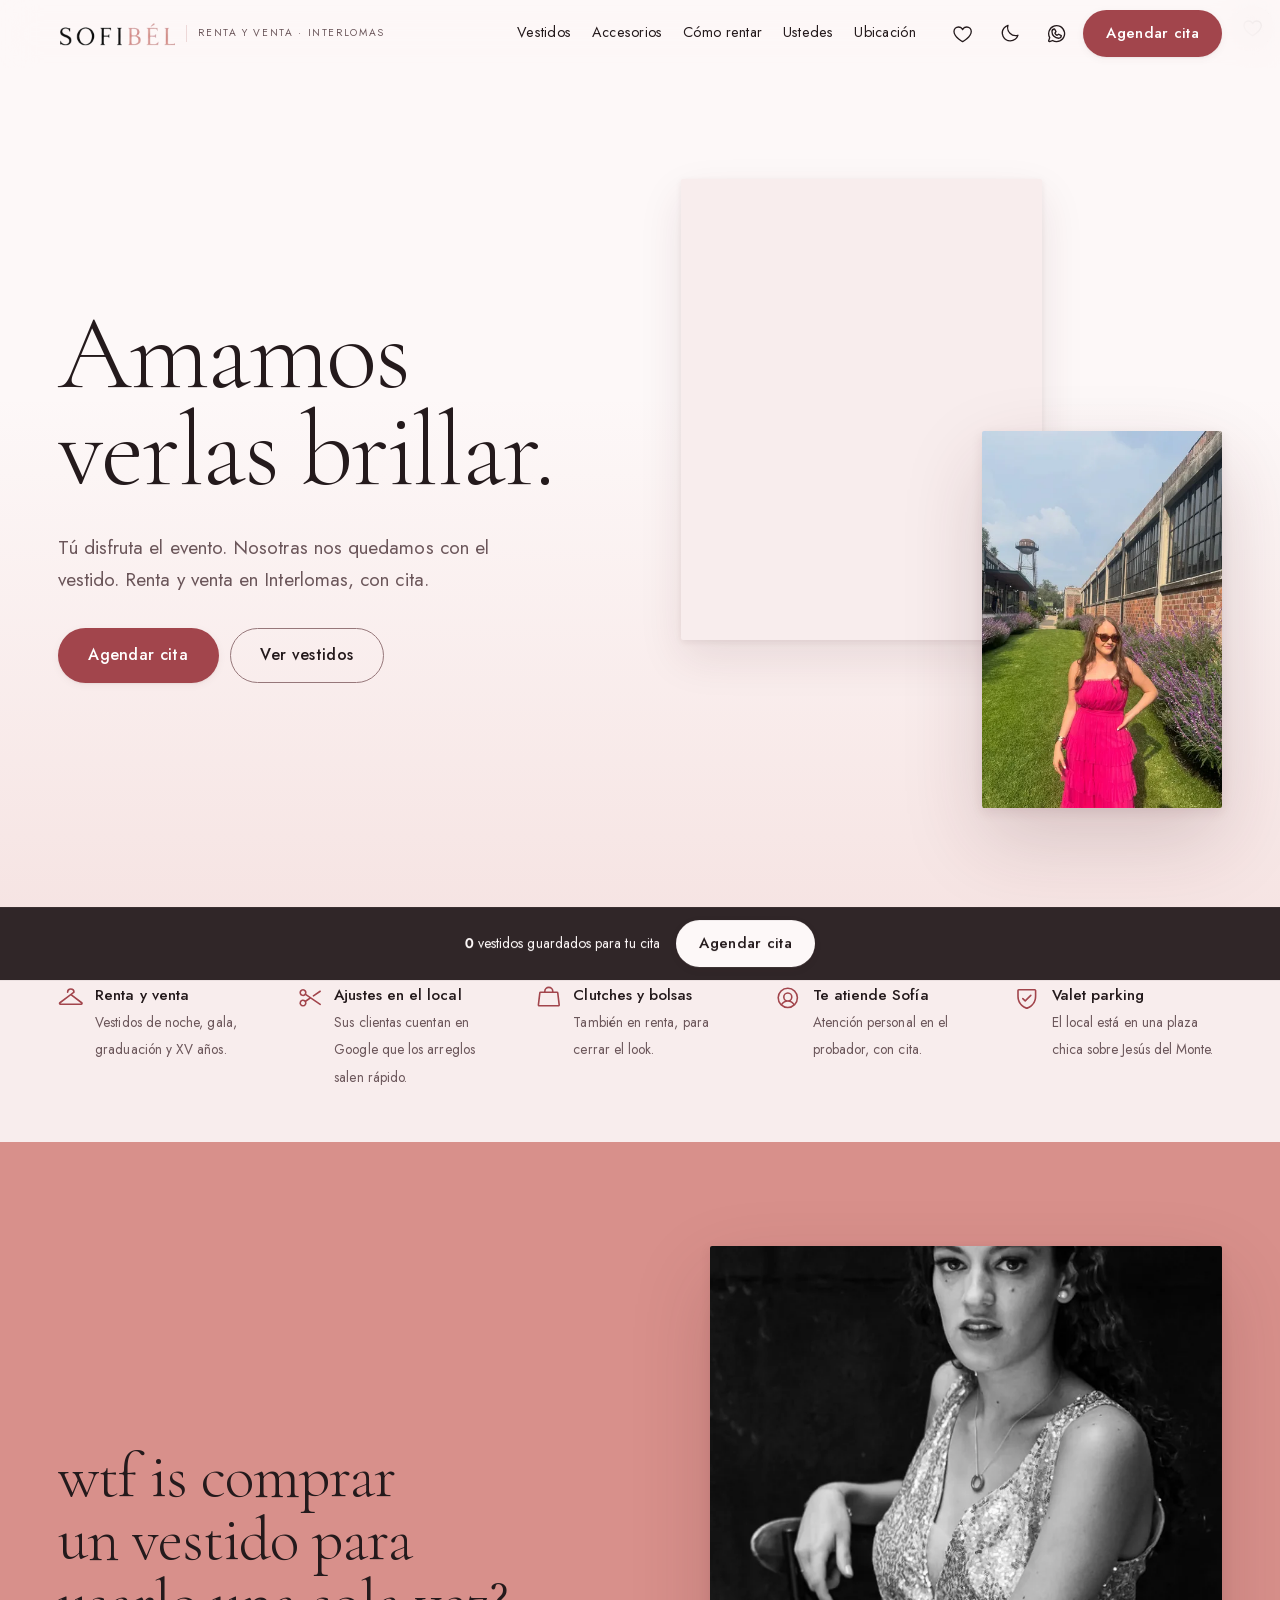
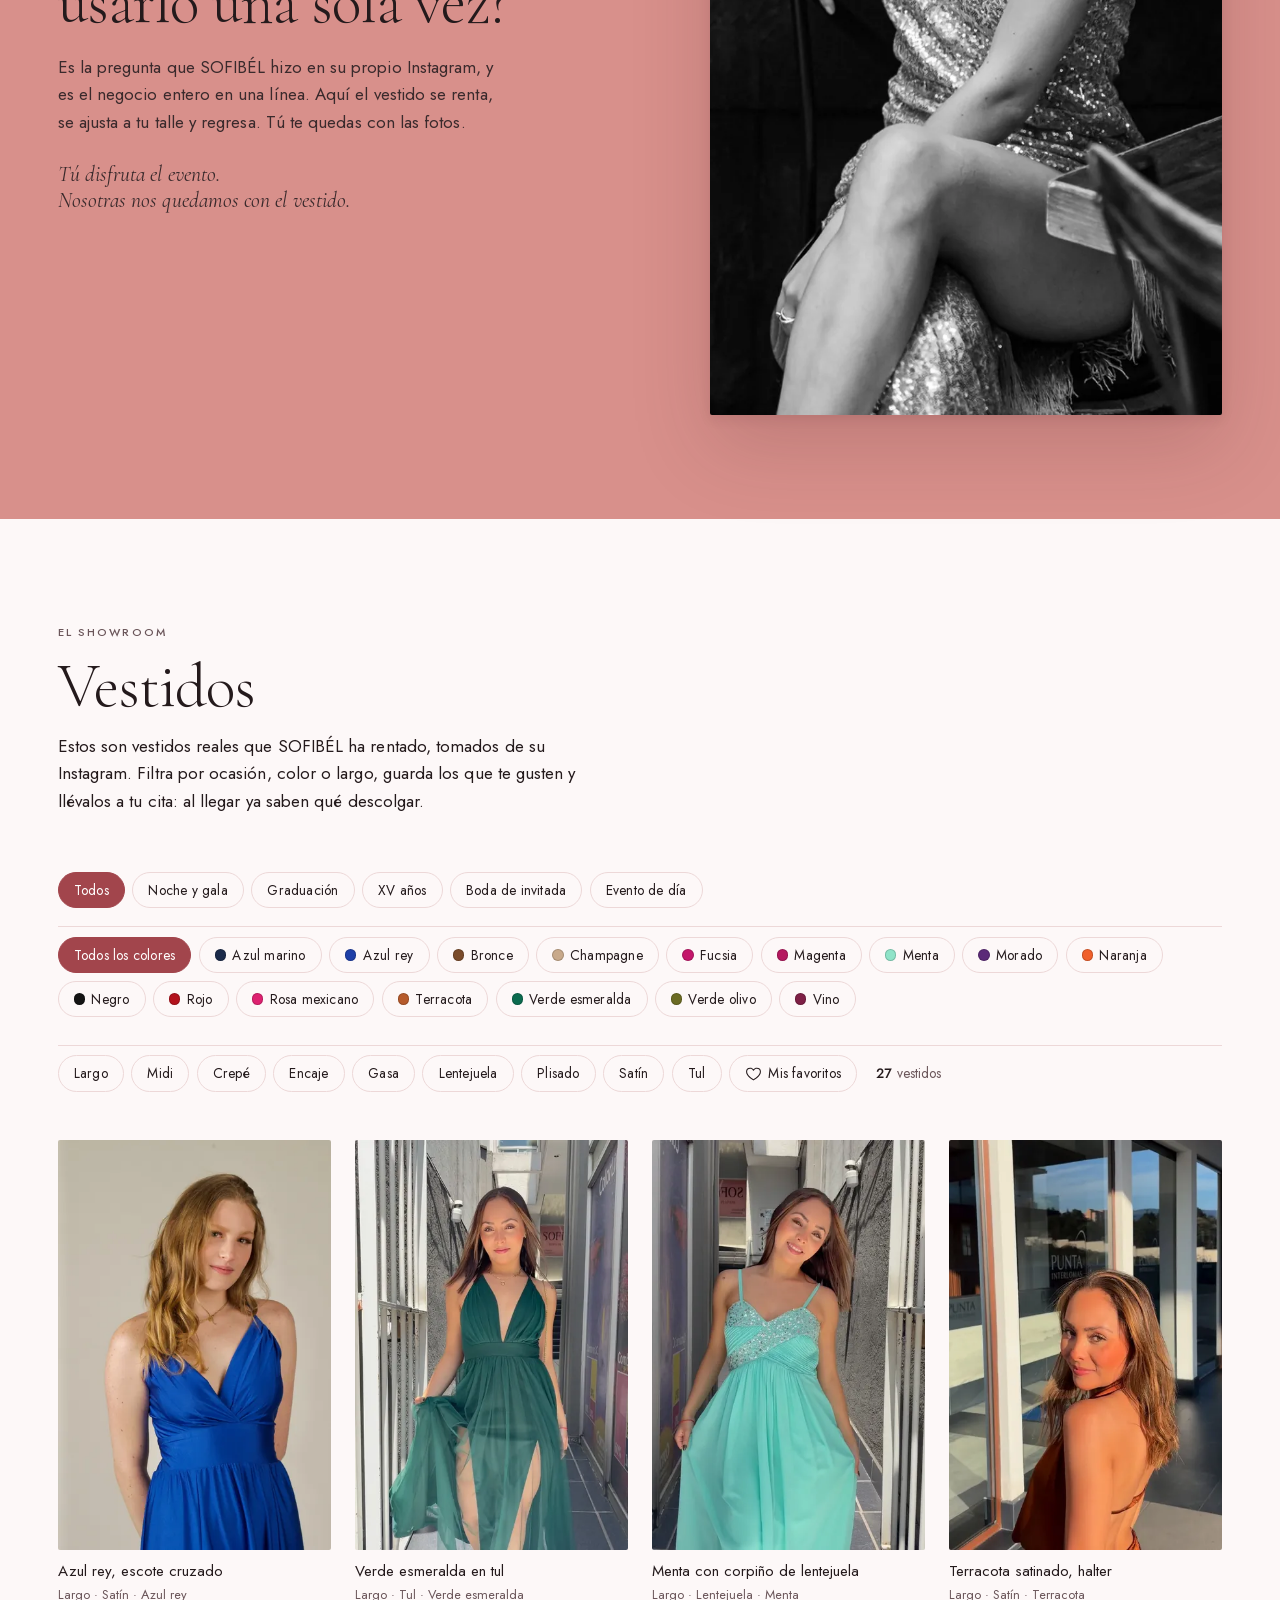
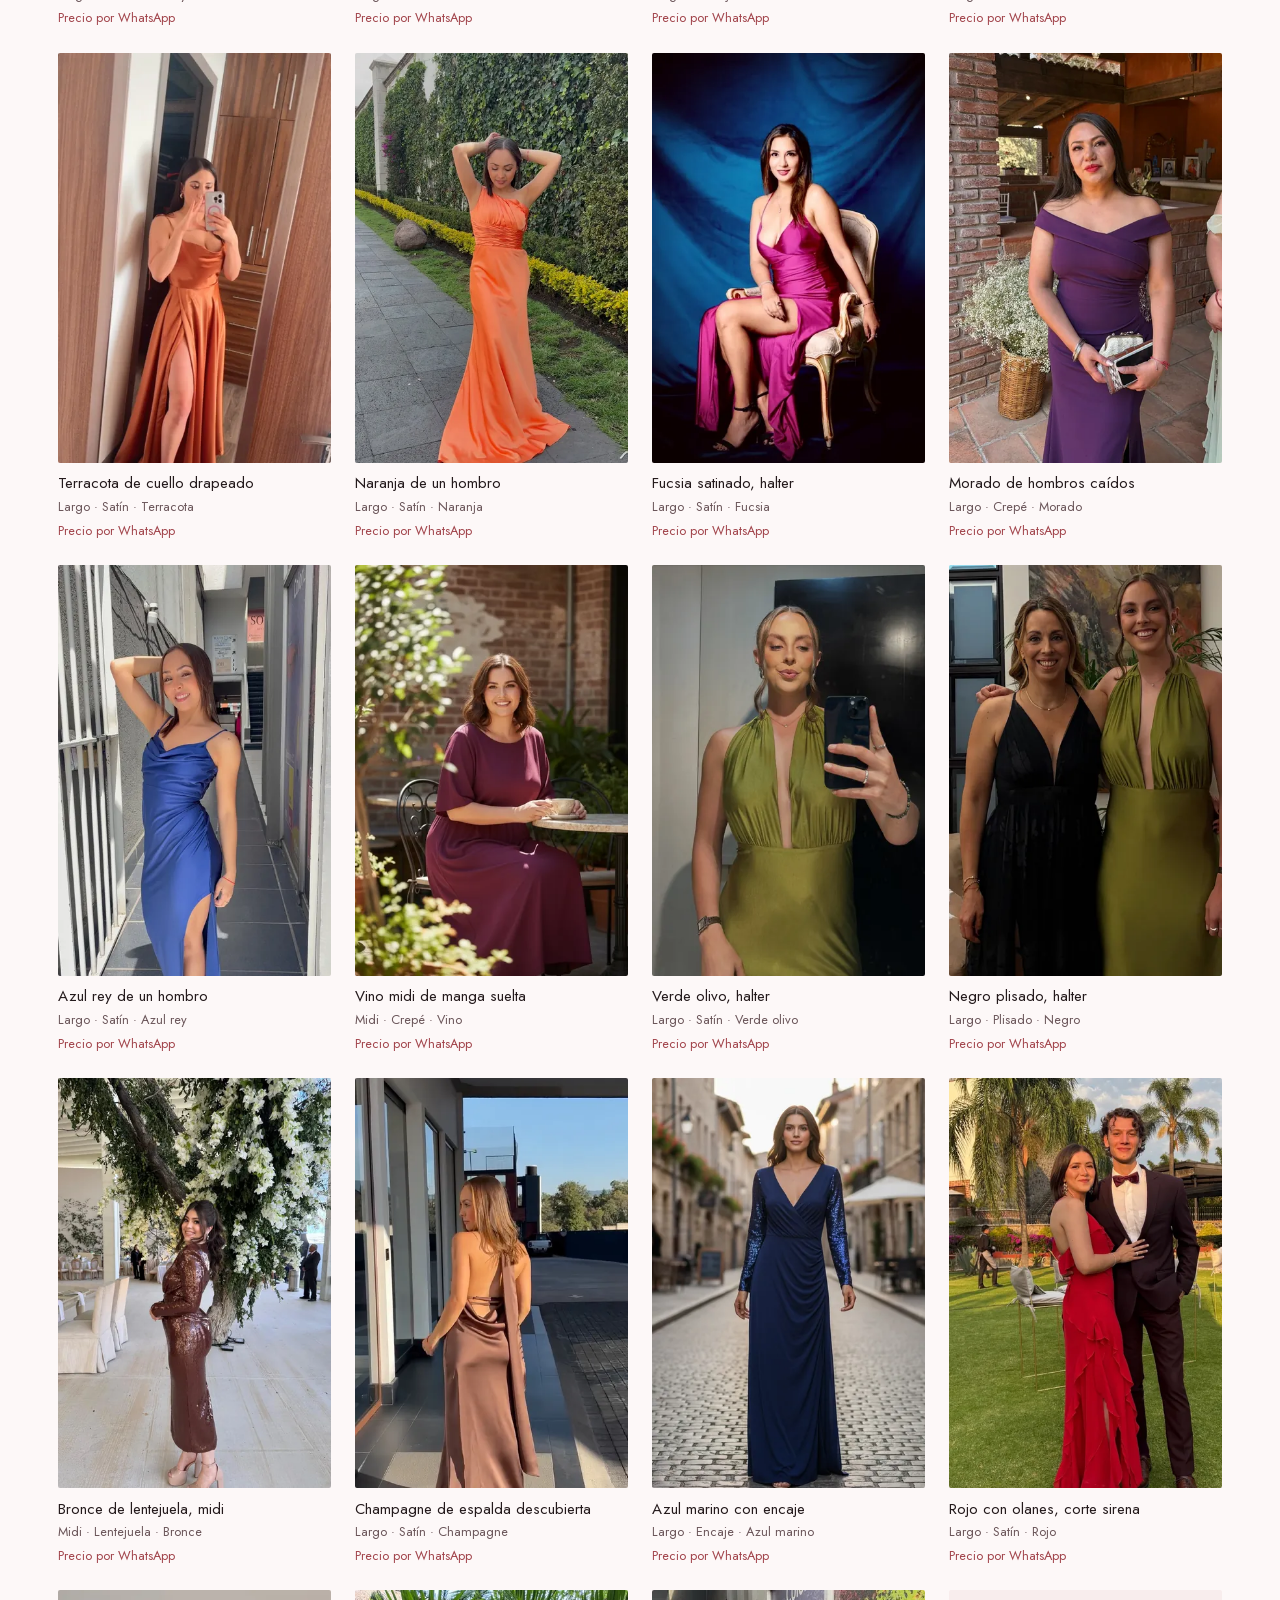
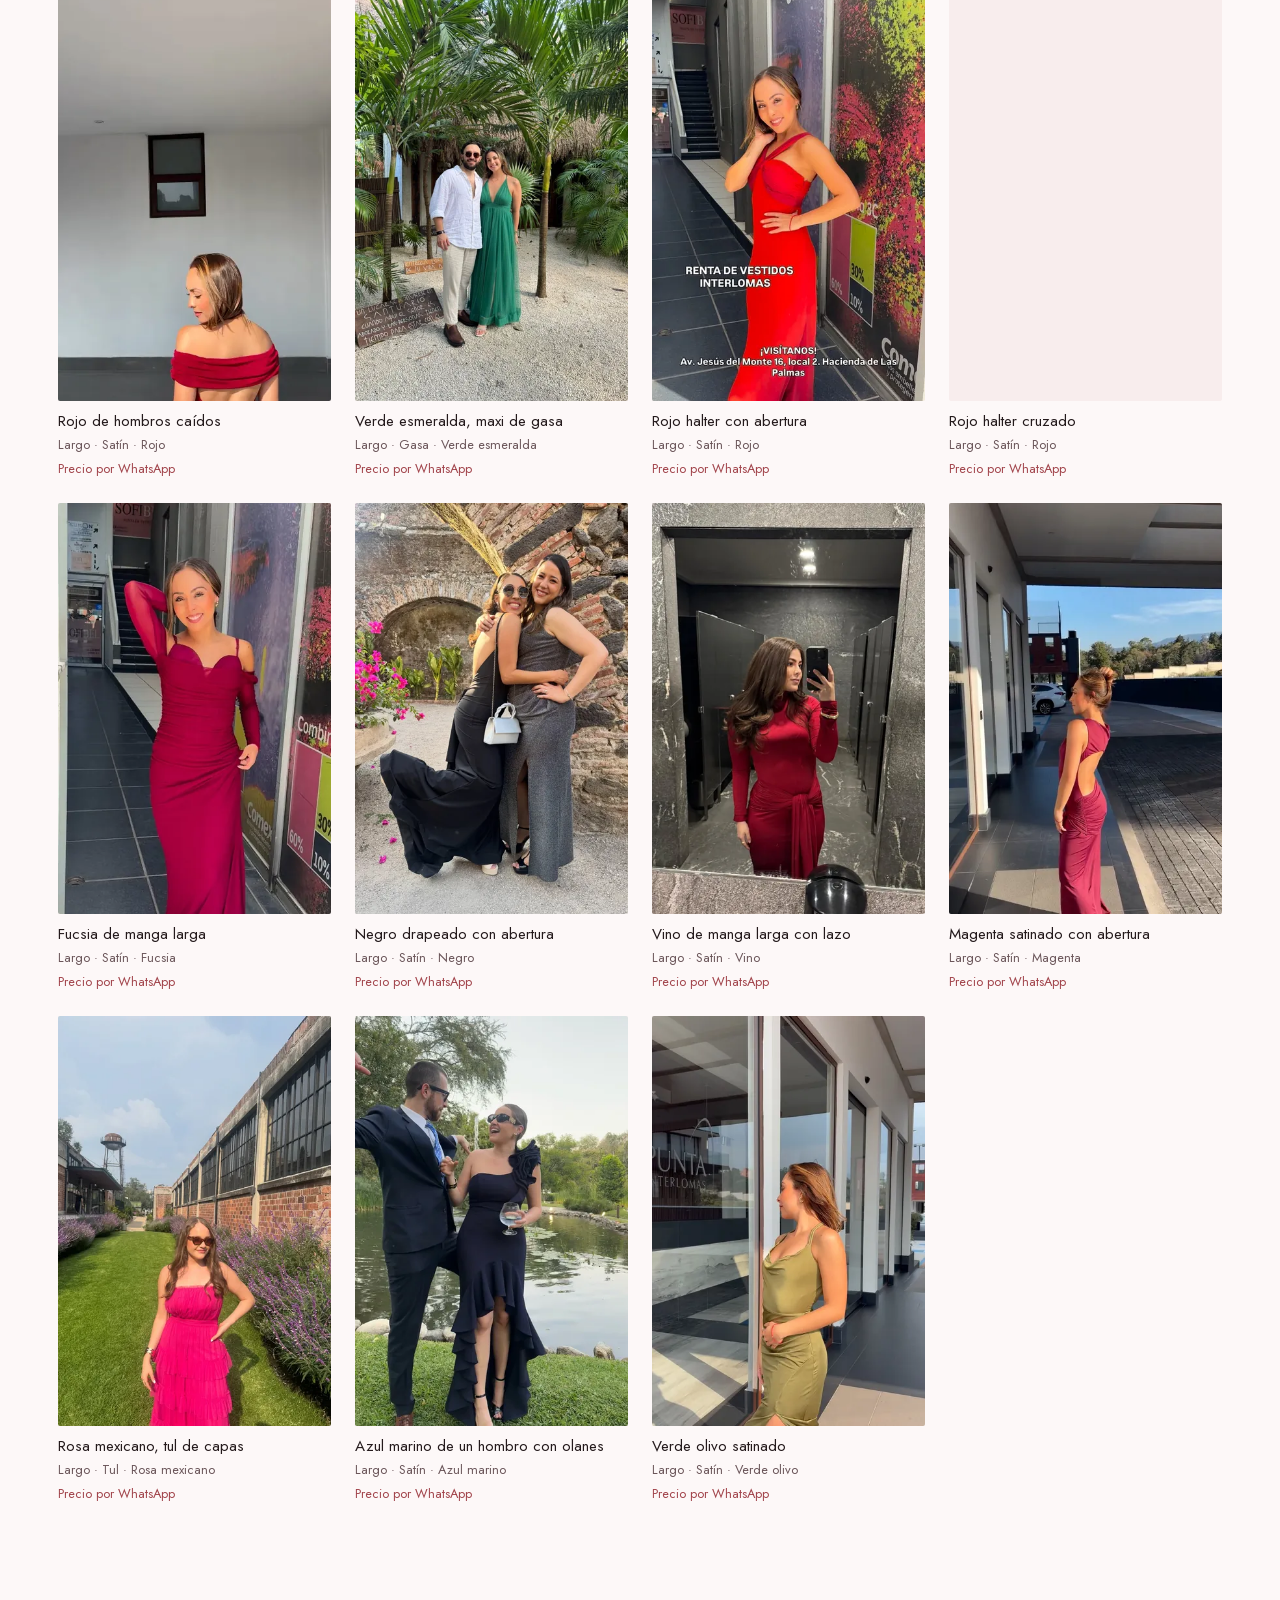
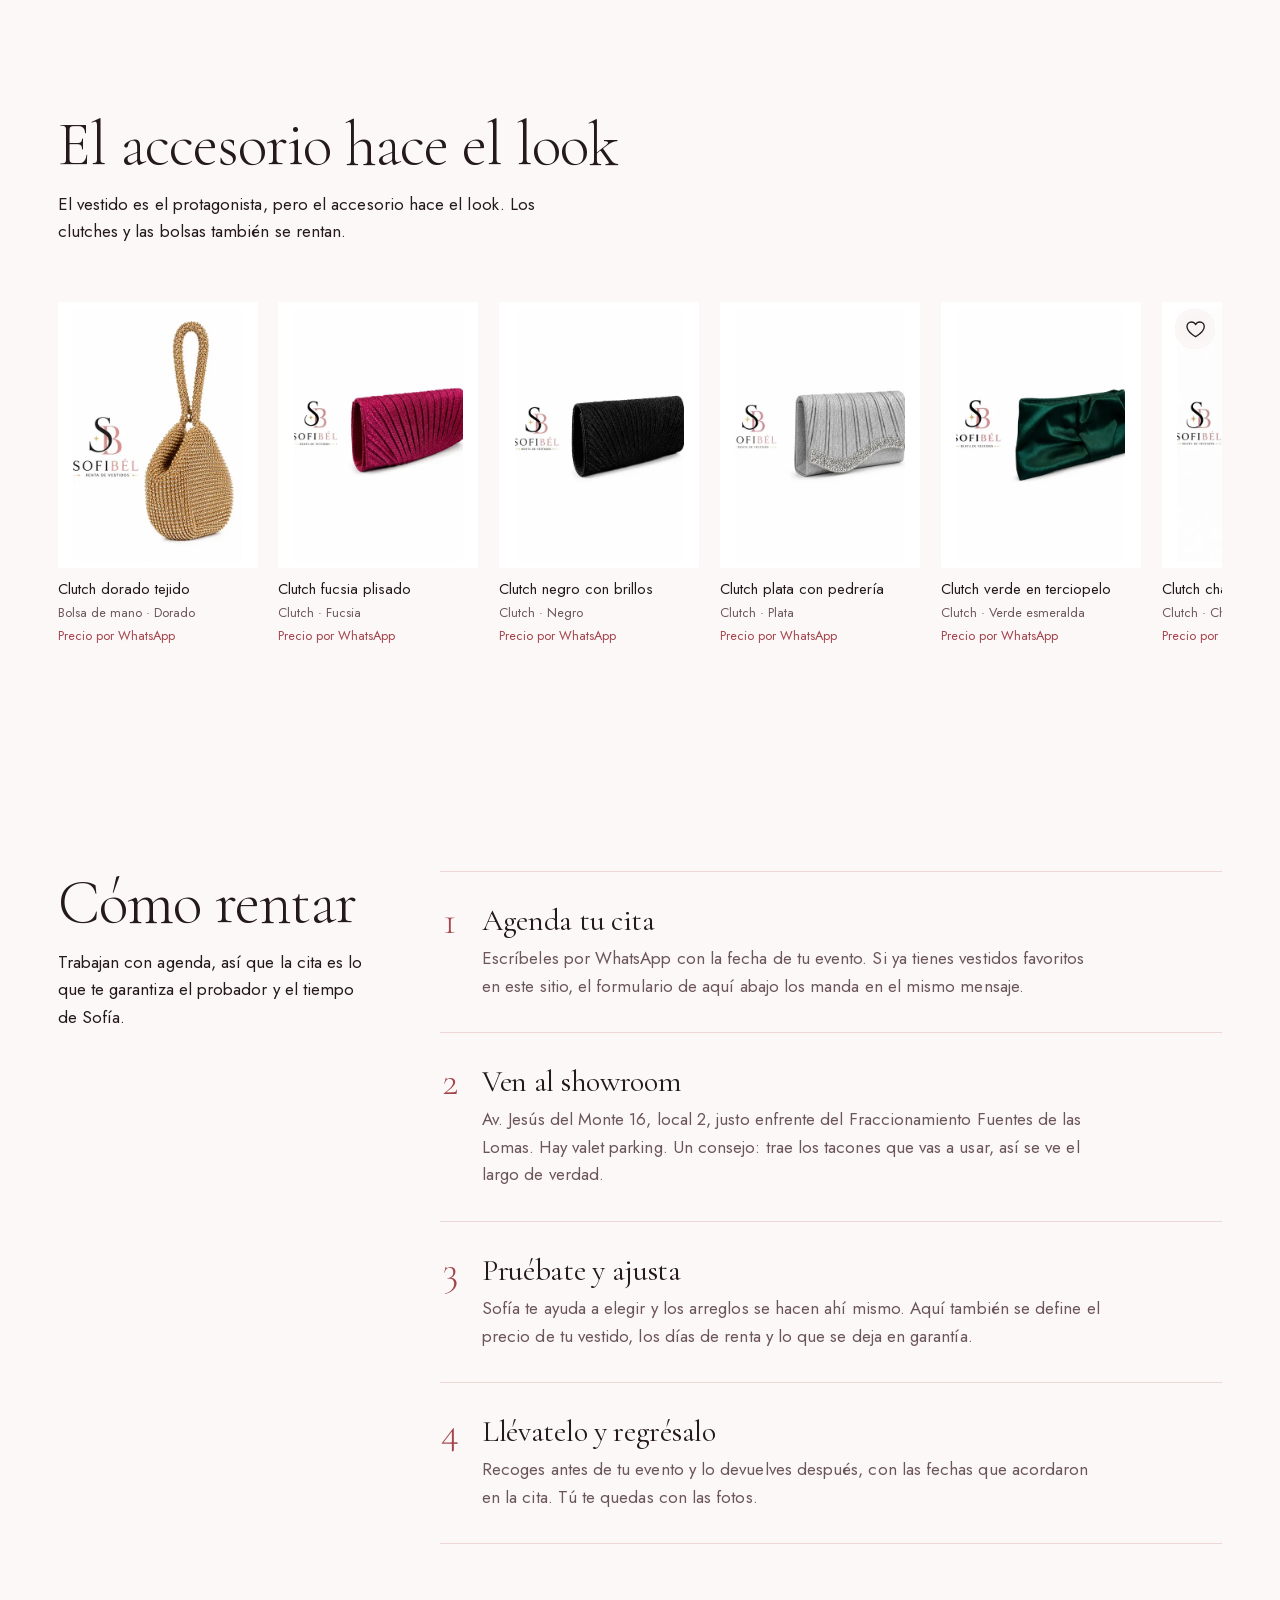
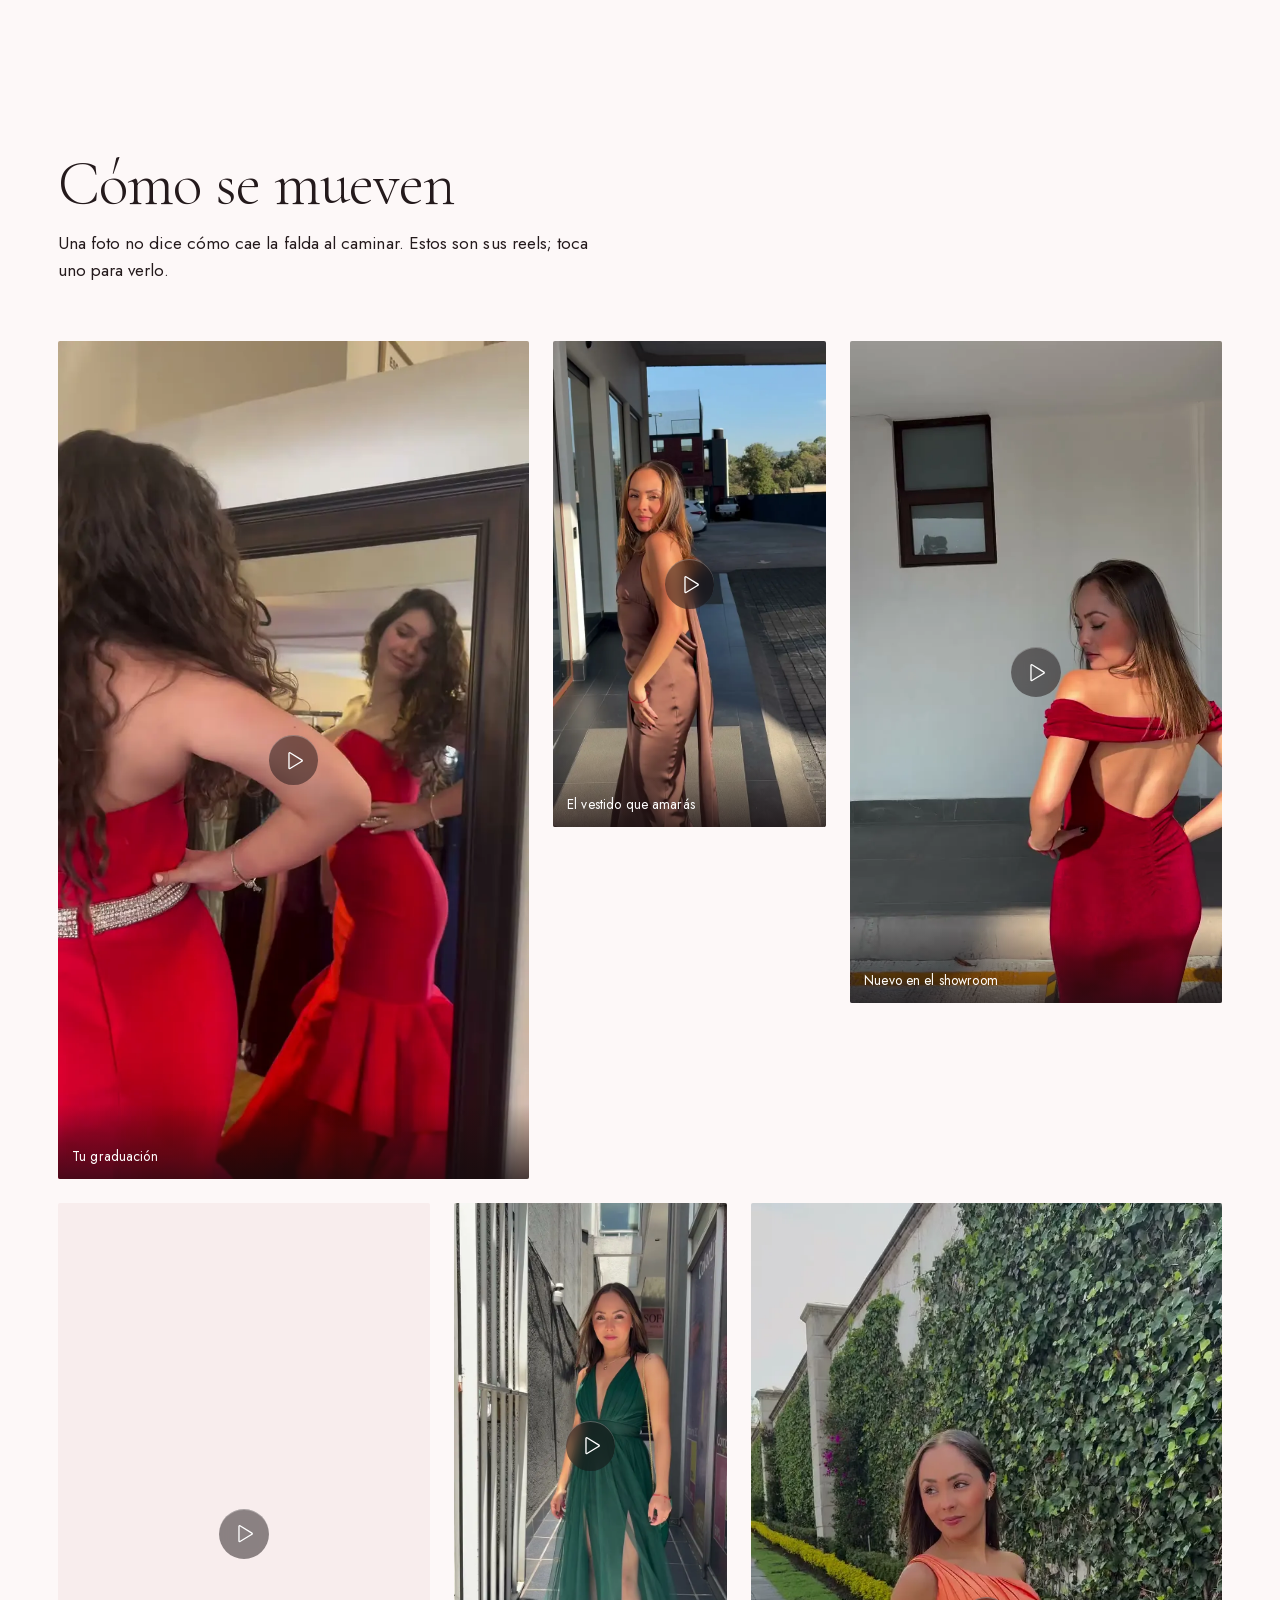
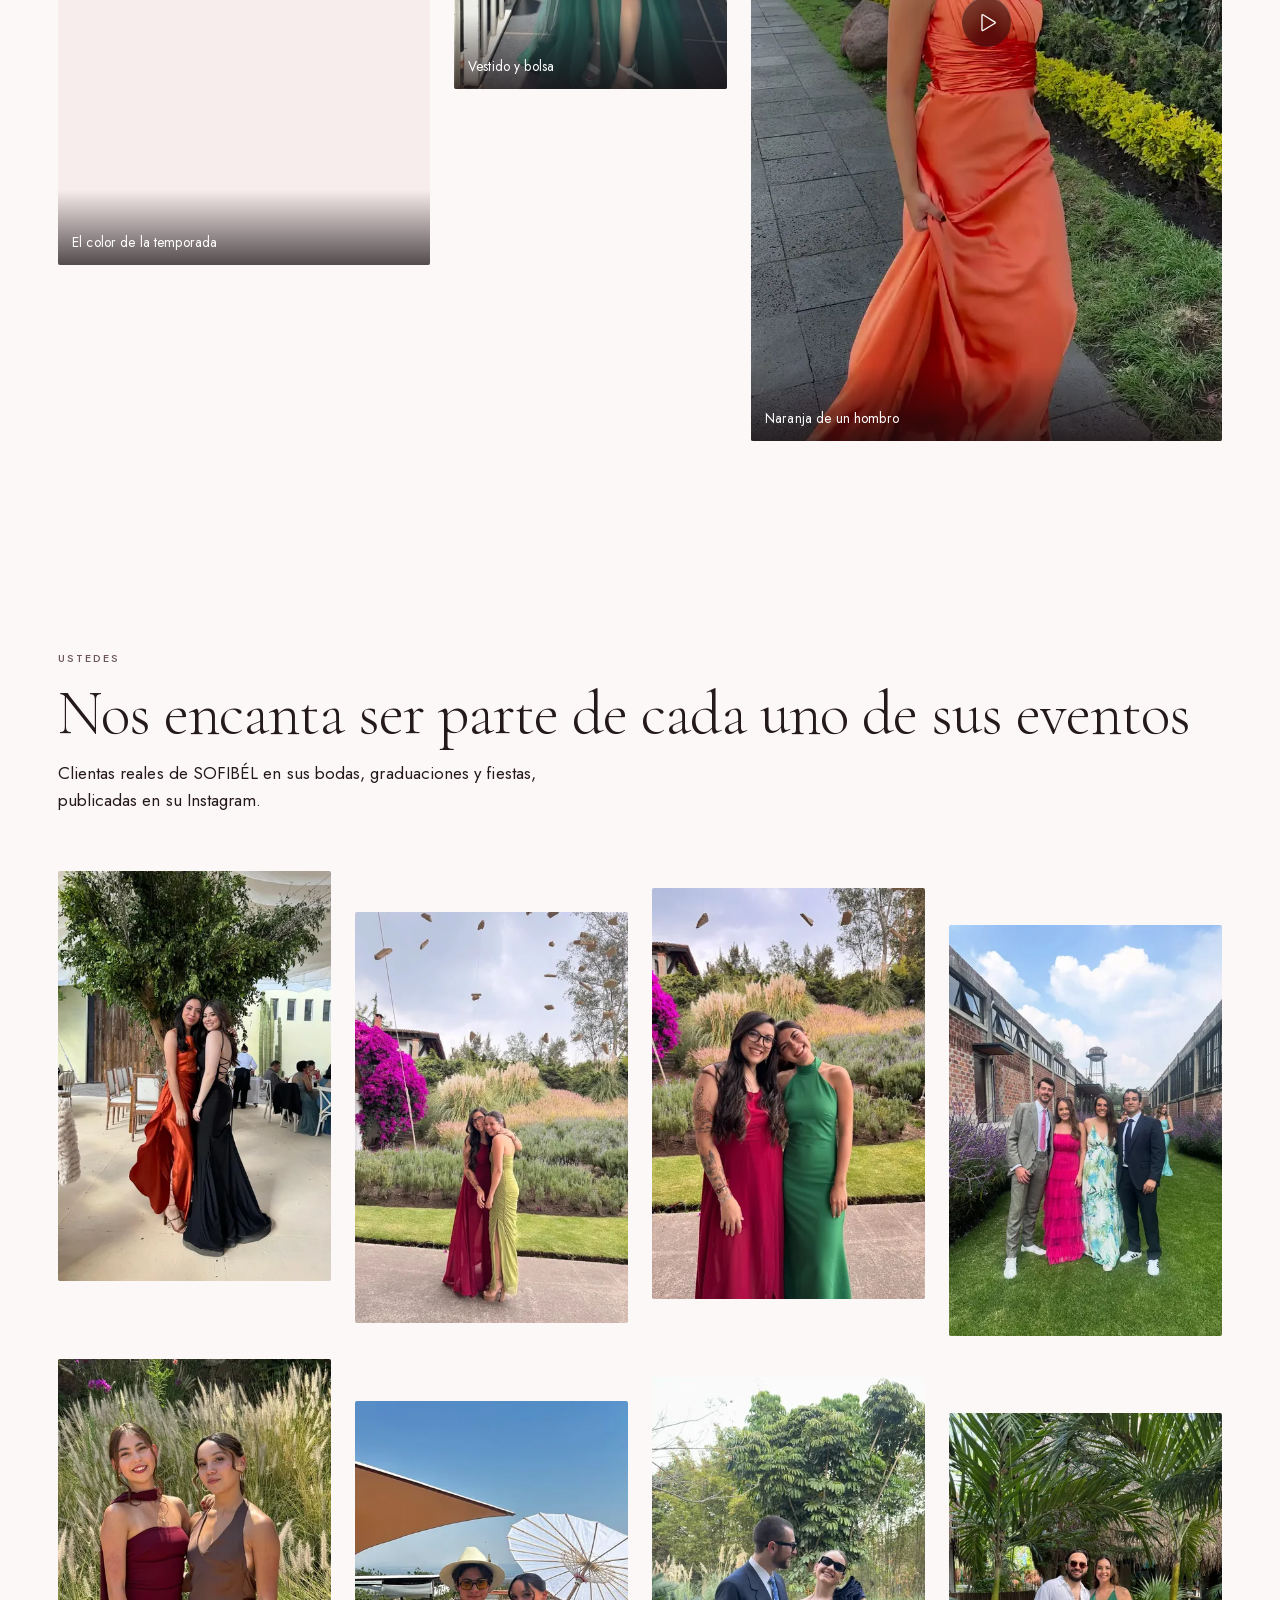
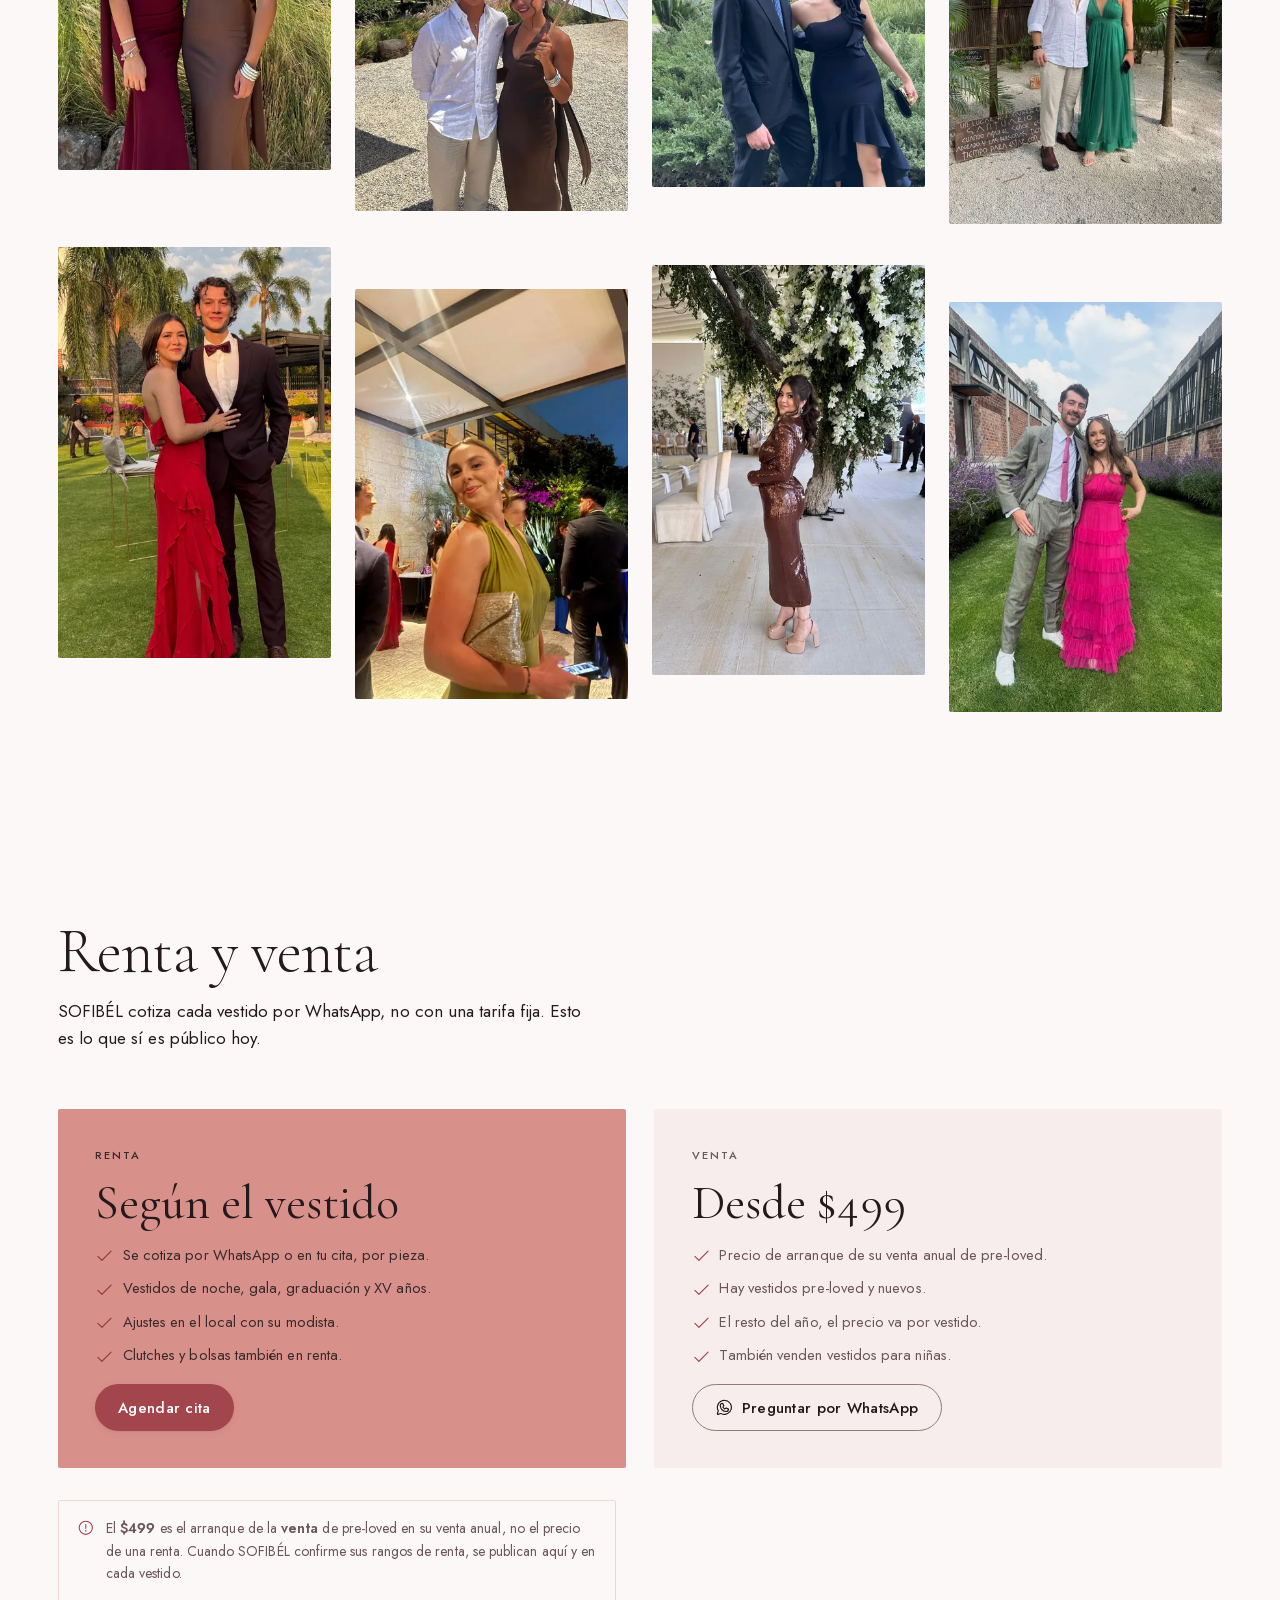
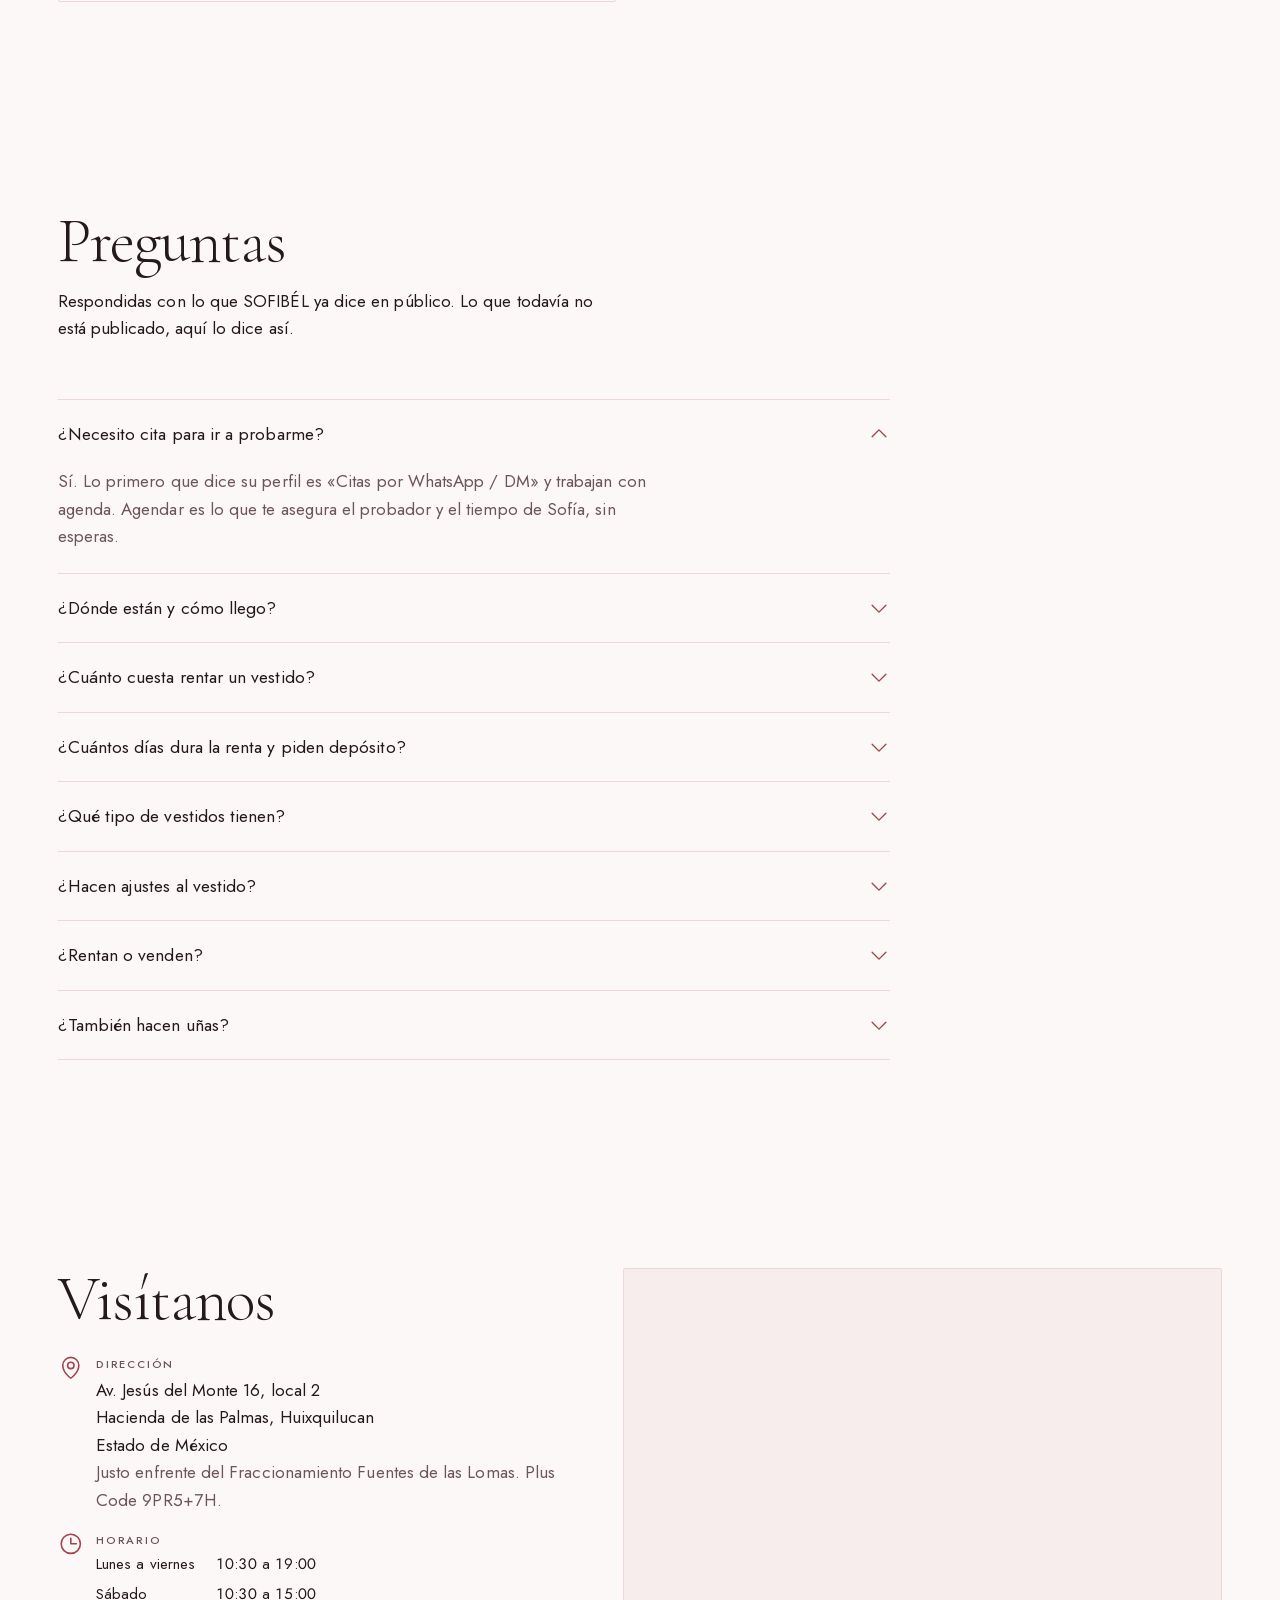
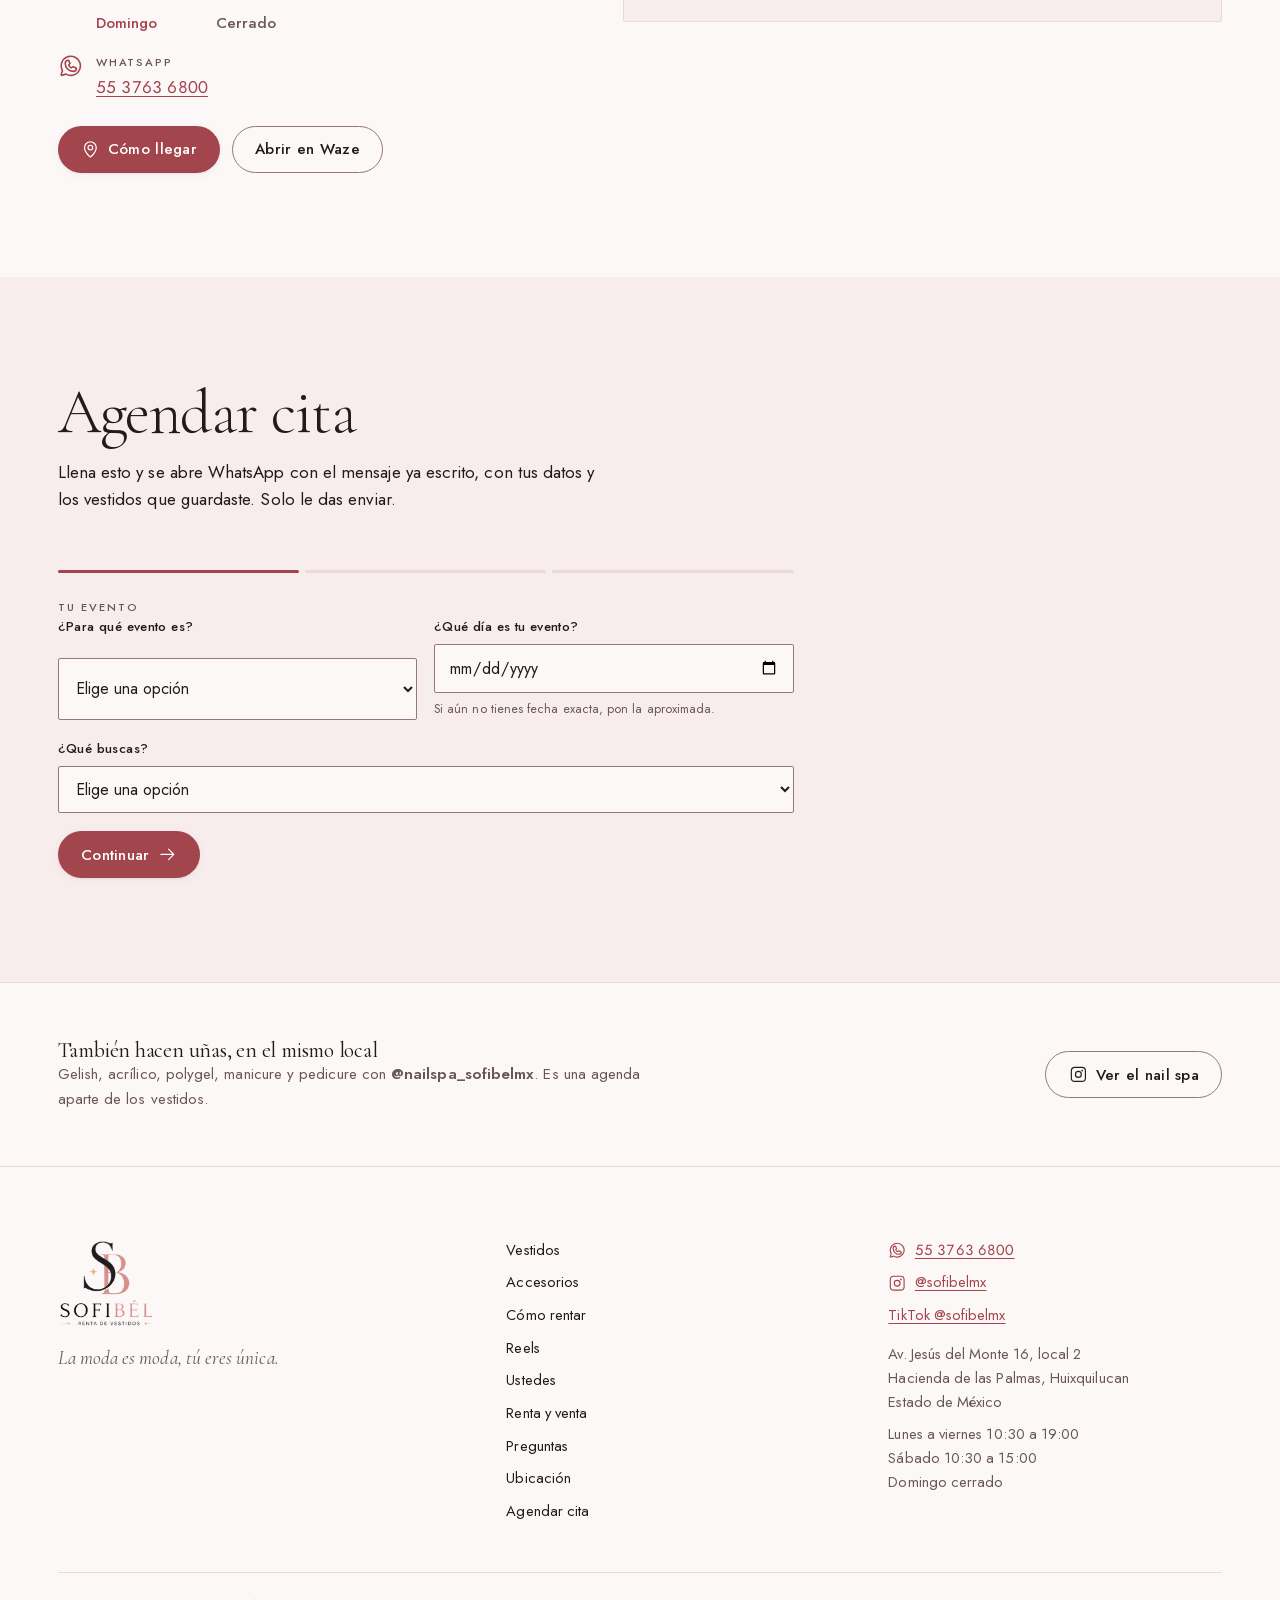
==== index.html @ a43b8666 "Arregla la carga: de 5.35 MB a 586 KB en la primera visita Carlos reporto que el sitio no le cargaba" ====
<!DOCTYPE html>
<html lang="es-MX" class="sin-js">
<head>
<meta charset="utf-8">
<meta name="viewport" content="width=device-width, initial-scale=1">

<title>Renta de Vestidos en Interlomas | Noche, Gala y XV | SOFIBÉL</title>
<meta name="description" content="Renta y venta de vestidos de noche, gala, graduación y XV años en Interlomas, Huixquilucan. Ajustes en el local y valet parking. Agenda tu cita por WhatsApp.">
<link rel="canonical" href="https://cmartinezdj.github.io/sofibel/">
<meta name="robots" content="index,follow,max-image-preview:large">
<meta name="theme-color" content="#FDF8F8" media="(prefers-color-scheme: light)">
<meta name="theme-color" content="#171113" media="(prefers-color-scheme: dark)">
<meta name="geo.region" content="MX-MEX">
<meta name="geo.placename" content="Hacienda de las Palmas, Huixquilucan">
<meta name="geo.position" content="19.3907149;-99.2910113">
<meta name="ICBM" content="19.3907149, -99.2910113">

<meta property="og:type" content="website">
<meta property="og:locale" content="es_MX">
<meta property="og:site_name" content="SOFIBÉL">
<meta property="og:title" content="Renta de Vestidos en Interlomas | SOFIBÉL">
<meta property="og:description" content="Amamos verlas brillar. Renta y venta de vestidos de noche, gala, graduación y XV años en Interlomas. Cita por WhatsApp.">
<meta property="og:url" content="https://cmartinezdj.github.io/sofibel/">
<meta property="og:image" content="https://cmartinezdj.github.io/sofibel/assets/og.jpg">
<meta property="og:image:width" content="1200">
<meta property="og:image:height" content="630">
<meta property="og:image:alt" content="Vestidos de gala de SOFIBÉL, boutique de renta en Interlomas.">
<meta name="twitter:card" content="summary_large_image">
<meta name="twitter:title" content="Renta de Vestidos en Interlomas | SOFIBÉL">
<meta name="twitter:description" content="Renta y venta de vestidos de noche, gala, graduación y XV años en Interlomas. Cita por WhatsApp.">
<meta name="twitter:image" content="https://cmartinezdj.github.io/sofibel/assets/og.jpg">

<link rel="icon" href="assets/favicon-32.png" sizes="32x32">
<link rel="icon" href="assets/favicon-16.png" sizes="16x16">
<link rel="apple-touch-icon" href="assets/apple-touch-icon.png">
<link rel="manifest" href="manifest.webmanifest">

<link rel="preload" href="assets/fonts/CormorantGaramond-var-latin.woff2" as="font" type="font/woff2" crossorigin>
<link rel="preload" href="assets/fonts/Jost-var-latin.woff2" as="font" type="font/woff2" crossorigin>
<link rel="stylesheet" href="styles.css">
<script>document.documentElement.classList.remove('sin-js');
  try { var t = localStorage.getItem('sofibel-tema'); if (t) document.documentElement.dataset.theme = t; } catch (e) {}
</script>
</head>

<body>
<a class="salta-al-contenido" href="#contenido">Saltar al contenido</a>
<!--SPRITE-->
<svg xmlns="http://www.w3.org/2000/svg" style="display:none" aria-hidden="true">
<symbol id="i-arrow-left" viewBox="0 0 256 256" fill="currentColor"><path d="M224,128a8,8,0,0,1-8,8H59.31l58.35,58.34a8,8,0,0,1-11.32,11.32l-72-72a8,8,0,0,1,0-11.32l72-72a8,8,0,0,1,11.32,11.32L59.31,120H216A8,8,0,0,1,224,128Z"/></symbol>
<symbol id="i-arrow-right" viewBox="0 0 256 256" fill="currentColor"><path d="M221.66,133.66l-72,72a8,8,0,0,1-11.32-11.32L196.69,136H40a8,8,0,0,1,0-16H196.69L138.34,61.66a8,8,0,0,1,11.32-11.32l72,72A8,8,0,0,1,221.66,133.66Z"/></symbol>
<symbol id="i-arrow-up-right" viewBox="0 0 256 256" fill="currentColor"><path d="M200,64V168a8,8,0,0,1-16,0V83.31L69.66,197.66a8,8,0,0,1-11.32-11.32L172.69,72H88a8,8,0,0,1,0-16H192A8,8,0,0,1,200,64Z"/></symbol>
<symbol id="i-arrows-out" viewBox="0 0 256 256" fill="currentColor"><path d="M216,48V96a8,8,0,0,1-16,0V67.31l-42.34,42.35a8,8,0,0,1-11.32-11.32L188.69,56H160a8,8,0,0,1,0-16h48A8,8,0,0,1,216,48ZM98.34,146.34,56,188.69V160a8,8,0,0,0-16,0v48a8,8,0,0,0,8,8H96a8,8,0,0,0,0-16H67.31l42.35-42.34a8,8,0,0,0-11.32-11.32ZM208,152a8,8,0,0,0-8,8v28.69l-42.34-42.35a8,8,0,0,0-11.32,11.32L188.69,200H160a8,8,0,0,0,0,16h48a8,8,0,0,0,8-8V160A8,8,0,0,0,208,152ZM67.31,56H96a8,8,0,0,0,0-16H48a8,8,0,0,0-8,8V96a8,8,0,0,0,16,0V67.31l42.34,42.35a8,8,0,0,0,11.32-11.32Z"/></symbol>
<symbol id="i-calendar-dots" viewBox="0 0 256 256" fill="currentColor"><path d="M208,32H184V24a8,8,0,0,0-16,0v8H88V24a8,8,0,0,0-16,0v8H48A16,16,0,0,0,32,48V208a16,16,0,0,0,16,16H208a16,16,0,0,0,16-16V48A16,16,0,0,0,208,32ZM72,48v8a8,8,0,0,0,16,0V48h80v8a8,8,0,0,0,16,0V48h24V80H48V48ZM208,208H48V96H208V208Zm-68-76a12,12,0,1,1-12-12A12,12,0,0,1,140,132Zm44,0a12,12,0,1,1-12-12A12,12,0,0,1,184,132ZM96,172a12,12,0,1,1-12-12A12,12,0,0,1,96,172Zm44,0a12,12,0,1,1-12-12A12,12,0,0,1,140,172Zm44,0a12,12,0,1,1-12-12A12,12,0,0,1,184,172Z"/></symbol>
<symbol id="i-caret-down" viewBox="0 0 256 256" fill="currentColor"><path d="M213.66,101.66l-80,80a8,8,0,0,1-11.32,0l-80-80A8,8,0,0,1,53.66,90.34L128,164.69l74.34-74.35a8,8,0,0,1,11.32,11.32Z"/></symbol>
<symbol id="i-caret-left" viewBox="0 0 256 256" fill="currentColor"><path d="M165.66,202.34a8,8,0,0,1-11.32,11.32l-80-80a8,8,0,0,1,0-11.32l80-80a8,8,0,0,1,11.32,11.32L91.31,128Z"/></symbol>
<symbol id="i-caret-right" viewBox="0 0 256 256" fill="currentColor"><path d="M181.66,133.66l-80,80a8,8,0,0,1-11.32-11.32L164.69,128,90.34,53.66a8,8,0,0,1,11.32-11.32l80,80A8,8,0,0,1,181.66,133.66Z"/></symbol>
<symbol id="i-caret-up" viewBox="0 0 256 256" fill="currentColor"><path d="M213.66,165.66a8,8,0,0,1-11.32,0L128,91.31,53.66,165.66a8,8,0,0,1-11.32-11.32l80-80a8,8,0,0,1,11.32,0l80,80A8,8,0,0,1,213.66,165.66Z"/></symbol>
<symbol id="i-check-circle" viewBox="0 0 256 256" fill="currentColor"><path d="M173.66,98.34a8,8,0,0,1,0,11.32l-56,56a8,8,0,0,1-11.32,0l-24-24a8,8,0,0,1,11.32-11.32L112,148.69l50.34-50.35A8,8,0,0,1,173.66,98.34ZM232,128A104,104,0,1,1,128,24,104.11,104.11,0,0,1,232,128Zm-16,0a88,88,0,1,0-88,88A88.1,88.1,0,0,0,216,128Z"/></symbol>
<symbol id="i-check" viewBox="0 0 256 256" fill="currentColor"><path d="M229.66,77.66l-128,128a8,8,0,0,1-11.32,0l-56-56a8,8,0,0,1,11.32-11.32L96,188.69,218.34,66.34a8,8,0,0,1,11.32,11.32Z"/></symbol>
<symbol id="i-clock" viewBox="0 0 256 256" fill="currentColor"><path d="M128,24A104,104,0,1,0,232,128,104.11,104.11,0,0,0,128,24Zm0,192a88,88,0,1,1,88-88A88.1,88.1,0,0,1,128,216Zm64-88a8,8,0,0,1-8,8H128a8,8,0,0,1-8-8V72a8,8,0,0,1,16,0v48h48A8,8,0,0,1,192,128Z"/></symbol>
<symbol id="i-coat-hanger" viewBox="0 0 256 256" fill="currentColor"><path d="M241.57,171.2,141.33,96l23.46-17.6A8,8,0,0,0,168,72a40,40,0,1,0-80,0,8,8,0,0,0,16,0,24,24,0,0,1,47.69-3.78L123.34,89.49l-.28.21L14.43,171.2A16,16,0,0,0,24,200H232a16,16,0,0,0,9.6-28.8ZM232,184H24l104-78,104,78Z"/></symbol>
<symbol id="i-crown-simple" viewBox="0 0 256 256" fill="currentColor"><path d="M230.9,73.6A15.85,15.85,0,0,0,212,77.39l-33.67,36.29-35.8-80.29a1,1,0,0,1,0-.1,16,16,0,0,0-29.06,0,1,1,0,0,1,0,.1l-35.8,80.29L44,77.39A16,16,0,0,0,16.25,90.81c0,.11,0,.21.07.32L39,195a16,16,0,0,0,15.72,13H201.29A16,16,0,0,0,217,195L239.68,91.13c0-.11,0-.21.07-.32A15.85,15.85,0,0,0,230.9,73.6ZM201.35,191.68l-.06.32H54.71l-.06-.32L32,88l.14.16,42,45.24a8,8,0,0,0,13.18-2.18L128,40l40.69,91.25a8,8,0,0,0,13.18,2.18l42-45.24L224,88Z"/></symbol>
<symbol id="i-dress" viewBox="0 0 256 256" fill="currentColor"><path d="M214.7,209.7a1.89,1.89,0,0,0-.11-.25l-45.48-96.86,20.5-32.18a1.74,1.74,0,0,0,.11-.18,16,16,0,0,0,0-16.46c-.09-.16-.2-.32-.3-.47L168,32.7V8a8,8,0,0,0-16,0V32.42L146.74,39a24,24,0,0,1-37.48,0L104,32.42V8A8,8,0,0,0,88,8V32.7L66.58,63.3c-.1.15-.21.31-.3.47a16,16,0,0,0,0,16.46,1.74,1.74,0,0,0,.11.18l20.5,32.18L41.41,209.45a1.89,1.89,0,0,0-.11.25A16,16,0,0,0,56,232H200a16,16,0,0,0,14.71-22.3ZM80,72,96.43,48.57l.33.42a40,40,0,0,0,62.48,0l.33-.42L176,72l-20.38,32H100.39ZM56,216l45.07-96h53.84L200,216Z"/></symbol>
<symbol id="i-envelope-simple" viewBox="0 0 256 256" fill="currentColor"><path d="M224,48H32a8,8,0,0,0-8,8V192a16,16,0,0,0,16,16H216a16,16,0,0,0,16-16V56A8,8,0,0,0,224,48ZM203.43,64,128,133.15,52.57,64ZM216,192H40V74.19l82.59,75.71a8,8,0,0,0,10.82,0L216,74.19V192Z"/></symbol>
<symbol id="i-funnel" viewBox="0 0 256 256" fill="currentColor"><path d="M230.6,49.53A15.81,15.81,0,0,0,216,40H40A16,16,0,0,0,28.19,66.76l.08.09L96,139.17V216a16,16,0,0,0,24.87,13.32l32-21.34A16,16,0,0,0,160,194.66V139.17l67.74-72.32.08-.09A15.8,15.8,0,0,0,230.6,49.53ZM40,56h0Zm106.18,74.58A8,8,0,0,0,144,136v58.66L112,216V136a8,8,0,0,0-2.16-5.47L40,56H216Z"/></symbol>
<symbol id="i-handbag-simple" viewBox="0 0 256 256" fill="currentColor"><path d="M239.89,198.12l-14.26-120a16,16,0,0,0-16-14.12H176a48,48,0,0,0-96,0H46.33a16,16,0,0,0-16,14.12l-14.26,120A16,16,0,0,0,20,210.6a16.13,16.13,0,0,0,12,5.4H223.92A16.13,16.13,0,0,0,236,210.6,16,16,0,0,0,239.89,198.12ZM128,32a32,32,0,0,1,32,32H96A32,32,0,0,1,128,32ZM32,200,46.33,80H209.75l14.17,120Z"/></symbol>
<symbol id="i-heart-fill" viewBox="0 0 256 256" fill="currentColor"><path d="M240,102c0,70-103.79,126.66-108.21,129a8,8,0,0,1-7.58,0C119.79,228.66,16,172,16,102A62.07,62.07,0,0,1,78,40c20.65,0,38.73,8.88,50,23.89C139.27,48.88,157.35,40,178,40A62.07,62.07,0,0,1,240,102Z"/></symbol>
<symbol id="i-heart" viewBox="0 0 256 256" fill="currentColor"><path d="M178,40c-20.65,0-38.73,8.88-50,23.89C116.73,48.88,98.65,40,78,40a62.07,62.07,0,0,0-62,62c0,70,103.79,126.66,108.21,129a8,8,0,0,0,7.58,0C136.21,228.66,240,172,240,102A62.07,62.07,0,0,0,178,40ZM128,214.8C109.74,204.16,32,155.69,32,102A46.06,46.06,0,0,1,78,56c19.45,0,35.78,10.36,42.6,27a8,8,0,0,0,14.8,0c6.82-16.67,23.15-27,42.6-27a46.06,46.06,0,0,1,46,46C224,155.61,146.24,204.15,128,214.8Z"/></symbol>
<symbol id="i-high-heel" viewBox="0 0 256 256" fill="currentColor"><path d="M231,156.19,180,144.7,69.66,34.34a8,8,0,0,0-11.56.26C36.11,58.64,24,89,24,120v72a16,16,0,0,0,16,16H72a16,16,0,0,0,16-16V143.06c2.49,1.45,4.94,3,7.34,4.64a112.45,112.45,0,0,1,40.55,50.39A15.9,15.9,0,0,0,150.72,208H240a16,16,0,0,0,16-16v-4.73A31.72,31.72,0,0,0,231,156.19ZM72,192H40V128.29a110.88,110.88,0,0,1,32,7.12Zm168,0H150.68a128.36,128.36,0,0,0-46.27-57.46,126.9,126.9,0,0,0-64.12-22.26A110.67,110.67,0,0,1,64.46,51.78L170.34,157.66a8,8,0,0,0,3.9,2.14l53.24,12A15.81,15.81,0,0,1,240,187.31Z"/></symbol>
<symbol id="i-images" viewBox="0 0 256 256" fill="currentColor"><path d="M216,40H72A16,16,0,0,0,56,56V72H40A16,16,0,0,0,24,88V200a16,16,0,0,0,16,16H184a16,16,0,0,0,16-16V184h16a16,16,0,0,0,16-16V56A16,16,0,0,0,216,40ZM72,56H216v62.75l-10.07-10.06a16,16,0,0,0-22.63,0l-20,20-44-44a16,16,0,0,0-22.62,0L72,109.37ZM184,200H40V88H56v80a16,16,0,0,0,16,16H184Zm32-32H72V132l36-36,49.66,49.66a8,8,0,0,0,11.31,0L194.63,120,216,141.38V168ZM160,84a12,12,0,1,1,12,12A12,12,0,0,1,160,84Z"/></symbol>
<symbol id="i-instagram-logo" viewBox="0 0 256 256" fill="currentColor"><path d="M128,80a48,48,0,1,0,48,48A48.05,48.05,0,0,0,128,80Zm0,80a32,32,0,1,1,32-32A32,32,0,0,1,128,160ZM176,24H80A56.06,56.06,0,0,0,24,80v96a56.06,56.06,0,0,0,56,56h96a56.06,56.06,0,0,0,56-56V80A56.06,56.06,0,0,0,176,24Zm40,152a40,40,0,0,1-40,40H80a40,40,0,0,1-40-40V80A40,40,0,0,1,80,40h96a40,40,0,0,1,40,40ZM192,76a12,12,0,1,1-12-12A12,12,0,0,1,192,76Z"/></symbol>
<symbol id="i-list" viewBox="0 0 256 256" fill="currentColor"><path d="M224,128a8,8,0,0,1-8,8H40a8,8,0,0,1,0-16H216A8,8,0,0,1,224,128ZM40,72H216a8,8,0,0,0,0-16H40a8,8,0,0,0,0,16ZM216,184H40a8,8,0,0,0,0,16H216a8,8,0,0,0,0-16Z"/></symbol>
<symbol id="i-magnifying-glass" viewBox="0 0 256 256" fill="currentColor"><path d="M229.66,218.34l-50.07-50.06a88.11,88.11,0,1,0-11.31,11.31l50.06,50.07a8,8,0,0,0,11.32-11.32ZM40,112a72,72,0,1,1,72,72A72.08,72.08,0,0,1,40,112Z"/></symbol>
<symbol id="i-map-pin" viewBox="0 0 256 256" fill="currentColor"><path d="M128,64a40,40,0,1,0,40,40A40,40,0,0,0,128,64Zm0,64a24,24,0,1,1,24-24A24,24,0,0,1,128,128Zm0-112a88.1,88.1,0,0,0-88,88c0,31.4,14.51,64.68,42,96.25a254.19,254.19,0,0,0,41.45,38.3,8,8,0,0,0,9.18,0A254.19,254.19,0,0,0,174,200.25c27.45-31.57,42-64.85,42-96.25A88.1,88.1,0,0,0,128,16Zm0,206c-16.53-13-72-60.75-72-118a72,72,0,0,1,144,0C200,161.23,144.53,209,128,222Z"/></symbol>
<symbol id="i-moon" viewBox="0 0 256 256" fill="currentColor"><path d="M233.54,142.23a8,8,0,0,0-8-2,88.08,88.08,0,0,1-109.8-109.8,8,8,0,0,0-10-10,104.84,104.84,0,0,0-52.91,37A104,104,0,0,0,136,224a103.09,103.09,0,0,0,62.52-20.88,104.84,104.84,0,0,0,37-52.91A8,8,0,0,0,233.54,142.23ZM188.9,190.34A88,88,0,0,1,65.66,67.11a89,89,0,0,1,31.4-26A106,106,0,0,0,96,56,104.11,104.11,0,0,0,200,160a106,106,0,0,0,14.92-1.06A89,89,0,0,1,188.9,190.34Z"/></symbol>
<symbol id="i-phone" viewBox="0 0 256 256" fill="currentColor"><path d="M222.37,158.46l-47.11-21.11-.13-.06a16,16,0,0,0-15.17,1.4,8.12,8.12,0,0,0-.75.56L134.87,160c-15.42-7.49-31.34-23.29-38.83-38.51l20.78-24.71c.2-.25.39-.5.57-.77a16,16,0,0,0,1.32-15.06l0-.12L97.54,33.64a16,16,0,0,0-16.62-9.52A56.26,56.26,0,0,0,32,80c0,79.4,64.6,144,144,144a56.26,56.26,0,0,0,55.88-48.92A16,16,0,0,0,222.37,158.46ZM176,208A128.14,128.14,0,0,1,48,80,40.2,40.2,0,0,1,82.87,40a.61.61,0,0,0,0,.12l21,47L83.2,111.86a6.13,6.13,0,0,0-.57.77,16,16,0,0,0-1,15.7c9.06,18.53,27.73,37.06,46.46,46.11a16,16,0,0,0,15.75-1.14,8.44,8.44,0,0,0,.74-.56L168.89,152l47,21.05h0s.08,0,.11,0A40.21,40.21,0,0,1,176,208Z"/></symbol>
<symbol id="i-play" viewBox="0 0 256 256" fill="currentColor"><path d="M232.4,114.49,88.32,26.35a16,16,0,0,0-16.2-.3A15.86,15.86,0,0,0,64,39.87V216.13A15.94,15.94,0,0,0,80,232a16.07,16.07,0,0,0,8.36-2.35L232.4,141.51a15.81,15.81,0,0,0,0-27ZM80,215.94V40l143.83,88Z"/></symbol>
<symbol id="i-quotes" viewBox="0 0 256 256" fill="currentColor"><path d="M100,56H40A16,16,0,0,0,24,72v64a16,16,0,0,0,16,16h60v8a32,32,0,0,1-32,32,8,8,0,0,0,0,16,48.05,48.05,0,0,0,48-48V72A16,16,0,0,0,100,56Zm0,80H40V72h60ZM216,56H156a16,16,0,0,0-16,16v64a16,16,0,0,0,16,16h60v8a32,32,0,0,1-32,32,8,8,0,0,0,0,16,48.05,48.05,0,0,0,48-48V72A16,16,0,0,0,216,56Zm0,80H156V72h60Z"/></symbol>
<symbol id="i-ruler" viewBox="0 0 256 256" fill="currentColor"><path d="M235.32,73.37,182.63,20.69a16,16,0,0,0-22.63,0L20.68,160a16,16,0,0,0,0,22.63l52.69,52.68a16,16,0,0,0,22.63,0L235.32,96A16,16,0,0,0,235.32,73.37ZM84.68,224,32,171.31l32-32,26.34,26.35a8,8,0,0,0,11.32-11.32L75.31,128,96,107.31l26.34,26.35a8,8,0,0,0,11.32-11.32L107.31,96,128,75.31l26.34,26.35a8,8,0,0,0,11.32-11.32L139.31,64l32-32L224,84.69Z"/></symbol>
<symbol id="i-scissors" viewBox="0 0 256 256" fill="currentColor"><path d="M157.73,113.13A8,8,0,0,1,159.82,102L227.48,55.7a8,8,0,0,1,9,13.21l-67.67,46.3a7.92,7.92,0,0,1-4.51,1.4A8,8,0,0,1,157.73,113.13Zm80.87,85.09a8,8,0,0,1-11.12,2.08L136,137.7,93.49,166.78a36,36,0,1,1-9-13.19L121.83,128,84.44,102.41a35.86,35.86,0,1,1,9-13.19l143,97.87A8,8,0,0,1,238.6,198.22ZM80,180a20,20,0,1,0-5.86,14.14A19.85,19.85,0,0,0,80,180ZM74.14,90.13a20,20,0,1,0-28.28,0A19.85,19.85,0,0,0,74.14,90.13Z"/></symbol>
<symbol id="i-shield-check" viewBox="0 0 256 256" fill="currentColor"><path d="M208,40H48A16,16,0,0,0,32,56v56c0,52.72,25.52,84.67,46.93,102.19,23.06,18.86,46,25.26,47,25.53a8,8,0,0,0,4.2,0c1-.27,23.91-6.67,47-25.53C198.48,196.67,224,164.72,224,112V56A16,16,0,0,0,208,40Zm0,72c0,37.07-13.66,67.16-40.6,89.42A129.3,129.3,0,0,1,128,223.62a128.25,128.25,0,0,1-38.92-21.81C61.82,179.51,48,149.3,48,112l0-56,160,0ZM82.34,141.66a8,8,0,0,1,11.32-11.32L112,148.69l50.34-50.35a8,8,0,0,1,11.32,11.32l-56,56a8,8,0,0,1-11.32,0Z"/></symbol>
<symbol id="i-shopping-bag" viewBox="0 0 256 256" fill="currentColor"><path d="M216,40H40A16,16,0,0,0,24,56V200a16,16,0,0,0,16,16H216a16,16,0,0,0,16-16V56A16,16,0,0,0,216,40Zm0,160H40V56H216V200ZM176,88a48,48,0,0,1-96,0,8,8,0,0,1,16,0,32,32,0,0,0,64,0,8,8,0,0,1,16,0Z"/></symbol>
<symbol id="i-sparkle-fill" viewBox="0 0 256 256" fill="currentColor"><path d="M208,144a15.78,15.78,0,0,1-10.42,14.94L146,178l-19,51.62a15.92,15.92,0,0,1-29.88,0L78,178l-51.62-19a15.92,15.92,0,0,1,0-29.88L78,110l19-51.62a15.92,15.92,0,0,1,29.88,0L146,110l51.62,19A15.78,15.78,0,0,1,208,144ZM152,48h16V64a8,8,0,0,0,16,0V48h16a8,8,0,0,0,0-16H184V16a8,8,0,0,0-16,0V32H152a8,8,0,0,0,0,16Zm88,32h-8V72a8,8,0,0,0-16,0v8h-8a8,8,0,0,0,0,16h8v8a8,8,0,0,0,16,0V96h8a8,8,0,0,0,0-16Z"/></symbol>
<symbol id="i-sparkle" viewBox="0 0 256 256" fill="currentColor"><path d="M197.58,129.06,146,110l-19-51.62a15.92,15.92,0,0,0-29.88,0L78,110l-51.62,19a15.92,15.92,0,0,0,0,29.88L78,178l19,51.62a15.92,15.92,0,0,0,29.88,0L146,178l51.62-19a15.92,15.92,0,0,0,0-29.88ZM137,164.22a8,8,0,0,0-4.74,4.74L112,223.85,91.78,169A8,8,0,0,0,87,164.22L32.15,144,87,123.78A8,8,0,0,0,91.78,119L112,64.15,132.22,119a8,8,0,0,0,4.74,4.74L191.85,144ZM144,40a8,8,0,0,1,8-8h16V16a8,8,0,0,1,16,0V32h16a8,8,0,0,1,0,16H184V64a8,8,0,0,1-16,0V48H152A8,8,0,0,1,144,40ZM248,88a8,8,0,0,1-8,8h-8v8a8,8,0,0,1-16,0V96h-8a8,8,0,0,1,0-16h8V72a8,8,0,0,1,16,0v8h8A8,8,0,0,1,248,88Z"/></symbol>
<symbol id="i-star-fill" viewBox="0 0 256 256" fill="currentColor"><path d="M234.29,114.85l-45,38.83L203,211.75a16.4,16.4,0,0,1-24.5,17.82L128,198.49,77.47,229.57A16.4,16.4,0,0,1,53,211.75l13.76-58.07-45-38.83A16.46,16.46,0,0,1,31.08,86l59-4.76,22.76-55.08a16.36,16.36,0,0,1,30.27,0l22.75,55.08,59,4.76a16.46,16.46,0,0,1,9.37,28.86Z"/></symbol>
<symbol id="i-star" viewBox="0 0 256 256" fill="currentColor"><path d="M239.18,97.26A16.38,16.38,0,0,0,224.92,86l-59-4.76L143.14,26.15a16.36,16.36,0,0,0-30.27,0L90.11,81.23,31.08,86a16.46,16.46,0,0,0-9.37,28.86l45,38.83L53,211.75a16.38,16.38,0,0,0,24.5,17.82L128,198.49l50.53,31.08A16.4,16.4,0,0,0,203,211.75l-13.76-58.07,45-38.83A16.43,16.43,0,0,0,239.18,97.26Zm-15.34,5.47-48.7,42a8,8,0,0,0-2.56,7.91l14.88,62.8a.37.37,0,0,1-.17.48c-.18.14-.23.11-.38,0l-54.72-33.65a8,8,0,0,0-8.38,0L69.09,215.94c-.15.09-.19.12-.38,0a.37.37,0,0,1-.17-.48l14.88-62.8a8,8,0,0,0-2.56-7.91l-48.7-42c-.12-.1-.23-.19-.13-.5s.18-.27.33-.29l63.92-5.16A8,8,0,0,0,103,91.86l24.62-59.61c.08-.17.11-.25.35-.25s.27.08.35.25L153,91.86a8,8,0,0,0,6.75,4.92l63.92,5.16c.15,0,.24,0,.33.29S224,102.63,223.84,102.73Z"/></symbol>
<symbol id="i-sun" viewBox="0 0 256 256" fill="currentColor"><path d="M120,40V16a8,8,0,0,1,16,0V40a8,8,0,0,1-16,0Zm72,88a64,64,0,1,1-64-64A64.07,64.07,0,0,1,192,128Zm-16,0a48,48,0,1,0-48,48A48.05,48.05,0,0,0,176,128ZM58.34,69.66A8,8,0,0,0,69.66,58.34l-16-16A8,8,0,0,0,42.34,53.66Zm0,116.68-16,16a8,8,0,0,0,11.32,11.32l16-16a8,8,0,0,0-11.32-11.32ZM192,72a8,8,0,0,0,5.66-2.34l16-16a8,8,0,0,0-11.32-11.32l-16,16A8,8,0,0,0,192,72Zm5.66,114.34a8,8,0,0,0-11.32,11.32l16,16a8,8,0,0,0,11.32-11.32ZM48,128a8,8,0,0,0-8-8H16a8,8,0,0,0,0,16H40A8,8,0,0,0,48,128Zm80,80a8,8,0,0,0-8,8v24a8,8,0,0,0,16,0V216A8,8,0,0,0,128,208Zm112-88H216a8,8,0,0,0,0,16h24a8,8,0,0,0,0-16Z"/></symbol>
<symbol id="i-tag" viewBox="0 0 256 256" fill="currentColor"><path d="M243.31,136,144,36.69A15.86,15.86,0,0,0,132.69,32H40a8,8,0,0,0-8,8v92.69A15.86,15.86,0,0,0,36.69,144L136,243.31a16,16,0,0,0,22.63,0l84.68-84.68a16,16,0,0,0,0-22.63Zm-96,96L48,132.69V48h84.69L232,147.31ZM96,84A12,12,0,1,1,84,72,12,12,0,0,1,96,84Z"/></symbol>
<symbol id="i-truck" viewBox="0 0 256 256" fill="currentColor"><path d="M255.42,117l-14-35A15.93,15.93,0,0,0,226.58,72H192V64a8,8,0,0,0-8-8H32A16,16,0,0,0,16,72V184a16,16,0,0,0,16,16H49a32,32,0,0,0,62,0h50a32,32,0,0,0,62,0h17a16,16,0,0,0,16-16V120A7.94,7.94,0,0,0,255.42,117ZM192,88h34.58l9.6,24H192ZM32,72H176v64H32ZM80,208a16,16,0,1,1,16-16A16,16,0,0,1,80,208Zm81-24H111a32,32,0,0,0-62,0H32V152H176v12.31A32.11,32.11,0,0,0,161,184Zm31,24a16,16,0,1,1,16-16A16,16,0,0,1,192,208Zm48-24H223a32.06,32.06,0,0,0-31-24V128h48Z"/></symbol>
<symbol id="i-user-circle" viewBox="0 0 256 256" fill="currentColor"><path d="M128,24A104,104,0,1,0,232,128,104.11,104.11,0,0,0,128,24ZM74.08,197.5a64,64,0,0,1,107.84,0,87.83,87.83,0,0,1-107.84,0ZM96,120a32,32,0,1,1,32,32A32,32,0,0,1,96,120Zm97.76,66.41a79.66,79.66,0,0,0-36.06-28.75,48,48,0,1,0-59.4,0,79.66,79.66,0,0,0-36.06,28.75,88,88,0,1,1,131.52,0Z"/></symbol>
<symbol id="i-warning-circle" viewBox="0 0 256 256" fill="currentColor"><path d="M128,24A104,104,0,1,0,232,128,104.11,104.11,0,0,0,128,24Zm0,192a88,88,0,1,1,88-88A88.1,88.1,0,0,1,128,216Zm-8-80V80a8,8,0,0,1,16,0v56a8,8,0,0,1-16,0Zm20,36a12,12,0,1,1-12-12A12,12,0,0,1,140,172Z"/></symbol>
<symbol id="i-whatsapp-logo" viewBox="0 0 256 256" fill="currentColor"><path d="M187.58,144.84l-32-16a8,8,0,0,0-8,.5l-14.69,9.8a40.55,40.55,0,0,1-16-16l9.8-14.69a8,8,0,0,0,.5-8l-16-32A8,8,0,0,0,104,64a40,40,0,0,0-40,40,88.1,88.1,0,0,0,88,88,40,40,0,0,0,40-40A8,8,0,0,0,187.58,144.84ZM152,176a72.08,72.08,0,0,1-72-72A24,24,0,0,1,99.29,80.46l11.48,23L101,118a8,8,0,0,0-.73,7.51,56.47,56.47,0,0,0,30.15,30.15A8,8,0,0,0,138,155l14.61-9.74,23,11.48A24,24,0,0,1,152,176ZM128,24A104,104,0,0,0,36.18,176.88L24.83,210.93a16,16,0,0,0,20.24,20.24l34.05-11.35A104,104,0,1,0,128,24Zm0,192a87.87,87.87,0,0,1-44.06-11.81,8,8,0,0,0-6.54-.67L40,216,52.47,178.6a8,8,0,0,0-.66-6.54A88,88,0,1,1,128,216Z"/></symbol>
<symbol id="i-x" viewBox="0 0 256 256" fill="currentColor"><path d="M205.66,194.34a8,8,0,0,1-11.32,11.32L128,139.31,61.66,205.66a8,8,0,0,1-11.32-11.32L116.69,128,50.34,61.66A8,8,0,0,1,61.66,50.34L128,116.69l66.34-66.35a8,8,0,0,1,11.32,11.32L139.31,128Z"/></symbol>
</svg>
<!--/SPRITE-->

<!-- ====================================================== navegación -->
<header class="nav" id="nav">
  <div class="env">
    <a class="marca" href="#inicio" aria-label="SOFIBÉL, inicio">
      <img class="logo-claro" src="assets/wordmark-solo.webp" alt="SOFIBÉL" width="364" height="82" loading="lazy" fetchpriority="high">
      <img class="logo-oscuro" src="assets/wordmark-solo-dark.webp" alt="SOFIBÉL" width="364" height="82" loading="lazy">
      <span class="bajada">Renta y venta · Interlomas</span>
    </a>

    <nav class="nav-enlaces" aria-label="Secciones">
      <a href="#vestidos">Vestidos</a>
      <a href="#accesorios">Accesorios</a>
      <a href="#como-rentar">Cómo rentar</a>
      <a href="#ustedes">Ustedes</a>
      <a href="#ubicacion">Ubicación</a>
    </nav>

    <div class="nav-acciones">
      <button class="btn-icono" id="ver-favoritos" type="button" aria-label="Ver mis favoritos">
        <svg class="icono" aria-hidden="true"><use href="#i-heart"></use></svg>
        <span class="contador-favoritos num" id="cuenta-favoritos" hidden>0</span>
      </button>
      <button class="btn-icono" id="cambiar-tema" type="button" aria-label="Cambiar entre modo claro y oscuro">
        <svg class="icono claro-icono" aria-hidden="true"><use href="#i-moon"></use></svg>
        <svg class="icono oscuro-icono" aria-hidden="true" hidden><use href="#i-sun"></use></svg>
      </button>
      <a class="btn-icono" id="wa-directo" href="#" aria-label="Escribir por WhatsApp">
        <svg class="icono" aria-hidden="true"><use href="#i-whatsapp-logo"></use></svg>
      </a>
      <a class="btn btn-primario" href="#cita">Agendar cita</a>
      <button class="btn-icono" id="abrir-menu" type="button" aria-label="Abrir menú" aria-expanded="false">
        <svg class="icono" aria-hidden="true"><use href="#i-list"></use></svg>
      </button>
    </div>
  </div>
</header>

<div class="menu-movil" id="menu-movil" hidden>
  <button class="btn-icono" id="cerrar-menu" type="button" aria-label="Cerrar menú">
    <svg class="icono" aria-hidden="true"><use href="#i-x"></use></svg>
  </button>
  <a href="#vestidos">Vestidos</a>
  <a href="#accesorios">Accesorios</a>
  <a href="#como-rentar">Cómo rentar</a>
  <a href="#reels">Reels</a>
  <a href="#ustedes">Ustedes</a>
  <a href="#precios">Precios</a>
  <a href="#preguntas">Preguntas</a>
  <a href="#ubicacion">Ubicación</a>
  <a class="btn btn-primario btn-grande" href="#cita">Agendar cita</a>
</div>

<main id="contenido">

<!-- ====================================================== portada -->
<section class="portada" id="inicio">
  <div class="env">
    <div class="portada-copia">
      <h1>Amamos verlas brillar.</h1>
      <p class="entrada">Tú disfruta el evento. Nosotras nos quedamos con el vestido. Renta y venta en Interlomas, con cita.</p>
      <div class="portada-ctas">
        <a class="btn btn-primario btn-grande" href="#cita">Agendar cita</a>
        <a class="btn btn-secundario btn-grande" href="#vestidos">Ver vestidos</a>
      </div>
    </div>

    <div class="portada-fotos" aria-hidden="false">
      <figure class="f1">
        <img src="images/vestidos/azul-rey-cruzado-1-1080.webp"
             srcset="images/vestidos/azul-rey-cruzado-1-420.webp 420w,
                     images/vestidos/azul-rey-cruzado-1-720.webp 720w,
                     images/vestidos/azul-rey-cruzado-1-1080.webp 1080w"
             sizes="(min-width: 60rem) 34vw, 62vw"
             width="1080" height="1620" fetchpriority="high" decoding="async"
             alt="Vestido largo azul rey de escote cruzado, del catálogo de SOFIBÉL.">
      </figure>
      <figure class="f2">
        <img src="images/vestidos/rosa-mexicano-tul-1-720.webp"
             srcset="images/vestidos/rosa-mexicano-tul-1-420.webp 420w,
                     images/vestidos/rosa-mexicano-tul-1-720.webp 720w"
             sizes="(min-width: 60rem) 22vw, 42vw"
             width="720" height="1080" loading="lazy" decoding="async"
             alt="Vestido largo rosa mexicano de tul en capas, en una boda.">
      </figure>
    </div>
  </div>
</section>

<!-- ====================================================== garantías -->
<section class="garantias" aria-label="Lo que incluye la boutique">
  <div class="env">
    <ul class="escalona">
      <li style="--i:0">
        <svg class="icono icono-lg" aria-hidden="true"><use href="#i-coat-hanger"></use></svg>
        <div><b>Renta y venta</b><span>Vestidos de noche, gala, graduación y XV años.</span></div>
      </li>
      <li style="--i:1">
        <svg class="icono icono-lg" aria-hidden="true"><use href="#i-scissors"></use></svg>
        <div><b>Ajustes en el local</b><span>Sus clientas cuentan en Google que los arreglos salen rápido.</span></div>
      </li>
      <li style="--i:2">
        <svg class="icono icono-lg" aria-hidden="true"><use href="#i-handbag-simple"></use></svg>
        <div><b>Clutches y bolsas</b><span>También en renta, para cerrar el look.</span></div>
      </li>
      <li style="--i:3">
        <svg class="icono icono-lg" aria-hidden="true"><use href="#i-user-circle"></use></svg>
        <div><b>Te atiende Sofía</b><span>Atención personal en el probador, con cita.</span></div>
      </li>
      <li style="--i:4">
        <svg class="icono icono-lg" aria-hidden="true"><use href="#i-shield-check"></use></svg>
        <div><b>Valet parking</b><span>El local está en una plaza chica sobre Jesús del Monte.</span></div>
      </li>
    </ul>
  </div>
</section>

<!-- ====================================================== manifiesto -->
<section class="manifiesto">
  <div class="env">
    <div class="revela">
      <h2>wtf is comprar un vestido para usarlo una sola vez?</h2>
      <p style="margin-top:1.2rem">Es la pregunta que SOFIBÉL hizo en su propio Instagram, y es el negocio entero en una línea.
        Aquí el vestido se renta, se ajusta a tu talle y regresa. Tú te quedas con las fotos.</p>
      <p class="firma" style="margin-top:1.6rem">Tú disfruta el evento.<br>Nosotras nos quedamos con el vestido.</p>
    </div>
    <figure class="revela">
      <img src="images/vestidos/manifiesto-1-720.webp"
           srcset="images/vestidos/manifiesto-1-420.webp 420w, images/vestidos/manifiesto-1-720.webp 720w"
           sizes="(min-width: 56rem) 40vw, 88vw"
           width="720" height="1080" loading="lazy" decoding="async"
           alt="Retrato editorial en blanco y negro de una clienta con vestido corto de lentejuela de SOFIBÉL.">
    </figure>
  </div>
</section>

<!-- ====================================================== catálogo -->
<section id="vestidos">
  <div class="env">
    <div class="cabecera-seccion revela">
      <p class="rotulo">El showroom</p>
      <h2>Vestidos</h2>
      <p>Estos son vestidos reales que SOFIBÉL ha rentado, tomados de su Instagram. Filtra por ocasión, color o largo,
        guarda los que te gusten y llévalos a tu cita: al llegar ya saben qué descolgar.</p>
    </div>

    <div class="filtros revela">
      <div class="fila-chips" id="chips-ocasion" role="group" aria-label="Filtrar por ocasión"></div>
      <div class="barra-filtros">
        <div class="fila-chips" id="chips-color" role="group" aria-label="Filtrar por color"></div>
      </div>
      <div class="barra-filtros">
        <div class="fila-chips" id="chips-largo" role="group" aria-label="Filtrar por largo y tela"></div>
        <p class="conteo" id="conteo" aria-live="polite"><b class="num">0</b> vestidos</p>
        <button class="btn btn-fantasma" id="limpiar-filtros" type="button" hidden>
          <svg class="icono" aria-hidden="true"><use href="#i-x"></use></svg> Quitar filtros
        </button>
      </div>
    </div>

    <div class="rejilla" id="rejilla-vestidos"></div>

    <div class="vacio-filtro" id="vacio-filtro" hidden>
      <svg class="icono icono-lg" aria-hidden="true" style="color:var(--rosa-honda)"><use href="#i-coat-hanger"></use></svg>
      <h3>El vestido perfecto te está esperando</h3>
      <p>Con esos filtros no hay nada en el catálogo del sitio, pero el showroom tiene mucho más de lo que cabe aquí.</p>
      <div class="portada-ctas">
        <button class="btn btn-secundario" type="button" data-limpiar>Quitar filtros</button>
        <a class="btn btn-primario" id="wa-buscar" href="#" target="_blank" rel="noopener"><svg class="icono" aria-hidden="true"><use href="#i-whatsapp-logo"></use></svg> Preguntar por WhatsApp</a>
      </div>
    </div>
  </div>
</section>

<!-- ====================================================== accesorios -->
<section id="accesorios">
  <div class="env">
    <div class="cabecera-seccion revela">
      <h2>El accesorio hace el look</h2>
      <p>El vestido es el protagonista, pero el accesorio hace el look. Los clutches y las bolsas también se rentan.</p>
    </div>
    <div class="riel-envoltura revela">
      <div class="riel" id="riel-accesorios" tabindex="0" role="group" aria-label="Clutches y bolsas en renta"></div>
    </div>
  </div>
</section>

<!-- ====================================================== cómo rentar -->
<section class="proceso" id="como-rentar">
  <div class="env">
    <div class="cabecera-seccion revela">
      <h2>Cómo rentar</h2>
      <p>Trabajan con agenda, así que la cita es lo que te garantiza el probador y el tiempo de Sofía.</p>
    </div>
    <ol class="pasos escalona">
      <li style="--i:0">
        <span class="num-paso num" aria-hidden="true">1</span>
        <h3>Agenda tu cita</h3>
        <p>Escríbeles por WhatsApp con la fecha de tu evento. Si ya tienes vestidos favoritos en este sitio, el
          formulario de aquí abajo los manda en el mismo mensaje.</p>
      </li>
      <li style="--i:1">
        <span class="num-paso num" aria-hidden="true">2</span>
        <h3>Ven al showroom</h3>
        <p>Av. Jesús del Monte 16, local 2, justo enfrente del Fraccionamiento Fuentes de las Lomas. Hay valet parking.
          Un consejo: trae los tacones que vas a usar, así se ve el largo de verdad.</p>
      </li>
      <li style="--i:2">
        <span class="num-paso num" aria-hidden="true">3</span>
        <h3>Pruébate y ajusta</h3>
        <p>Sofía te ayuda a elegir y los arreglos se hacen ahí mismo. Aquí también se define el precio de tu vestido,
          los días de renta y lo que se deja en garantía.</p>
      </li>
      <li style="--i:3">
        <span class="num-paso num" aria-hidden="true">4</span>
        <h3>Llévatelo y regrésalo</h3>
        <p>Recoges antes de tu evento y lo devuelves después, con las fechas que acordaron en la cita. Tú te quedas
          con las fotos.</p>
      </li>
    </ol>
  </div>
</section>

<!-- ====================================================== reels -->
<section id="reels">
  <div class="env">
    <div class="cabecera-seccion revela">
      <h2>Cómo se mueven</h2>
      <p>Una foto no dice cómo cae la falda al caminar. Estos son sus reels; toca uno para verlo.</p>
    </div>
    <div class="reels" id="rejilla-reels"></div>
  </div>
</section>

<!-- ====================================================== lookbook -->
<section id="ustedes">
  <div class="env">
    <div class="cabecera-seccion revela">
      <p class="rotulo">Ustedes</p>
      <h2>Nos encanta ser parte de cada uno de sus eventos</h2>
      <p>Clientas reales de SOFIBÉL en sus bodas, graduaciones y fiestas, publicadas en su Instagram.</p>
    </div>
    <div class="columnas-look" id="rejilla-look"></div>
  </div>
</section>

<!-- ====================================================== precios -->
<section id="precios">
  <div class="env">
    <div class="cabecera-seccion revela">
      <h2>Renta y venta</h2>
      <p>SOFIBÉL cotiza cada vestido por WhatsApp, no con una tarifa fija. Esto es lo que sí es público hoy.</p>
    </div>
    <div class="par-precios revela">
      <div class="carta marcada">
        <p class="rotulo">Renta</p>
        <p class="cifra">Según el vestido</p>
        <ul>
          <li><svg class="icono" aria-hidden="true"><use href="#i-check"></use></svg> Se cotiza por WhatsApp o en tu cita, por pieza.</li>
          <li><svg class="icono" aria-hidden="true"><use href="#i-check"></use></svg> Vestidos de noche, gala, graduación y XV años.</li>
          <li><svg class="icono" aria-hidden="true"><use href="#i-check"></use></svg> Ajustes en el local con su modista.</li>
          <li><svg class="icono" aria-hidden="true"><use href="#i-check"></use></svg> Clutches y bolsas también en renta.</li>
        </ul>
        <a class="btn btn-primario" href="#cita" style="justify-self:start">Agendar cita</a>
      </div>
      <div class="carta">
        <p class="rotulo">Venta</p>
        <p class="cifra">Desde <span class="num">$499</span></p>
        <ul>
          <li><svg class="icono" aria-hidden="true"><use href="#i-check"></use></svg> Precio de arranque de su venta anual de pre-loved.</li>
          <li><svg class="icono" aria-hidden="true"><use href="#i-check"></use></svg> Hay vestidos pre-loved y nuevos.</li>
          <li><svg class="icono" aria-hidden="true"><use href="#i-check"></use></svg> El resto del año, el precio va por vestido.</li>
          <li><svg class="icono" aria-hidden="true"><use href="#i-check"></use></svg> También venden vestidos para niñas.</li>
        </ul>
        <a class="btn btn-secundario" id="wa-venta" href="#" target="_blank" rel="noopener" style="justify-self:start"><svg class="icono" aria-hidden="true"><use href="#i-whatsapp-logo"></use></svg> Preguntar por WhatsApp</a>
      </div>
    </div>
    <p class="aviso-precio revela">
      <svg class="icono" aria-hidden="true"><use href="#i-warning-circle"></use></svg>
      <span>El <b class="num">$499</b> es el arranque de la <b>venta</b> de pre-loved en su venta anual, no el precio de una renta.
      Cuando SOFIBÉL confirme sus rangos de renta, se publican aquí y en cada vestido.</span>
    </p>
  </div>
</section>

<!-- ====================================================== preguntas -->
<section id="preguntas">
  <div class="env">
    <div class="cabecera-seccion revela">
      <h2>Preguntas</h2>
      <p>Respondidas con lo que SOFIBÉL ya dice en público. Lo que todavía no está publicado, aquí lo dice así.</p>
    </div>
    <div class="faq revela">
      <details open>
        <summary>¿Necesito cita para ir a probarme?
          <svg class="icono" aria-hidden="true"><use href="#i-caret-down"></use></svg></summary>
        <div class="respuesta">
          <p>Sí. Lo primero que dice su perfil es «Citas por WhatsApp / DM» y trabajan con agenda. Agendar es lo que
            te asegura el probador y el tiempo de Sofía, sin esperas.</p>
        </div>
      </details>
      <details>
        <summary>¿Dónde están y cómo llego?
          <svg class="icono" aria-hidden="true"><use href="#i-caret-down"></use></svg></summary>
        <div class="respuesta">
          <p>Av. Jesús del Monte 16, local 2, Hacienda de las Palmas, Huixquilucan, Estado de México. En sus propias
            palabras: «justo enfrente del Fraccionamiento Fuentes de las Lomas». Hay valet parking, y el Plus Code
            para el mapa es <span class="num">9PR5+7H</span>.</p>
        </div>
      </details>
      <details>
        <summary>¿Cuánto cuesta rentar un vestido?
          <svg class="icono" aria-hidden="true"><use href="#i-caret-down"></use></svg></summary>
        <div class="respuesta">
          <p>Depende del vestido. SOFIBÉL no publica una tarifa fija: la cotiza por WhatsApp o en la cita, por pieza.</p>
          <p>Lo único público hoy es el precio de <b>venta</b>: en su venta anual, los vestidos pre-loved arrancan
            en <span class="num">$499</span>.</p>
        </div>
      </details>
      <details>
        <summary>¿Cuántos días dura la renta y piden depósito?
          <svg class="icono" aria-hidden="true"><use href="#i-caret-down"></use></svg></summary>
        <div class="respuesta">
          <p>No lo tienen publicado, así que este sitio no lo inventa. Se acuerda en tu cita, junto con el anticipo y
            lo que se deja en garantía. Si te ayuda a decidir antes de ir, pregúntalo por WhatsApp.</p>
        </div>
      </details>
      <details>
        <summary>¿Qué tipo de vestidos tienen?
          <svg class="icono" aria-hidden="true"><use href="#i-caret-down"></use></svg></summary>
        <div class="respuesta">
          <p>Confirmados por sus publicaciones: gala y fiesta, noche, graduación, XV años, vestidos cortos, evento de
            día, y también para niñas y para mamá e hija. Rentan clutches y bolsas.</p>
          <p>Si buscas novia, madrina o bautizo, pregúntalo directo: no lo tienen publicado.</p>
        </div>
      </details>
      <details>
        <summary>¿Hacen ajustes al vestido?
          <svg class="icono" aria-hidden="true"><use href="#i-caret-down"></use></svg></summary>
        <div class="respuesta">
          <p>Sí, en el local. Una reseña de Google cuenta que le ayudaron a encontrar el vestido, le hicieron los
            ajustes y lo tuvieron listo muy rápido.</p>
        </div>
      </details>
      <details>
        <summary>¿Rentan o venden?
          <svg class="icono" aria-hidden="true"><use href="#i-caret-down"></use></svg></summary>
        <div class="respuesta">
          <p>Las dos. Su nombre completo en Instagram es «Renta y Venta de Vestidos INTERLOMAS», rentan todo el año y
            una vez al año hacen su venta de pre-loved.</p>
        </div>
      </details>
      <details>
        <summary>¿También hacen uñas?
          <svg class="icono" aria-hidden="true"><use href="#i-caret-down"></use></svg></summary>
        <div class="respuesta">
          <p>Sí, en el mismo local, con la cuenta <a href="https://www.instagram.com/nailspa_sofibelmx/" target="_blank" rel="noopener">@nailspa_sofibelmx</a>:
            gelish, acrílico, polygel, manicure y pedicure. Es un servicio aparte de los vestidos, con su propia agenda.</p>
        </div>
      </details>
    </div>
  </div>
</section>

<!-- ====================================================== ubicación -->
<section class="ubicacion" id="ubicacion">
  <div class="env">
    <div class="datos-local revela">
      <div class="cabecera-seccion" style="margin-bottom:0">
        <h2>Visítanos</h2>
      </div>
      <dl>
        <div class="dato">
          <svg class="icono icono-lg" aria-hidden="true"><use href="#i-map-pin"></use></svg>
          <div>
            <dt>Dirección</dt>
            <dd>Av. Jesús del Monte 16, local 2<br>
              Hacienda de las Palmas, Huixquilucan<br>
              Estado de México<br>
              <span style="color:var(--tinta-suave)">Justo enfrente del Fraccionamiento Fuentes de las Lomas. Plus Code <span class="num">9PR5+7H</span>.</span></dd>
          </div>
        </div>
        <div class="dato">
          <svg class="icono icono-lg" aria-hidden="true"><use href="#i-clock"></use></svg>
          <div>
            <dt>Horario</dt>
            <dd>
              <div class="horario" id="horario">
                <div data-dia="1,2,3,4,5"><span>Lunes a viernes</span><span class="num">10:30 a 19:00</span></div>
                <div data-dia="6"><span>Sábado</span><span class="num">10:30 a 15:00</span></div>
                <div data-dia="0"><span>Domingo</span><span class="cerrado">Cerrado</span></div>
              </div>
            </dd>
          </div>
        </div>
        <div class="dato">
          <svg class="icono icono-lg" aria-hidden="true"><use href="#i-whatsapp-logo"></use></svg>
          <div>
            <dt>WhatsApp</dt>
            <dd><a id="tel-wa" href="#" class="num">55 3763 6800</a></dd>
          </div>
        </div>
      </dl>
      <div class="portada-ctas">
        <a class="btn btn-primario" id="mapa-google" href="#" target="_blank" rel="noopener">
          <svg class="icono" aria-hidden="true"><use href="#i-map-pin"></use></svg> Cómo llegar</a>
        <a class="btn btn-secundario" id="mapa-waze" href="#" target="_blank" rel="noopener">Abrir en Waze</a>
      </div>
    </div>
    <div class="mapa revela">
      <iframe id="osm" title="Mapa de la zona de Av. Jesús del Monte, Huixquilucan" loading="lazy"
        referrerpolicy="no-referrer-when-downgrade" src="about:blank"></iframe>
    </div>
  </div>
</section>

<!-- ====================================================== cita -->
<section class="cita" id="cita">
  <div class="env">
    <div class="cabecera-seccion revela">
      <h2>Agendar cita</h2>
      <p>Llena esto y se abre WhatsApp con el mensaje ya escrito, con tus datos y los vestidos que guardaste.
        Solo le das enviar.</p>
    </div>

    <form class="formulario revela" id="form-cita" novalidate>
      <div class="pasos-cita" aria-hidden="true">
        <span data-hecho="si"></span><span></span><span></span>
      </div>

      <!-- hoja 1 -->
      <fieldset class="hoja" id="hoja-1" style="border:0;padding:0;margin:0">
        <legend class="rotulo" style="padding:0">Tu evento</legend>
        <div class="campos dos">
          <div class="campo">
            <label for="tipo-evento">¿Para qué evento es?</label>
            <select id="tipo-evento" name="tipo-evento" required>
              <option value="">Elige una opción</option>
              <option>Boda, de invitada</option>
              <option>XV años</option>
              <option>Graduación</option>
              <option>Fiesta de noche o gala</option>
              <option>Evento de día</option>
              <option>Otro</option>
            </select>
            <p class="error" id="e-tipo-evento" hidden>Elige el tipo de evento.</p>
          </div>
          <div class="campo">
            <label for="fecha-evento">¿Qué día es tu evento?</label>
            <input type="date" id="fecha-evento" name="fecha-evento" required>
            <p class="ayuda">Si aún no tienes fecha exacta, pon la aproximada.</p>
            <p class="error" id="e-fecha-evento" hidden>Pon la fecha de tu evento.</p>
          </div>
        </div>
        <div class="campo">
          <label for="busco">¿Qué buscas?</label>
          <select id="busco" name="busco" required>
            <option value="">Elige una opción</option>
            <option>Renta</option>
            <option>Venta</option>
            <option>Las dos, quiero ver opciones</option>
            <option>Todavía no sé</option>
          </select>
          <p class="error" id="e-busco" hidden>Dinos si buscas renta o venta.</p>
        </div>
        <div class="acciones-cita">
          <button class="btn btn-primario" type="button" data-ir="2">Continuar
            <svg class="icono" aria-hidden="true"><use href="#i-arrow-right"></use></svg></button>
        </div>
      </fieldset>

      <!-- hoja 2 -->
      <fieldset class="hoja" id="hoja-2" hidden style="border:0;padding:0;margin:0">
        <legend class="rotulo" style="padding:0">Tu cita</legend>
        <div class="campos dos">
          <div class="campo">
            <label for="fecha-cita">Día que te acomoda</label>
            <input type="date" id="fecha-cita" name="fecha-cita" required>
            <p class="ayuda" id="ayuda-fecha-cita">Abren de lunes a sábado. El domingo está cerrado.</p>
            <p class="error" id="e-fecha-cita" hidden>Elige un día de lunes a sábado.</p>
          </div>
          <div class="campo">
            <label for="hora-cita">Hora que te acomoda</label>
            <select id="hora-cita" name="hora-cita" required>
              <option value="">Elige primero el día</option>
            </select>
            <p class="error" id="e-hora-cita" hidden>Elige una hora.</p>
          </div>
        </div>
        <div class="campos dos">
          <div class="campo">
            <label for="talla">Talla aproximada <span style="color:var(--tinta-suave);font-weight:400">(opcional)</span></label>
            <input type="text" id="talla" name="talla" maxlength="24" placeholder="Por ejemplo: M, o 7 mexicana">
            <p class="ayuda">Sirve para tener listos vestidos de tu talle.</p>
          </div>
          <div class="campo">
            <label for="acompanantes">¿Vas acompañada? <span style="color:var(--tinta-suave);font-weight:400">(opcional)</span></label>
            <input type="text" id="acompanantes" name="acompanantes" maxlength="40" placeholder="Por ejemplo: voy con mi mamá">
          </div>
        </div>
        <div class="campo">
          <label for="notas">Algo que quieras que sepan <span style="color:var(--tinta-suave);font-weight:400">(opcional)</span></label>
          <textarea id="notas" name="notas" maxlength="400" placeholder="Color que buscas, si quieres algo largo o corto, dudas de talla."></textarea>
          <p class="ayuda"><span class="num" id="cuenta-notas">0</span>/400</p>
        </div>
        <div class="acciones-cita">
          <button class="btn btn-secundario" type="button" data-ir="1">
            <svg class="icono" aria-hidden="true"><use href="#i-arrow-left"></use></svg> Regresar</button>
          <button class="btn btn-primario" type="button" data-ir="3">Continuar
            <svg class="icono" aria-hidden="true"><use href="#i-arrow-right"></use></svg></button>
        </div>
      </fieldset>

      <!-- hoja 3 -->
      <fieldset class="hoja" id="hoja-3" hidden style="border:0;padding:0;margin:0">
        <legend class="rotulo" style="padding:0">Tus datos</legend>
        <div class="campos dos">
          <div class="campo">
            <label for="nombre">Tu nombre</label>
            <input type="text" id="nombre" name="nombre" required maxlength="60" autocomplete="name" placeholder="Nombre y apellido">
            <p class="error" id="e-nombre" hidden>Escribe tu nombre.</p>
          </div>
          <div class="campo">
            <label for="telefono">Tu WhatsApp</label>
            <input type="tel" id="telefono" name="telefono" required inputmode="numeric" autocomplete="tel-national"
                   placeholder="55 1234 5678">
            <p class="ayuda">Diez dígitos, con lada. Solo para que te contesten.</p>
            <p class="error" id="e-telefono" hidden>Ese número no parece de diez dígitos.</p>
          </div>
        </div>

        <div class="seleccion-cita">
          <p class="rotulo">Vestidos que llevas a la cita</p>
          <div class="fichas-elegidas" id="fichas-elegidas"></div>
          <p class="ayuda" id="ayuda-elegidos">Aún no guardas ninguno. Puedes agregarlos con el corazón en el catálogo, o llegar sin lista.</p>
        </div>

        <div class="resumen-cita" id="resumen-cita" aria-live="polite"></div>

        <input class="honeypot" type="text" name="botcheck" tabindex="-1" autocomplete="off" aria-hidden="true">

        <div class="acciones-cita">
          <button class="btn btn-secundario" type="button" data-ir="2">
            <svg class="icono" aria-hidden="true"><use href="#i-arrow-left"></use></svg> Regresar</button>
          <button class="btn btn-primario btn-grande" type="submit">
            <svg class="icono" aria-hidden="true"><use href="#i-whatsapp-logo"></use></svg> Enviar por WhatsApp</button>
        </div>
      </fieldset>

      <!-- hoja 4: listo -->
      <div class="hoja listo" id="hoja-listo" hidden>
        <span class="marca-listo" aria-hidden="true">
          <svg class="icono icono-lg"><use href="#i-check"></use></svg></span>
        <h3>Ya se abrió tu WhatsApp</h3>
        <p>Si no se abrió solo, toca el botón de abajo. Y para que no se te olvide, guarda la cita en tu calendario.</p>
        <div class="acciones-cita">
          <a class="btn btn-primario" id="reabrir-wa" href="#">
            <svg class="icono" aria-hidden="true"><use href="#i-whatsapp-logo"></use></svg> Abrir WhatsApp otra vez</a>
          <a class="btn btn-secundario" id="bajar-ics" href="#" download="cita-sofibel.ics">
            <svg class="icono" aria-hidden="true"><use href="#i-calendar-dots"></use></svg> Guardar el .ics</a>
          <a class="btn btn-secundario" id="gcal" href="#" target="_blank" rel="noopener">Google Calendar</a>
        </div>
        <button class="btn btn-fantasma" type="button" id="otra-cita">Llenar otra cita</button>
      </div>
    </form>
  </div>
</section>

<!-- ====================================================== nail spa -->
<section class="spa">
  <div class="env">
    <div>
      <h3 style="font-size:1.35rem">También hacen uñas, en el mismo local</h3>
      <p>Gelish, acrílico, polygel, manicure y pedicure con <b>@nailspa_sofibelmx</b>. Es una agenda aparte de los vestidos.</p>
    </div>
    <a class="btn btn-secundario" href="https://www.instagram.com/nailspa_sofibelmx/" target="_blank" rel="noopener">
      <svg class="icono" aria-hidden="true"><use href="#i-instagram-logo"></use></svg> Ver el nail spa</a>
  </div>
</section>

</main>

<!-- ====================================================== pie -->
<footer class="pie">
  <div class="env">
    <div>
      <img class="logo-claro" src="assets/logo-sofibel.webp" alt="SOFIBÉL, renta de vestidos" width="300" height="285" loading="lazy">
      <img class="logo-oscuro" src="assets/logo-sofibel-dark.webp" alt="SOFIBÉL, renta de vestidos" width="300" height="285" loading="lazy">
      <p class="lema">La moda es moda, tú eres única.</p>
    </div>
    <nav aria-label="Secciones del sitio">
      <a href="#vestidos">Vestidos</a>
      <a href="#accesorios">Accesorios</a>
      <a href="#como-rentar">Cómo rentar</a>
      <a href="#reels">Reels</a>
      <a href="#ustedes">Ustedes</a>
      <a href="#precios">Renta y venta</a>
      <a href="#preguntas">Preguntas</a>
      <a href="#ubicacion">Ubicación</a>
      <a href="#cita">Agendar cita</a>
    </nav>
    <div class="contacto">
      <a id="wa-pie" href="#"><svg class="icono" aria-hidden="true"><use href="#i-whatsapp-logo"></use></svg> <span class="num">55 3763 6800</span></a>
      <a href="https://www.instagram.com/sofibelmx/" target="_blank" rel="noopener">
        <svg class="icono" aria-hidden="true"><use href="#i-instagram-logo"></use></svg> @sofibelmx</a>
      <a href="https://www.tiktok.com/@sofibelmx" target="_blank" rel="noopener">TikTok @sofibelmx</a>
      <p style="margin-top:0.4rem">Av. Jesús del Monte 16, local 2<br>Hacienda de las Palmas, Huixquilucan<br>Estado de México</p>
      <p>Lunes a viernes 10:30 a 19:00<br>Sábado 10:30 a 15:00<br>Domingo cerrado</p>
    </div>
    <div class="fino">
      <p>Las fotos y los videos son de SOFIBÉL y se tomaron de su Instagram público <b>@sofibelmx</b>. Cada vestido enlaza a la publicación de donde viene.</p>
      <p>Este sitio no cobra ni aparta vestidos: la cita y el precio se cierran directamente con la boutique por WhatsApp.</p>
    </div>
  </div>
</footer>

<!-- ====================================================== cajón de ficha -->
<div class="scrim" id="scrim" hidden></div>
<aside class="cajon" id="cajon" role="dialog" aria-modal="true" aria-labelledby="cajon-titulo" hidden>
  <div class="cajon-barra">
    <p class="rotulo" id="cajon-rotulo">Vestido</p>
    <button class="btn-icono" id="cerrar-cajon" type="button" aria-label="Cerrar">
      <svg class="icono" aria-hidden="true"><use href="#i-x"></use></svg>
    </button>
  </div>
  <div class="cajon-cuerpo" id="cajon-cuerpo"></div>
</aside>

<!-- ====================================================== cinta favoritos -->
<div class="cinta-favoritos" id="cinta-favoritos" role="status">
  <p><b class="num" id="cinta-cuenta">0</b> vestidos guardados para tu cita</p>
  <a class="btn btn-primario" href="#cita" id="cinta-ir">Agendar cita</a>
</div>

<script src="app.js" defer></script>

<!-- ====================================================== datos estructurados -->
<script type="application/ld+json">
{
  "@context": "https://schema.org",
  "@graph": [
    {
      "@type": "ClothingStore",
      "@id": "https://cmartinezdj.github.io/sofibel/#tienda",
      "additionalType": "http://www.productontology.org/id/Clothing_rental",
      "name": "SOFIBÉL",
      "alternateName": "SOFIBÉL Renta y Venta de Vestidos Interlomas",
      "description": "Boutique de renta y venta de vestidos de noche, gala, graduación y XV años en Interlomas, Huixquilucan. Ajustes en el local, valet parking y atención con cita.",
      "url": "https://cmartinezdj.github.io/sofibel/",
      "logo": "https://cmartinezdj.github.io/sofibel/assets/icon-512.png",
      "image": "https://cmartinezdj.github.io/sofibel/assets/og.jpg",
      "telephone": "+52-55-3763-6800",
      "priceRange": "$$",
      "currenciesAccepted": "MXN",
      "address": {
        "@type": "PostalAddress",
        "streetAddress": "Av. Jesús del Monte 16, local 2",
        "addressLocality": "Hacienda de las Palmas, Huixquilucan",
        "addressRegion": "Estado de México",
        "postalCode": "52763",
        "addressCountry": "MX"
      },
      "geo": { "@type": "GeoCoordinates", "latitude": 19.390715, "longitude": -99.291011 },
      "openingHoursSpecification": [
        { "@type": "OpeningHoursSpecification",
          "dayOfWeek": ["Monday","Tuesday","Wednesday","Thursday","Friday"],
          "opens": "10:30", "closes": "19:00" },
        { "@type": "OpeningHoursSpecification", "dayOfWeek": "Saturday", "opens": "10:30", "closes": "15:00" }
      ],
      "areaServed": [
        { "@type": "Place", "name": "Interlomas" },
        { "@type": "Place", "name": "Jesús del Monte" },
        { "@type": "Place", "name": "Bosques de las Lomas" },
        { "@type": "Place", "name": "Tecamachalco" },
        { "@type": "Place", "name": "Santa Fe" },
        { "@type": "City", "name": "Huixquilucan" },
        { "@type": "City", "name": "Naucalpan de Juárez" },
        { "@type": "State", "name": "Estado de México" }
      ],
      "knowsLanguage": ["es-MX"],
      "sameAs": [
        "https://www.instagram.com/sofibelmx/",
        "https://www.tiktok.com/@sofibelmx"
      ],
      "makesOffer": [
        { "@type": "Offer",
          "name": "Renta de vestidos de noche, gala, graduación y XV años",
          "businessFunction": "http://purl.org/goodrelations/v1#LeaseOut",
          "priceCurrency": "MXN",
          "availableAtOrFrom": { "@id": "https://cmartinezdj.github.io/sofibel/#tienda" } },
        { "@type": "Offer",
          "name": "Venta de vestidos pre-loved y nuevos",
          "businessFunction": "http://purl.org/goodrelations/v1#Sell",
          "priceCurrency": "MXN",
          "priceSpecification": { "@type": "PriceSpecification", "minPrice": 499, "priceCurrency": "MXN" } },
        { "@type": "Offer",
          "name": "Renta de clutches y bolsas de noche",
          "businessFunction": "http://purl.org/goodrelations/v1#LeaseOut",
          "priceCurrency": "MXN" }
      ],
      "potentialAction": {
        "@type": "ReserveAction",
        "name": "Agendar cita",
        "target": {
          "@type": "EntryPoint",
          "urlTemplate": "https://wa.me/525537636800",
          "inLanguage": "es-MX",
          "actionPlatform": [
            "https://schema.org/DesktopWebPlatform",
            "https://schema.org/MobileWebPlatform"
          ]
        }
      },
      "department": {
        "@type": "NailSalon",
        "name": "Nail Spa SOFIBÉL",
        "sameAs": "https://www.instagram.com/nailspa_sofibelmx/",
        "telephone": "+52-55-3763-6800"
      }
    },
    {
      "@type": "WebSite",
      "@id": "https://cmartinezdj.github.io/sofibel/#sitio",
      "url": "https://cmartinezdj.github.io/sofibel/",
      "name": "SOFIBÉL, renta de vestidos en Interlomas",
      "inLanguage": "es-MX",
      "publisher": { "@id": "https://cmartinezdj.github.io/sofibel/#tienda" }
    },
    {
      "@type": "FAQPage",
      "@id": "https://cmartinezdj.github.io/sofibel/#preguntas",
      "inLanguage": "es-MX",
      "mainEntity": [
        { "@type": "Question", "name": "¿Necesito cita para probarme vestidos en SOFIBÉL?",
          "acceptedAnswer": { "@type": "Answer", "text": "Sí. SOFIBÉL atiende con cita por WhatsApp o mensaje directo de Instagram. Agendar es lo que asegura el probador y la atención personal, sin esperas." } },
        { "@type": "Question", "name": "¿Dónde está SOFIBÉL en Interlomas?",
          "acceptedAnswer": { "@type": "Answer", "text": "En Av. Jesús del Monte 16, local 2, Hacienda de las Palmas, Huixquilucan, Estado de México, justo enfrente del Fraccionamiento Fuentes de las Lomas. Hay valet parking. Plus Code 9PR5+7H." } },
        { "@type": "Question", "name": "¿Cuánto cuesta rentar un vestido en Interlomas?",
          "acceptedAnswer": { "@type": "Answer", "text": "SOFIBÉL cotiza cada vestido por WhatsApp o en la cita, sin tarifa fija publicada. El único precio público es de venta: en su venta anual los vestidos pre-loved arrancan en 499 pesos." } },
        { "@type": "Question", "name": "¿Qué tipo de vestidos renta SOFIBÉL?",
          "acceptedAnswer": { "@type": "Answer", "text": "Vestidos de gala y fiesta, de noche, de graduación, de XV años, vestidos cortos, de evento de día, y también para niñas y para mamá e hija. Rentan además clutches y bolsas de noche." } },
        { "@type": "Question", "name": "¿Hacen ajustes al vestido?",
          "acceptedAnswer": { "@type": "Answer", "text": "Sí, los ajustes se hacen en el local. Sus clientas cuentan en Google que los arreglos quedan listos rápido." } },
        { "@type": "Question", "name": "¿Cuál es el horario de SOFIBÉL?",
          "acceptedAnswer": { "@type": "Answer", "text": "Lunes a viernes de 10:30 a 19:00 y sábado de 10:30 a 15:00. Domingo cerrado." } }
      ]
    }
  ]
}
</script>
</body>
</html>
---- styles.css ----
@charset "UTF-8";
@import url("assets/fonts.css");

/* ==========================================================================
   SOFIBÉL · Renta y Venta de Vestidos · Interlomas
   --------------------------------------------------------------------------
   Sistema de diseño

   COLOR   Un solo acento: el rosa palo del logotipo (#D8908B). El dorado del
           logo vive únicamente dentro del PNG, nunca como token, para que el
           sitio tenga un acento y no dos.
           Regla dura: --rosa es RELLENO (fondos, filetes, superficies). Da
           2.41:1 sobre el papel, así que jamás lleva texto encima ni sirve de
           borde funcional. Para texto, enlaces y botones va --rosa-honda,
           que da 5.72:1 sobre el papel y 6.01:1 en blanco sobre él.

   RADIOS  Dos valores y una regla: lo interactivo es píldora (--r-pill), las
           superficies y las fotos son de filo recto (--r-borde). Nada más.

   MOVIM.  Nada de la interfaz pasa de 300 ms y nunca se usa ease-in.
           Entradas y salidas con --ease-out; el cajón, con --ease-cajon.
           Todo se apaga bajo prefers-reduced-motion.
   ========================================================================== */

/* --------------------------------------------------------------- 1. tokens */
:root {
  /* superficie */
  --papel:        #FDF8F8;
  --tarjeta:      #F8EDED;
  --tarjeta-2:    #F1DEDE;
  --chip:         #FBEBEB;
  --filete:       #EDD8D8;   /* decorativo */
  --borde-campo:  #96777A;   /* 3.83:1 sobre papel */

  /* tinta */
  --tinta:        #241A1C;   /* 16.10:1 */
  --tinta-suave:  #6B565A;   /*  6.43:1 */

  /* acento */
  --rosa:         #D8908B;   /* relleno solamente */
  --rosa-honda:   #A2454C;   /* texto, enlaces, botón */
  --rosa-brasa:   #8E3A41;   /* hover del botón */
  --sobre-rosa:   #FFFFFF;   /* texto sobre --rosa-honda, 6.01:1 */

  /* sombra tintada al tono del fondo, nunca negro puro */
  --sombra-1: 0 1px 2px rgb(75 34 38 / .06), 0 2px 8px rgb(75 34 38 / .05);
  --sombra-2: 0 2px 6px rgb(75 34 38 / .08), 0 18px 44px rgb(75 34 38 / .10);
  --sombra-3: 0 4px 12px rgb(75 34 38 / .10), 0 32px 80px rgb(75 34 38 / .18);

  /* forma */
  --r-pill:  999px;
  --r-borde: 2px;

  /* movimiento */
  --ease-out:    cubic-bezier(0.23, 1, 0.32, 1);
  --ease-in-out: cubic-bezier(0.77, 0, 0.175, 1);
  --ease-cajon:  cubic-bezier(0.32, 0.72, 0, 1);

  /* tipografía */
  --display: "Cormorant Garamond", "Iowan Old Style", Georgia, serif;
  --texto:   "Jost", "Avenir Next", "Segoe UI", system-ui, sans-serif;

  /* medida */
  --ancho: 1340px;
  --canal: clamp(1.25rem, 4.5vw, 4.5rem);

  /* capas: una escala, sin z-index inventados por ahí */
  --z-cinta: 20;
  --z-nav: 40;
  --z-scrim: 60;
  --z-cajon: 70;
  --z-aviso: 90;

  color-scheme: light;
}

@media (prefers-color-scheme: dark) {
  :root:not([data-theme="light"]) {
    --papel:       #171113;
    --tarjeta:     #211719;
    --tarjeta-2:   #2C2023;
    --chip:        #2A1E21;
    --filete:      #33262A;
    --borde-campo: #86696E;
    --tinta:       #F6EEEF;
    --tinta-suave: #B6A2A6;
    --rosa:        #B0716E;
    --rosa-honda:  #EDAFAB;
    --rosa-brasa:  #F6C6C3;
    --sobre-rosa:  #171113;
    --sombra-1: 0 1px 2px rgb(0 0 0 / .40), 0 2px 8px rgb(0 0 0 / .30);
    --sombra-2: 0 2px 6px rgb(0 0 0 / .45), 0 18px 44px rgb(0 0 0 / .40);
    --sombra-3: 0 4px 12px rgb(0 0 0 / .50), 0 32px 80px rgb(0 0 0 / .55);
    color-scheme: dark;
  }
}
:root[data-theme="dark"] {
  --papel:       #171113;
  --tarjeta:     #211719;
  --tarjeta-2:   #2C2023;
  --chip:        #2A1E21;
  --filete:      #33262A;
  --borde-campo: #86696E;
  --tinta:       #F6EEEF;
  --tinta-suave: #B6A2A6;
  --rosa:        #B0716E;
  --rosa-honda:  #EDAFAB;
  --rosa-brasa:  #F6C6C3;
  --sobre-rosa:  #171113;
  --sombra-1: 0 1px 2px rgb(0 0 0 / .40), 0 2px 8px rgb(0 0 0 / .30);
  --sombra-2: 0 2px 6px rgb(0 0 0 / .45), 0 18px 44px rgb(0 0 0 / .40);
  --sombra-3: 0 4px 12px rgb(0 0 0 / .50), 0 32px 80px rgb(0 0 0 / .55);
  color-scheme: dark;
}

/* ------------------------------------------------------------- 2. cimientos */
*, *::before, *::after { box-sizing: border-box; }
html {
  -webkit-text-size-adjust: 100%;
  scroll-behavior: smooth;
  scroll-padding-top: 5.5rem;
}
@media (prefers-reduced-motion: reduce) { html { scroll-behavior: auto; } }

body {
  margin: 0;
  background: var(--papel);
  color: var(--tinta);
  font: 400 clamp(1rem, 0.96rem + 0.2vw, 1.0625rem)/1.62 var(--texto);
  letter-spacing: 0.004em;
  -webkit-font-smoothing: antialiased;
  overflow-x: hidden;
}
body[data-cajon="abierto"] { overflow: hidden; }

img, video, svg { display: block; max-width: 100%; }
img, video { height: auto; }
/* [hidden] tiene que ganarle a la regla de arriba o el atributo no hace nada */
[hidden] { display: none !important; }
button, input, select, textarea { font: inherit; color: inherit; }
a { color: var(--rosa-honda); text-decoration-thickness: 1px; text-underline-offset: 0.18em; }

:where(a, button, input, select, textarea, [tabindex]):focus-visible {
  outline: 2px solid var(--rosa-honda);
  outline-offset: 3px;
  border-radius: var(--r-borde);
}

.solo-lectores {
  position: absolute; width: 1px; height: 1px; padding: 0; margin: -1px;
  overflow: hidden; clip-path: inset(50%); white-space: nowrap; border: 0;
}
.salta-al-contenido {
  position: fixed; top: 0.5rem; left: 0.5rem; z-index: var(--z-aviso);
  transform: translateY(-160%);
  background: var(--tinta); color: var(--papel);
  padding: 0.7rem 1.1rem; border-radius: var(--r-pill);
  font-size: 0.875rem; text-decoration: none;
  transition: transform 180ms var(--ease-out);
}
.salta-al-contenido:focus { transform: translateY(0); }

/* ----------------------------------------------------------- 3. tipografía */
/* Cormorant tiene x-height 0.386em contra 0.50em de Jost: necesita ~1.3x de
   cuerpo para verse del mismo tamaño óptico. La escala ya lo compensa.        */
.display, h1, h2, h3 {
  font-family: var(--display);
  font-weight: 400;
  margin: 0;
  text-wrap: balance;
}
h1 {
  font-size: clamp(3.1rem, 1.6rem + 6.4vw, 6.6rem);
  line-height: 0.92;
  letter-spacing: -0.022em;   /* tracking negativo: crece el cuerpo, se junta */
  font-weight: 300;
}
h2 {
  font-size: clamp(2.2rem, 1.4rem + 3.1vw, 3.9rem);
  line-height: 1.02;
  letter-spacing: -0.016em;
  font-weight: 300;
}
h3 {
  font-size: clamp(1.45rem, 1.2rem + 0.9vw, 1.9rem);
  line-height: 1.14;
  letter-spacing: -0.01em;
}
p { margin: 0; max-width: 62ch; }
em { font-style: italic; }
.cursiva { font-style: italic; line-height: 1.12; padding-bottom: 0.06em; }

.rotulo {
  font-family: var(--texto);
  font-size: 0.7rem;
  font-weight: 500;
  letter-spacing: 0.19em;
  text-transform: uppercase;
  color: var(--tinta-suave);
}
.entrada { font-size: clamp(1.06rem, 1rem + 0.3vw, 1.2rem); color: var(--tinta-suave); }
.num { font-variant-numeric: tabular-nums; letter-spacing: 0.01em; }

/* --------------------------------------------------------------- 4. armazón */
.env { width: 100%; max-width: var(--ancho); margin-inline: auto; padding-inline: var(--canal); }
section { padding-block: clamp(3.75rem, 2.6rem + 5vw, 6.5rem); }
.cabecera-seccion { display: grid; gap: 0.9rem; margin-bottom: clamp(2.2rem, 1.5rem + 2.5vw, 3.6rem); }
.cabecera-seccion p { max-width: 54ch; }

.icono { width: 1.25em; height: 1.25em; fill: currentColor; flex: none; }
.icono-lg { width: 1.6rem; height: 1.6rem; }

/* --------------------------------------------------------------- 5. botones */
.btn {
  --alto: 2.95rem;
  display: inline-flex; align-items: center; justify-content: center; gap: 0.5rem;
  min-height: var(--alto);
  padding: 0 1.4rem;
  border: 1px solid transparent;
  border-radius: var(--r-pill);
  font-family: var(--texto);
  font-size: 0.9375rem;
  font-weight: 500;
  letter-spacing: 0.02em;
  white-space: nowrap;            /* una CTA nunca parte en dos renglones */
  text-decoration: none;
  cursor: pointer;
  background: none;
  transition: transform 140ms var(--ease-out), background-color 180ms ease,
              border-color 180ms ease, color 180ms ease, box-shadow 180ms ease;
}
.btn:active { transform: scale(0.97); }
.btn-primario {
  background: var(--rosa-honda); color: var(--sobre-rosa);
  box-shadow: var(--sombra-1);
}
.btn-secundario { border-color: var(--borde-campo); color: var(--tinta); }
.btn-fantasma { color: var(--tinta); padding-inline: 0.9rem; }
.btn-grande { --alto: 3.4rem; padding-inline: 1.85rem; font-size: 1rem; }
.btn:disabled { opacity: 0.5; cursor: not-allowed; }
.btn:disabled:active { transform: none; }

@media (hover: hover) and (pointer: fine) {
  .btn-primario:hover { background: var(--rosa-brasa); box-shadow: var(--sombra-2); }
  .btn-secundario:hover { border-color: var(--rosa-honda); color: var(--rosa-honda); }
  .btn-fantasma:hover { background: var(--chip); }
}

/* botón redondo de icono */
.btn-icono {
  display: grid; place-items: center;
  width: 2.6rem; height: 2.6rem;
  border: 1px solid transparent; border-radius: var(--r-pill);
  background: none; color: var(--tinta); cursor: pointer;
  transition: transform 140ms var(--ease-out), background-color 180ms ease, color 180ms ease;
}
.btn-icono:active { transform: scale(0.94); }
@media (hover: hover) and (pointer: fine) { .btn-icono:hover { background: var(--chip); } }

/* ------------------------------------------------------------ 6. navegación */
.nav {
  position: sticky; top: 0; z-index: var(--z-nav);
  height: 4.25rem;                       /* 68px, bajo el techo de 80 */
  display: flex; align-items: center;
  background: color-mix(in srgb, var(--papel) 76%, transparent);
  backdrop-filter: blur(18px) saturate(170%);
  -webkit-backdrop-filter: blur(18px) saturate(170%);
  border-bottom: 1px solid transparent;
  transition: border-color 200ms ease, background-color 200ms ease;
}
.nav[data-pegado="si"] { border-bottom-color: var(--filete); }
.nav > .env { display: flex; align-items: center; gap: clamp(0.5rem, 2vw, 2.2rem); }

.marca { display: flex; align-items: center; gap: 0.7rem; text-decoration: none; margin-right: auto; }
.marca img { width: auto; height: 1.5rem; }
.marca .bajada {
  display: none;
  font-size: 0.64rem; font-weight: 400; letter-spacing: 0.16em;
  text-transform: uppercase; color: var(--tinta-suave);
  padding-left: 0.7rem; border-left: 1px solid var(--filete);
}
@media (min-width: 62rem) { .marca .bajada { display: block; } }
.logo-claro { display: block; }
.logo-oscuro { display: none; }
:root[data-theme="dark"] .logo-claro { display: none; }
:root[data-theme="dark"] .logo-oscuro { display: block; }
@media (prefers-color-scheme: dark) {
  :root:not([data-theme="light"]) .logo-claro { display: none; }
  :root:not([data-theme="light"]) .logo-oscuro { display: block; }
}

.nav-enlaces { display: none; align-items: center; gap: clamp(0.9rem, 1.6vw, 1.9rem); }
@media (min-width: 64rem) { .nav-enlaces { display: flex; } }
.nav-enlaces a {
  color: var(--tinta); text-decoration: none;
  font-size: 0.9rem; letter-spacing: 0.02em;
  padding-block: 0.4rem;
  border-bottom: 1px solid transparent;
  transition: color 180ms ease, border-color 180ms ease;
}
@media (hover: hover) and (pointer: fine) {
  .nav-enlaces a:hover { color: var(--rosa-honda); border-bottom-color: var(--rosa); }
}
.nav-acciones { display: flex; align-items: center; gap: 0.35rem; }
.nav .btn-primario { display: none; }
@media (min-width: 48rem) { .nav .btn-primario { display: inline-flex; } }
#abrir-menu { display: grid; }
@media (min-width: 64rem) { #abrir-menu { display: none; } }

.contador-favoritos {
  position: absolute; transform: translate(0.85rem, -0.85rem);
  min-width: 1.1rem; height: 1.1rem; padding: 0 0.25rem;
  display: grid; place-items: center;
  background: var(--rosa-honda); color: var(--sobre-rosa);
  border-radius: var(--r-pill);
  font-size: 0.66rem; font-weight: 500;
}
.btn-icono { position: relative; }
.contador-favoritos[hidden] { display: none; }

/* menú de pantalla completa en móvil */
.menu-movil {
  position: fixed; inset: 0; z-index: var(--z-cajon);
  display: grid; align-content: start; gap: 0.2rem;
  padding: 5.5rem var(--canal) 2rem;
  background: var(--papel);
  opacity: 0;
  transform: translateY(-1.5%);
  transition: opacity 220ms var(--ease-out), transform 220ms var(--ease-out);
}
.menu-movil[hidden] { display: none; }
.menu-movil[data-visible="si"] { opacity: 1; transform: translateY(0); }
.menu-movil a {
  font-family: var(--display); font-size: 2rem; font-weight: 300;
  color: var(--tinta); text-decoration: none;
  padding-block: 0.55rem; border-bottom: 1px solid var(--filete);
}
.menu-movil .btn { margin-top: 1.6rem; }
#cerrar-menu { position: absolute; top: 0.8rem; right: var(--canal); }

/* --------------------------------------------------------------- 7. portada */
.portada {
  position: relative;
  min-height: min(100dvh, 54rem);
  display: grid; align-items: center;
  padding-top: clamp(2rem, 1rem + 4vw, 5rem);   /* techo de pt-24 respetado */
  padding-bottom: clamp(3rem, 2rem + 4vw, 5rem);
  overflow: clip;
}
.portada::before {          /* velo rosa que sube desde el pie, decorativo */
  content: ""; position: absolute; inset: auto 0 0 0; height: 62%;
  background: linear-gradient(to top, color-mix(in srgb, var(--rosa) 20%, transparent), transparent);
  pointer-events: none;
}
.portada > .env {
  position: relative;
  display: grid; gap: clamp(2.5rem, 2rem + 4vw, 4.5rem);
  grid-template-columns: 1fr;
}
@media (min-width: 60rem) {
  .portada > .env { grid-template-columns: minmax(0, 1.02fr) minmax(0, 1fr); align-items: center; }
}
.portada-copia { display: grid; gap: clamp(1.4rem, 1rem + 1.4vw, 2.1rem); justify-items: start; }
.portada-copia h1 { max-width: 15ch; }
.portada-copia .entrada { max-width: 38ch; }
.portada-ctas { display: flex; flex-wrap: wrap; gap: 0.7rem; }

/* dos fotos desfasadas: asimetría declarada, no matemática de flex */
.portada-fotos {
  display: grid;
  grid-template-columns: repeat(9, 1fr);
  grid-auto-rows: clamp(1.6rem, 1.1rem + 1.9vw, 2.9rem);
}
.portada-fotos figure { margin: 0; overflow: hidden; border-radius: var(--r-borde); background: var(--tarjeta); }
.portada-fotos img { width: 100%; height: 100%; object-fit: cover; }
.portada-fotos .f1 { grid-column: 1 / 7;  grid-row: 1 / 12; box-shadow: var(--sombra-2); }
.portada-fotos .f2 { grid-column: 6 / 10; grid-row: 7 / 16; box-shadow: var(--sombra-3); }
@media (max-width: 37.5rem) {
  .portada-fotos { grid-template-columns: repeat(8, 1fr); }
  .portada-fotos .f1 { grid-column: 1 / 7; grid-row: 1 / 11; }
  .portada-fotos .f2 { grid-column: 5 / 9; grid-row: 7 / 15; }
}

/* --------------------------------------------------------- 8. cinta de datos */
.garantias { padding-block: clamp(2.2rem, 1.6rem + 2vw, 3.2rem); background: var(--tarjeta); }
.garantias ul {
  list-style: none; margin: 0; padding: 0;
  display: grid; gap: clamp(1.1rem, 0.8rem + 1.4vw, 2rem);
  grid-template-columns: repeat(auto-fit, minmax(11rem, 1fr));
}
.garantias li { display: grid; grid-template-columns: auto 1fr; gap: 0.75rem; align-items: start; }
.garantias .icono-lg { color: var(--rosa-honda); margin-top: 0.1rem; }
.garantias b { display: block; font-weight: 500; font-size: 0.95rem; }
.garantias span { font-size: 0.85rem; color: var(--tinta-suave); line-height: 1.45; }

/* ------------------------------------------------------ 9. bloque manifiesto */
.manifiesto { background: var(--rosa); color: #241A1C; }
:root[data-theme="dark"] .manifiesto { color: #150F10; }
.manifiesto > .env {
  display: grid; gap: clamp(2rem, 1.5rem + 3vw, 4rem);
  grid-template-columns: 1fr;
  align-items: center;
}
@media (min-width: 56rem) { .manifiesto > .env { grid-template-columns: 1.15fr 1fr; } }
.manifiesto h2 { max-width: 22ch; }
.manifiesto p { color: #3A2A2C; max-width: 44ch; }
:root[data-theme="dark"] .manifiesto p { color: #2A1D1F; }
.manifiesto figure { margin: 0; border-radius: var(--r-borde); overflow: hidden; box-shadow: var(--sombra-3); }
.manifiesto .firma {
  font-family: var(--display); font-style: italic; font-size: 1.35rem;
  line-height: 1.2; padding-bottom: 0.08em;
}

/* ------------------------------------------------------------- 10. catálogo */
.filtros { display: grid; gap: 1.1rem; margin-bottom: clamp(1.6rem, 1.2rem + 1.5vw, 2.4rem); }
.fila-chips { display: flex; flex-wrap: wrap; gap: 0.45rem; }
.chip {
  display: inline-flex; align-items: center; gap: 0.4rem;
  min-height: 2.3rem; padding: 0 0.95rem;
  border: 1px solid var(--filete); border-radius: var(--r-pill);
  background: none; color: var(--tinta);
  font-size: 0.85rem; letter-spacing: 0.015em; cursor: pointer;
  transition: transform 140ms var(--ease-out), background-color 160ms ease,
              border-color 160ms ease, color 160ms ease;
}
.chip:active { transform: scale(0.96); }
.chip[aria-pressed="true"] {
  background: var(--rosa-honda); border-color: var(--rosa-honda); color: var(--sobre-rosa);
}
@media (hover: hover) and (pointer: fine) {
  .chip:hover { border-color: var(--borde-campo); }
  .chip[aria-pressed="true"]:hover { background: var(--rosa-brasa); border-color: var(--rosa-brasa); }
}
.punto-color {
  width: 0.7rem; height: 0.7rem; border-radius: var(--r-pill);
  box-shadow: inset 0 0 0 1px rgb(0 0 0 / .18);
}
.barra-filtros {
  display: flex; flex-wrap: wrap; align-items: center; gap: 0.8rem 1.2rem;
  padding-block: 0.6rem; border-top: 1px solid var(--filete);
}
.conteo { font-size: 0.85rem; color: var(--tinta-suave); }
.conteo b { color: var(--tinta); font-weight: 500; }

/* Columnas explícitas por ancho, no auto-fill: auto-fill daba 1 columna en el
   teléfono (donde la clienta espera dos, como en Instagram) y 7 diminutas en
   pantallas grandes. */
.rejilla {
  display: grid; gap: clamp(0.85rem, 0.5rem + 1.2vw, 1.6rem);
  grid-template-columns: repeat(2, minmax(0, 1fr));
}
@media (min-width: 40rem)  { .rejilla { grid-template-columns: repeat(3, minmax(0, 1fr)); } }
@media (min-width: 64rem)  { .rejilla { grid-template-columns: repeat(4, minmax(0, 1fr)); } }
@media (min-width: 86rem)  { .rejilla { grid-template-columns: repeat(5, minmax(0, 1fr)); } }
.pieza { display: grid; }
.pieza[hidden] { display: none; }

.pieza-boton {
  display: grid; gap: 0.7rem;
  padding: 0; border: 0; background: none; text-align: left; cursor: pointer;
  color: inherit;
}
.pieza-foto {
  position: relative;
  aspect-ratio: 2 / 3;
  overflow: hidden;
  border-radius: var(--r-borde);
  background: var(--tarjeta);
}
.pieza-foto img {
  position: absolute; inset: 0;
  width: 100%; height: 100%; object-fit: cover;
  transition: opacity 240ms var(--ease-out), transform 280ms var(--ease-out);
}
.pieza-foto .reverso { opacity: 0; }
@media (hover: hover) and (pointer: fine) {
  .pieza-boton:hover .pieza-foto .frente { opacity: 0; }
  .pieza-boton:hover .pieza-foto .reverso  { opacity: 1; }
  .pieza-boton:hover .pieza-foto img { transform: scale(1.028); }
}
.pieza-boton:active .pieza-foto img { transform: scale(0.99); }

.pieza-pie { display: grid; gap: 0.2rem; }
.pieza-pie .nombre { font-size: clamp(0.86rem, 0.8rem + 0.25vw, 0.95rem); font-weight: 400; line-height: 1.3; }
.pieza-pie .meta { font-size: clamp(0.72rem, 0.68rem + 0.18vw, 0.8rem); color: var(--tinta-suave); }
.pieza-pie .precio { font-size: 0.875rem; font-weight: 500; }
.pieza-pie .sin-precio { font-size: clamp(0.72rem, 0.68rem + 0.18vw, 0.8rem); color: var(--rosa-honda); }

/* corazón de favoritos */
.corazon {
  position: absolute; top: 0.45rem; right: 0.45rem; z-index: 2;
  display: grid; place-items: center;
  width: 2.5rem; height: 2.5rem;   /* área táctil cómoda con el pulgar */
  border: 0; border-radius: var(--r-pill);
  background: color-mix(in srgb, var(--papel) 82%, transparent);
  backdrop-filter: blur(10px); -webkit-backdrop-filter: blur(10px);
  color: var(--tinta); cursor: pointer;
  transition: transform 150ms var(--ease-out), background-color 180ms ease, color 180ms ease;
}
.corazon:active { transform: scale(0.88); }
.corazon .lleno { display: none; }
.corazon[aria-pressed="true"] { color: var(--rosa-honda); }
.corazon[aria-pressed="true"] .lleno { display: block; }
.corazon[aria-pressed="true"] .vacio { display: none; }
@media (hover: hover) and (pointer: fine) { .corazon:hover { background: var(--papel); } }

.vacio-filtro {
  display: grid; gap: 1rem; justify-items: center; text-align: center;
  padding: clamp(3rem, 2rem + 4vw, 5rem) 1rem;
  border: 1px dashed var(--filete); border-radius: var(--r-borde);
}
.vacio-filtro[hidden] { display: none; }

/* ------------------------------------------------------- 11. riel accesorios */
.riel-envoltura { position: relative; }
.riel {
  display: grid; grid-auto-flow: column;
  grid-auto-columns: minmax(12.5rem, 15rem);
  gap: clamp(0.8rem, 0.5rem + 1vw, 1.4rem);
  overflow-x: auto; overscroll-behavior-x: contain;
  scroll-snap-type: x proximity;
  padding-bottom: 1rem;
  scrollbar-width: thin;
}
.riel > * { scroll-snap-align: start; }
.riel .pieza-foto { aspect-ratio: 3 / 4; background: #FFFFFF; }
.riel .pieza-foto img { object-fit: contain; padding: 0.4rem; }

/* --------------------------------------------------------------- 12. proceso */
.proceso > .env { display: grid; gap: clamp(2rem, 1.5rem + 3vw, 4rem); }
@media (min-width: 62rem) {
  .proceso > .env { grid-template-columns: 20rem minmax(0, 1fr); align-items: start; }
  .proceso .cabecera-seccion { position: sticky; top: 7rem; margin-bottom: 0; }
}
.pasos { list-style: none; margin: 0; padding: 0; display: grid; }
.pasos li {
  display: grid; grid-template-columns: auto 1fr; gap: 0 1.35rem;
  padding-block: clamp(1.5rem, 1.2rem + 1vw, 2.1rem);
  border-top: 1px solid var(--filete);
}
.pasos li:last-child { border-bottom: 1px solid var(--filete); }
.pasos .num-paso {
  grid-row: 1 / span 2;
  font-family: var(--display); font-size: 2.5rem; line-height: 0.8;
  color: var(--rosa-honda); font-weight: 300;
}
.pasos h3 { margin-bottom: 0.4rem; }
.pasos p { color: var(--tinta-suave); }

/* ---------------------------------------------------------------- 13. reels */
.reels {
  display: grid; gap: clamp(0.85rem, 0.5rem + 1.2vw, 1.5rem);
  grid-template-columns: repeat(2, 1fr);
}
@media (min-width: 56rem) { .reels { grid-template-columns: repeat(12, 1fr); align-items: start; } }
.reel { position: relative; margin: 0; border-radius: var(--r-borde); overflow: hidden; background: var(--tarjeta); }
@media (min-width: 56rem) {
  .reel:nth-child(1) { grid-column: span 5; }
  .reel:nth-child(2) { grid-column: span 3; }
  .reel:nth-child(3) { grid-column: span 4; }
  .reel:nth-child(4) { grid-column: span 4; }
  .reel:nth-child(5) { grid-column: span 3; }
  .reel:nth-child(6) { grid-column: span 5; }
}
.reel .lienzo { position: relative; aspect-ratio: 9 / 16; }
.reel img, .reel video { position: absolute; inset: 0; width: 100%; height: 100%; object-fit: cover; }
.reel video { opacity: 0; transition: opacity 240ms var(--ease-out); }
.reel[data-jugando="si"] video { opacity: 1; }
.reel-play {
  position: absolute; inset: 0; z-index: 2;
  display: grid; place-items: center;
  border: 0; background: none; cursor: pointer; color: #FFFFFF;
}
.reel-play span {
  display: grid; place-items: center;
  width: 3.1rem; height: 3.1rem; border-radius: var(--r-pill);
  background: rgb(20 12 14 / .48);
  backdrop-filter: blur(6px); -webkit-backdrop-filter: blur(6px);
  box-shadow: inset 0 1px 0 rgb(255 255 255 / .28);
  transition: transform 160ms var(--ease-out), background-color 180ms ease, opacity 200ms var(--ease-out);
}
.reel-play:active span { transform: scale(0.92); }
@media (hover: hover) and (pointer: fine) { .reel-play:hover span { background: rgb(20 12 14 / .68); } }
.reel[data-jugando="si"] .reel-play span { opacity: 0; }
.reel figcaption {
  position: absolute; inset: auto 0 0 0; z-index: 1;
  padding: 2.6rem 0.9rem 0.75rem;
  background: linear-gradient(to top, rgb(20 12 14 / .72), transparent);
  color: #FFFFFF; font-size: 0.85rem; letter-spacing: 0.01em;
}

/* ------------------------------------------------------------- 14. lookbook */
.columnas-look {
  display: grid; gap: clamp(0.85rem, 0.5rem + 1.2vw, 1.5rem);
  grid-template-columns: repeat(2, 1fr);
  align-items: start;
}
@media (min-width: 52rem) { .columnas-look { grid-template-columns: repeat(4, 1fr); } }
.columnas-look figure { margin: 0; border-radius: var(--r-borde); overflow: hidden; background: var(--tarjeta); }
.columnas-look img { aspect-ratio: 2 / 3; width: 100%; object-fit: cover; }
@media (min-width: 52rem) {
  .columnas-look > :nth-child(4n + 2) { margin-top: 2.6rem; }
  .columnas-look > :nth-child(4n + 3) { margin-top: 1.1rem; }
  .columnas-look > :nth-child(4n + 4) { margin-top: 3.4rem; }
}

/* --------------------------------------------------------------- 15. precios */
.par-precios {
  display: grid; gap: clamp(1rem, 0.7rem + 1.4vw, 1.8rem);
  grid-template-columns: 1fr;
}
@media (min-width: 48rem) { .par-precios { grid-template-columns: repeat(2, 1fr); } }
.carta {
  display: grid; gap: 1rem; align-content: start;
  padding: clamp(1.5rem, 1.2rem + 1.4vw, 2.4rem);
  background: var(--tarjeta); border-radius: var(--r-borde);
}
.carta.marcada { background: var(--rosa); color: #241A1C; }
.carta.marcada .rotulo, .carta.marcada li { color: #3A2A2C; }
.carta ul { list-style: none; margin: 0; padding: 0; display: grid; gap: 0.6rem; }
.carta li { display: grid; grid-template-columns: auto 1fr; gap: 0.6rem; font-size: 0.92rem; color: var(--tinta-suave); }
.carta li .icono { color: var(--rosa-honda); margin-top: 0.16em; }
.carta.marcada li .icono { color: #8E3A41; }
.carta .cifra { font-family: var(--display); font-size: clamp(2.1rem, 1.7rem + 1.6vw, 3rem); line-height: 1; }
.aviso-precio {
  display: grid; grid-template-columns: auto 1fr; gap: 0.7rem;
  margin-top: clamp(1.4rem, 1rem + 1.2vw, 2rem);
  padding: 1rem 1.15rem;
  border: 1px solid var(--filete); border-radius: var(--r-borde);
  font-size: 0.88rem; color: var(--tinta-suave);
}
.aviso-precio .icono { color: var(--rosa-honda); margin-top: 0.16em; }

/* ------------------------------------------------------------------ 16. FAQ */
.faq { display: grid; max-width: 52rem; }
.faq details { border-top: 1px solid var(--filete); }
.faq details:last-of-type { border-bottom: 1px solid var(--filete); }
.faq summary {
  display: grid; grid-template-columns: 1fr auto; align-items: center; gap: 1rem;
  padding-block: 1.25rem;
  cursor: pointer; list-style: none;
  font-size: clamp(1rem, 0.96rem + 0.2vw, 1.1rem);
  transition: color 180ms ease;
}
.faq summary::-webkit-details-marker { display: none; }
.faq summary .icono { color: var(--rosa-honda); transition: transform 200ms var(--ease-out); }
.faq details[open] summary .icono { transform: rotate(180deg); }
@media (hover: hover) and (pointer: fine) { .faq summary:hover { color: var(--rosa-honda); } }
.faq .respuesta { padding-bottom: 1.35rem; color: var(--tinta-suave); }
.faq .respuesta p + p { margin-top: 0.7rem; }

/* ------------------------------------------------------------- 17. ubicación */
.ubicacion > .env { display: grid; gap: clamp(1.6rem, 1.2rem + 2vw, 2.8rem); }
@media (min-width: 58rem) { .ubicacion > .env { grid-template-columns: minmax(0, 1fr) minmax(0, 1.15fr); align-items: start; } }
.datos-local { display: grid; gap: 1.5rem; align-content: start; }
.datos-local dl { display: grid; gap: 1.05rem; margin: 0; }
.datos-local .dato { display: grid; grid-template-columns: auto 1fr; gap: 0.8rem; }
.datos-local .dato .icono-lg { color: var(--rosa-honda); }
.datos-local dt { font-size: 0.7rem; font-weight: 500; letter-spacing: 0.16em; text-transform: uppercase; color: var(--tinta-suave); }
.datos-local dd { margin: 0.2rem 0 0; }
.horario { display: grid; gap: 0.3rem; font-size: 0.95rem; }
.horario div { display: grid; grid-template-columns: 7.5rem 1fr; }
.horario .cerrado { color: var(--tinta-suave); }
.hoy { color: var(--rosa-honda); font-weight: 500; }
.mapa {
  border: 1px solid var(--filete); border-radius: var(--r-borde); overflow: hidden;
  background: var(--tarjeta); min-height: 22rem;
}
.mapa iframe { width: 100%; height: 100%; min-height: 22rem; border: 0; display: block; filter: saturate(0.82); }
:root[data-theme="dark"] .mapa iframe { filter: saturate(0.7) invert(0.9) hue-rotate(180deg); }
@media (prefers-color-scheme: dark) {
  :root:not([data-theme="light"]) .mapa iframe { filter: saturate(0.7) invert(0.9) hue-rotate(180deg); }
}

/* ------------------------------------------------------------------ 18. cita */
.cita { background: var(--tarjeta); }
.formulario { display: grid; gap: 1.6rem; max-width: 46rem; }
.pasos-cita { display: flex; gap: 0.35rem; }
.pasos-cita span {
  height: 3px; flex: 1; border-radius: var(--r-pill);
  background: var(--filete);
  transition: background-color 220ms var(--ease-out);
}
.pasos-cita span[data-hecho="si"] { background: var(--rosa-honda); }

.hoja { display: grid; gap: 1.15rem; }
.hoja[hidden] { display: none; }
.campos { display: grid; gap: 1.05rem; grid-template-columns: 1fr; }
@media (min-width: 40rem) { .campos.dos { grid-template-columns: repeat(2, 1fr); } }
.campo { display: grid; gap: 0.4rem; }
.campo label { font-size: 0.82rem; font-weight: 500; letter-spacing: 0.03em; }
.campo .ayuda { font-size: 0.78rem; color: var(--tinta-suave); }
.campo input, .campo select, .campo textarea {
  width: 100%;
  min-height: 2.95rem;
  padding: 0.6rem 0.85rem;
  background: var(--papel);
  border: 1px solid var(--borde-campo);
  border-radius: var(--r-borde);
  font-size: 1rem;
  transition: border-color 160ms ease, box-shadow 160ms ease;
}
.campo textarea { min-height: 6.5rem; resize: vertical; line-height: 1.5; }
.campo input::placeholder, .campo textarea::placeholder { color: var(--tinta-suave); opacity: 1; }
.campo input:focus, .campo select:focus, .campo textarea:focus {
  outline: none; border-color: var(--rosa-honda);
  box-shadow: 0 0 0 3px color-mix(in srgb, var(--rosa-honda) 22%, transparent);
}
.campo .error { font-size: 0.78rem; color: var(--rosa-honda); }
.campo .error[hidden] { display: none; }
.campo[data-invalido="si"] input, .campo[data-invalido="si"] select { border-color: var(--rosa-honda); }

.seleccion-cita { display: grid; gap: 0.7rem; }
.fichas-elegidas { display: flex; flex-wrap: wrap; gap: 0.4rem; }
.ficha-elegida {
  display: inline-flex; align-items: center; gap: 0.45rem;
  padding: 0.3rem 0.4rem 0.3rem 0.75rem;
  background: var(--chip); border: 1px solid var(--filete);
  border-radius: var(--r-pill); font-size: 0.82rem;
}
.ficha-elegida button {
  display: grid; place-items: center; width: 1.35rem; height: 1.35rem;
  border: 0; border-radius: var(--r-pill); background: none;
  color: var(--tinta-suave); cursor: pointer;
  transition: color 160ms ease, background-color 160ms ease;
}
@media (hover: hover) and (pointer: fine) { .ficha-elegida button:hover { background: var(--tarjeta-2); color: var(--rosa-honda); } }
.acciones-cita { display: flex; flex-wrap: wrap; gap: 0.7rem; align-items: center; }

.resumen-cita {
  display: grid; gap: 0.5rem;
  padding: 1.15rem 1.3rem;
  background: var(--papel); border: 1px solid var(--filete); border-radius: var(--r-borde);
  font-size: 0.9rem;
}
.resumen-cita dl { display: grid; gap: 0.35rem; margin: 0; grid-template-columns: auto 1fr; }
.resumen-cita dt { color: var(--tinta-suave); }
.resumen-cita dd { margin: 0; }

.listo { display: grid; gap: 1.2rem; justify-items: start; }
.listo .marca-listo {
  display: grid; place-items: center; width: 3rem; height: 3rem;
  border-radius: var(--r-pill); background: var(--rosa-honda); color: var(--sobre-rosa);
}
.honeypot { position: absolute; left: -9999px; width: 1px; height: 1px; opacity: 0; }

/* ------------------------------------------------------------ 19. nail spa */
.spa { padding-block: clamp(2.4rem, 2rem + 2vw, 3.4rem); border-top: 1px solid var(--filete); }
.spa > .env {
  display: grid; gap: 1.1rem; align-items: center;
  grid-template-columns: 1fr;
}
@media (min-width: 48rem) { .spa > .env { grid-template-columns: 1fr auto; } }
.spa p { font-size: 0.95rem; color: var(--tinta-suave); }

/* --------------------------------------------------------------- 20. cajón */
.scrim {
  position: fixed; inset: 0; z-index: var(--z-scrim);
  background: rgb(30 18 20 / .48);
  backdrop-filter: blur(3px); -webkit-backdrop-filter: blur(3px);
  opacity: 0;
  transition: opacity 240ms var(--ease-out);
}
.scrim[hidden] { display: none; }
.scrim[data-visible="si"] { opacity: 1; }

.cajon {
  position: fixed; inset: 0 0 0 auto; z-index: var(--z-cajon);
  width: min(30rem, 100%);
  display: grid; grid-template-rows: auto 1fr;
  background: var(--papel);
  box-shadow: var(--sombra-3);
  transform: translateX(100%);
  transition: transform 280ms var(--ease-cajon);
}
.cajon[hidden] { display: none; }
.cajon[data-visible="si"] { transform: translateX(0); }
@media (max-width: 37.5rem) {
  .cajon {
    inset: auto 0 0 0; width: 100%; height: 92dvh;
    border-top-left-radius: 14px; border-top-right-radius: 14px;
    transform: translateY(100%);
  }
  .cajon[data-visible="si"] { transform: translateY(0); }
}
.cajon-barra {
  display: flex; align-items: center; justify-content: space-between; gap: 1rem;
  padding: 0.75rem 0.75rem 0.75rem 1.35rem;
  border-bottom: 1px solid var(--filete);
}
.cajon-cuerpo { overflow-y: auto; overscroll-behavior: contain; padding: 0 1.35rem 1.35rem; }
.cajon-galeria {
  display: grid; grid-auto-flow: column; grid-auto-columns: 100%;
  gap: 0.5rem; overflow-x: auto; scroll-snap-type: x mandatory;
  margin: 0 -1.35rem 1.2rem; padding: 0 1.35rem;
  scrollbar-width: none;
}
.cajon-galeria::-webkit-scrollbar { display: none; }
.cajon-galeria img {
  scroll-snap-align: center; width: 100%; aspect-ratio: 2 / 3;
  object-fit: cover; border-radius: var(--r-borde); background: var(--tarjeta);
}
.cajon-galeria.contenida img { object-fit: contain; background: #FFFFFF; aspect-ratio: 3 / 4; }
.cajon h3 { margin-bottom: 0.35rem; }
.ficha-tabla { display: grid; gap: 0; margin: 1.3rem 0; }
.ficha-tabla > div {
  display: grid; grid-template-columns: 8.5rem 1fr; gap: 1rem;
  padding-block: 0.7rem; border-top: 1px solid var(--filete);
  font-size: 0.9rem;
}
.ficha-tabla > div:last-child { border-bottom: 1px solid var(--filete); }
.ficha-tabla dt { color: var(--tinta-suave); }
.ficha-tabla dd { margin: 0; }
.reglas-renta { display: grid; gap: 0.55rem; margin: 1.3rem 0; padding: 1.05rem 1.15rem;
  background: var(--tarjeta); border-radius: var(--r-borde); font-size: 0.86rem; }
.reglas-renta b { font-weight: 500; font-size: 0.8rem; letter-spacing: 0.1em; text-transform: uppercase; color: var(--tinta-suave); }
.reglas-renta ul { list-style: none; margin: 0; padding: 0; display: grid; gap: 0.45rem; }
.reglas-renta li { display: grid; grid-template-columns: auto 1fr; gap: 0.55rem; color: var(--tinta-suave); }
.reglas-renta .icono { color: var(--rosa-honda); margin-top: 0.15em; }
.cajon-acciones { display: grid; gap: 0.6rem; margin-top: 1.4rem; }

/* --------------------------------------------------------------- 21. cinta */
.cinta-favoritos {
  position: fixed; inset: auto 0 0 0; z-index: var(--z-cinta);
  display: flex; align-items: center; justify-content: center; gap: 1rem;
  padding: 0.8rem var(--canal);
  background: color-mix(in srgb, var(--tinta) 94%, transparent);
  color: var(--papel);
  backdrop-filter: blur(14px); -webkit-backdrop-filter: blur(14px);
  transform: translateY(110%);
  transition: transform 260ms var(--ease-out);
}
.cinta-favoritos[data-visible="si"] { transform: translateY(0); }
.cinta-favoritos p { font-size: 0.88rem; margin: 0; }
.cinta-favoritos .btn-primario { background: var(--papel); color: var(--tinta); }
@media (hover: hover) and (pointer: fine) {
  .cinta-favoritos .btn-primario:hover { background: var(--tarjeta); }
}

/* ------------------------------------------------------------------- 22. pie */
.pie { padding-block: clamp(3rem, 2.4rem + 2.6vw, 4.5rem); border-top: 1px solid var(--filete); }
.pie > .env { display: grid; gap: clamp(2rem, 1.6rem + 2vw, 3rem); }
@media (min-width: 52rem) { .pie > .env { grid-template-columns: 1.2fr 1fr 1fr; } }
.pie img { height: 5.6rem; width: auto; }
.pie .lema { font-family: var(--display); font-style: italic; font-size: 1.2rem; color: var(--tinta-suave); margin-top: 0.9rem; }
.pie nav { display: grid; gap: 0.55rem; align-content: start; }
.pie nav a { color: var(--tinta); text-decoration: none; font-size: 0.92rem; }
@media (hover: hover) and (pointer: fine) { .pie nav a:hover { color: var(--rosa-honda); } }
.pie .contacto { display: grid; gap: 0.55rem; align-content: start; font-size: 0.92rem; color: var(--tinta-suave); }
.pie .contacto a { display: inline-flex; align-items: center; gap: 0.5rem; }
.pie .fino {
  grid-column: 1 / -1; padding-top: 1.6rem; border-top: 1px solid var(--filete);
  font-size: 0.78rem; color: var(--tinta-suave);
  display: grid; gap: 0.4rem;
}

/* ------------------------------------------------------ 23. entrada al ver */
/* Motivo: jerarquía. La sección se presenta cuando entra al encuadre, para que
   la vista aterrice en un bloque a la vez y no en un muro de todo. Una sola vez. */
.revela { opacity: 0; transform: translateY(14px); }
.revela[data-visto="si"] {
  opacity: 1; transform: none;
  transition: opacity 520ms var(--ease-out), transform 520ms var(--ease-out);
}
.escalona > * { opacity: 0; transform: translateY(12px); }
.escalona[data-visto="si"] > * {
  opacity: 1; transform: none;
  transition: opacity 460ms var(--ease-out), transform 460ms var(--ease-out);
  transition-delay: calc(var(--i, 0) * 55ms);
}
.sin-js .revela, .sin-js .escalona > * { opacity: 1; transform: none; }
/* Salida de emergencia: se ve el contenido sin depender del reloj de animación. */
.revelado-directo .revela,
.revelado-directo .escalona > * {
  opacity: 1 !important; transform: none !important; transition: none !important;
}

@media (prefers-reduced-motion: reduce) {
  *, *::before, *::after {
    animation-duration: 0.01ms !important;
    animation-iteration-count: 1 !important;
    transition-duration: 0.01ms !important;
  }
  .revela, .escalona > * { opacity: 1 !important; transform: none !important; }
  .cajon, .cajon[data-visible="si"] { transform: none; }
  .pieza-boton:hover .pieza-foto img { transform: none; }
}
@media (prefers-reduced-transparency: reduce) {
  .nav, .corazon, .cinta-favoritos { backdrop-filter: none; -webkit-backdrop-filter: none; }
  .nav { background: var(--papel); }
  .corazon { background: var(--papel); }
  .scrim { backdrop-filter: none; -webkit-backdrop-filter: none; background: rgb(30 18 20 / .72); }
}
@media (prefers-contrast: more) {
  :root { --filete: var(--borde-campo); --tinta-suave: var(--tinta); }
  .nav { background: var(--papel); }
}

@media print {
  .nav, .cinta-favoritos, .cajon, .scrim, .reel-play, .menu-movil { display: none !important; }
  body { background: #fff; color: #000; }
}
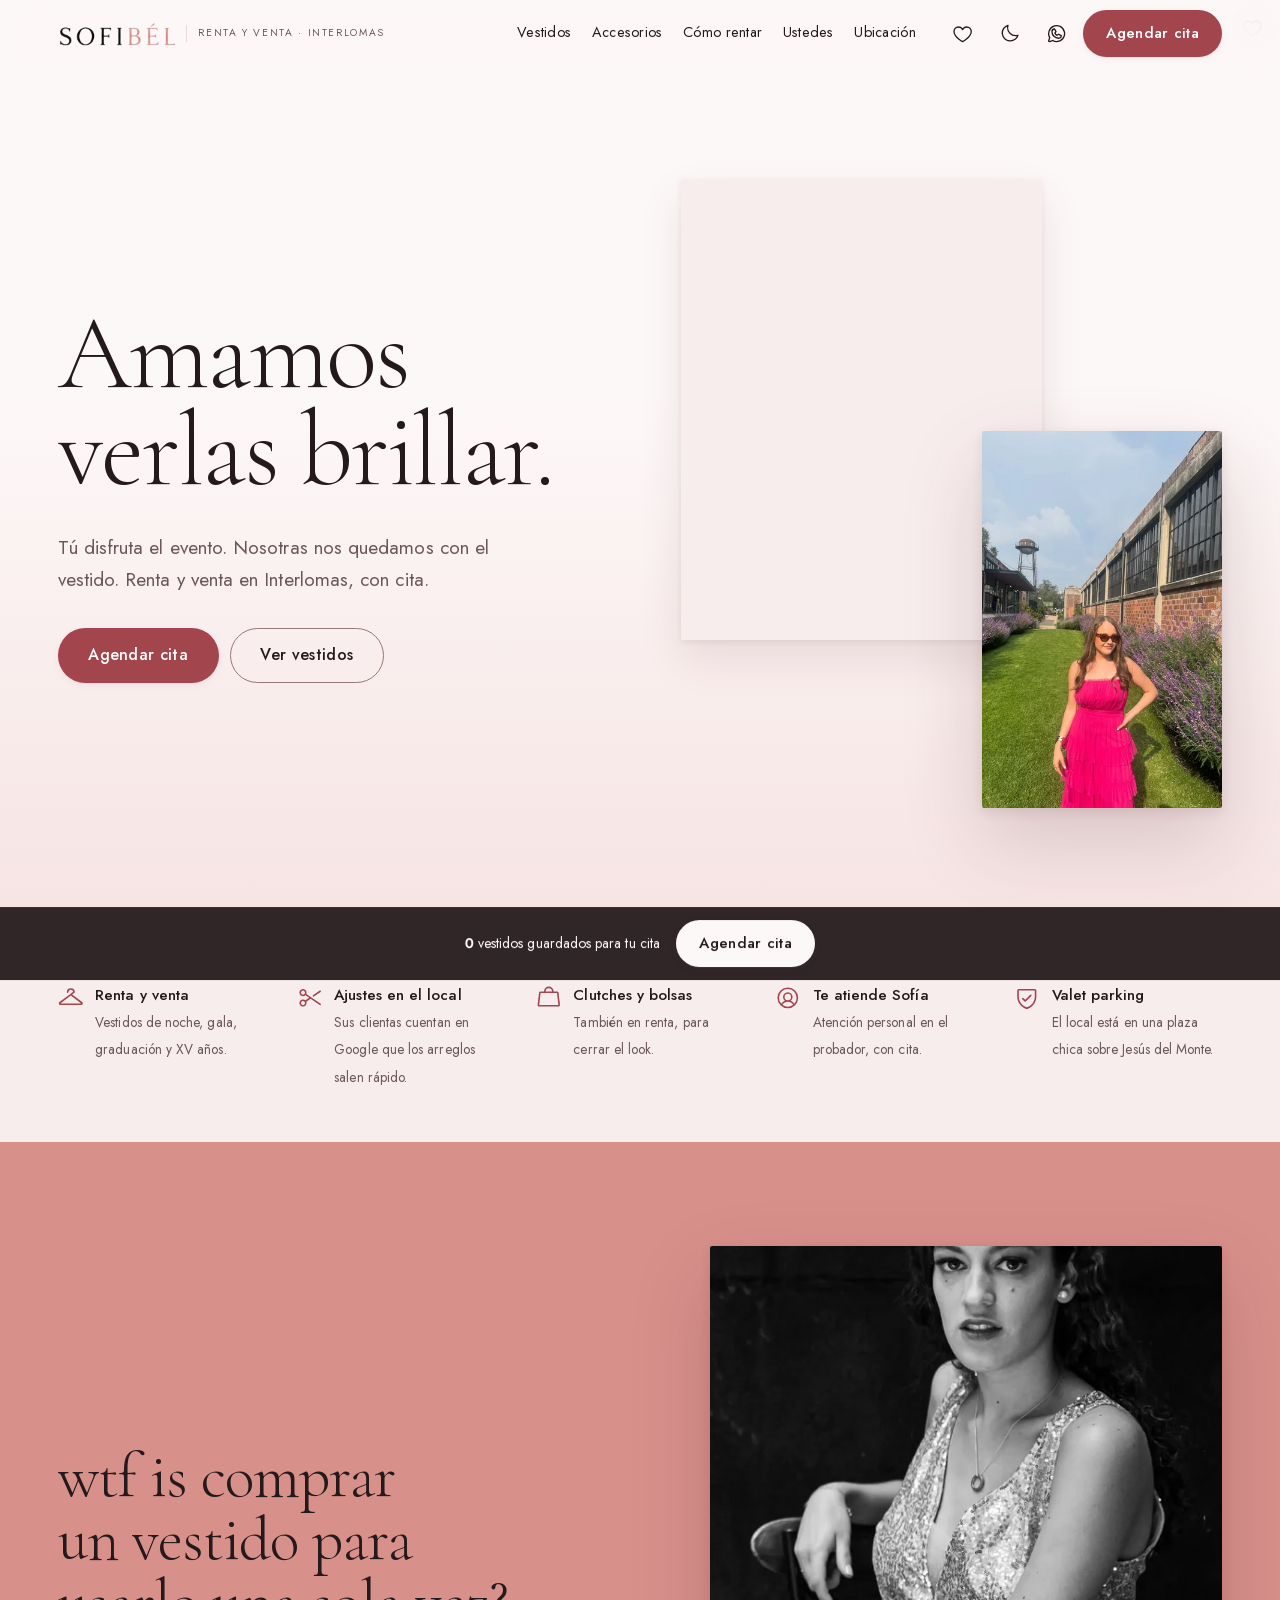
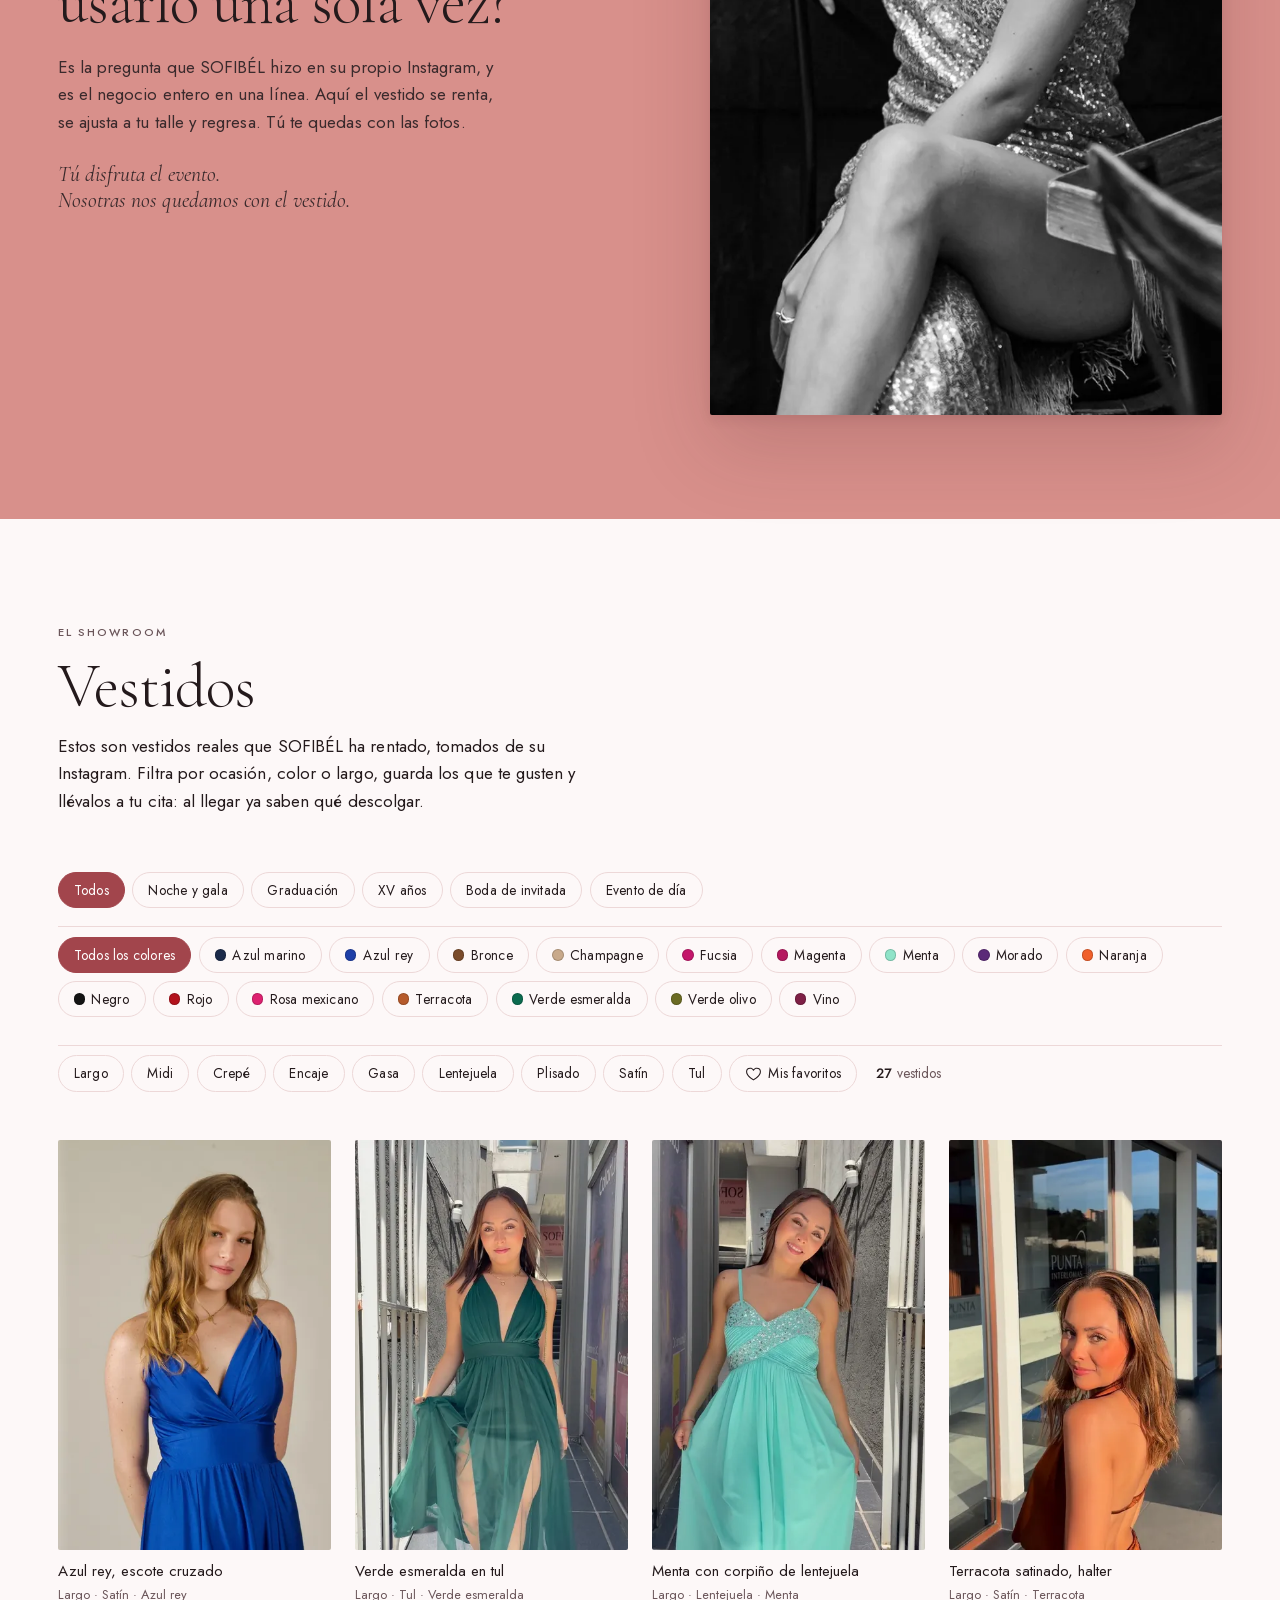
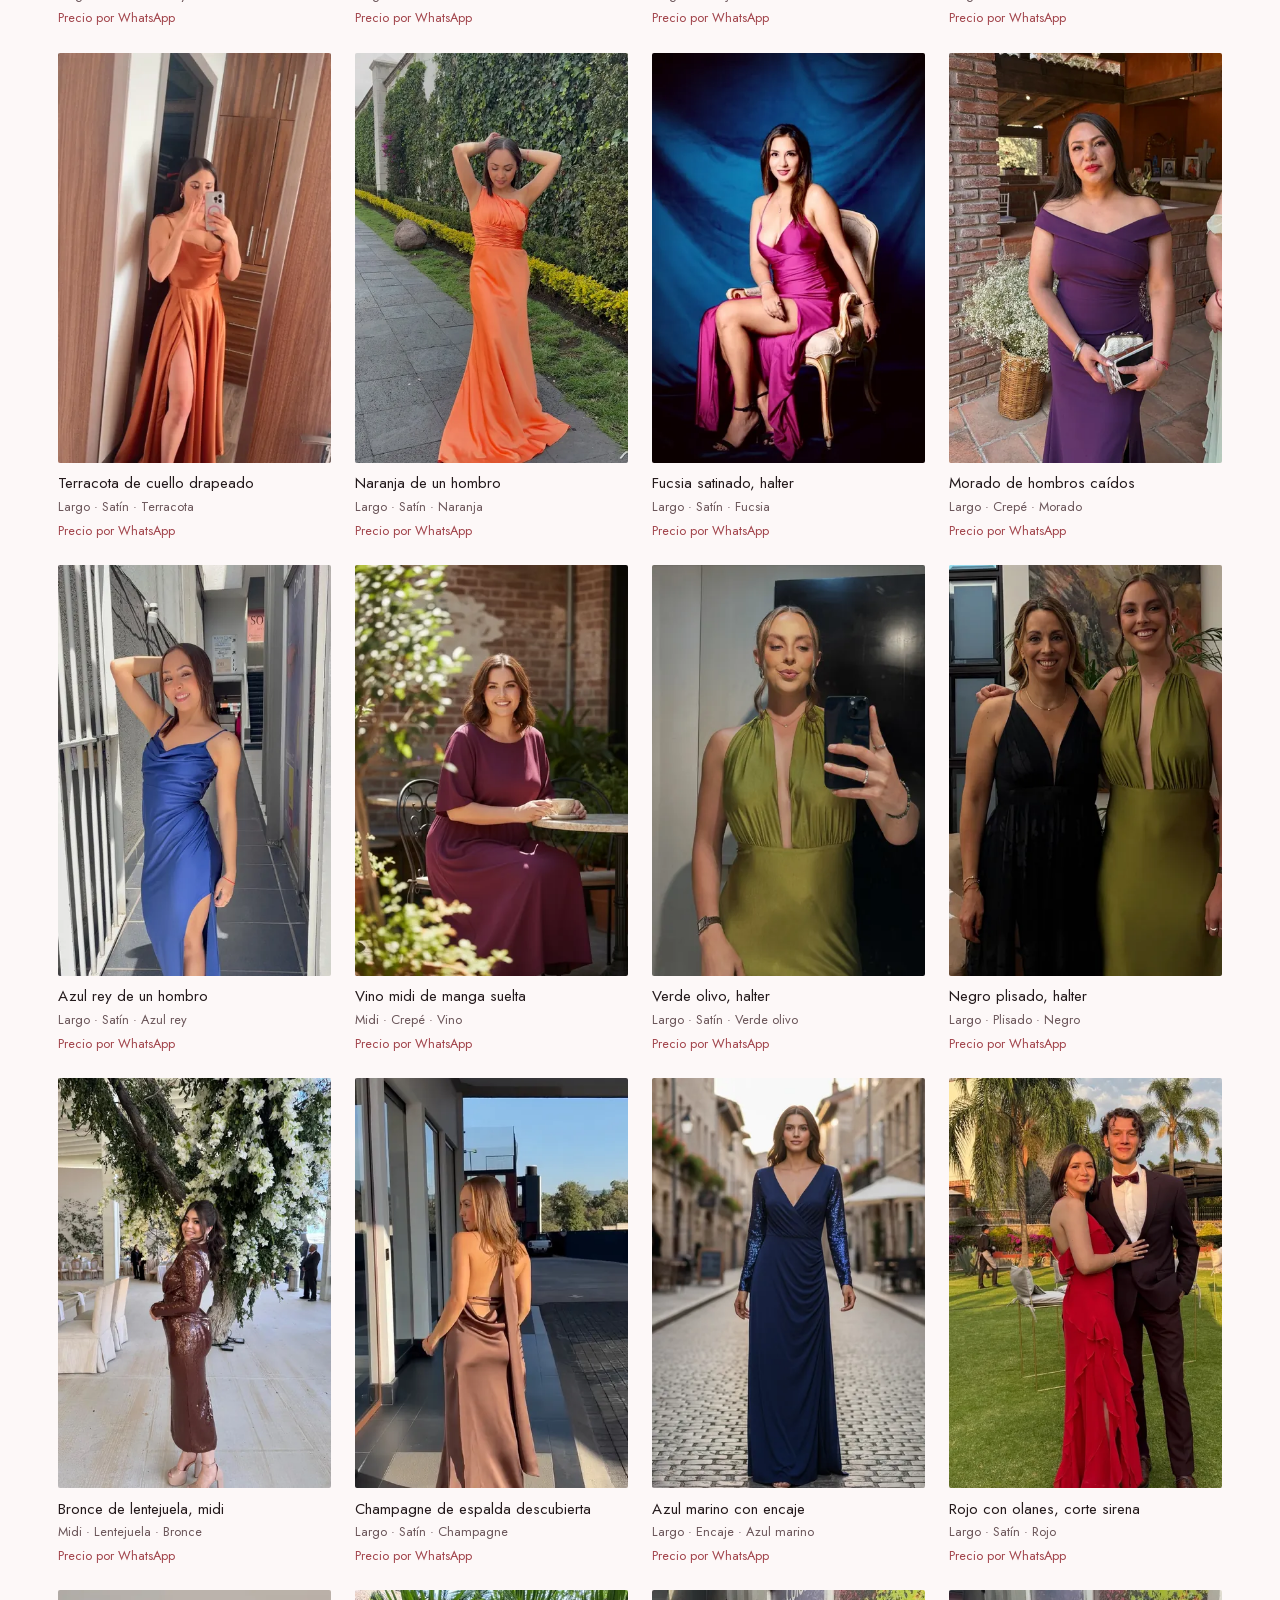
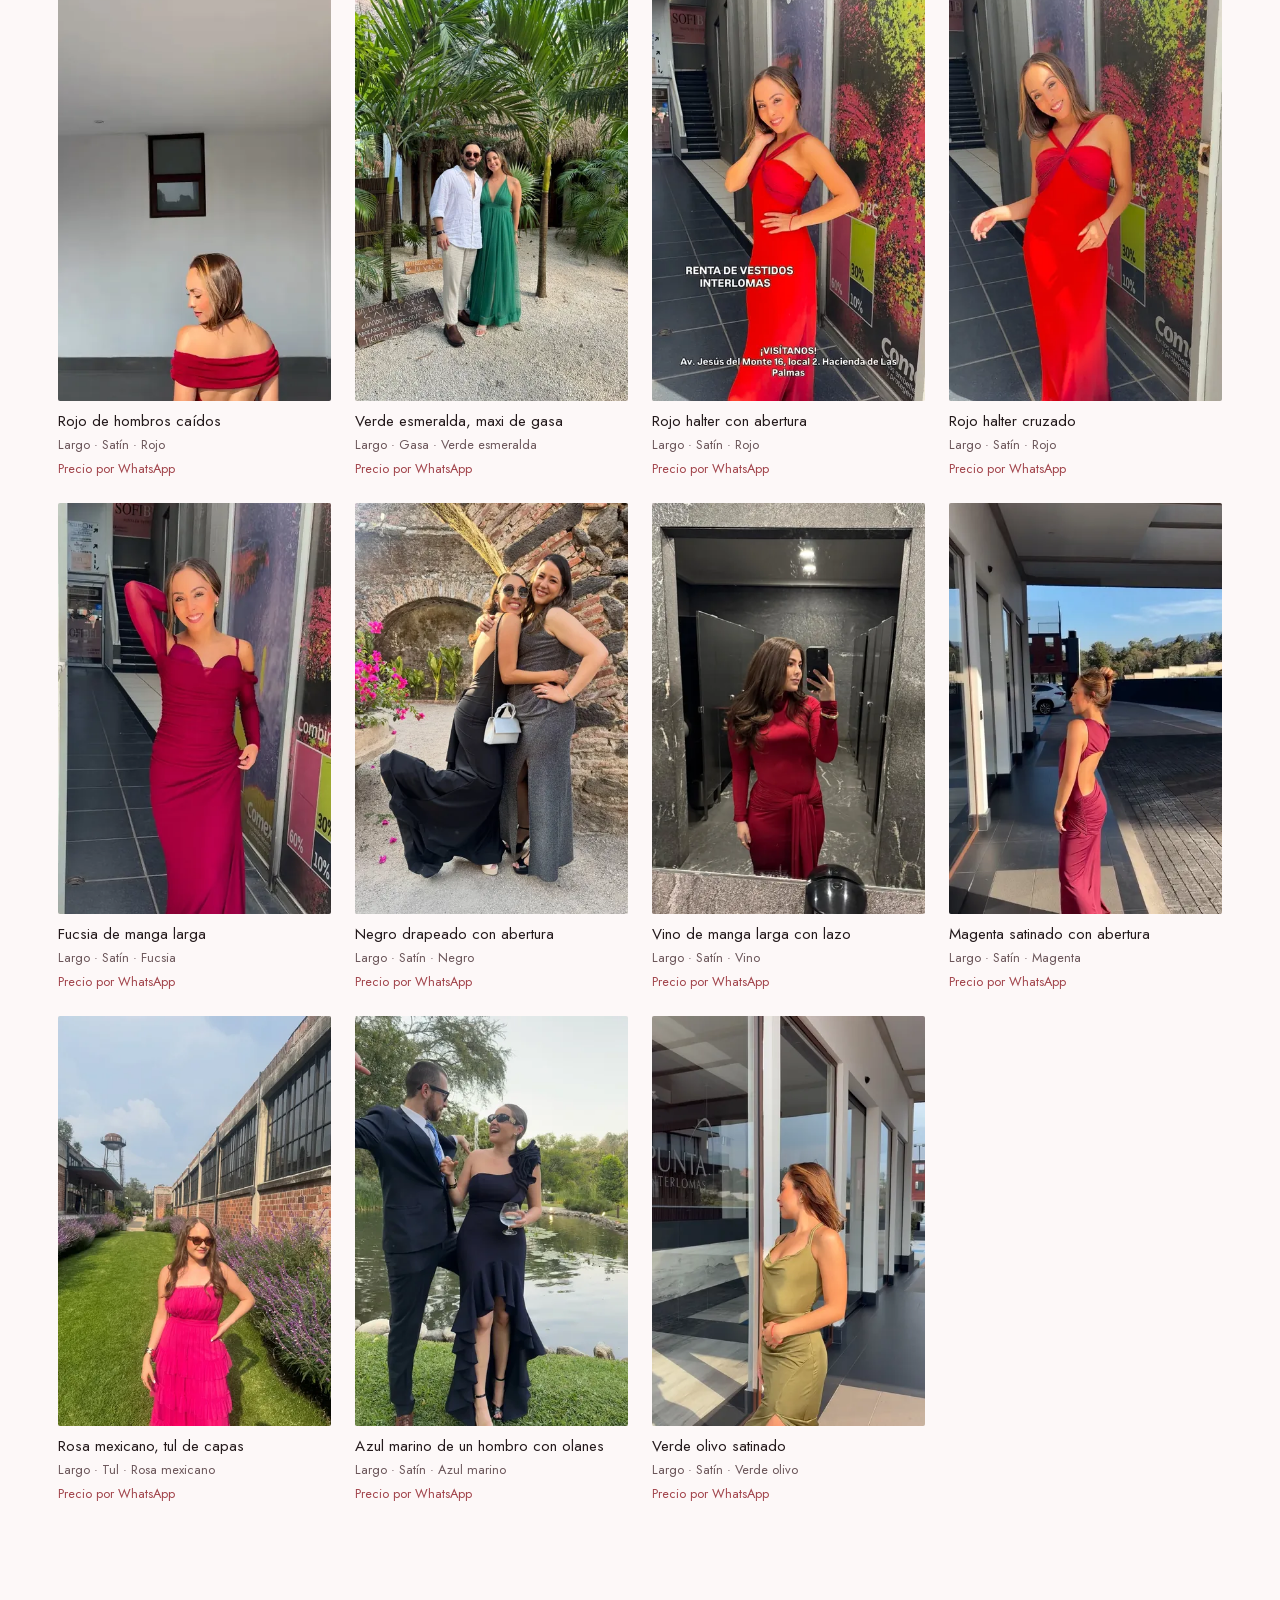
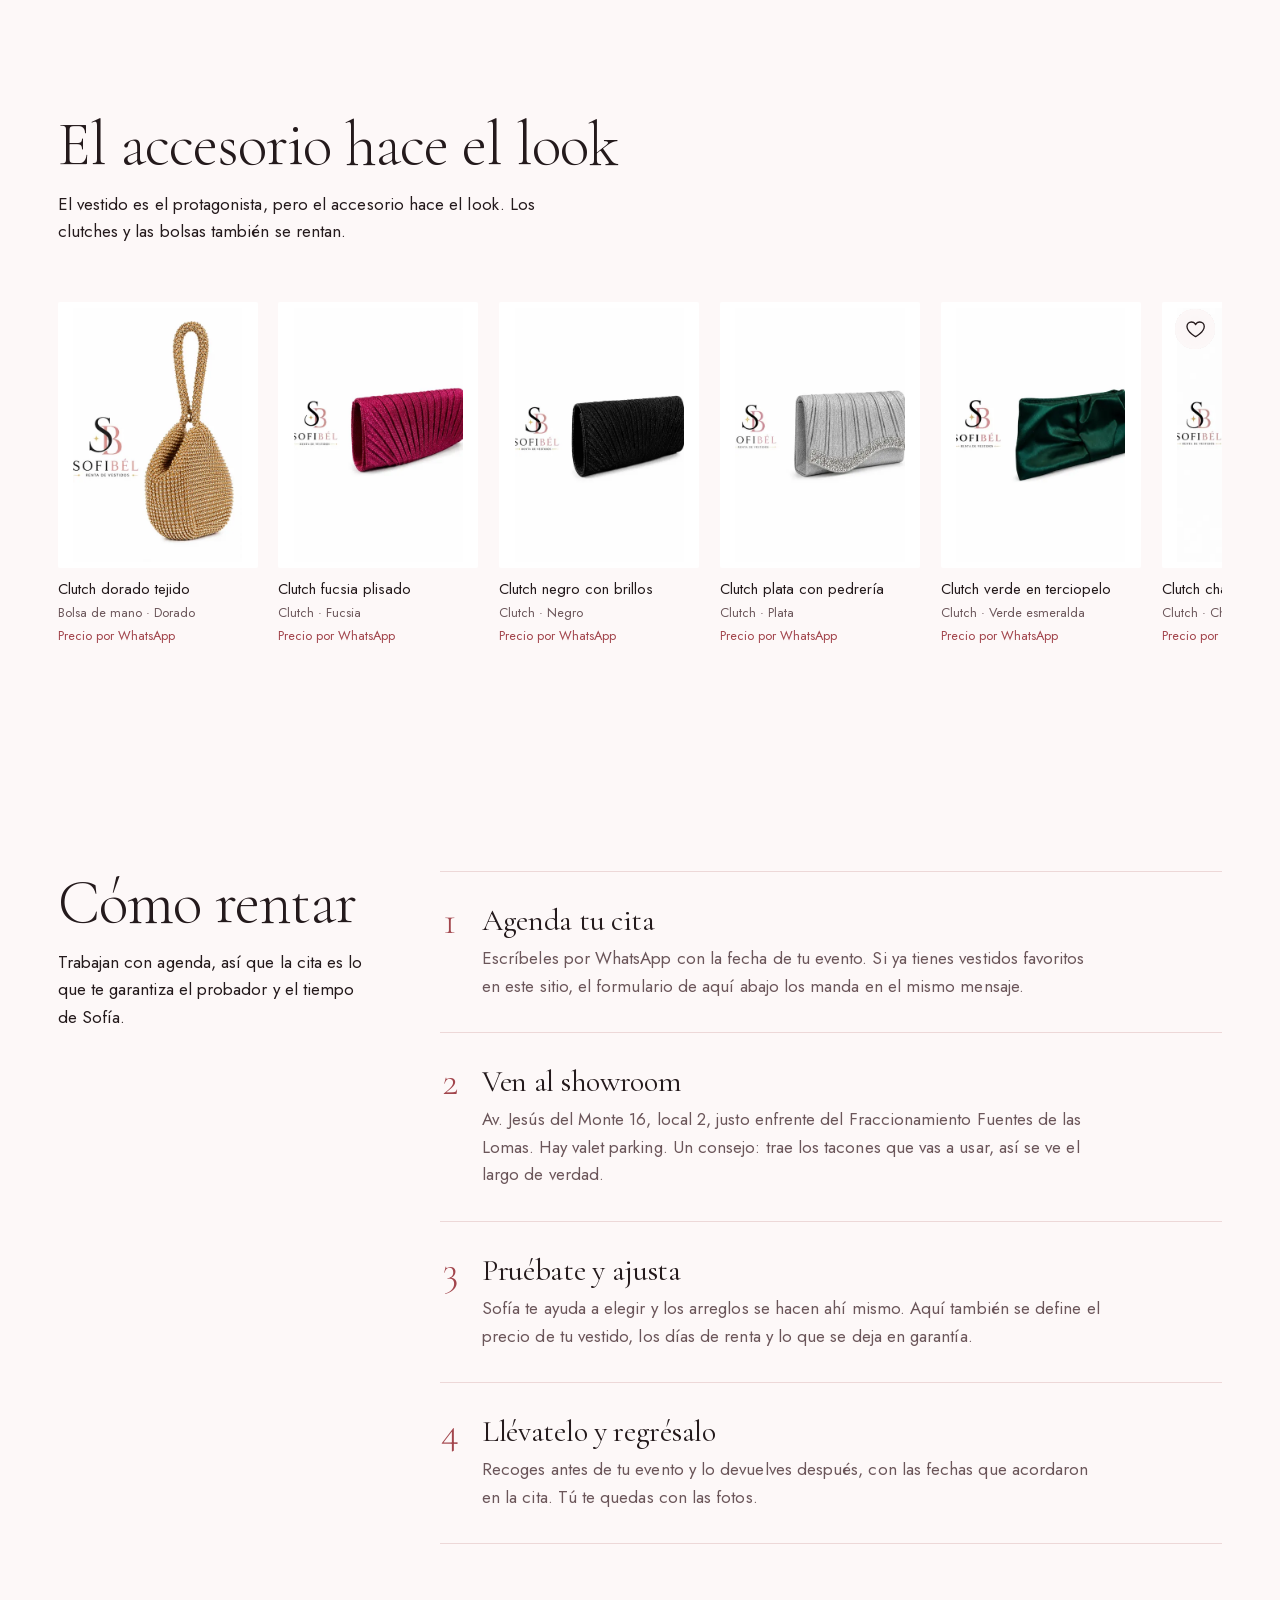
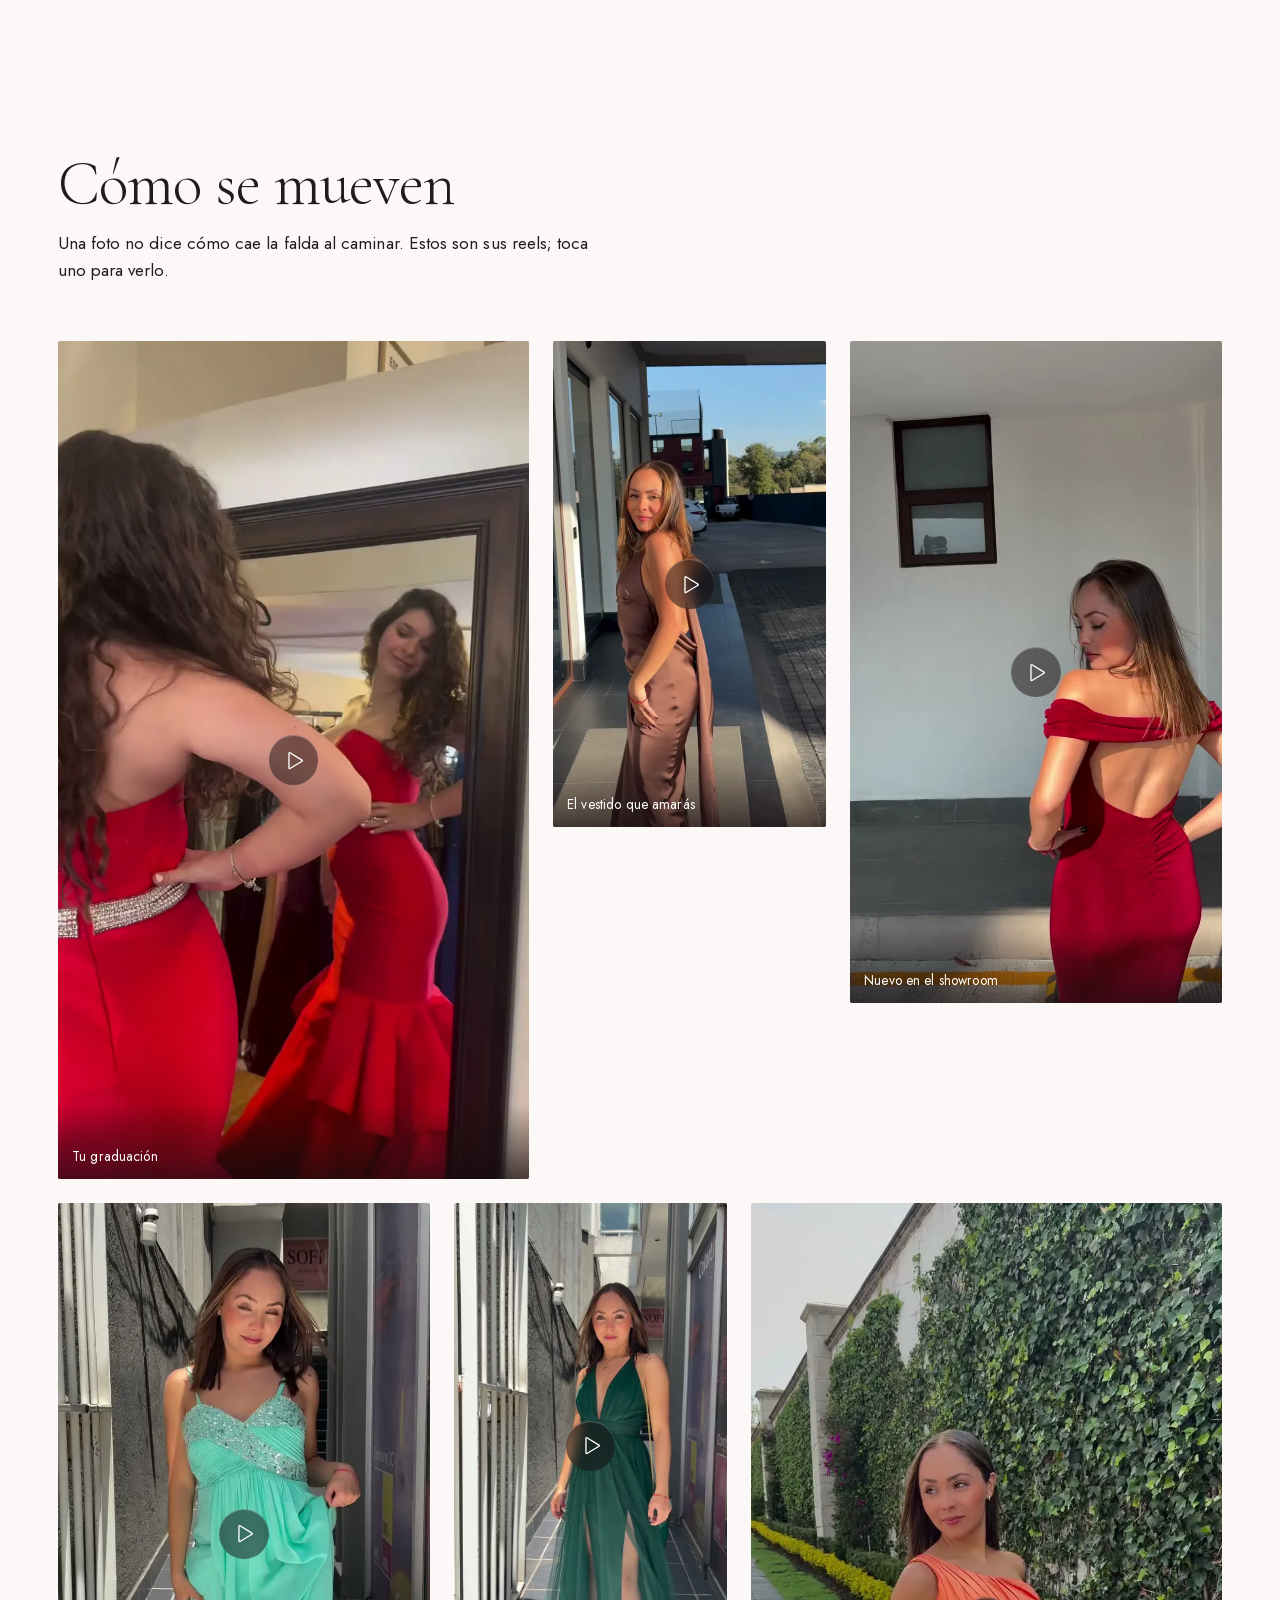
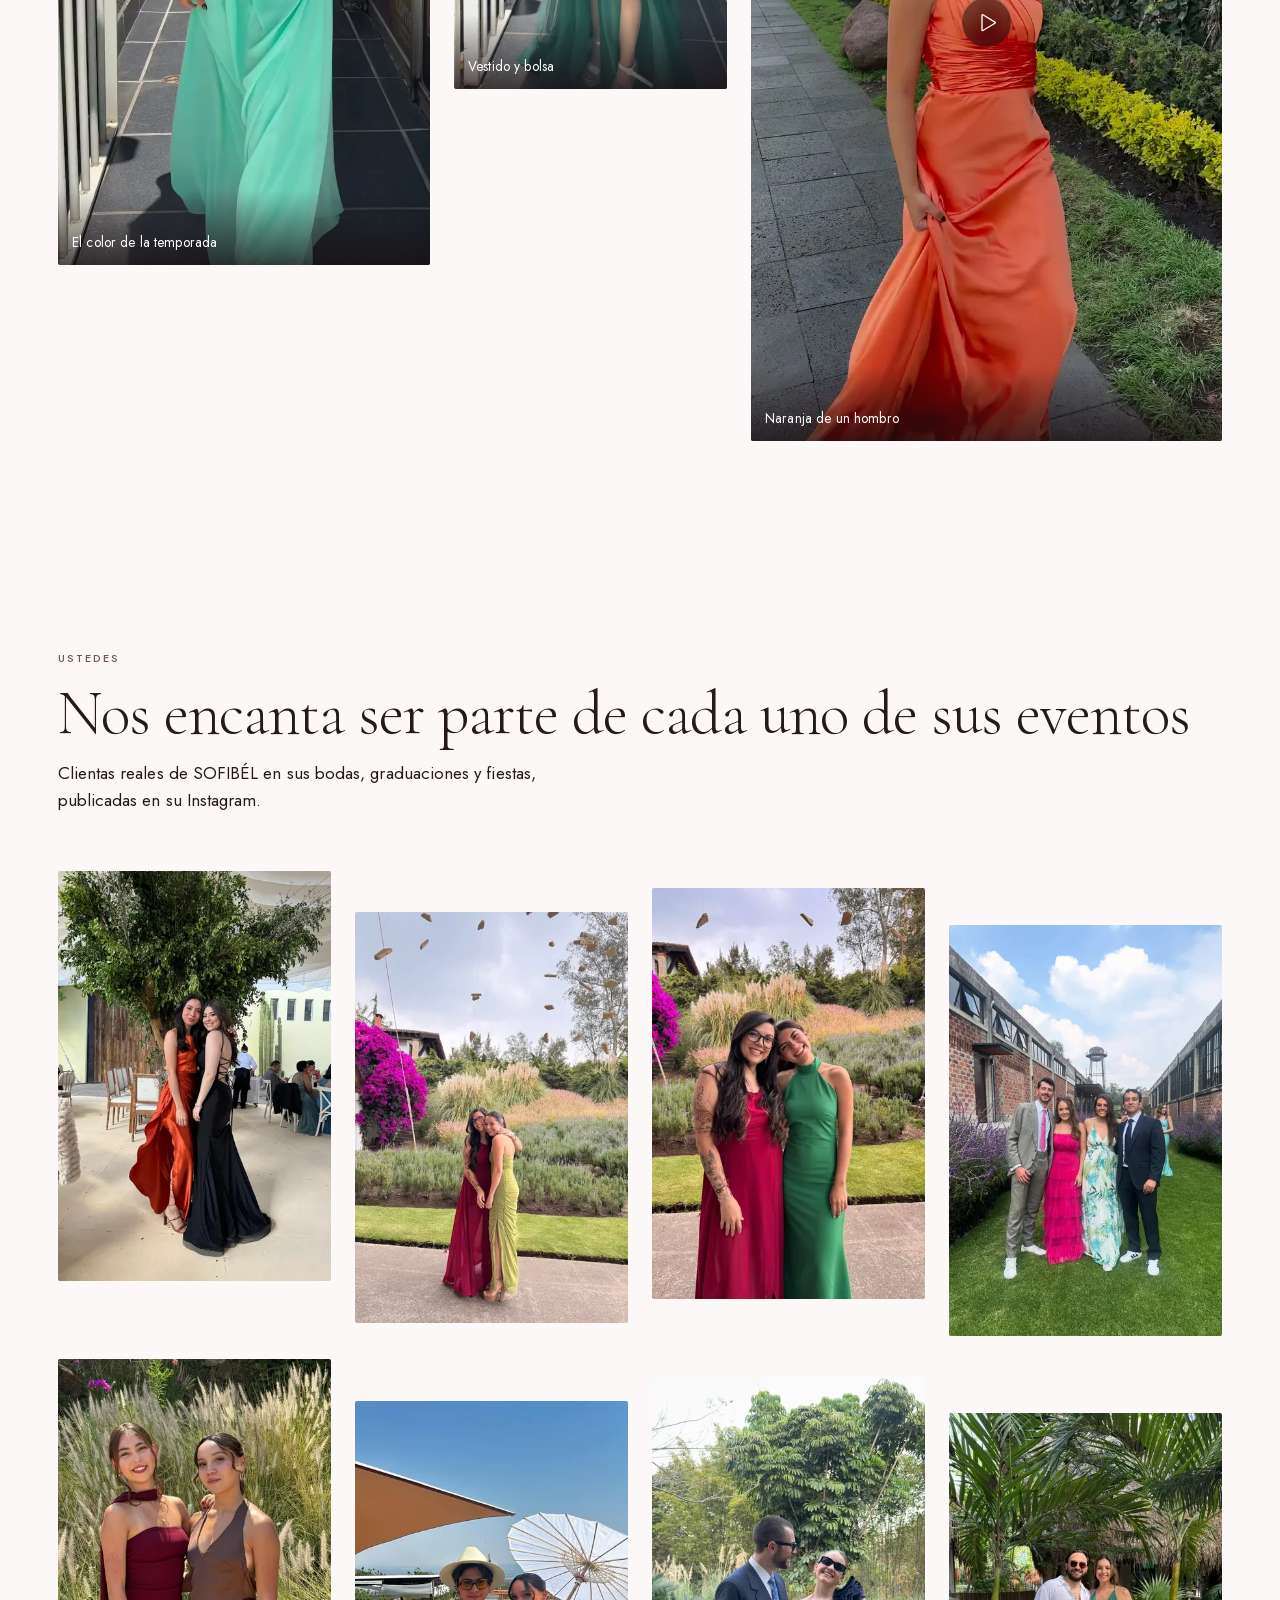
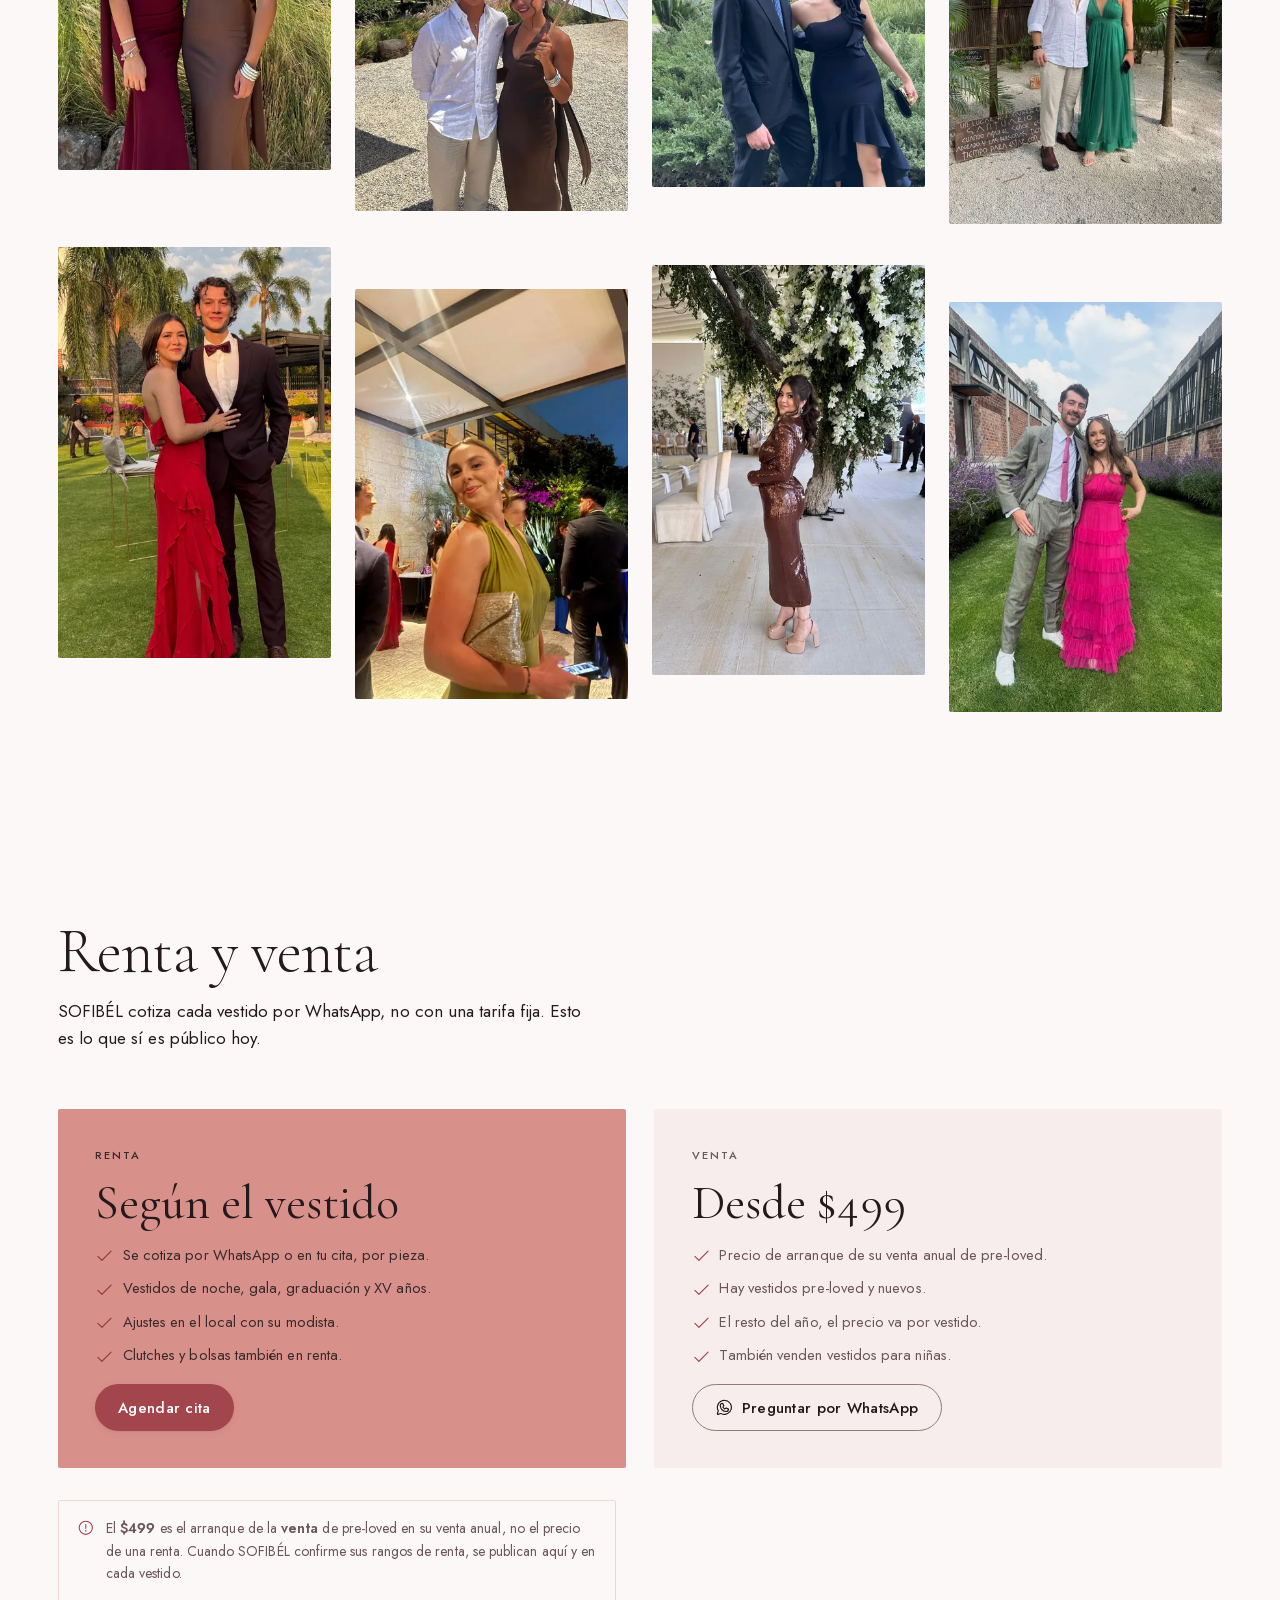
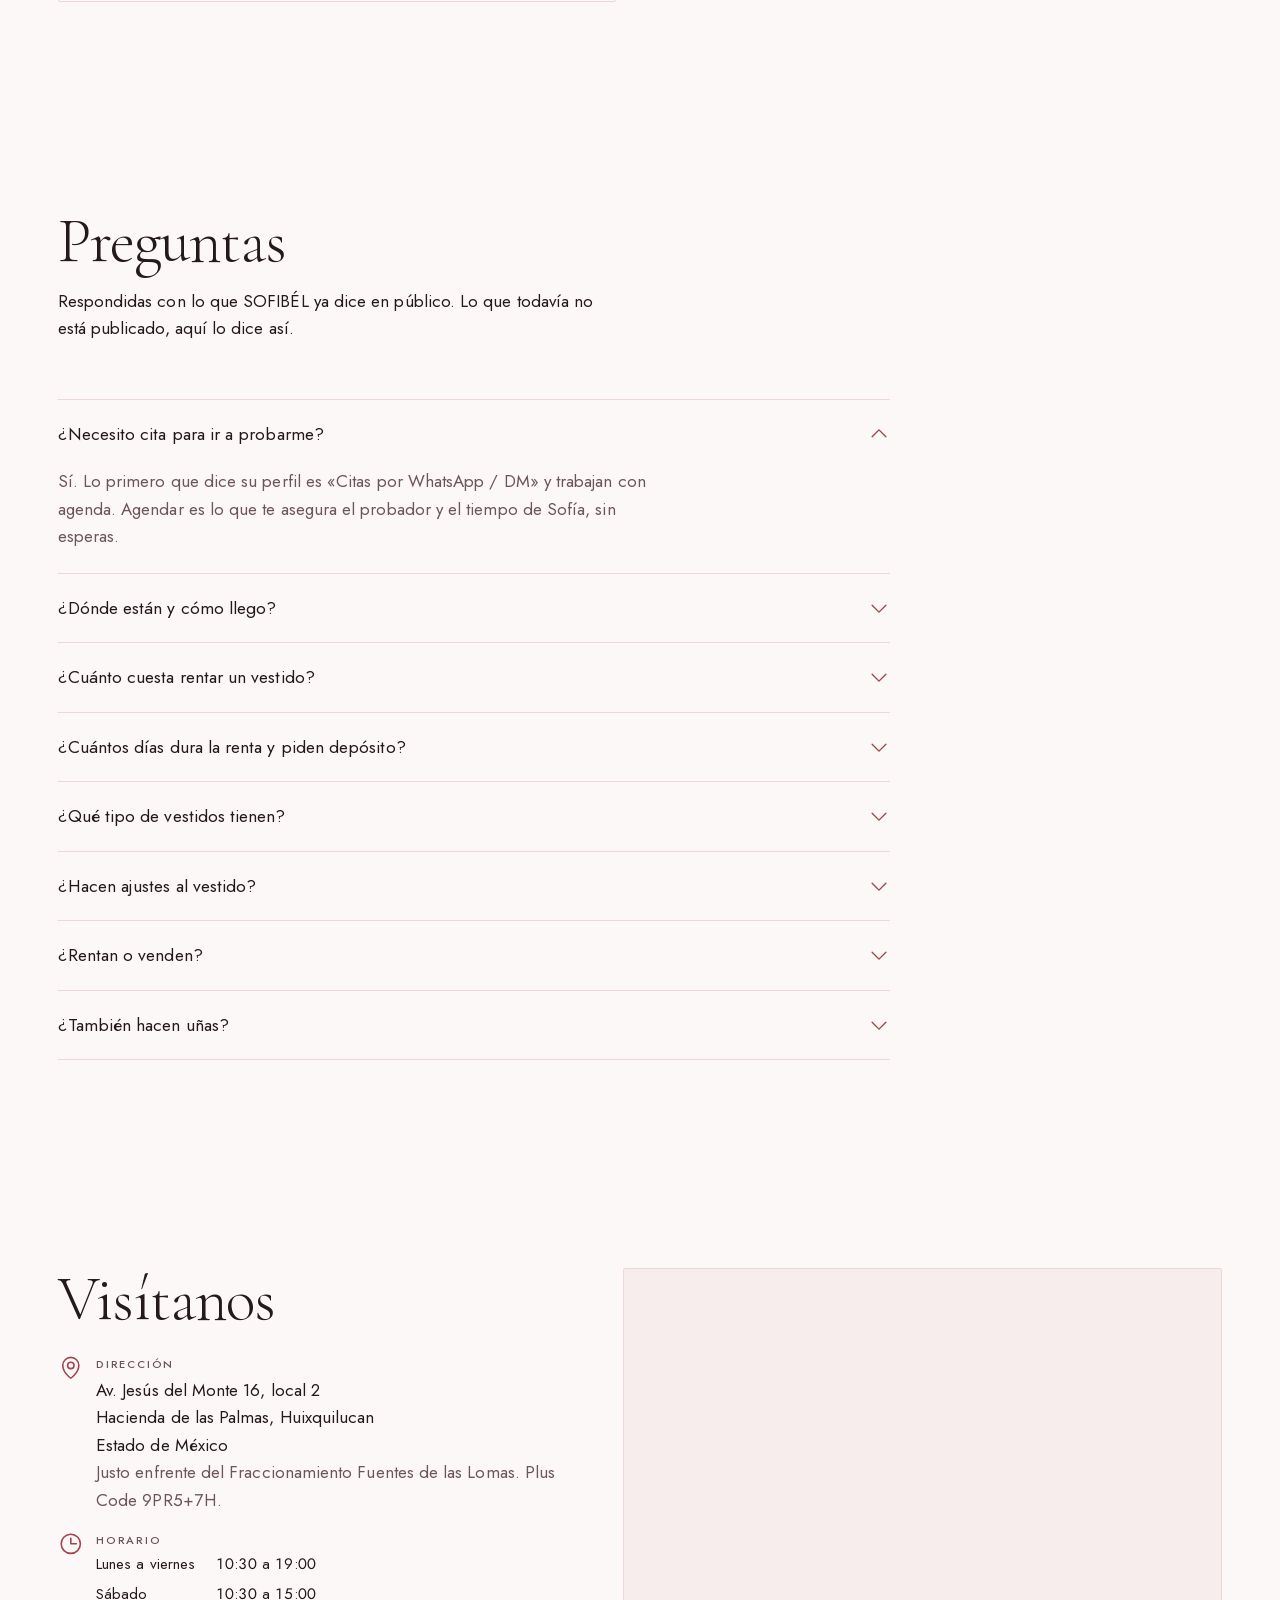
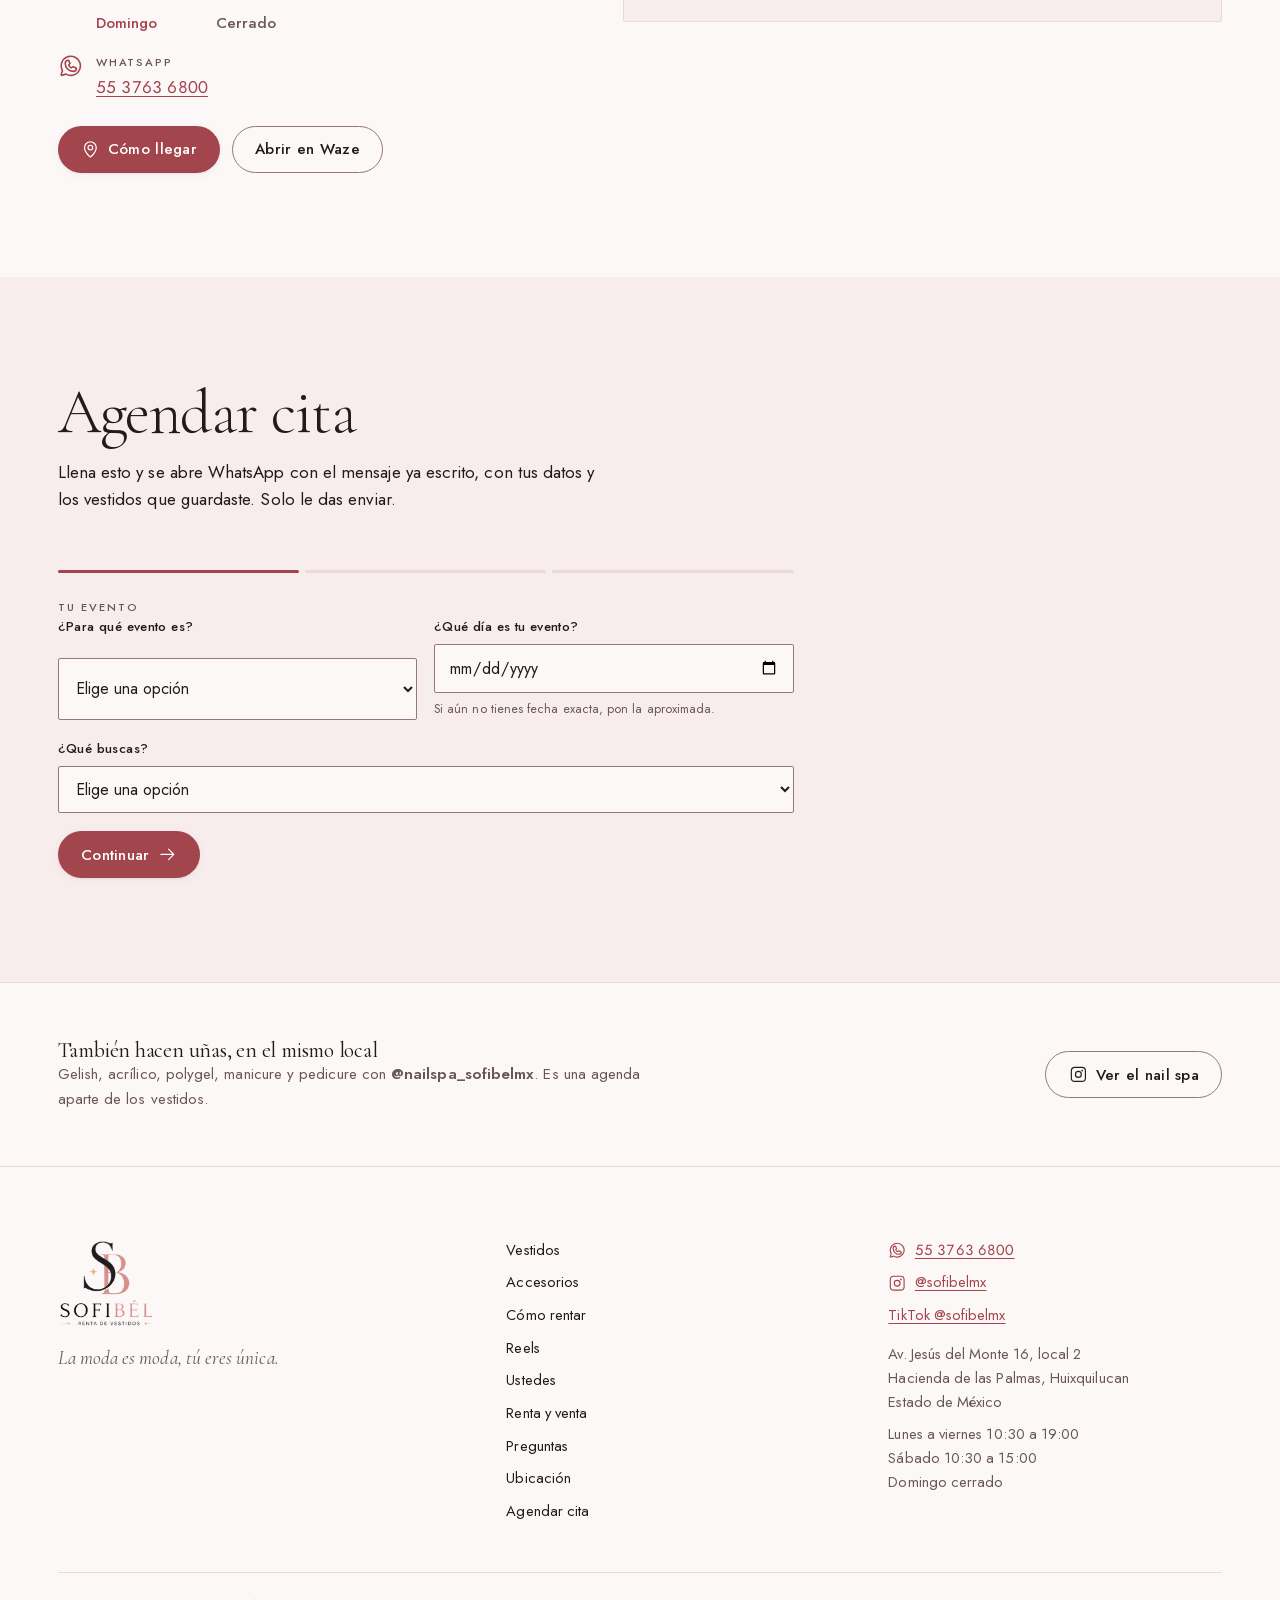
==== commit eab38bfd: "El contenido ya no nace invisible, y los videos solo se piden al tocarlos Carlos: "se tarda y se tar" ====
--- a/index.html
+++ b/index.html
@@ -38,8 +38,19 @@
 <link rel="preload" href="assets/fonts/CormorantGaramond-var-latin.woff2" as="font" type="font/woff2" crossorigin>
 <link rel="preload" href="assets/fonts/Jost-var-latin.woff2" as="font" type="font/woff2" crossorigin>
 <link rel="stylesheet" href="styles.css">
-<script>document.documentElement.classList.remove('sin-js');
-  try { var t = localStorage.getItem('sofibel-tema'); if (t) document.documentElement.dataset.theme = t; } catch (e) {}
+<script>
+  (function () {
+    var d = document.documentElement;
+    d.className = d.className.replace('sin-js', '');
+    try { var t = localStorage.getItem('sofibel-tema'); if (t) d.setAttribute('data-theme', t); } catch (e) {}
+    /* El efecto de entrada se habilita aqui, antes de pintar, para que no haya
+       parpadeo. Y se apaga solo si app.js no responde en 1.8 s: sin esta salida,
+       cualquier falla de JavaScript dejaba la pagina completamente en blanco. */
+    d.className += ' anima';
+    window.setTimeout(function () {
+      if (!window.__sofibelVivo) d.className = d.className.replace(' anima', '');
+    }, 1800);
+  })();
 </script>
 </head>
 
--- a/styles.css
+++ b/styles.css
@@ -1,5 +1,57 @@
 @charset "UTF-8";
-@import url("assets/fonts.css");
+
+/* Fuentes autoalojadas, sin peticiones a terceros.
+   Cormorant Garamond: serif de alto contraste, la familia mas cercana al wordmark SOFIBEL del logo.
+   Jost: sans geometrica, hermana de la bajada 'RENTA DE VESTIDOS'. */
+
+@font-face{
+  font-family:'Cormorant Garamond';
+  font-style:normal;
+  font-weight:300 600;
+  font-display:swap;
+  src:url('assets/fonts/CormorantGaramond-var-latin.woff2') format('woff2');
+  unicode-range:U+0000-00FF, U+0131, U+0152-0153, U+02BB-02BC, U+02C6, U+02DA, U+02DC, U+0304, U+0308, U+0329, U+2000-206F, U+20AC, U+2122, U+2191, U+2193, U+2212, U+2215, U+FEFF, U+FFFD;
+}
+@font-face{
+  font-family:'Cormorant Garamond';
+  font-style:normal;
+  font-weight:300 600;
+  font-display:swap;
+  src:url('assets/fonts/CormorantGaramond-var-latin-ext.woff2') format('woff2');
+  unicode-range:U+0100-02BA, U+02BD-02C5, U+02C7-02CC, U+02CE-02D7, U+02DD-02FF, U+0304, U+0308, U+0329, U+1D00-1DBF, U+1E00-1E9F, U+1EF2-1EFF, U+2020, U+20A0-20AB, U+20AD-20C0, U+2113, U+2C60-2C7F, U+A720-A7FF;
+}
+@font-face{
+  font-family:'Cormorant Garamond';
+  font-style:italic;
+  font-weight:300 600;
+  font-display:swap;
+  src:url('assets/fonts/CormorantGaramond-var-italic-latin.woff2') format('woff2');
+  unicode-range:U+0000-00FF, U+0131, U+0152-0153, U+02BB-02BC, U+02C6, U+02DA, U+02DC, U+0304, U+0308, U+0329, U+2000-206F, U+20AC, U+2122, U+2191, U+2193, U+2212, U+2215, U+FEFF, U+FFFD;
+}
+@font-face{
+  font-family:'Cormorant Garamond';
+  font-style:italic;
+  font-weight:300 600;
+  font-display:swap;
+  src:url('assets/fonts/CormorantGaramond-var-italic-latin-ext.woff2') format('woff2');
+  unicode-range:U+0100-02BA, U+02BD-02C5, U+02C7-02CC, U+02CE-02D7, U+02DD-02FF, U+0304, U+0308, U+0329, U+1D00-1DBF, U+1E00-1E9F, U+1EF2-1EFF, U+2020, U+20A0-20AB, U+20AD-20C0, U+2113, U+2C60-2C7F, U+A720-A7FF;
+}
+@font-face{
+  font-family:'Jost';
+  font-style:normal;
+  font-weight:300 600;
+  font-display:swap;
+  src:url('assets/fonts/Jost-var-latin.woff2') format('woff2');
+  unicode-range:U+0000-00FF, U+0131, U+0152-0153, U+02BB-02BC, U+02C6, U+02DA, U+02DC, U+0304, U+0308, U+0329, U+2000-206F, U+20AC, U+2122, U+2191, U+2193, U+2212, U+2215, U+FEFF, U+FFFD;
+}
+@font-face{
+  font-family:'Jost';
+  font-style:normal;
+  font-weight:300 600;
+  font-display:swap;
+  src:url('assets/fonts/Jost-var-latin-ext.woff2') format('woff2');
+  unicode-range:U+0100-02BA, U+02BD-02C5, U+02C7-02CC, U+02CE-02D7, U+02DD-02FF, U+0304, U+0308, U+0329, U+1D00-1DBF, U+1E00-1E9F, U+1EF2-1EFF, U+2020, U+20A0-20AB, U+20AD-20C0, U+2113, U+2C60-2C7F, U+A720-A7FF;
+}
 
 /* ==========================================================================
    SOFIBÉL · Renta y Venta de Vestidos · Interlomas
@@ -42,6 +94,15 @@
   --rosa-brasa:   #8E3A41;   /* hover del botón */
   --sobre-rosa:   #FFFFFF;   /* texto sobre --rosa-honda, 6.01:1 */
 
+  /* Velos translúcidos escritos como rgba y no con color-mix(): color-mix
+     necesita Safari 16.2 y en un iPhone más viejo la declaración se cae
+     completa, dejando la barra de navegación transparente. */
+  --velo-papel:  rgba(253, 248, 248, .78);
+  --velo-fuerte: rgba(253, 248, 248, .86);
+  --velo-tinta:  rgba(36, 26, 28, .94);
+  --velo-rosa:   rgba(216, 144, 139, .20);
+  --halo-rosa:   rgba(162, 69, 76, .22);
+
   /* sombra tintada al tono del fondo, nunca negro puro */
   --sombra-1: 0 1px 2px rgb(75 34 38 / .06), 0 2px 8px rgb(75 34 38 / .05);
   --sombra-2: 0 2px 6px rgb(75 34 38 / .08), 0 18px 44px rgb(75 34 38 / .10);
@@ -76,6 +137,11 @@
 
 @media (prefers-color-scheme: dark) {
   :root:not([data-theme="light"]) {
+    --velo-papel:  rgba(23, 17, 19, .80);
+    --velo-fuerte: rgba(23, 17, 19, .88);
+    --velo-tinta:  rgba(246, 238, 239, .94);
+    --velo-rosa:   rgba(176, 113, 110, .22);
+    --halo-rosa:   rgba(237, 175, 171, .26);
     --papel:       #171113;
     --tarjeta:     #211719;
     --tarjeta-2:   #2C2023;
@@ -95,6 +161,11 @@
   }
 }
 :root[data-theme="dark"] {
+  --velo-papel:  rgba(23, 17, 19, .80);
+  --velo-fuerte: rgba(23, 17, 19, .88);
+  --velo-tinta:  rgba(246, 238, 239, .94);
+  --velo-rosa:   rgba(176, 113, 110, .22);
+  --halo-rosa:   rgba(237, 175, 171, .26);
   --papel:       #171113;
   --tarjeta:     #211719;
   --tarjeta-2:   #2C2023;
@@ -262,7 +333,7 @@
   position: sticky; top: 0; z-index: var(--z-nav);
   height: 4.25rem;                       /* 68px, bajo el techo de 80 */
   display: flex; align-items: center;
-  background: color-mix(in srgb, var(--papel) 76%, transparent);
+  background: var(--velo-papel);
   backdrop-filter: blur(18px) saturate(170%);
   -webkit-backdrop-filter: blur(18px) saturate(170%);
   border-bottom: 1px solid transparent;
@@ -341,6 +412,7 @@
 /* --------------------------------------------------------------- 7. portada */
 .portada {
   position: relative;
+  min-height: min(100vh, 54rem);   /* respaldo para Safari < 15.4 */
   min-height: min(100dvh, 54rem);
   display: grid; align-items: center;
   padding-top: clamp(2rem, 1rem + 4vw, 5rem);   /* techo de pt-24 respetado */
@@ -349,7 +421,7 @@
 }
 .portada::before {          /* velo rosa que sube desde el pie, decorativo */
   content: ""; position: absolute; inset: auto 0 0 0; height: 62%;
-  background: linear-gradient(to top, color-mix(in srgb, var(--rosa) 20%, transparent), transparent);
+  background: linear-gradient(to top, var(--velo-rosa), transparent);
   pointer-events: none;
 }
 .portada > .env {
@@ -492,7 +564,7 @@
   display: grid; place-items: center;
   width: 2.5rem; height: 2.5rem;   /* área táctil cómoda con el pulgar */
   border: 0; border-radius: var(--r-pill);
-  background: color-mix(in srgb, var(--papel) 82%, transparent);
+  background: var(--velo-fuerte);
   backdrop-filter: blur(10px); -webkit-backdrop-filter: blur(10px);
   color: var(--tinta); cursor: pointer;
   transition: transform 150ms var(--ease-out), background-color 180ms ease, color 180ms ease;
@@ -704,7 +776,7 @@
 .campo input::placeholder, .campo textarea::placeholder { color: var(--tinta-suave); opacity: 1; }
 .campo input:focus, .campo select:focus, .campo textarea:focus {
   outline: none; border-color: var(--rosa-honda);
-  box-shadow: 0 0 0 3px color-mix(in srgb, var(--rosa-honda) 22%, transparent);
+  box-shadow: 0 0 0 3px var(--halo-rosa);
 }
 .campo .error { font-size: 0.78rem; color: var(--rosa-honda); }
 .campo .error[hidden] { display: none; }
@@ -777,7 +849,8 @@
 .cajon[data-visible="si"] { transform: translateX(0); }
 @media (max-width: 37.5rem) {
   .cajon {
-    inset: auto 0 0 0; width: 100%; height: 92dvh;
+    inset: auto 0 0 0; width: 100%;
+    height: 92vh; height: 92dvh;
     border-top-left-radius: 14px; border-top-right-radius: 14px;
     transform: translateY(100%);
   }
@@ -824,7 +897,7 @@
   position: fixed; inset: auto 0 0 0; z-index: var(--z-cinta);
   display: flex; align-items: center; justify-content: center; gap: 1rem;
   padding: 0.8rem var(--canal);
-  background: color-mix(in srgb, var(--tinta) 94%, transparent);
+  background: var(--velo-tinta);
   color: var(--papel);
   backdrop-filter: blur(14px); -webkit-backdrop-filter: blur(14px);
   transform: translateY(110%);
@@ -854,24 +927,40 @@
   display: grid; gap: 0.4rem;
 }
 
+/* ------------------------------- 22b. respaldo sin aspect-ratio (Safari < 15) */
+/* Sin aspect-ratio estos contenedores quedan de altura cero, y como las fotos
+   van en posición absoluta adentro, el catálogo completo se vuelve invisible.
+   El padding porcentual da la misma proporción y funciona desde siempre. */
+@supports not (aspect-ratio: 2 / 3) {
+  .pieza-foto { height: 0; padding-top: 150%; }          /* 2:3 */
+  .riel .pieza-foto { height: 0; padding-top: 133.34%; } /* 3:4 */
+  .reel .lienzo { height: 0; padding-top: 177.78%; }     /* 9:16 */
+  .cajon-galeria img { height: auto; }
+  .columnas-look img { height: auto; }
+}
+
 /* ------------------------------------------------------ 23. entrada al ver */
 /* Motivo: jerarquía. La sección se presenta cuando entra al encuadre, para que
    la vista aterrice en un bloque a la vez y no en un muro de todo. Una sola vez. */
-.revela { opacity: 0; transform: translateY(14px); }
-.revela[data-visto="si"] {
+/* El contenido es visible por default. El efecto solo existe si el documento
+   trae la clase .anima, que pone el script de arranque y se quita sola si
+   app.js no responde. Asi, sin JavaScript o con JavaScript roto, se ve todo. */
+.anima .revela:not([data-visto]) { opacity: 0; transform: translateY(14px); }
+.anima .revela[data-visto="si"] {
   opacity: 1; transform: none;
   transition: opacity 520ms var(--ease-out), transform 520ms var(--ease-out);
 }
-.escalona > * { opacity: 0; transform: translateY(12px); }
-.escalona[data-visto="si"] > * {
+.anima .escalona:not([data-visto]) > * { opacity: 0; transform: translateY(12px); }
+.anima .escalona[data-visto="si"] > * {
   opacity: 1; transform: none;
   transition: opacity 460ms var(--ease-out), transform 460ms var(--ease-out);
   transition-delay: calc(var(--i, 0) * 55ms);
 }
-.sin-js .revela, .sin-js .escalona > * { opacity: 1; transform: none; }
 /* Salida de emergencia: se ve el contenido sin depender del reloj de animación. */
 .revelado-directo .revela,
-.revelado-directo .escalona > * {
+.revelado-directo .escalona > *,
+.revelado-directo .revela:not([data-visto]),
+.revelado-directo .escalona:not([data-visto]) > * {
   opacity: 1 !important; transform: none !important; transition: none !important;
 }
 
@@ -881,7 +970,9 @@
     animation-iteration-count: 1 !important;
     transition-duration: 0.01ms !important;
   }
-  .revela, .escalona > * { opacity: 1 !important; transform: none !important; }
+  .revela, .escalona > *, .revela:not([data-visto]), .escalona:not([data-visto]) > * {
+    opacity: 1 !important; transform: none !important;
+  }
   .cajon, .cajon[data-visible="si"] { transform: none; }
   .pieza-boton:hover .pieza-foto img { transform: none; }
 }
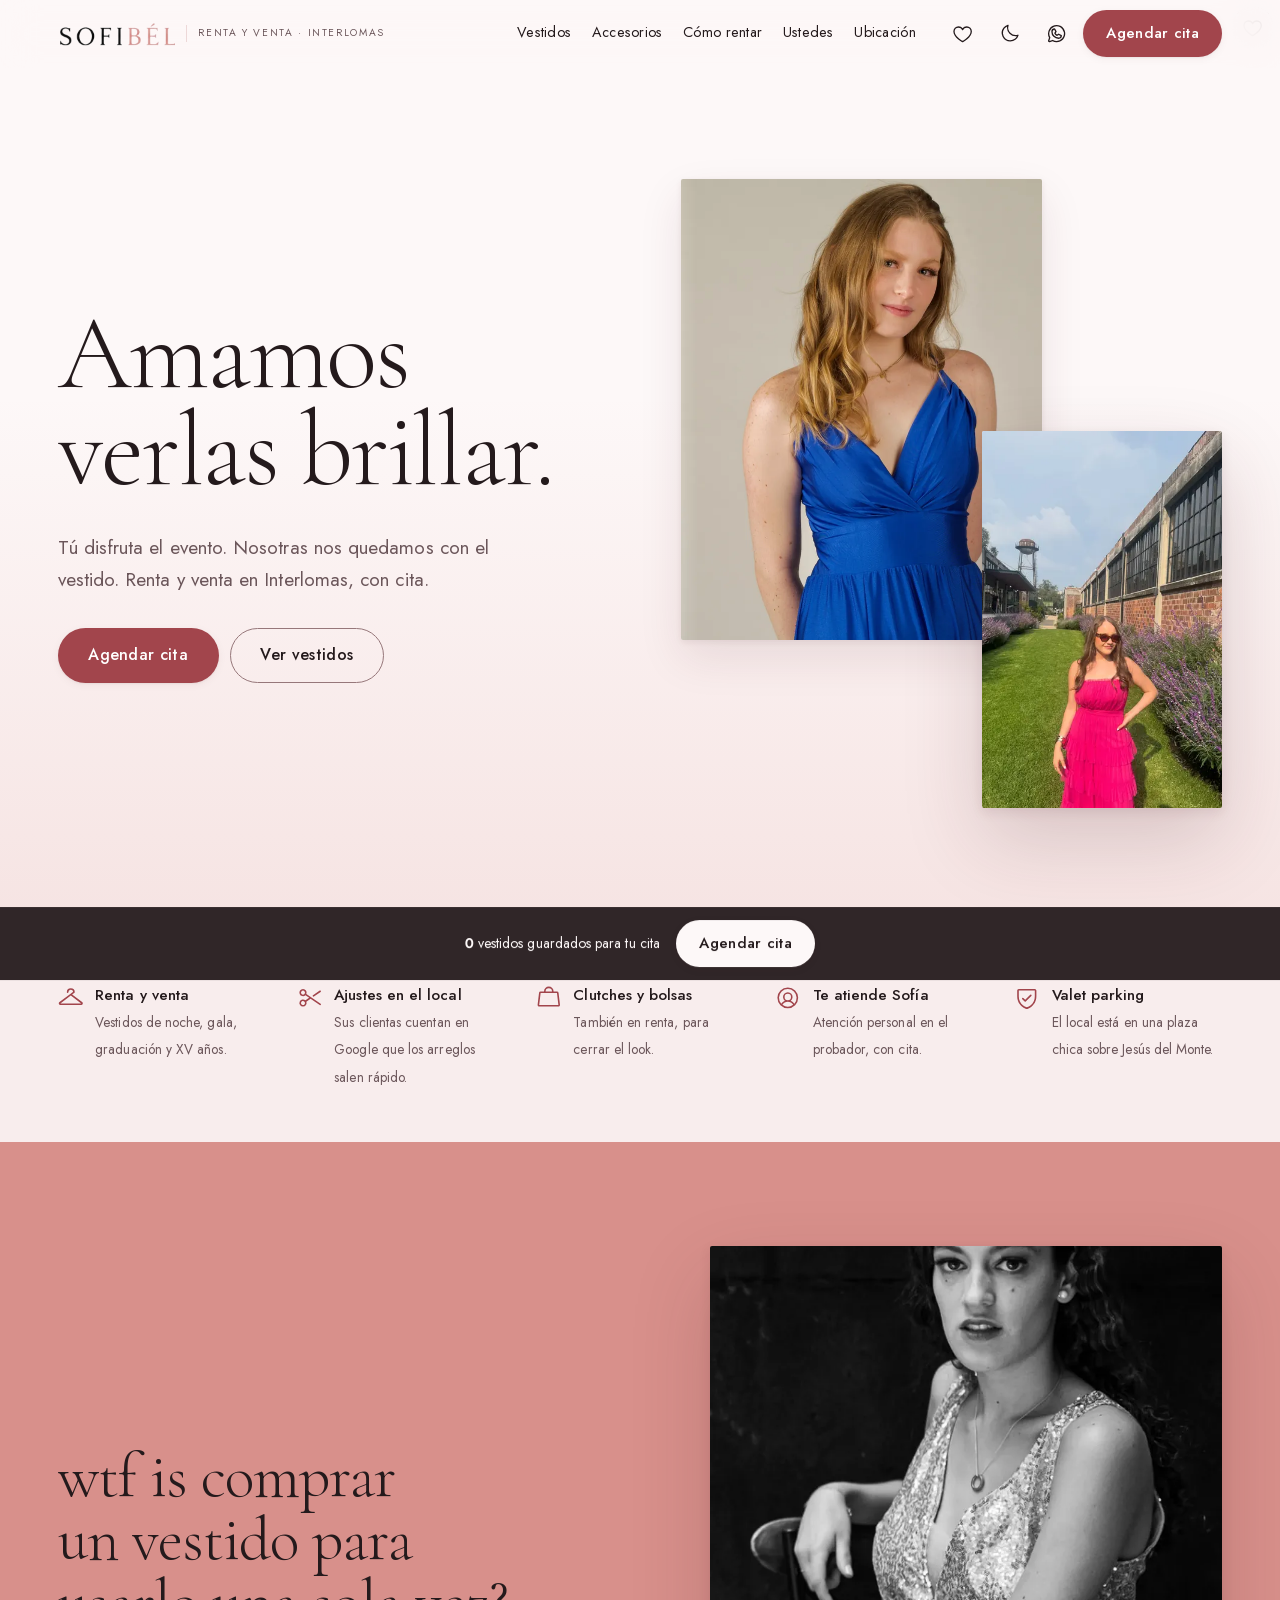
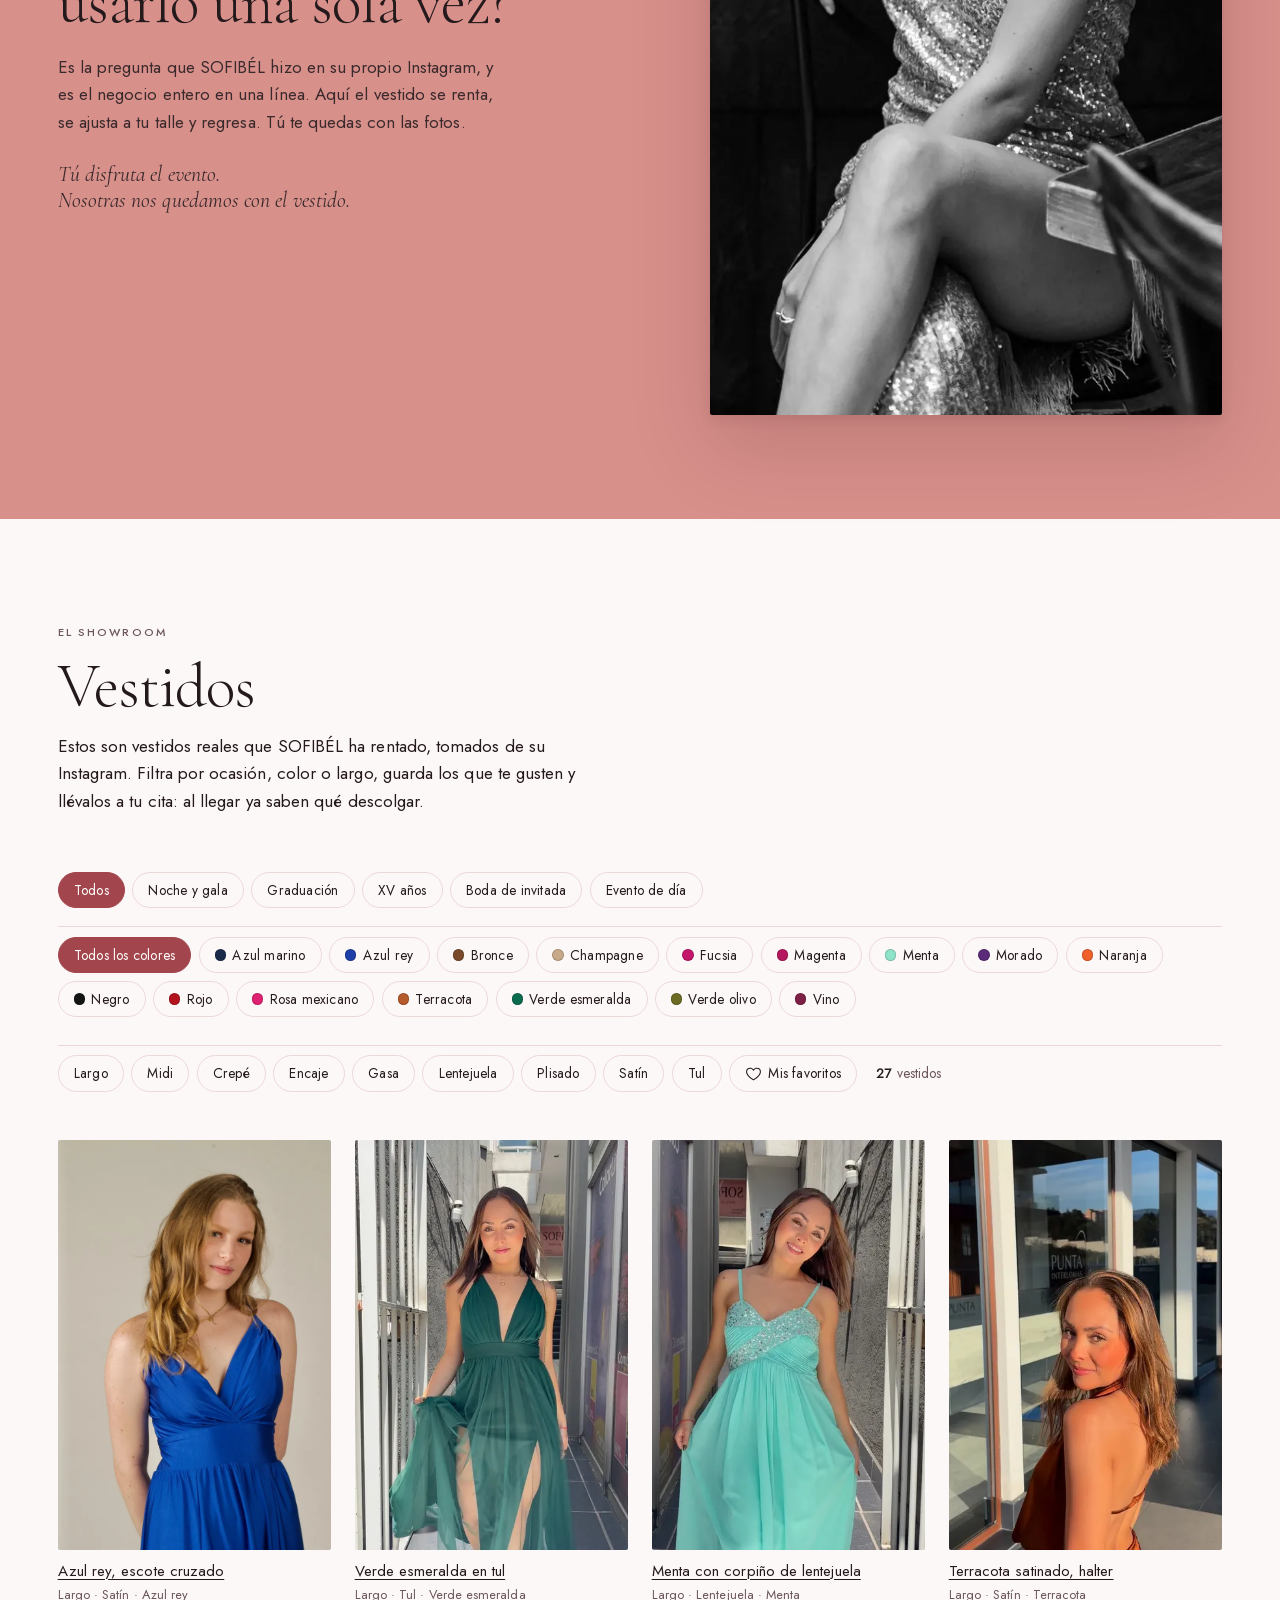
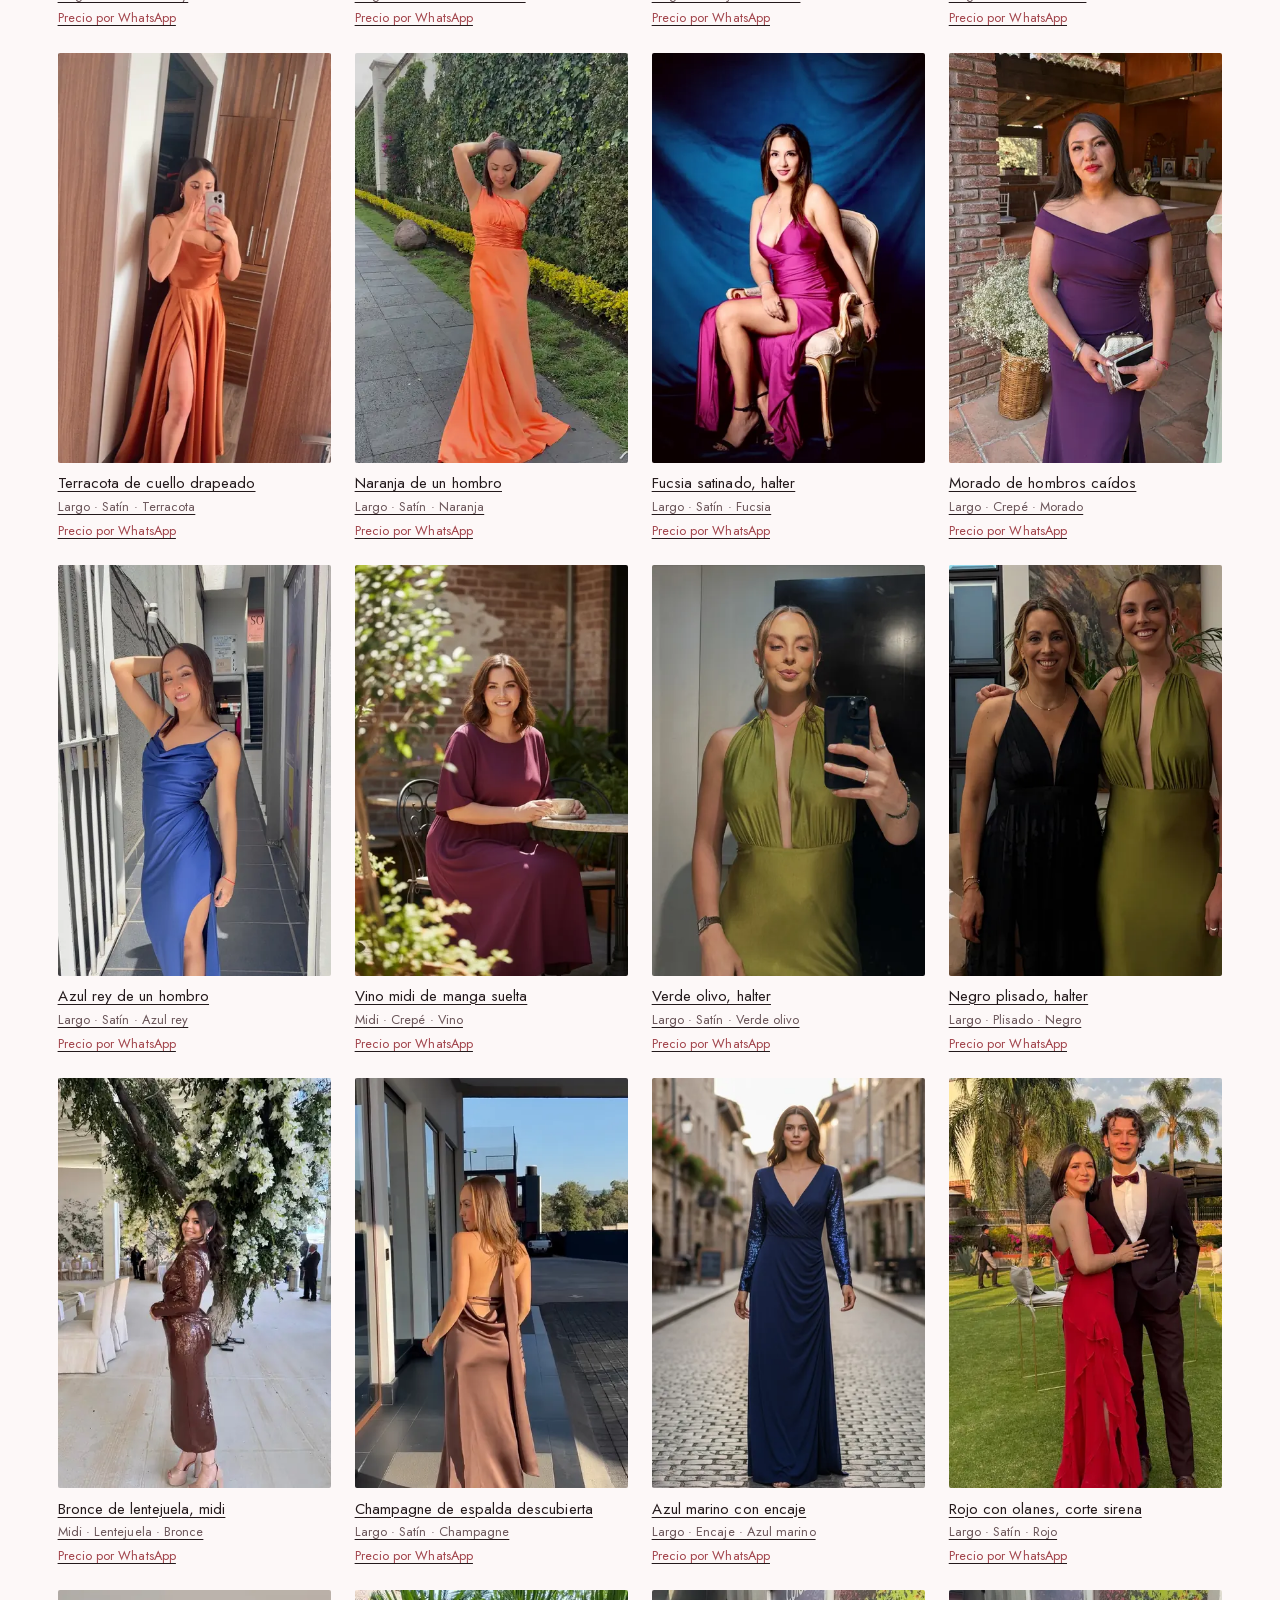
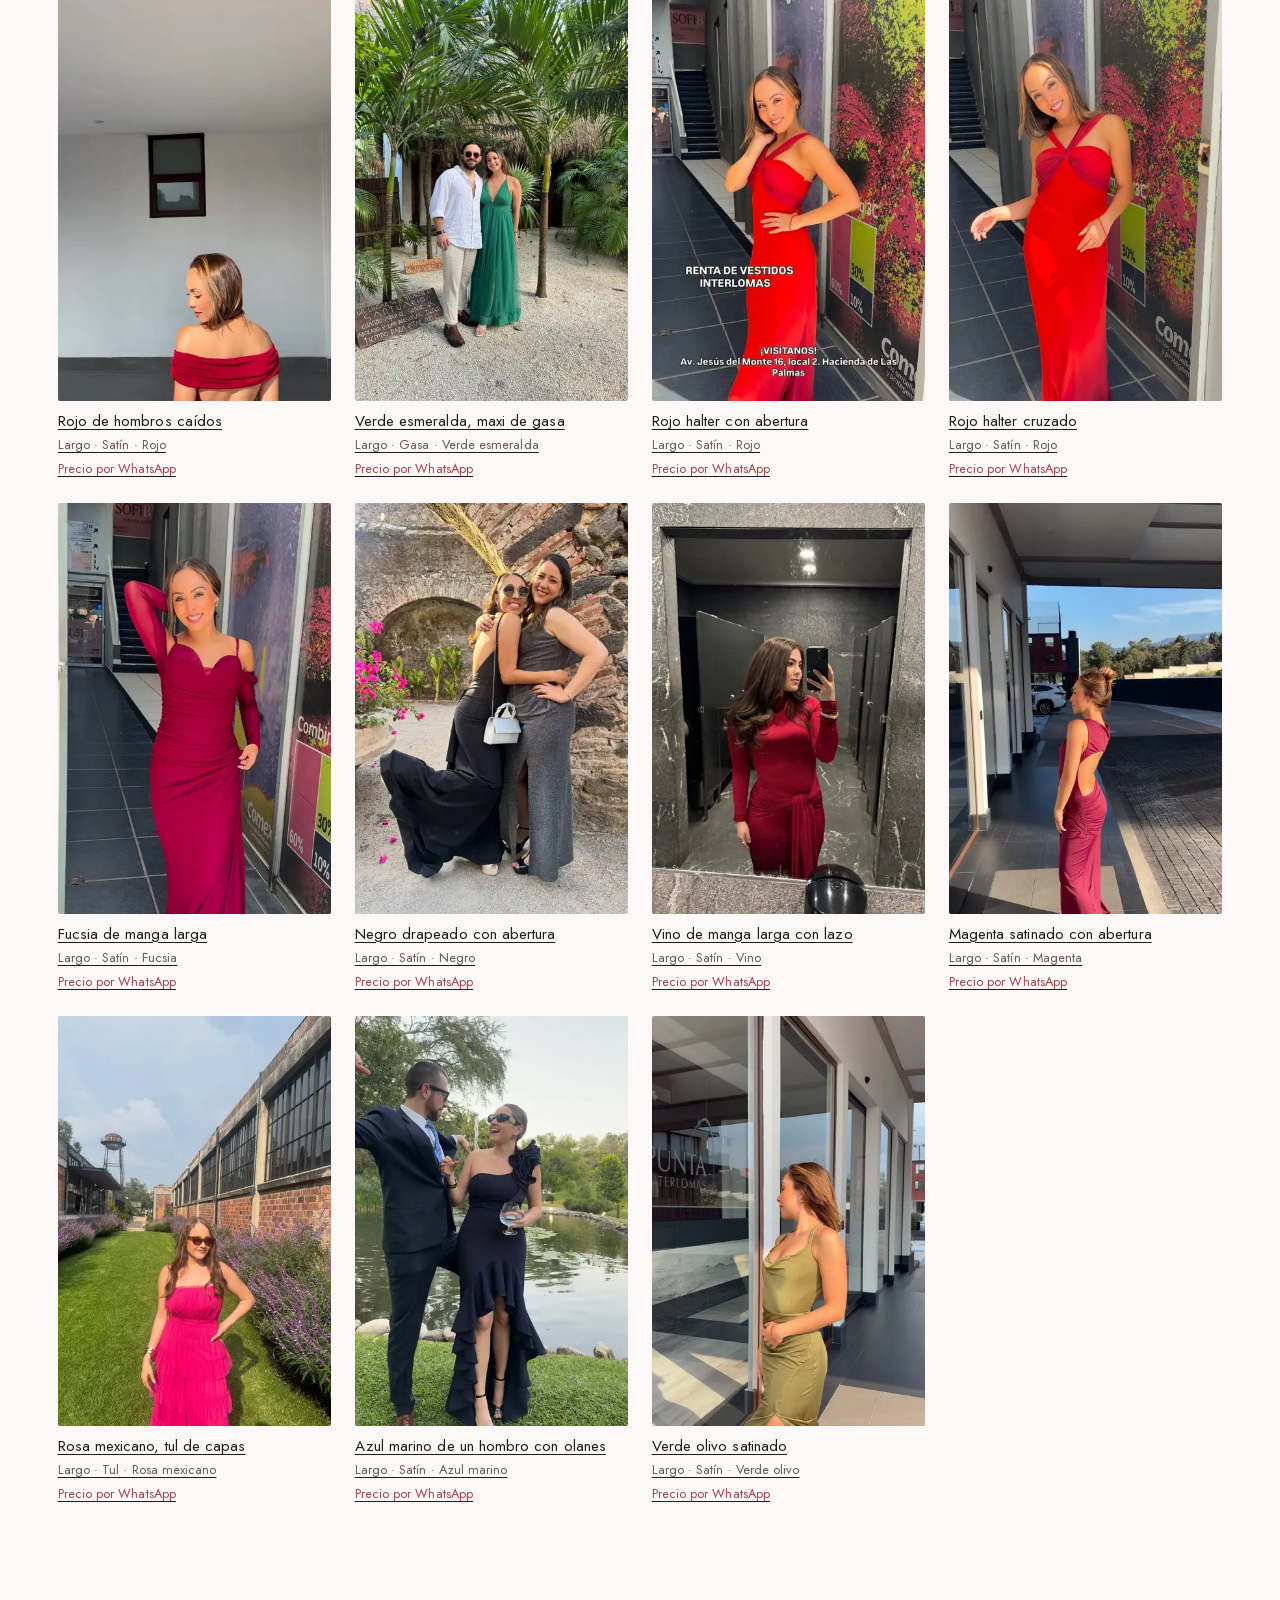
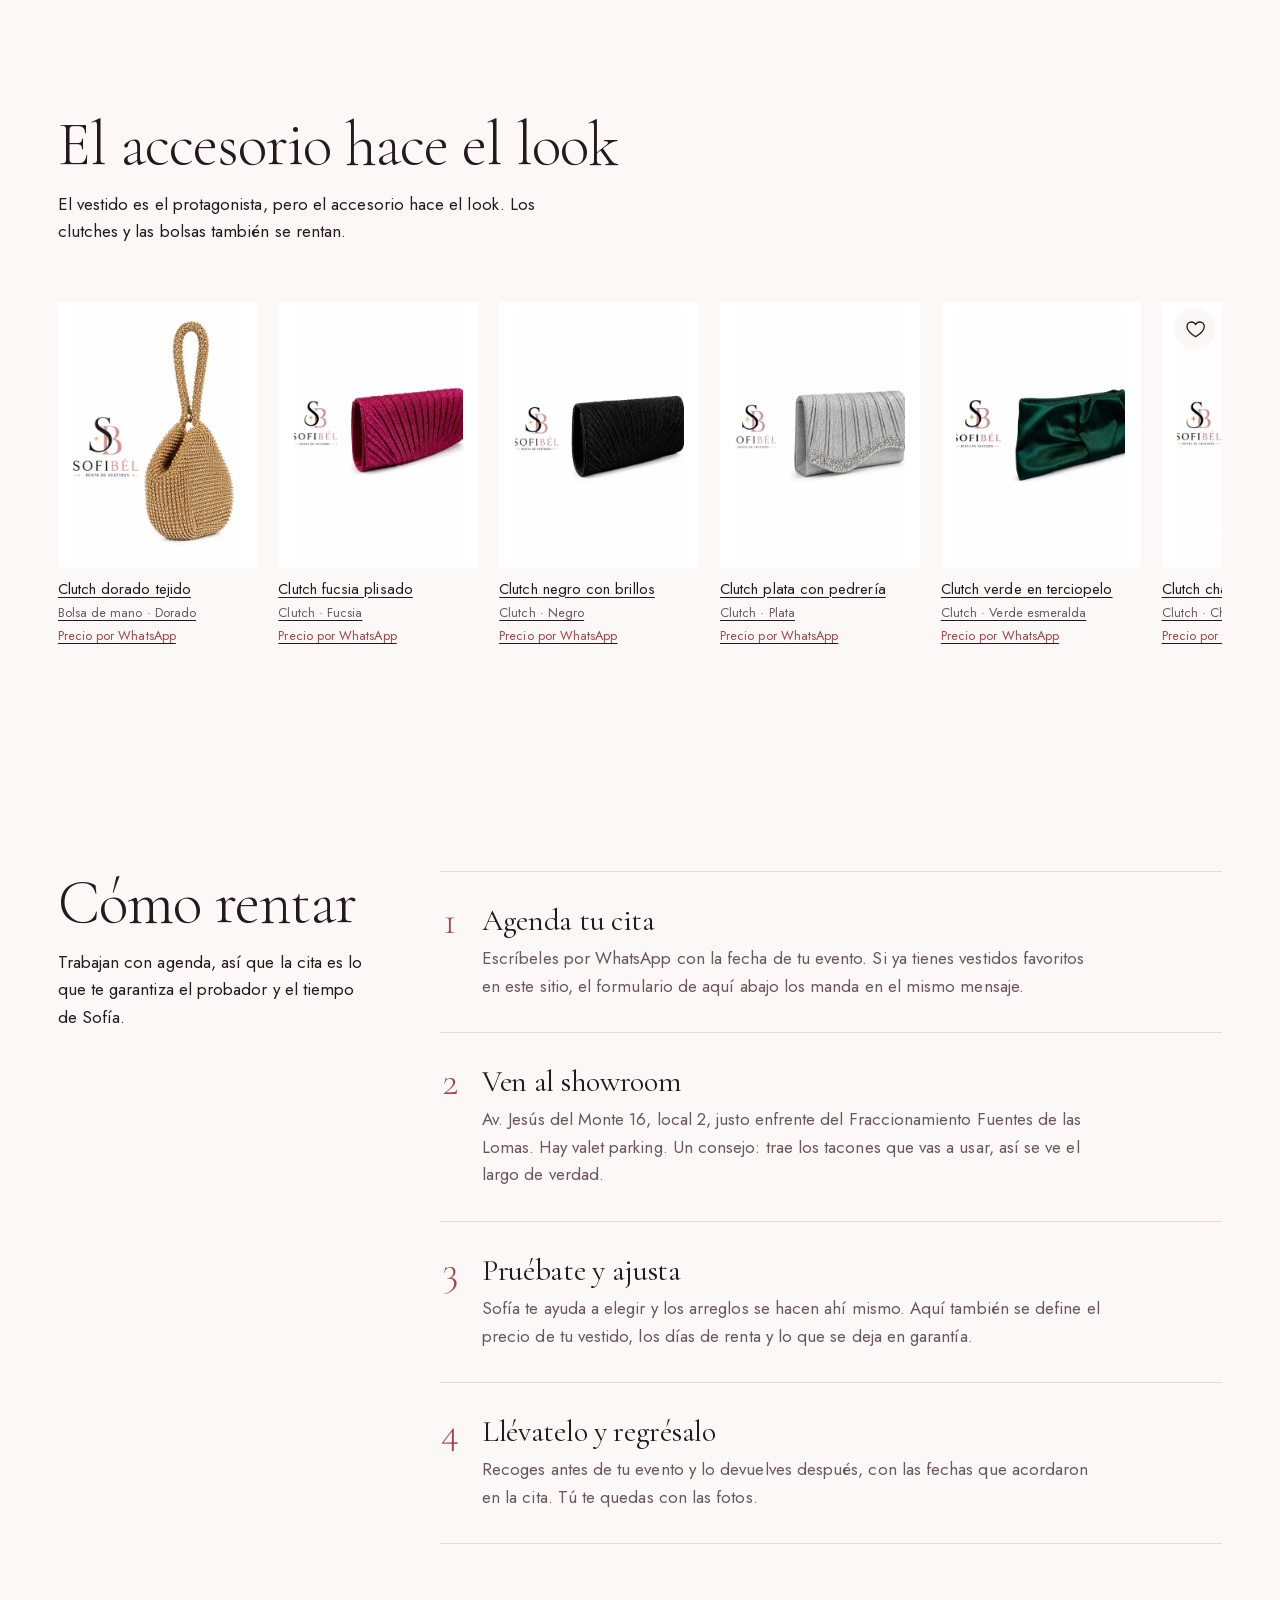
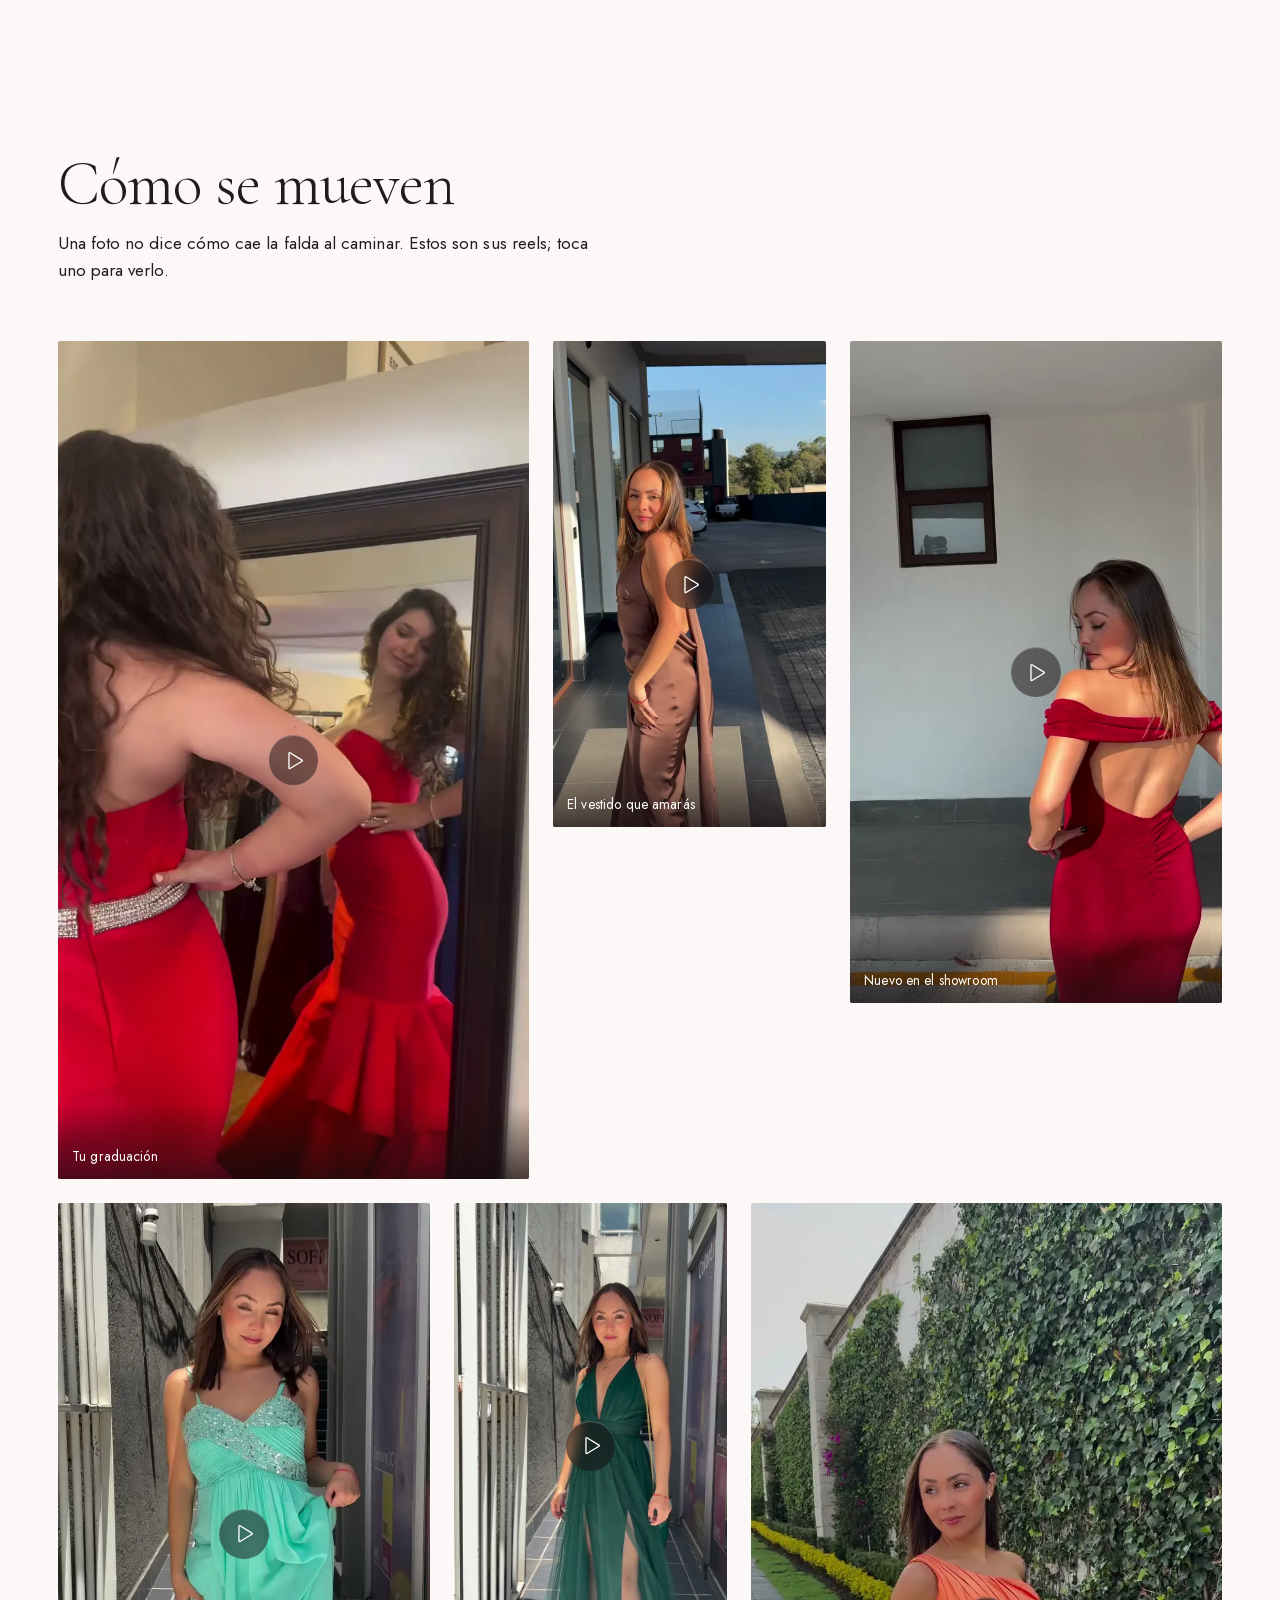
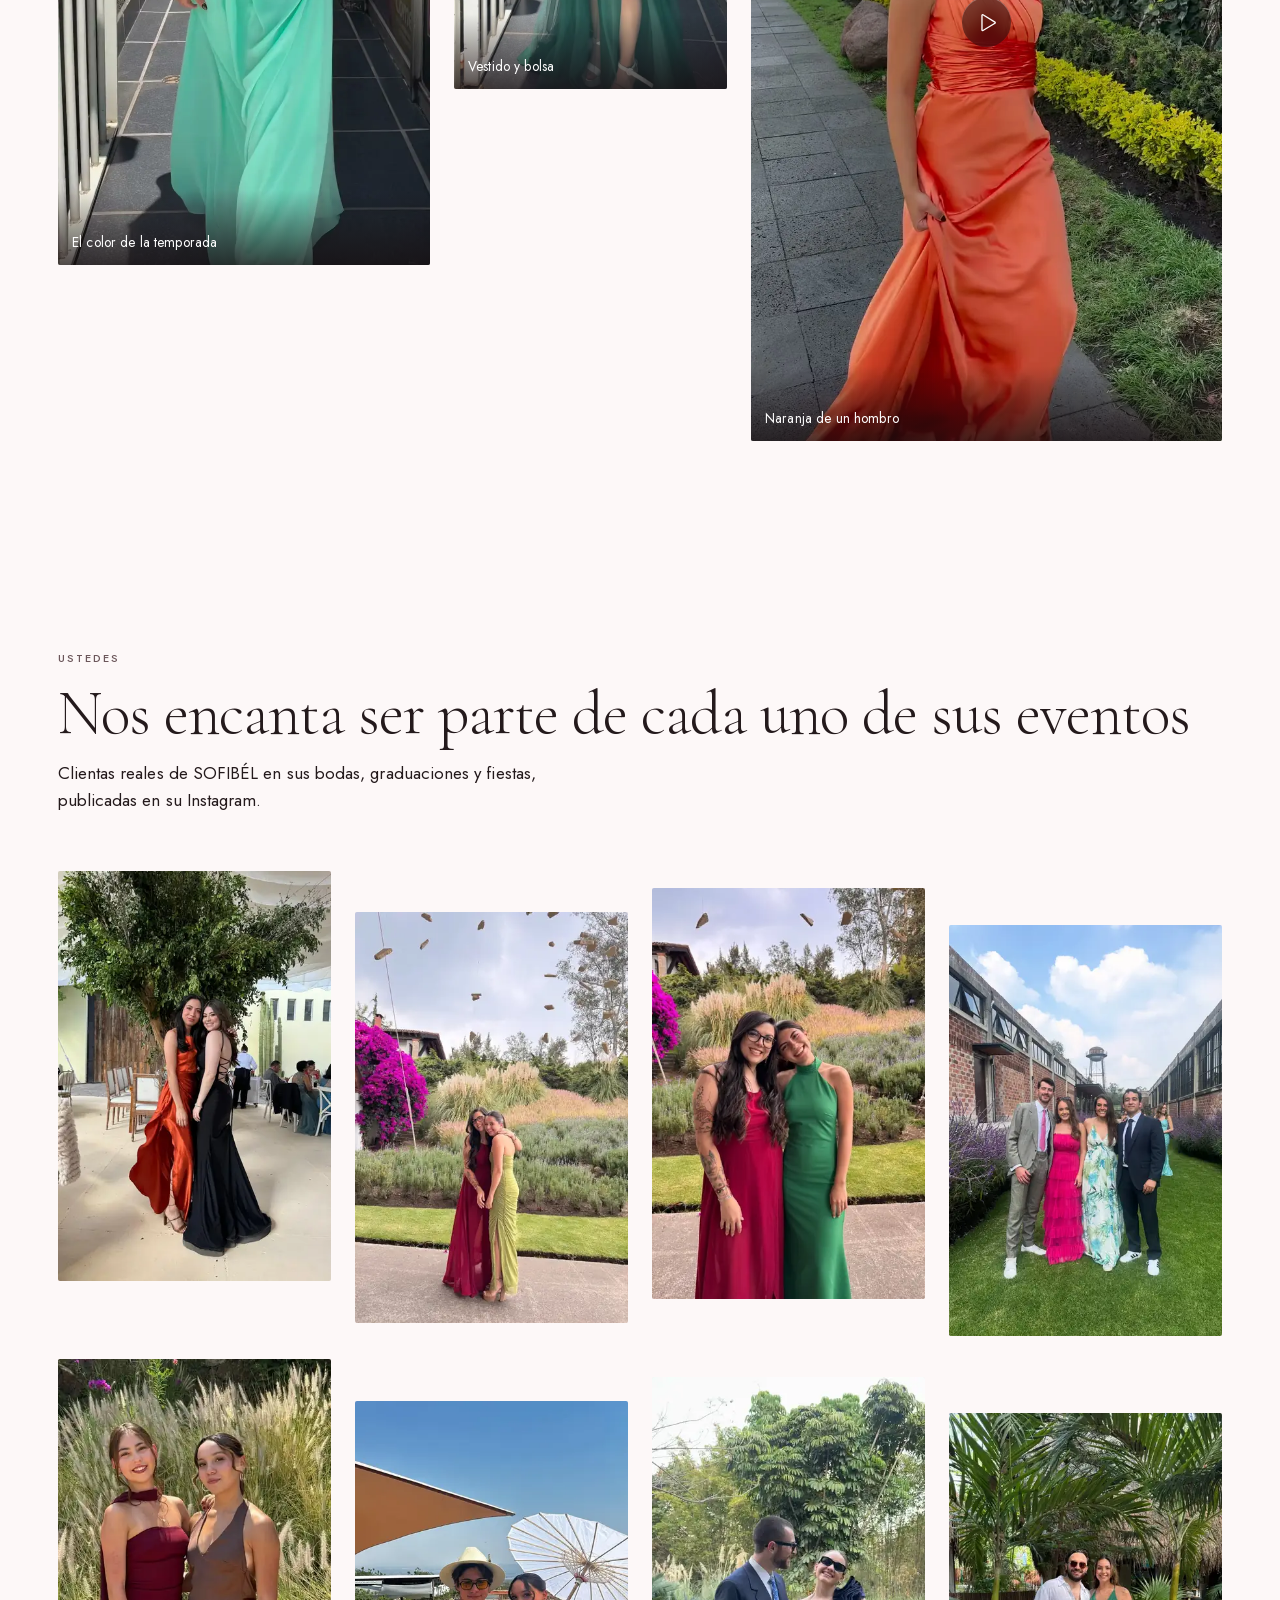
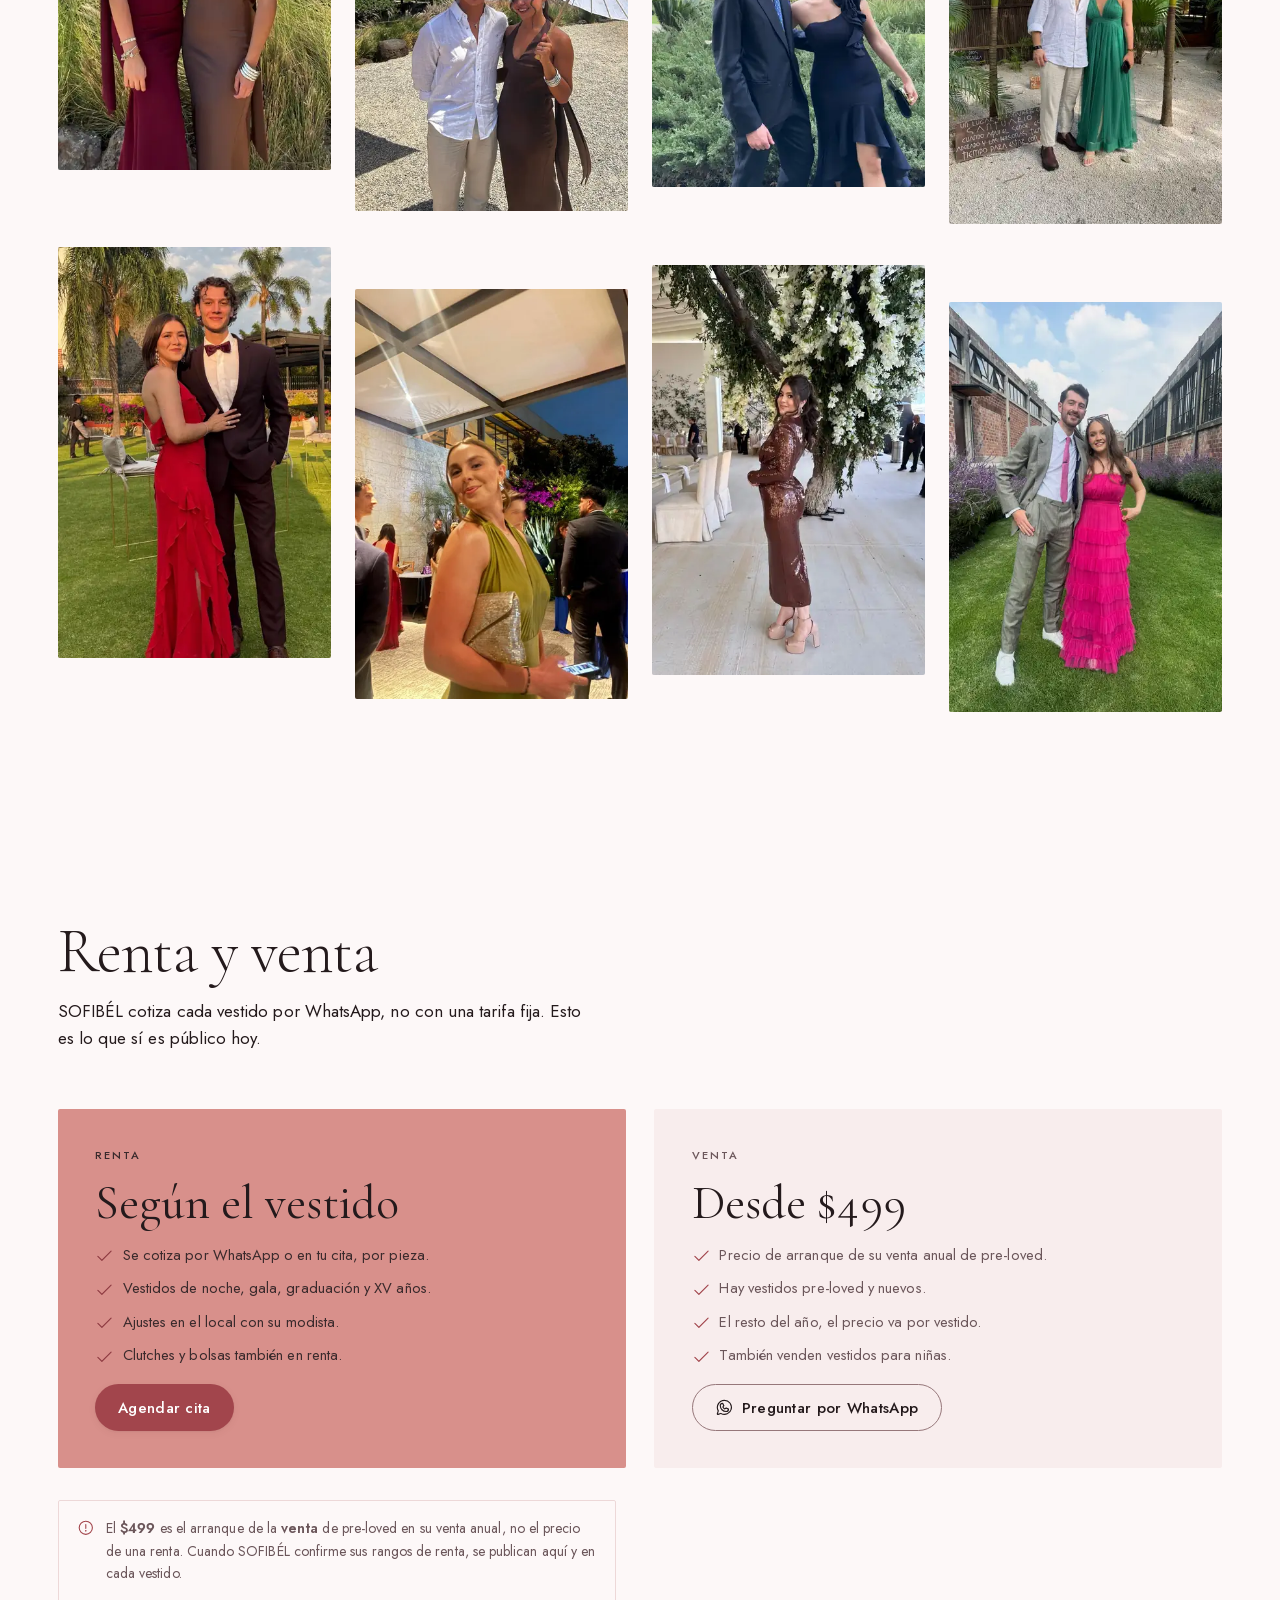
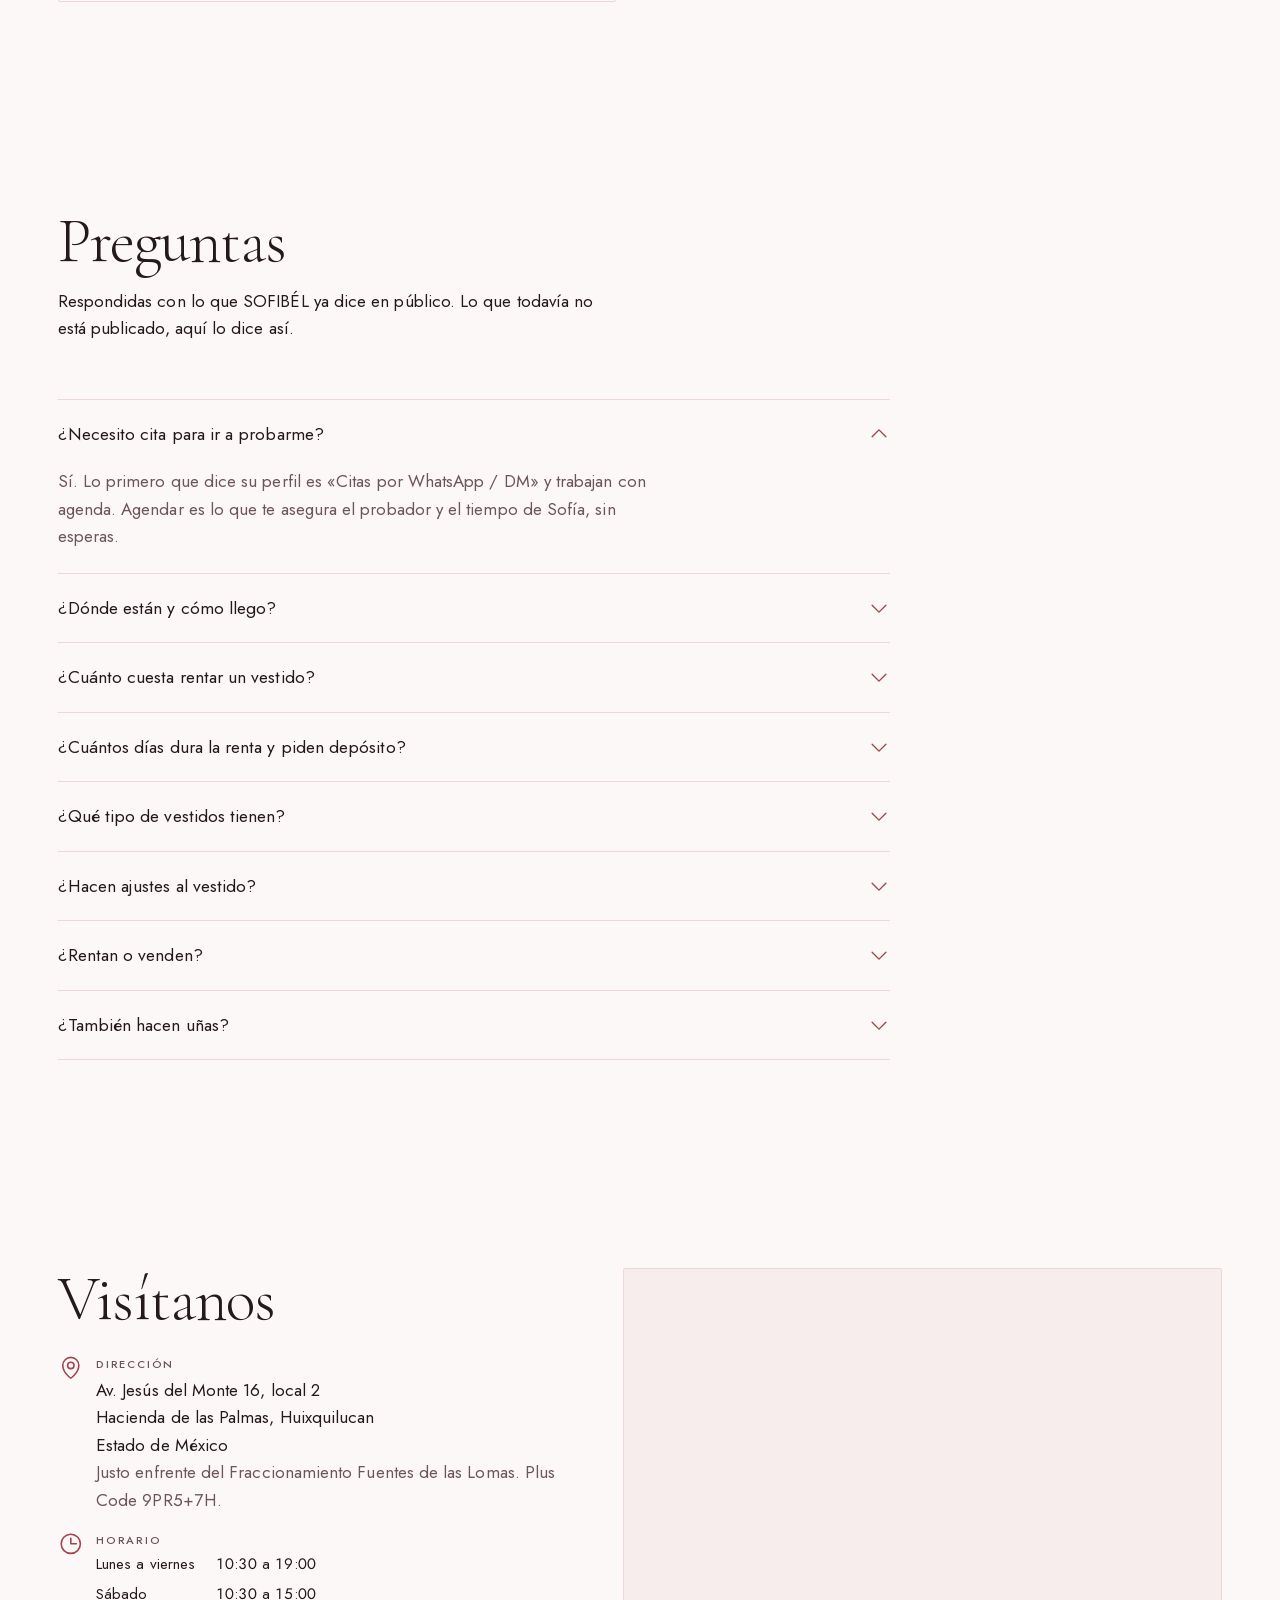
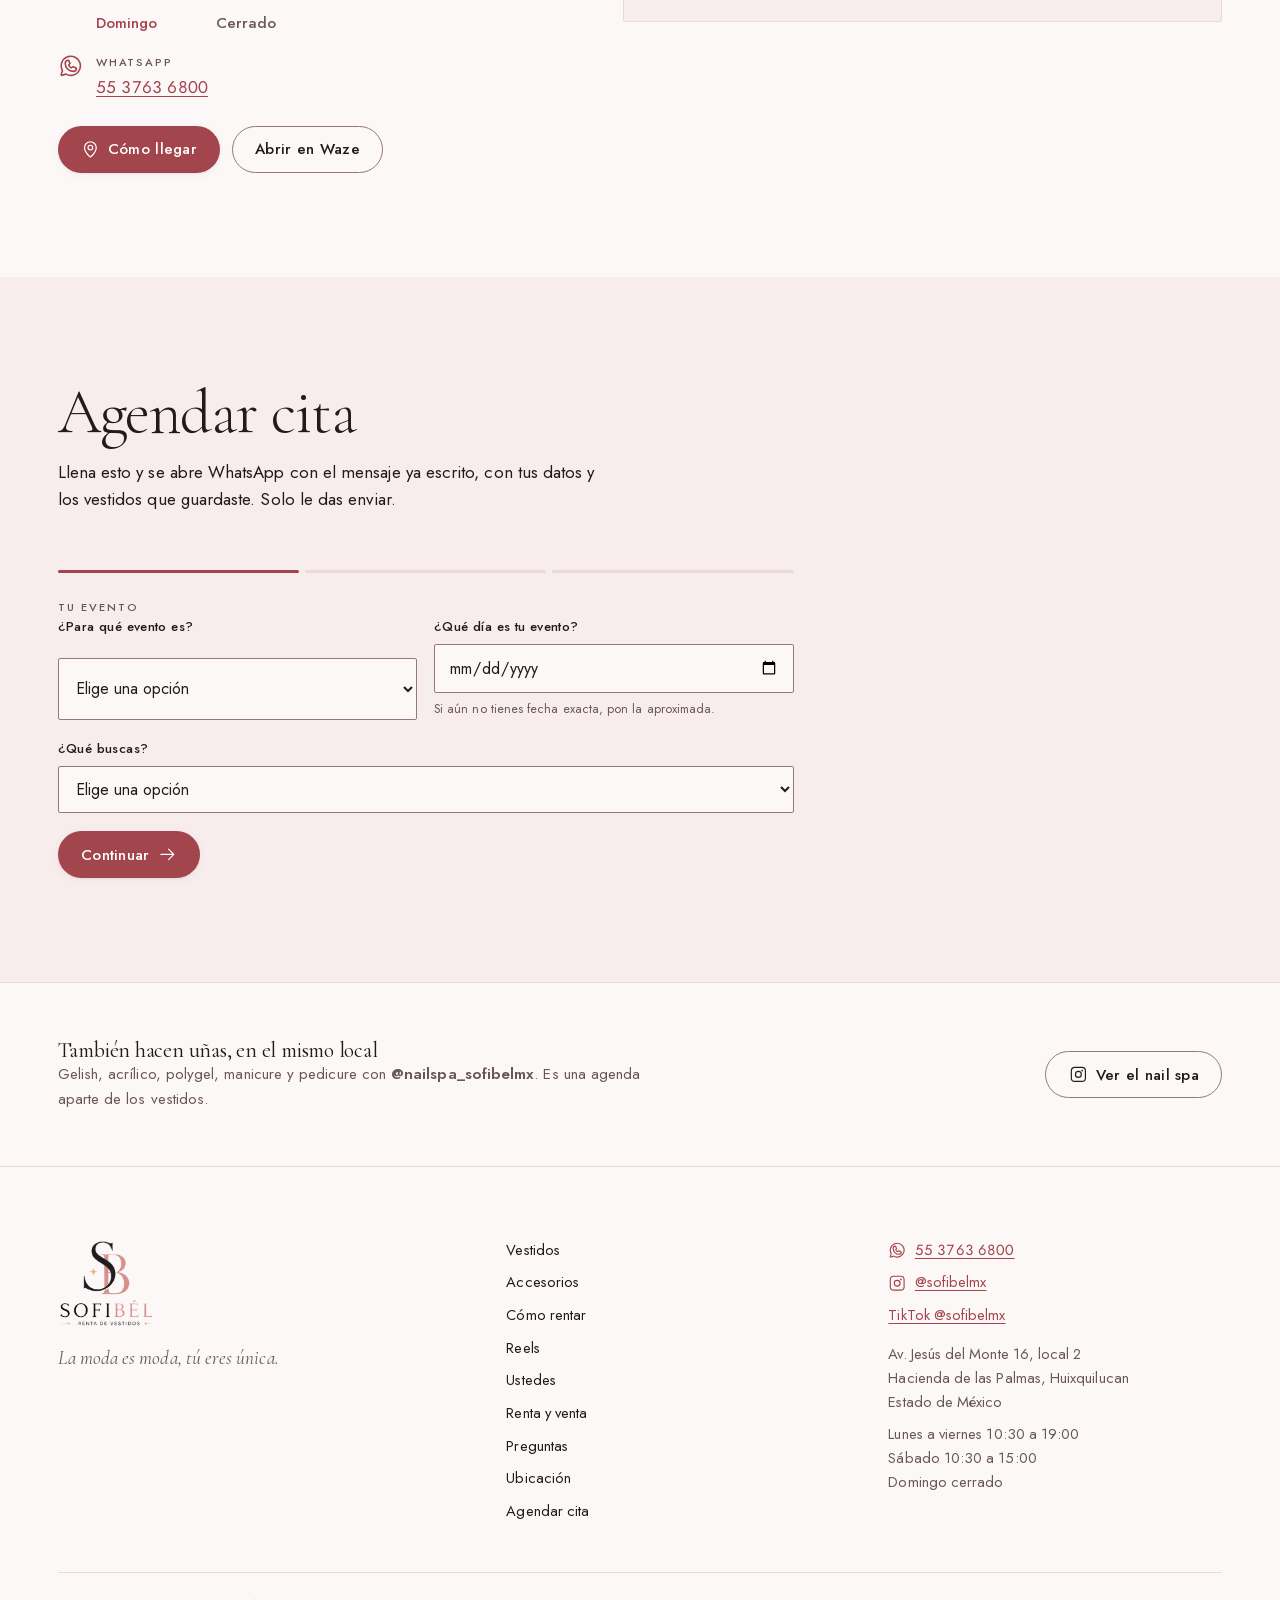
==== commit 0cc2a570: "El catalogo va escrito en el HTML: la pagina ya no puede quedar en blanco Ultimo hueco del reporte d" ====
--- a/index.html
+++ b/index.html
@@ -252,7 +252,16 @@
     </div>
 
     <div class="filtros revela">
-      <div class="fila-chips" id="chips-ocasion" role="group" aria-label="Filtrar por ocasión"></div>
+      <div class="fila-chips" id="chips-ocasion" role="group" aria-label="Filtrar por ocasión">
+        <!--CHIPS-->
+<button class="chip" type="button" aria-pressed="true" data-f="ocasion" data-v="">Todos</button>
+<button class="chip" type="button" aria-pressed="false" data-f="ocasion" data-v="noche">Noche y gala</button>
+<button class="chip" type="button" aria-pressed="false" data-f="ocasion" data-v="graduacion">Graduación</button>
+<button class="chip" type="button" aria-pressed="false" data-f="ocasion" data-v="xv">XV años</button>
+<button class="chip" type="button" aria-pressed="false" data-f="ocasion" data-v="boda">Boda de invitada</button>
+<button class="chip" type="button" aria-pressed="false" data-f="ocasion" data-v="dia">Evento de día</button>
+      <!--/CHIPS-->
+      </div>
       <div class="barra-filtros">
         <div class="fila-chips" id="chips-color" role="group" aria-label="Filtrar por color"></div>
       </div>
@@ -265,7 +274,523 @@
       </div>
     </div>
 
-    <div class="rejilla" id="rejilla-vestidos"></div>
+    <div class="rejilla" id="rejilla-vestidos">
+      <!--CATALOGO-->
+<article class="pieza" data-id="azul-rey-cruzado"
+      data-ocasion="noche graduacion dia" data-color="Azul rey"
+      data-largo="Largo" data-tela="Satín">
+    <button class="corazon" type="button" aria-pressed="false" data-fav="azul-rey-cruzado"
+        aria-label="Guardar Azul rey, escote cruzado para mi cita">
+      <svg class="icono" aria-hidden="true"><use href="#i-heart"></use></svg><svg class="icono lleno" aria-hidden="true"><use href="#i-heart-fill"></use></svg>
+    </button>
+    <a class="pieza-boton" href="https://www.instagram.com/p/DXcl1MqlMDS/" data-abre="azul-rey-cruzado">
+      <span class="pieza-foto">
+        <img src="images/vestidos/azul-rey-cruzado-1-1080.webp" srcset="images/vestidos/azul-rey-cruzado-1-420.webp 420w, images/vestidos/azul-rey-cruzado-1-720.webp 720w, images/vestidos/azul-rey-cruzado-1-1080.webp 1080w" sizes="(min-width:64rem) 20vw, (min-width:40rem) 30vw, 46vw" width="1080" height="1620" alt="Azul rey, escote cruzado, vestido azul rey en renta en SOFIBÉL." decoding="async" class="frente" fetchpriority="high">
+        <img data-src="images/vestidos/azul-rey-cruzado-2-1080.webp" data-srcset="images/vestidos/azul-rey-cruzado-2-420.webp 420w, images/vestidos/azul-rey-cruzado-2-720.webp 720w, images/vestidos/azul-rey-cruzado-2-1080.webp 1080w" sizes="(min-width:64rem) 20vw, (min-width:40rem) 30vw, 46vw" width="1080" height="1620" alt="Azul rey, escote cruzado, vestido azul rey en renta en SOFIBÉL, otra toma." decoding="async" class="reverso"><noscript><img src="images/vestidos/azul-rey-cruzado-2-1080.webp" srcset="images/vestidos/azul-rey-cruzado-2-420.webp 420w, images/vestidos/azul-rey-cruzado-2-720.webp 720w, images/vestidos/azul-rey-cruzado-2-1080.webp 1080w" sizes="(min-width:64rem) 20vw, (min-width:40rem) 30vw, 46vw" width="1080" height="1620" alt="Azul rey, escote cruzado, vestido azul rey en renta en SOFIBÉL, otra toma." decoding="async" class="reverso" loading="lazy"></noscript>
+      </span>
+      <span class="pieza-pie">
+        <span class="nombre">Azul rey, escote cruzado</span>
+        <span class="meta">Largo · Satín · Azul rey</span>
+        <span class="sin-precio">Precio por WhatsApp</span>
+      </span>
+    </a>
+  </article>
+<article class="pieza" data-id="verde-esmeralda-tul"
+      data-ocasion="noche graduacion" data-color="Verde esmeralda"
+      data-largo="Largo" data-tela="Tul">
+    <button class="corazon" type="button" aria-pressed="false" data-fav="verde-esmeralda-tul"
+        aria-label="Guardar Verde esmeralda en tul para mi cita">
+      <svg class="icono" aria-hidden="true"><use href="#i-heart"></use></svg><svg class="icono lleno" aria-hidden="true"><use href="#i-heart-fill"></use></svg>
+    </button>
+    <a class="pieza-boton" href="https://www.instagram.com/p/Day00i0BYo8/" data-abre="verde-esmeralda-tul">
+      <span class="pieza-foto">
+        <img src="images/vestidos/verde-esmeralda-tul-1-720.webp" srcset="images/vestidos/verde-esmeralda-tul-1-420.webp 420w, images/vestidos/verde-esmeralda-tul-1-720.webp 720w" sizes="(min-width:64rem) 20vw, (min-width:40rem) 30vw, 46vw" width="720" height="1080" alt="Verde esmeralda en tul, vestido verde esmeralda en renta en SOFIBÉL." decoding="async" class="frente" fetchpriority="high">
+        
+      </span>
+      <span class="pieza-pie">
+        <span class="nombre">Verde esmeralda en tul</span>
+        <span class="meta">Largo · Tul · Verde esmeralda</span>
+        <span class="sin-precio">Precio por WhatsApp</span>
+      </span>
+    </a>
+  </article>
+<article class="pieza" data-id="menta-lentejuela"
+      data-ocasion="xv graduacion dia" data-color="Menta"
+      data-largo="Largo" data-tela="Lentejuela">
+    <button class="corazon" type="button" aria-pressed="false" data-fav="menta-lentejuela"
+        aria-label="Guardar Menta con corpiño de lentejuela para mi cita">
+      <svg class="icono" aria-hidden="true"><use href="#i-heart"></use></svg><svg class="icono lleno" aria-hidden="true"><use href="#i-heart-fill"></use></svg>
+    </button>
+    <a class="pieza-boton" href="https://www.instagram.com/p/DcKWiMKsfFx/" data-abre="menta-lentejuela">
+      <span class="pieza-foto">
+        <img src="images/vestidos/menta-lentejuela-1-720.webp" srcset="images/vestidos/menta-lentejuela-1-420.webp 420w, images/vestidos/menta-lentejuela-1-720.webp 720w" sizes="(min-width:64rem) 20vw, (min-width:40rem) 30vw, 46vw" width="720" height="1080" alt="Menta con corpiño de lentejuela, vestido menta en renta en SOFIBÉL." decoding="async" class="frente" fetchpriority="high">
+        
+      </span>
+      <span class="pieza-pie">
+        <span class="nombre">Menta con corpiño de lentejuela</span>
+        <span class="meta">Largo · Lentejuela · Menta</span>
+        <span class="sin-precio">Precio por WhatsApp</span>
+      </span>
+    </a>
+  </article>
+<article class="pieza" data-id="terracota-halter"
+      data-ocasion="noche boda" data-color="Terracota"
+      data-largo="Largo" data-tela="Satín">
+    <button class="corazon" type="button" aria-pressed="false" data-fav="terracota-halter"
+        aria-label="Guardar Terracota satinado, halter para mi cita">
+      <svg class="icono" aria-hidden="true"><use href="#i-heart"></use></svg><svg class="icono lleno" aria-hidden="true"><use href="#i-heart-fill"></use></svg>
+    </button>
+    <a class="pieza-boton" href="https://www.instagram.com/p/DYikSvXvkyq/" data-abre="terracota-halter">
+      <span class="pieza-foto">
+        <img src="images/vestidos/terracota-halter-1-420.webp" srcset="images/vestidos/terracota-halter-1-420.webp 420w" sizes="(min-width:64rem) 20vw, (min-width:40rem) 30vw, 46vw" width="420" height="630" alt="Terracota satinado, halter, vestido terracota en renta en SOFIBÉL." decoding="async" class="frente" fetchpriority="high">
+        
+      </span>
+      <span class="pieza-pie">
+        <span class="nombre">Terracota satinado, halter</span>
+        <span class="meta">Largo · Satín · Terracota</span>
+        <span class="sin-precio">Precio por WhatsApp</span>
+      </span>
+    </a>
+  </article>
+<article class="pieza" data-id="terracota-drapeado"
+      data-ocasion="noche boda" data-color="Terracota"
+      data-largo="Largo" data-tela="Satín">
+    <button class="corazon" type="button" aria-pressed="false" data-fav="terracota-drapeado"
+        aria-label="Guardar Terracota de cuello drapeado para mi cita">
+      <svg class="icono" aria-hidden="true"><use href="#i-heart"></use></svg><svg class="icono lleno" aria-hidden="true"><use href="#i-heart-fill"></use></svg>
+    </button>
+    <a class="pieza-boton" href="https://www.instagram.com/p/Dbre6V6tpPk/" data-abre="terracota-drapeado">
+      <span class="pieza-foto">
+        <img src="images/vestidos/terracota-drapeado-1-1080.webp" srcset="images/vestidos/terracota-drapeado-1-420.webp 420w, images/vestidos/terracota-drapeado-1-720.webp 720w, images/vestidos/terracota-drapeado-1-1080.webp 1080w" sizes="(min-width:64rem) 20vw, (min-width:40rem) 30vw, 46vw" width="1080" height="1620" alt="Terracota de cuello drapeado, vestido terracota en renta en SOFIBÉL." decoding="async" class="frente" fetchpriority="high">
+        
+      </span>
+      <span class="pieza-pie">
+        <span class="nombre">Terracota de cuello drapeado</span>
+        <span class="meta">Largo · Satín · Terracota</span>
+        <span class="sin-precio">Precio por WhatsApp</span>
+      </span>
+    </a>
+  </article>
+<article class="pieza" data-id="naranja-un-hombro"
+      data-ocasion="noche boda" data-color="Naranja"
+      data-largo="Largo" data-tela="Satín">
+    <button class="corazon" type="button" aria-pressed="false" data-fav="naranja-un-hombro"
+        aria-label="Guardar Naranja de un hombro para mi cita">
+      <svg class="icono" aria-hidden="true"><use href="#i-heart"></use></svg><svg class="icono lleno" aria-hidden="true"><use href="#i-heart-fill"></use></svg>
+    </button>
+    <a class="pieza-boton" href="https://www.instagram.com/p/DaeF2J6P32r/" data-abre="naranja-un-hombro">
+      <span class="pieza-foto">
+        <img src="images/vestidos/naranja-un-hombro-1-720.webp" srcset="images/vestidos/naranja-un-hombro-1-420.webp 420w, images/vestidos/naranja-un-hombro-1-720.webp 720w" sizes="(min-width:64rem) 20vw, (min-width:40rem) 30vw, 46vw" width="720" height="1080" alt="Naranja de un hombro, vestido naranja en renta en SOFIBÉL." decoding="async" class="frente" fetchpriority="high">
+        
+      </span>
+      <span class="pieza-pie">
+        <span class="nombre">Naranja de un hombro</span>
+        <span class="meta">Largo · Satín · Naranja</span>
+        <span class="sin-precio">Precio por WhatsApp</span>
+      </span>
+    </a>
+  </article>
+<article class="pieza" data-id="fucsia-halter"
+      data-ocasion="noche" data-color="Fucsia"
+      data-largo="Largo" data-tela="Satín">
+    <button class="corazon" type="button" aria-pressed="false" data-fav="fucsia-halter"
+        aria-label="Guardar Fucsia satinado, halter para mi cita">
+      <svg class="icono" aria-hidden="true"><use href="#i-heart"></use></svg><svg class="icono lleno" aria-hidden="true"><use href="#i-heart-fill"></use></svg>
+    </button>
+    <a class="pieza-boton" href="https://www.instagram.com/p/Dbo2qKnRTpD/" data-abre="fucsia-halter">
+      <span class="pieza-foto">
+        <img data-src="images/vestidos/fucsia-halter-1-1080.webp" data-srcset="images/vestidos/fucsia-halter-1-420.webp 420w, images/vestidos/fucsia-halter-1-720.webp 720w, images/vestidos/fucsia-halter-1-1080.webp 1080w" sizes="(min-width:64rem) 20vw, (min-width:40rem) 30vw, 46vw" width="1080" height="1620" alt="Fucsia satinado, halter, vestido fucsia en renta en SOFIBÉL." decoding="async" class="frente"><noscript><img src="images/vestidos/fucsia-halter-1-1080.webp" srcset="images/vestidos/fucsia-halter-1-420.webp 420w, images/vestidos/fucsia-halter-1-720.webp 720w, images/vestidos/fucsia-halter-1-1080.webp 1080w" sizes="(min-width:64rem) 20vw, (min-width:40rem) 30vw, 46vw" width="1080" height="1620" alt="Fucsia satinado, halter, vestido fucsia en renta en SOFIBÉL." decoding="async" class="frente" loading="lazy"></noscript>
+        
+      </span>
+      <span class="pieza-pie">
+        <span class="nombre">Fucsia satinado, halter</span>
+        <span class="meta">Largo · Satín · Fucsia</span>
+        <span class="sin-precio">Precio por WhatsApp</span>
+      </span>
+    </a>
+  </article>
+<article class="pieza" data-id="morado-hombros-caidos"
+      data-ocasion="boda noche" data-color="Morado"
+      data-largo="Largo" data-tela="Crepé">
+    <button class="corazon" type="button" aria-pressed="false" data-fav="morado-hombros-caidos"
+        aria-label="Guardar Morado de hombros caídos para mi cita">
+      <svg class="icono" aria-hidden="true"><use href="#i-heart"></use></svg><svg class="icono lleno" aria-hidden="true"><use href="#i-heart-fill"></use></svg>
+    </button>
+    <a class="pieza-boton" href="https://www.instagram.com/p/DawP7I0OnXe/" data-abre="morado-hombros-caidos">
+      <span class="pieza-foto">
+        <img data-src="images/vestidos/morado-hombros-caidos-1-1080.webp" data-srcset="images/vestidos/morado-hombros-caidos-1-420.webp 420w, images/vestidos/morado-hombros-caidos-1-720.webp 720w, images/vestidos/morado-hombros-caidos-1-1080.webp 1080w" sizes="(min-width:64rem) 20vw, (min-width:40rem) 30vw, 46vw" width="1080" height="1620" alt="Morado de hombros caídos, vestido morado en renta en SOFIBÉL." decoding="async" class="frente"><noscript><img src="images/vestidos/morado-hombros-caidos-1-1080.webp" srcset="images/vestidos/morado-hombros-caidos-1-420.webp 420w, images/vestidos/morado-hombros-caidos-1-720.webp 720w, images/vestidos/morado-hombros-caidos-1-1080.webp 1080w" sizes="(min-width:64rem) 20vw, (min-width:40rem) 30vw, 46vw" width="1080" height="1620" alt="Morado de hombros caídos, vestido morado en renta en SOFIBÉL." decoding="async" class="frente" loading="lazy"></noscript>
+        
+      </span>
+      <span class="pieza-pie">
+        <span class="nombre">Morado de hombros caídos</span>
+        <span class="meta">Largo · Crepé · Morado</span>
+        <span class="sin-precio">Precio por WhatsApp</span>
+      </span>
+    </a>
+  </article>
+<article class="pieza" data-id="azul-un-hombro"
+      data-ocasion="noche graduacion" data-color="Azul rey"
+      data-largo="Largo" data-tela="Satín">
+    <button class="corazon" type="button" aria-pressed="false" data-fav="azul-un-hombro"
+        aria-label="Guardar Azul rey de un hombro para mi cita">
+      <svg class="icono" aria-hidden="true"><use href="#i-heart"></use></svg><svg class="icono lleno" aria-hidden="true"><use href="#i-heart-fill"></use></svg>
+    </button>
+    <a class="pieza-boton" href="https://www.instagram.com/p/DaJqe7zPO5C/" data-abre="azul-un-hombro">
+      <span class="pieza-foto">
+        <img data-src="images/vestidos/azul-un-hombro-1-720.webp" data-srcset="images/vestidos/azul-un-hombro-1-420.webp 420w, images/vestidos/azul-un-hombro-1-720.webp 720w" sizes="(min-width:64rem) 20vw, (min-width:40rem) 30vw, 46vw" width="720" height="1080" alt="Azul rey de un hombro, vestido azul rey en renta en SOFIBÉL." decoding="async" class="frente"><noscript><img src="images/vestidos/azul-un-hombro-1-720.webp" srcset="images/vestidos/azul-un-hombro-1-420.webp 420w, images/vestidos/azul-un-hombro-1-720.webp 720w" sizes="(min-width:64rem) 20vw, (min-width:40rem) 30vw, 46vw" width="720" height="1080" alt="Azul rey de un hombro, vestido azul rey en renta en SOFIBÉL." decoding="async" class="frente" loading="lazy"></noscript>
+        
+      </span>
+      <span class="pieza-pie">
+        <span class="nombre">Azul rey de un hombro</span>
+        <span class="meta">Largo · Satín · Azul rey</span>
+        <span class="sin-precio">Precio por WhatsApp</span>
+      </span>
+    </a>
+  </article>
+<article class="pieza" data-id="vino-midi-manga"
+      data-ocasion="dia boda" data-color="Vino"
+      data-largo="Midi" data-tela="Crepé">
+    <button class="corazon" type="button" aria-pressed="false" data-fav="vino-midi-manga"
+        aria-label="Guardar Vino midi de manga suelta para mi cita">
+      <svg class="icono" aria-hidden="true"><use href="#i-heart"></use></svg><svg class="icono lleno" aria-hidden="true"><use href="#i-heart-fill"></use></svg>
+    </button>
+    <a class="pieza-boton" href="https://www.instagram.com/p/DamDbQjnJcz/" data-abre="vino-midi-manga">
+      <span class="pieza-foto">
+        <img data-src="images/vestidos/vino-midi-manga-1-720.webp" data-srcset="images/vestidos/vino-midi-manga-1-420.webp 420w, images/vestidos/vino-midi-manga-1-720.webp 720w" sizes="(min-width:64rem) 20vw, (min-width:40rem) 30vw, 46vw" width="720" height="1080" alt="Vino midi de manga suelta, vestido vino en renta en SOFIBÉL." decoding="async" class="frente"><noscript><img src="images/vestidos/vino-midi-manga-1-720.webp" srcset="images/vestidos/vino-midi-manga-1-420.webp 420w, images/vestidos/vino-midi-manga-1-720.webp 720w" sizes="(min-width:64rem) 20vw, (min-width:40rem) 30vw, 46vw" width="720" height="1080" alt="Vino midi de manga suelta, vestido vino en renta en SOFIBÉL." decoding="async" class="frente" loading="lazy"></noscript>
+        <img data-src="images/vestidos/vino-midi-manga-2-720.webp" data-srcset="images/vestidos/vino-midi-manga-2-420.webp 420w, images/vestidos/vino-midi-manga-2-720.webp 720w" sizes="(min-width:64rem) 20vw, (min-width:40rem) 30vw, 46vw" width="720" height="1080" alt="Vino midi de manga suelta, vestido vino en renta en SOFIBÉL, otra toma." decoding="async" class="reverso"><noscript><img src="images/vestidos/vino-midi-manga-2-720.webp" srcset="images/vestidos/vino-midi-manga-2-420.webp 420w, images/vestidos/vino-midi-manga-2-720.webp 720w" sizes="(min-width:64rem) 20vw, (min-width:40rem) 30vw, 46vw" width="720" height="1080" alt="Vino midi de manga suelta, vestido vino en renta en SOFIBÉL, otra toma." decoding="async" class="reverso" loading="lazy"></noscript>
+      </span>
+      <span class="pieza-pie">
+        <span class="nombre">Vino midi de manga suelta</span>
+        <span class="meta">Midi · Crepé · Vino</span>
+        <span class="sin-precio">Precio por WhatsApp</span>
+      </span>
+    </a>
+  </article>
+<article class="pieza" data-id="verde-olivo-halter"
+      data-ocasion="noche boda" data-color="Verde olivo"
+      data-largo="Largo" data-tela="Satín">
+    <button class="corazon" type="button" aria-pressed="false" data-fav="verde-olivo-halter"
+        aria-label="Guardar Verde olivo, halter para mi cita">
+      <svg class="icono" aria-hidden="true"><use href="#i-heart"></use></svg><svg class="icono lleno" aria-hidden="true"><use href="#i-heart-fill"></use></svg>
+    </button>
+    <a class="pieza-boton" href="https://www.instagram.com/p/DY3NX/" data-abre="verde-olivo-halter">
+      <span class="pieza-foto">
+        <img data-src="images/vestidos/verde-olivo-halter-1-1080.webp" data-srcset="images/vestidos/verde-olivo-halter-1-420.webp 420w, images/vestidos/verde-olivo-halter-1-720.webp 720w, images/vestidos/verde-olivo-halter-1-1080.webp 1080w" sizes="(min-width:64rem) 20vw, (min-width:40rem) 30vw, 46vw" width="1080" height="1620" alt="Verde olivo, halter, vestido verde olivo en renta en SOFIBÉL." decoding="async" class="frente"><noscript><img src="images/vestidos/verde-olivo-halter-1-1080.webp" srcset="images/vestidos/verde-olivo-halter-1-420.webp 420w, images/vestidos/verde-olivo-halter-1-720.webp 720w, images/vestidos/verde-olivo-halter-1-1080.webp 1080w" sizes="(min-width:64rem) 20vw, (min-width:40rem) 30vw, 46vw" width="1080" height="1620" alt="Verde olivo, halter, vestido verde olivo en renta en SOFIBÉL." decoding="async" class="frente" loading="lazy"></noscript>
+        <img data-src="images/vestidos/verde-olivo-halter-2-1080.webp" data-srcset="images/vestidos/verde-olivo-halter-2-420.webp 420w, images/vestidos/verde-olivo-halter-2-720.webp 720w, images/vestidos/verde-olivo-halter-2-1080.webp 1080w" sizes="(min-width:64rem) 20vw, (min-width:40rem) 30vw, 46vw" width="1080" height="1620" alt="Verde olivo, halter, vestido verde olivo en renta en SOFIBÉL, otra toma." decoding="async" class="reverso"><noscript><img src="images/vestidos/verde-olivo-halter-2-1080.webp" srcset="images/vestidos/verde-olivo-halter-2-420.webp 420w, images/vestidos/verde-olivo-halter-2-720.webp 720w, images/vestidos/verde-olivo-halter-2-1080.webp 1080w" sizes="(min-width:64rem) 20vw, (min-width:40rem) 30vw, 46vw" width="1080" height="1620" alt="Verde olivo, halter, vestido verde olivo en renta en SOFIBÉL, otra toma." decoding="async" class="reverso" loading="lazy"></noscript>
+      </span>
+      <span class="pieza-pie">
+        <span class="nombre">Verde olivo, halter</span>
+        <span class="meta">Largo · Satín · Verde olivo</span>
+        <span class="sin-precio">Precio por WhatsApp</span>
+      </span>
+    </a>
+  </article>
+<article class="pieza" data-id="negro-plisado-halter"
+      data-ocasion="noche" data-color="Negro"
+      data-largo="Largo" data-tela="Plisado">
+    <button class="corazon" type="button" aria-pressed="false" data-fav="negro-plisado-halter"
+        aria-label="Guardar Negro plisado, halter para mi cita">
+      <svg class="icono" aria-hidden="true"><use href="#i-heart"></use></svg><svg class="icono lleno" aria-hidden="true"><use href="#i-heart-fill"></use></svg>
+    </button>
+    <a class="pieza-boton" href="https://www.instagram.com/p/DY3NX/" data-abre="negro-plisado-halter">
+      <span class="pieza-foto">
+        <img data-src="images/vestidos/negro-plisado-halter-1-1080.webp" data-srcset="images/vestidos/negro-plisado-halter-1-420.webp 420w, images/vestidos/negro-plisado-halter-1-720.webp 720w, images/vestidos/negro-plisado-halter-1-1080.webp 1080w" sizes="(min-width:64rem) 20vw, (min-width:40rem) 30vw, 46vw" width="1080" height="1620" alt="Negro plisado, halter, vestido negro en renta en SOFIBÉL." decoding="async" class="frente"><noscript><img src="images/vestidos/negro-plisado-halter-1-1080.webp" srcset="images/vestidos/negro-plisado-halter-1-420.webp 420w, images/vestidos/negro-plisado-halter-1-720.webp 720w, images/vestidos/negro-plisado-halter-1-1080.webp 1080w" sizes="(min-width:64rem) 20vw, (min-width:40rem) 30vw, 46vw" width="1080" height="1620" alt="Negro plisado, halter, vestido negro en renta en SOFIBÉL." decoding="async" class="frente" loading="lazy"></noscript>
+        
+      </span>
+      <span class="pieza-pie">
+        <span class="nombre">Negro plisado, halter</span>
+        <span class="meta">Largo · Plisado · Negro</span>
+        <span class="sin-precio">Precio por WhatsApp</span>
+      </span>
+    </a>
+  </article>
+<article class="pieza" data-id="bronce-lentejuela-midi"
+      data-ocasion="boda noche" data-color="Bronce"
+      data-largo="Midi" data-tela="Lentejuela">
+    <button class="corazon" type="button" aria-pressed="false" data-fav="bronce-lentejuela-midi"
+        aria-label="Guardar Bronce de lentejuela, midi para mi cita">
+      <svg class="icono" aria-hidden="true"><use href="#i-heart"></use></svg><svg class="icono lleno" aria-hidden="true"><use href="#i-heart-fill"></use></svg>
+    </button>
+    <a class="pieza-boton" href="https://www.instagram.com/p/DYdkiA0nGME/" data-abre="bronce-lentejuela-midi">
+      <span class="pieza-foto">
+        <img data-src="images/vestidos/bronce-lentejuela-midi-1-1080.webp" data-srcset="images/vestidos/bronce-lentejuela-midi-1-420.webp 420w, images/vestidos/bronce-lentejuela-midi-1-720.webp 720w, images/vestidos/bronce-lentejuela-midi-1-1080.webp 1080w" sizes="(min-width:64rem) 20vw, (min-width:40rem) 30vw, 46vw" width="1080" height="1620" alt="Bronce de lentejuela, midi, vestido bronce en renta en SOFIBÉL." decoding="async" class="frente"><noscript><img src="images/vestidos/bronce-lentejuela-midi-1-1080.webp" srcset="images/vestidos/bronce-lentejuela-midi-1-420.webp 420w, images/vestidos/bronce-lentejuela-midi-1-720.webp 720w, images/vestidos/bronce-lentejuela-midi-1-1080.webp 1080w" sizes="(min-width:64rem) 20vw, (min-width:40rem) 30vw, 46vw" width="1080" height="1620" alt="Bronce de lentejuela, midi, vestido bronce en renta en SOFIBÉL." decoding="async" class="frente" loading="lazy"></noscript>
+        
+      </span>
+      <span class="pieza-pie">
+        <span class="nombre">Bronce de lentejuela, midi</span>
+        <span class="meta">Midi · Lentejuela · Bronce</span>
+        <span class="sin-precio">Precio por WhatsApp</span>
+      </span>
+    </a>
+  </article>
+<article class="pieza" data-id="champagne-espalda"
+      data-ocasion="noche boda" data-color="Champagne"
+      data-largo="Largo" data-tela="Satín">
+    <button class="corazon" type="button" aria-pressed="false" data-fav="champagne-espalda"
+        aria-label="Guardar Champagne de espalda descubierta para mi cita">
+      <svg class="icono" aria-hidden="true"><use href="#i-heart"></use></svg><svg class="icono lleno" aria-hidden="true"><use href="#i-heart-fill"></use></svg>
+    </button>
+    <a class="pieza-boton" href="https://www.instagram.com/p/DYVy2gLyi1x/" data-abre="champagne-espalda">
+      <span class="pieza-foto">
+        <img data-src="images/vestidos/champagne-espalda-1-720.webp" data-srcset="images/vestidos/champagne-espalda-1-420.webp 420w, images/vestidos/champagne-espalda-1-720.webp 720w" sizes="(min-width:64rem) 20vw, (min-width:40rem) 30vw, 46vw" width="720" height="1080" alt="Champagne de espalda descubierta, vestido champagne en renta en SOFIBÉL." decoding="async" class="frente"><noscript><img src="images/vestidos/champagne-espalda-1-720.webp" srcset="images/vestidos/champagne-espalda-1-420.webp 420w, images/vestidos/champagne-espalda-1-720.webp 720w" sizes="(min-width:64rem) 20vw, (min-width:40rem) 30vw, 46vw" width="720" height="1080" alt="Champagne de espalda descubierta, vestido champagne en renta en SOFIBÉL." decoding="async" class="frente" loading="lazy"></noscript>
+        
+      </span>
+      <span class="pieza-pie">
+        <span class="nombre">Champagne de espalda descubierta</span>
+        <span class="meta">Largo · Satín · Champagne</span>
+        <span class="sin-precio">Precio por WhatsApp</span>
+      </span>
+    </a>
+  </article>
+<article class="pieza" data-id="azul-marino-encaje"
+      data-ocasion="noche boda" data-color="Azul marino"
+      data-largo="Largo" data-tela="Encaje">
+    <button class="corazon" type="button" aria-pressed="false" data-fav="azul-marino-encaje"
+        aria-label="Guardar Azul marino con encaje para mi cita">
+      <svg class="icono" aria-hidden="true"><use href="#i-heart"></use></svg><svg class="icono lleno" aria-hidden="true"><use href="#i-heart-fill"></use></svg>
+    </button>
+    <a class="pieza-boton" href="https://www.instagram.com/p/DYQihG1J62V/" data-abre="azul-marino-encaje">
+      <span class="pieza-foto">
+        <img data-src="images/vestidos/azul-marino-encaje-1-720.webp" data-srcset="images/vestidos/azul-marino-encaje-1-420.webp 420w, images/vestidos/azul-marino-encaje-1-720.webp 720w" sizes="(min-width:64rem) 20vw, (min-width:40rem) 30vw, 46vw" width="720" height="1080" alt="Azul marino con encaje, vestido azul marino en renta en SOFIBÉL." decoding="async" class="frente"><noscript><img src="images/vestidos/azul-marino-encaje-1-720.webp" srcset="images/vestidos/azul-marino-encaje-1-420.webp 420w, images/vestidos/azul-marino-encaje-1-720.webp 720w" sizes="(min-width:64rem) 20vw, (min-width:40rem) 30vw, 46vw" width="720" height="1080" alt="Azul marino con encaje, vestido azul marino en renta en SOFIBÉL." decoding="async" class="frente" loading="lazy"></noscript>
+        
+      </span>
+      <span class="pieza-pie">
+        <span class="nombre">Azul marino con encaje</span>
+        <span class="meta">Largo · Encaje · Azul marino</span>
+        <span class="sin-precio">Precio por WhatsApp</span>
+      </span>
+    </a>
+  </article>
+<article class="pieza" data-id="rojo-olanes-sirena"
+      data-ocasion="noche xv" data-color="Rojo"
+      data-largo="Largo" data-tela="Satín">
+    <button class="corazon" type="button" aria-pressed="false" data-fav="rojo-olanes-sirena"
+        aria-label="Guardar Rojo con olanes, corte sirena para mi cita">
+      <svg class="icono" aria-hidden="true"><use href="#i-heart"></use></svg><svg class="icono lleno" aria-hidden="true"><use href="#i-heart-fill"></use></svg>
+    </button>
+    <a class="pieza-boton" href="https://www.instagram.com/p/DYN_uxMN0HE/" data-abre="rojo-olanes-sirena">
+      <span class="pieza-foto">
+        <img data-src="images/vestidos/rojo-olanes-sirena-1-1080.webp" data-srcset="images/vestidos/rojo-olanes-sirena-1-420.webp 420w, images/vestidos/rojo-olanes-sirena-1-720.webp 720w, images/vestidos/rojo-olanes-sirena-1-1080.webp 1080w" sizes="(min-width:64rem) 20vw, (min-width:40rem) 30vw, 46vw" width="1080" height="1620" alt="Rojo con olanes, corte sirena, vestido rojo en renta en SOFIBÉL." decoding="async" class="frente"><noscript><img src="images/vestidos/rojo-olanes-sirena-1-1080.webp" srcset="images/vestidos/rojo-olanes-sirena-1-420.webp 420w, images/vestidos/rojo-olanes-sirena-1-720.webp 720w, images/vestidos/rojo-olanes-sirena-1-1080.webp 1080w" sizes="(min-width:64rem) 20vw, (min-width:40rem) 30vw, 46vw" width="1080" height="1620" alt="Rojo con olanes, corte sirena, vestido rojo en renta en SOFIBÉL." decoding="async" class="frente" loading="lazy"></noscript>
+        
+      </span>
+      <span class="pieza-pie">
+        <span class="nombre">Rojo con olanes, corte sirena</span>
+        <span class="meta">Largo · Satín · Rojo</span>
+        <span class="sin-precio">Precio por WhatsApp</span>
+      </span>
+    </a>
+  </article>
+<article class="pieza" data-id="rojo-hombros-caidos"
+      data-ocasion="noche graduacion" data-color="Rojo"
+      data-largo="Largo" data-tela="Satín">
+    <button class="corazon" type="button" aria-pressed="false" data-fav="rojo-hombros-caidos"
+        aria-label="Guardar Rojo de hombros caídos para mi cita">
+      <svg class="icono" aria-hidden="true"><use href="#i-heart"></use></svg><svg class="icono lleno" aria-hidden="true"><use href="#i-heart-fill"></use></svg>
+    </button>
+    <a class="pieza-boton" href="https://www.instagram.com/p/DYDnAcIBK_D/" data-abre="rojo-hombros-caidos">
+      <span class="pieza-foto">
+        <img data-src="images/vestidos/rojo-hombros-caidos-1-720.webp" data-srcset="images/vestidos/rojo-hombros-caidos-1-420.webp 420w, images/vestidos/rojo-hombros-caidos-1-720.webp 720w" sizes="(min-width:64rem) 20vw, (min-width:40rem) 30vw, 46vw" width="720" height="1080" alt="Rojo de hombros caídos, vestido rojo en renta en SOFIBÉL." decoding="async" class="frente"><noscript><img src="images/vestidos/rojo-hombros-caidos-1-720.webp" srcset="images/vestidos/rojo-hombros-caidos-1-420.webp 420w, images/vestidos/rojo-hombros-caidos-1-720.webp 720w" sizes="(min-width:64rem) 20vw, (min-width:40rem) 30vw, 46vw" width="720" height="1080" alt="Rojo de hombros caídos, vestido rojo en renta en SOFIBÉL." decoding="async" class="frente" loading="lazy"></noscript>
+        
+      </span>
+      <span class="pieza-pie">
+        <span class="nombre">Rojo de hombros caídos</span>
+        <span class="meta">Largo · Satín · Rojo</span>
+        <span class="sin-precio">Precio por WhatsApp</span>
+      </span>
+    </a>
+  </article>
+<article class="pieza" data-id="verde-esmeralda-maxi"
+      data-ocasion="dia boda" data-color="Verde esmeralda"
+      data-largo="Largo" data-tela="Gasa">
+    <button class="corazon" type="button" aria-pressed="false" data-fav="verde-esmeralda-maxi"
+        aria-label="Guardar Verde esmeralda, maxi de gasa para mi cita">
+      <svg class="icono" aria-hidden="true"><use href="#i-heart"></use></svg><svg class="icono lleno" aria-hidden="true"><use href="#i-heart-fill"></use></svg>
+    </button>
+    <a class="pieza-boton" href="https://www.instagram.com/p/DX/" data-abre="verde-esmeralda-maxi">
+      <span class="pieza-foto">
+        <img data-src="images/vestidos/verde-esmeralda-maxi-1-1080.webp" data-srcset="images/vestidos/verde-esmeralda-maxi-1-420.webp 420w, images/vestidos/verde-esmeralda-maxi-1-720.webp 720w, images/vestidos/verde-esmeralda-maxi-1-1080.webp 1080w" sizes="(min-width:64rem) 20vw, (min-width:40rem) 30vw, 46vw" width="1080" height="1620" alt="Verde esmeralda, maxi de gasa, vestido verde esmeralda en renta en SOFIBÉL." decoding="async" class="frente"><noscript><img src="images/vestidos/verde-esmeralda-maxi-1-1080.webp" srcset="images/vestidos/verde-esmeralda-maxi-1-420.webp 420w, images/vestidos/verde-esmeralda-maxi-1-720.webp 720w, images/vestidos/verde-esmeralda-maxi-1-1080.webp 1080w" sizes="(min-width:64rem) 20vw, (min-width:40rem) 30vw, 46vw" width="1080" height="1620" alt="Verde esmeralda, maxi de gasa, vestido verde esmeralda en renta en SOFIBÉL." decoding="async" class="frente" loading="lazy"></noscript>
+        
+      </span>
+      <span class="pieza-pie">
+        <span class="nombre">Verde esmeralda, maxi de gasa</span>
+        <span class="meta">Largo · Gasa · Verde esmeralda</span>
+        <span class="sin-precio">Precio por WhatsApp</span>
+      </span>
+    </a>
+  </article>
+<article class="pieza" data-id="rojo-halter-abertura"
+      data-ocasion="noche xv" data-color="Rojo"
+      data-largo="Largo" data-tela="Satín">
+    <button class="corazon" type="button" aria-pressed="false" data-fav="rojo-halter-abertura"
+        aria-label="Guardar Rojo halter con abertura para mi cita">
+      <svg class="icono" aria-hidden="true"><use href="#i-heart"></use></svg><svg class="icono lleno" aria-hidden="true"><use href="#i-heart-fill"></use></svg>
+    </button>
+    <a class="pieza-boton" href="https://www.instagram.com/p/DX7mVDPBpnv/" data-abre="rojo-halter-abertura">
+      <span class="pieza-foto">
+        <img data-src="images/vestidos/rojo-halter-abertura-1-420.webp" data-srcset="images/vestidos/rojo-halter-abertura-1-420.webp 420w" sizes="(min-width:64rem) 20vw, (min-width:40rem) 30vw, 46vw" width="420" height="630" alt="Rojo halter con abertura, vestido rojo en renta en SOFIBÉL." decoding="async" class="frente"><noscript><img src="images/vestidos/rojo-halter-abertura-1-420.webp" srcset="images/vestidos/rojo-halter-abertura-1-420.webp 420w" sizes="(min-width:64rem) 20vw, (min-width:40rem) 30vw, 46vw" width="420" height="630" alt="Rojo halter con abertura, vestido rojo en renta en SOFIBÉL." decoding="async" class="frente" loading="lazy"></noscript>
+        
+      </span>
+      <span class="pieza-pie">
+        <span class="nombre">Rojo halter con abertura</span>
+        <span class="meta">Largo · Satín · Rojo</span>
+        <span class="sin-precio">Precio por WhatsApp</span>
+      </span>
+    </a>
+  </article>
+<article class="pieza" data-id="rojo-halter-cruzado"
+      data-ocasion="noche" data-color="Rojo"
+      data-largo="Largo" data-tela="Satín">
+    <button class="corazon" type="button" aria-pressed="false" data-fav="rojo-halter-cruzado"
+        aria-label="Guardar Rojo halter cruzado para mi cita">
+      <svg class="icono" aria-hidden="true"><use href="#i-heart"></use></svg><svg class="icono lleno" aria-hidden="true"><use href="#i-heart-fill"></use></svg>
+    </button>
+    <a class="pieza-boton" href="https://www.instagram.com/p/DXngEKzj/" data-abre="rojo-halter-cruzado">
+      <span class="pieza-foto">
+        <img data-src="images/vestidos/rojo-halter-cruzado-1-420.webp" data-srcset="images/vestidos/rojo-halter-cruzado-1-420.webp 420w" sizes="(min-width:64rem) 20vw, (min-width:40rem) 30vw, 46vw" width="420" height="630" alt="Rojo halter cruzado, vestido rojo en renta en SOFIBÉL." decoding="async" class="frente"><noscript><img src="images/vestidos/rojo-halter-cruzado-1-420.webp" srcset="images/vestidos/rojo-halter-cruzado-1-420.webp 420w" sizes="(min-width:64rem) 20vw, (min-width:40rem) 30vw, 46vw" width="420" height="630" alt="Rojo halter cruzado, vestido rojo en renta en SOFIBÉL." decoding="async" class="frente" loading="lazy"></noscript>
+        
+      </span>
+      <span class="pieza-pie">
+        <span class="nombre">Rojo halter cruzado</span>
+        <span class="meta">Largo · Satín · Rojo</span>
+        <span class="sin-precio">Precio por WhatsApp</span>
+      </span>
+    </a>
+  </article>
+<article class="pieza" data-id="fucsia-manga-larga"
+      data-ocasion="noche xv" data-color="Fucsia"
+      data-largo="Largo" data-tela="Satín">
+    <button class="corazon" type="button" aria-pressed="false" data-fav="fucsia-manga-larga"
+        aria-label="Guardar Fucsia de manga larga para mi cita">
+      <svg class="icono" aria-hidden="true"><use href="#i-heart"></use></svg><svg class="icono lleno" aria-hidden="true"><use href="#i-heart-fill"></use></svg>
+    </button>
+    <a class="pieza-boton" href="https://www.instagram.com/p/DXvKHCQP5PU/" data-abre="fucsia-manga-larga">
+      <span class="pieza-foto">
+        <img data-src="images/vestidos/fucsia-manga-larga-1-420.webp" data-srcset="images/vestidos/fucsia-manga-larga-1-420.webp 420w" sizes="(min-width:64rem) 20vw, (min-width:40rem) 30vw, 46vw" width="420" height="630" alt="Fucsia de manga larga, vestido fucsia en renta en SOFIBÉL." decoding="async" class="frente"><noscript><img src="images/vestidos/fucsia-manga-larga-1-420.webp" srcset="images/vestidos/fucsia-manga-larga-1-420.webp 420w" sizes="(min-width:64rem) 20vw, (min-width:40rem) 30vw, 46vw" width="420" height="630" alt="Fucsia de manga larga, vestido fucsia en renta en SOFIBÉL." decoding="async" class="frente" loading="lazy"></noscript>
+        
+      </span>
+      <span class="pieza-pie">
+        <span class="nombre">Fucsia de manga larga</span>
+        <span class="meta">Largo · Satín · Fucsia</span>
+        <span class="sin-precio">Precio por WhatsApp</span>
+      </span>
+    </a>
+  </article>
+<article class="pieza" data-id="negro-drapeado"
+      data-ocasion="noche" data-color="Negro"
+      data-largo="Largo" data-tela="Satín">
+    <button class="corazon" type="button" aria-pressed="false" data-fav="negro-drapeado"
+        aria-label="Guardar Negro drapeado con abertura para mi cita">
+      <svg class="icono" aria-hidden="true"><use href="#i-heart"></use></svg><svg class="icono lleno" aria-hidden="true"><use href="#i-heart-fill"></use></svg>
+    </button>
+    <a class="pieza-boton" href="https://www.instagram.com/p/DXsh/" data-abre="negro-drapeado">
+      <span class="pieza-foto">
+        <img data-src="images/vestidos/negro-drapeado-1-1080.webp" data-srcset="images/vestidos/negro-drapeado-1-420.webp 420w, images/vestidos/negro-drapeado-1-720.webp 720w, images/vestidos/negro-drapeado-1-1080.webp 1080w" sizes="(min-width:64rem) 20vw, (min-width:40rem) 30vw, 46vw" width="1080" height="1620" alt="Negro drapeado con abertura, vestido negro en renta en SOFIBÉL." decoding="async" class="frente"><noscript><img src="images/vestidos/negro-drapeado-1-1080.webp" srcset="images/vestidos/negro-drapeado-1-420.webp 420w, images/vestidos/negro-drapeado-1-720.webp 720w, images/vestidos/negro-drapeado-1-1080.webp 1080w" sizes="(min-width:64rem) 20vw, (min-width:40rem) 30vw, 46vw" width="1080" height="1620" alt="Negro drapeado con abertura, vestido negro en renta en SOFIBÉL." decoding="async" class="frente" loading="lazy"></noscript>
+        <img data-src="images/vestidos/negro-drapeado-2-1080.webp" data-srcset="images/vestidos/negro-drapeado-2-420.webp 420w, images/vestidos/negro-drapeado-2-720.webp 720w, images/vestidos/negro-drapeado-2-1080.webp 1080w" sizes="(min-width:64rem) 20vw, (min-width:40rem) 30vw, 46vw" width="1080" height="1620" alt="Negro drapeado con abertura, vestido negro en renta en SOFIBÉL, otra toma." decoding="async" class="reverso"><noscript><img src="images/vestidos/negro-drapeado-2-1080.webp" srcset="images/vestidos/negro-drapeado-2-420.webp 420w, images/vestidos/negro-drapeado-2-720.webp 720w, images/vestidos/negro-drapeado-2-1080.webp 1080w" sizes="(min-width:64rem) 20vw, (min-width:40rem) 30vw, 46vw" width="1080" height="1620" alt="Negro drapeado con abertura, vestido negro en renta en SOFIBÉL, otra toma." decoding="async" class="reverso" loading="lazy"></noscript>
+      </span>
+      <span class="pieza-pie">
+        <span class="nombre">Negro drapeado con abertura</span>
+        <span class="meta">Largo · Satín · Negro</span>
+        <span class="sin-precio">Precio por WhatsApp</span>
+      </span>
+    </a>
+  </article>
+<article class="pieza" data-id="vino-manga-lazo"
+      data-ocasion="noche boda" data-color="Vino"
+      data-largo="Largo" data-tela="Satín">
+    <button class="corazon" type="button" aria-pressed="false" data-fav="vino-manga-lazo"
+        aria-label="Guardar Vino de manga larga con lazo para mi cita">
+      <svg class="icono" aria-hidden="true"><use href="#i-heart"></use></svg><svg class="icono lleno" aria-hidden="true"><use href="#i-heart-fill"></use></svg>
+    </button>
+    <a class="pieza-boton" href="https://www.instagram.com/p/DZGuiY4lNdL/" data-abre="vino-manga-lazo">
+      <span class="pieza-foto">
+        <img data-src="images/vestidos/vino-manga-lazo-1-720.webp" data-srcset="images/vestidos/vino-manga-lazo-1-420.webp 420w, images/vestidos/vino-manga-lazo-1-720.webp 720w" sizes="(min-width:64rem) 20vw, (min-width:40rem) 30vw, 46vw" width="720" height="1080" alt="Vino de manga larga con lazo, vestido vino en renta en SOFIBÉL." decoding="async" class="frente"><noscript><img src="images/vestidos/vino-manga-lazo-1-720.webp" srcset="images/vestidos/vino-manga-lazo-1-420.webp 420w, images/vestidos/vino-manga-lazo-1-720.webp 720w" sizes="(min-width:64rem) 20vw, (min-width:40rem) 30vw, 46vw" width="720" height="1080" alt="Vino de manga larga con lazo, vestido vino en renta en SOFIBÉL." decoding="async" class="frente" loading="lazy"></noscript>
+        <img data-src="images/vestidos/vino-manga-lazo-2-720.webp" data-srcset="images/vestidos/vino-manga-lazo-2-420.webp 420w, images/vestidos/vino-manga-lazo-2-720.webp 720w" sizes="(min-width:64rem) 20vw, (min-width:40rem) 30vw, 46vw" width="720" height="1080" alt="Vino de manga larga con lazo, vestido vino en renta en SOFIBÉL, otra toma." decoding="async" class="reverso"><noscript><img src="images/vestidos/vino-manga-lazo-2-720.webp" srcset="images/vestidos/vino-manga-lazo-2-420.webp 420w, images/vestidos/vino-manga-lazo-2-720.webp 720w" sizes="(min-width:64rem) 20vw, (min-width:40rem) 30vw, 46vw" width="720" height="1080" alt="Vino de manga larga con lazo, vestido vino en renta en SOFIBÉL, otra toma." decoding="async" class="reverso" loading="lazy"></noscript>
+      </span>
+      <span class="pieza-pie">
+        <span class="nombre">Vino de manga larga con lazo</span>
+        <span class="meta">Largo · Satín · Vino</span>
+        <span class="sin-precio">Precio por WhatsApp</span>
+      </span>
+    </a>
+  </article>
+<article class="pieza" data-id="magenta-abertura"
+      data-ocasion="noche" data-color="Magenta"
+      data-largo="Largo" data-tela="Satín">
+    <button class="corazon" type="button" aria-pressed="false" data-fav="magenta-abertura"
+        aria-label="Guardar Magenta satinado con abertura para mi cita">
+      <svg class="icono" aria-hidden="true"><use href="#i-heart"></use></svg><svg class="icono lleno" aria-hidden="true"><use href="#i-heart-fill"></use></svg>
+    </button>
+    <a class="pieza-boton" href="https://www.instagram.com/p/DZEE_E0SOWt/" data-abre="magenta-abertura">
+      <span class="pieza-foto">
+        <img data-src="images/vestidos/magenta-abertura-1-720.webp" data-srcset="images/vestidos/magenta-abertura-1-420.webp 420w, images/vestidos/magenta-abertura-1-720.webp 720w" sizes="(min-width:64rem) 20vw, (min-width:40rem) 30vw, 46vw" width="720" height="1080" alt="Magenta satinado con abertura, vestido magenta en renta en SOFIBÉL." decoding="async" class="frente"><noscript><img src="images/vestidos/magenta-abertura-1-720.webp" srcset="images/vestidos/magenta-abertura-1-420.webp 420w, images/vestidos/magenta-abertura-1-720.webp 720w" sizes="(min-width:64rem) 20vw, (min-width:40rem) 30vw, 46vw" width="720" height="1080" alt="Magenta satinado con abertura, vestido magenta en renta en SOFIBÉL." decoding="async" class="frente" loading="lazy"></noscript>
+        
+      </span>
+      <span class="pieza-pie">
+        <span class="nombre">Magenta satinado con abertura</span>
+        <span class="meta">Largo · Satín · Magenta</span>
+        <span class="sin-precio">Precio por WhatsApp</span>
+      </span>
+    </a>
+  </article>
+<article class="pieza" data-id="rosa-mexicano-tul"
+      data-ocasion="xv graduacion boda" data-color="Rosa mexicano"
+      data-largo="Largo" data-tela="Tul">
+    <button class="corazon" type="button" aria-pressed="false" data-fav="rosa-mexicano-tul"
+        aria-label="Guardar Rosa mexicano, tul de capas para mi cita">
+      <svg class="icono" aria-hidden="true"><use href="#i-heart"></use></svg><svg class="icono lleno" aria-hidden="true"><use href="#i-heart-fill"></use></svg>
+    </button>
+    <a class="pieza-boton" href="https://www.instagram.com/p/DZlrDj_jHdM/" data-abre="rosa-mexicano-tul">
+      <span class="pieza-foto">
+        <img data-src="images/vestidos/rosa-mexicano-tul-1-1080.webp" data-srcset="images/vestidos/rosa-mexicano-tul-1-420.webp 420w, images/vestidos/rosa-mexicano-tul-1-720.webp 720w, images/vestidos/rosa-mexicano-tul-1-1080.webp 1080w" sizes="(min-width:64rem) 20vw, (min-width:40rem) 30vw, 46vw" width="1080" height="1620" alt="Rosa mexicano, tul de capas, vestido rosa mexicano en renta en SOFIBÉL." decoding="async" class="frente"><noscript><img src="images/vestidos/rosa-mexicano-tul-1-1080.webp" srcset="images/vestidos/rosa-mexicano-tul-1-420.webp 420w, images/vestidos/rosa-mexicano-tul-1-720.webp 720w, images/vestidos/rosa-mexicano-tul-1-1080.webp 1080w" sizes="(min-width:64rem) 20vw, (min-width:40rem) 30vw, 46vw" width="1080" height="1620" alt="Rosa mexicano, tul de capas, vestido rosa mexicano en renta en SOFIBÉL." decoding="async" class="frente" loading="lazy"></noscript>
+        
+      </span>
+      <span class="pieza-pie">
+        <span class="nombre">Rosa mexicano, tul de capas</span>
+        <span class="meta">Largo · Tul · Rosa mexicano</span>
+        <span class="sin-precio">Precio por WhatsApp</span>
+      </span>
+    </a>
+  </article>
+<article class="pieza" data-id="azul-marino-olanes"
+      data-ocasion="noche boda" data-color="Azul marino"
+      data-largo="Largo" data-tela="Satín">
+    <button class="corazon" type="button" aria-pressed="false" data-fav="azul-marino-olanes"
+        aria-label="Guardar Azul marino de un hombro con olanes para mi cita">
+      <svg class="icono" aria-hidden="true"><use href="#i-heart"></use></svg><svg class="icono lleno" aria-hidden="true"><use href="#i-heart-fill"></use></svg>
+    </button>
+    <a class="pieza-boton" href="https://www.instagram.com/p/DZTlvr6lKmt/" data-abre="azul-marino-olanes">
+      <span class="pieza-foto">
+        <img data-src="images/vestidos/azul-marino-olanes-1-1080.webp" data-srcset="images/vestidos/azul-marino-olanes-1-420.webp 420w, images/vestidos/azul-marino-olanes-1-720.webp 720w, images/vestidos/azul-marino-olanes-1-1080.webp 1080w" sizes="(min-width:64rem) 20vw, (min-width:40rem) 30vw, 46vw" width="1080" height="1620" alt="Azul marino de un hombro con olanes, vestido azul marino en renta en SOFIBÉL." decoding="async" class="frente"><noscript><img src="images/vestidos/azul-marino-olanes-1-1080.webp" srcset="images/vestidos/azul-marino-olanes-1-420.webp 420w, images/vestidos/azul-marino-olanes-1-720.webp 720w, images/vestidos/azul-marino-olanes-1-1080.webp 1080w" sizes="(min-width:64rem) 20vw, (min-width:40rem) 30vw, 46vw" width="1080" height="1620" alt="Azul marino de un hombro con olanes, vestido azul marino en renta en SOFIBÉL." decoding="async" class="frente" loading="lazy"></noscript>
+        <img data-src="images/vestidos/azul-marino-olanes-2-1080.webp" data-srcset="images/vestidos/azul-marino-olanes-2-420.webp 420w, images/vestidos/azul-marino-olanes-2-720.webp 720w, images/vestidos/azul-marino-olanes-2-1080.webp 1080w" sizes="(min-width:64rem) 20vw, (min-width:40rem) 30vw, 46vw" width="1080" height="1620" alt="Azul marino de un hombro con olanes, vestido azul marino en renta en SOFIBÉL, otra toma." decoding="async" class="reverso"><noscript><img src="images/vestidos/azul-marino-olanes-2-1080.webp" srcset="images/vestidos/azul-marino-olanes-2-420.webp 420w, images/vestidos/azul-marino-olanes-2-720.webp 720w, images/vestidos/azul-marino-olanes-2-1080.webp 1080w" sizes="(min-width:64rem) 20vw, (min-width:40rem) 30vw, 46vw" width="1080" height="1620" alt="Azul marino de un hombro con olanes, vestido azul marino en renta en SOFIBÉL, otra toma." decoding="async" class="reverso" loading="lazy"></noscript>
+      </span>
+      <span class="pieza-pie">
+        <span class="nombre">Azul marino de un hombro con olanes</span>
+        <span class="meta">Largo · Satín · Azul marino</span>
+        <span class="sin-precio">Precio por WhatsApp</span>
+      </span>
+    </a>
+  </article>
+<article class="pieza" data-id="verde-olivo-satin"
+      data-ocasion="dia noche" data-color="Verde olivo"
+      data-largo="Largo" data-tela="Satín">
+    <button class="corazon" type="button" aria-pressed="false" data-fav="verde-olivo-satin"
+        aria-label="Guardar Verde olivo satinado para mi cita">
+      <svg class="icono" aria-hidden="true"><use href="#i-heart"></use></svg><svg class="icono lleno" aria-hidden="true"><use href="#i-heart-fill"></use></svg>
+    </button>
+    <a class="pieza-boton" href="https://www.instagram.com/p/DZ8wsdcsYUm/" data-abre="verde-olivo-satin">
+      <span class="pieza-foto">
+        <img data-src="images/vestidos/verde-olivo-satin-1-720.webp" data-srcset="images/vestidos/verde-olivo-satin-1-420.webp 420w, images/vestidos/verde-olivo-satin-1-720.webp 720w" sizes="(min-width:64rem) 20vw, (min-width:40rem) 30vw, 46vw" width="720" height="1080" alt="Verde olivo satinado, vestido verde olivo en renta en SOFIBÉL." decoding="async" class="frente"><noscript><img src="images/vestidos/verde-olivo-satin-1-720.webp" srcset="images/vestidos/verde-olivo-satin-1-420.webp 420w, images/vestidos/verde-olivo-satin-1-720.webp 720w" sizes="(min-width:64rem) 20vw, (min-width:40rem) 30vw, 46vw" width="720" height="1080" alt="Verde olivo satinado, vestido verde olivo en renta en SOFIBÉL." decoding="async" class="frente" loading="lazy"></noscript>
+        
+      </span>
+      <span class="pieza-pie">
+        <span class="nombre">Verde olivo satinado</span>
+        <span class="meta">Largo · Satín · Verde olivo</span>
+        <span class="sin-precio">Precio por WhatsApp</span>
+      </span>
+    </a>
+  </article>
+      <!--/CATALOGO-->
+    </div>
 
     <div class="vacio-filtro" id="vacio-filtro" hidden>
       <svg class="icono icono-lg" aria-hidden="true" style="color:var(--rosa-honda)"><use href="#i-coat-hanger"></use></svg>
@@ -287,7 +812,124 @@
       <p>El vestido es el protagonista, pero el accesorio hace el look. Los clutches y las bolsas también se rentan.</p>
     </div>
     <div class="riel-envoltura revela">
-      <div class="riel" id="riel-accesorios" tabindex="0" role="group" aria-label="Clutches y bolsas en renta"></div>
+      <div class="riel" id="riel-accesorios" tabindex="0" role="group" aria-label="Clutches y bolsas en renta">
+        <!--ACCESORIOS-->
+<article class="pieza" data-id="clutch-dorado-tejido"
+      data-ocasion="" data-color="Dorado"
+      data-largo="" data-tela="">
+    <button class="corazon" type="button" aria-pressed="false" data-fav="clutch-dorado-tejido"
+        aria-label="Guardar Clutch dorado tejido para mi cita">
+      <svg class="icono" aria-hidden="true"><use href="#i-heart"></use></svg><svg class="icono lleno" aria-hidden="true"><use href="#i-heart-fill"></use></svg>
+    </button>
+    <a class="pieza-boton" href="https://www.instagram.com/p/DcPotrfnNJL/" data-abre="clutch-dorado-tejido">
+      <span class="pieza-foto">
+        <img data-src="images/vestidos/clutch-dorado-tejido-1-720.webp" data-srcset="images/vestidos/clutch-dorado-tejido-1-420.webp 420w, images/vestidos/clutch-dorado-tejido-1-720.webp 720w" sizes="(min-width:64rem) 20vw, (min-width:40rem) 30vw, 46vw" width="720" height="1080" alt="Clutch dorado tejido, bolsa de mano dorado en renta en SOFIBÉL." decoding="async" class="frente"><noscript><img src="images/vestidos/clutch-dorado-tejido-1-720.webp" srcset="images/vestidos/clutch-dorado-tejido-1-420.webp 420w, images/vestidos/clutch-dorado-tejido-1-720.webp 720w" sizes="(min-width:64rem) 20vw, (min-width:40rem) 30vw, 46vw" width="720" height="1080" alt="Clutch dorado tejido, bolsa de mano dorado en renta en SOFIBÉL." decoding="async" class="frente" loading="lazy"></noscript>
+        
+      </span>
+      <span class="pieza-pie">
+        <span class="nombre">Clutch dorado tejido</span>
+        <span class="meta">Bolsa de mano · Dorado</span>
+        <span class="sin-precio">Precio por WhatsApp</span>
+      </span>
+    </a>
+  </article>
+<article class="pieza" data-id="clutch-fucsia-plisado"
+      data-ocasion="" data-color="Fucsia"
+      data-largo="" data-tela="">
+    <button class="corazon" type="button" aria-pressed="false" data-fav="clutch-fucsia-plisado"
+        aria-label="Guardar Clutch fucsia plisado para mi cita">
+      <svg class="icono" aria-hidden="true"><use href="#i-heart"></use></svg><svg class="icono lleno" aria-hidden="true"><use href="#i-heart-fill"></use></svg>
+    </button>
+    <a class="pieza-boton" href="https://www.instagram.com/p/DcPotrfnNJL/" data-abre="clutch-fucsia-plisado">
+      <span class="pieza-foto">
+        <img data-src="images/vestidos/clutch-fucsia-plisado-1-720.webp" data-srcset="images/vestidos/clutch-fucsia-plisado-1-420.webp 420w, images/vestidos/clutch-fucsia-plisado-1-720.webp 720w" sizes="(min-width:64rem) 20vw, (min-width:40rem) 30vw, 46vw" width="720" height="1080" alt="Clutch fucsia plisado, clutch fucsia en renta en SOFIBÉL." decoding="async" class="frente"><noscript><img src="images/vestidos/clutch-fucsia-plisado-1-720.webp" srcset="images/vestidos/clutch-fucsia-plisado-1-420.webp 420w, images/vestidos/clutch-fucsia-plisado-1-720.webp 720w" sizes="(min-width:64rem) 20vw, (min-width:40rem) 30vw, 46vw" width="720" height="1080" alt="Clutch fucsia plisado, clutch fucsia en renta en SOFIBÉL." decoding="async" class="frente" loading="lazy"></noscript>
+        
+      </span>
+      <span class="pieza-pie">
+        <span class="nombre">Clutch fucsia plisado</span>
+        <span class="meta">Clutch · Fucsia</span>
+        <span class="sin-precio">Precio por WhatsApp</span>
+      </span>
+    </a>
+  </article>
+<article class="pieza" data-id="clutch-negro-brillos"
+      data-ocasion="" data-color="Negro"
+      data-largo="" data-tela="">
+    <button class="corazon" type="button" aria-pressed="false" data-fav="clutch-negro-brillos"
+        aria-label="Guardar Clutch negro con brillos para mi cita">
+      <svg class="icono" aria-hidden="true"><use href="#i-heart"></use></svg><svg class="icono lleno" aria-hidden="true"><use href="#i-heart-fill"></use></svg>
+    </button>
+    <a class="pieza-boton" href="https://www.instagram.com/p/DcPotrfnNJL/" data-abre="clutch-negro-brillos">
+      <span class="pieza-foto">
+        <img data-src="images/vestidos/clutch-negro-brillos-1-720.webp" data-srcset="images/vestidos/clutch-negro-brillos-1-420.webp 420w, images/vestidos/clutch-negro-brillos-1-720.webp 720w" sizes="(min-width:64rem) 20vw, (min-width:40rem) 30vw, 46vw" width="720" height="1080" alt="Clutch negro con brillos, clutch negro en renta en SOFIBÉL." decoding="async" class="frente"><noscript><img src="images/vestidos/clutch-negro-brillos-1-720.webp" srcset="images/vestidos/clutch-negro-brillos-1-420.webp 420w, images/vestidos/clutch-negro-brillos-1-720.webp 720w" sizes="(min-width:64rem) 20vw, (min-width:40rem) 30vw, 46vw" width="720" height="1080" alt="Clutch negro con brillos, clutch negro en renta en SOFIBÉL." decoding="async" class="frente" loading="lazy"></noscript>
+        
+      </span>
+      <span class="pieza-pie">
+        <span class="nombre">Clutch negro con brillos</span>
+        <span class="meta">Clutch · Negro</span>
+        <span class="sin-precio">Precio por WhatsApp</span>
+      </span>
+    </a>
+  </article>
+<article class="pieza" data-id="clutch-plata-pedreria"
+      data-ocasion="" data-color="Plata"
+      data-largo="" data-tela="">
+    <button class="corazon" type="button" aria-pressed="false" data-fav="clutch-plata-pedreria"
+        aria-label="Guardar Clutch plata con pedrería para mi cita">
+      <svg class="icono" aria-hidden="true"><use href="#i-heart"></use></svg><svg class="icono lleno" aria-hidden="true"><use href="#i-heart-fill"></use></svg>
+    </button>
+    <a class="pieza-boton" href="https://www.instagram.com/p/DcPotrfnNJL/" data-abre="clutch-plata-pedreria">
+      <span class="pieza-foto">
+        <img data-src="images/vestidos/clutch-plata-pedreria-1-720.webp" data-srcset="images/vestidos/clutch-plata-pedreria-1-420.webp 420w, images/vestidos/clutch-plata-pedreria-1-720.webp 720w" sizes="(min-width:64rem) 20vw, (min-width:40rem) 30vw, 46vw" width="720" height="1080" alt="Clutch plata con pedrería, clutch plata en renta en SOFIBÉL." decoding="async" class="frente"><noscript><img src="images/vestidos/clutch-plata-pedreria-1-720.webp" srcset="images/vestidos/clutch-plata-pedreria-1-420.webp 420w, images/vestidos/clutch-plata-pedreria-1-720.webp 720w" sizes="(min-width:64rem) 20vw, (min-width:40rem) 30vw, 46vw" width="720" height="1080" alt="Clutch plata con pedrería, clutch plata en renta en SOFIBÉL." decoding="async" class="frente" loading="lazy"></noscript>
+        
+      </span>
+      <span class="pieza-pie">
+        <span class="nombre">Clutch plata con pedrería</span>
+        <span class="meta">Clutch · Plata</span>
+        <span class="sin-precio">Precio por WhatsApp</span>
+      </span>
+    </a>
+  </article>
+<article class="pieza" data-id="clutch-verde-terciopelo"
+      data-ocasion="" data-color="Verde esmeralda"
+      data-largo="" data-tela="">
+    <button class="corazon" type="button" aria-pressed="false" data-fav="clutch-verde-terciopelo"
+        aria-label="Guardar Clutch verde en terciopelo para mi cita">
+      <svg class="icono" aria-hidden="true"><use href="#i-heart"></use></svg><svg class="icono lleno" aria-hidden="true"><use href="#i-heart-fill"></use></svg>
+    </button>
+    <a class="pieza-boton" href="https://www.instagram.com/p/DcPotrfnNJL/" data-abre="clutch-verde-terciopelo">
+      <span class="pieza-foto">
+        <img data-src="images/vestidos/clutch-verde-terciopelo-1-720.webp" data-srcset="images/vestidos/clutch-verde-terciopelo-1-420.webp 420w, images/vestidos/clutch-verde-terciopelo-1-720.webp 720w" sizes="(min-width:64rem) 20vw, (min-width:40rem) 30vw, 46vw" width="720" height="1080" alt="Clutch verde en terciopelo, clutch verde esmeralda en renta en SOFIBÉL." decoding="async" class="frente"><noscript><img src="images/vestidos/clutch-verde-terciopelo-1-720.webp" srcset="images/vestidos/clutch-verde-terciopelo-1-420.webp 420w, images/vestidos/clutch-verde-terciopelo-1-720.webp 720w" sizes="(min-width:64rem) 20vw, (min-width:40rem) 30vw, 46vw" width="720" height="1080" alt="Clutch verde en terciopelo, clutch verde esmeralda en renta en SOFIBÉL." decoding="async" class="frente" loading="lazy"></noscript>
+        
+      </span>
+      <span class="pieza-pie">
+        <span class="nombre">Clutch verde en terciopelo</span>
+        <span class="meta">Clutch · Verde esmeralda</span>
+        <span class="sin-precio">Precio por WhatsApp</span>
+      </span>
+    </a>
+  </article>
+<article class="pieza" data-id="clutch-champagne-mono"
+      data-ocasion="" data-color="Champagne"
+      data-largo="" data-tela="">
+    <button class="corazon" type="button" aria-pressed="false" data-fav="clutch-champagne-mono"
+        aria-label="Guardar Clutch champagne con moño para mi cita">
+      <svg class="icono" aria-hidden="true"><use href="#i-heart"></use></svg><svg class="icono lleno" aria-hidden="true"><use href="#i-heart-fill"></use></svg>
+    </button>
+    <a class="pieza-boton" href="https://www.instagram.com/p/DcPotrfnNJL/" data-abre="clutch-champagne-mono">
+      <span class="pieza-foto">
+        <img data-src="images/vestidos/clutch-champagne-mono-1-720.webp" data-srcset="images/vestidos/clutch-champagne-mono-1-420.webp 420w, images/vestidos/clutch-champagne-mono-1-720.webp 720w" sizes="(min-width:64rem) 20vw, (min-width:40rem) 30vw, 46vw" width="720" height="1080" alt="Clutch champagne con moño, clutch champagne en renta en SOFIBÉL." decoding="async" class="frente"><noscript><img src="images/vestidos/clutch-champagne-mono-1-720.webp" srcset="images/vestidos/clutch-champagne-mono-1-420.webp 420w, images/vestidos/clutch-champagne-mono-1-720.webp 720w" sizes="(min-width:64rem) 20vw, (min-width:40rem) 30vw, 46vw" width="720" height="1080" alt="Clutch champagne con moño, clutch champagne en renta en SOFIBÉL." decoding="async" class="frente" loading="lazy"></noscript>
+        
+      </span>
+      <span class="pieza-pie">
+        <span class="nombre">Clutch champagne con moño</span>
+        <span class="meta">Clutch · Champagne</span>
+        <span class="sin-precio">Precio por WhatsApp</span>
+      </span>
+    </a>
+  </article>
+      <!--/ACCESORIOS-->
+      </div>
     </div>
   </div>
 </section>
@@ -335,7 +977,70 @@
       <h2>Cómo se mueven</h2>
       <p>Una foto no dice cómo cae la falda al caminar. Estos son sus reels; toca uno para verlo.</p>
     </div>
-    <div class="reels" id="rejilla-reels"></div>
+    <div class="reels" id="rejilla-reels">
+      <!--REELS-->
+<figure class="reel" data-code="DYlGdEAiy40" data-mp4="videos/web/DYlGdEAiy40.mp4">
+      <div class="lienzo">
+        <img data-src="videos/web/DYlGdEAiy40.webp" width="720" height="1280" decoding="async" alt="Reel de graduación: varias clientas posando con vestidos largos de SOFIBÉL.">
+        <noscript><img src="videos/web/DYlGdEAiy40.webp" width="720" height="1280" loading="lazy" decoding="async" alt="Reel de graduación: varias clientas posando con vestidos largos de SOFIBÉL."></noscript>
+        <video muted loop playsinline preload="none" aria-label="Reel de graduación: varias clientas posando con vestidos largos de SOFIBÉL."></video>
+        <button class="reel-play" type="button" aria-label="Reproducir: Tu graduación">
+          <span><svg class="icono" aria-hidden="true"><use href="#i-play"></use></svg></span></button>
+      </div>
+      <figcaption>Tu graduación</figcaption>
+    </figure>
+<figure class="reel" data-code="DYVy2gLyi1x" data-mp4="videos/web/DYVy2gLyi1x.mp4">
+      <div class="lienzo">
+        <img data-src="videos/web/DYVy2gLyi1x.webp" width="720" height="1280" decoding="async" alt="Reel de un vestido largo champagne con la espalda descubierta, girando.">
+        <noscript><img src="videos/web/DYVy2gLyi1x.webp" width="720" height="1280" loading="lazy" decoding="async" alt="Reel de un vestido largo champagne con la espalda descubierta, girando."></noscript>
+        <video muted loop playsinline preload="none" aria-label="Reel de un vestido largo champagne con la espalda descubierta, girando."></video>
+        <button class="reel-play" type="button" aria-label="Reproducir: El vestido que amarás">
+          <span><svg class="icono" aria-hidden="true"><use href="#i-play"></use></svg></span></button>
+      </div>
+      <figcaption>El vestido que amarás</figcaption>
+    </figure>
+<figure class="reel" data-code="DYDnAcIBK_D" data-mp4="videos/web/DYDnAcIBK_D.mp4">
+      <div class="lienzo">
+        <img data-src="videos/web/DYDnAcIBK_D.webp" width="720" height="1280" decoding="async" alt="Reel de un vestido rojo de hombros caídos recién llegado al showroom.">
+        <noscript><img src="videos/web/DYDnAcIBK_D.webp" width="720" height="1280" loading="lazy" decoding="async" alt="Reel de un vestido rojo de hombros caídos recién llegado al showroom."></noscript>
+        <video muted loop playsinline preload="none" aria-label="Reel de un vestido rojo de hombros caídos recién llegado al showroom."></video>
+        <button class="reel-play" type="button" aria-label="Reproducir: Nuevo en el showroom">
+          <span><svg class="icono" aria-hidden="true"><use href="#i-play"></use></svg></span></button>
+      </div>
+      <figcaption>Nuevo en el showroom</figcaption>
+    </figure>
+<figure class="reel" data-code="DcKWiMKsfFx" data-mp4="videos/web/DcKWiMKsfFx.mp4">
+      <div class="lienzo">
+        <img data-src="videos/web/DcKWiMKsfFx.webp" width="720" height="1280" decoding="async" alt="Reel de un vestido menta con corpiño de lentejuela a la luz del día.">
+        <noscript><img src="videos/web/DcKWiMKsfFx.webp" width="720" height="1280" loading="lazy" decoding="async" alt="Reel de un vestido menta con corpiño de lentejuela a la luz del día."></noscript>
+        <video muted loop playsinline preload="none" aria-label="Reel de un vestido menta con corpiño de lentejuela a la luz del día."></video>
+        <button class="reel-play" type="button" aria-label="Reproducir: El color de la temporada">
+          <span><svg class="icono" aria-hidden="true"><use href="#i-play"></use></svg></span></button>
+      </div>
+      <figcaption>El color de la temporada</figcaption>
+    </figure>
+<figure class="reel" data-code="Day00i0BYo8" data-mp4="videos/web/Day00i0BYo8.mp4">
+      <div class="lienzo">
+        <img data-src="videos/web/Day00i0BYo8.webp" width="720" height="1280" decoding="async" alt="Reel de un vestido verde esmeralda de tul con clutch a juego.">
+        <noscript><img src="videos/web/Day00i0BYo8.webp" width="720" height="1280" loading="lazy" decoding="async" alt="Reel de un vestido verde esmeralda de tul con clutch a juego."></noscript>
+        <video muted loop playsinline preload="none" aria-label="Reel de un vestido verde esmeralda de tul con clutch a juego."></video>
+        <button class="reel-play" type="button" aria-label="Reproducir: Vestido y bolsa">
+          <span><svg class="icono" aria-hidden="true"><use href="#i-play"></use></svg></span></button>
+      </div>
+      <figcaption>Vestido y bolsa</figcaption>
+    </figure>
+<figure class="reel" data-code="DaeF2J6P32r" data-mp4="videos/web/DaeF2J6P32r.mp4">
+      <div class="lienzo">
+        <img data-src="videos/web/DaeF2J6P32r.webp" width="720" height="1280" decoding="async" alt="Reel de un vestido naranja de un hombro con corte sirena.">
+        <noscript><img src="videos/web/DaeF2J6P32r.webp" width="720" height="1280" loading="lazy" decoding="async" alt="Reel de un vestido naranja de un hombro con corte sirena."></noscript>
+        <video muted loop playsinline preload="none" aria-label="Reel de un vestido naranja de un hombro con corte sirena."></video>
+        <button class="reel-play" type="button" aria-label="Reproducir: Naranja de un hombro">
+          <span><svg class="icono" aria-hidden="true"><use href="#i-play"></use></svg></span></button>
+      </div>
+      <figcaption>Naranja de un hombro</figcaption>
+    </figure>
+      <!--/REELS-->
+    </div>
   </div>
 </section>
 
@@ -347,7 +1052,70 @@
       <h2>Nos encanta ser parte de cada uno de sus eventos</h2>
       <p>Clientas reales de SOFIBÉL en sus bodas, graduaciones y fiestas, publicadas en su Instagram.</p>
     </div>
-    <div class="columnas-look" id="rejilla-look"></div>
+    <div class="columnas-look" id="rejilla-look">
+      <!--LOOKBOOK-->
+<figure style="--i:0">
+      <a href="https://www.instagram.com/p/DbE_s6tOAG8/" target="_blank" rel="noopener" aria-label="Ver esta foto en el Instagram de SOFIBÉL">
+        <img data-src="images/vestidos/look-1-1080.webp" data-srcset="images/vestidos/look-1-420.webp 420w, images/vestidos/look-1-720.webp 720w, images/vestidos/look-1-1080.webp 1080w" sizes="(min-width:52rem) 23vw, 46vw" width="1080" height="1620" alt="Dos invitadas en una boda de jardín, una en terracota satinado y otra en negro con espalda de tiras." decoding="async" ><noscript><img src="images/vestidos/look-1-1080.webp" srcset="images/vestidos/look-1-420.webp 420w, images/vestidos/look-1-720.webp 720w, images/vestidos/look-1-1080.webp 1080w" sizes="(min-width:52rem) 23vw, 46vw" width="1080" height="1620" alt="Dos invitadas en una boda de jardín, una en terracota satinado y otra en negro con espalda de tiras." decoding="async"  loading="lazy"></noscript>
+      </a>
+    </figure>
+<figure style="--i:1">
+      <a href="https://www.instagram.com/p/DZ3vaZ_nNKO/" target="_blank" rel="noopener" aria-label="Ver esta foto en el Instagram de SOFIBÉL">
+        <img data-src="images/vestidos/look-2-720.webp" data-srcset="images/vestidos/look-2-420.webp 420w, images/vestidos/look-2-720.webp 720w" sizes="(min-width:52rem) 23vw, 46vw" width="720" height="1080" alt="Dos amigas de gala, una en vino y otra en verde botella." decoding="async" ><noscript><img src="images/vestidos/look-2-720.webp" srcset="images/vestidos/look-2-420.webp 420w, images/vestidos/look-2-720.webp 720w" sizes="(min-width:52rem) 23vw, 46vw" width="720" height="1080" alt="Dos amigas de gala, una en vino y otra en verde botella." decoding="async"  loading="lazy"></noscript>
+      </a>
+    </figure>
+<figure style="--i:2">
+      <a href="https://www.instagram.com/p/DZ3vaZ_nNKO/" target="_blank" rel="noopener" aria-label="Ver esta foto en el Instagram de SOFIBÉL">
+        <img data-src="images/vestidos/look-3-720.webp" data-srcset="images/vestidos/look-3-420.webp 420w, images/vestidos/look-3-720.webp 720w" sizes="(min-width:52rem) 23vw, 46vw" width="720" height="1080" alt="Dos amigas en un jardín, vestidos largos en rosa y verde." decoding="async" ><noscript><img src="images/vestidos/look-3-720.webp" srcset="images/vestidos/look-3-420.webp 420w, images/vestidos/look-3-720.webp 720w" sizes="(min-width:52rem) 23vw, 46vw" width="720" height="1080" alt="Dos amigas en un jardín, vestidos largos en rosa y verde." decoding="async"  loading="lazy"></noscript>
+      </a>
+    </figure>
+<figure style="--i:3">
+      <a href="https://www.instagram.com/p/DZlrDj_jHdM/" target="_blank" rel="noopener" aria-label="Ver esta foto en el Instagram de SOFIBÉL">
+        <img data-src="images/vestidos/look-4-1080.webp" data-srcset="images/vestidos/look-4-420.webp 420w, images/vestidos/look-4-720.webp 720w, images/vestidos/look-4-1080.webp 1080w" sizes="(min-width:52rem) 23vw, 46vw" width="1080" height="1620" alt="Grupo de invitados en una boda, vestidos largos en rosa mexicano y estampado." decoding="async" ><noscript><img src="images/vestidos/look-4-1080.webp" srcset="images/vestidos/look-4-420.webp 420w, images/vestidos/look-4-720.webp 720w, images/vestidos/look-4-1080.webp 1080w" sizes="(min-width:52rem) 23vw, 46vw" width="1080" height="1620" alt="Grupo de invitados en una boda, vestidos largos en rosa mexicano y estampado." decoding="async"  loading="lazy"></noscript>
+      </a>
+    </figure>
+<figure style="--i:0">
+      <a href="https://www.instagram.com/p/DYvh1/" target="_blank" rel="noopener" aria-label="Ver esta foto en el Instagram de SOFIBÉL">
+        <img data-src="images/vestidos/look-5-1080.webp" data-srcset="images/vestidos/look-5-420.webp 420w, images/vestidos/look-5-720.webp 720w, images/vestidos/look-5-1080.webp 1080w" sizes="(min-width:52rem) 23vw, 46vw" width="1080" height="1620" alt="Dos invitadas en vestidos largos vino y color topo." decoding="async" ><noscript><img src="images/vestidos/look-5-1080.webp" srcset="images/vestidos/look-5-420.webp 420w, images/vestidos/look-5-720.webp 720w, images/vestidos/look-5-1080.webp 1080w" sizes="(min-width:52rem) 23vw, 46vw" width="1080" height="1620" alt="Dos invitadas en vestidos largos vino y color topo." decoding="async"  loading="lazy"></noscript>
+      </a>
+    </figure>
+<figure style="--i:1">
+      <a href="https://www.instagram.com/p/DYvh1/" target="_blank" rel="noopener" aria-label="Ver esta foto en el Instagram de SOFIBÉL">
+        <img data-src="images/vestidos/look-6-720.webp" data-srcset="images/vestidos/look-6-420.webp 420w, images/vestidos/look-6-720.webp 720w" sizes="(min-width:52rem) 23vw, 46vw" width="720" height="1080" alt="Dos amigas en una fiesta, vestidos largos en vino y café." decoding="async" ><noscript><img src="images/vestidos/look-6-720.webp" srcset="images/vestidos/look-6-420.webp 420w, images/vestidos/look-6-720.webp 720w" sizes="(min-width:52rem) 23vw, 46vw" width="720" height="1080" alt="Dos amigas en una fiesta, vestidos largos en vino y café." decoding="async"  loading="lazy"></noscript>
+      </a>
+    </figure>
+<figure style="--i:2">
+      <a href="https://www.instagram.com/p/DZTlvr6lKmt/" target="_blank" rel="noopener" aria-label="Ver esta foto en el Instagram de SOFIBÉL">
+        <img data-src="images/vestidos/look-7-1080.webp" data-srcset="images/vestidos/look-7-420.webp 420w, images/vestidos/look-7-720.webp 720w, images/vestidos/look-7-1080.webp 1080w" sizes="(min-width:52rem) 23vw, 46vw" width="1080" height="1620" alt="Pareja en un jardín, vestido azul marino de un hombro con olanes." decoding="async" ><noscript><img src="images/vestidos/look-7-1080.webp" srcset="images/vestidos/look-7-420.webp 420w, images/vestidos/look-7-720.webp 720w, images/vestidos/look-7-1080.webp 1080w" sizes="(min-width:52rem) 23vw, 46vw" width="1080" height="1620" alt="Pareja en un jardín, vestido azul marino de un hombro con olanes." decoding="async"  loading="lazy"></noscript>
+      </a>
+    </figure>
+<figure style="--i:3">
+      <a href="https://www.instagram.com/p/DX/" target="_blank" rel="noopener" aria-label="Ver esta foto en el Instagram de SOFIBÉL">
+        <img data-src="images/vestidos/look-8-1080.webp" data-srcset="images/vestidos/look-8-420.webp 420w, images/vestidos/look-8-720.webp 720w, images/vestidos/look-8-1080.webp 1080w" sizes="(min-width:52rem) 23vw, 46vw" width="1080" height="1620" alt="Pareja en una terraza con palmeras, vestido verde esmeralda maxi." decoding="async" ><noscript><img src="images/vestidos/look-8-1080.webp" srcset="images/vestidos/look-8-420.webp 420w, images/vestidos/look-8-720.webp 720w, images/vestidos/look-8-1080.webp 1080w" sizes="(min-width:52rem) 23vw, 46vw" width="1080" height="1620" alt="Pareja en una terraza con palmeras, vestido verde esmeralda maxi." decoding="async"  loading="lazy"></noscript>
+      </a>
+    </figure>
+<figure style="--i:0">
+      <a href="https://www.instagram.com/p/DYN_uxMN0HE/" target="_blank" rel="noopener" aria-label="Ver esta foto en el Instagram de SOFIBÉL">
+        <img data-src="images/vestidos/look-9-1080.webp" data-srcset="images/vestidos/look-9-420.webp 420w, images/vestidos/look-9-720.webp 720w, images/vestidos/look-9-1080.webp 1080w" sizes="(min-width:52rem) 23vw, 46vw" width="1080" height="1620" alt="Pareja de gala, vestido rojo de olanes con corte sirena." decoding="async" ><noscript><img src="images/vestidos/look-9-1080.webp" srcset="images/vestidos/look-9-420.webp 420w, images/vestidos/look-9-720.webp 720w, images/vestidos/look-9-1080.webp 1080w" sizes="(min-width:52rem) 23vw, 46vw" width="1080" height="1620" alt="Pareja de gala, vestido rojo de olanes con corte sirena." decoding="async"  loading="lazy"></noscript>
+      </a>
+    </figure>
+<figure style="--i:1">
+      <a href="https://www.instagram.com/p/DY3NX/" target="_blank" rel="noopener" aria-label="Ver esta foto en el Instagram de SOFIBÉL">
+        <img data-src="images/vestidos/look-10-720.webp" data-srcset="images/vestidos/look-10-420.webp 420w, images/vestidos/look-10-720.webp 720w" sizes="(min-width:52rem) 23vw, 46vw" width="720" height="1080" alt="Madre e hija en vestidos halter negro y verde olivo." decoding="async" ><noscript><img src="images/vestidos/look-10-720.webp" srcset="images/vestidos/look-10-420.webp 420w, images/vestidos/look-10-720.webp 720w" sizes="(min-width:52rem) 23vw, 46vw" width="720" height="1080" alt="Madre e hija en vestidos halter negro y verde olivo." decoding="async"  loading="lazy"></noscript>
+      </a>
+    </figure>
+<figure style="--i:2">
+      <a href="https://www.instagram.com/p/DYdkiA0nGME/" target="_blank" rel="noopener" aria-label="Ver esta foto en el Instagram de SOFIBÉL">
+        <img data-src="images/vestidos/look-11-1080.webp" data-srcset="images/vestidos/look-11-420.webp 420w, images/vestidos/look-11-720.webp 720w, images/vestidos/look-11-1080.webp 1080w" sizes="(min-width:52rem) 23vw, 46vw" width="1080" height="1620" alt="Invitada en una boda con vestido midi de lentejuela bronce." decoding="async" ><noscript><img src="images/vestidos/look-11-1080.webp" srcset="images/vestidos/look-11-420.webp 420w, images/vestidos/look-11-720.webp 720w, images/vestidos/look-11-1080.webp 1080w" sizes="(min-width:52rem) 23vw, 46vw" width="1080" height="1620" alt="Invitada en una boda con vestido midi de lentejuela bronce." decoding="async"  loading="lazy"></noscript>
+      </a>
+    </figure>
+<figure style="--i:3">
+      <a href="https://www.instagram.com/p/DZlrDj_jHdM/" target="_blank" rel="noopener" aria-label="Ver esta foto en el Instagram de SOFIBÉL">
+        <img data-src="images/vestidos/look-12-1080.webp" data-srcset="images/vestidos/look-12-420.webp 420w, images/vestidos/look-12-720.webp 720w, images/vestidos/look-12-1080.webp 1080w" sizes="(min-width:52rem) 23vw, 46vw" width="1080" height="1620" alt="Pareja en una boda, vestido largo rosa mexicano de tul en capas." decoding="async" ><noscript><img src="images/vestidos/look-12-1080.webp" srcset="images/vestidos/look-12-420.webp 420w, images/vestidos/look-12-720.webp 720w, images/vestidos/look-12-1080.webp 1080w" sizes="(min-width:52rem) 23vw, 46vw" width="1080" height="1620" alt="Pareja en una boda, vestido largo rosa mexicano de tul en capas." decoding="async"  loading="lazy"></noscript>
+      </a>
+    </figure>
+      <!--/LOOKBOOK-->
+    </div>
   </div>
 </section>
 
@@ -739,6 +1507,9 @@
   <a class="btn btn-primario" href="#cita" id="cinta-ir">Agendar cita</a>
 </div>
 
+<!--DATOS-->
+<script type="application/json" id="datos-sofibel">{"generado":"tools/build_catalogo.py","nota":"Fotos públicas de @sofibelmx recortadas a 2:3. precioRenta, precioVenta, valorVestido y tallas están en null porque no hay dato público: llénalos y el sitio los muestra solo. Vuelve a correr el script si cambias las fotos.","ocasiones":[{"id":"noche","nombre":"Noche y gala"},{"id":"graduacion","nombre":"Graduación"},{"id":"xv","nombre":"XV años"},{"id":"boda","nombre":"Boda de invitada"},{"id":"dia","nombre":"Evento de día"}],"vestidos":[{"id":"azul-rey-cruzado","nombre":"Azul rey, escote cruzado","color":"Azul rey","colorHex":"#1E3FA8","largo":"Largo","tela":"Satín","detalle":"Escote cruzado, tirantes finos y abertura lateral.","ocasion":["noche","graduacion","dia"],"caption":"Vestido ideal para eventos de día o de noche.","tipoItem":"vestido","fotos":[{"variantes":[{"w":420,"src":"images/vestidos/azul-rey-cruzado-1-420.webp","kb":15},{"w":720,"src":"images/vestidos/azul-rey-cruzado-1-720.webp","kb":36},{"w":1080,"src":"images/vestidos/azul-rey-cruzado-1-1080.webp","kb":69}],"origen":"https://www.instagram.com/p/DXcl1MqlMDS/"},{"variantes":[{"w":420,"src":"images/vestidos/azul-rey-cruzado-2-420.webp","kb":11},{"w":720,"src":"images/vestidos/azul-rey-cruzado-2-720.webp","kb":24},{"w":1080,"src":"images/vestidos/azul-rey-cruzado-2-1080.webp","kb":44}],"origen":"https://www.instagram.com/p/DXcl1MqlMDS/"},{"variantes":[{"w":420,"src":"images/vestidos/azul-rey-cruzado-3-420.webp","kb":9},{"w":720,"src":"images/vestidos/azul-rey-cruzado-3-720.webp","kb":18},{"w":1080,"src":"images/vestidos/azul-rey-cruzado-3-1080.webp","kb":31}],"origen":"https://www.instagram.com/p/DXcl1MqlMDS/"}],"precioRenta":null,"precioVenta":null,"valorVestido":null,"tallas":null,"disponible":true},{"id":"verde-esmeralda-tul","nombre":"Verde esmeralda en tul","color":"Verde esmeralda","colorHex":"#0B6B4F","largo":"Largo","tela":"Tul","detalle":"Escote en V profundo, falda de tul con doble abertura.","ocasion":["noche","graduacion"],"caption":"El vestido y la bolsa son de Sofibél.","tipoItem":"vestido","fotos":[{"variantes":[{"w":420,"src":"images/vestidos/verde-esmeralda-tul-1-420.webp","kb":30},{"w":720,"src":"images/vestidos/verde-esmeralda-tul-1-720.webp","kb":73}],"origen":"https://www.instagram.com/p/Day00i0BYo8/"}],"precioRenta":null,"precioVenta":null,"valorVestido":null,"tallas":null,"disponible":true},{"id":"menta-lentejuela","nombre":"Menta con corpiño de lentejuela","color":"Menta","colorHex":"#8FE3C8","largo":"Largo","tela":"Lentejuela","detalle":"Corpiño de lentejuela y falda de gasa plisada.","ocasion":["xv","graduacion","dia"],"caption":"El vestido y color ideal para esta temporada.","tipoItem":"vestido","fotos":[{"variantes":[{"w":420,"src":"images/vestidos/menta-lentejuela-1-420.webp","kb":29},{"w":720,"src":"images/vestidos/menta-lentejuela-1-720.webp","kb":67}],"origen":"https://www.instagram.com/p/DcKWiMKsfFx/"}],"precioRenta":null,"precioVenta":null,"valorVestido":null,"tallas":null,"disponible":true},{"id":"terracota-halter","nombre":"Terracota satinado, halter","color":"Terracota","colorHex":"#B65A2B","largo":"Largo","tela":"Satín","detalle":"Halter con espalda descubierta y caída fluida.","ocasion":["noche","boda"],"caption":"Ese brillo satinado bajo las luces. Vestido terracota disponible en Sofibél.","tipoItem":"vestido","fotos":[{"variantes":[{"w":420,"src":"images/vestidos/terracota-halter-1-420.webp","kb":22}],"origen":"https://www.instagram.com/p/DYikSvXvkyq/"}],"precioRenta":null,"precioVenta":null,"valorVestido":null,"tallas":null,"disponible":true},{"id":"terracota-drapeado","nombre":"Terracota de cuello drapeado","color":"Terracota","colorHex":"#C0632F","largo":"Largo","tela":"Satín","detalle":"Cuello drapeado, tirantes de lazo y abertura al frente.","ocasion":["noche","boda"],"tipoItem":"vestido","fotos":[{"variantes":[{"w":420,"src":"images/vestidos/terracota-drapeado-1-420.webp","kb":23},{"w":720,"src":"images/vestidos/terracota-drapeado-1-720.webp","kb":43},{"w":1080,"src":"images/vestidos/terracota-drapeado-1-1080.webp","kb":69}],"origen":"https://www.instagram.com/p/Dbre6V6tpPk/"}],"precioRenta":null,"precioVenta":null,"valorVestido":null,"tallas":null,"disponible":true},{"id":"naranja-un-hombro","nombre":"Naranja de un hombro","color":"Naranja","colorHex":"#F0602B","largo":"Largo","tela":"Satín","detalle":"Un hombro, cintura fruncida y corte sirena.","ocasion":["noche","boda"],"caption":"El vestido perfecto te está esperando.","tipoItem":"vestido","fotos":[{"variantes":[{"w":420,"src":"images/vestidos/naranja-un-hombro-1-420.webp","kb":40},{"w":720,"src":"images/vestidos/naranja-un-hombro-1-720.webp","kb":117}],"origen":"https://www.instagram.com/p/DaeF2J6P32r/"}],"precioRenta":null,"precioVenta":null,"valorVestido":null,"tallas":null,"disponible":true},{"id":"fucsia-halter","nombre":"Fucsia satinado, halter","color":"Fucsia","colorHex":"#C4166B","largo":"Largo","tela":"Satín","detalle":"Halter cruzado con abertura lateral alta.","ocasion":["noche"],"caption":"Nos encanta ser parte de cada uno de sus eventos.","tipoItem":"vestido","fotos":[{"variantes":[{"w":420,"src":"images/vestidos/fucsia-halter-1-420.webp","kb":20},{"w":720,"src":"images/vestidos/fucsia-halter-1-720.webp","kb":38},{"w":1080,"src":"images/vestidos/fucsia-halter-1-1080.webp","kb":62}],"origen":"https://www.instagram.com/p/Dbo2qKnRTpD/"}],"precioRenta":null,"precioVenta":null,"valorVestido":null,"tallas":null,"disponible":true},{"id":"morado-hombros-caidos","nombre":"Morado de hombros caídos","color":"Morado","colorHex":"#5B2A78","largo":"Largo","tela":"Crepé","detalle":"Hombros caídos, drapeado al talle y pedrería lateral.","ocasion":["boda","noche"],"caption":"Amamos verlas brillar en sus eventos.","tipoItem":"vestido","fotos":[{"variantes":[{"w":420,"src":"images/vestidos/morado-hombros-caidos-1-420.webp","kb":35},{"w":720,"src":"images/vestidos/morado-hombros-caidos-1-720.webp","kb":80},{"w":1080,"src":"images/vestidos/morado-hombros-caidos-1-1080.webp","kb":163}],"origen":"https://www.instagram.com/p/DawP7I0OnXe/"}],"precioRenta":null,"precioVenta":null,"valorVestido":null,"tallas":null,"disponible":true},{"id":"azul-un-hombro","nombre":"Azul rey de un hombro","color":"Azul rey","colorHex":"#26489E","largo":"Largo","tela":"Satín","detalle":"Un hombro con drapeado al talle y abertura lateral.","ocasion":["noche","graduacion"],"caption":"Blue never looked this good.","tipoItem":"vestido","fotos":[{"variantes":[{"w":420,"src":"images/vestidos/azul-un-hombro-1-420.webp","kb":31},{"w":720,"src":"images/vestidos/azul-un-hombro-1-720.webp","kb":75}],"origen":"https://www.instagram.com/p/DaJqe7zPO5C/"}],"precioRenta":null,"precioVenta":null,"valorVestido":null,"tallas":null,"disponible":true},{"id":"vino-midi-manga","nombre":"Vino midi de manga suelta","color":"Vino","colorHex":"#7E1F45","largo":"Midi","tela":"Crepé","detalle":"Manga suelta, talle a la cintura y falda amplia.","ocasion":["dia","boda"],"caption":"El vestido ideal para cualquier ocasión.","tipoItem":"vestido","fotos":[{"variantes":[{"w":420,"src":"images/vestidos/vino-midi-manga-1-420.webp","kb":27},{"w":720,"src":"images/vestidos/vino-midi-manga-1-720.webp","kb":50}],"origen":"https://www.instagram.com/p/DamDbQjnJcz/"},{"variantes":[{"w":420,"src":"images/vestidos/vino-midi-manga-2-420.webp","kb":20},{"w":720,"src":"images/vestidos/vino-midi-manga-2-720.webp","kb":39}],"origen":"https://www.instagram.com/p/DamDbQjnJcz/"}],"precioRenta":null,"precioVenta":null,"valorVestido":null,"tallas":null,"disponible":true},{"id":"verde-olivo-halter","nombre":"Verde olivo, halter","color":"Verde olivo","colorHex":"#6B6B23","largo":"Largo","tela":"Satín","detalle":"Halter de escote profundo y espalda descubierta.","ocasion":["noche","boda"],"caption":"Mom & daughter wearing SOFIBÉL.","tipoItem":"vestido","fotos":[{"variantes":[{"w":420,"src":"images/vestidos/verde-olivo-halter-1-420.webp","kb":14},{"w":720,"src":"images/vestidos/verde-olivo-halter-1-720.webp","kb":31},{"w":1080,"src":"images/vestidos/verde-olivo-halter-1-1080.webp","kb":61}],"origen":"https://www.instagram.com/p/DY3NX/"},{"variantes":[{"w":420,"src":"images/vestidos/verde-olivo-halter-2-420.webp","kb":22},{"w":720,"src":"images/vestidos/verde-olivo-halter-2-720.webp","kb":45},{"w":1080,"src":"images/vestidos/verde-olivo-halter-2-1080.webp","kb":75}],"origen":"https://www.instagram.com/p/DY3NX/"}],"precioRenta":null,"precioVenta":null,"valorVestido":null,"tallas":null,"disponible":true},{"id":"negro-plisado-halter","nombre":"Negro plisado, halter","color":"Negro","colorHex":"#141414","largo":"Largo","tela":"Plisado","detalle":"Halter plisado con escote en V y abertura frontal.","ocasion":["noche"],"tipoItem":"vestido","fotos":[{"variantes":[{"w":420,"src":"images/vestidos/negro-plisado-halter-1-420.webp","kb":20},{"w":720,"src":"images/vestidos/negro-plisado-halter-1-720.webp","kb":40},{"w":1080,"src":"images/vestidos/negro-plisado-halter-1-1080.webp","kb":66}],"origen":"https://www.instagram.com/p/DY3NX/"}],"precioRenta":null,"precioVenta":null,"valorVestido":null,"tallas":null,"disponible":true},{"id":"bronce-lentejuela-midi","nombre":"Bronce de lentejuela, midi","color":"Bronce","colorHex":"#7A4B2A","largo":"Midi","tela":"Lentejuela","detalle":"Midi de lentejuela con manga larga y lazo al talle.","ocasion":["boda","noche"],"caption":"Amamos verlas brillar.","tipoItem":"vestido","fotos":[{"variantes":[{"w":420,"src":"images/vestidos/bronce-lentejuela-midi-1-420.webp","kb":37},{"w":720,"src":"images/vestidos/bronce-lentejuela-midi-1-720.webp","kb":91},{"w":1080,"src":"images/vestidos/bronce-lentejuela-midi-1-1080.webp","kb":153}],"origen":"https://www.instagram.com/p/DYdkiA0nGME/"}],"precioRenta":null,"precioVenta":null,"valorVestido":null,"tallas":null,"disponible":true},{"id":"champagne-espalda","nombre":"Champagne de espalda descubierta","color":"Champagne","colorHex":"#C8A98A","largo":"Largo","tela":"Satín","detalle":"Espalda descubierta con tirantes cruzados y cola suave.","ocasion":["noche","boda"],"caption":"EL vestido que amarás ya está en SOFIBÉL.","tipoItem":"vestido","fotos":[{"variantes":[{"w":420,"src":"images/vestidos/champagne-espalda-1-420.webp","kb":23},{"w":720,"src":"images/vestidos/champagne-espalda-1-720.webp","kb":47}],"origen":"https://www.instagram.com/p/DYVy2gLyi1x/"}],"precioRenta":null,"precioVenta":null,"valorVestido":null,"tallas":null,"disponible":true},{"id":"azul-marino-encaje","nombre":"Azul marino con encaje","color":"Azul marino","colorHex":"#1B2A4A","largo":"Largo","tela":"Encaje","detalle":"Manga larga de encaje, escote en V y falda cruzada.","ocasion":["noche","boda"],"caption":"Mangas largas más brillos, la combinación más classy del momento.","tipoItem":"vestido","fotos":[{"variantes":[{"w":420,"src":"images/vestidos/azul-marino-encaje-1-420.webp","kb":28},{"w":720,"src":"images/vestidos/azul-marino-encaje-1-720.webp","kb":54}],"origen":"https://www.instagram.com/p/DYQihG1J62V/"}],"precioRenta":null,"precioVenta":null,"valorVestido":null,"tallas":null,"disponible":true},{"id":"rojo-olanes-sirena","nombre":"Rojo con olanes, corte sirena","color":"Rojo","colorHex":"#B3121C","largo":"Largo","tela":"Satín","detalle":"Corte sirena con cascada de olanes y escote corazón.","ocasion":["noche","xv"],"caption":"Amamos verlas brillar.","tipoItem":"vestido","fotos":[{"variantes":[{"w":420,"src":"images/vestidos/rojo-olanes-sirena-1-420.webp","kb":37},{"w":720,"src":"images/vestidos/rojo-olanes-sirena-1-720.webp","kb":86},{"w":1080,"src":"images/vestidos/rojo-olanes-sirena-1-1080.webp","kb":160}],"origen":"https://www.instagram.com/p/DYN_uxMN0HE/"}],"precioRenta":null,"precioVenta":null,"valorVestido":null,"tallas":null,"disponible":true},{"id":"rojo-hombros-caidos","nombre":"Rojo de hombros caídos","color":"Rojo","colorHex":"#C21D24","largo":"Largo","tela":"Satín","detalle":"Hombros caídos y espalda abierta con lazo.","ocasion":["noche","graduacion"],"caption":"NEW ARRIVAL. Ven a rentarlo ya.","tipoItem":"vestido","fotos":[{"variantes":[{"w":420,"src":"images/vestidos/rojo-hombros-caidos-1-420.webp","kb":7},{"w":720,"src":"images/vestidos/rojo-hombros-caidos-1-720.webp","kb":16}],"origen":"https://www.instagram.com/p/DYDnAcIBK_D/"}],"precioRenta":null,"precioVenta":null,"valorVestido":null,"tallas":null,"disponible":true},{"id":"verde-esmeralda-maxi","nombre":"Verde esmeralda, maxi de gasa","color":"Verde esmeralda","colorHex":"#0E7A55","largo":"Largo","tela":"Gasa","detalle":"Escote en V, tirantes anchos y falda amplia de gasa.","ocasion":["dia","boda"],"caption":"Guapísima.","tipoItem":"vestido","fotos":[{"variantes":[{"w":420,"src":"images/vestidos/verde-esmeralda-maxi-1-420.webp","kb":54},{"w":720,"src":"images/vestidos/verde-esmeralda-maxi-1-720.webp","kb":146},{"w":1080,"src":"images/vestidos/verde-esmeralda-maxi-1-1080.webp","kb":263}],"origen":"https://www.instagram.com/p/DX/"}],"precioRenta":null,"precioVenta":null,"valorVestido":null,"tallas":null,"disponible":true},{"id":"rojo-halter-abertura","nombre":"Rojo halter con abertura","color":"Rojo","colorHex":"#D81E1E","largo":"Largo","tela":"Satín","detalle":"Halter con escote cruzado y abertura lateral.","ocasion":["noche","xv"],"tipoItem":"vestido","fotos":[{"variantes":[{"w":420,"src":"images/vestidos/rojo-halter-abertura-1-420.webp","kb":36}],"origen":"https://www.instagram.com/p/DX7mVDPBpnv/"}],"precioRenta":null,"precioVenta":null,"valorVestido":null,"tallas":null,"disponible":true},{"id":"rojo-halter-cruzado","nombre":"Rojo halter cruzado","color":"Rojo","colorHex":"#E02020","largo":"Largo","tela":"Satín","detalle":"Halter cruzado al frente con falda recta.","ocasion":["noche"],"caption":"Ya llegó el vestido de la temporada.","tipoItem":"vestido","fotos":[{"variantes":[{"w":420,"src":"images/vestidos/rojo-halter-cruzado-1-420.webp","kb":36}],"origen":"https://www.instagram.com/p/DXngEKzj/"}],"precioRenta":null,"precioVenta":null,"valorVestido":null,"tallas":null,"disponible":true},{"id":"fucsia-manga-larga","nombre":"Fucsia de manga larga","color":"Fucsia","colorHex":"#BE1E6E","largo":"Largo","tela":"Satín","detalle":"Manga larga, escote corazón y corte sirena.","ocasion":["noche","xv"],"caption":"EL vestido soñado. Ven a Sofibél y réntalo ya.","tipoItem":"vestido","fotos":[{"variantes":[{"w":420,"src":"images/vestidos/fucsia-manga-larga-1-420.webp","kb":28}],"origen":"https://www.instagram.com/p/DXvKHCQP5PU/"}],"precioRenta":null,"precioVenta":null,"valorVestido":null,"tallas":null,"disponible":true},{"id":"negro-drapeado","nombre":"Negro drapeado con abertura","color":"Negro","colorHex":"#17171A","largo":"Largo","tela":"Satín","detalle":"Drapeado al cuerpo, un hombro y abertura lateral.","ocasion":["noche"],"caption":"Amamos verlas brillar.","tipoItem":"vestido","fotos":[{"variantes":[{"w":420,"src":"images/vestidos/negro-drapeado-1-420.webp","kb":38},{"w":720,"src":"images/vestidos/negro-drapeado-1-720.webp","kb":115},{"w":1080,"src":"images/vestidos/negro-drapeado-1-1080.webp","kb":255}],"origen":"https://www.instagram.com/p/DXsh/"},{"variantes":[{"w":420,"src":"images/vestidos/negro-drapeado-2-420.webp","kb":24},{"w":720,"src":"images/vestidos/negro-drapeado-2-720.webp","kb":66},{"w":1080,"src":"images/vestidos/negro-drapeado-2-1080.webp","kb":150}],"origen":"https://www.instagram.com/p/DXsh/"}],"precioRenta":null,"precioVenta":null,"valorVestido":null,"tallas":null,"disponible":true},{"id":"vino-manga-lazo","nombre":"Vino de manga larga con lazo","color":"Vino","colorHex":"#7C1226","largo":"Largo","tela":"Satín","detalle":"Manga larga, cuello alto y lazo drapeado al talle.","ocasion":["noche","boda"],"caption":"Nos encanta ser parte de sus eventos.","tipoItem":"vestido","fotos":[{"variantes":[{"w":420,"src":"images/vestidos/vino-manga-lazo-1-420.webp","kb":33},{"w":720,"src":"images/vestidos/vino-manga-lazo-1-720.webp","kb":79}],"origen":"https://www.instagram.com/p/DZGuiY4lNdL/"},{"variantes":[{"w":420,"src":"images/vestidos/vino-manga-lazo-2-420.webp","kb":37},{"w":720,"src":"images/vestidos/vino-manga-lazo-2-720.webp","kb":86}],"origen":"https://www.instagram.com/p/DZGuiY4lNdL/"}],"precioRenta":null,"precioVenta":null,"valorVestido":null,"tallas":null,"disponible":true},{"id":"magenta-abertura","nombre":"Magenta satinado con abertura","color":"Magenta","colorHex":"#B5185F","largo":"Largo","tela":"Satín","detalle":"Escote asimétrico y abertura lateral alta.","ocasion":["noche"],"caption":"El vestido soñado.","tipoItem":"vestido","fotos":[{"variantes":[{"w":420,"src":"images/vestidos/magenta-abertura-1-420.webp","kb":27},{"w":720,"src":"images/vestidos/magenta-abertura-1-720.webp","kb":63}],"origen":"https://www.instagram.com/p/DZEE_E0SOWt/"}],"precioRenta":null,"precioVenta":null,"valorVestido":null,"tallas":null,"disponible":true},{"id":"rosa-mexicano-tul","nombre":"Rosa mexicano, tul de capas","color":"Rosa mexicano","colorHex":"#DE2170","largo":"Largo","tela":"Tul","detalle":"Strapless con falda de capas de tul.","ocasion":["xv","graduacion","boda"],"caption":"Friends wearing SOFIBÉL.","tipoItem":"vestido","fotos":[{"variantes":[{"w":420,"src":"images/vestidos/rosa-mexicano-tul-1-420.webp","kb":38},{"w":720,"src":"images/vestidos/rosa-mexicano-tul-1-720.webp","kb":88},{"w":1080,"src":"images/vestidos/rosa-mexicano-tul-1-1080.webp","kb":152}],"origen":"https://www.instagram.com/p/DZlrDj_jHdM/"}],"precioRenta":null,"precioVenta":null,"valorVestido":null,"tallas":null,"disponible":true},{"id":"azul-marino-olanes","nombre":"Azul marino de un hombro con olanes","color":"Azul marino","colorHex":"#1F2B45","largo":"Largo","tela":"Satín","detalle":"Un hombro con olán en cascada y abertura.","ocasion":["noche","boda"],"caption":"Amamos verlas brillar.","tipoItem":"vestido","fotos":[{"variantes":[{"w":420,"src":"images/vestidos/azul-marino-olanes-1-420.webp","kb":37},{"w":720,"src":"images/vestidos/azul-marino-olanes-1-720.webp","kb":87},{"w":1080,"src":"images/vestidos/azul-marino-olanes-1-1080.webp","kb":146}],"origen":"https://www.instagram.com/p/DZTlvr6lKmt/"},{"variantes":[{"w":420,"src":"images/vestidos/azul-marino-olanes-2-420.webp","kb":44},{"w":720,"src":"images/vestidos/azul-marino-olanes-2-720.webp","kb":119},{"w":1080,"src":"images/vestidos/azul-marino-olanes-2-1080.webp","kb":233}],"origen":"https://www.instagram.com/p/DZTlvr6lKmt/"}],"precioRenta":null,"precioVenta":null,"valorVestido":null,"tallas":null,"disponible":true},{"id":"verde-olivo-satin","nombre":"Verde olivo satinado","color":"Verde olivo","colorHex":"#77762F","largo":"Largo","tela":"Satín","detalle":"Escote drapeado, tirantes finos y abertura lateral.","ocasion":["dia","noche"],"caption":"Los colores más usados para esta temporada.","tipoItem":"vestido","fotos":[{"variantes":[{"w":420,"src":"images/vestidos/verde-olivo-satin-1-420.webp","kb":22},{"w":720,"src":"images/vestidos/verde-olivo-satin-1-720.webp","kb":46}],"origen":"https://www.instagram.com/p/DZ8wsdcsYUm/"}],"precioRenta":null,"precioVenta":null,"valorVestido":null,"tallas":null,"disponible":true}],"accesorios":[{"id":"clutch-dorado-tejido","nombre":"Clutch dorado tejido","color":"Dorado","colorHex":"#C9A227","tipo":"Bolsa de mano","detalle":"Tejido de esferas doradas con asa de mano.","tipoItem":"accesorio","fotos":[{"variantes":[{"w":420,"src":"images/vestidos/clutch-dorado-tejido-1-420.webp","kb":36},{"w":720,"src":"images/vestidos/clutch-dorado-tejido-1-720.webp","kb":83}],"origen":"https://www.instagram.com/p/DcPotrfnNJL/"}],"precioRenta":null,"precioVenta":null,"valorVestido":null,"tallas":null,"disponible":true},{"id":"clutch-fucsia-plisado","nombre":"Clutch fucsia plisado","color":"Fucsia","colorHex":"#B4185C","tipo":"Clutch","detalle":"Plisado en satín con cierre de solapa.","tipoItem":"accesorio","fotos":[{"variantes":[{"w":420,"src":"images/vestidos/clutch-fucsia-plisado-1-420.webp","kb":16},{"w":720,"src":"images/vestidos/clutch-fucsia-plisado-1-720.webp","kb":42}],"origen":"https://www.instagram.com/p/DcPotrfnNJL/"}],"precioRenta":null,"precioVenta":null,"valorVestido":null,"tallas":null,"disponible":true},{"id":"clutch-negro-brillos","nombre":"Clutch negro con brillos","color":"Negro","colorHex":"#161616","tipo":"Clutch","detalle":"Tejido con hilo brillante y solapa curva.","tipoItem":"accesorio","fotos":[{"variantes":[{"w":420,"src":"images/vestidos/clutch-negro-brillos-1-420.webp","kb":12},{"w":720,"src":"images/vestidos/clutch-negro-brillos-1-720.webp","kb":29}],"origen":"https://www.instagram.com/p/DcPotrfnNJL/"}],"precioRenta":null,"precioVenta":null,"valorVestido":null,"tallas":null,"disponible":true},{"id":"clutch-plata-pedreria","nombre":"Clutch plata con pedrería","color":"Plata","colorHex":"#B9BDC4","tipo":"Clutch","detalle":"Satín plisado con orilla de pedrería.","tipoItem":"accesorio","fotos":[{"variantes":[{"w":420,"src":"images/vestidos/clutch-plata-pedreria-1-420.webp","kb":18},{"w":720,"src":"images/vestidos/clutch-plata-pedreria-1-720.webp","kb":49}],"origen":"https://www.instagram.com/p/DcPotrfnNJL/"}],"precioRenta":null,"precioVenta":null,"valorVestido":null,"tallas":null,"disponible":true},{"id":"clutch-verde-terciopelo","nombre":"Clutch verde en terciopelo","color":"Verde esmeralda","colorHex":"#0B5B44","tipo":"Clutch","detalle":"Terciopelo con nudo al centro.","tipoItem":"accesorio","fotos":[{"variantes":[{"w":420,"src":"images/vestidos/clutch-verde-terciopelo-1-420.webp","kb":7},{"w":720,"src":"images/vestidos/clutch-verde-terciopelo-1-720.webp","kb":15}],"origen":"https://www.instagram.com/p/DcPotrfnNJL/"}],"precioRenta":null,"precioVenta":null,"valorVestido":null,"tallas":null,"disponible":true},{"id":"clutch-champagne-mono","nombre":"Clutch champagne con moño","color":"Champagne","colorHex":"#C3A481","tipo":"Clutch","detalle":"Satín con moño al frente.","tipoItem":"accesorio","fotos":[{"variantes":[{"w":420,"src":"images/vestidos/clutch-champagne-mono-1-420.webp","kb":7},{"w":720,"src":"images/vestidos/clutch-champagne-mono-1-720.webp","kb":14}],"origen":"https://www.instagram.com/p/DcPotrfnNJL/"}],"precioRenta":null,"precioVenta":null,"valorVestido":null,"tallas":null,"disponible":true}],"lookbook":[{"id":"look-01","alt":"Dos invitadas en una boda de jardín, una en terracota satinado y otra en negro con espalda de tiras.","variantes":[{"w":420,"src":"images/vestidos/look-1-420.webp","kb":37},{"w":720,"src":"images/vestidos/look-1-720.webp","kb":91},{"w":1080,"src":"images/vestidos/look-1-1080.webp","kb":165}],"origen":"https://www.instagram.com/p/DbE_s6tOAG8/"},{"id":"look-02","alt":"Dos amigas de gala, una en vino y otra en verde botella.","variantes":[{"w":420,"src":"images/vestidos/look-2-420.webp","kb":37},{"w":720,"src":"images/vestidos/look-2-720.webp","kb":87}],"origen":"https://www.instagram.com/p/DZ3vaZ_nNKO/"},{"id":"look-03","alt":"Dos amigas en un jardín, vestidos largos en rosa y verde.","variantes":[{"w":420,"src":"images/vestidos/look-3-420.webp","kb":38},{"w":720,"src":"images/vestidos/look-3-720.webp","kb":86}],"origen":"https://www.instagram.com/p/DZ3vaZ_nNKO/"},{"id":"look-04","alt":"Grupo de invitados en una boda, vestidos largos en rosa mexicano y estampado.","variantes":[{"w":420,"src":"images/vestidos/look-4-420.webp","kb":36},{"w":720,"src":"images/vestidos/look-4-720.webp","kb":87},{"w":1080,"src":"images/vestidos/look-4-1080.webp","kb":177}],"origen":"https://www.instagram.com/p/DZlrDj_jHdM/"},{"id":"look-05","alt":"Dos invitadas en vestidos largos vino y color topo.","variantes":[{"w":420,"src":"images/vestidos/look-5-420.webp","kb":35},{"w":720,"src":"images/vestidos/look-5-720.webp","kb":91},{"w":1080,"src":"images/vestidos/look-5-1080.webp","kb":166}],"origen":"https://www.instagram.com/p/DYvh1/"},{"id":"look-06","alt":"Dos amigas en una fiesta, vestidos largos en vino y café.","variantes":[{"w":420,"src":"images/vestidos/look-6-420.webp","kb":36},{"w":720,"src":"images/vestidos/look-6-720.webp","kb":87}],"origen":"https://www.instagram.com/p/DYvh1/"},{"id":"look-07","alt":"Pareja en un jardín, vestido azul marino de un hombro con olanes.","variantes":[{"w":420,"src":"images/vestidos/look-7-420.webp","kb":37},{"w":720,"src":"images/vestidos/look-7-720.webp","kb":88},{"w":1080,"src":"images/vestidos/look-7-1080.webp","kb":163}],"origen":"https://www.instagram.com/p/DZTlvr6lKmt/"},{"id":"look-08","alt":"Pareja en una terraza con palmeras, vestido verde esmeralda maxi.","variantes":[{"w":420,"src":"images/vestidos/look-8-420.webp","kb":48},{"w":720,"src":"images/vestidos/look-8-720.webp","kb":131},{"w":1080,"src":"images/vestidos/look-8-1080.webp","kb":232}],"origen":"https://www.instagram.com/p/DX/"},{"id":"look-09","alt":"Pareja de gala, vestido rojo de olanes con corte sirena.","variantes":[{"w":420,"src":"images/vestidos/look-9-420.webp","kb":36},{"w":720,"src":"images/vestidos/look-9-720.webp","kb":86},{"w":1080,"src":"images/vestidos/look-9-1080.webp","kb":159}],"origen":"https://www.instagram.com/p/DYN_uxMN0HE/"},{"id":"look-10","alt":"Madre e hija en vestidos halter negro y verde olivo.","variantes":[{"w":420,"src":"images/vestidos/look-10-420.webp","kb":36},{"w":720,"src":"images/vestidos/look-10-720.webp","kb":73}],"origen":"https://www.instagram.com/p/DY3NX/"},{"id":"look-11","alt":"Invitada en una boda con vestido midi de lentejuela bronce.","variantes":[{"w":420,"src":"images/vestidos/look-11-420.webp","kb":36},{"w":720,"src":"images/vestidos/look-11-720.webp","kb":88},{"w":1080,"src":"images/vestidos/look-11-1080.webp","kb":157}],"origen":"https://www.instagram.com/p/DYdkiA0nGME/"},{"id":"look-12","alt":"Pareja en una boda, vestido largo rosa mexicano de tul en capas.","variantes":[{"w":420,"src":"images/vestidos/look-12-420.webp","kb":36},{"w":720,"src":"images/vestidos/look-12-720.webp","kb":85},{"w":1080,"src":"images/vestidos/look-12-1080.webp","kb":179}],"origen":"https://www.instagram.com/p/DZlrDj_jHdM/"}]}</script>
+      <!--/DATOS-->
 <script src="app.js" defer></script>
 
 <!-- ====================================================== datos estructurados -->
--- a/styles.css
+++ b/styles.css
@@ -539,7 +539,7 @@
   border-radius: var(--r-borde);
   background: var(--tarjeta);
 }
-.pieza-foto img {
+.pieza-foto img, .pieza-foto noscript img {
   position: absolute; inset: 0;
   width: 100%; height: 100%; object-fit: cover;
   transition: opacity 240ms var(--ease-out), transform 280ms var(--ease-out);
@@ -635,7 +635,7 @@
   .reel:nth-child(6) { grid-column: span 5; }
 }
 .reel .lienzo { position: relative; aspect-ratio: 9 / 16; }
-.reel img, .reel video { position: absolute; inset: 0; width: 100%; height: 100%; object-fit: cover; }
+.reel img, .reel noscript img, .reel video { position: absolute; inset: 0; width: 100%; height: 100%; object-fit: cover; }
 .reel video { opacity: 0; transition: opacity 240ms var(--ease-out); }
 .reel[data-jugando="si"] video { opacity: 1; }
 .reel-play {
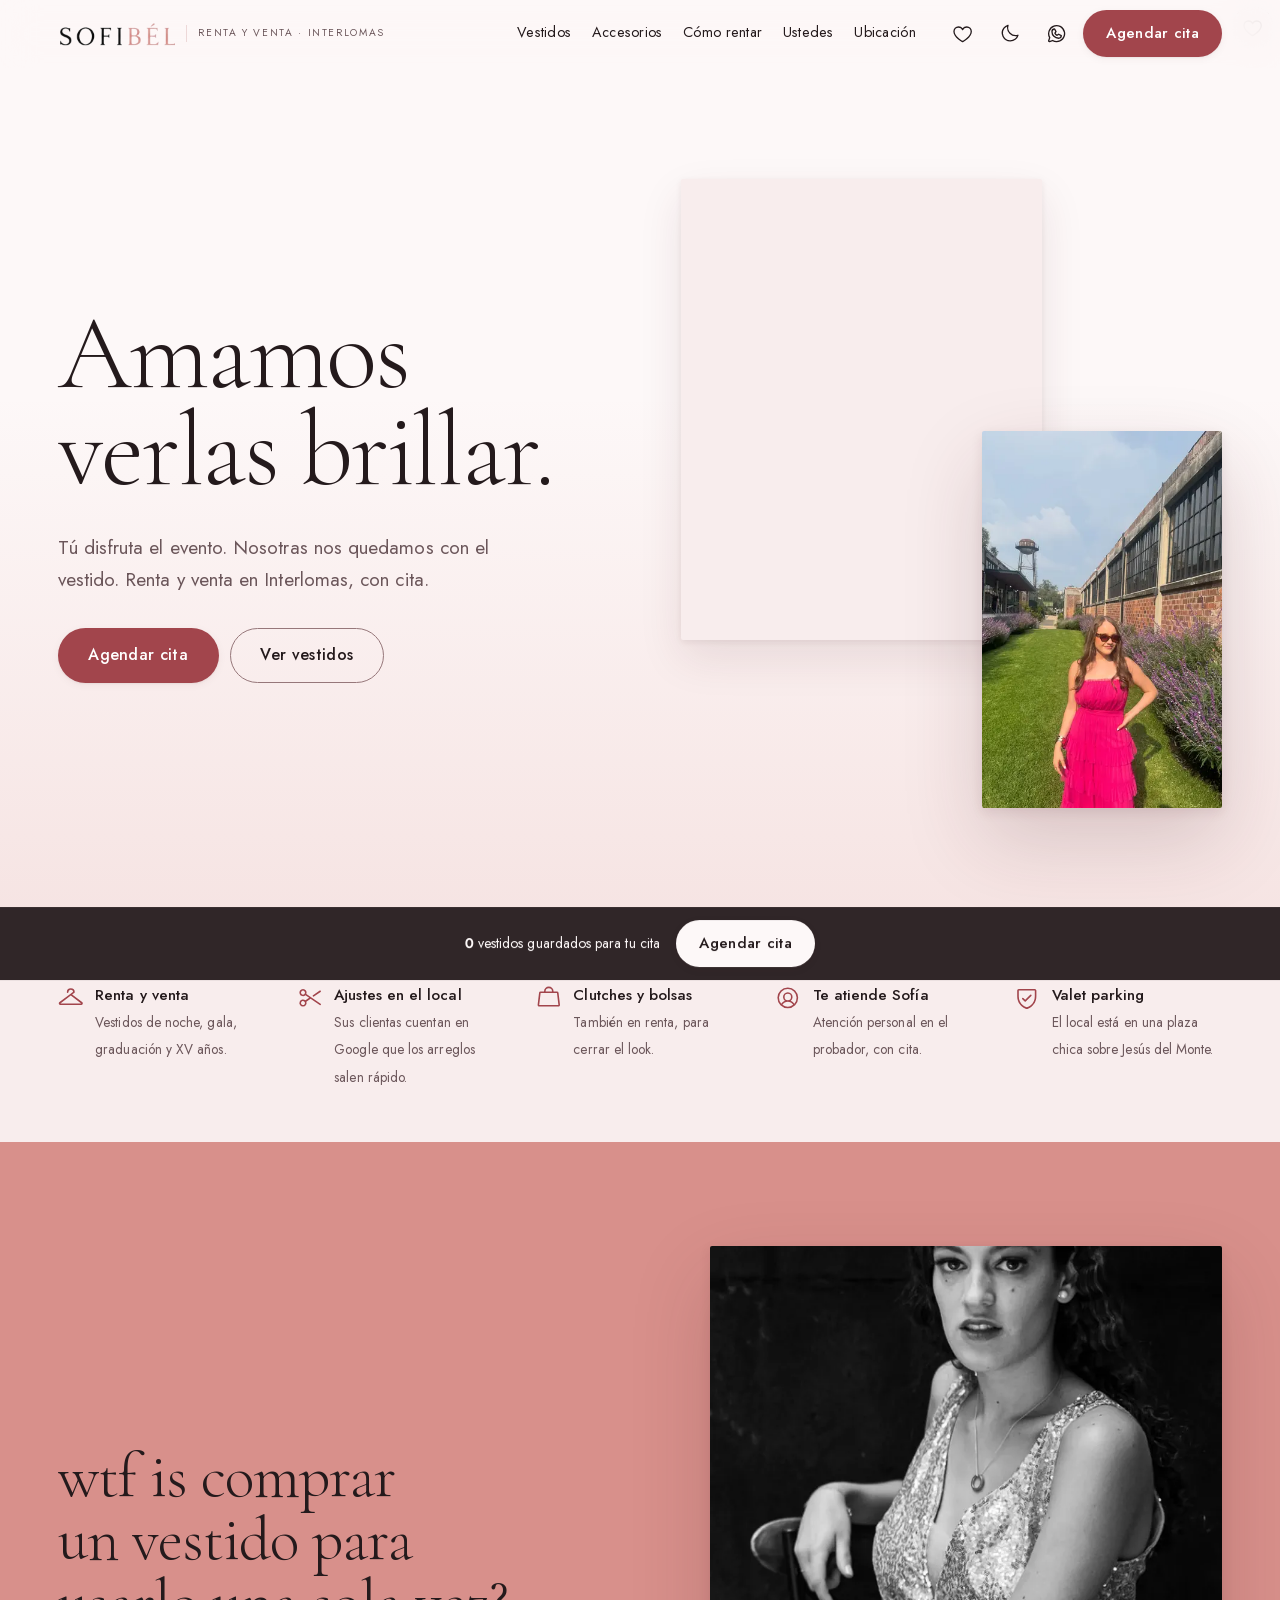
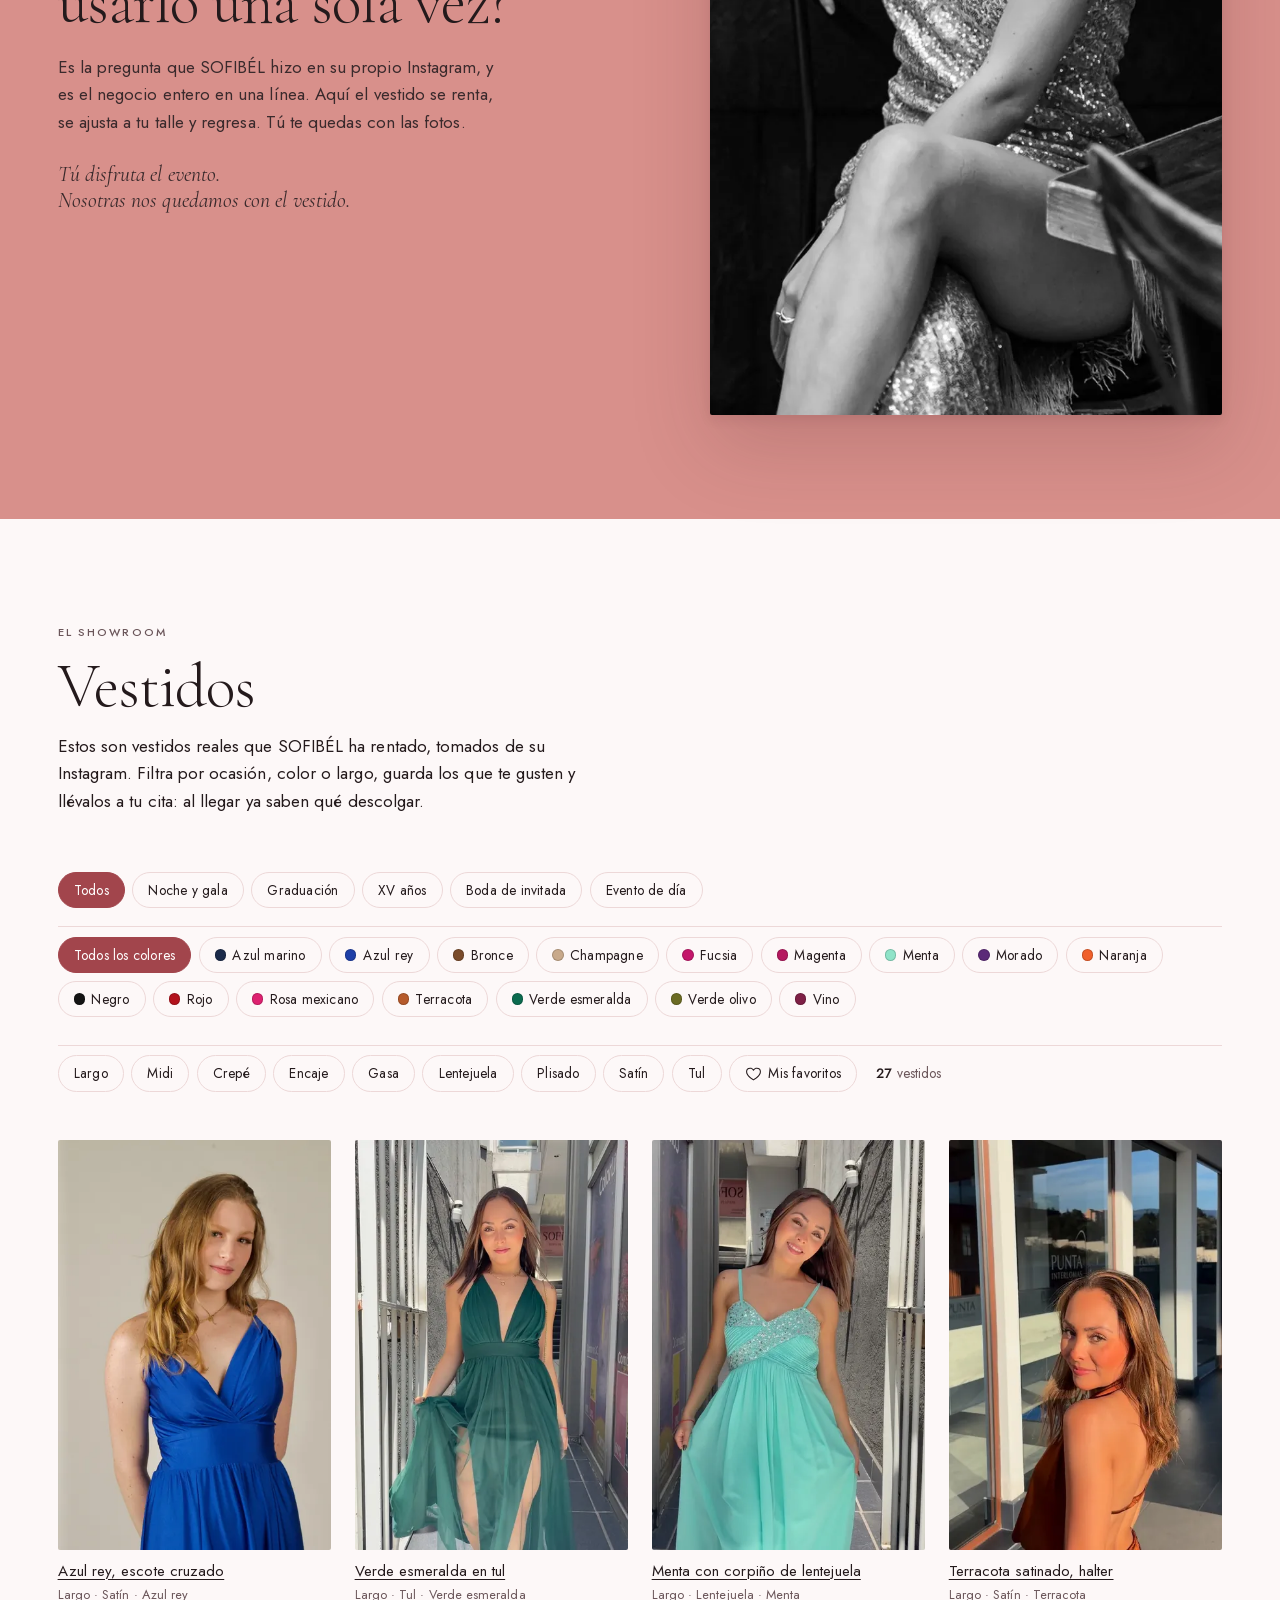
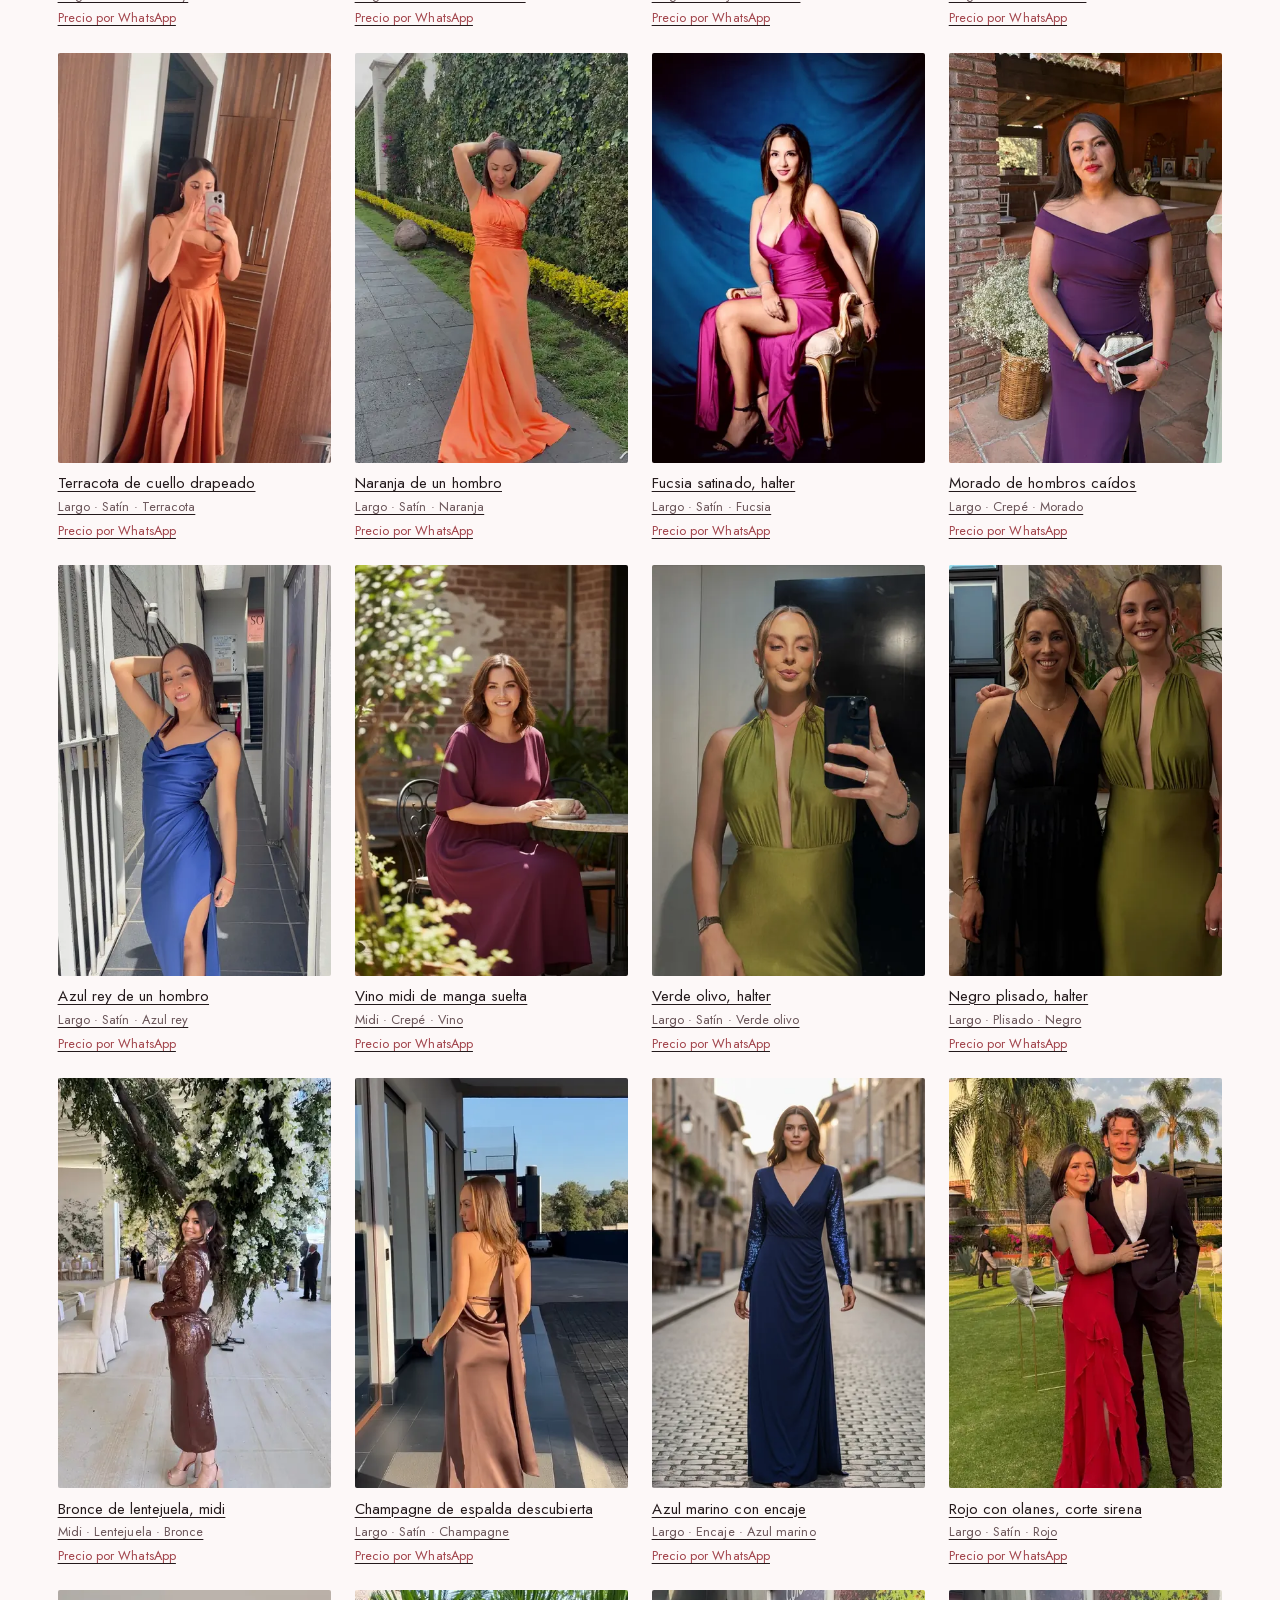
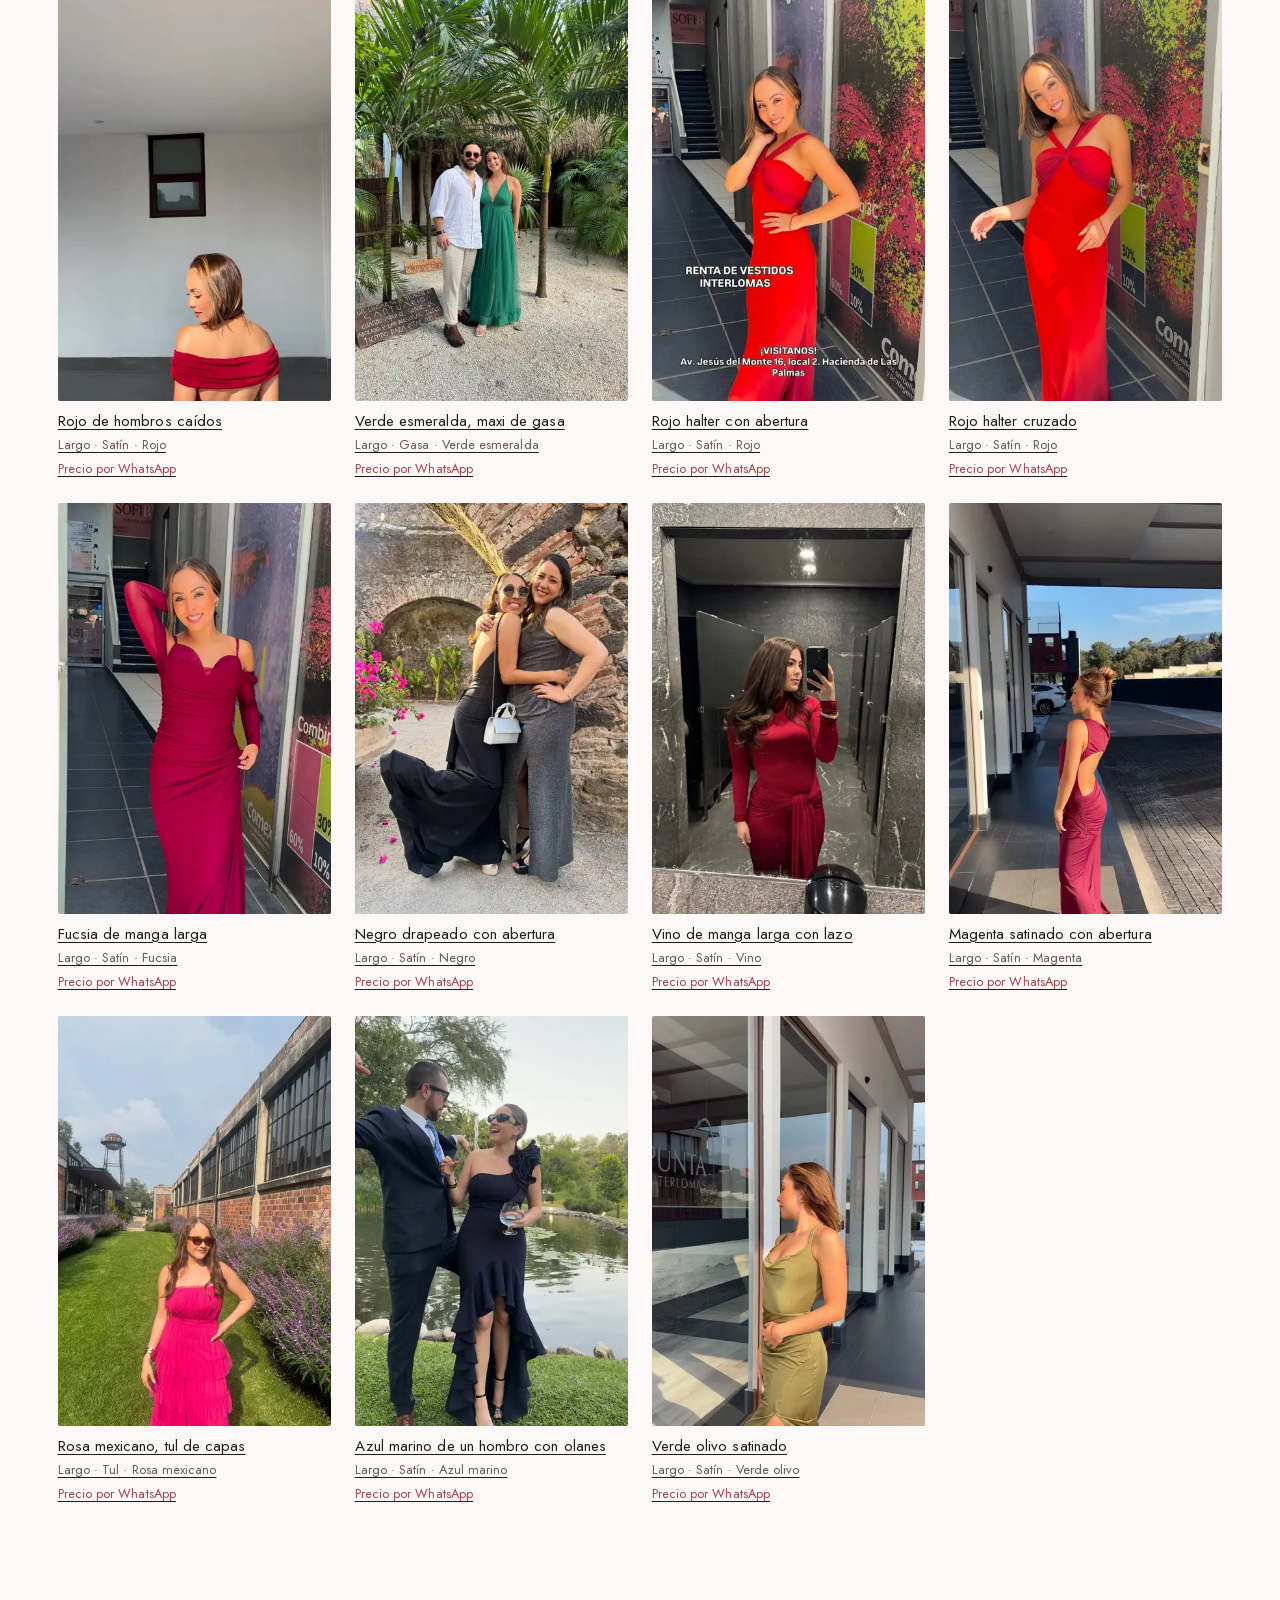
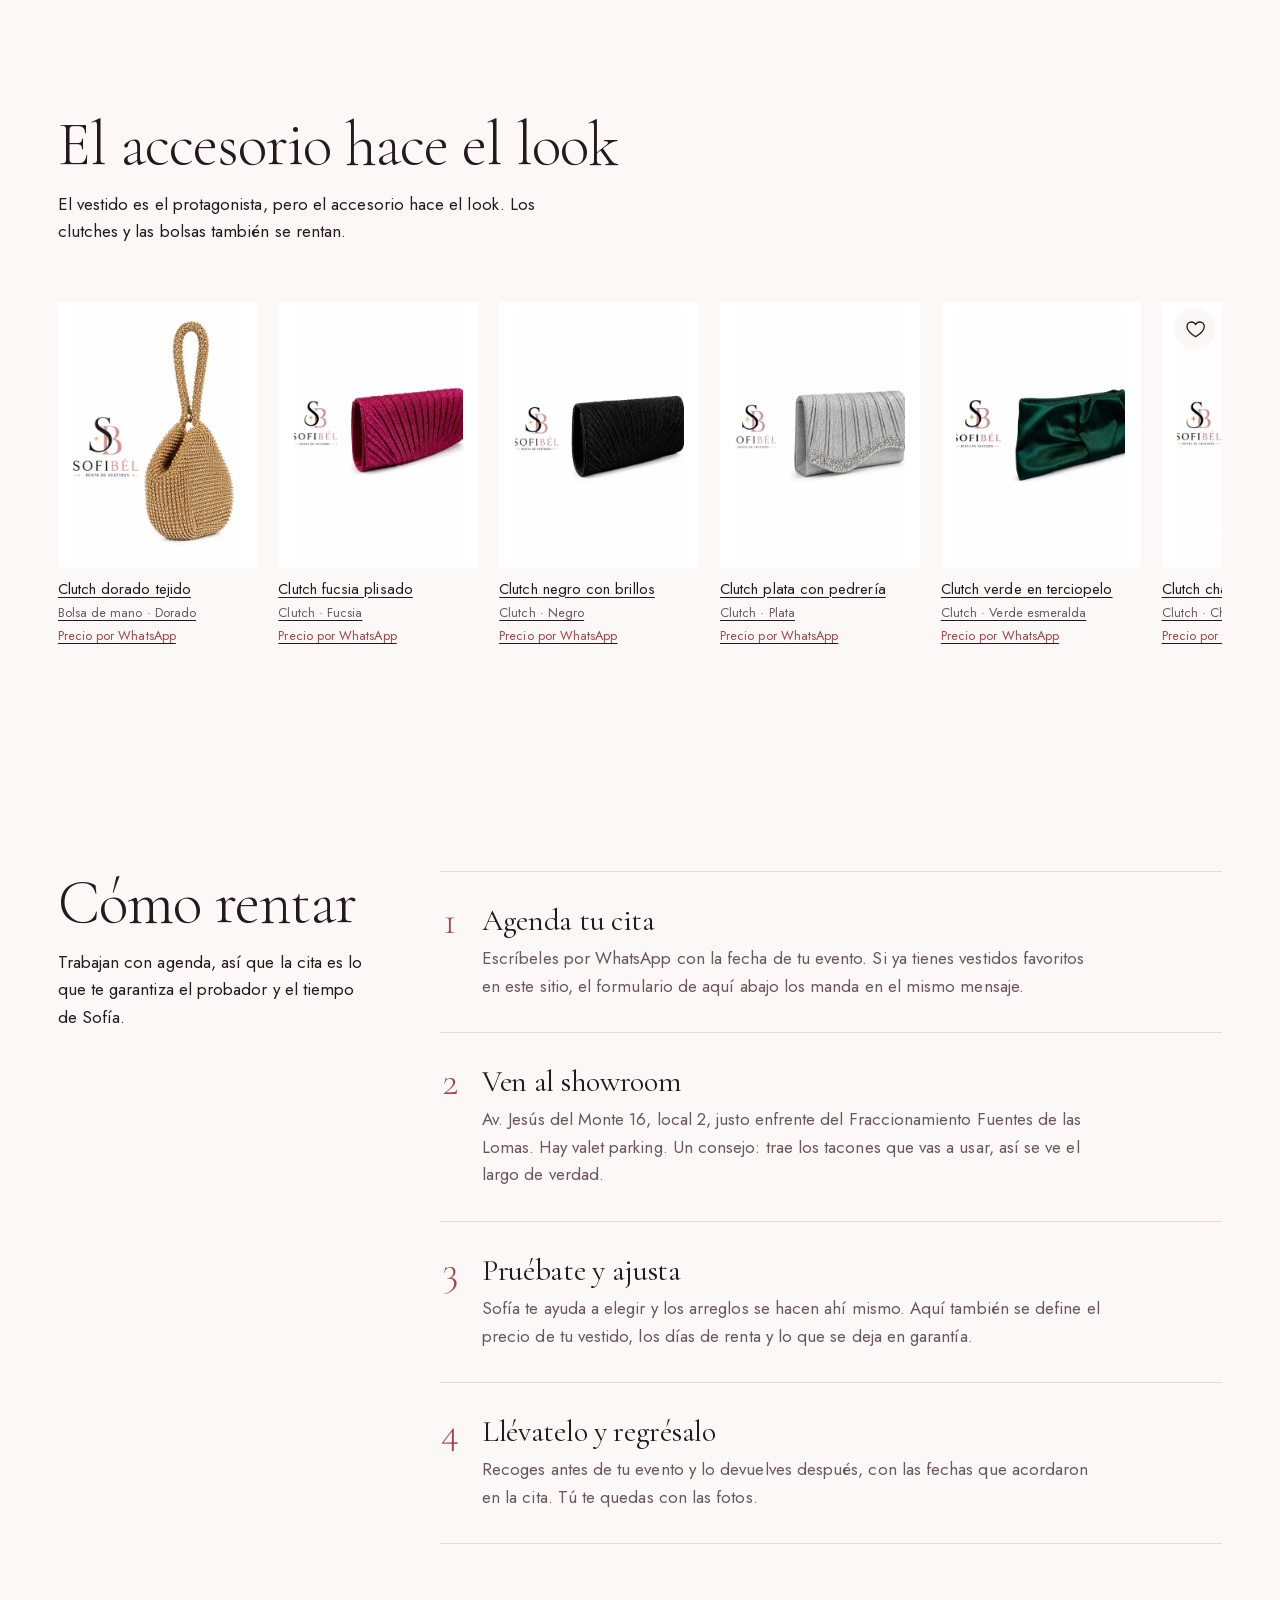
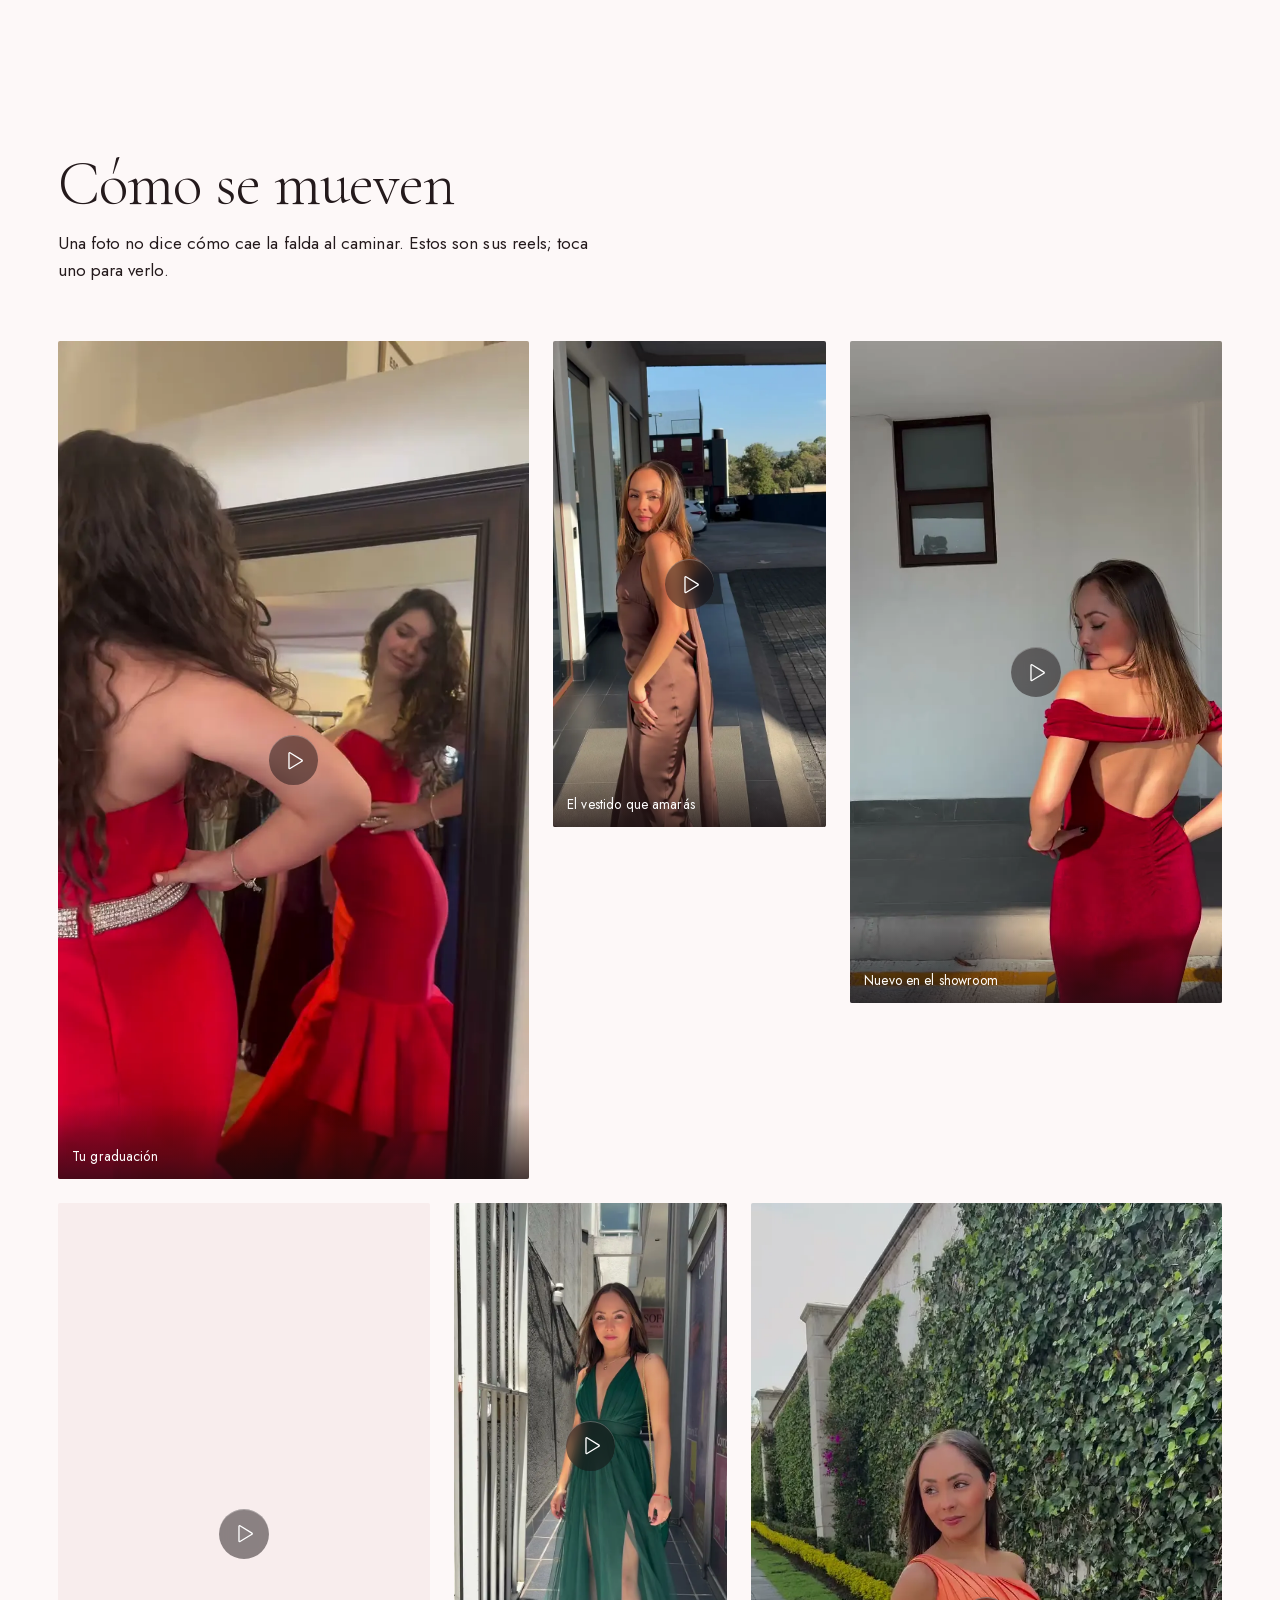
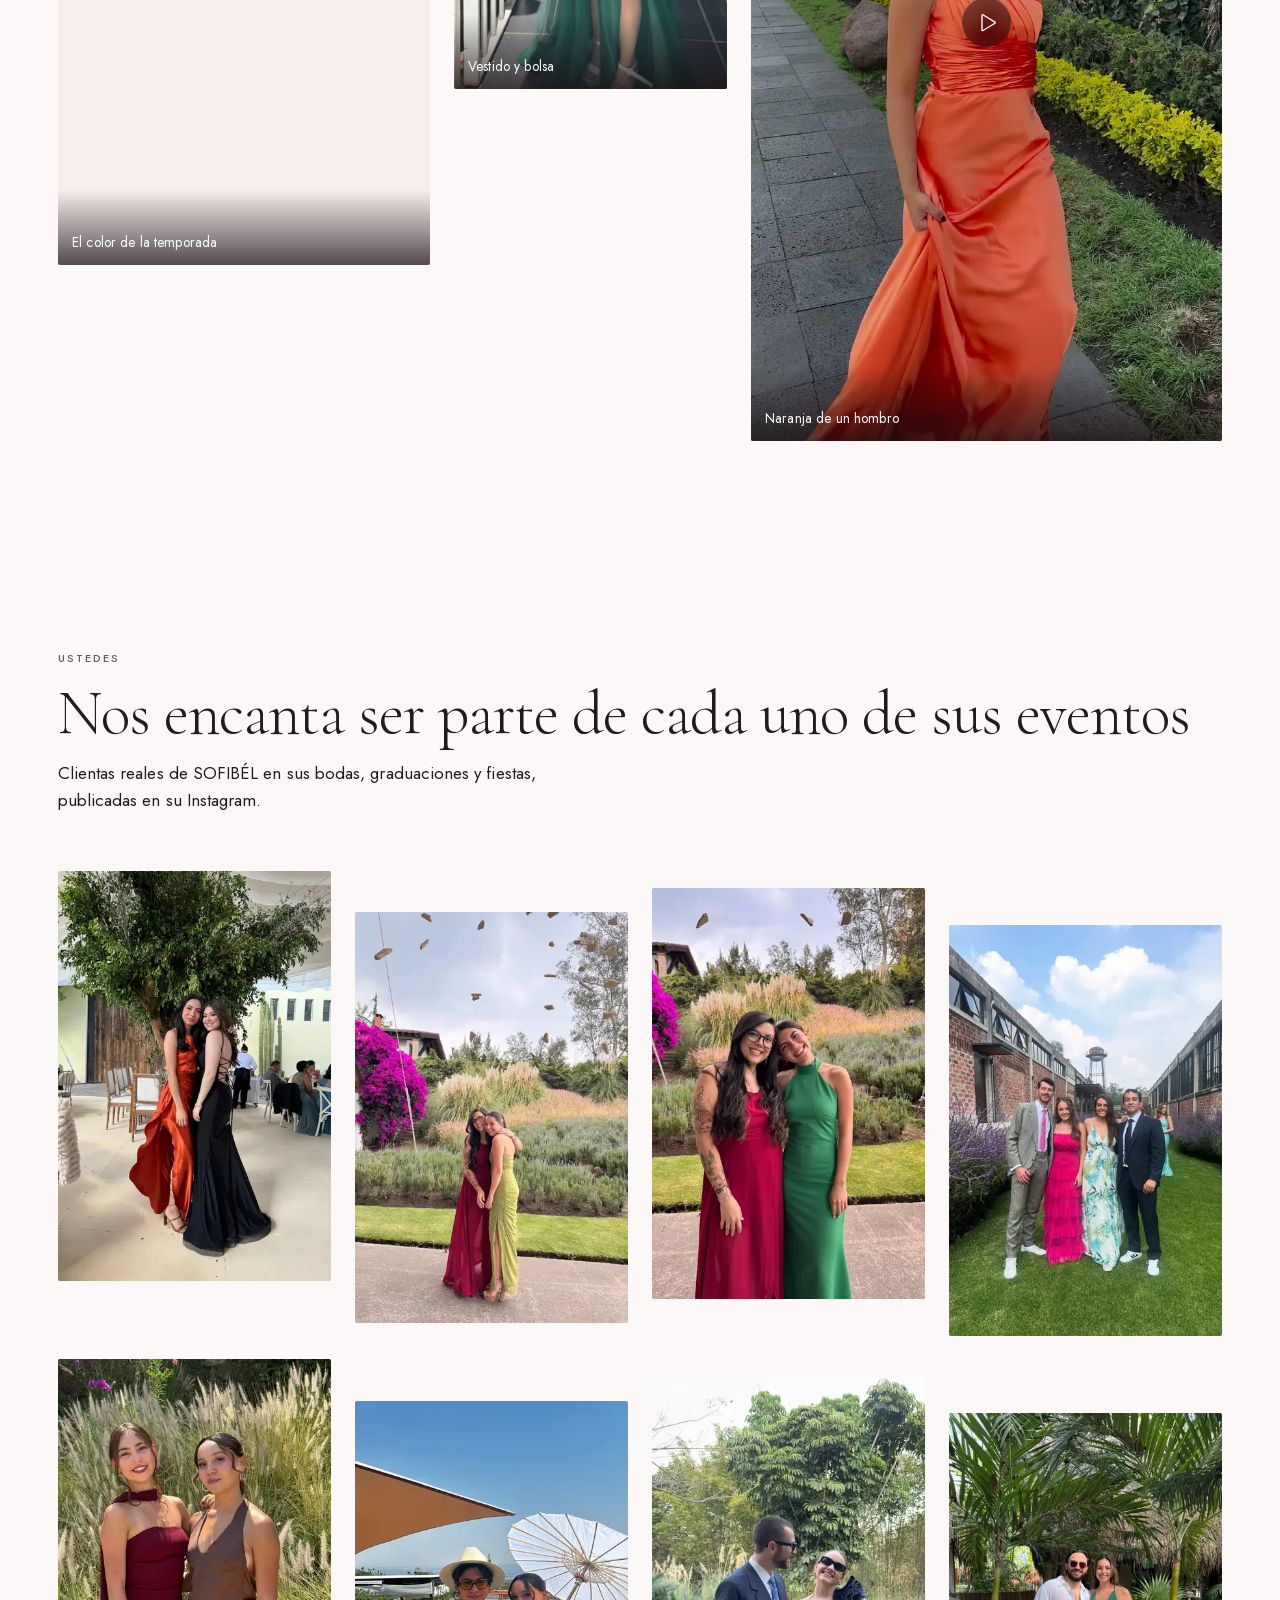
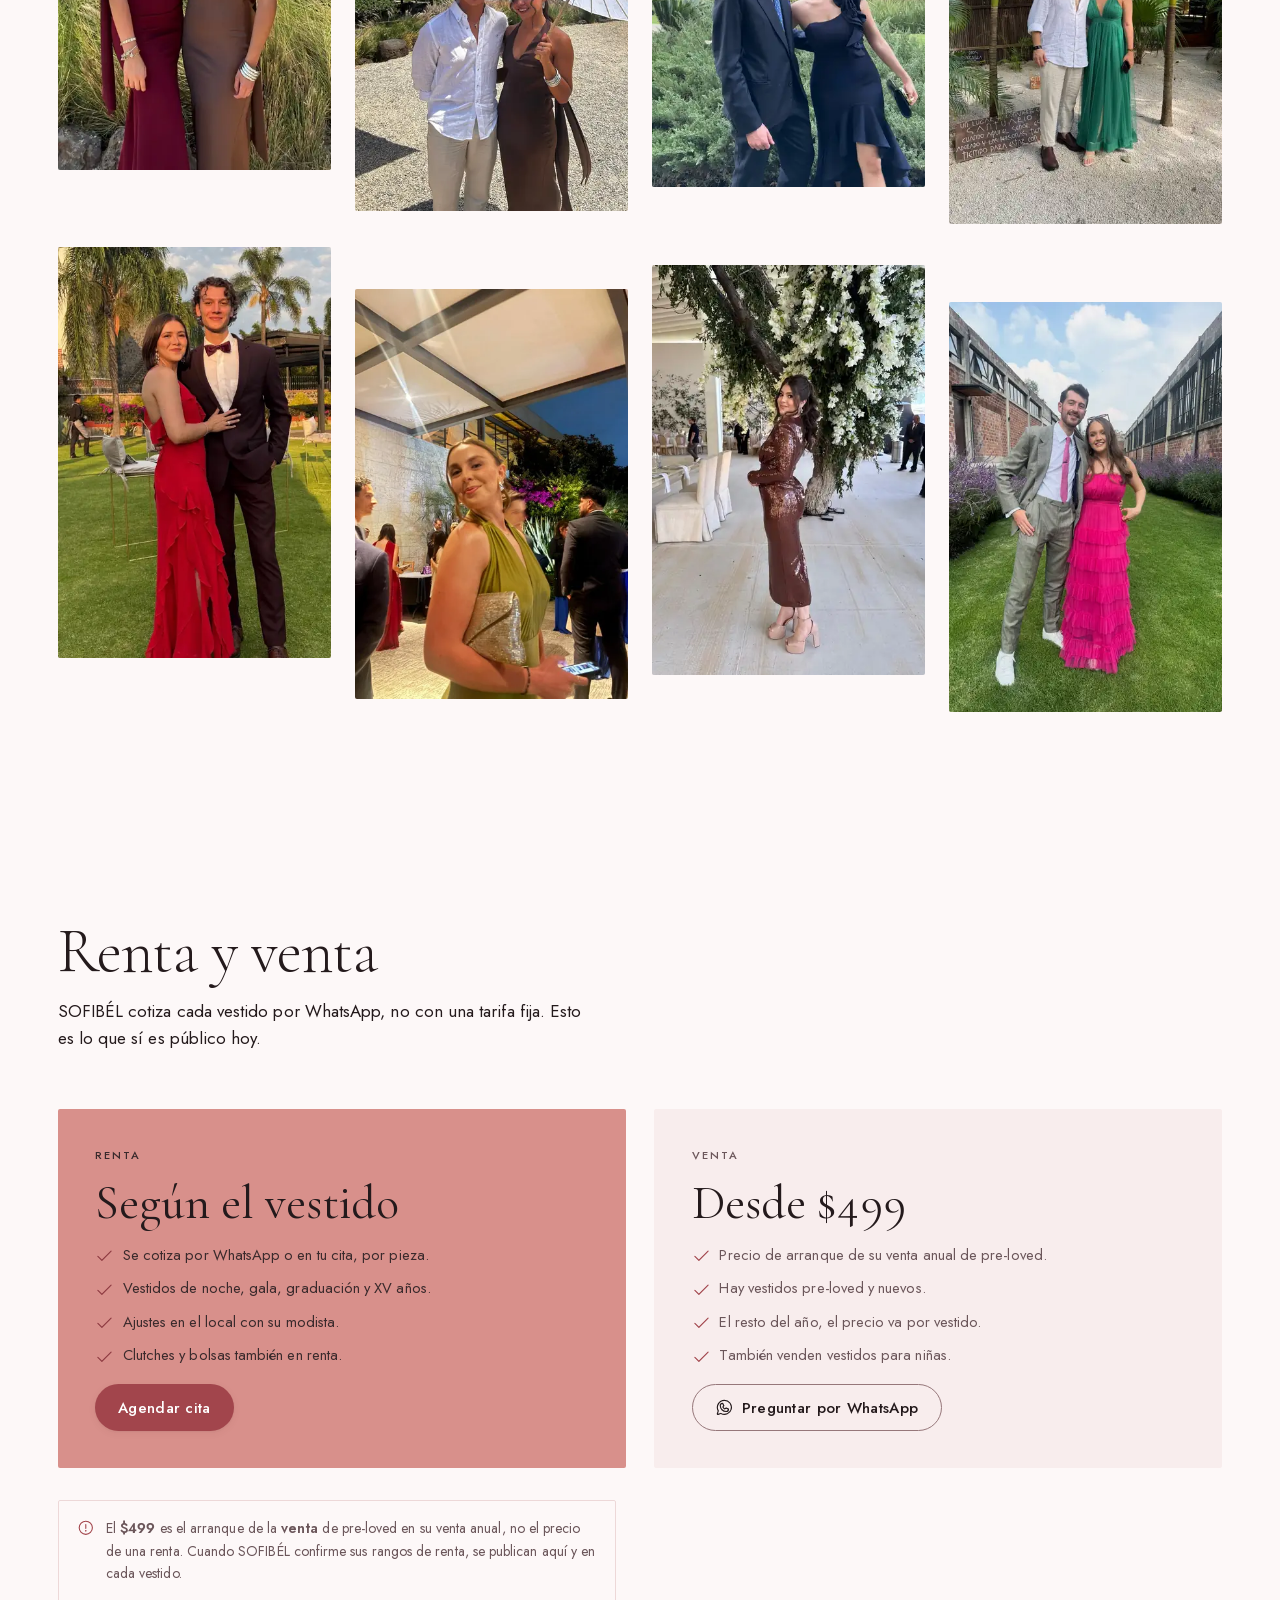
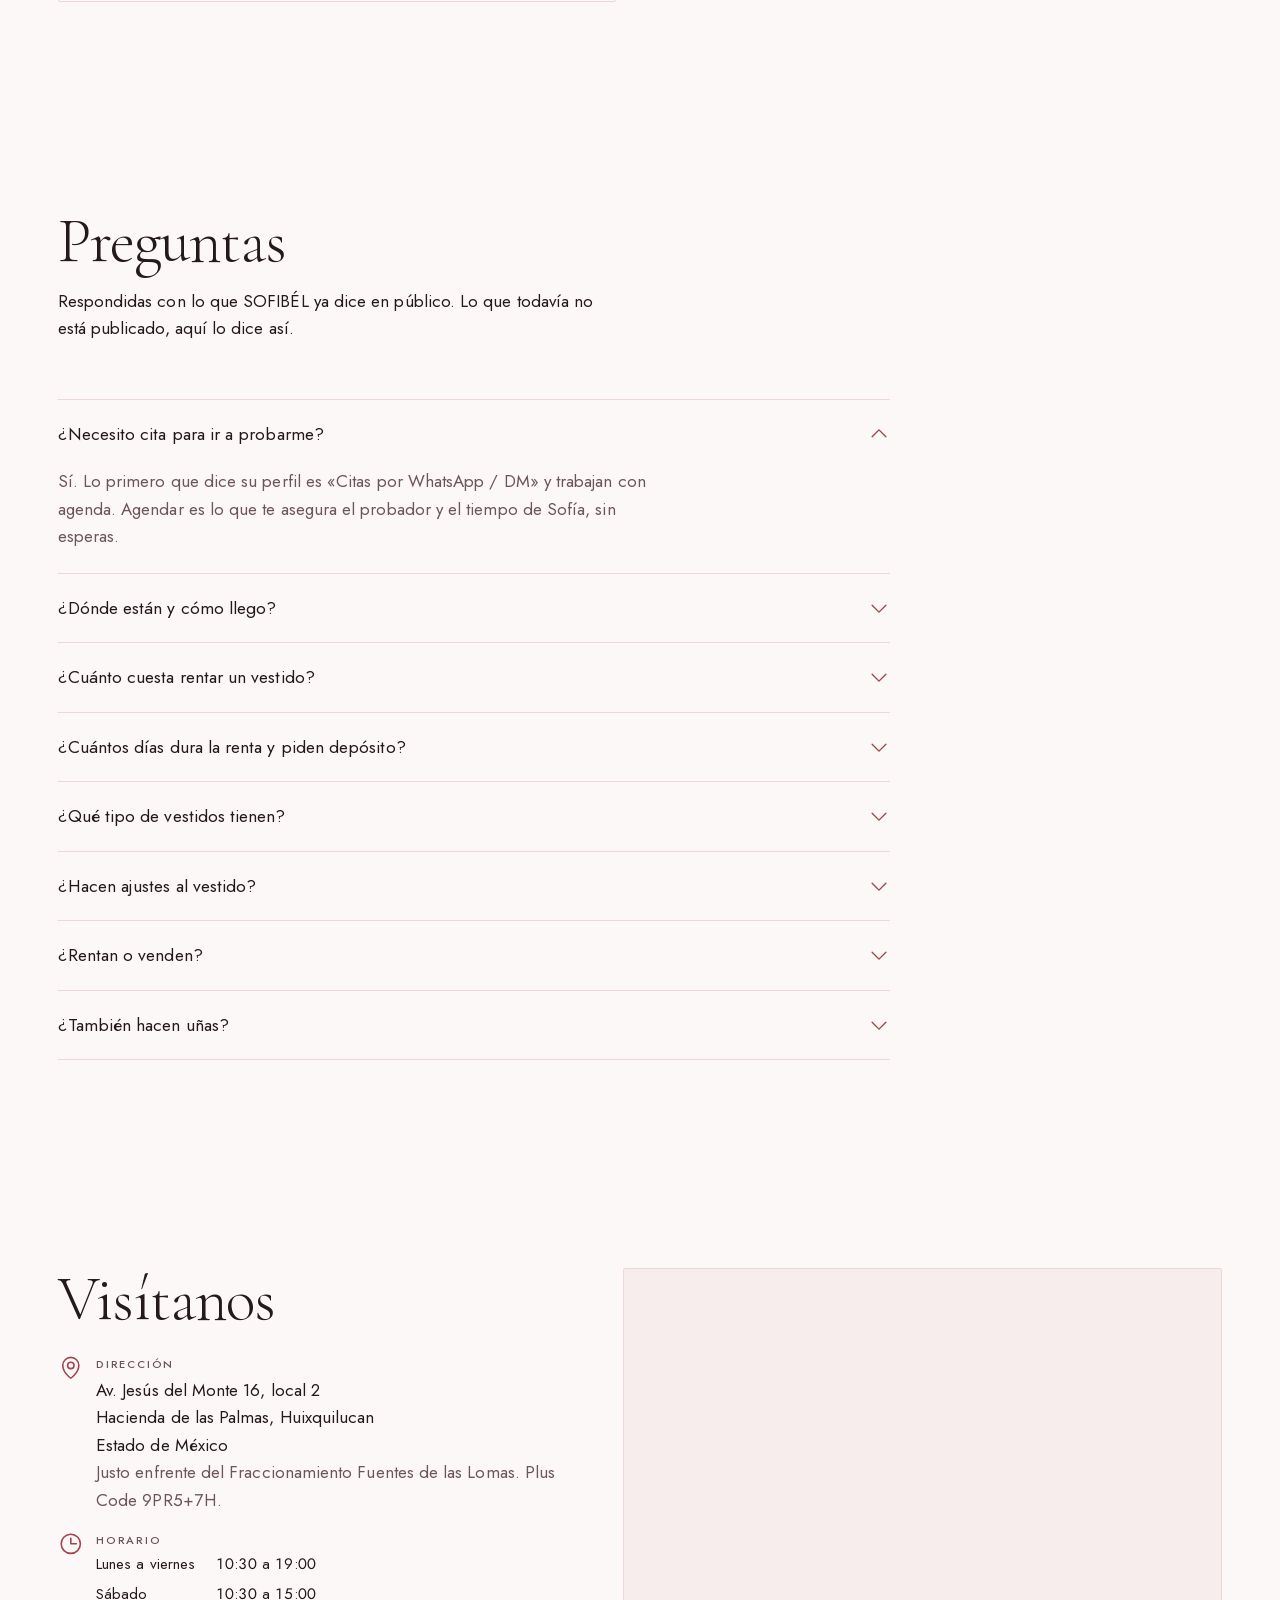
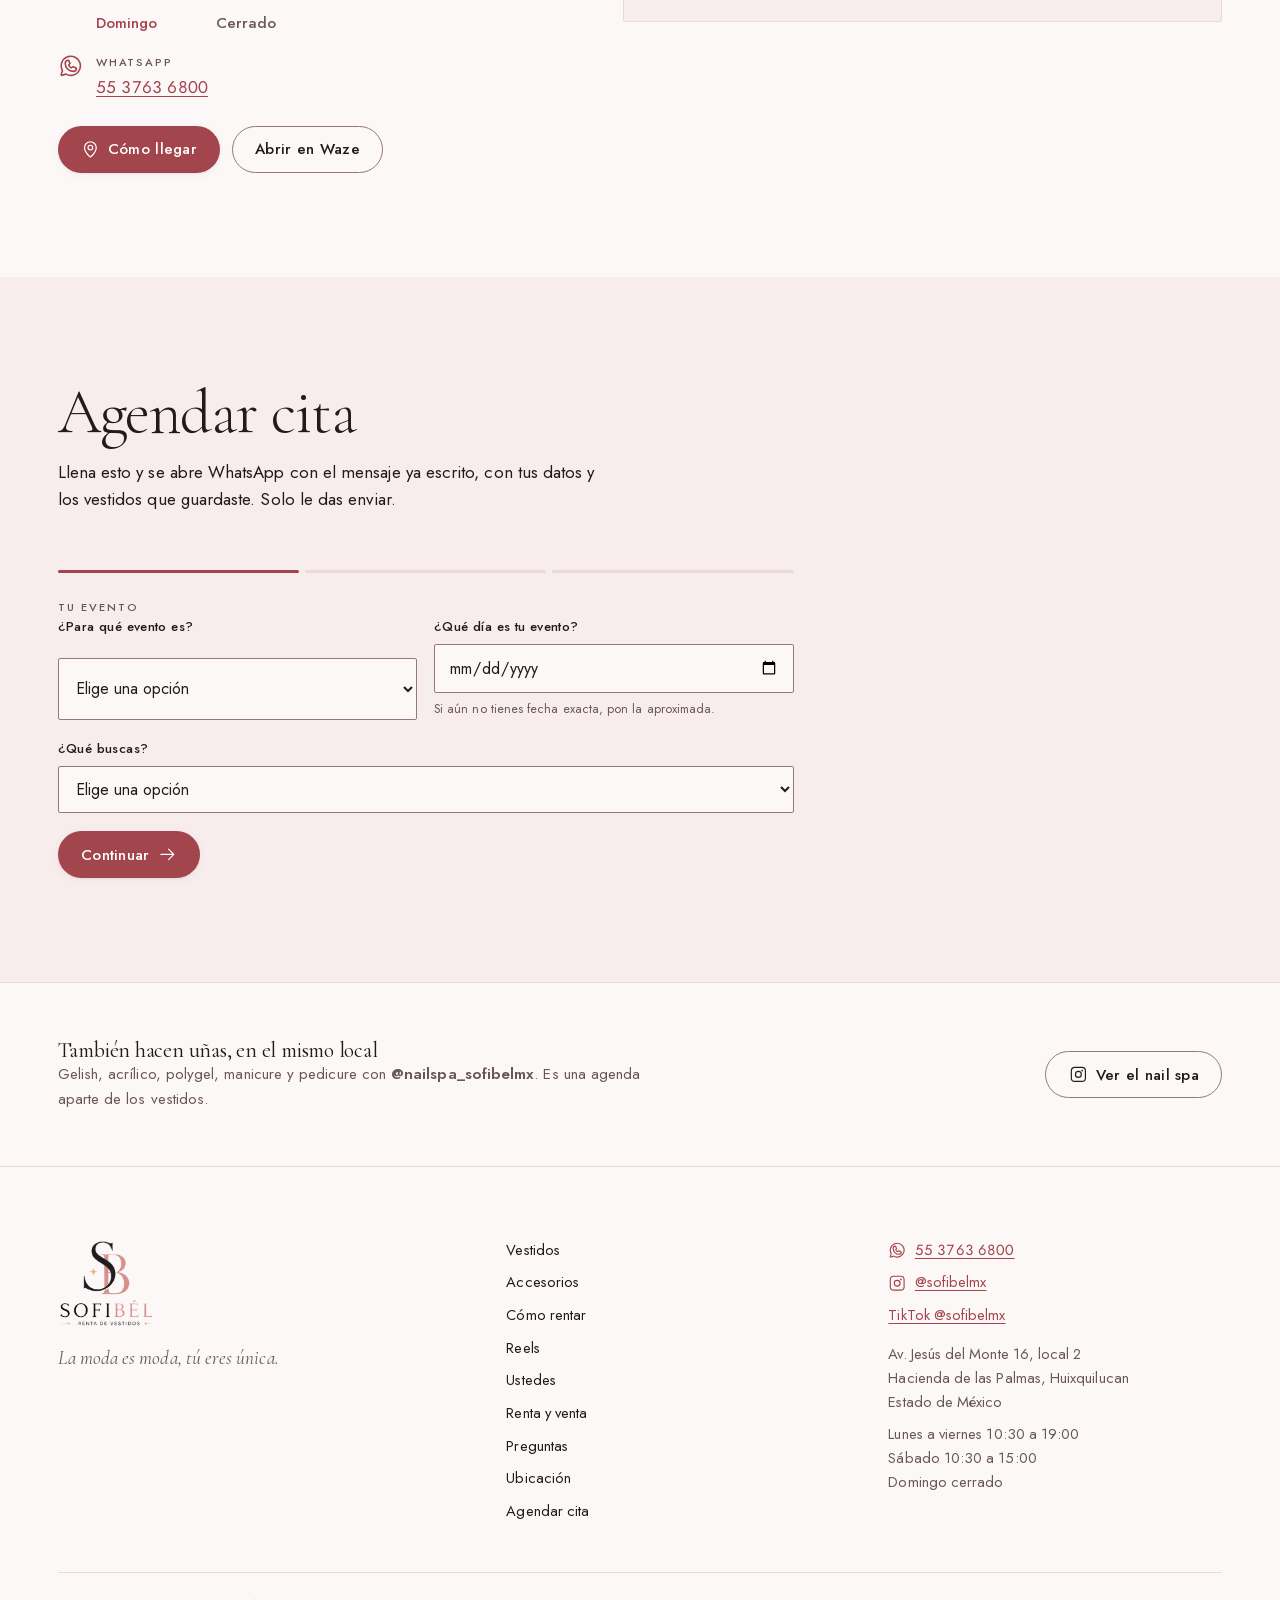
==== commit 229cb747: "De 434 a 214 KB: fuera la prioridad alta en fotos que estan abajo del pliegue Carlos: "la pude abrir" ====
--- a/index.html
+++ b/index.html
@@ -60,45 +60,22 @@
 <svg xmlns="http://www.w3.org/2000/svg" style="display:none" aria-hidden="true">
 <symbol id="i-arrow-left" viewBox="0 0 256 256" fill="currentColor"><path d="M224,128a8,8,0,0,1-8,8H59.31l58.35,58.34a8,8,0,0,1-11.32,11.32l-72-72a8,8,0,0,1,0-11.32l72-72a8,8,0,0,1,11.32,11.32L59.31,120H216A8,8,0,0,1,224,128Z"/></symbol>
 <symbol id="i-arrow-right" viewBox="0 0 256 256" fill="currentColor"><path d="M221.66,133.66l-72,72a8,8,0,0,1-11.32-11.32L196.69,136H40a8,8,0,0,1,0-16H196.69L138.34,61.66a8,8,0,0,1,11.32-11.32l72,72A8,8,0,0,1,221.66,133.66Z"/></symbol>
-<symbol id="i-arrow-up-right" viewBox="0 0 256 256" fill="currentColor"><path d="M200,64V168a8,8,0,0,1-16,0V83.31L69.66,197.66a8,8,0,0,1-11.32-11.32L172.69,72H88a8,8,0,0,1,0-16H192A8,8,0,0,1,200,64Z"/></symbol>
-<symbol id="i-arrows-out" viewBox="0 0 256 256" fill="currentColor"><path d="M216,48V96a8,8,0,0,1-16,0V67.31l-42.34,42.35a8,8,0,0,1-11.32-11.32L188.69,56H160a8,8,0,0,1,0-16h48A8,8,0,0,1,216,48ZM98.34,146.34,56,188.69V160a8,8,0,0,0-16,0v48a8,8,0,0,0,8,8H96a8,8,0,0,0,0-16H67.31l42.35-42.34a8,8,0,0,0-11.32-11.32ZM208,152a8,8,0,0,0-8,8v28.69l-42.34-42.35a8,8,0,0,0-11.32,11.32L188.69,200H160a8,8,0,0,0,0,16h48a8,8,0,0,0,8-8V160A8,8,0,0,0,208,152ZM67.31,56H96a8,8,0,0,0,0-16H48a8,8,0,0,0-8,8V96a8,8,0,0,0,16,0V67.31l42.34,42.35a8,8,0,0,0,11.32-11.32Z"/></symbol>
 <symbol id="i-calendar-dots" viewBox="0 0 256 256" fill="currentColor"><path d="M208,32H184V24a8,8,0,0,0-16,0v8H88V24a8,8,0,0,0-16,0v8H48A16,16,0,0,0,32,48V208a16,16,0,0,0,16,16H208a16,16,0,0,0,16-16V48A16,16,0,0,0,208,32ZM72,48v8a8,8,0,0,0,16,0V48h80v8a8,8,0,0,0,16,0V48h24V80H48V48ZM208,208H48V96H208V208Zm-68-76a12,12,0,1,1-12-12A12,12,0,0,1,140,132Zm44,0a12,12,0,1,1-12-12A12,12,0,0,1,184,132ZM96,172a12,12,0,1,1-12-12A12,12,0,0,1,96,172Zm44,0a12,12,0,1,1-12-12A12,12,0,0,1,140,172Zm44,0a12,12,0,1,1-12-12A12,12,0,0,1,184,172Z"/></symbol>
 <symbol id="i-caret-down" viewBox="0 0 256 256" fill="currentColor"><path d="M213.66,101.66l-80,80a8,8,0,0,1-11.32,0l-80-80A8,8,0,0,1,53.66,90.34L128,164.69l74.34-74.35a8,8,0,0,1,11.32,11.32Z"/></symbol>
-<symbol id="i-caret-left" viewBox="0 0 256 256" fill="currentColor"><path d="M165.66,202.34a8,8,0,0,1-11.32,11.32l-80-80a8,8,0,0,1,0-11.32l80-80a8,8,0,0,1,11.32,11.32L91.31,128Z"/></symbol>
-<symbol id="i-caret-right" viewBox="0 0 256 256" fill="currentColor"><path d="M181.66,133.66l-80,80a8,8,0,0,1-11.32-11.32L164.69,128,90.34,53.66a8,8,0,0,1,11.32-11.32l80,80A8,8,0,0,1,181.66,133.66Z"/></symbol>
-<symbol id="i-caret-up" viewBox="0 0 256 256" fill="currentColor"><path d="M213.66,165.66a8,8,0,0,1-11.32,0L128,91.31,53.66,165.66a8,8,0,0,1-11.32-11.32l80-80a8,8,0,0,1,11.32,0l80,80A8,8,0,0,1,213.66,165.66Z"/></symbol>
-<symbol id="i-check-circle" viewBox="0 0 256 256" fill="currentColor"><path d="M173.66,98.34a8,8,0,0,1,0,11.32l-56,56a8,8,0,0,1-11.32,0l-24-24a8,8,0,0,1,11.32-11.32L112,148.69l50.34-50.35A8,8,0,0,1,173.66,98.34ZM232,128A104,104,0,1,1,128,24,104.11,104.11,0,0,1,232,128Zm-16,0a88,88,0,1,0-88,88A88.1,88.1,0,0,0,216,128Z"/></symbol>
 <symbol id="i-check" viewBox="0 0 256 256" fill="currentColor"><path d="M229.66,77.66l-128,128a8,8,0,0,1-11.32,0l-56-56a8,8,0,0,1,11.32-11.32L96,188.69,218.34,66.34a8,8,0,0,1,11.32,11.32Z"/></symbol>
 <symbol id="i-clock" viewBox="0 0 256 256" fill="currentColor"><path d="M128,24A104,104,0,1,0,232,128,104.11,104.11,0,0,0,128,24Zm0,192a88,88,0,1,1,88-88A88.1,88.1,0,0,1,128,216Zm64-88a8,8,0,0,1-8,8H128a8,8,0,0,1-8-8V72a8,8,0,0,1,16,0v48h48A8,8,0,0,1,192,128Z"/></symbol>
 <symbol id="i-coat-hanger" viewBox="0 0 256 256" fill="currentColor"><path d="M241.57,171.2,141.33,96l23.46-17.6A8,8,0,0,0,168,72a40,40,0,1,0-80,0,8,8,0,0,0,16,0,24,24,0,0,1,47.69-3.78L123.34,89.49l-.28.21L14.43,171.2A16,16,0,0,0,24,200H232a16,16,0,0,0,9.6-28.8ZM232,184H24l104-78,104,78Z"/></symbol>
-<symbol id="i-crown-simple" viewBox="0 0 256 256" fill="currentColor"><path d="M230.9,73.6A15.85,15.85,0,0,0,212,77.39l-33.67,36.29-35.8-80.29a1,1,0,0,1,0-.1,16,16,0,0,0-29.06,0,1,1,0,0,1,0,.1l-35.8,80.29L44,77.39A16,16,0,0,0,16.25,90.81c0,.11,0,.21.07.32L39,195a16,16,0,0,0,15.72,13H201.29A16,16,0,0,0,217,195L239.68,91.13c0-.11,0-.21.07-.32A15.85,15.85,0,0,0,230.9,73.6ZM201.35,191.68l-.06.32H54.71l-.06-.32L32,88l.14.16,42,45.24a8,8,0,0,0,13.18-2.18L128,40l40.69,91.25a8,8,0,0,0,13.18,2.18l42-45.24L224,88Z"/></symbol>
-<symbol id="i-dress" viewBox="0 0 256 256" fill="currentColor"><path d="M214.7,209.7a1.89,1.89,0,0,0-.11-.25l-45.48-96.86,20.5-32.18a1.74,1.74,0,0,0,.11-.18,16,16,0,0,0,0-16.46c-.09-.16-.2-.32-.3-.47L168,32.7V8a8,8,0,0,0-16,0V32.42L146.74,39a24,24,0,0,1-37.48,0L104,32.42V8A8,8,0,0,0,88,8V32.7L66.58,63.3c-.1.15-.21.31-.3.47a16,16,0,0,0,0,16.46,1.74,1.74,0,0,0,.11.18l20.5,32.18L41.41,209.45a1.89,1.89,0,0,0-.11.25A16,16,0,0,0,56,232H200a16,16,0,0,0,14.71-22.3ZM80,72,96.43,48.57l.33.42a40,40,0,0,0,62.48,0l.33-.42L176,72l-20.38,32H100.39ZM56,216l45.07-96h53.84L200,216Z"/></symbol>
-<symbol id="i-envelope-simple" viewBox="0 0 256 256" fill="currentColor"><path d="M224,48H32a8,8,0,0,0-8,8V192a16,16,0,0,0,16,16H216a16,16,0,0,0,16-16V56A8,8,0,0,0,224,48ZM203.43,64,128,133.15,52.57,64ZM216,192H40V74.19l82.59,75.71a8,8,0,0,0,10.82,0L216,74.19V192Z"/></symbol>
-<symbol id="i-funnel" viewBox="0 0 256 256" fill="currentColor"><path d="M230.6,49.53A15.81,15.81,0,0,0,216,40H40A16,16,0,0,0,28.19,66.76l.08.09L96,139.17V216a16,16,0,0,0,24.87,13.32l32-21.34A16,16,0,0,0,160,194.66V139.17l67.74-72.32.08-.09A15.8,15.8,0,0,0,230.6,49.53ZM40,56h0Zm106.18,74.58A8,8,0,0,0,144,136v58.66L112,216V136a8,8,0,0,0-2.16-5.47L40,56H216Z"/></symbol>
 <symbol id="i-handbag-simple" viewBox="0 0 256 256" fill="currentColor"><path d="M239.89,198.12l-14.26-120a16,16,0,0,0-16-14.12H176a48,48,0,0,0-96,0H46.33a16,16,0,0,0-16,14.12l-14.26,120A16,16,0,0,0,20,210.6a16.13,16.13,0,0,0,12,5.4H223.92A16.13,16.13,0,0,0,236,210.6,16,16,0,0,0,239.89,198.12ZM128,32a32,32,0,0,1,32,32H96A32,32,0,0,1,128,32ZM32,200,46.33,80H209.75l14.17,120Z"/></symbol>
 <symbol id="i-heart-fill" viewBox="0 0 256 256" fill="currentColor"><path d="M240,102c0,70-103.79,126.66-108.21,129a8,8,0,0,1-7.58,0C119.79,228.66,16,172,16,102A62.07,62.07,0,0,1,78,40c20.65,0,38.73,8.88,50,23.89C139.27,48.88,157.35,40,178,40A62.07,62.07,0,0,1,240,102Z"/></symbol>
 <symbol id="i-heart" viewBox="0 0 256 256" fill="currentColor"><path d="M178,40c-20.65,0-38.73,8.88-50,23.89C116.73,48.88,98.65,40,78,40a62.07,62.07,0,0,0-62,62c0,70,103.79,126.66,108.21,129a8,8,0,0,0,7.58,0C136.21,228.66,240,172,240,102A62.07,62.07,0,0,0,178,40ZM128,214.8C109.74,204.16,32,155.69,32,102A46.06,46.06,0,0,1,78,56c19.45,0,35.78,10.36,42.6,27a8,8,0,0,0,14.8,0c6.82-16.67,23.15-27,42.6-27a46.06,46.06,0,0,1,46,46C224,155.61,146.24,204.15,128,214.8Z"/></symbol>
-<symbol id="i-high-heel" viewBox="0 0 256 256" fill="currentColor"><path d="M231,156.19,180,144.7,69.66,34.34a8,8,0,0,0-11.56.26C36.11,58.64,24,89,24,120v72a16,16,0,0,0,16,16H72a16,16,0,0,0,16-16V143.06c2.49,1.45,4.94,3,7.34,4.64a112.45,112.45,0,0,1,40.55,50.39A15.9,15.9,0,0,0,150.72,208H240a16,16,0,0,0,16-16v-4.73A31.72,31.72,0,0,0,231,156.19ZM72,192H40V128.29a110.88,110.88,0,0,1,32,7.12Zm168,0H150.68a128.36,128.36,0,0,0-46.27-57.46,126.9,126.9,0,0,0-64.12-22.26A110.67,110.67,0,0,1,64.46,51.78L170.34,157.66a8,8,0,0,0,3.9,2.14l53.24,12A15.81,15.81,0,0,1,240,187.31Z"/></symbol>
-<symbol id="i-images" viewBox="0 0 256 256" fill="currentColor"><path d="M216,40H72A16,16,0,0,0,56,56V72H40A16,16,0,0,0,24,88V200a16,16,0,0,0,16,16H184a16,16,0,0,0,16-16V184h16a16,16,0,0,0,16-16V56A16,16,0,0,0,216,40ZM72,56H216v62.75l-10.07-10.06a16,16,0,0,0-22.63,0l-20,20-44-44a16,16,0,0,0-22.62,0L72,109.37ZM184,200H40V88H56v80a16,16,0,0,0,16,16H184Zm32-32H72V132l36-36,49.66,49.66a8,8,0,0,0,11.31,0L194.63,120,216,141.38V168ZM160,84a12,12,0,1,1,12,12A12,12,0,0,1,160,84Z"/></symbol>
 <symbol id="i-instagram-logo" viewBox="0 0 256 256" fill="currentColor"><path d="M128,80a48,48,0,1,0,48,48A48.05,48.05,0,0,0,128,80Zm0,80a32,32,0,1,1,32-32A32,32,0,0,1,128,160ZM176,24H80A56.06,56.06,0,0,0,24,80v96a56.06,56.06,0,0,0,56,56h96a56.06,56.06,0,0,0,56-56V80A56.06,56.06,0,0,0,176,24Zm40,152a40,40,0,0,1-40,40H80a40,40,0,0,1-40-40V80A40,40,0,0,1,80,40h96a40,40,0,0,1,40,40ZM192,76a12,12,0,1,1-12-12A12,12,0,0,1,192,76Z"/></symbol>
 <symbol id="i-list" viewBox="0 0 256 256" fill="currentColor"><path d="M224,128a8,8,0,0,1-8,8H40a8,8,0,0,1,0-16H216A8,8,0,0,1,224,128ZM40,72H216a8,8,0,0,0,0-16H40a8,8,0,0,0,0,16ZM216,184H40a8,8,0,0,0,0,16H216a8,8,0,0,0,0-16Z"/></symbol>
-<symbol id="i-magnifying-glass" viewBox="0 0 256 256" fill="currentColor"><path d="M229.66,218.34l-50.07-50.06a88.11,88.11,0,1,0-11.31,11.31l50.06,50.07a8,8,0,0,0,11.32-11.32ZM40,112a72,72,0,1,1,72,72A72.08,72.08,0,0,1,40,112Z"/></symbol>
 <symbol id="i-map-pin" viewBox="0 0 256 256" fill="currentColor"><path d="M128,64a40,40,0,1,0,40,40A40,40,0,0,0,128,64Zm0,64a24,24,0,1,1,24-24A24,24,0,0,1,128,128Zm0-112a88.1,88.1,0,0,0-88,88c0,31.4,14.51,64.68,42,96.25a254.19,254.19,0,0,0,41.45,38.3,8,8,0,0,0,9.18,0A254.19,254.19,0,0,0,174,200.25c27.45-31.57,42-64.85,42-96.25A88.1,88.1,0,0,0,128,16Zm0,206c-16.53-13-72-60.75-72-118a72,72,0,0,1,144,0C200,161.23,144.53,209,128,222Z"/></symbol>
 <symbol id="i-moon" viewBox="0 0 256 256" fill="currentColor"><path d="M233.54,142.23a8,8,0,0,0-8-2,88.08,88.08,0,0,1-109.8-109.8,8,8,0,0,0-10-10,104.84,104.84,0,0,0-52.91,37A104,104,0,0,0,136,224a103.09,103.09,0,0,0,62.52-20.88,104.84,104.84,0,0,0,37-52.91A8,8,0,0,0,233.54,142.23ZM188.9,190.34A88,88,0,0,1,65.66,67.11a89,89,0,0,1,31.4-26A106,106,0,0,0,96,56,104.11,104.11,0,0,0,200,160a106,106,0,0,0,14.92-1.06A89,89,0,0,1,188.9,190.34Z"/></symbol>
-<symbol id="i-phone" viewBox="0 0 256 256" fill="currentColor"><path d="M222.37,158.46l-47.11-21.11-.13-.06a16,16,0,0,0-15.17,1.4,8.12,8.12,0,0,0-.75.56L134.87,160c-15.42-7.49-31.34-23.29-38.83-38.51l20.78-24.71c.2-.25.39-.5.57-.77a16,16,0,0,0,1.32-15.06l0-.12L97.54,33.64a16,16,0,0,0-16.62-9.52A56.26,56.26,0,0,0,32,80c0,79.4,64.6,144,144,144a56.26,56.26,0,0,0,55.88-48.92A16,16,0,0,0,222.37,158.46ZM176,208A128.14,128.14,0,0,1,48,80,40.2,40.2,0,0,1,82.87,40a.61.61,0,0,0,0,.12l21,47L83.2,111.86a6.13,6.13,0,0,0-.57.77,16,16,0,0,0-1,15.7c9.06,18.53,27.73,37.06,46.46,46.11a16,16,0,0,0,15.75-1.14,8.44,8.44,0,0,0,.74-.56L168.89,152l47,21.05h0s.08,0,.11,0A40.21,40.21,0,0,1,176,208Z"/></symbol>
 <symbol id="i-play" viewBox="0 0 256 256" fill="currentColor"><path d="M232.4,114.49,88.32,26.35a16,16,0,0,0-16.2-.3A15.86,15.86,0,0,0,64,39.87V216.13A15.94,15.94,0,0,0,80,232a16.07,16.07,0,0,0,8.36-2.35L232.4,141.51a15.81,15.81,0,0,0,0-27ZM80,215.94V40l143.83,88Z"/></symbol>
-<symbol id="i-quotes" viewBox="0 0 256 256" fill="currentColor"><path d="M100,56H40A16,16,0,0,0,24,72v64a16,16,0,0,0,16,16h60v8a32,32,0,0,1-32,32,8,8,0,0,0,0,16,48.05,48.05,0,0,0,48-48V72A16,16,0,0,0,100,56Zm0,80H40V72h60ZM216,56H156a16,16,0,0,0-16,16v64a16,16,0,0,0,16,16h60v8a32,32,0,0,1-32,32,8,8,0,0,0,0,16,48.05,48.05,0,0,0,48-48V72A16,16,0,0,0,216,56Zm0,80H156V72h60Z"/></symbol>
-<symbol id="i-ruler" viewBox="0 0 256 256" fill="currentColor"><path d="M235.32,73.37,182.63,20.69a16,16,0,0,0-22.63,0L20.68,160a16,16,0,0,0,0,22.63l52.69,52.68a16,16,0,0,0,22.63,0L235.32,96A16,16,0,0,0,235.32,73.37ZM84.68,224,32,171.31l32-32,26.34,26.35a8,8,0,0,0,11.32-11.32L75.31,128,96,107.31l26.34,26.35a8,8,0,0,0,11.32-11.32L107.31,96,128,75.31l26.34,26.35a8,8,0,0,0,11.32-11.32L139.31,64l32-32L224,84.69Z"/></symbol>
 <symbol id="i-scissors" viewBox="0 0 256 256" fill="currentColor"><path d="M157.73,113.13A8,8,0,0,1,159.82,102L227.48,55.7a8,8,0,0,1,9,13.21l-67.67,46.3a7.92,7.92,0,0,1-4.51,1.4A8,8,0,0,1,157.73,113.13Zm80.87,85.09a8,8,0,0,1-11.12,2.08L136,137.7,93.49,166.78a36,36,0,1,1-9-13.19L121.83,128,84.44,102.41a35.86,35.86,0,1,1,9-13.19l143,97.87A8,8,0,0,1,238.6,198.22ZM80,180a20,20,0,1,0-5.86,14.14A19.85,19.85,0,0,0,80,180ZM74.14,90.13a20,20,0,1,0-28.28,0A19.85,19.85,0,0,0,74.14,90.13Z"/></symbol>
 <symbol id="i-shield-check" viewBox="0 0 256 256" fill="currentColor"><path d="M208,40H48A16,16,0,0,0,32,56v56c0,52.72,25.52,84.67,46.93,102.19,23.06,18.86,46,25.26,47,25.53a8,8,0,0,0,4.2,0c1-.27,23.91-6.67,47-25.53C198.48,196.67,224,164.72,224,112V56A16,16,0,0,0,208,40Zm0,72c0,37.07-13.66,67.16-40.6,89.42A129.3,129.3,0,0,1,128,223.62a128.25,128.25,0,0,1-38.92-21.81C61.82,179.51,48,149.3,48,112l0-56,160,0ZM82.34,141.66a8,8,0,0,1,11.32-11.32L112,148.69l50.34-50.35a8,8,0,0,1,11.32,11.32l-56,56a8,8,0,0,1-11.32,0Z"/></symbol>
-<symbol id="i-shopping-bag" viewBox="0 0 256 256" fill="currentColor"><path d="M216,40H40A16,16,0,0,0,24,56V200a16,16,0,0,0,16,16H216a16,16,0,0,0,16-16V56A16,16,0,0,0,216,40Zm0,160H40V56H216V200ZM176,88a48,48,0,0,1-96,0,8,8,0,0,1,16,0,32,32,0,0,0,64,0,8,8,0,0,1,16,0Z"/></symbol>
-<symbol id="i-sparkle-fill" viewBox="0 0 256 256" fill="currentColor"><path d="M208,144a15.78,15.78,0,0,1-10.42,14.94L146,178l-19,51.62a15.92,15.92,0,0,1-29.88,0L78,178l-51.62-19a15.92,15.92,0,0,1,0-29.88L78,110l19-51.62a15.92,15.92,0,0,1,29.88,0L146,110l51.62,19A15.78,15.78,0,0,1,208,144ZM152,48h16V64a8,8,0,0,0,16,0V48h16a8,8,0,0,0,0-16H184V16a8,8,0,0,0-16,0V32H152a8,8,0,0,0,0,16Zm88,32h-8V72a8,8,0,0,0-16,0v8h-8a8,8,0,0,0,0,16h8v8a8,8,0,0,0,16,0V96h8a8,8,0,0,0,0-16Z"/></symbol>
-<symbol id="i-sparkle" viewBox="0 0 256 256" fill="currentColor"><path d="M197.58,129.06,146,110l-19-51.62a15.92,15.92,0,0,0-29.88,0L78,110l-51.62,19a15.92,15.92,0,0,0,0,29.88L78,178l19,51.62a15.92,15.92,0,0,0,29.88,0L146,178l51.62-19a15.92,15.92,0,0,0,0-29.88ZM137,164.22a8,8,0,0,0-4.74,4.74L112,223.85,91.78,169A8,8,0,0,0,87,164.22L32.15,144,87,123.78A8,8,0,0,0,91.78,119L112,64.15,132.22,119a8,8,0,0,0,4.74,4.74L191.85,144ZM144,40a8,8,0,0,1,8-8h16V16a8,8,0,0,1,16,0V32h16a8,8,0,0,1,0,16H184V64a8,8,0,0,1-16,0V48H152A8,8,0,0,1,144,40ZM248,88a8,8,0,0,1-8,8h-8v8a8,8,0,0,1-16,0V96h-8a8,8,0,0,1,0-16h8V72a8,8,0,0,1,16,0v8h8A8,8,0,0,1,248,88Z"/></symbol>
-<symbol id="i-star-fill" viewBox="0 0 256 256" fill="currentColor"><path d="M234.29,114.85l-45,38.83L203,211.75a16.4,16.4,0,0,1-24.5,17.82L128,198.49,77.47,229.57A16.4,16.4,0,0,1,53,211.75l13.76-58.07-45-38.83A16.46,16.46,0,0,1,31.08,86l59-4.76,22.76-55.08a16.36,16.36,0,0,1,30.27,0l22.75,55.08,59,4.76a16.46,16.46,0,0,1,9.37,28.86Z"/></symbol>
-<symbol id="i-star" viewBox="0 0 256 256" fill="currentColor"><path d="M239.18,97.26A16.38,16.38,0,0,0,224.92,86l-59-4.76L143.14,26.15a16.36,16.36,0,0,0-30.27,0L90.11,81.23,31.08,86a16.46,16.46,0,0,0-9.37,28.86l45,38.83L53,211.75a16.38,16.38,0,0,0,24.5,17.82L128,198.49l50.53,31.08A16.4,16.4,0,0,0,203,211.75l-13.76-58.07,45-38.83A16.43,16.43,0,0,0,239.18,97.26Zm-15.34,5.47-48.7,42a8,8,0,0,0-2.56,7.91l14.88,62.8a.37.37,0,0,1-.17.48c-.18.14-.23.11-.38,0l-54.72-33.65a8,8,0,0,0-8.38,0L69.09,215.94c-.15.09-.19.12-.38,0a.37.37,0,0,1-.17-.48l14.88-62.8a8,8,0,0,0-2.56-7.91l-48.7-42c-.12-.1-.23-.19-.13-.5s.18-.27.33-.29l63.92-5.16A8,8,0,0,0,103,91.86l24.62-59.61c.08-.17.11-.25.35-.25s.27.08.35.25L153,91.86a8,8,0,0,0,6.75,4.92l63.92,5.16c.15,0,.24,0,.33.29S224,102.63,223.84,102.73Z"/></symbol>
 <symbol id="i-sun" viewBox="0 0 256 256" fill="currentColor"><path d="M120,40V16a8,8,0,0,1,16,0V40a8,8,0,0,1-16,0Zm72,88a64,64,0,1,1-64-64A64.07,64.07,0,0,1,192,128Zm-16,0a48,48,0,1,0-48,48A48.05,48.05,0,0,0,176,128ZM58.34,69.66A8,8,0,0,0,69.66,58.34l-16-16A8,8,0,0,0,42.34,53.66Zm0,116.68-16,16a8,8,0,0,0,11.32,11.32l16-16a8,8,0,0,0-11.32-11.32ZM192,72a8,8,0,0,0,5.66-2.34l16-16a8,8,0,0,0-11.32-11.32l-16,16A8,8,0,0,0,192,72Zm5.66,114.34a8,8,0,0,0-11.32,11.32l16,16a8,8,0,0,0,11.32-11.32ZM48,128a8,8,0,0,0-8-8H16a8,8,0,0,0,0,16H40A8,8,0,0,0,48,128Zm80,80a8,8,0,0,0-8,8v24a8,8,0,0,0,16,0V216A8,8,0,0,0,128,208Zm112-88H216a8,8,0,0,0,0,16h24a8,8,0,0,0,0-16Z"/></symbol>
-<symbol id="i-tag" viewBox="0 0 256 256" fill="currentColor"><path d="M243.31,136,144,36.69A15.86,15.86,0,0,0,132.69,32H40a8,8,0,0,0-8,8v92.69A15.86,15.86,0,0,0,36.69,144L136,243.31a16,16,0,0,0,22.63,0l84.68-84.68a16,16,0,0,0,0-22.63Zm-96,96L48,132.69V48h84.69L232,147.31ZM96,84A12,12,0,1,1,84,72,12,12,0,0,1,96,84Z"/></symbol>
-<symbol id="i-truck" viewBox="0 0 256 256" fill="currentColor"><path d="M255.42,117l-14-35A15.93,15.93,0,0,0,226.58,72H192V64a8,8,0,0,0-8-8H32A16,16,0,0,0,16,72V184a16,16,0,0,0,16,16H49a32,32,0,0,0,62,0h50a32,32,0,0,0,62,0h17a16,16,0,0,0,16-16V120A7.94,7.94,0,0,0,255.42,117ZM192,88h34.58l9.6,24H192ZM32,72H176v64H32ZM80,208a16,16,0,1,1,16-16A16,16,0,0,1,80,208Zm81-24H111a32,32,0,0,0-62,0H32V152H176v12.31A32.11,32.11,0,0,0,161,184Zm31,24a16,16,0,1,1,16-16A16,16,0,0,1,192,208Zm48-24H223a32.06,32.06,0,0,0-31-24V128h48Z"/></symbol>
 <symbol id="i-user-circle" viewBox="0 0 256 256" fill="currentColor"><path d="M128,24A104,104,0,1,0,232,128,104.11,104.11,0,0,0,128,24ZM74.08,197.5a64,64,0,0,1,107.84,0,87.83,87.83,0,0,1-107.84,0ZM96,120a32,32,0,1,1,32,32A32,32,0,0,1,96,120Zm97.76,66.41a79.66,79.66,0,0,0-36.06-28.75,48,48,0,1,0-59.4,0,79.66,79.66,0,0,0-36.06,28.75,88,88,0,1,1,131.52,0Z"/></symbol>
 <symbol id="i-warning-circle" viewBox="0 0 256 256" fill="currentColor"><path d="M128,24A104,104,0,1,0,232,128,104.11,104.11,0,0,0,128,24Zm0,192a88,88,0,1,1,88-88A88.1,88.1,0,0,1,128,216Zm-8-80V80a8,8,0,0,1,16,0v56a8,8,0,0,1-16,0Zm20,36a12,12,0,1,1-12-12A12,12,0,0,1,140,172Z"/></symbol>
 <symbol id="i-whatsapp-logo" viewBox="0 0 256 256" fill="currentColor"><path d="M187.58,144.84l-32-16a8,8,0,0,0-8,.5l-14.69,9.8a40.55,40.55,0,0,1-16-16l9.8-14.69a8,8,0,0,0,.5-8l-16-32A8,8,0,0,0,104,64a40,40,0,0,0-40,40,88.1,88.1,0,0,0,88,88,40,40,0,0,0,40-40A8,8,0,0,0,187.58,144.84ZM152,176a72.08,72.08,0,0,1-72-72A24,24,0,0,1,99.29,80.46l11.48,23L101,118a8,8,0,0,0-.73,7.51,56.47,56.47,0,0,0,30.15,30.15A8,8,0,0,0,138,155l14.61-9.74,23,11.48A24,24,0,0,1,152,176ZM128,24A104,104,0,0,0,36.18,176.88L24.83,210.93a16,16,0,0,0,20.24,20.24l34.05-11.35A104,104,0,1,0,128,24Zm0,192a87.87,87.87,0,0,1-44.06-11.81,8,8,0,0,0-6.54-.67L40,216,52.47,178.6a8,8,0,0,0-.66-6.54A88,88,0,1,1,128,216Z"/></symbol>
@@ -232,10 +209,10 @@
       <p class="firma" style="margin-top:1.6rem">Tú disfruta el evento.<br>Nosotras nos quedamos con el vestido.</p>
     </div>
     <figure class="revela">
-      <img src="images/vestidos/manifiesto-1-720.webp"
-           srcset="images/vestidos/manifiesto-1-420.webp 420w, images/vestidos/manifiesto-1-720.webp 720w"
+      <img data-src="images/vestidos/manifiesto-1-720.webp"
+           data-srcset="images/vestidos/manifiesto-1-420.webp 420w, images/vestidos/manifiesto-1-720.webp 720w"
            sizes="(min-width: 56rem) 40vw, 88vw"
-           width="720" height="1080" loading="lazy" decoding="async"
+           width="720" height="1080" decoding="async"
            alt="Retrato editorial en blanco y negro de una clienta con vestido corto de lentejuela de SOFIBÉL.">
     </figure>
   </div>
@@ -278,15 +255,10 @@
       <!--CATALOGO-->
 <article class="pieza" data-id="azul-rey-cruzado"
       data-ocasion="noche graduacion dia" data-color="Azul rey"
-      data-largo="Largo" data-tela="Satín">
-    <button class="corazon" type="button" aria-pressed="false" data-fav="azul-rey-cruzado"
-        aria-label="Guardar Azul rey, escote cruzado para mi cita">
-      <svg class="icono" aria-hidden="true"><use href="#i-heart"></use></svg><svg class="icono lleno" aria-hidden="true"><use href="#i-heart-fill"></use></svg>
-    </button>
+      data-largo="Largo" data-tela="Satín" data-rev="images/vestidos/azul-rey-cruzado-2-1080.webp" data-rev-set="images/vestidos/azul-rey-cruzado-2-420.webp 420w, images/vestidos/azul-rey-cruzado-2-720.webp 720w, images/vestidos/azul-rey-cruzado-2-1080.webp 1080w">
     <a class="pieza-boton" href="https://www.instagram.com/p/DXcl1MqlMDS/" data-abre="azul-rey-cruzado">
       <span class="pieza-foto">
-        <img src="images/vestidos/azul-rey-cruzado-1-1080.webp" srcset="images/vestidos/azul-rey-cruzado-1-420.webp 420w, images/vestidos/azul-rey-cruzado-1-720.webp 720w, images/vestidos/azul-rey-cruzado-1-1080.webp 1080w" sizes="(min-width:64rem) 20vw, (min-width:40rem) 30vw, 46vw" width="1080" height="1620" alt="Azul rey, escote cruzado, vestido azul rey en renta en SOFIBÉL." decoding="async" class="frente" fetchpriority="high">
-        <img data-src="images/vestidos/azul-rey-cruzado-2-1080.webp" data-srcset="images/vestidos/azul-rey-cruzado-2-420.webp 420w, images/vestidos/azul-rey-cruzado-2-720.webp 720w, images/vestidos/azul-rey-cruzado-2-1080.webp 1080w" sizes="(min-width:64rem) 20vw, (min-width:40rem) 30vw, 46vw" width="1080" height="1620" alt="Azul rey, escote cruzado, vestido azul rey en renta en SOFIBÉL, otra toma." decoding="async" class="reverso"><noscript><img src="images/vestidos/azul-rey-cruzado-2-1080.webp" srcset="images/vestidos/azul-rey-cruzado-2-420.webp 420w, images/vestidos/azul-rey-cruzado-2-720.webp 720w, images/vestidos/azul-rey-cruzado-2-1080.webp 1080w" sizes="(min-width:64rem) 20vw, (min-width:40rem) 30vw, 46vw" width="1080" height="1620" alt="Azul rey, escote cruzado, vestido azul rey en renta en SOFIBÉL, otra toma." decoding="async" class="reverso" loading="lazy"></noscript>
+        <img data-src="images/vestidos/azul-rey-cruzado-1-1080.webp" data-srcset="images/vestidos/azul-rey-cruzado-1-420.webp 420w, images/vestidos/azul-rey-cruzado-1-720.webp 720w, images/vestidos/azul-rey-cruzado-1-1080.webp 1080w" sizes="(min-width:64rem) 20vw, (min-width:40rem) 30vw, 46vw" width="1080" height="1620" alt="Azul rey, escote cruzado, vestido azul rey en renta en SOFIBÉL." decoding="async" class="frente">
       </span>
       <span class="pieza-pie">
         <span class="nombre">Azul rey, escote cruzado</span>
@@ -298,14 +270,9 @@
 <article class="pieza" data-id="verde-esmeralda-tul"
       data-ocasion="noche graduacion" data-color="Verde esmeralda"
       data-largo="Largo" data-tela="Tul">
-    <button class="corazon" type="button" aria-pressed="false" data-fav="verde-esmeralda-tul"
-        aria-label="Guardar Verde esmeralda en tul para mi cita">
-      <svg class="icono" aria-hidden="true"><use href="#i-heart"></use></svg><svg class="icono lleno" aria-hidden="true"><use href="#i-heart-fill"></use></svg>
-    </button>
     <a class="pieza-boton" href="https://www.instagram.com/p/Day00i0BYo8/" data-abre="verde-esmeralda-tul">
       <span class="pieza-foto">
-        <img src="images/vestidos/verde-esmeralda-tul-1-720.webp" srcset="images/vestidos/verde-esmeralda-tul-1-420.webp 420w, images/vestidos/verde-esmeralda-tul-1-720.webp 720w" sizes="(min-width:64rem) 20vw, (min-width:40rem) 30vw, 46vw" width="720" height="1080" alt="Verde esmeralda en tul, vestido verde esmeralda en renta en SOFIBÉL." decoding="async" class="frente" fetchpriority="high">
-        
+        <img data-src="images/vestidos/verde-esmeralda-tul-1-720.webp" data-srcset="images/vestidos/verde-esmeralda-tul-1-420.webp 420w, images/vestidos/verde-esmeralda-tul-1-720.webp 720w" sizes="(min-width:64rem) 20vw, (min-width:40rem) 30vw, 46vw" width="720" height="1080" alt="Verde esmeralda en tul, vestido verde esmeralda en renta en SOFIBÉL." decoding="async" class="frente">
       </span>
       <span class="pieza-pie">
         <span class="nombre">Verde esmeralda en tul</span>
@@ -317,14 +284,9 @@
 <article class="pieza" data-id="menta-lentejuela"
       data-ocasion="xv graduacion dia" data-color="Menta"
       data-largo="Largo" data-tela="Lentejuela">
-    <button class="corazon" type="button" aria-pressed="false" data-fav="menta-lentejuela"
-        aria-label="Guardar Menta con corpiño de lentejuela para mi cita">
-      <svg class="icono" aria-hidden="true"><use href="#i-heart"></use></svg><svg class="icono lleno" aria-hidden="true"><use href="#i-heart-fill"></use></svg>
-    </button>
     <a class="pieza-boton" href="https://www.instagram.com/p/DcKWiMKsfFx/" data-abre="menta-lentejuela">
       <span class="pieza-foto">
-        <img src="images/vestidos/menta-lentejuela-1-720.webp" srcset="images/vestidos/menta-lentejuela-1-420.webp 420w, images/vestidos/menta-lentejuela-1-720.webp 720w" sizes="(min-width:64rem) 20vw, (min-width:40rem) 30vw, 46vw" width="720" height="1080" alt="Menta con corpiño de lentejuela, vestido menta en renta en SOFIBÉL." decoding="async" class="frente" fetchpriority="high">
-        
+        <img data-src="images/vestidos/menta-lentejuela-1-720.webp" data-srcset="images/vestidos/menta-lentejuela-1-420.webp 420w, images/vestidos/menta-lentejuela-1-720.webp 720w" sizes="(min-width:64rem) 20vw, (min-width:40rem) 30vw, 46vw" width="720" height="1080" alt="Menta con corpiño de lentejuela, vestido menta en renta en SOFIBÉL." decoding="async" class="frente">
       </span>
       <span class="pieza-pie">
         <span class="nombre">Menta con corpiño de lentejuela</span>
@@ -336,14 +298,9 @@
 <article class="pieza" data-id="terracota-halter"
       data-ocasion="noche boda" data-color="Terracota"
       data-largo="Largo" data-tela="Satín">
-    <button class="corazon" type="button" aria-pressed="false" data-fav="terracota-halter"
-        aria-label="Guardar Terracota satinado, halter para mi cita">
-      <svg class="icono" aria-hidden="true"><use href="#i-heart"></use></svg><svg class="icono lleno" aria-hidden="true"><use href="#i-heart-fill"></use></svg>
-    </button>
     <a class="pieza-boton" href="https://www.instagram.com/p/DYikSvXvkyq/" data-abre="terracota-halter">
       <span class="pieza-foto">
-        <img src="images/vestidos/terracota-halter-1-420.webp" srcset="images/vestidos/terracota-halter-1-420.webp 420w" sizes="(min-width:64rem) 20vw, (min-width:40rem) 30vw, 46vw" width="420" height="630" alt="Terracota satinado, halter, vestido terracota en renta en SOFIBÉL." decoding="async" class="frente" fetchpriority="high">
-        
+        <img data-src="images/vestidos/terracota-halter-1-420.webp" data-srcset="images/vestidos/terracota-halter-1-420.webp 420w" sizes="(min-width:64rem) 20vw, (min-width:40rem) 30vw, 46vw" width="420" height="630" alt="Terracota satinado, halter, vestido terracota en renta en SOFIBÉL." decoding="async" class="frente">
       </span>
       <span class="pieza-pie">
         <span class="nombre">Terracota satinado, halter</span>
@@ -355,14 +312,9 @@
 <article class="pieza" data-id="terracota-drapeado"
       data-ocasion="noche boda" data-color="Terracota"
       data-largo="Largo" data-tela="Satín">
-    <button class="corazon" type="button" aria-pressed="false" data-fav="terracota-drapeado"
-        aria-label="Guardar Terracota de cuello drapeado para mi cita">
-      <svg class="icono" aria-hidden="true"><use href="#i-heart"></use></svg><svg class="icono lleno" aria-hidden="true"><use href="#i-heart-fill"></use></svg>
-    </button>
     <a class="pieza-boton" href="https://www.instagram.com/p/Dbre6V6tpPk/" data-abre="terracota-drapeado">
       <span class="pieza-foto">
-        <img src="images/vestidos/terracota-drapeado-1-1080.webp" srcset="images/vestidos/terracota-drapeado-1-420.webp 420w, images/vestidos/terracota-drapeado-1-720.webp 720w, images/vestidos/terracota-drapeado-1-1080.webp 1080w" sizes="(min-width:64rem) 20vw, (min-width:40rem) 30vw, 46vw" width="1080" height="1620" alt="Terracota de cuello drapeado, vestido terracota en renta en SOFIBÉL." decoding="async" class="frente" fetchpriority="high">
-        
+        <img data-src="images/vestidos/terracota-drapeado-1-1080.webp" data-srcset="images/vestidos/terracota-drapeado-1-420.webp 420w, images/vestidos/terracota-drapeado-1-720.webp 720w, images/vestidos/terracota-drapeado-1-1080.webp 1080w" sizes="(min-width:64rem) 20vw, (min-width:40rem) 30vw, 46vw" width="1080" height="1620" alt="Terracota de cuello drapeado, vestido terracota en renta en SOFIBÉL." decoding="async" class="frente">
       </span>
       <span class="pieza-pie">
         <span class="nombre">Terracota de cuello drapeado</span>
@@ -374,14 +326,9 @@
 <article class="pieza" data-id="naranja-un-hombro"
       data-ocasion="noche boda" data-color="Naranja"
       data-largo="Largo" data-tela="Satín">
-    <button class="corazon" type="button" aria-pressed="false" data-fav="naranja-un-hombro"
-        aria-label="Guardar Naranja de un hombro para mi cita">
-      <svg class="icono" aria-hidden="true"><use href="#i-heart"></use></svg><svg class="icono lleno" aria-hidden="true"><use href="#i-heart-fill"></use></svg>
-    </button>
     <a class="pieza-boton" href="https://www.instagram.com/p/DaeF2J6P32r/" data-abre="naranja-un-hombro">
       <span class="pieza-foto">
-        <img src="images/vestidos/naranja-un-hombro-1-720.webp" srcset="images/vestidos/naranja-un-hombro-1-420.webp 420w, images/vestidos/naranja-un-hombro-1-720.webp 720w" sizes="(min-width:64rem) 20vw, (min-width:40rem) 30vw, 46vw" width="720" height="1080" alt="Naranja de un hombro, vestido naranja en renta en SOFIBÉL." decoding="async" class="frente" fetchpriority="high">
-        
+        <img data-src="images/vestidos/naranja-un-hombro-1-720.webp" data-srcset="images/vestidos/naranja-un-hombro-1-420.webp 420w, images/vestidos/naranja-un-hombro-1-720.webp 720w" sizes="(min-width:64rem) 20vw, (min-width:40rem) 30vw, 46vw" width="720" height="1080" alt="Naranja de un hombro, vestido naranja en renta en SOFIBÉL." decoding="async" class="frente">
       </span>
       <span class="pieza-pie">
         <span class="nombre">Naranja de un hombro</span>
@@ -393,14 +340,9 @@
 <article class="pieza" data-id="fucsia-halter"
       data-ocasion="noche" data-color="Fucsia"
       data-largo="Largo" data-tela="Satín">
-    <button class="corazon" type="button" aria-pressed="false" data-fav="fucsia-halter"
-        aria-label="Guardar Fucsia satinado, halter para mi cita">
-      <svg class="icono" aria-hidden="true"><use href="#i-heart"></use></svg><svg class="icono lleno" aria-hidden="true"><use href="#i-heart-fill"></use></svg>
-    </button>
     <a class="pieza-boton" href="https://www.instagram.com/p/Dbo2qKnRTpD/" data-abre="fucsia-halter">
       <span class="pieza-foto">
-        <img data-src="images/vestidos/fucsia-halter-1-1080.webp" data-srcset="images/vestidos/fucsia-halter-1-420.webp 420w, images/vestidos/fucsia-halter-1-720.webp 720w, images/vestidos/fucsia-halter-1-1080.webp 1080w" sizes="(min-width:64rem) 20vw, (min-width:40rem) 30vw, 46vw" width="1080" height="1620" alt="Fucsia satinado, halter, vestido fucsia en renta en SOFIBÉL." decoding="async" class="frente"><noscript><img src="images/vestidos/fucsia-halter-1-1080.webp" srcset="images/vestidos/fucsia-halter-1-420.webp 420w, images/vestidos/fucsia-halter-1-720.webp 720w, images/vestidos/fucsia-halter-1-1080.webp 1080w" sizes="(min-width:64rem) 20vw, (min-width:40rem) 30vw, 46vw" width="1080" height="1620" alt="Fucsia satinado, halter, vestido fucsia en renta en SOFIBÉL." decoding="async" class="frente" loading="lazy"></noscript>
-        
+        <img data-src="images/vestidos/fucsia-halter-1-1080.webp" data-srcset="images/vestidos/fucsia-halter-1-420.webp 420w, images/vestidos/fucsia-halter-1-720.webp 720w, images/vestidos/fucsia-halter-1-1080.webp 1080w" sizes="(min-width:64rem) 20vw, (min-width:40rem) 30vw, 46vw" width="1080" height="1620" alt="Fucsia satinado, halter, vestido fucsia en renta en SOFIBÉL." decoding="async" class="frente">
       </span>
       <span class="pieza-pie">
         <span class="nombre">Fucsia satinado, halter</span>
@@ -412,14 +354,9 @@
 <article class="pieza" data-id="morado-hombros-caidos"
       data-ocasion="boda noche" data-color="Morado"
       data-largo="Largo" data-tela="Crepé">
-    <button class="corazon" type="button" aria-pressed="false" data-fav="morado-hombros-caidos"
-        aria-label="Guardar Morado de hombros caídos para mi cita">
-      <svg class="icono" aria-hidden="true"><use href="#i-heart"></use></svg><svg class="icono lleno" aria-hidden="true"><use href="#i-heart-fill"></use></svg>
-    </button>
     <a class="pieza-boton" href="https://www.instagram.com/p/DawP7I0OnXe/" data-abre="morado-hombros-caidos">
       <span class="pieza-foto">
-        <img data-src="images/vestidos/morado-hombros-caidos-1-1080.webp" data-srcset="images/vestidos/morado-hombros-caidos-1-420.webp 420w, images/vestidos/morado-hombros-caidos-1-720.webp 720w, images/vestidos/morado-hombros-caidos-1-1080.webp 1080w" sizes="(min-width:64rem) 20vw, (min-width:40rem) 30vw, 46vw" width="1080" height="1620" alt="Morado de hombros caídos, vestido morado en renta en SOFIBÉL." decoding="async" class="frente"><noscript><img src="images/vestidos/morado-hombros-caidos-1-1080.webp" srcset="images/vestidos/morado-hombros-caidos-1-420.webp 420w, images/vestidos/morado-hombros-caidos-1-720.webp 720w, images/vestidos/morado-hombros-caidos-1-1080.webp 1080w" sizes="(min-width:64rem) 20vw, (min-width:40rem) 30vw, 46vw" width="1080" height="1620" alt="Morado de hombros caídos, vestido morado en renta en SOFIBÉL." decoding="async" class="frente" loading="lazy"></noscript>
-        
+        <img data-src="images/vestidos/morado-hombros-caidos-1-1080.webp" data-srcset="images/vestidos/morado-hombros-caidos-1-420.webp 420w, images/vestidos/morado-hombros-caidos-1-720.webp 720w, images/vestidos/morado-hombros-caidos-1-1080.webp 1080w" sizes="(min-width:64rem) 20vw, (min-width:40rem) 30vw, 46vw" width="1080" height="1620" alt="Morado de hombros caídos, vestido morado en renta en SOFIBÉL." decoding="async" class="frente">
       </span>
       <span class="pieza-pie">
         <span class="nombre">Morado de hombros caídos</span>
@@ -431,14 +368,9 @@
 <article class="pieza" data-id="azul-un-hombro"
       data-ocasion="noche graduacion" data-color="Azul rey"
       data-largo="Largo" data-tela="Satín">
-    <button class="corazon" type="button" aria-pressed="false" data-fav="azul-un-hombro"
-        aria-label="Guardar Azul rey de un hombro para mi cita">
-      <svg class="icono" aria-hidden="true"><use href="#i-heart"></use></svg><svg class="icono lleno" aria-hidden="true"><use href="#i-heart-fill"></use></svg>
-    </button>
     <a class="pieza-boton" href="https://www.instagram.com/p/DaJqe7zPO5C/" data-abre="azul-un-hombro">
       <span class="pieza-foto">
-        <img data-src="images/vestidos/azul-un-hombro-1-720.webp" data-srcset="images/vestidos/azul-un-hombro-1-420.webp 420w, images/vestidos/azul-un-hombro-1-720.webp 720w" sizes="(min-width:64rem) 20vw, (min-width:40rem) 30vw, 46vw" width="720" height="1080" alt="Azul rey de un hombro, vestido azul rey en renta en SOFIBÉL." decoding="async" class="frente"><noscript><img src="images/vestidos/azul-un-hombro-1-720.webp" srcset="images/vestidos/azul-un-hombro-1-420.webp 420w, images/vestidos/azul-un-hombro-1-720.webp 720w" sizes="(min-width:64rem) 20vw, (min-width:40rem) 30vw, 46vw" width="720" height="1080" alt="Azul rey de un hombro, vestido azul rey en renta en SOFIBÉL." decoding="async" class="frente" loading="lazy"></noscript>
-        
+        <img data-src="images/vestidos/azul-un-hombro-1-720.webp" data-srcset="images/vestidos/azul-un-hombro-1-420.webp 420w, images/vestidos/azul-un-hombro-1-720.webp 720w" sizes="(min-width:64rem) 20vw, (min-width:40rem) 30vw, 46vw" width="720" height="1080" alt="Azul rey de un hombro, vestido azul rey en renta en SOFIBÉL." decoding="async" class="frente">
       </span>
       <span class="pieza-pie">
         <span class="nombre">Azul rey de un hombro</span>
@@ -449,15 +381,10 @@
   </article>
 <article class="pieza" data-id="vino-midi-manga"
       data-ocasion="dia boda" data-color="Vino"
-      data-largo="Midi" data-tela="Crepé">
-    <button class="corazon" type="button" aria-pressed="false" data-fav="vino-midi-manga"
-        aria-label="Guardar Vino midi de manga suelta para mi cita">
-      <svg class="icono" aria-hidden="true"><use href="#i-heart"></use></svg><svg class="icono lleno" aria-hidden="true"><use href="#i-heart-fill"></use></svg>
-    </button>
+      data-largo="Midi" data-tela="Crepé" data-rev="images/vestidos/vino-midi-manga-2-720.webp" data-rev-set="images/vestidos/vino-midi-manga-2-420.webp 420w, images/vestidos/vino-midi-manga-2-720.webp 720w">
     <a class="pieza-boton" href="https://www.instagram.com/p/DamDbQjnJcz/" data-abre="vino-midi-manga">
       <span class="pieza-foto">
-        <img data-src="images/vestidos/vino-midi-manga-1-720.webp" data-srcset="images/vestidos/vino-midi-manga-1-420.webp 420w, images/vestidos/vino-midi-manga-1-720.webp 720w" sizes="(min-width:64rem) 20vw, (min-width:40rem) 30vw, 46vw" width="720" height="1080" alt="Vino midi de manga suelta, vestido vino en renta en SOFIBÉL." decoding="async" class="frente"><noscript><img src="images/vestidos/vino-midi-manga-1-720.webp" srcset="images/vestidos/vino-midi-manga-1-420.webp 420w, images/vestidos/vino-midi-manga-1-720.webp 720w" sizes="(min-width:64rem) 20vw, (min-width:40rem) 30vw, 46vw" width="720" height="1080" alt="Vino midi de manga suelta, vestido vino en renta en SOFIBÉL." decoding="async" class="frente" loading="lazy"></noscript>
-        <img data-src="images/vestidos/vino-midi-manga-2-720.webp" data-srcset="images/vestidos/vino-midi-manga-2-420.webp 420w, images/vestidos/vino-midi-manga-2-720.webp 720w" sizes="(min-width:64rem) 20vw, (min-width:40rem) 30vw, 46vw" width="720" height="1080" alt="Vino midi de manga suelta, vestido vino en renta en SOFIBÉL, otra toma." decoding="async" class="reverso"><noscript><img src="images/vestidos/vino-midi-manga-2-720.webp" srcset="images/vestidos/vino-midi-manga-2-420.webp 420w, images/vestidos/vino-midi-manga-2-720.webp 720w" sizes="(min-width:64rem) 20vw, (min-width:40rem) 30vw, 46vw" width="720" height="1080" alt="Vino midi de manga suelta, vestido vino en renta en SOFIBÉL, otra toma." decoding="async" class="reverso" loading="lazy"></noscript>
+        <img data-src="images/vestidos/vino-midi-manga-1-720.webp" data-srcset="images/vestidos/vino-midi-manga-1-420.webp 420w, images/vestidos/vino-midi-manga-1-720.webp 720w" sizes="(min-width:64rem) 20vw, (min-width:40rem) 30vw, 46vw" width="720" height="1080" alt="Vino midi de manga suelta, vestido vino en renta en SOFIBÉL." decoding="async" class="frente">
       </span>
       <span class="pieza-pie">
         <span class="nombre">Vino midi de manga suelta</span>
@@ -468,15 +395,10 @@
   </article>
 <article class="pieza" data-id="verde-olivo-halter"
       data-ocasion="noche boda" data-color="Verde olivo"
-      data-largo="Largo" data-tela="Satín">
-    <button class="corazon" type="button" aria-pressed="false" data-fav="verde-olivo-halter"
-        aria-label="Guardar Verde olivo, halter para mi cita">
-      <svg class="icono" aria-hidden="true"><use href="#i-heart"></use></svg><svg class="icono lleno" aria-hidden="true"><use href="#i-heart-fill"></use></svg>
-    </button>
+      data-largo="Largo" data-tela="Satín" data-rev="images/vestidos/verde-olivo-halter-2-1080.webp" data-rev-set="images/vestidos/verde-olivo-halter-2-420.webp 420w, images/vestidos/verde-olivo-halter-2-720.webp 720w, images/vestidos/verde-olivo-halter-2-1080.webp 1080w">
     <a class="pieza-boton" href="https://www.instagram.com/p/DY3NX/" data-abre="verde-olivo-halter">
       <span class="pieza-foto">
-        <img data-src="images/vestidos/verde-olivo-halter-1-1080.webp" data-srcset="images/vestidos/verde-olivo-halter-1-420.webp 420w, images/vestidos/verde-olivo-halter-1-720.webp 720w, images/vestidos/verde-olivo-halter-1-1080.webp 1080w" sizes="(min-width:64rem) 20vw, (min-width:40rem) 30vw, 46vw" width="1080" height="1620" alt="Verde olivo, halter, vestido verde olivo en renta en SOFIBÉL." decoding="async" class="frente"><noscript><img src="images/vestidos/verde-olivo-halter-1-1080.webp" srcset="images/vestidos/verde-olivo-halter-1-420.webp 420w, images/vestidos/verde-olivo-halter-1-720.webp 720w, images/vestidos/verde-olivo-halter-1-1080.webp 1080w" sizes="(min-width:64rem) 20vw, (min-width:40rem) 30vw, 46vw" width="1080" height="1620" alt="Verde olivo, halter, vestido verde olivo en renta en SOFIBÉL." decoding="async" class="frente" loading="lazy"></noscript>
-        <img data-src="images/vestidos/verde-olivo-halter-2-1080.webp" data-srcset="images/vestidos/verde-olivo-halter-2-420.webp 420w, images/vestidos/verde-olivo-halter-2-720.webp 720w, images/vestidos/verde-olivo-halter-2-1080.webp 1080w" sizes="(min-width:64rem) 20vw, (min-width:40rem) 30vw, 46vw" width="1080" height="1620" alt="Verde olivo, halter, vestido verde olivo en renta en SOFIBÉL, otra toma." decoding="async" class="reverso"><noscript><img src="images/vestidos/verde-olivo-halter-2-1080.webp" srcset="images/vestidos/verde-olivo-halter-2-420.webp 420w, images/vestidos/verde-olivo-halter-2-720.webp 720w, images/vestidos/verde-olivo-halter-2-1080.webp 1080w" sizes="(min-width:64rem) 20vw, (min-width:40rem) 30vw, 46vw" width="1080" height="1620" alt="Verde olivo, halter, vestido verde olivo en renta en SOFIBÉL, otra toma." decoding="async" class="reverso" loading="lazy"></noscript>
+        <img data-src="images/vestidos/verde-olivo-halter-1-1080.webp" data-srcset="images/vestidos/verde-olivo-halter-1-420.webp 420w, images/vestidos/verde-olivo-halter-1-720.webp 720w, images/vestidos/verde-olivo-halter-1-1080.webp 1080w" sizes="(min-width:64rem) 20vw, (min-width:40rem) 30vw, 46vw" width="1080" height="1620" alt="Verde olivo, halter, vestido verde olivo en renta en SOFIBÉL." decoding="async" class="frente">
       </span>
       <span class="pieza-pie">
         <span class="nombre">Verde olivo, halter</span>
@@ -488,14 +410,9 @@
 <article class="pieza" data-id="negro-plisado-halter"
       data-ocasion="noche" data-color="Negro"
       data-largo="Largo" data-tela="Plisado">
-    <button class="corazon" type="button" aria-pressed="false" data-fav="negro-plisado-halter"
-        aria-label="Guardar Negro plisado, halter para mi cita">
-      <svg class="icono" aria-hidden="true"><use href="#i-heart"></use></svg><svg class="icono lleno" aria-hidden="true"><use href="#i-heart-fill"></use></svg>
-    </button>
     <a class="pieza-boton" href="https://www.instagram.com/p/DY3NX/" data-abre="negro-plisado-halter">
       <span class="pieza-foto">
-        <img data-src="images/vestidos/negro-plisado-halter-1-1080.webp" data-srcset="images/vestidos/negro-plisado-halter-1-420.webp 420w, images/vestidos/negro-plisado-halter-1-720.webp 720w, images/vestidos/negro-plisado-halter-1-1080.webp 1080w" sizes="(min-width:64rem) 20vw, (min-width:40rem) 30vw, 46vw" width="1080" height="1620" alt="Negro plisado, halter, vestido negro en renta en SOFIBÉL." decoding="async" class="frente"><noscript><img src="images/vestidos/negro-plisado-halter-1-1080.webp" srcset="images/vestidos/negro-plisado-halter-1-420.webp 420w, images/vestidos/negro-plisado-halter-1-720.webp 720w, images/vestidos/negro-plisado-halter-1-1080.webp 1080w" sizes="(min-width:64rem) 20vw, (min-width:40rem) 30vw, 46vw" width="1080" height="1620" alt="Negro plisado, halter, vestido negro en renta en SOFIBÉL." decoding="async" class="frente" loading="lazy"></noscript>
-        
+        <img data-src="images/vestidos/negro-plisado-halter-1-1080.webp" data-srcset="images/vestidos/negro-plisado-halter-1-420.webp 420w, images/vestidos/negro-plisado-halter-1-720.webp 720w, images/vestidos/negro-plisado-halter-1-1080.webp 1080w" sizes="(min-width:64rem) 20vw, (min-width:40rem) 30vw, 46vw" width="1080" height="1620" alt="Negro plisado, halter, vestido negro en renta en SOFIBÉL." decoding="async" class="frente">
       </span>
       <span class="pieza-pie">
         <span class="nombre">Negro plisado, halter</span>
@@ -507,14 +424,9 @@
 <article class="pieza" data-id="bronce-lentejuela-midi"
       data-ocasion="boda noche" data-color="Bronce"
       data-largo="Midi" data-tela="Lentejuela">
-    <button class="corazon" type="button" aria-pressed="false" data-fav="bronce-lentejuela-midi"
-        aria-label="Guardar Bronce de lentejuela, midi para mi cita">
-      <svg class="icono" aria-hidden="true"><use href="#i-heart"></use></svg><svg class="icono lleno" aria-hidden="true"><use href="#i-heart-fill"></use></svg>
-    </button>
     <a class="pieza-boton" href="https://www.instagram.com/p/DYdkiA0nGME/" data-abre="bronce-lentejuela-midi">
       <span class="pieza-foto">
-        <img data-src="images/vestidos/bronce-lentejuela-midi-1-1080.webp" data-srcset="images/vestidos/bronce-lentejuela-midi-1-420.webp 420w, images/vestidos/bronce-lentejuela-midi-1-720.webp 720w, images/vestidos/bronce-lentejuela-midi-1-1080.webp 1080w" sizes="(min-width:64rem) 20vw, (min-width:40rem) 30vw, 46vw" width="1080" height="1620" alt="Bronce de lentejuela, midi, vestido bronce en renta en SOFIBÉL." decoding="async" class="frente"><noscript><img src="images/vestidos/bronce-lentejuela-midi-1-1080.webp" srcset="images/vestidos/bronce-lentejuela-midi-1-420.webp 420w, images/vestidos/bronce-lentejuela-midi-1-720.webp 720w, images/vestidos/bronce-lentejuela-midi-1-1080.webp 1080w" sizes="(min-width:64rem) 20vw, (min-width:40rem) 30vw, 46vw" width="1080" height="1620" alt="Bronce de lentejuela, midi, vestido bronce en renta en SOFIBÉL." decoding="async" class="frente" loading="lazy"></noscript>
-        
+        <img data-src="images/vestidos/bronce-lentejuela-midi-1-1080.webp" data-srcset="images/vestidos/bronce-lentejuela-midi-1-420.webp 420w, images/vestidos/bronce-lentejuela-midi-1-720.webp 720w, images/vestidos/bronce-lentejuela-midi-1-1080.webp 1080w" sizes="(min-width:64rem) 20vw, (min-width:40rem) 30vw, 46vw" width="1080" height="1620" alt="Bronce de lentejuela, midi, vestido bronce en renta en SOFIBÉL." decoding="async" class="frente">
       </span>
       <span class="pieza-pie">
         <span class="nombre">Bronce de lentejuela, midi</span>
@@ -526,14 +438,9 @@
 <article class="pieza" data-id="champagne-espalda"
       data-ocasion="noche boda" data-color="Champagne"
       data-largo="Largo" data-tela="Satín">
-    <button class="corazon" type="button" aria-pressed="false" data-fav="champagne-espalda"
-        aria-label="Guardar Champagne de espalda descubierta para mi cita">
-      <svg class="icono" aria-hidden="true"><use href="#i-heart"></use></svg><svg class="icono lleno" aria-hidden="true"><use href="#i-heart-fill"></use></svg>
-    </button>
     <a class="pieza-boton" href="https://www.instagram.com/p/DYVy2gLyi1x/" data-abre="champagne-espalda">
       <span class="pieza-foto">
-        <img data-src="images/vestidos/champagne-espalda-1-720.webp" data-srcset="images/vestidos/champagne-espalda-1-420.webp 420w, images/vestidos/champagne-espalda-1-720.webp 720w" sizes="(min-width:64rem) 20vw, (min-width:40rem) 30vw, 46vw" width="720" height="1080" alt="Champagne de espalda descubierta, vestido champagne en renta en SOFIBÉL." decoding="async" class="frente"><noscript><img src="images/vestidos/champagne-espalda-1-720.webp" srcset="images/vestidos/champagne-espalda-1-420.webp 420w, images/vestidos/champagne-espalda-1-720.webp 720w" sizes="(min-width:64rem) 20vw, (min-width:40rem) 30vw, 46vw" width="720" height="1080" alt="Champagne de espalda descubierta, vestido champagne en renta en SOFIBÉL." decoding="async" class="frente" loading="lazy"></noscript>
-        
+        <img data-src="images/vestidos/champagne-espalda-1-720.webp" data-srcset="images/vestidos/champagne-espalda-1-420.webp 420w, images/vestidos/champagne-espalda-1-720.webp 720w" sizes="(min-width:64rem) 20vw, (min-width:40rem) 30vw, 46vw" width="720" height="1080" alt="Champagne de espalda descubierta, vestido champagne en renta en SOFIBÉL." decoding="async" class="frente">
       </span>
       <span class="pieza-pie">
         <span class="nombre">Champagne de espalda descubierta</span>
@@ -545,14 +452,9 @@
 <article class="pieza" data-id="azul-marino-encaje"
       data-ocasion="noche boda" data-color="Azul marino"
       data-largo="Largo" data-tela="Encaje">
-    <button class="corazon" type="button" aria-pressed="false" data-fav="azul-marino-encaje"
-        aria-label="Guardar Azul marino con encaje para mi cita">
-      <svg class="icono" aria-hidden="true"><use href="#i-heart"></use></svg><svg class="icono lleno" aria-hidden="true"><use href="#i-heart-fill"></use></svg>
-    </button>
     <a class="pieza-boton" href="https://www.instagram.com/p/DYQihG1J62V/" data-abre="azul-marino-encaje">
       <span class="pieza-foto">
-        <img data-src="images/vestidos/azul-marino-encaje-1-720.webp" data-srcset="images/vestidos/azul-marino-encaje-1-420.webp 420w, images/vestidos/azul-marino-encaje-1-720.webp 720w" sizes="(min-width:64rem) 20vw, (min-width:40rem) 30vw, 46vw" width="720" height="1080" alt="Azul marino con encaje, vestido azul marino en renta en SOFIBÉL." decoding="async" class="frente"><noscript><img src="images/vestidos/azul-marino-encaje-1-720.webp" srcset="images/vestidos/azul-marino-encaje-1-420.webp 420w, images/vestidos/azul-marino-encaje-1-720.webp 720w" sizes="(min-width:64rem) 20vw, (min-width:40rem) 30vw, 46vw" width="720" height="1080" alt="Azul marino con encaje, vestido azul marino en renta en SOFIBÉL." decoding="async" class="frente" loading="lazy"></noscript>
-        
+        <img data-src="images/vestidos/azul-marino-encaje-1-720.webp" data-srcset="images/vestidos/azul-marino-encaje-1-420.webp 420w, images/vestidos/azul-marino-encaje-1-720.webp 720w" sizes="(min-width:64rem) 20vw, (min-width:40rem) 30vw, 46vw" width="720" height="1080" alt="Azul marino con encaje, vestido azul marino en renta en SOFIBÉL." decoding="async" class="frente">
       </span>
       <span class="pieza-pie">
         <span class="nombre">Azul marino con encaje</span>
@@ -564,14 +466,9 @@
 <article class="pieza" data-id="rojo-olanes-sirena"
       data-ocasion="noche xv" data-color="Rojo"
       data-largo="Largo" data-tela="Satín">
-    <button class="corazon" type="button" aria-pressed="false" data-fav="rojo-olanes-sirena"
-        aria-label="Guardar Rojo con olanes, corte sirena para mi cita">
-      <svg class="icono" aria-hidden="true"><use href="#i-heart"></use></svg><svg class="icono lleno" aria-hidden="true"><use href="#i-heart-fill"></use></svg>
-    </button>
     <a class="pieza-boton" href="https://www.instagram.com/p/DYN_uxMN0HE/" data-abre="rojo-olanes-sirena">
       <span class="pieza-foto">
-        <img data-src="images/vestidos/rojo-olanes-sirena-1-1080.webp" data-srcset="images/vestidos/rojo-olanes-sirena-1-420.webp 420w, images/vestidos/rojo-olanes-sirena-1-720.webp 720w, images/vestidos/rojo-olanes-sirena-1-1080.webp 1080w" sizes="(min-width:64rem) 20vw, (min-width:40rem) 30vw, 46vw" width="1080" height="1620" alt="Rojo con olanes, corte sirena, vestido rojo en renta en SOFIBÉL." decoding="async" class="frente"><noscript><img src="images/vestidos/rojo-olanes-sirena-1-1080.webp" srcset="images/vestidos/rojo-olanes-sirena-1-420.webp 420w, images/vestidos/rojo-olanes-sirena-1-720.webp 720w, images/vestidos/rojo-olanes-sirena-1-1080.webp 1080w" sizes="(min-width:64rem) 20vw, (min-width:40rem) 30vw, 46vw" width="1080" height="1620" alt="Rojo con olanes, corte sirena, vestido rojo en renta en SOFIBÉL." decoding="async" class="frente" loading="lazy"></noscript>
-        
+        <img data-src="images/vestidos/rojo-olanes-sirena-1-1080.webp" data-srcset="images/vestidos/rojo-olanes-sirena-1-420.webp 420w, images/vestidos/rojo-olanes-sirena-1-720.webp 720w, images/vestidos/rojo-olanes-sirena-1-1080.webp 1080w" sizes="(min-width:64rem) 20vw, (min-width:40rem) 30vw, 46vw" width="1080" height="1620" alt="Rojo con olanes, corte sirena, vestido rojo en renta en SOFIBÉL." decoding="async" class="frente">
       </span>
       <span class="pieza-pie">
         <span class="nombre">Rojo con olanes, corte sirena</span>
@@ -583,14 +480,9 @@
 <article class="pieza" data-id="rojo-hombros-caidos"
       data-ocasion="noche graduacion" data-color="Rojo"
       data-largo="Largo" data-tela="Satín">
-    <button class="corazon" type="button" aria-pressed="false" data-fav="rojo-hombros-caidos"
-        aria-label="Guardar Rojo de hombros caídos para mi cita">
-      <svg class="icono" aria-hidden="true"><use href="#i-heart"></use></svg><svg class="icono lleno" aria-hidden="true"><use href="#i-heart-fill"></use></svg>
-    </button>
     <a class="pieza-boton" href="https://www.instagram.com/p/DYDnAcIBK_D/" data-abre="rojo-hombros-caidos">
       <span class="pieza-foto">
-        <img data-src="images/vestidos/rojo-hombros-caidos-1-720.webp" data-srcset="images/vestidos/rojo-hombros-caidos-1-420.webp 420w, images/vestidos/rojo-hombros-caidos-1-720.webp 720w" sizes="(min-width:64rem) 20vw, (min-width:40rem) 30vw, 46vw" width="720" height="1080" alt="Rojo de hombros caídos, vestido rojo en renta en SOFIBÉL." decoding="async" class="frente"><noscript><img src="images/vestidos/rojo-hombros-caidos-1-720.webp" srcset="images/vestidos/rojo-hombros-caidos-1-420.webp 420w, images/vestidos/rojo-hombros-caidos-1-720.webp 720w" sizes="(min-width:64rem) 20vw, (min-width:40rem) 30vw, 46vw" width="720" height="1080" alt="Rojo de hombros caídos, vestido rojo en renta en SOFIBÉL." decoding="async" class="frente" loading="lazy"></noscript>
-        
+        <img data-src="images/vestidos/rojo-hombros-caidos-1-720.webp" data-srcset="images/vestidos/rojo-hombros-caidos-1-420.webp 420w, images/vestidos/rojo-hombros-caidos-1-720.webp 720w" sizes="(min-width:64rem) 20vw, (min-width:40rem) 30vw, 46vw" width="720" height="1080" alt="Rojo de hombros caídos, vestido rojo en renta en SOFIBÉL." decoding="async" class="frente">
       </span>
       <span class="pieza-pie">
         <span class="nombre">Rojo de hombros caídos</span>
@@ -602,14 +494,9 @@
 <article class="pieza" data-id="verde-esmeralda-maxi"
       data-ocasion="dia boda" data-color="Verde esmeralda"
       data-largo="Largo" data-tela="Gasa">
-    <button class="corazon" type="button" aria-pressed="false" data-fav="verde-esmeralda-maxi"
-        aria-label="Guardar Verde esmeralda, maxi de gasa para mi cita">
-      <svg class="icono" aria-hidden="true"><use href="#i-heart"></use></svg><svg class="icono lleno" aria-hidden="true"><use href="#i-heart-fill"></use></svg>
-    </button>
     <a class="pieza-boton" href="https://www.instagram.com/p/DX/" data-abre="verde-esmeralda-maxi">
       <span class="pieza-foto">
-        <img data-src="images/vestidos/verde-esmeralda-maxi-1-1080.webp" data-srcset="images/vestidos/verde-esmeralda-maxi-1-420.webp 420w, images/vestidos/verde-esmeralda-maxi-1-720.webp 720w, images/vestidos/verde-esmeralda-maxi-1-1080.webp 1080w" sizes="(min-width:64rem) 20vw, (min-width:40rem) 30vw, 46vw" width="1080" height="1620" alt="Verde esmeralda, maxi de gasa, vestido verde esmeralda en renta en SOFIBÉL." decoding="async" class="frente"><noscript><img src="images/vestidos/verde-esmeralda-maxi-1-1080.webp" srcset="images/vestidos/verde-esmeralda-maxi-1-420.webp 420w, images/vestidos/verde-esmeralda-maxi-1-720.webp 720w, images/vestidos/verde-esmeralda-maxi-1-1080.webp 1080w" sizes="(min-width:64rem) 20vw, (min-width:40rem) 30vw, 46vw" width="1080" height="1620" alt="Verde esmeralda, maxi de gasa, vestido verde esmeralda en renta en SOFIBÉL." decoding="async" class="frente" loading="lazy"></noscript>
-        
+        <img data-src="images/vestidos/verde-esmeralda-maxi-1-1080.webp" data-srcset="images/vestidos/verde-esmeralda-maxi-1-420.webp 420w, images/vestidos/verde-esmeralda-maxi-1-720.webp 720w, images/vestidos/verde-esmeralda-maxi-1-1080.webp 1080w" sizes="(min-width:64rem) 20vw, (min-width:40rem) 30vw, 46vw" width="1080" height="1620" alt="Verde esmeralda, maxi de gasa, vestido verde esmeralda en renta en SOFIBÉL." decoding="async" class="frente">
       </span>
       <span class="pieza-pie">
         <span class="nombre">Verde esmeralda, maxi de gasa</span>
@@ -621,14 +508,9 @@
 <article class="pieza" data-id="rojo-halter-abertura"
       data-ocasion="noche xv" data-color="Rojo"
       data-largo="Largo" data-tela="Satín">
-    <button class="corazon" type="button" aria-pressed="false" data-fav="rojo-halter-abertura"
-        aria-label="Guardar Rojo halter con abertura para mi cita">
-      <svg class="icono" aria-hidden="true"><use href="#i-heart"></use></svg><svg class="icono lleno" aria-hidden="true"><use href="#i-heart-fill"></use></svg>
-    </button>
     <a class="pieza-boton" href="https://www.instagram.com/p/DX7mVDPBpnv/" data-abre="rojo-halter-abertura">
       <span class="pieza-foto">
-        <img data-src="images/vestidos/rojo-halter-abertura-1-420.webp" data-srcset="images/vestidos/rojo-halter-abertura-1-420.webp 420w" sizes="(min-width:64rem) 20vw, (min-width:40rem) 30vw, 46vw" width="420" height="630" alt="Rojo halter con abertura, vestido rojo en renta en SOFIBÉL." decoding="async" class="frente"><noscript><img src="images/vestidos/rojo-halter-abertura-1-420.webp" srcset="images/vestidos/rojo-halter-abertura-1-420.webp 420w" sizes="(min-width:64rem) 20vw, (min-width:40rem) 30vw, 46vw" width="420" height="630" alt="Rojo halter con abertura, vestido rojo en renta en SOFIBÉL." decoding="async" class="frente" loading="lazy"></noscript>
-        
+        <img data-src="images/vestidos/rojo-halter-abertura-1-420.webp" data-srcset="images/vestidos/rojo-halter-abertura-1-420.webp 420w" sizes="(min-width:64rem) 20vw, (min-width:40rem) 30vw, 46vw" width="420" height="630" alt="Rojo halter con abertura, vestido rojo en renta en SOFIBÉL." decoding="async" class="frente">
       </span>
       <span class="pieza-pie">
         <span class="nombre">Rojo halter con abertura</span>
@@ -640,14 +522,9 @@
 <article class="pieza" data-id="rojo-halter-cruzado"
       data-ocasion="noche" data-color="Rojo"
       data-largo="Largo" data-tela="Satín">
-    <button class="corazon" type="button" aria-pressed="false" data-fav="rojo-halter-cruzado"
-        aria-label="Guardar Rojo halter cruzado para mi cita">
-      <svg class="icono" aria-hidden="true"><use href="#i-heart"></use></svg><svg class="icono lleno" aria-hidden="true"><use href="#i-heart-fill"></use></svg>
-    </button>
     <a class="pieza-boton" href="https://www.instagram.com/p/DXngEKzj/" data-abre="rojo-halter-cruzado">
       <span class="pieza-foto">
-        <img data-src="images/vestidos/rojo-halter-cruzado-1-420.webp" data-srcset="images/vestidos/rojo-halter-cruzado-1-420.webp 420w" sizes="(min-width:64rem) 20vw, (min-width:40rem) 30vw, 46vw" width="420" height="630" alt="Rojo halter cruzado, vestido rojo en renta en SOFIBÉL." decoding="async" class="frente"><noscript><img src="images/vestidos/rojo-halter-cruzado-1-420.webp" srcset="images/vestidos/rojo-halter-cruzado-1-420.webp 420w" sizes="(min-width:64rem) 20vw, (min-width:40rem) 30vw, 46vw" width="420" height="630" alt="Rojo halter cruzado, vestido rojo en renta en SOFIBÉL." decoding="async" class="frente" loading="lazy"></noscript>
-        
+        <img data-src="images/vestidos/rojo-halter-cruzado-1-420.webp" data-srcset="images/vestidos/rojo-halter-cruzado-1-420.webp 420w" sizes="(min-width:64rem) 20vw, (min-width:40rem) 30vw, 46vw" width="420" height="630" alt="Rojo halter cruzado, vestido rojo en renta en SOFIBÉL." decoding="async" class="frente">
       </span>
       <span class="pieza-pie">
         <span class="nombre">Rojo halter cruzado</span>
@@ -659,14 +536,9 @@
 <article class="pieza" data-id="fucsia-manga-larga"
       data-ocasion="noche xv" data-color="Fucsia"
       data-largo="Largo" data-tela="Satín">
-    <button class="corazon" type="button" aria-pressed="false" data-fav="fucsia-manga-larga"
-        aria-label="Guardar Fucsia de manga larga para mi cita">
-      <svg class="icono" aria-hidden="true"><use href="#i-heart"></use></svg><svg class="icono lleno" aria-hidden="true"><use href="#i-heart-fill"></use></svg>
-    </button>
     <a class="pieza-boton" href="https://www.instagram.com/p/DXvKHCQP5PU/" data-abre="fucsia-manga-larga">
       <span class="pieza-foto">
-        <img data-src="images/vestidos/fucsia-manga-larga-1-420.webp" data-srcset="images/vestidos/fucsia-manga-larga-1-420.webp 420w" sizes="(min-width:64rem) 20vw, (min-width:40rem) 30vw, 46vw" width="420" height="630" alt="Fucsia de manga larga, vestido fucsia en renta en SOFIBÉL." decoding="async" class="frente"><noscript><img src="images/vestidos/fucsia-manga-larga-1-420.webp" srcset="images/vestidos/fucsia-manga-larga-1-420.webp 420w" sizes="(min-width:64rem) 20vw, (min-width:40rem) 30vw, 46vw" width="420" height="630" alt="Fucsia de manga larga, vestido fucsia en renta en SOFIBÉL." decoding="async" class="frente" loading="lazy"></noscript>
-        
+        <img data-src="images/vestidos/fucsia-manga-larga-1-420.webp" data-srcset="images/vestidos/fucsia-manga-larga-1-420.webp 420w" sizes="(min-width:64rem) 20vw, (min-width:40rem) 30vw, 46vw" width="420" height="630" alt="Fucsia de manga larga, vestido fucsia en renta en SOFIBÉL." decoding="async" class="frente">
       </span>
       <span class="pieza-pie">
         <span class="nombre">Fucsia de manga larga</span>
@@ -677,15 +549,10 @@
   </article>
 <article class="pieza" data-id="negro-drapeado"
       data-ocasion="noche" data-color="Negro"
-      data-largo="Largo" data-tela="Satín">
-    <button class="corazon" type="button" aria-pressed="false" data-fav="negro-drapeado"
-        aria-label="Guardar Negro drapeado con abertura para mi cita">
-      <svg class="icono" aria-hidden="true"><use href="#i-heart"></use></svg><svg class="icono lleno" aria-hidden="true"><use href="#i-heart-fill"></use></svg>
-    </button>
+      data-largo="Largo" data-tela="Satín" data-rev="images/vestidos/negro-drapeado-2-1080.webp" data-rev-set="images/vestidos/negro-drapeado-2-420.webp 420w, images/vestidos/negro-drapeado-2-720.webp 720w, images/vestidos/negro-drapeado-2-1080.webp 1080w">
     <a class="pieza-boton" href="https://www.instagram.com/p/DXsh/" data-abre="negro-drapeado">
       <span class="pieza-foto">
-        <img data-src="images/vestidos/negro-drapeado-1-1080.webp" data-srcset="images/vestidos/negro-drapeado-1-420.webp 420w, images/vestidos/negro-drapeado-1-720.webp 720w, images/vestidos/negro-drapeado-1-1080.webp 1080w" sizes="(min-width:64rem) 20vw, (min-width:40rem) 30vw, 46vw" width="1080" height="1620" alt="Negro drapeado con abertura, vestido negro en renta en SOFIBÉL." decoding="async" class="frente"><noscript><img src="images/vestidos/negro-drapeado-1-1080.webp" srcset="images/vestidos/negro-drapeado-1-420.webp 420w, images/vestidos/negro-drapeado-1-720.webp 720w, images/vestidos/negro-drapeado-1-1080.webp 1080w" sizes="(min-width:64rem) 20vw, (min-width:40rem) 30vw, 46vw" width="1080" height="1620" alt="Negro drapeado con abertura, vestido negro en renta en SOFIBÉL." decoding="async" class="frente" loading="lazy"></noscript>
-        <img data-src="images/vestidos/negro-drapeado-2-1080.webp" data-srcset="images/vestidos/negro-drapeado-2-420.webp 420w, images/vestidos/negro-drapeado-2-720.webp 720w, images/vestidos/negro-drapeado-2-1080.webp 1080w" sizes="(min-width:64rem) 20vw, (min-width:40rem) 30vw, 46vw" width="1080" height="1620" alt="Negro drapeado con abertura, vestido negro en renta en SOFIBÉL, otra toma." decoding="async" class="reverso"><noscript><img src="images/vestidos/negro-drapeado-2-1080.webp" srcset="images/vestidos/negro-drapeado-2-420.webp 420w, images/vestidos/negro-drapeado-2-720.webp 720w, images/vestidos/negro-drapeado-2-1080.webp 1080w" sizes="(min-width:64rem) 20vw, (min-width:40rem) 30vw, 46vw" width="1080" height="1620" alt="Negro drapeado con abertura, vestido negro en renta en SOFIBÉL, otra toma." decoding="async" class="reverso" loading="lazy"></noscript>
+        <img data-src="images/vestidos/negro-drapeado-1-1080.webp" data-srcset="images/vestidos/negro-drapeado-1-420.webp 420w, images/vestidos/negro-drapeado-1-720.webp 720w, images/vestidos/negro-drapeado-1-1080.webp 1080w" sizes="(min-width:64rem) 20vw, (min-width:40rem) 30vw, 46vw" width="1080" height="1620" alt="Negro drapeado con abertura, vestido negro en renta en SOFIBÉL." decoding="async" class="frente">
       </span>
       <span class="pieza-pie">
         <span class="nombre">Negro drapeado con abertura</span>
@@ -696,15 +563,10 @@
   </article>
 <article class="pieza" data-id="vino-manga-lazo"
       data-ocasion="noche boda" data-color="Vino"
-      data-largo="Largo" data-tela="Satín">
-    <button class="corazon" type="button" aria-pressed="false" data-fav="vino-manga-lazo"
-        aria-label="Guardar Vino de manga larga con lazo para mi cita">
-      <svg class="icono" aria-hidden="true"><use href="#i-heart"></use></svg><svg class="icono lleno" aria-hidden="true"><use href="#i-heart-fill"></use></svg>
-    </button>
+      data-largo="Largo" data-tela="Satín" data-rev="images/vestidos/vino-manga-lazo-2-720.webp" data-rev-set="images/vestidos/vino-manga-lazo-2-420.webp 420w, images/vestidos/vino-manga-lazo-2-720.webp 720w">
     <a class="pieza-boton" href="https://www.instagram.com/p/DZGuiY4lNdL/" data-abre="vino-manga-lazo">
       <span class="pieza-foto">
-        <img data-src="images/vestidos/vino-manga-lazo-1-720.webp" data-srcset="images/vestidos/vino-manga-lazo-1-420.webp 420w, images/vestidos/vino-manga-lazo-1-720.webp 720w" sizes="(min-width:64rem) 20vw, (min-width:40rem) 30vw, 46vw" width="720" height="1080" alt="Vino de manga larga con lazo, vestido vino en renta en SOFIBÉL." decoding="async" class="frente"><noscript><img src="images/vestidos/vino-manga-lazo-1-720.webp" srcset="images/vestidos/vino-manga-lazo-1-420.webp 420w, images/vestidos/vino-manga-lazo-1-720.webp 720w" sizes="(min-width:64rem) 20vw, (min-width:40rem) 30vw, 46vw" width="720" height="1080" alt="Vino de manga larga con lazo, vestido vino en renta en SOFIBÉL." decoding="async" class="frente" loading="lazy"></noscript>
-        <img data-src="images/vestidos/vino-manga-lazo-2-720.webp" data-srcset="images/vestidos/vino-manga-lazo-2-420.webp 420w, images/vestidos/vino-manga-lazo-2-720.webp 720w" sizes="(min-width:64rem) 20vw, (min-width:40rem) 30vw, 46vw" width="720" height="1080" alt="Vino de manga larga con lazo, vestido vino en renta en SOFIBÉL, otra toma." decoding="async" class="reverso"><noscript><img src="images/vestidos/vino-manga-lazo-2-720.webp" srcset="images/vestidos/vino-manga-lazo-2-420.webp 420w, images/vestidos/vino-manga-lazo-2-720.webp 720w" sizes="(min-width:64rem) 20vw, (min-width:40rem) 30vw, 46vw" width="720" height="1080" alt="Vino de manga larga con lazo, vestido vino en renta en SOFIBÉL, otra toma." decoding="async" class="reverso" loading="lazy"></noscript>
+        <img data-src="images/vestidos/vino-manga-lazo-1-720.webp" data-srcset="images/vestidos/vino-manga-lazo-1-420.webp 420w, images/vestidos/vino-manga-lazo-1-720.webp 720w" sizes="(min-width:64rem) 20vw, (min-width:40rem) 30vw, 46vw" width="720" height="1080" alt="Vino de manga larga con lazo, vestido vino en renta en SOFIBÉL." decoding="async" class="frente">
       </span>
       <span class="pieza-pie">
         <span class="nombre">Vino de manga larga con lazo</span>
@@ -716,14 +578,9 @@
 <article class="pieza" data-id="magenta-abertura"
       data-ocasion="noche" data-color="Magenta"
       data-largo="Largo" data-tela="Satín">
-    <button class="corazon" type="button" aria-pressed="false" data-fav="magenta-abertura"
-        aria-label="Guardar Magenta satinado con abertura para mi cita">
-      <svg class="icono" aria-hidden="true"><use href="#i-heart"></use></svg><svg class="icono lleno" aria-hidden="true"><use href="#i-heart-fill"></use></svg>
-    </button>
     <a class="pieza-boton" href="https://www.instagram.com/p/DZEE_E0SOWt/" data-abre="magenta-abertura">
       <span class="pieza-foto">
-        <img data-src="images/vestidos/magenta-abertura-1-720.webp" data-srcset="images/vestidos/magenta-abertura-1-420.webp 420w, images/vestidos/magenta-abertura-1-720.webp 720w" sizes="(min-width:64rem) 20vw, (min-width:40rem) 30vw, 46vw" width="720" height="1080" alt="Magenta satinado con abertura, vestido magenta en renta en SOFIBÉL." decoding="async" class="frente"><noscript><img src="images/vestidos/magenta-abertura-1-720.webp" srcset="images/vestidos/magenta-abertura-1-420.webp 420w, images/vestidos/magenta-abertura-1-720.webp 720w" sizes="(min-width:64rem) 20vw, (min-width:40rem) 30vw, 46vw" width="720" height="1080" alt="Magenta satinado con abertura, vestido magenta en renta en SOFIBÉL." decoding="async" class="frente" loading="lazy"></noscript>
-        
+        <img data-src="images/vestidos/magenta-abertura-1-720.webp" data-srcset="images/vestidos/magenta-abertura-1-420.webp 420w, images/vestidos/magenta-abertura-1-720.webp 720w" sizes="(min-width:64rem) 20vw, (min-width:40rem) 30vw, 46vw" width="720" height="1080" alt="Magenta satinado con abertura, vestido magenta en renta en SOFIBÉL." decoding="async" class="frente">
       </span>
       <span class="pieza-pie">
         <span class="nombre">Magenta satinado con abertura</span>
@@ -735,14 +592,9 @@
 <article class="pieza" data-id="rosa-mexicano-tul"
       data-ocasion="xv graduacion boda" data-color="Rosa mexicano"
       data-largo="Largo" data-tela="Tul">
-    <button class="corazon" type="button" aria-pressed="false" data-fav="rosa-mexicano-tul"
-        aria-label="Guardar Rosa mexicano, tul de capas para mi cita">
-      <svg class="icono" aria-hidden="true"><use href="#i-heart"></use></svg><svg class="icono lleno" aria-hidden="true"><use href="#i-heart-fill"></use></svg>
-    </button>
     <a class="pieza-boton" href="https://www.instagram.com/p/DZlrDj_jHdM/" data-abre="rosa-mexicano-tul">
       <span class="pieza-foto">
-        <img data-src="images/vestidos/rosa-mexicano-tul-1-1080.webp" data-srcset="images/vestidos/rosa-mexicano-tul-1-420.webp 420w, images/vestidos/rosa-mexicano-tul-1-720.webp 720w, images/vestidos/rosa-mexicano-tul-1-1080.webp 1080w" sizes="(min-width:64rem) 20vw, (min-width:40rem) 30vw, 46vw" width="1080" height="1620" alt="Rosa mexicano, tul de capas, vestido rosa mexicano en renta en SOFIBÉL." decoding="async" class="frente"><noscript><img src="images/vestidos/rosa-mexicano-tul-1-1080.webp" srcset="images/vestidos/rosa-mexicano-tul-1-420.webp 420w, images/vestidos/rosa-mexicano-tul-1-720.webp 720w, images/vestidos/rosa-mexicano-tul-1-1080.webp 1080w" sizes="(min-width:64rem) 20vw, (min-width:40rem) 30vw, 46vw" width="1080" height="1620" alt="Rosa mexicano, tul de capas, vestido rosa mexicano en renta en SOFIBÉL." decoding="async" class="frente" loading="lazy"></noscript>
-        
+        <img data-src="images/vestidos/rosa-mexicano-tul-1-1080.webp" data-srcset="images/vestidos/rosa-mexicano-tul-1-420.webp 420w, images/vestidos/rosa-mexicano-tul-1-720.webp 720w, images/vestidos/rosa-mexicano-tul-1-1080.webp 1080w" sizes="(min-width:64rem) 20vw, (min-width:40rem) 30vw, 46vw" width="1080" height="1620" alt="Rosa mexicano, tul de capas, vestido rosa mexicano en renta en SOFIBÉL." decoding="async" class="frente">
       </span>
       <span class="pieza-pie">
         <span class="nombre">Rosa mexicano, tul de capas</span>
@@ -753,15 +605,10 @@
   </article>
 <article class="pieza" data-id="azul-marino-olanes"
       data-ocasion="noche boda" data-color="Azul marino"
-      data-largo="Largo" data-tela="Satín">
-    <button class="corazon" type="button" aria-pressed="false" data-fav="azul-marino-olanes"
-        aria-label="Guardar Azul marino de un hombro con olanes para mi cita">
-      <svg class="icono" aria-hidden="true"><use href="#i-heart"></use></svg><svg class="icono lleno" aria-hidden="true"><use href="#i-heart-fill"></use></svg>
-    </button>
+      data-largo="Largo" data-tela="Satín" data-rev="images/vestidos/azul-marino-olanes-2-1080.webp" data-rev-set="images/vestidos/azul-marino-olanes-2-420.webp 420w, images/vestidos/azul-marino-olanes-2-720.webp 720w, images/vestidos/azul-marino-olanes-2-1080.webp 1080w">
     <a class="pieza-boton" href="https://www.instagram.com/p/DZTlvr6lKmt/" data-abre="azul-marino-olanes">
       <span class="pieza-foto">
-        <img data-src="images/vestidos/azul-marino-olanes-1-1080.webp" data-srcset="images/vestidos/azul-marino-olanes-1-420.webp 420w, images/vestidos/azul-marino-olanes-1-720.webp 720w, images/vestidos/azul-marino-olanes-1-1080.webp 1080w" sizes="(min-width:64rem) 20vw, (min-width:40rem) 30vw, 46vw" width="1080" height="1620" alt="Azul marino de un hombro con olanes, vestido azul marino en renta en SOFIBÉL." decoding="async" class="frente"><noscript><img src="images/vestidos/azul-marino-olanes-1-1080.webp" srcset="images/vestidos/azul-marino-olanes-1-420.webp 420w, images/vestidos/azul-marino-olanes-1-720.webp 720w, images/vestidos/azul-marino-olanes-1-1080.webp 1080w" sizes="(min-width:64rem) 20vw, (min-width:40rem) 30vw, 46vw" width="1080" height="1620" alt="Azul marino de un hombro con olanes, vestido azul marino en renta en SOFIBÉL." decoding="async" class="frente" loading="lazy"></noscript>
-        <img data-src="images/vestidos/azul-marino-olanes-2-1080.webp" data-srcset="images/vestidos/azul-marino-olanes-2-420.webp 420w, images/vestidos/azul-marino-olanes-2-720.webp 720w, images/vestidos/azul-marino-olanes-2-1080.webp 1080w" sizes="(min-width:64rem) 20vw, (min-width:40rem) 30vw, 46vw" width="1080" height="1620" alt="Azul marino de un hombro con olanes, vestido azul marino en renta en SOFIBÉL, otra toma." decoding="async" class="reverso"><noscript><img src="images/vestidos/azul-marino-olanes-2-1080.webp" srcset="images/vestidos/azul-marino-olanes-2-420.webp 420w, images/vestidos/azul-marino-olanes-2-720.webp 720w, images/vestidos/azul-marino-olanes-2-1080.webp 1080w" sizes="(min-width:64rem) 20vw, (min-width:40rem) 30vw, 46vw" width="1080" height="1620" alt="Azul marino de un hombro con olanes, vestido azul marino en renta en SOFIBÉL, otra toma." decoding="async" class="reverso" loading="lazy"></noscript>
+        <img data-src="images/vestidos/azul-marino-olanes-1-1080.webp" data-srcset="images/vestidos/azul-marino-olanes-1-420.webp 420w, images/vestidos/azul-marino-olanes-1-720.webp 720w, images/vestidos/azul-marino-olanes-1-1080.webp 1080w" sizes="(min-width:64rem) 20vw, (min-width:40rem) 30vw, 46vw" width="1080" height="1620" alt="Azul marino de un hombro con olanes, vestido azul marino en renta en SOFIBÉL." decoding="async" class="frente">
       </span>
       <span class="pieza-pie">
         <span class="nombre">Azul marino de un hombro con olanes</span>
@@ -773,14 +620,9 @@
 <article class="pieza" data-id="verde-olivo-satin"
       data-ocasion="dia noche" data-color="Verde olivo"
       data-largo="Largo" data-tela="Satín">
-    <button class="corazon" type="button" aria-pressed="false" data-fav="verde-olivo-satin"
-        aria-label="Guardar Verde olivo satinado para mi cita">
-      <svg class="icono" aria-hidden="true"><use href="#i-heart"></use></svg><svg class="icono lleno" aria-hidden="true"><use href="#i-heart-fill"></use></svg>
-    </button>
     <a class="pieza-boton" href="https://www.instagram.com/p/DZ8wsdcsYUm/" data-abre="verde-olivo-satin">
       <span class="pieza-foto">
-        <img data-src="images/vestidos/verde-olivo-satin-1-720.webp" data-srcset="images/vestidos/verde-olivo-satin-1-420.webp 420w, images/vestidos/verde-olivo-satin-1-720.webp 720w" sizes="(min-width:64rem) 20vw, (min-width:40rem) 30vw, 46vw" width="720" height="1080" alt="Verde olivo satinado, vestido verde olivo en renta en SOFIBÉL." decoding="async" class="frente"><noscript><img src="images/vestidos/verde-olivo-satin-1-720.webp" srcset="images/vestidos/verde-olivo-satin-1-420.webp 420w, images/vestidos/verde-olivo-satin-1-720.webp 720w" sizes="(min-width:64rem) 20vw, (min-width:40rem) 30vw, 46vw" width="720" height="1080" alt="Verde olivo satinado, vestido verde olivo en renta en SOFIBÉL." decoding="async" class="frente" loading="lazy"></noscript>
-        
+        <img data-src="images/vestidos/verde-olivo-satin-1-720.webp" data-srcset="images/vestidos/verde-olivo-satin-1-420.webp 420w, images/vestidos/verde-olivo-satin-1-720.webp 720w" sizes="(min-width:64rem) 20vw, (min-width:40rem) 30vw, 46vw" width="720" height="1080" alt="Verde olivo satinado, vestido verde olivo en renta en SOFIBÉL." decoding="async" class="frente">
       </span>
       <span class="pieza-pie">
         <span class="nombre">Verde olivo satinado</span>
@@ -817,14 +659,9 @@
 <article class="pieza" data-id="clutch-dorado-tejido"
       data-ocasion="" data-color="Dorado"
       data-largo="" data-tela="">
-    <button class="corazon" type="button" aria-pressed="false" data-fav="clutch-dorado-tejido"
-        aria-label="Guardar Clutch dorado tejido para mi cita">
-      <svg class="icono" aria-hidden="true"><use href="#i-heart"></use></svg><svg class="icono lleno" aria-hidden="true"><use href="#i-heart-fill"></use></svg>
-    </button>
     <a class="pieza-boton" href="https://www.instagram.com/p/DcPotrfnNJL/" data-abre="clutch-dorado-tejido">
       <span class="pieza-foto">
-        <img data-src="images/vestidos/clutch-dorado-tejido-1-720.webp" data-srcset="images/vestidos/clutch-dorado-tejido-1-420.webp 420w, images/vestidos/clutch-dorado-tejido-1-720.webp 720w" sizes="(min-width:64rem) 20vw, (min-width:40rem) 30vw, 46vw" width="720" height="1080" alt="Clutch dorado tejido, bolsa de mano dorado en renta en SOFIBÉL." decoding="async" class="frente"><noscript><img src="images/vestidos/clutch-dorado-tejido-1-720.webp" srcset="images/vestidos/clutch-dorado-tejido-1-420.webp 420w, images/vestidos/clutch-dorado-tejido-1-720.webp 720w" sizes="(min-width:64rem) 20vw, (min-width:40rem) 30vw, 46vw" width="720" height="1080" alt="Clutch dorado tejido, bolsa de mano dorado en renta en SOFIBÉL." decoding="async" class="frente" loading="lazy"></noscript>
-        
+        <img data-src="images/vestidos/clutch-dorado-tejido-1-720.webp" data-srcset="images/vestidos/clutch-dorado-tejido-1-420.webp 420w, images/vestidos/clutch-dorado-tejido-1-720.webp 720w" sizes="(min-width:64rem) 20vw, (min-width:40rem) 30vw, 46vw" width="720" height="1080" alt="Clutch dorado tejido, bolsa de mano dorado en renta en SOFIBÉL." decoding="async" class="frente">
       </span>
       <span class="pieza-pie">
         <span class="nombre">Clutch dorado tejido</span>
@@ -836,14 +673,9 @@
 <article class="pieza" data-id="clutch-fucsia-plisado"
       data-ocasion="" data-color="Fucsia"
       data-largo="" data-tela="">
-    <button class="corazon" type="button" aria-pressed="false" data-fav="clutch-fucsia-plisado"
-        aria-label="Guardar Clutch fucsia plisado para mi cita">
-      <svg class="icono" aria-hidden="true"><use href="#i-heart"></use></svg><svg class="icono lleno" aria-hidden="true"><use href="#i-heart-fill"></use></svg>
-    </button>
     <a class="pieza-boton" href="https://www.instagram.com/p/DcPotrfnNJL/" data-abre="clutch-fucsia-plisado">
       <span class="pieza-foto">
-        <img data-src="images/vestidos/clutch-fucsia-plisado-1-720.webp" data-srcset="images/vestidos/clutch-fucsia-plisado-1-420.webp 420w, images/vestidos/clutch-fucsia-plisado-1-720.webp 720w" sizes="(min-width:64rem) 20vw, (min-width:40rem) 30vw, 46vw" width="720" height="1080" alt="Clutch fucsia plisado, clutch fucsia en renta en SOFIBÉL." decoding="async" class="frente"><noscript><img src="images/vestidos/clutch-fucsia-plisado-1-720.webp" srcset="images/vestidos/clutch-fucsia-plisado-1-420.webp 420w, images/vestidos/clutch-fucsia-plisado-1-720.webp 720w" sizes="(min-width:64rem) 20vw, (min-width:40rem) 30vw, 46vw" width="720" height="1080" alt="Clutch fucsia plisado, clutch fucsia en renta en SOFIBÉL." decoding="async" class="frente" loading="lazy"></noscript>
-        
+        <img data-src="images/vestidos/clutch-fucsia-plisado-1-720.webp" data-srcset="images/vestidos/clutch-fucsia-plisado-1-420.webp 420w, images/vestidos/clutch-fucsia-plisado-1-720.webp 720w" sizes="(min-width:64rem) 20vw, (min-width:40rem) 30vw, 46vw" width="720" height="1080" alt="Clutch fucsia plisado, clutch fucsia en renta en SOFIBÉL." decoding="async" class="frente">
       </span>
       <span class="pieza-pie">
         <span class="nombre">Clutch fucsia plisado</span>
@@ -855,14 +687,9 @@
 <article class="pieza" data-id="clutch-negro-brillos"
       data-ocasion="" data-color="Negro"
       data-largo="" data-tela="">
-    <button class="corazon" type="button" aria-pressed="false" data-fav="clutch-negro-brillos"
-        aria-label="Guardar Clutch negro con brillos para mi cita">
-      <svg class="icono" aria-hidden="true"><use href="#i-heart"></use></svg><svg class="icono lleno" aria-hidden="true"><use href="#i-heart-fill"></use></svg>
-    </button>
     <a class="pieza-boton" href="https://www.instagram.com/p/DcPotrfnNJL/" data-abre="clutch-negro-brillos">
       <span class="pieza-foto">
-        <img data-src="images/vestidos/clutch-negro-brillos-1-720.webp" data-srcset="images/vestidos/clutch-negro-brillos-1-420.webp 420w, images/vestidos/clutch-negro-brillos-1-720.webp 720w" sizes="(min-width:64rem) 20vw, (min-width:40rem) 30vw, 46vw" width="720" height="1080" alt="Clutch negro con brillos, clutch negro en renta en SOFIBÉL." decoding="async" class="frente"><noscript><img src="images/vestidos/clutch-negro-brillos-1-720.webp" srcset="images/vestidos/clutch-negro-brillos-1-420.webp 420w, images/vestidos/clutch-negro-brillos-1-720.webp 720w" sizes="(min-width:64rem) 20vw, (min-width:40rem) 30vw, 46vw" width="720" height="1080" alt="Clutch negro con brillos, clutch negro en renta en SOFIBÉL." decoding="async" class="frente" loading="lazy"></noscript>
-        
+        <img data-src="images/vestidos/clutch-negro-brillos-1-720.webp" data-srcset="images/vestidos/clutch-negro-brillos-1-420.webp 420w, images/vestidos/clutch-negro-brillos-1-720.webp 720w" sizes="(min-width:64rem) 20vw, (min-width:40rem) 30vw, 46vw" width="720" height="1080" alt="Clutch negro con brillos, clutch negro en renta en SOFIBÉL." decoding="async" class="frente">
       </span>
       <span class="pieza-pie">
         <span class="nombre">Clutch negro con brillos</span>
@@ -874,14 +701,9 @@
 <article class="pieza" data-id="clutch-plata-pedreria"
       data-ocasion="" data-color="Plata"
       data-largo="" data-tela="">
-    <button class="corazon" type="button" aria-pressed="false" data-fav="clutch-plata-pedreria"
-        aria-label="Guardar Clutch plata con pedrería para mi cita">
-      <svg class="icono" aria-hidden="true"><use href="#i-heart"></use></svg><svg class="icono lleno" aria-hidden="true"><use href="#i-heart-fill"></use></svg>
-    </button>
     <a class="pieza-boton" href="https://www.instagram.com/p/DcPotrfnNJL/" data-abre="clutch-plata-pedreria">
       <span class="pieza-foto">
-        <img data-src="images/vestidos/clutch-plata-pedreria-1-720.webp" data-srcset="images/vestidos/clutch-plata-pedreria-1-420.webp 420w, images/vestidos/clutch-plata-pedreria-1-720.webp 720w" sizes="(min-width:64rem) 20vw, (min-width:40rem) 30vw, 46vw" width="720" height="1080" alt="Clutch plata con pedrería, clutch plata en renta en SOFIBÉL." decoding="async" class="frente"><noscript><img src="images/vestidos/clutch-plata-pedreria-1-720.webp" srcset="images/vestidos/clutch-plata-pedreria-1-420.webp 420w, images/vestidos/clutch-plata-pedreria-1-720.webp 720w" sizes="(min-width:64rem) 20vw, (min-width:40rem) 30vw, 46vw" width="720" height="1080" alt="Clutch plata con pedrería, clutch plata en renta en SOFIBÉL." decoding="async" class="frente" loading="lazy"></noscript>
-        
+        <img data-src="images/vestidos/clutch-plata-pedreria-1-720.webp" data-srcset="images/vestidos/clutch-plata-pedreria-1-420.webp 420w, images/vestidos/clutch-plata-pedreria-1-720.webp 720w" sizes="(min-width:64rem) 20vw, (min-width:40rem) 30vw, 46vw" width="720" height="1080" alt="Clutch plata con pedrería, clutch plata en renta en SOFIBÉL." decoding="async" class="frente">
       </span>
       <span class="pieza-pie">
         <span class="nombre">Clutch plata con pedrería</span>
@@ -893,14 +715,9 @@
 <article class="pieza" data-id="clutch-verde-terciopelo"
       data-ocasion="" data-color="Verde esmeralda"
       data-largo="" data-tela="">
-    <button class="corazon" type="button" aria-pressed="false" data-fav="clutch-verde-terciopelo"
-        aria-label="Guardar Clutch verde en terciopelo para mi cita">
-      <svg class="icono" aria-hidden="true"><use href="#i-heart"></use></svg><svg class="icono lleno" aria-hidden="true"><use href="#i-heart-fill"></use></svg>
-    </button>
     <a class="pieza-boton" href="https://www.instagram.com/p/DcPotrfnNJL/" data-abre="clutch-verde-terciopelo">
       <span class="pieza-foto">
-        <img data-src="images/vestidos/clutch-verde-terciopelo-1-720.webp" data-srcset="images/vestidos/clutch-verde-terciopelo-1-420.webp 420w, images/vestidos/clutch-verde-terciopelo-1-720.webp 720w" sizes="(min-width:64rem) 20vw, (min-width:40rem) 30vw, 46vw" width="720" height="1080" alt="Clutch verde en terciopelo, clutch verde esmeralda en renta en SOFIBÉL." decoding="async" class="frente"><noscript><img src="images/vestidos/clutch-verde-terciopelo-1-720.webp" srcset="images/vestidos/clutch-verde-terciopelo-1-420.webp 420w, images/vestidos/clutch-verde-terciopelo-1-720.webp 720w" sizes="(min-width:64rem) 20vw, (min-width:40rem) 30vw, 46vw" width="720" height="1080" alt="Clutch verde en terciopelo, clutch verde esmeralda en renta en SOFIBÉL." decoding="async" class="frente" loading="lazy"></noscript>
-        
+        <img data-src="images/vestidos/clutch-verde-terciopelo-1-720.webp" data-srcset="images/vestidos/clutch-verde-terciopelo-1-420.webp 420w, images/vestidos/clutch-verde-terciopelo-1-720.webp 720w" sizes="(min-width:64rem) 20vw, (min-width:40rem) 30vw, 46vw" width="720" height="1080" alt="Clutch verde en terciopelo, clutch verde esmeralda en renta en SOFIBÉL." decoding="async" class="frente">
       </span>
       <span class="pieza-pie">
         <span class="nombre">Clutch verde en terciopelo</span>
@@ -912,14 +729,9 @@
 <article class="pieza" data-id="clutch-champagne-mono"
       data-ocasion="" data-color="Champagne"
       data-largo="" data-tela="">
-    <button class="corazon" type="button" aria-pressed="false" data-fav="clutch-champagne-mono"
-        aria-label="Guardar Clutch champagne con moño para mi cita">
-      <svg class="icono" aria-hidden="true"><use href="#i-heart"></use></svg><svg class="icono lleno" aria-hidden="true"><use href="#i-heart-fill"></use></svg>
-    </button>
     <a class="pieza-boton" href="https://www.instagram.com/p/DcPotrfnNJL/" data-abre="clutch-champagne-mono">
       <span class="pieza-foto">
-        <img data-src="images/vestidos/clutch-champagne-mono-1-720.webp" data-srcset="images/vestidos/clutch-champagne-mono-1-420.webp 420w, images/vestidos/clutch-champagne-mono-1-720.webp 720w" sizes="(min-width:64rem) 20vw, (min-width:40rem) 30vw, 46vw" width="720" height="1080" alt="Clutch champagne con moño, clutch champagne en renta en SOFIBÉL." decoding="async" class="frente"><noscript><img src="images/vestidos/clutch-champagne-mono-1-720.webp" srcset="images/vestidos/clutch-champagne-mono-1-420.webp 420w, images/vestidos/clutch-champagne-mono-1-720.webp 720w" sizes="(min-width:64rem) 20vw, (min-width:40rem) 30vw, 46vw" width="720" height="1080" alt="Clutch champagne con moño, clutch champagne en renta en SOFIBÉL." decoding="async" class="frente" loading="lazy"></noscript>
-        
+        <img data-src="images/vestidos/clutch-champagne-mono-1-720.webp" data-srcset="images/vestidos/clutch-champagne-mono-1-420.webp 420w, images/vestidos/clutch-champagne-mono-1-720.webp 720w" sizes="(min-width:64rem) 20vw, (min-width:40rem) 30vw, 46vw" width="720" height="1080" alt="Clutch champagne con moño, clutch champagne en renta en SOFIBÉL." decoding="async" class="frente">
       </span>
       <span class="pieza-pie">
         <span class="nombre">Clutch champagne con moño</span>
@@ -1056,62 +868,62 @@
       <!--LOOKBOOK-->
 <figure style="--i:0">
       <a href="https://www.instagram.com/p/DbE_s6tOAG8/" target="_blank" rel="noopener" aria-label="Ver esta foto en el Instagram de SOFIBÉL">
-        <img data-src="images/vestidos/look-1-1080.webp" data-srcset="images/vestidos/look-1-420.webp 420w, images/vestidos/look-1-720.webp 720w, images/vestidos/look-1-1080.webp 1080w" sizes="(min-width:52rem) 23vw, 46vw" width="1080" height="1620" alt="Dos invitadas en una boda de jardín, una en terracota satinado y otra en negro con espalda de tiras." decoding="async" ><noscript><img src="images/vestidos/look-1-1080.webp" srcset="images/vestidos/look-1-420.webp 420w, images/vestidos/look-1-720.webp 720w, images/vestidos/look-1-1080.webp 1080w" sizes="(min-width:52rem) 23vw, 46vw" width="1080" height="1620" alt="Dos invitadas en una boda de jardín, una en terracota satinado y otra en negro con espalda de tiras." decoding="async"  loading="lazy"></noscript>
+        <img data-src="images/vestidos/look-1-1080.webp" data-srcset="images/vestidos/look-1-420.webp 420w, images/vestidos/look-1-720.webp 720w, images/vestidos/look-1-1080.webp 1080w" sizes="(min-width:52rem) 23vw, 46vw" width="1080" height="1620" alt="Dos invitadas en una boda de jardín, una en terracota satinado y otra en negro con espalda de tiras." decoding="async" >
       </a>
     </figure>
 <figure style="--i:1">
       <a href="https://www.instagram.com/p/DZ3vaZ_nNKO/" target="_blank" rel="noopener" aria-label="Ver esta foto en el Instagram de SOFIBÉL">
-        <img data-src="images/vestidos/look-2-720.webp" data-srcset="images/vestidos/look-2-420.webp 420w, images/vestidos/look-2-720.webp 720w" sizes="(min-width:52rem) 23vw, 46vw" width="720" height="1080" alt="Dos amigas de gala, una en vino y otra en verde botella." decoding="async" ><noscript><img src="images/vestidos/look-2-720.webp" srcset="images/vestidos/look-2-420.webp 420w, images/vestidos/look-2-720.webp 720w" sizes="(min-width:52rem) 23vw, 46vw" width="720" height="1080" alt="Dos amigas de gala, una en vino y otra en verde botella." decoding="async"  loading="lazy"></noscript>
+        <img data-src="images/vestidos/look-2-720.webp" data-srcset="images/vestidos/look-2-420.webp 420w, images/vestidos/look-2-720.webp 720w" sizes="(min-width:52rem) 23vw, 46vw" width="720" height="1080" alt="Dos amigas de gala, una en vino y otra en verde botella." decoding="async" >
       </a>
     </figure>
 <figure style="--i:2">
       <a href="https://www.instagram.com/p/DZ3vaZ_nNKO/" target="_blank" rel="noopener" aria-label="Ver esta foto en el Instagram de SOFIBÉL">
-        <img data-src="images/vestidos/look-3-720.webp" data-srcset="images/vestidos/look-3-420.webp 420w, images/vestidos/look-3-720.webp 720w" sizes="(min-width:52rem) 23vw, 46vw" width="720" height="1080" alt="Dos amigas en un jardín, vestidos largos en rosa y verde." decoding="async" ><noscript><img src="images/vestidos/look-3-720.webp" srcset="images/vestidos/look-3-420.webp 420w, images/vestidos/look-3-720.webp 720w" sizes="(min-width:52rem) 23vw, 46vw" width="720" height="1080" alt="Dos amigas en un jardín, vestidos largos en rosa y verde." decoding="async"  loading="lazy"></noscript>
+        <img data-src="images/vestidos/look-3-720.webp" data-srcset="images/vestidos/look-3-420.webp 420w, images/vestidos/look-3-720.webp 720w" sizes="(min-width:52rem) 23vw, 46vw" width="720" height="1080" alt="Dos amigas en un jardín, vestidos largos en rosa y verde." decoding="async" >
       </a>
     </figure>
 <figure style="--i:3">
       <a href="https://www.instagram.com/p/DZlrDj_jHdM/" target="_blank" rel="noopener" aria-label="Ver esta foto en el Instagram de SOFIBÉL">
-        <img data-src="images/vestidos/look-4-1080.webp" data-srcset="images/vestidos/look-4-420.webp 420w, images/vestidos/look-4-720.webp 720w, images/vestidos/look-4-1080.webp 1080w" sizes="(min-width:52rem) 23vw, 46vw" width="1080" height="1620" alt="Grupo de invitados en una boda, vestidos largos en rosa mexicano y estampado." decoding="async" ><noscript><img src="images/vestidos/look-4-1080.webp" srcset="images/vestidos/look-4-420.webp 420w, images/vestidos/look-4-720.webp 720w, images/vestidos/look-4-1080.webp 1080w" sizes="(min-width:52rem) 23vw, 46vw" width="1080" height="1620" alt="Grupo de invitados en una boda, vestidos largos en rosa mexicano y estampado." decoding="async"  loading="lazy"></noscript>
+        <img data-src="images/vestidos/look-4-1080.webp" data-srcset="images/vestidos/look-4-420.webp 420w, images/vestidos/look-4-720.webp 720w, images/vestidos/look-4-1080.webp 1080w" sizes="(min-width:52rem) 23vw, 46vw" width="1080" height="1620" alt="Grupo de invitados en una boda, vestidos largos en rosa mexicano y estampado." decoding="async" >
       </a>
     </figure>
 <figure style="--i:0">
       <a href="https://www.instagram.com/p/DYvh1/" target="_blank" rel="noopener" aria-label="Ver esta foto en el Instagram de SOFIBÉL">
-        <img data-src="images/vestidos/look-5-1080.webp" data-srcset="images/vestidos/look-5-420.webp 420w, images/vestidos/look-5-720.webp 720w, images/vestidos/look-5-1080.webp 1080w" sizes="(min-width:52rem) 23vw, 46vw" width="1080" height="1620" alt="Dos invitadas en vestidos largos vino y color topo." decoding="async" ><noscript><img src="images/vestidos/look-5-1080.webp" srcset="images/vestidos/look-5-420.webp 420w, images/vestidos/look-5-720.webp 720w, images/vestidos/look-5-1080.webp 1080w" sizes="(min-width:52rem) 23vw, 46vw" width="1080" height="1620" alt="Dos invitadas en vestidos largos vino y color topo." decoding="async"  loading="lazy"></noscript>
+        <img data-src="images/vestidos/look-5-1080.webp" data-srcset="images/vestidos/look-5-420.webp 420w, images/vestidos/look-5-720.webp 720w, images/vestidos/look-5-1080.webp 1080w" sizes="(min-width:52rem) 23vw, 46vw" width="1080" height="1620" alt="Dos invitadas en vestidos largos vino y color topo." decoding="async" >
       </a>
     </figure>
 <figure style="--i:1">
       <a href="https://www.instagram.com/p/DYvh1/" target="_blank" rel="noopener" aria-label="Ver esta foto en el Instagram de SOFIBÉL">
-        <img data-src="images/vestidos/look-6-720.webp" data-srcset="images/vestidos/look-6-420.webp 420w, images/vestidos/look-6-720.webp 720w" sizes="(min-width:52rem) 23vw, 46vw" width="720" height="1080" alt="Dos amigas en una fiesta, vestidos largos en vino y café." decoding="async" ><noscript><img src="images/vestidos/look-6-720.webp" srcset="images/vestidos/look-6-420.webp 420w, images/vestidos/look-6-720.webp 720w" sizes="(min-width:52rem) 23vw, 46vw" width="720" height="1080" alt="Dos amigas en una fiesta, vestidos largos en vino y café." decoding="async"  loading="lazy"></noscript>
+        <img data-src="images/vestidos/look-6-720.webp" data-srcset="images/vestidos/look-6-420.webp 420w, images/vestidos/look-6-720.webp 720w" sizes="(min-width:52rem) 23vw, 46vw" width="720" height="1080" alt="Dos amigas en una fiesta, vestidos largos en vino y café." decoding="async" >
       </a>
     </figure>
 <figure style="--i:2">
       <a href="https://www.instagram.com/p/DZTlvr6lKmt/" target="_blank" rel="noopener" aria-label="Ver esta foto en el Instagram de SOFIBÉL">
-        <img data-src="images/vestidos/look-7-1080.webp" data-srcset="images/vestidos/look-7-420.webp 420w, images/vestidos/look-7-720.webp 720w, images/vestidos/look-7-1080.webp 1080w" sizes="(min-width:52rem) 23vw, 46vw" width="1080" height="1620" alt="Pareja en un jardín, vestido azul marino de un hombro con olanes." decoding="async" ><noscript><img src="images/vestidos/look-7-1080.webp" srcset="images/vestidos/look-7-420.webp 420w, images/vestidos/look-7-720.webp 720w, images/vestidos/look-7-1080.webp 1080w" sizes="(min-width:52rem) 23vw, 46vw" width="1080" height="1620" alt="Pareja en un jardín, vestido azul marino de un hombro con olanes." decoding="async"  loading="lazy"></noscript>
+        <img data-src="images/vestidos/look-7-1080.webp" data-srcset="images/vestidos/look-7-420.webp 420w, images/vestidos/look-7-720.webp 720w, images/vestidos/look-7-1080.webp 1080w" sizes="(min-width:52rem) 23vw, 46vw" width="1080" height="1620" alt="Pareja en un jardín, vestido azul marino de un hombro con olanes." decoding="async" >
       </a>
     </figure>
 <figure style="--i:3">
       <a href="https://www.instagram.com/p/DX/" target="_blank" rel="noopener" aria-label="Ver esta foto en el Instagram de SOFIBÉL">
-        <img data-src="images/vestidos/look-8-1080.webp" data-srcset="images/vestidos/look-8-420.webp 420w, images/vestidos/look-8-720.webp 720w, images/vestidos/look-8-1080.webp 1080w" sizes="(min-width:52rem) 23vw, 46vw" width="1080" height="1620" alt="Pareja en una terraza con palmeras, vestido verde esmeralda maxi." decoding="async" ><noscript><img src="images/vestidos/look-8-1080.webp" srcset="images/vestidos/look-8-420.webp 420w, images/vestidos/look-8-720.webp 720w, images/vestidos/look-8-1080.webp 1080w" sizes="(min-width:52rem) 23vw, 46vw" width="1080" height="1620" alt="Pareja en una terraza con palmeras, vestido verde esmeralda maxi." decoding="async"  loading="lazy"></noscript>
+        <img data-src="images/vestidos/look-8-1080.webp" data-srcset="images/vestidos/look-8-420.webp 420w, images/vestidos/look-8-720.webp 720w, images/vestidos/look-8-1080.webp 1080w" sizes="(min-width:52rem) 23vw, 46vw" width="1080" height="1620" alt="Pareja en una terraza con palmeras, vestido verde esmeralda maxi." decoding="async" >
       </a>
     </figure>
 <figure style="--i:0">
       <a href="https://www.instagram.com/p/DYN_uxMN0HE/" target="_blank" rel="noopener" aria-label="Ver esta foto en el Instagram de SOFIBÉL">
-        <img data-src="images/vestidos/look-9-1080.webp" data-srcset="images/vestidos/look-9-420.webp 420w, images/vestidos/look-9-720.webp 720w, images/vestidos/look-9-1080.webp 1080w" sizes="(min-width:52rem) 23vw, 46vw" width="1080" height="1620" alt="Pareja de gala, vestido rojo de olanes con corte sirena." decoding="async" ><noscript><img src="images/vestidos/look-9-1080.webp" srcset="images/vestidos/look-9-420.webp 420w, images/vestidos/look-9-720.webp 720w, images/vestidos/look-9-1080.webp 1080w" sizes="(min-width:52rem) 23vw, 46vw" width="1080" height="1620" alt="Pareja de gala, vestido rojo de olanes con corte sirena." decoding="async"  loading="lazy"></noscript>
+        <img data-src="images/vestidos/look-9-1080.webp" data-srcset="images/vestidos/look-9-420.webp 420w, images/vestidos/look-9-720.webp 720w, images/vestidos/look-9-1080.webp 1080w" sizes="(min-width:52rem) 23vw, 46vw" width="1080" height="1620" alt="Pareja de gala, vestido rojo de olanes con corte sirena." decoding="async" >
       </a>
     </figure>
 <figure style="--i:1">
       <a href="https://www.instagram.com/p/DY3NX/" target="_blank" rel="noopener" aria-label="Ver esta foto en el Instagram de SOFIBÉL">
-        <img data-src="images/vestidos/look-10-720.webp" data-srcset="images/vestidos/look-10-420.webp 420w, images/vestidos/look-10-720.webp 720w" sizes="(min-width:52rem) 23vw, 46vw" width="720" height="1080" alt="Madre e hija en vestidos halter negro y verde olivo." decoding="async" ><noscript><img src="images/vestidos/look-10-720.webp" srcset="images/vestidos/look-10-420.webp 420w, images/vestidos/look-10-720.webp 720w" sizes="(min-width:52rem) 23vw, 46vw" width="720" height="1080" alt="Madre e hija en vestidos halter negro y verde olivo." decoding="async"  loading="lazy"></noscript>
+        <img data-src="images/vestidos/look-10-720.webp" data-srcset="images/vestidos/look-10-420.webp 420w, images/vestidos/look-10-720.webp 720w" sizes="(min-width:52rem) 23vw, 46vw" width="720" height="1080" alt="Madre e hija en vestidos halter negro y verde olivo." decoding="async" >
       </a>
     </figure>
 <figure style="--i:2">
       <a href="https://www.instagram.com/p/DYdkiA0nGME/" target="_blank" rel="noopener" aria-label="Ver esta foto en el Instagram de SOFIBÉL">
-        <img data-src="images/vestidos/look-11-1080.webp" data-srcset="images/vestidos/look-11-420.webp 420w, images/vestidos/look-11-720.webp 720w, images/vestidos/look-11-1080.webp 1080w" sizes="(min-width:52rem) 23vw, 46vw" width="1080" height="1620" alt="Invitada en una boda con vestido midi de lentejuela bronce." decoding="async" ><noscript><img src="images/vestidos/look-11-1080.webp" srcset="images/vestidos/look-11-420.webp 420w, images/vestidos/look-11-720.webp 720w, images/vestidos/look-11-1080.webp 1080w" sizes="(min-width:52rem) 23vw, 46vw" width="1080" height="1620" alt="Invitada en una boda con vestido midi de lentejuela bronce." decoding="async"  loading="lazy"></noscript>
+        <img data-src="images/vestidos/look-11-1080.webp" data-srcset="images/vestidos/look-11-420.webp 420w, images/vestidos/look-11-720.webp 720w, images/vestidos/look-11-1080.webp 1080w" sizes="(min-width:52rem) 23vw, 46vw" width="1080" height="1620" alt="Invitada en una boda con vestido midi de lentejuela bronce." decoding="async" >
       </a>
     </figure>
 <figure style="--i:3">
       <a href="https://www.instagram.com/p/DZlrDj_jHdM/" target="_blank" rel="noopener" aria-label="Ver esta foto en el Instagram de SOFIBÉL">
-        <img data-src="images/vestidos/look-12-1080.webp" data-srcset="images/vestidos/look-12-420.webp 420w, images/vestidos/look-12-720.webp 720w, images/vestidos/look-12-1080.webp 1080w" sizes="(min-width:52rem) 23vw, 46vw" width="1080" height="1620" alt="Pareja en una boda, vestido largo rosa mexicano de tul en capas." decoding="async" ><noscript><img src="images/vestidos/look-12-1080.webp" srcset="images/vestidos/look-12-420.webp 420w, images/vestidos/look-12-720.webp 720w, images/vestidos/look-12-1080.webp 1080w" sizes="(min-width:52rem) 23vw, 46vw" width="1080" height="1620" alt="Pareja en una boda, vestido largo rosa mexicano de tul en capas." decoding="async"  loading="lazy"></noscript>
+        <img data-src="images/vestidos/look-12-1080.webp" data-srcset="images/vestidos/look-12-420.webp 420w, images/vestidos/look-12-720.webp 720w, images/vestidos/look-12-1080.webp 1080w" sizes="(min-width:52rem) 23vw, 46vw" width="1080" height="1620" alt="Pareja en una boda, vestido largo rosa mexicano de tul en capas." decoding="async" >
       </a>
     </figure>
       <!--/LOOKBOOK-->
@@ -1508,7 +1320,7 @@
 </div>
 
 <!--DATOS-->
-<script type="application/json" id="datos-sofibel">{"generado":"tools/build_catalogo.py","nota":"Fotos públicas de @sofibelmx recortadas a 2:3. precioRenta, precioVenta, valorVestido y tallas están en null porque no hay dato público: llénalos y el sitio los muestra solo. Vuelve a correr el script si cambias las fotos.","ocasiones":[{"id":"noche","nombre":"Noche y gala"},{"id":"graduacion","nombre":"Graduación"},{"id":"xv","nombre":"XV años"},{"id":"boda","nombre":"Boda de invitada"},{"id":"dia","nombre":"Evento de día"}],"vestidos":[{"id":"azul-rey-cruzado","nombre":"Azul rey, escote cruzado","color":"Azul rey","colorHex":"#1E3FA8","largo":"Largo","tela":"Satín","detalle":"Escote cruzado, tirantes finos y abertura lateral.","ocasion":["noche","graduacion","dia"],"caption":"Vestido ideal para eventos de día o de noche.","tipoItem":"vestido","fotos":[{"variantes":[{"w":420,"src":"images/vestidos/azul-rey-cruzado-1-420.webp","kb":15},{"w":720,"src":"images/vestidos/azul-rey-cruzado-1-720.webp","kb":36},{"w":1080,"src":"images/vestidos/azul-rey-cruzado-1-1080.webp","kb":69}],"origen":"https://www.instagram.com/p/DXcl1MqlMDS/"},{"variantes":[{"w":420,"src":"images/vestidos/azul-rey-cruzado-2-420.webp","kb":11},{"w":720,"src":"images/vestidos/azul-rey-cruzado-2-720.webp","kb":24},{"w":1080,"src":"images/vestidos/azul-rey-cruzado-2-1080.webp","kb":44}],"origen":"https://www.instagram.com/p/DXcl1MqlMDS/"},{"variantes":[{"w":420,"src":"images/vestidos/azul-rey-cruzado-3-420.webp","kb":9},{"w":720,"src":"images/vestidos/azul-rey-cruzado-3-720.webp","kb":18},{"w":1080,"src":"images/vestidos/azul-rey-cruzado-3-1080.webp","kb":31}],"origen":"https://www.instagram.com/p/DXcl1MqlMDS/"}],"precioRenta":null,"precioVenta":null,"valorVestido":null,"tallas":null,"disponible":true},{"id":"verde-esmeralda-tul","nombre":"Verde esmeralda en tul","color":"Verde esmeralda","colorHex":"#0B6B4F","largo":"Largo","tela":"Tul","detalle":"Escote en V profundo, falda de tul con doble abertura.","ocasion":["noche","graduacion"],"caption":"El vestido y la bolsa son de Sofibél.","tipoItem":"vestido","fotos":[{"variantes":[{"w":420,"src":"images/vestidos/verde-esmeralda-tul-1-420.webp","kb":30},{"w":720,"src":"images/vestidos/verde-esmeralda-tul-1-720.webp","kb":73}],"origen":"https://www.instagram.com/p/Day00i0BYo8/"}],"precioRenta":null,"precioVenta":null,"valorVestido":null,"tallas":null,"disponible":true},{"id":"menta-lentejuela","nombre":"Menta con corpiño de lentejuela","color":"Menta","colorHex":"#8FE3C8","largo":"Largo","tela":"Lentejuela","detalle":"Corpiño de lentejuela y falda de gasa plisada.","ocasion":["xv","graduacion","dia"],"caption":"El vestido y color ideal para esta temporada.","tipoItem":"vestido","fotos":[{"variantes":[{"w":420,"src":"images/vestidos/menta-lentejuela-1-420.webp","kb":29},{"w":720,"src":"images/vestidos/menta-lentejuela-1-720.webp","kb":67}],"origen":"https://www.instagram.com/p/DcKWiMKsfFx/"}],"precioRenta":null,"precioVenta":null,"valorVestido":null,"tallas":null,"disponible":true},{"id":"terracota-halter","nombre":"Terracota satinado, halter","color":"Terracota","colorHex":"#B65A2B","largo":"Largo","tela":"Satín","detalle":"Halter con espalda descubierta y caída fluida.","ocasion":["noche","boda"],"caption":"Ese brillo satinado bajo las luces. Vestido terracota disponible en Sofibél.","tipoItem":"vestido","fotos":[{"variantes":[{"w":420,"src":"images/vestidos/terracota-halter-1-420.webp","kb":22}],"origen":"https://www.instagram.com/p/DYikSvXvkyq/"}],"precioRenta":null,"precioVenta":null,"valorVestido":null,"tallas":null,"disponible":true},{"id":"terracota-drapeado","nombre":"Terracota de cuello drapeado","color":"Terracota","colorHex":"#C0632F","largo":"Largo","tela":"Satín","detalle":"Cuello drapeado, tirantes de lazo y abertura al frente.","ocasion":["noche","boda"],"tipoItem":"vestido","fotos":[{"variantes":[{"w":420,"src":"images/vestidos/terracota-drapeado-1-420.webp","kb":23},{"w":720,"src":"images/vestidos/terracota-drapeado-1-720.webp","kb":43},{"w":1080,"src":"images/vestidos/terracota-drapeado-1-1080.webp","kb":69}],"origen":"https://www.instagram.com/p/Dbre6V6tpPk/"}],"precioRenta":null,"precioVenta":null,"valorVestido":null,"tallas":null,"disponible":true},{"id":"naranja-un-hombro","nombre":"Naranja de un hombro","color":"Naranja","colorHex":"#F0602B","largo":"Largo","tela":"Satín","detalle":"Un hombro, cintura fruncida y corte sirena.","ocasion":["noche","boda"],"caption":"El vestido perfecto te está esperando.","tipoItem":"vestido","fotos":[{"variantes":[{"w":420,"src":"images/vestidos/naranja-un-hombro-1-420.webp","kb":40},{"w":720,"src":"images/vestidos/naranja-un-hombro-1-720.webp","kb":117}],"origen":"https://www.instagram.com/p/DaeF2J6P32r/"}],"precioRenta":null,"precioVenta":null,"valorVestido":null,"tallas":null,"disponible":true},{"id":"fucsia-halter","nombre":"Fucsia satinado, halter","color":"Fucsia","colorHex":"#C4166B","largo":"Largo","tela":"Satín","detalle":"Halter cruzado con abertura lateral alta.","ocasion":["noche"],"caption":"Nos encanta ser parte de cada uno de sus eventos.","tipoItem":"vestido","fotos":[{"variantes":[{"w":420,"src":"images/vestidos/fucsia-halter-1-420.webp","kb":20},{"w":720,"src":"images/vestidos/fucsia-halter-1-720.webp","kb":38},{"w":1080,"src":"images/vestidos/fucsia-halter-1-1080.webp","kb":62}],"origen":"https://www.instagram.com/p/Dbo2qKnRTpD/"}],"precioRenta":null,"precioVenta":null,"valorVestido":null,"tallas":null,"disponible":true},{"id":"morado-hombros-caidos","nombre":"Morado de hombros caídos","color":"Morado","colorHex":"#5B2A78","largo":"Largo","tela":"Crepé","detalle":"Hombros caídos, drapeado al talle y pedrería lateral.","ocasion":["boda","noche"],"caption":"Amamos verlas brillar en sus eventos.","tipoItem":"vestido","fotos":[{"variantes":[{"w":420,"src":"images/vestidos/morado-hombros-caidos-1-420.webp","kb":35},{"w":720,"src":"images/vestidos/morado-hombros-caidos-1-720.webp","kb":80},{"w":1080,"src":"images/vestidos/morado-hombros-caidos-1-1080.webp","kb":163}],"origen":"https://www.instagram.com/p/DawP7I0OnXe/"}],"precioRenta":null,"precioVenta":null,"valorVestido":null,"tallas":null,"disponible":true},{"id":"azul-un-hombro","nombre":"Azul rey de un hombro","color":"Azul rey","colorHex":"#26489E","largo":"Largo","tela":"Satín","detalle":"Un hombro con drapeado al talle y abertura lateral.","ocasion":["noche","graduacion"],"caption":"Blue never looked this good.","tipoItem":"vestido","fotos":[{"variantes":[{"w":420,"src":"images/vestidos/azul-un-hombro-1-420.webp","kb":31},{"w":720,"src":"images/vestidos/azul-un-hombro-1-720.webp","kb":75}],"origen":"https://www.instagram.com/p/DaJqe7zPO5C/"}],"precioRenta":null,"precioVenta":null,"valorVestido":null,"tallas":null,"disponible":true},{"id":"vino-midi-manga","nombre":"Vino midi de manga suelta","color":"Vino","colorHex":"#7E1F45","largo":"Midi","tela":"Crepé","detalle":"Manga suelta, talle a la cintura y falda amplia.","ocasion":["dia","boda"],"caption":"El vestido ideal para cualquier ocasión.","tipoItem":"vestido","fotos":[{"variantes":[{"w":420,"src":"images/vestidos/vino-midi-manga-1-420.webp","kb":27},{"w":720,"src":"images/vestidos/vino-midi-manga-1-720.webp","kb":50}],"origen":"https://www.instagram.com/p/DamDbQjnJcz/"},{"variantes":[{"w":420,"src":"images/vestidos/vino-midi-manga-2-420.webp","kb":20},{"w":720,"src":"images/vestidos/vino-midi-manga-2-720.webp","kb":39}],"origen":"https://www.instagram.com/p/DamDbQjnJcz/"}],"precioRenta":null,"precioVenta":null,"valorVestido":null,"tallas":null,"disponible":true},{"id":"verde-olivo-halter","nombre":"Verde olivo, halter","color":"Verde olivo","colorHex":"#6B6B23","largo":"Largo","tela":"Satín","detalle":"Halter de escote profundo y espalda descubierta.","ocasion":["noche","boda"],"caption":"Mom & daughter wearing SOFIBÉL.","tipoItem":"vestido","fotos":[{"variantes":[{"w":420,"src":"images/vestidos/verde-olivo-halter-1-420.webp","kb":14},{"w":720,"src":"images/vestidos/verde-olivo-halter-1-720.webp","kb":31},{"w":1080,"src":"images/vestidos/verde-olivo-halter-1-1080.webp","kb":61}],"origen":"https://www.instagram.com/p/DY3NX/"},{"variantes":[{"w":420,"src":"images/vestidos/verde-olivo-halter-2-420.webp","kb":22},{"w":720,"src":"images/vestidos/verde-olivo-halter-2-720.webp","kb":45},{"w":1080,"src":"images/vestidos/verde-olivo-halter-2-1080.webp","kb":75}],"origen":"https://www.instagram.com/p/DY3NX/"}],"precioRenta":null,"precioVenta":null,"valorVestido":null,"tallas":null,"disponible":true},{"id":"negro-plisado-halter","nombre":"Negro plisado, halter","color":"Negro","colorHex":"#141414","largo":"Largo","tela":"Plisado","detalle":"Halter plisado con escote en V y abertura frontal.","ocasion":["noche"],"tipoItem":"vestido","fotos":[{"variantes":[{"w":420,"src":"images/vestidos/negro-plisado-halter-1-420.webp","kb":20},{"w":720,"src":"images/vestidos/negro-plisado-halter-1-720.webp","kb":40},{"w":1080,"src":"images/vestidos/negro-plisado-halter-1-1080.webp","kb":66}],"origen":"https://www.instagram.com/p/DY3NX/"}],"precioRenta":null,"precioVenta":null,"valorVestido":null,"tallas":null,"disponible":true},{"id":"bronce-lentejuela-midi","nombre":"Bronce de lentejuela, midi","color":"Bronce","colorHex":"#7A4B2A","largo":"Midi","tela":"Lentejuela","detalle":"Midi de lentejuela con manga larga y lazo al talle.","ocasion":["boda","noche"],"caption":"Amamos verlas brillar.","tipoItem":"vestido","fotos":[{"variantes":[{"w":420,"src":"images/vestidos/bronce-lentejuela-midi-1-420.webp","kb":37},{"w":720,"src":"images/vestidos/bronce-lentejuela-midi-1-720.webp","kb":91},{"w":1080,"src":"images/vestidos/bronce-lentejuela-midi-1-1080.webp","kb":153}],"origen":"https://www.instagram.com/p/DYdkiA0nGME/"}],"precioRenta":null,"precioVenta":null,"valorVestido":null,"tallas":null,"disponible":true},{"id":"champagne-espalda","nombre":"Champagne de espalda descubierta","color":"Champagne","colorHex":"#C8A98A","largo":"Largo","tela":"Satín","detalle":"Espalda descubierta con tirantes cruzados y cola suave.","ocasion":["noche","boda"],"caption":"EL vestido que amarás ya está en SOFIBÉL.","tipoItem":"vestido","fotos":[{"variantes":[{"w":420,"src":"images/vestidos/champagne-espalda-1-420.webp","kb":23},{"w":720,"src":"images/vestidos/champagne-espalda-1-720.webp","kb":47}],"origen":"https://www.instagram.com/p/DYVy2gLyi1x/"}],"precioRenta":null,"precioVenta":null,"valorVestido":null,"tallas":null,"disponible":true},{"id":"azul-marino-encaje","nombre":"Azul marino con encaje","color":"Azul marino","colorHex":"#1B2A4A","largo":"Largo","tela":"Encaje","detalle":"Manga larga de encaje, escote en V y falda cruzada.","ocasion":["noche","boda"],"caption":"Mangas largas más brillos, la combinación más classy del momento.","tipoItem":"vestido","fotos":[{"variantes":[{"w":420,"src":"images/vestidos/azul-marino-encaje-1-420.webp","kb":28},{"w":720,"src":"images/vestidos/azul-marino-encaje-1-720.webp","kb":54}],"origen":"https://www.instagram.com/p/DYQihG1J62V/"}],"precioRenta":null,"precioVenta":null,"valorVestido":null,"tallas":null,"disponible":true},{"id":"rojo-olanes-sirena","nombre":"Rojo con olanes, corte sirena","color":"Rojo","colorHex":"#B3121C","largo":"Largo","tela":"Satín","detalle":"Corte sirena con cascada de olanes y escote corazón.","ocasion":["noche","xv"],"caption":"Amamos verlas brillar.","tipoItem":"vestido","fotos":[{"variantes":[{"w":420,"src":"images/vestidos/rojo-olanes-sirena-1-420.webp","kb":37},{"w":720,"src":"images/vestidos/rojo-olanes-sirena-1-720.webp","kb":86},{"w":1080,"src":"images/vestidos/rojo-olanes-sirena-1-1080.webp","kb":160}],"origen":"https://www.instagram.com/p/DYN_uxMN0HE/"}],"precioRenta":null,"precioVenta":null,"valorVestido":null,"tallas":null,"disponible":true},{"id":"rojo-hombros-caidos","nombre":"Rojo de hombros caídos","color":"Rojo","colorHex":"#C21D24","largo":"Largo","tela":"Satín","detalle":"Hombros caídos y espalda abierta con lazo.","ocasion":["noche","graduacion"],"caption":"NEW ARRIVAL. Ven a rentarlo ya.","tipoItem":"vestido","fotos":[{"variantes":[{"w":420,"src":"images/vestidos/rojo-hombros-caidos-1-420.webp","kb":7},{"w":720,"src":"images/vestidos/rojo-hombros-caidos-1-720.webp","kb":16}],"origen":"https://www.instagram.com/p/DYDnAcIBK_D/"}],"precioRenta":null,"precioVenta":null,"valorVestido":null,"tallas":null,"disponible":true},{"id":"verde-esmeralda-maxi","nombre":"Verde esmeralda, maxi de gasa","color":"Verde esmeralda","colorHex":"#0E7A55","largo":"Largo","tela":"Gasa","detalle":"Escote en V, tirantes anchos y falda amplia de gasa.","ocasion":["dia","boda"],"caption":"Guapísima.","tipoItem":"vestido","fotos":[{"variantes":[{"w":420,"src":"images/vestidos/verde-esmeralda-maxi-1-420.webp","kb":54},{"w":720,"src":"images/vestidos/verde-esmeralda-maxi-1-720.webp","kb":146},{"w":1080,"src":"images/vestidos/verde-esmeralda-maxi-1-1080.webp","kb":263}],"origen":"https://www.instagram.com/p/DX/"}],"precioRenta":null,"precioVenta":null,"valorVestido":null,"tallas":null,"disponible":true},{"id":"rojo-halter-abertura","nombre":"Rojo halter con abertura","color":"Rojo","colorHex":"#D81E1E","largo":"Largo","tela":"Satín","detalle":"Halter con escote cruzado y abertura lateral.","ocasion":["noche","xv"],"tipoItem":"vestido","fotos":[{"variantes":[{"w":420,"src":"images/vestidos/rojo-halter-abertura-1-420.webp","kb":36}],"origen":"https://www.instagram.com/p/DX7mVDPBpnv/"}],"precioRenta":null,"precioVenta":null,"valorVestido":null,"tallas":null,"disponible":true},{"id":"rojo-halter-cruzado","nombre":"Rojo halter cruzado","color":"Rojo","colorHex":"#E02020","largo":"Largo","tela":"Satín","detalle":"Halter cruzado al frente con falda recta.","ocasion":["noche"],"caption":"Ya llegó el vestido de la temporada.","tipoItem":"vestido","fotos":[{"variantes":[{"w":420,"src":"images/vestidos/rojo-halter-cruzado-1-420.webp","kb":36}],"origen":"https://www.instagram.com/p/DXngEKzj/"}],"precioRenta":null,"precioVenta":null,"valorVestido":null,"tallas":null,"disponible":true},{"id":"fucsia-manga-larga","nombre":"Fucsia de manga larga","color":"Fucsia","colorHex":"#BE1E6E","largo":"Largo","tela":"Satín","detalle":"Manga larga, escote corazón y corte sirena.","ocasion":["noche","xv"],"caption":"EL vestido soñado. Ven a Sofibél y réntalo ya.","tipoItem":"vestido","fotos":[{"variantes":[{"w":420,"src":"images/vestidos/fucsia-manga-larga-1-420.webp","kb":28}],"origen":"https://www.instagram.com/p/DXvKHCQP5PU/"}],"precioRenta":null,"precioVenta":null,"valorVestido":null,"tallas":null,"disponible":true},{"id":"negro-drapeado","nombre":"Negro drapeado con abertura","color":"Negro","colorHex":"#17171A","largo":"Largo","tela":"Satín","detalle":"Drapeado al cuerpo, un hombro y abertura lateral.","ocasion":["noche"],"caption":"Amamos verlas brillar.","tipoItem":"vestido","fotos":[{"variantes":[{"w":420,"src":"images/vestidos/negro-drapeado-1-420.webp","kb":38},{"w":720,"src":"images/vestidos/negro-drapeado-1-720.webp","kb":115},{"w":1080,"src":"images/vestidos/negro-drapeado-1-1080.webp","kb":255}],"origen":"https://www.instagram.com/p/DXsh/"},{"variantes":[{"w":420,"src":"images/vestidos/negro-drapeado-2-420.webp","kb":24},{"w":720,"src":"images/vestidos/negro-drapeado-2-720.webp","kb":66},{"w":1080,"src":"images/vestidos/negro-drapeado-2-1080.webp","kb":150}],"origen":"https://www.instagram.com/p/DXsh/"}],"precioRenta":null,"precioVenta":null,"valorVestido":null,"tallas":null,"disponible":true},{"id":"vino-manga-lazo","nombre":"Vino de manga larga con lazo","color":"Vino","colorHex":"#7C1226","largo":"Largo","tela":"Satín","detalle":"Manga larga, cuello alto y lazo drapeado al talle.","ocasion":["noche","boda"],"caption":"Nos encanta ser parte de sus eventos.","tipoItem":"vestido","fotos":[{"variantes":[{"w":420,"src":"images/vestidos/vino-manga-lazo-1-420.webp","kb":33},{"w":720,"src":"images/vestidos/vino-manga-lazo-1-720.webp","kb":79}],"origen":"https://www.instagram.com/p/DZGuiY4lNdL/"},{"variantes":[{"w":420,"src":"images/vestidos/vino-manga-lazo-2-420.webp","kb":37},{"w":720,"src":"images/vestidos/vino-manga-lazo-2-720.webp","kb":86}],"origen":"https://www.instagram.com/p/DZGuiY4lNdL/"}],"precioRenta":null,"precioVenta":null,"valorVestido":null,"tallas":null,"disponible":true},{"id":"magenta-abertura","nombre":"Magenta satinado con abertura","color":"Magenta","colorHex":"#B5185F","largo":"Largo","tela":"Satín","detalle":"Escote asimétrico y abertura lateral alta.","ocasion":["noche"],"caption":"El vestido soñado.","tipoItem":"vestido","fotos":[{"variantes":[{"w":420,"src":"images/vestidos/magenta-abertura-1-420.webp","kb":27},{"w":720,"src":"images/vestidos/magenta-abertura-1-720.webp","kb":63}],"origen":"https://www.instagram.com/p/DZEE_E0SOWt/"}],"precioRenta":null,"precioVenta":null,"valorVestido":null,"tallas":null,"disponible":true},{"id":"rosa-mexicano-tul","nombre":"Rosa mexicano, tul de capas","color":"Rosa mexicano","colorHex":"#DE2170","largo":"Largo","tela":"Tul","detalle":"Strapless con falda de capas de tul.","ocasion":["xv","graduacion","boda"],"caption":"Friends wearing SOFIBÉL.","tipoItem":"vestido","fotos":[{"variantes":[{"w":420,"src":"images/vestidos/rosa-mexicano-tul-1-420.webp","kb":38},{"w":720,"src":"images/vestidos/rosa-mexicano-tul-1-720.webp","kb":88},{"w":1080,"src":"images/vestidos/rosa-mexicano-tul-1-1080.webp","kb":152}],"origen":"https://www.instagram.com/p/DZlrDj_jHdM/"}],"precioRenta":null,"precioVenta":null,"valorVestido":null,"tallas":null,"disponible":true},{"id":"azul-marino-olanes","nombre":"Azul marino de un hombro con olanes","color":"Azul marino","colorHex":"#1F2B45","largo":"Largo","tela":"Satín","detalle":"Un hombro con olán en cascada y abertura.","ocasion":["noche","boda"],"caption":"Amamos verlas brillar.","tipoItem":"vestido","fotos":[{"variantes":[{"w":420,"src":"images/vestidos/azul-marino-olanes-1-420.webp","kb":37},{"w":720,"src":"images/vestidos/azul-marino-olanes-1-720.webp","kb":87},{"w":1080,"src":"images/vestidos/azul-marino-olanes-1-1080.webp","kb":146}],"origen":"https://www.instagram.com/p/DZTlvr6lKmt/"},{"variantes":[{"w":420,"src":"images/vestidos/azul-marino-olanes-2-420.webp","kb":44},{"w":720,"src":"images/vestidos/azul-marino-olanes-2-720.webp","kb":119},{"w":1080,"src":"images/vestidos/azul-marino-olanes-2-1080.webp","kb":233}],"origen":"https://www.instagram.com/p/DZTlvr6lKmt/"}],"precioRenta":null,"precioVenta":null,"valorVestido":null,"tallas":null,"disponible":true},{"id":"verde-olivo-satin","nombre":"Verde olivo satinado","color":"Verde olivo","colorHex":"#77762F","largo":"Largo","tela":"Satín","detalle":"Escote drapeado, tirantes finos y abertura lateral.","ocasion":["dia","noche"],"caption":"Los colores más usados para esta temporada.","tipoItem":"vestido","fotos":[{"variantes":[{"w":420,"src":"images/vestidos/verde-olivo-satin-1-420.webp","kb":22},{"w":720,"src":"images/vestidos/verde-olivo-satin-1-720.webp","kb":46}],"origen":"https://www.instagram.com/p/DZ8wsdcsYUm/"}],"precioRenta":null,"precioVenta":null,"valorVestido":null,"tallas":null,"disponible":true}],"accesorios":[{"id":"clutch-dorado-tejido","nombre":"Clutch dorado tejido","color":"Dorado","colorHex":"#C9A227","tipo":"Bolsa de mano","detalle":"Tejido de esferas doradas con asa de mano.","tipoItem":"accesorio","fotos":[{"variantes":[{"w":420,"src":"images/vestidos/clutch-dorado-tejido-1-420.webp","kb":36},{"w":720,"src":"images/vestidos/clutch-dorado-tejido-1-720.webp","kb":83}],"origen":"https://www.instagram.com/p/DcPotrfnNJL/"}],"precioRenta":null,"precioVenta":null,"valorVestido":null,"tallas":null,"disponible":true},{"id":"clutch-fucsia-plisado","nombre":"Clutch fucsia plisado","color":"Fucsia","colorHex":"#B4185C","tipo":"Clutch","detalle":"Plisado en satín con cierre de solapa.","tipoItem":"accesorio","fotos":[{"variantes":[{"w":420,"src":"images/vestidos/clutch-fucsia-plisado-1-420.webp","kb":16},{"w":720,"src":"images/vestidos/clutch-fucsia-plisado-1-720.webp","kb":42}],"origen":"https://www.instagram.com/p/DcPotrfnNJL/"}],"precioRenta":null,"precioVenta":null,"valorVestido":null,"tallas":null,"disponible":true},{"id":"clutch-negro-brillos","nombre":"Clutch negro con brillos","color":"Negro","colorHex":"#161616","tipo":"Clutch","detalle":"Tejido con hilo brillante y solapa curva.","tipoItem":"accesorio","fotos":[{"variantes":[{"w":420,"src":"images/vestidos/clutch-negro-brillos-1-420.webp","kb":12},{"w":720,"src":"images/vestidos/clutch-negro-brillos-1-720.webp","kb":29}],"origen":"https://www.instagram.com/p/DcPotrfnNJL/"}],"precioRenta":null,"precioVenta":null,"valorVestido":null,"tallas":null,"disponible":true},{"id":"clutch-plata-pedreria","nombre":"Clutch plata con pedrería","color":"Plata","colorHex":"#B9BDC4","tipo":"Clutch","detalle":"Satín plisado con orilla de pedrería.","tipoItem":"accesorio","fotos":[{"variantes":[{"w":420,"src":"images/vestidos/clutch-plata-pedreria-1-420.webp","kb":18},{"w":720,"src":"images/vestidos/clutch-plata-pedreria-1-720.webp","kb":49}],"origen":"https://www.instagram.com/p/DcPotrfnNJL/"}],"precioRenta":null,"precioVenta":null,"valorVestido":null,"tallas":null,"disponible":true},{"id":"clutch-verde-terciopelo","nombre":"Clutch verde en terciopelo","color":"Verde esmeralda","colorHex":"#0B5B44","tipo":"Clutch","detalle":"Terciopelo con nudo al centro.","tipoItem":"accesorio","fotos":[{"variantes":[{"w":420,"src":"images/vestidos/clutch-verde-terciopelo-1-420.webp","kb":7},{"w":720,"src":"images/vestidos/clutch-verde-terciopelo-1-720.webp","kb":15}],"origen":"https://www.instagram.com/p/DcPotrfnNJL/"}],"precioRenta":null,"precioVenta":null,"valorVestido":null,"tallas":null,"disponible":true},{"id":"clutch-champagne-mono","nombre":"Clutch champagne con moño","color":"Champagne","colorHex":"#C3A481","tipo":"Clutch","detalle":"Satín con moño al frente.","tipoItem":"accesorio","fotos":[{"variantes":[{"w":420,"src":"images/vestidos/clutch-champagne-mono-1-420.webp","kb":7},{"w":720,"src":"images/vestidos/clutch-champagne-mono-1-720.webp","kb":14}],"origen":"https://www.instagram.com/p/DcPotrfnNJL/"}],"precioRenta":null,"precioVenta":null,"valorVestido":null,"tallas":null,"disponible":true}],"lookbook":[{"id":"look-01","alt":"Dos invitadas en una boda de jardín, una en terracota satinado y otra en negro con espalda de tiras.","variantes":[{"w":420,"src":"images/vestidos/look-1-420.webp","kb":37},{"w":720,"src":"images/vestidos/look-1-720.webp","kb":91},{"w":1080,"src":"images/vestidos/look-1-1080.webp","kb":165}],"origen":"https://www.instagram.com/p/DbE_s6tOAG8/"},{"id":"look-02","alt":"Dos amigas de gala, una en vino y otra en verde botella.","variantes":[{"w":420,"src":"images/vestidos/look-2-420.webp","kb":37},{"w":720,"src":"images/vestidos/look-2-720.webp","kb":87}],"origen":"https://www.instagram.com/p/DZ3vaZ_nNKO/"},{"id":"look-03","alt":"Dos amigas en un jardín, vestidos largos en rosa y verde.","variantes":[{"w":420,"src":"images/vestidos/look-3-420.webp","kb":38},{"w":720,"src":"images/vestidos/look-3-720.webp","kb":86}],"origen":"https://www.instagram.com/p/DZ3vaZ_nNKO/"},{"id":"look-04","alt":"Grupo de invitados en una boda, vestidos largos en rosa mexicano y estampado.","variantes":[{"w":420,"src":"images/vestidos/look-4-420.webp","kb":36},{"w":720,"src":"images/vestidos/look-4-720.webp","kb":87},{"w":1080,"src":"images/vestidos/look-4-1080.webp","kb":177}],"origen":"https://www.instagram.com/p/DZlrDj_jHdM/"},{"id":"look-05","alt":"Dos invitadas en vestidos largos vino y color topo.","variantes":[{"w":420,"src":"images/vestidos/look-5-420.webp","kb":35},{"w":720,"src":"images/vestidos/look-5-720.webp","kb":91},{"w":1080,"src":"images/vestidos/look-5-1080.webp","kb":166}],"origen":"https://www.instagram.com/p/DYvh1/"},{"id":"look-06","alt":"Dos amigas en una fiesta, vestidos largos en vino y café.","variantes":[{"w":420,"src":"images/vestidos/look-6-420.webp","kb":36},{"w":720,"src":"images/vestidos/look-6-720.webp","kb":87}],"origen":"https://www.instagram.com/p/DYvh1/"},{"id":"look-07","alt":"Pareja en un jardín, vestido azul marino de un hombro con olanes.","variantes":[{"w":420,"src":"images/vestidos/look-7-420.webp","kb":37},{"w":720,"src":"images/vestidos/look-7-720.webp","kb":88},{"w":1080,"src":"images/vestidos/look-7-1080.webp","kb":163}],"origen":"https://www.instagram.com/p/DZTlvr6lKmt/"},{"id":"look-08","alt":"Pareja en una terraza con palmeras, vestido verde esmeralda maxi.","variantes":[{"w":420,"src":"images/vestidos/look-8-420.webp","kb":48},{"w":720,"src":"images/vestidos/look-8-720.webp","kb":131},{"w":1080,"src":"images/vestidos/look-8-1080.webp","kb":232}],"origen":"https://www.instagram.com/p/DX/"},{"id":"look-09","alt":"Pareja de gala, vestido rojo de olanes con corte sirena.","variantes":[{"w":420,"src":"images/vestidos/look-9-420.webp","kb":36},{"w":720,"src":"images/vestidos/look-9-720.webp","kb":86},{"w":1080,"src":"images/vestidos/look-9-1080.webp","kb":159}],"origen":"https://www.instagram.com/p/DYN_uxMN0HE/"},{"id":"look-10","alt":"Madre e hija en vestidos halter negro y verde olivo.","variantes":[{"w":420,"src":"images/vestidos/look-10-420.webp","kb":36},{"w":720,"src":"images/vestidos/look-10-720.webp","kb":73}],"origen":"https://www.instagram.com/p/DY3NX/"},{"id":"look-11","alt":"Invitada en una boda con vestido midi de lentejuela bronce.","variantes":[{"w":420,"src":"images/vestidos/look-11-420.webp","kb":36},{"w":720,"src":"images/vestidos/look-11-720.webp","kb":88},{"w":1080,"src":"images/vestidos/look-11-1080.webp","kb":157}],"origen":"https://www.instagram.com/p/DYdkiA0nGME/"},{"id":"look-12","alt":"Pareja en una boda, vestido largo rosa mexicano de tul en capas.","variantes":[{"w":420,"src":"images/vestidos/look-12-420.webp","kb":36},{"w":720,"src":"images/vestidos/look-12-720.webp","kb":85},{"w":1080,"src":"images/vestidos/look-12-1080.webp","kb":179}],"origen":"https://www.instagram.com/p/DZlrDj_jHdM/"}]}</script>
+<script type="application/json" id="datos-sofibel">{"generado":"tools/build_catalogo.py","nota":"Fotos públicas de @sofibelmx recortadas a 2:3. precioRenta, precioVenta, valorVestido y tallas están en null porque no hay dato público: llénalos y el sitio los muestra solo. Vuelve a correr el script si cambias las fotos.","ocasiones":[{"id":"noche","nombre":"Noche y gala"},{"id":"graduacion","nombre":"Graduación"},{"id":"xv","nombre":"XV años"},{"id":"boda","nombre":"Boda de invitada"},{"id":"dia","nombre":"Evento de día"}],"vestidos":[{"id":"azul-rey-cruzado","nombre":"Azul rey, escote cruzado","color":"Azul rey","colorHex":"#1E3FA8","largo":"Largo","tela":"Satín","detalle":"Escote cruzado, tirantes finos y abertura lateral.","ocasion":["noche","graduacion","dia"],"caption":"Vestido ideal para eventos de día o de noche.","tipoItem":"vestido","fotos":[{"origen":"https://www.instagram.com/p/DXcl1MqlMDS/"},{"origen":"https://www.instagram.com/p/DXcl1MqlMDS/"},{"origen":"https://www.instagram.com/p/DXcl1MqlMDS/"}],"precioRenta":null,"precioVenta":null,"valorVestido":null,"tallas":null,"disponible":true},{"id":"verde-esmeralda-tul","nombre":"Verde esmeralda en tul","color":"Verde esmeralda","colorHex":"#0B6B4F","largo":"Largo","tela":"Tul","detalle":"Escote en V profundo, falda de tul con doble abertura.","ocasion":["noche","graduacion"],"caption":"El vestido y la bolsa son de Sofibél.","tipoItem":"vestido","fotos":[{"origen":"https://www.instagram.com/p/Day00i0BYo8/"}],"precioRenta":null,"precioVenta":null,"valorVestido":null,"tallas":null,"disponible":true},{"id":"menta-lentejuela","nombre":"Menta con corpiño de lentejuela","color":"Menta","colorHex":"#8FE3C8","largo":"Largo","tela":"Lentejuela","detalle":"Corpiño de lentejuela y falda de gasa plisada.","ocasion":["xv","graduacion","dia"],"caption":"El vestido y color ideal para esta temporada.","tipoItem":"vestido","fotos":[{"origen":"https://www.instagram.com/p/DcKWiMKsfFx/"}],"precioRenta":null,"precioVenta":null,"valorVestido":null,"tallas":null,"disponible":true},{"id":"terracota-halter","nombre":"Terracota satinado, halter","color":"Terracota","colorHex":"#B65A2B","largo":"Largo","tela":"Satín","detalle":"Halter con espalda descubierta y caída fluida.","ocasion":["noche","boda"],"caption":"Ese brillo satinado bajo las luces. Vestido terracota disponible en Sofibél.","tipoItem":"vestido","fotos":[{"origen":"https://www.instagram.com/p/DYikSvXvkyq/"}],"precioRenta":null,"precioVenta":null,"valorVestido":null,"tallas":null,"disponible":true},{"id":"terracota-drapeado","nombre":"Terracota de cuello drapeado","color":"Terracota","colorHex":"#C0632F","largo":"Largo","tela":"Satín","detalle":"Cuello drapeado, tirantes de lazo y abertura al frente.","ocasion":["noche","boda"],"tipoItem":"vestido","fotos":[{"origen":"https://www.instagram.com/p/Dbre6V6tpPk/"}],"precioRenta":null,"precioVenta":null,"valorVestido":null,"tallas":null,"disponible":true},{"id":"naranja-un-hombro","nombre":"Naranja de un hombro","color":"Naranja","colorHex":"#F0602B","largo":"Largo","tela":"Satín","detalle":"Un hombro, cintura fruncida y corte sirena.","ocasion":["noche","boda"],"caption":"El vestido perfecto te está esperando.","tipoItem":"vestido","fotos":[{"origen":"https://www.instagram.com/p/DaeF2J6P32r/"}],"precioRenta":null,"precioVenta":null,"valorVestido":null,"tallas":null,"disponible":true},{"id":"fucsia-halter","nombre":"Fucsia satinado, halter","color":"Fucsia","colorHex":"#C4166B","largo":"Largo","tela":"Satín","detalle":"Halter cruzado con abertura lateral alta.","ocasion":["noche"],"caption":"Nos encanta ser parte de cada uno de sus eventos.","tipoItem":"vestido","fotos":[{"origen":"https://www.instagram.com/p/Dbo2qKnRTpD/"}],"precioRenta":null,"precioVenta":null,"valorVestido":null,"tallas":null,"disponible":true},{"id":"morado-hombros-caidos","nombre":"Morado de hombros caídos","color":"Morado","colorHex":"#5B2A78","largo":"Largo","tela":"Crepé","detalle":"Hombros caídos, drapeado al talle y pedrería lateral.","ocasion":["boda","noche"],"caption":"Amamos verlas brillar en sus eventos.","tipoItem":"vestido","fotos":[{"origen":"https://www.instagram.com/p/DawP7I0OnXe/"}],"precioRenta":null,"precioVenta":null,"valorVestido":null,"tallas":null,"disponible":true},{"id":"azul-un-hombro","nombre":"Azul rey de un hombro","color":"Azul rey","colorHex":"#26489E","largo":"Largo","tela":"Satín","detalle":"Un hombro con drapeado al talle y abertura lateral.","ocasion":["noche","graduacion"],"caption":"Blue never looked this good.","tipoItem":"vestido","fotos":[{"origen":"https://www.instagram.com/p/DaJqe7zPO5C/"}],"precioRenta":null,"precioVenta":null,"valorVestido":null,"tallas":null,"disponible":true},{"id":"vino-midi-manga","nombre":"Vino midi de manga suelta","color":"Vino","colorHex":"#7E1F45","largo":"Midi","tela":"Crepé","detalle":"Manga suelta, talle a la cintura y falda amplia.","ocasion":["dia","boda"],"caption":"El vestido ideal para cualquier ocasión.","tipoItem":"vestido","fotos":[{"origen":"https://www.instagram.com/p/DamDbQjnJcz/"},{"origen":"https://www.instagram.com/p/DamDbQjnJcz/"}],"precioRenta":null,"precioVenta":null,"valorVestido":null,"tallas":null,"disponible":true},{"id":"verde-olivo-halter","nombre":"Verde olivo, halter","color":"Verde olivo","colorHex":"#6B6B23","largo":"Largo","tela":"Satín","detalle":"Halter de escote profundo y espalda descubierta.","ocasion":["noche","boda"],"caption":"Mom & daughter wearing SOFIBÉL.","tipoItem":"vestido","fotos":[{"origen":"https://www.instagram.com/p/DY3NX/"},{"origen":"https://www.instagram.com/p/DY3NX/"}],"precioRenta":null,"precioVenta":null,"valorVestido":null,"tallas":null,"disponible":true},{"id":"negro-plisado-halter","nombre":"Negro plisado, halter","color":"Negro","colorHex":"#141414","largo":"Largo","tela":"Plisado","detalle":"Halter plisado con escote en V y abertura frontal.","ocasion":["noche"],"tipoItem":"vestido","fotos":[{"origen":"https://www.instagram.com/p/DY3NX/"}],"precioRenta":null,"precioVenta":null,"valorVestido":null,"tallas":null,"disponible":true},{"id":"bronce-lentejuela-midi","nombre":"Bronce de lentejuela, midi","color":"Bronce","colorHex":"#7A4B2A","largo":"Midi","tela":"Lentejuela","detalle":"Midi de lentejuela con manga larga y lazo al talle.","ocasion":["boda","noche"],"caption":"Amamos verlas brillar.","tipoItem":"vestido","fotos":[{"origen":"https://www.instagram.com/p/DYdkiA0nGME/"}],"precioRenta":null,"precioVenta":null,"valorVestido":null,"tallas":null,"disponible":true},{"id":"champagne-espalda","nombre":"Champagne de espalda descubierta","color":"Champagne","colorHex":"#C8A98A","largo":"Largo","tela":"Satín","detalle":"Espalda descubierta con tirantes cruzados y cola suave.","ocasion":["noche","boda"],"caption":"EL vestido que amarás ya está en SOFIBÉL.","tipoItem":"vestido","fotos":[{"origen":"https://www.instagram.com/p/DYVy2gLyi1x/"}],"precioRenta":null,"precioVenta":null,"valorVestido":null,"tallas":null,"disponible":true},{"id":"azul-marino-encaje","nombre":"Azul marino con encaje","color":"Azul marino","colorHex":"#1B2A4A","largo":"Largo","tela":"Encaje","detalle":"Manga larga de encaje, escote en V y falda cruzada.","ocasion":["noche","boda"],"caption":"Mangas largas más brillos, la combinación más classy del momento.","tipoItem":"vestido","fotos":[{"origen":"https://www.instagram.com/p/DYQihG1J62V/"}],"precioRenta":null,"precioVenta":null,"valorVestido":null,"tallas":null,"disponible":true},{"id":"rojo-olanes-sirena","nombre":"Rojo con olanes, corte sirena","color":"Rojo","colorHex":"#B3121C","largo":"Largo","tela":"Satín","detalle":"Corte sirena con cascada de olanes y escote corazón.","ocasion":["noche","xv"],"caption":"Amamos verlas brillar.","tipoItem":"vestido","fotos":[{"origen":"https://www.instagram.com/p/DYN_uxMN0HE/"}],"precioRenta":null,"precioVenta":null,"valorVestido":null,"tallas":null,"disponible":true},{"id":"rojo-hombros-caidos","nombre":"Rojo de hombros caídos","color":"Rojo","colorHex":"#C21D24","largo":"Largo","tela":"Satín","detalle":"Hombros caídos y espalda abierta con lazo.","ocasion":["noche","graduacion"],"caption":"NEW ARRIVAL. Ven a rentarlo ya.","tipoItem":"vestido","fotos":[{"origen":"https://www.instagram.com/p/DYDnAcIBK_D/"}],"precioRenta":null,"precioVenta":null,"valorVestido":null,"tallas":null,"disponible":true},{"id":"verde-esmeralda-maxi","nombre":"Verde esmeralda, maxi de gasa","color":"Verde esmeralda","colorHex":"#0E7A55","largo":"Largo","tela":"Gasa","detalle":"Escote en V, tirantes anchos y falda amplia de gasa.","ocasion":["dia","boda"],"caption":"Guapísima.","tipoItem":"vestido","fotos":[{"origen":"https://www.instagram.com/p/DX/"}],"precioRenta":null,"precioVenta":null,"valorVestido":null,"tallas":null,"disponible":true},{"id":"rojo-halter-abertura","nombre":"Rojo halter con abertura","color":"Rojo","colorHex":"#D81E1E","largo":"Largo","tela":"Satín","detalle":"Halter con escote cruzado y abertura lateral.","ocasion":["noche","xv"],"tipoItem":"vestido","fotos":[{"origen":"https://www.instagram.com/p/DX7mVDPBpnv/"}],"precioRenta":null,"precioVenta":null,"valorVestido":null,"tallas":null,"disponible":true},{"id":"rojo-halter-cruzado","nombre":"Rojo halter cruzado","color":"Rojo","colorHex":"#E02020","largo":"Largo","tela":"Satín","detalle":"Halter cruzado al frente con falda recta.","ocasion":["noche"],"caption":"Ya llegó el vestido de la temporada.","tipoItem":"vestido","fotos":[{"origen":"https://www.instagram.com/p/DXngEKzj/"}],"precioRenta":null,"precioVenta":null,"valorVestido":null,"tallas":null,"disponible":true},{"id":"fucsia-manga-larga","nombre":"Fucsia de manga larga","color":"Fucsia","colorHex":"#BE1E6E","largo":"Largo","tela":"Satín","detalle":"Manga larga, escote corazón y corte sirena.","ocasion":["noche","xv"],"caption":"EL vestido soñado. Ven a Sofibél y réntalo ya.","tipoItem":"vestido","fotos":[{"origen":"https://www.instagram.com/p/DXvKHCQP5PU/"}],"precioRenta":null,"precioVenta":null,"valorVestido":null,"tallas":null,"disponible":true},{"id":"negro-drapeado","nombre":"Negro drapeado con abertura","color":"Negro","colorHex":"#17171A","largo":"Largo","tela":"Satín","detalle":"Drapeado al cuerpo, un hombro y abertura lateral.","ocasion":["noche"],"caption":"Amamos verlas brillar.","tipoItem":"vestido","fotos":[{"origen":"https://www.instagram.com/p/DXsh/"},{"origen":"https://www.instagram.com/p/DXsh/"}],"precioRenta":null,"precioVenta":null,"valorVestido":null,"tallas":null,"disponible":true},{"id":"vino-manga-lazo","nombre":"Vino de manga larga con lazo","color":"Vino","colorHex":"#7C1226","largo":"Largo","tela":"Satín","detalle":"Manga larga, cuello alto y lazo drapeado al talle.","ocasion":["noche","boda"],"caption":"Nos encanta ser parte de sus eventos.","tipoItem":"vestido","fotos":[{"origen":"https://www.instagram.com/p/DZGuiY4lNdL/"},{"origen":"https://www.instagram.com/p/DZGuiY4lNdL/"}],"precioRenta":null,"precioVenta":null,"valorVestido":null,"tallas":null,"disponible":true},{"id":"magenta-abertura","nombre":"Magenta satinado con abertura","color":"Magenta","colorHex":"#B5185F","largo":"Largo","tela":"Satín","detalle":"Escote asimétrico y abertura lateral alta.","ocasion":["noche"],"caption":"El vestido soñado.","tipoItem":"vestido","fotos":[{"origen":"https://www.instagram.com/p/DZEE_E0SOWt/"}],"precioRenta":null,"precioVenta":null,"valorVestido":null,"tallas":null,"disponible":true},{"id":"rosa-mexicano-tul","nombre":"Rosa mexicano, tul de capas","color":"Rosa mexicano","colorHex":"#DE2170","largo":"Largo","tela":"Tul","detalle":"Strapless con falda de capas de tul.","ocasion":["xv","graduacion","boda"],"caption":"Friends wearing SOFIBÉL.","tipoItem":"vestido","fotos":[{"origen":"https://www.instagram.com/p/DZlrDj_jHdM/"}],"precioRenta":null,"precioVenta":null,"valorVestido":null,"tallas":null,"disponible":true},{"id":"azul-marino-olanes","nombre":"Azul marino de un hombro con olanes","color":"Azul marino","colorHex":"#1F2B45","largo":"Largo","tela":"Satín","detalle":"Un hombro con olán en cascada y abertura.","ocasion":["noche","boda"],"caption":"Amamos verlas brillar.","tipoItem":"vestido","fotos":[{"origen":"https://www.instagram.com/p/DZTlvr6lKmt/"},{"origen":"https://www.instagram.com/p/DZTlvr6lKmt/"}],"precioRenta":null,"precioVenta":null,"valorVestido":null,"tallas":null,"disponible":true},{"id":"verde-olivo-satin","nombre":"Verde olivo satinado","color":"Verde olivo","colorHex":"#77762F","largo":"Largo","tela":"Satín","detalle":"Escote drapeado, tirantes finos y abertura lateral.","ocasion":["dia","noche"],"caption":"Los colores más usados para esta temporada.","tipoItem":"vestido","fotos":[{"origen":"https://www.instagram.com/p/DZ8wsdcsYUm/"}],"precioRenta":null,"precioVenta":null,"valorVestido":null,"tallas":null,"disponible":true}],"accesorios":[{"id":"clutch-dorado-tejido","nombre":"Clutch dorado tejido","color":"Dorado","colorHex":"#C9A227","tipo":"Bolsa de mano","detalle":"Tejido de esferas doradas con asa de mano.","tipoItem":"accesorio","fotos":[{"origen":"https://www.instagram.com/p/DcPotrfnNJL/"}],"precioRenta":null,"precioVenta":null,"valorVestido":null,"tallas":null,"disponible":true},{"id":"clutch-fucsia-plisado","nombre":"Clutch fucsia plisado","color":"Fucsia","colorHex":"#B4185C","tipo":"Clutch","detalle":"Plisado en satín con cierre de solapa.","tipoItem":"accesorio","fotos":[{"origen":"https://www.instagram.com/p/DcPotrfnNJL/"}],"precioRenta":null,"precioVenta":null,"valorVestido":null,"tallas":null,"disponible":true},{"id":"clutch-negro-brillos","nombre":"Clutch negro con brillos","color":"Negro","colorHex":"#161616","tipo":"Clutch","detalle":"Tejido con hilo brillante y solapa curva.","tipoItem":"accesorio","fotos":[{"origen":"https://www.instagram.com/p/DcPotrfnNJL/"}],"precioRenta":null,"precioVenta":null,"valorVestido":null,"tallas":null,"disponible":true},{"id":"clutch-plata-pedreria","nombre":"Clutch plata con pedrería","color":"Plata","colorHex":"#B9BDC4","tipo":"Clutch","detalle":"Satín plisado con orilla de pedrería.","tipoItem":"accesorio","fotos":[{"origen":"https://www.instagram.com/p/DcPotrfnNJL/"}],"precioRenta":null,"precioVenta":null,"valorVestido":null,"tallas":null,"disponible":true},{"id":"clutch-verde-terciopelo","nombre":"Clutch verde en terciopelo","color":"Verde esmeralda","colorHex":"#0B5B44","tipo":"Clutch","detalle":"Terciopelo con nudo al centro.","tipoItem":"accesorio","fotos":[{"origen":"https://www.instagram.com/p/DcPotrfnNJL/"}],"precioRenta":null,"precioVenta":null,"valorVestido":null,"tallas":null,"disponible":true},{"id":"clutch-champagne-mono","nombre":"Clutch champagne con moño","color":"Champagne","colorHex":"#C3A481","tipo":"Clutch","detalle":"Satín con moño al frente.","tipoItem":"accesorio","fotos":[{"origen":"https://www.instagram.com/p/DcPotrfnNJL/"}],"precioRenta":null,"precioVenta":null,"valorVestido":null,"tallas":null,"disponible":true}],"lookbook":[{"id":"look-01","alt":"Dos invitadas en una boda de jardín, una en terracota satinado y otra en negro con espalda de tiras.","origen":"https://www.instagram.com/p/DbE_s6tOAG8/"},{"id":"look-02","alt":"Dos amigas de gala, una en vino y otra en verde botella.","origen":"https://www.instagram.com/p/DZ3vaZ_nNKO/"},{"id":"look-03","alt":"Dos amigas en un jardín, vestidos largos en rosa y verde.","origen":"https://www.instagram.com/p/DZ3vaZ_nNKO/"},{"id":"look-04","alt":"Grupo de invitados en una boda, vestidos largos en rosa mexicano y estampado.","origen":"https://www.instagram.com/p/DZlrDj_jHdM/"},{"id":"look-05","alt":"Dos invitadas en vestidos largos vino y color topo.","origen":"https://www.instagram.com/p/DYvh1/"},{"id":"look-06","alt":"Dos amigas en una fiesta, vestidos largos en vino y café.","origen":"https://www.instagram.com/p/DYvh1/"},{"id":"look-07","alt":"Pareja en un jardín, vestido azul marino de un hombro con olanes.","origen":"https://www.instagram.com/p/DZTlvr6lKmt/"},{"id":"look-08","alt":"Pareja en una terraza con palmeras, vestido verde esmeralda maxi.","origen":"https://www.instagram.com/p/DX/"},{"id":"look-09","alt":"Pareja de gala, vestido rojo de olanes con corte sirena.","origen":"https://www.instagram.com/p/DYN_uxMN0HE/"},{"id":"look-10","alt":"Madre e hija en vestidos halter negro y verde olivo.","origen":"https://www.instagram.com/p/DY3NX/"},{"id":"look-11","alt":"Invitada en una boda con vestido midi de lentejuela bronce.","origen":"https://www.instagram.com/p/DYdkiA0nGME/"},{"id":"look-12","alt":"Pareja en una boda, vestido largo rosa mexicano de tul en capas.","origen":"https://www.instagram.com/p/DZlrDj_jHdM/"}]}</script>
       <!--/DATOS-->
 <script src="app.js" defer></script>
 
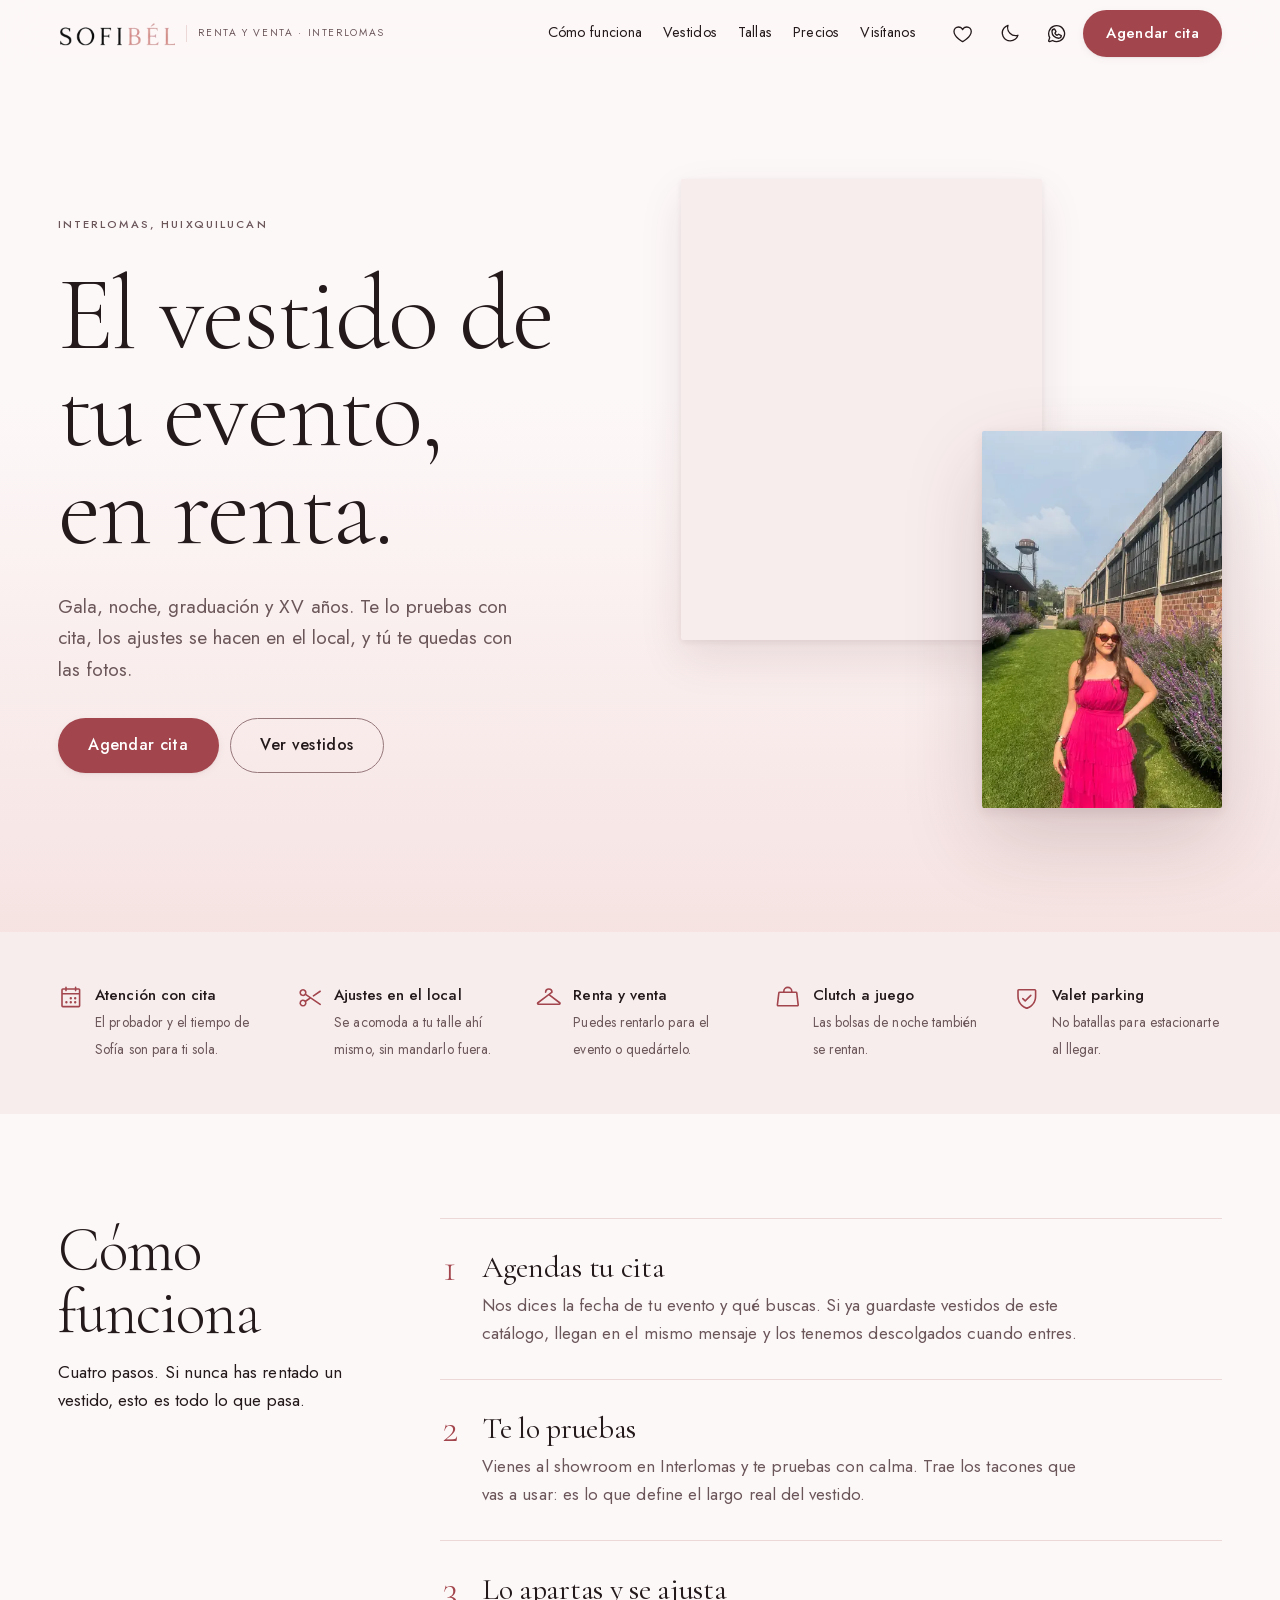
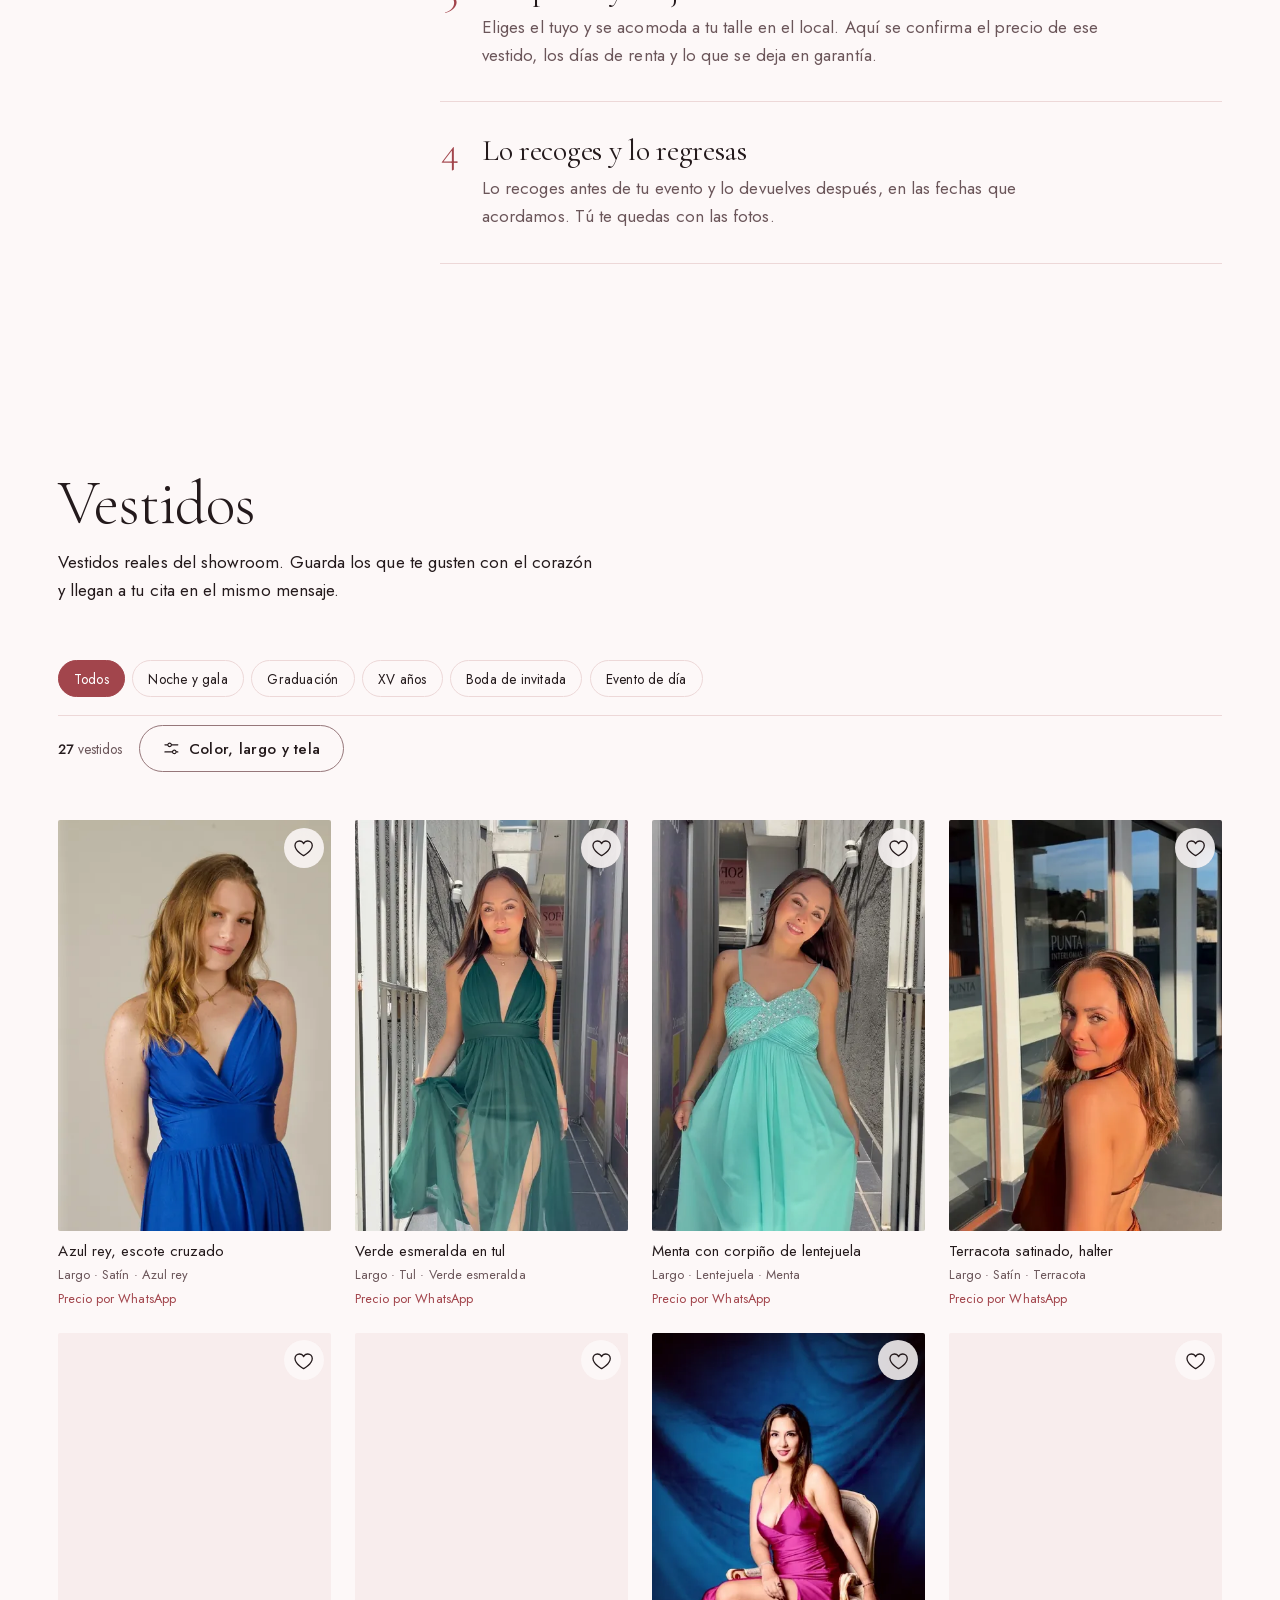
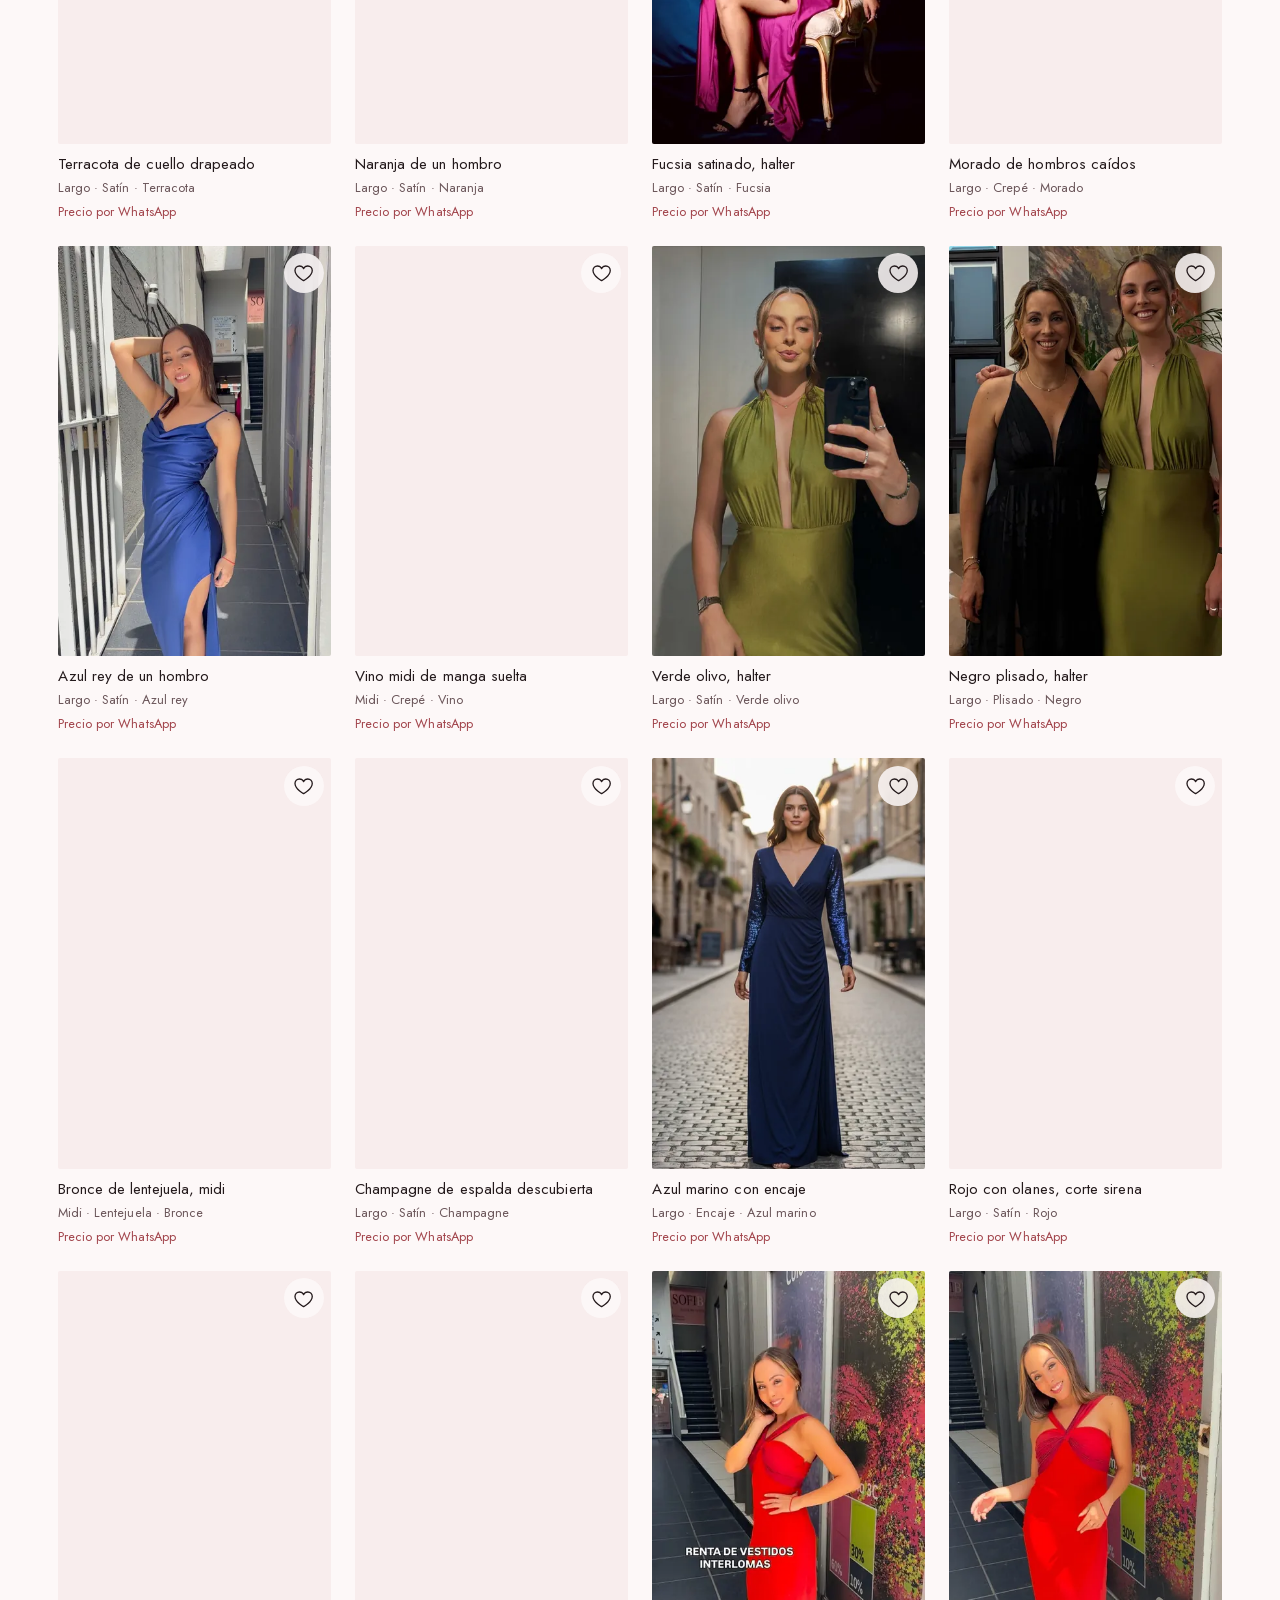
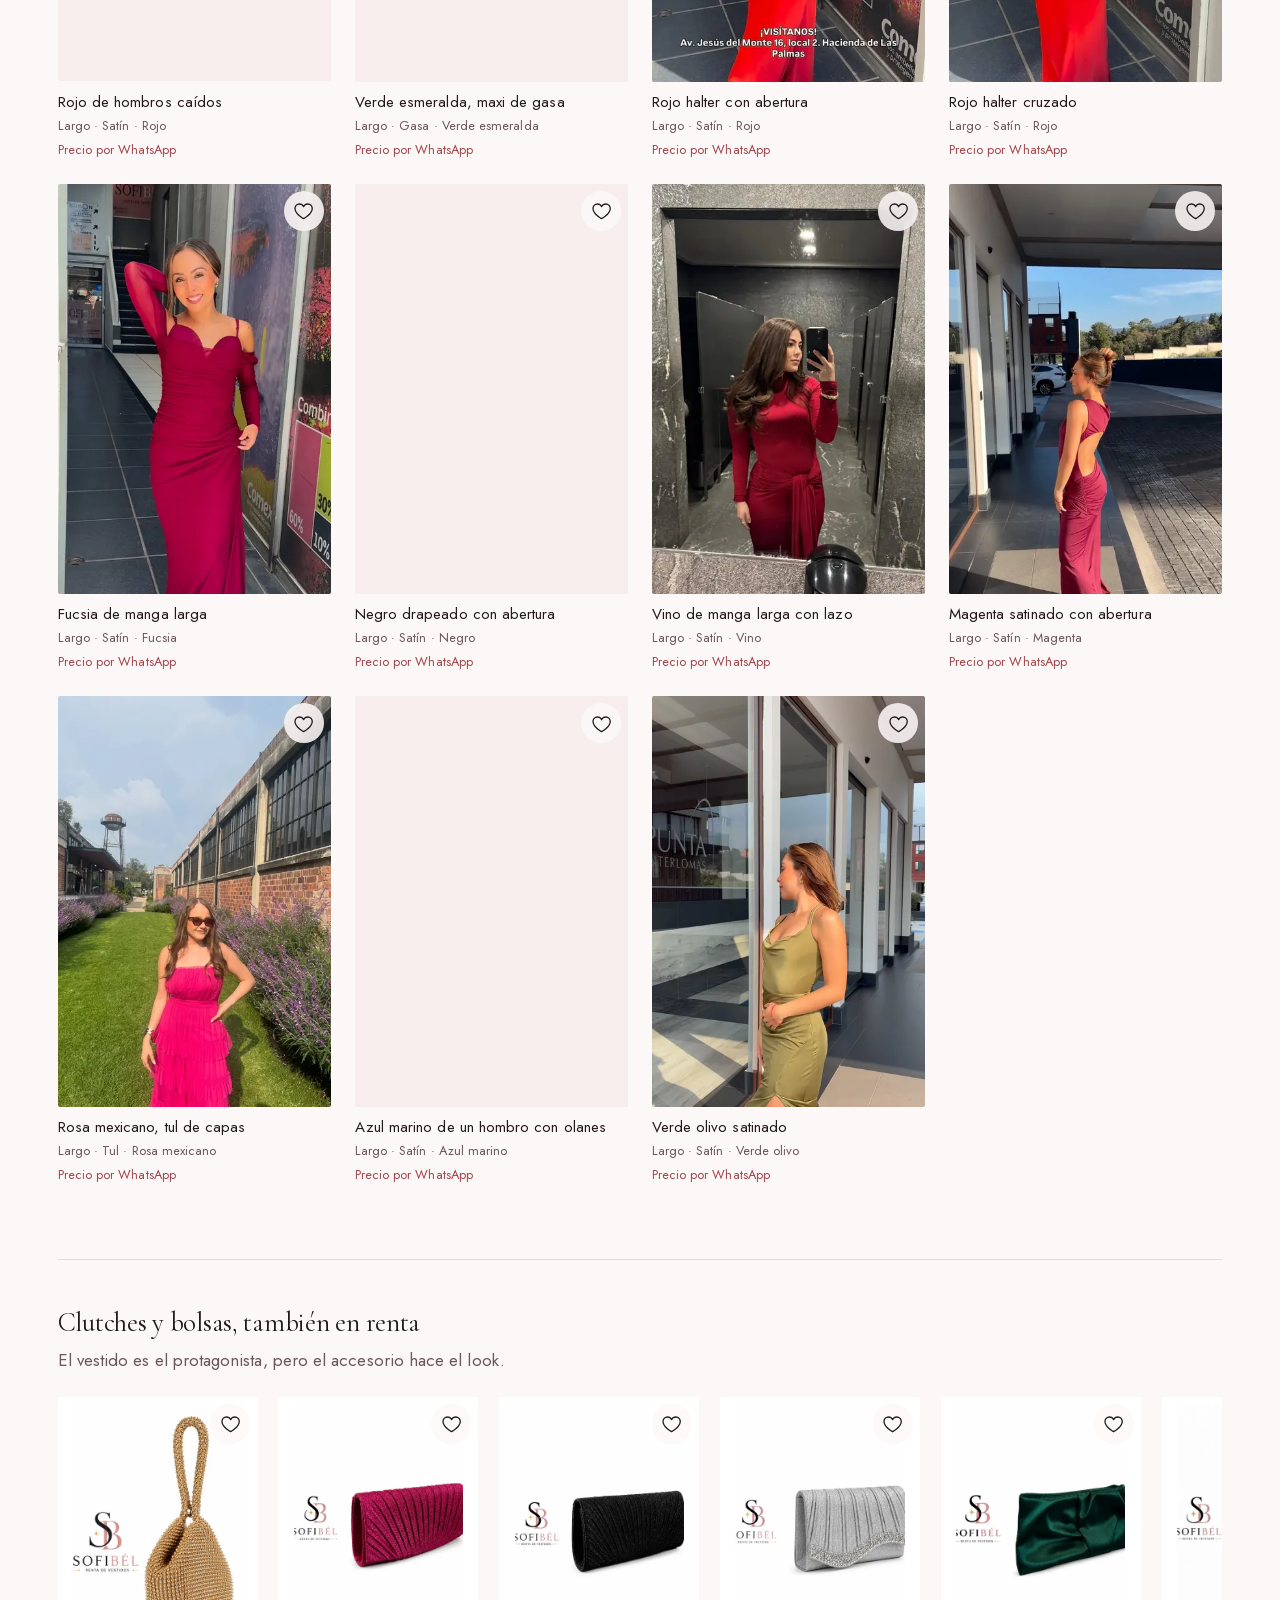
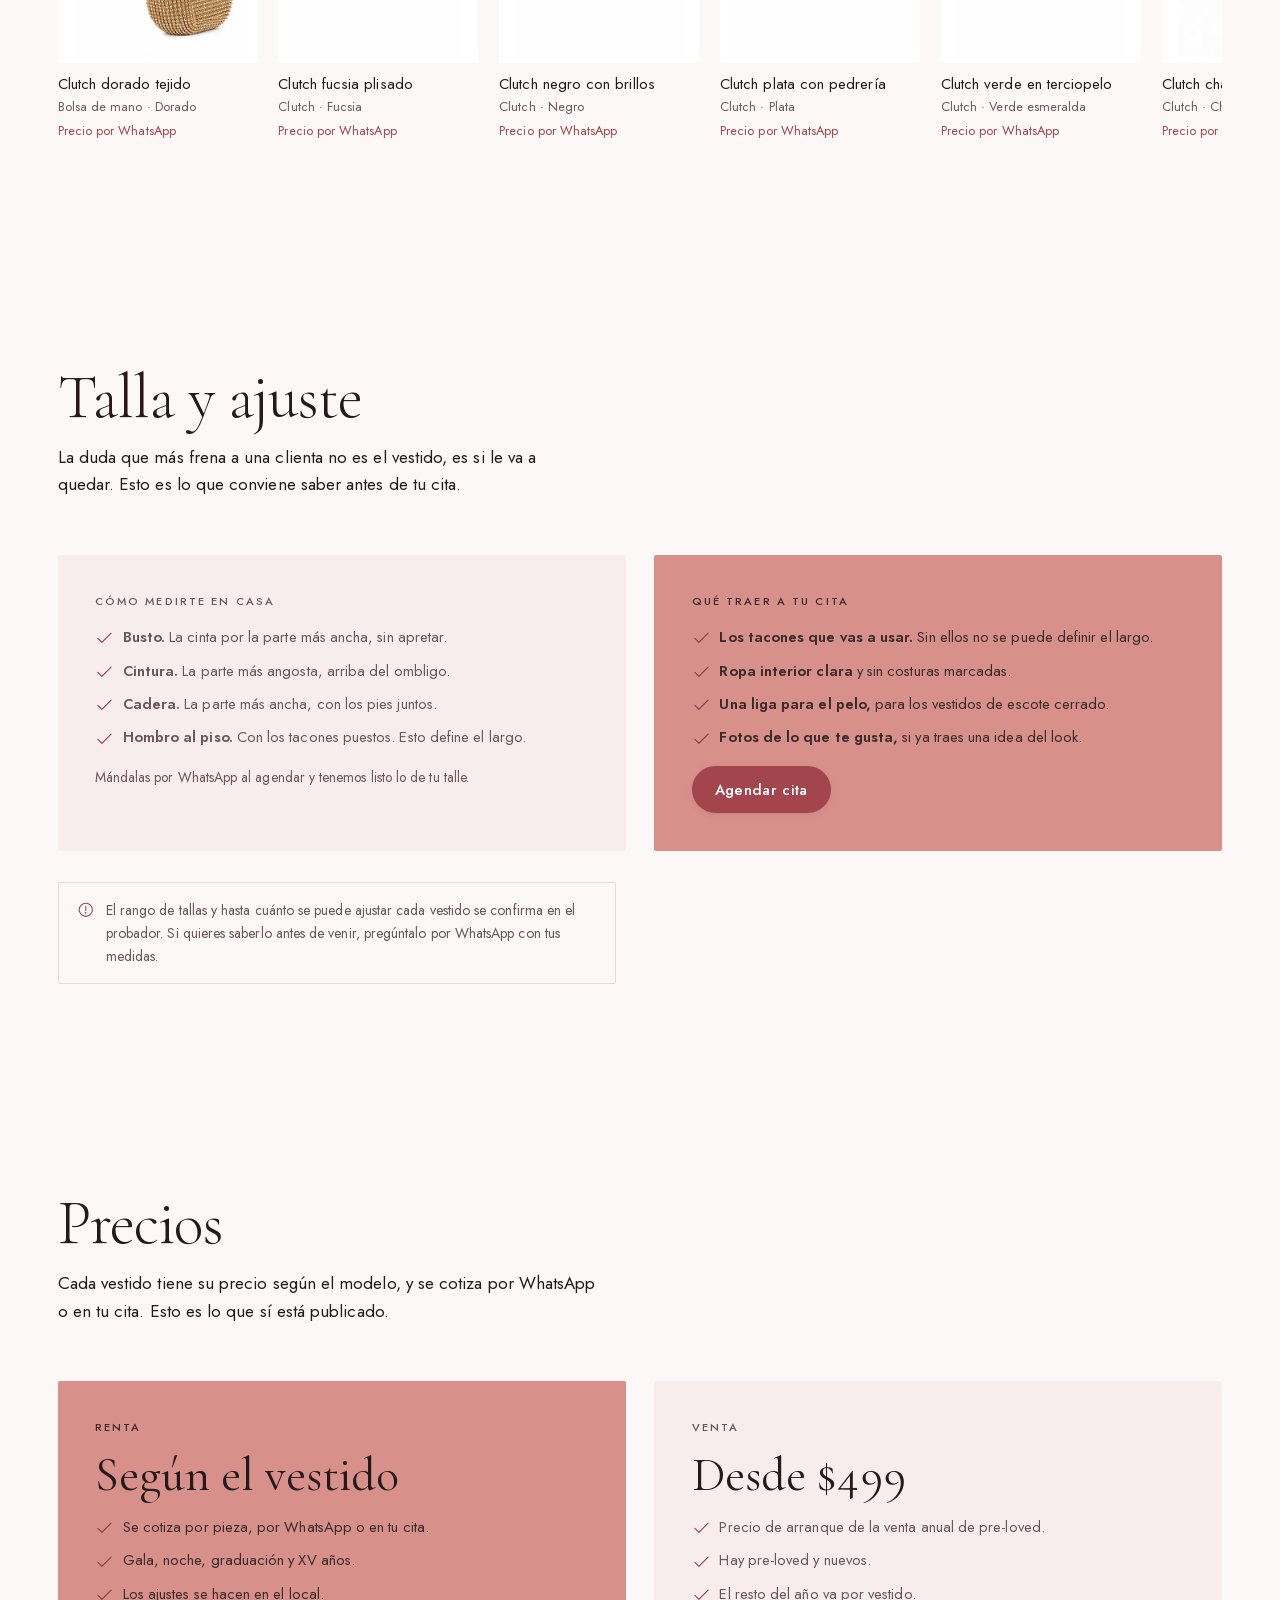
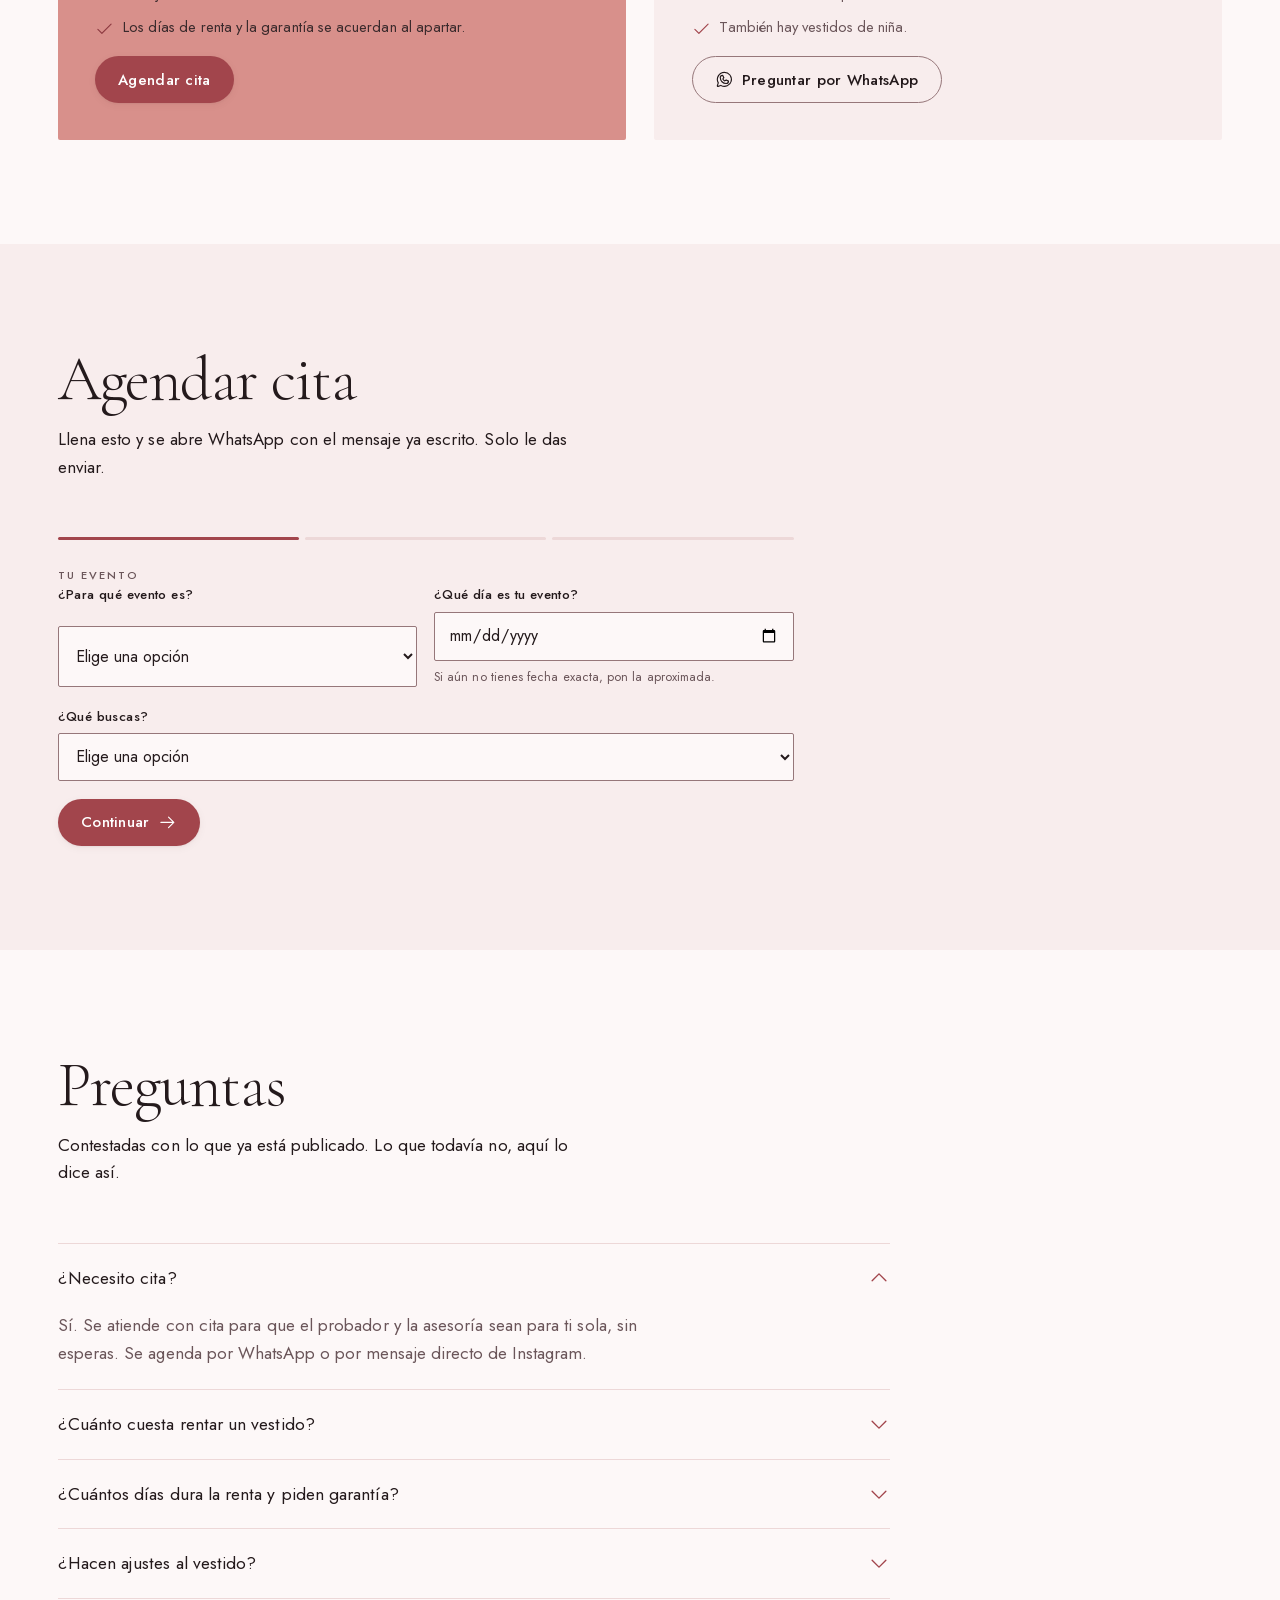
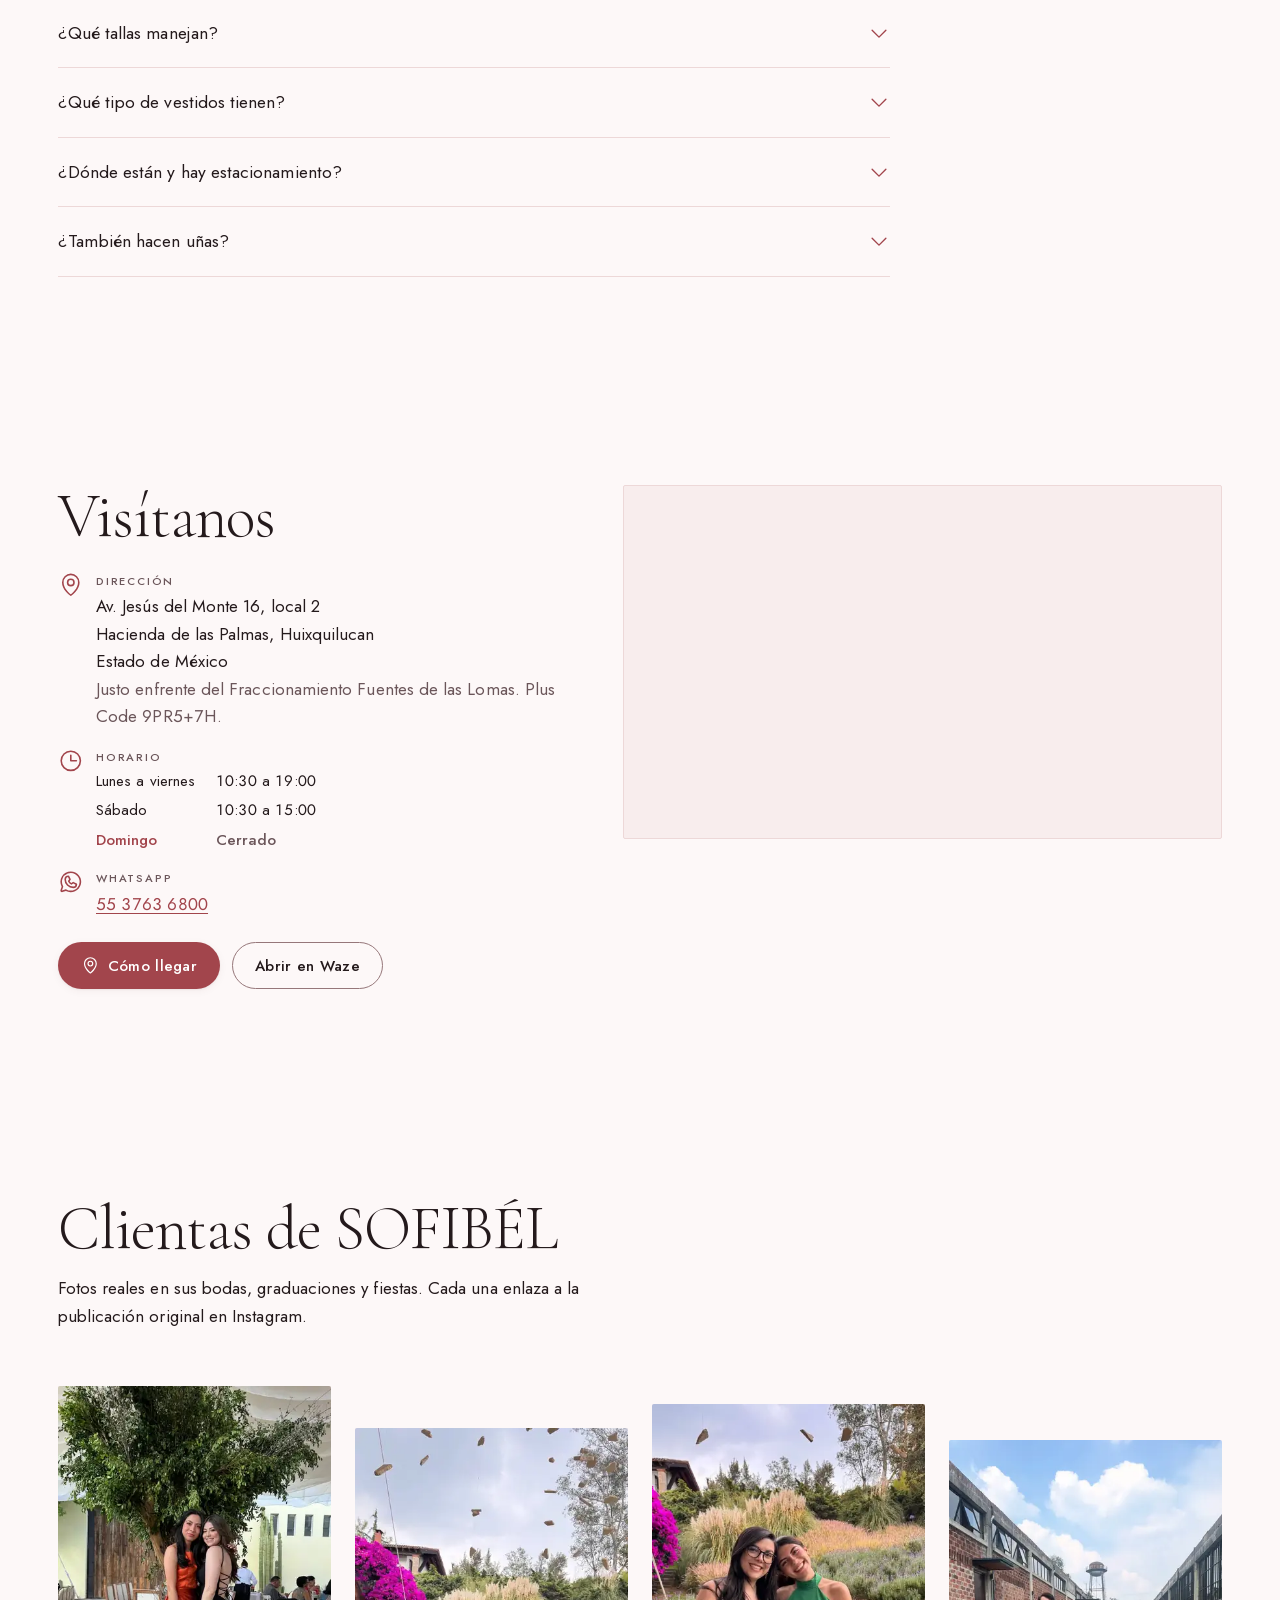
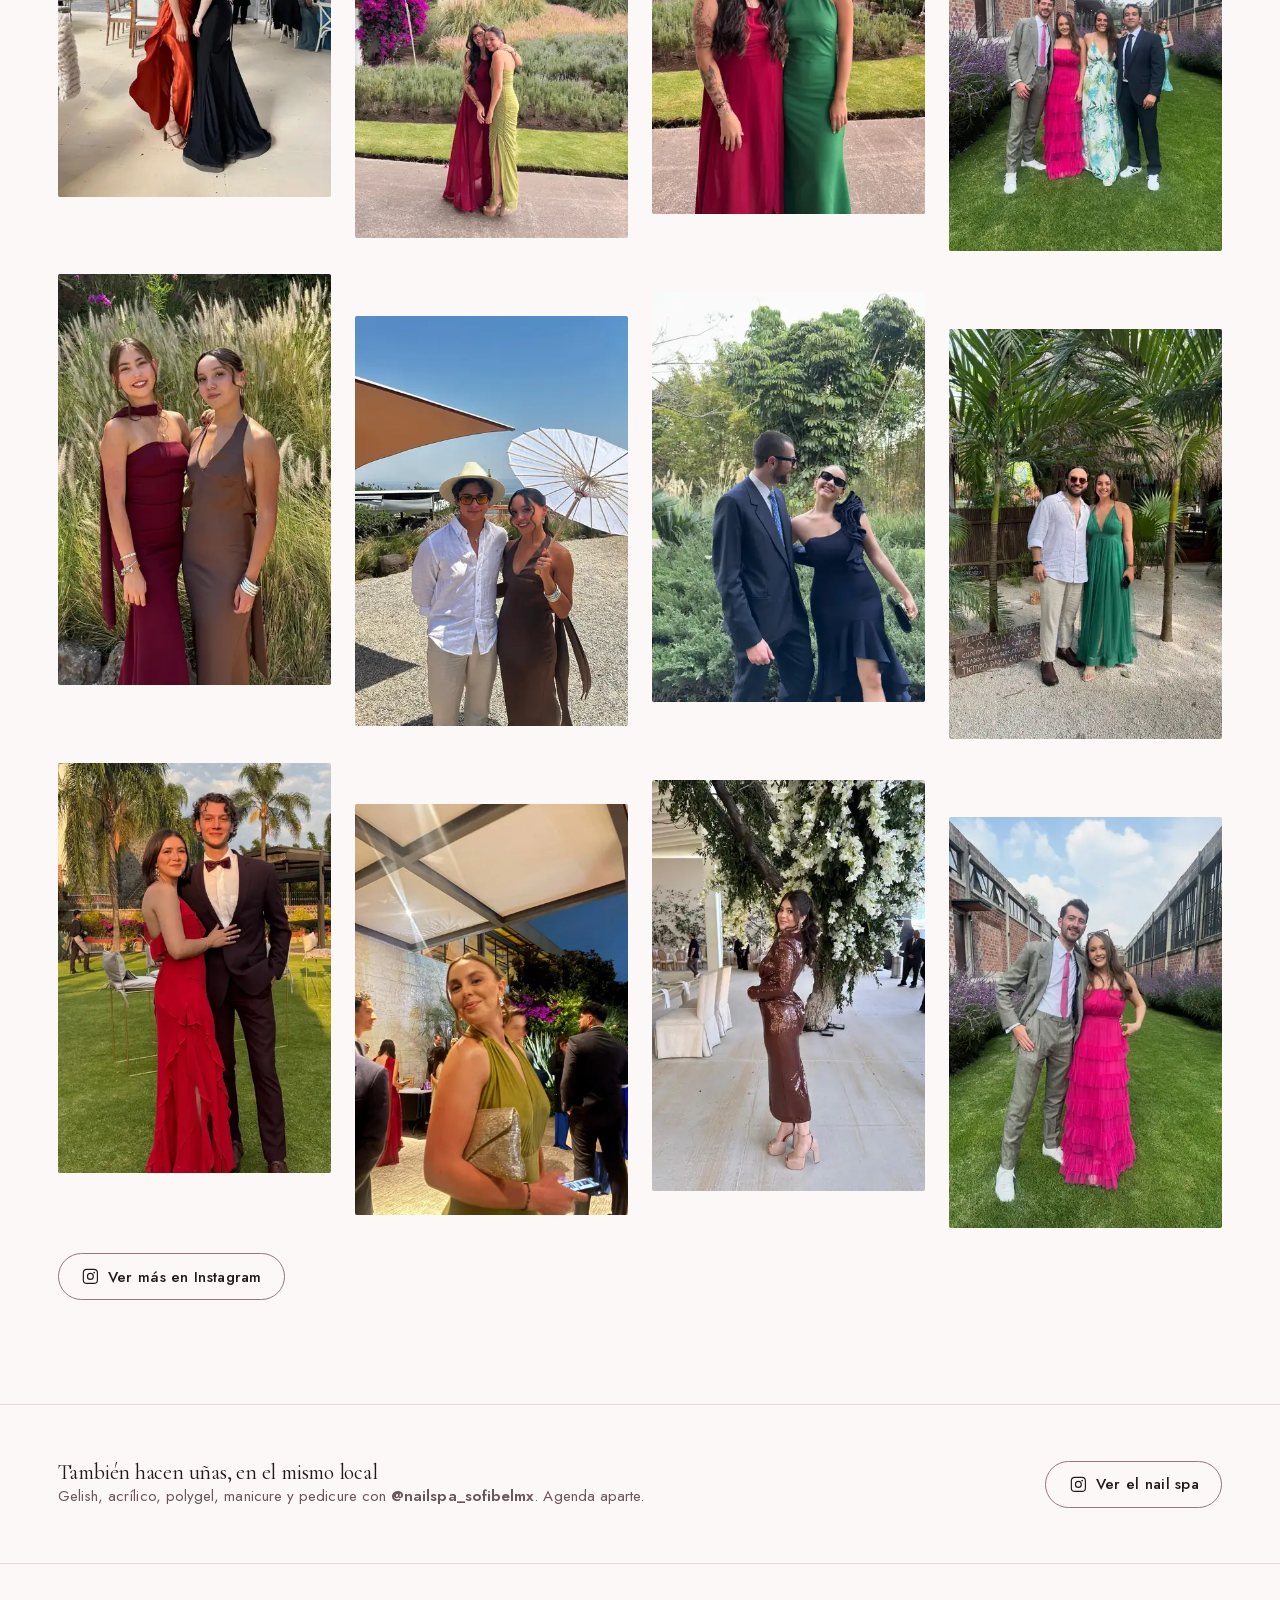
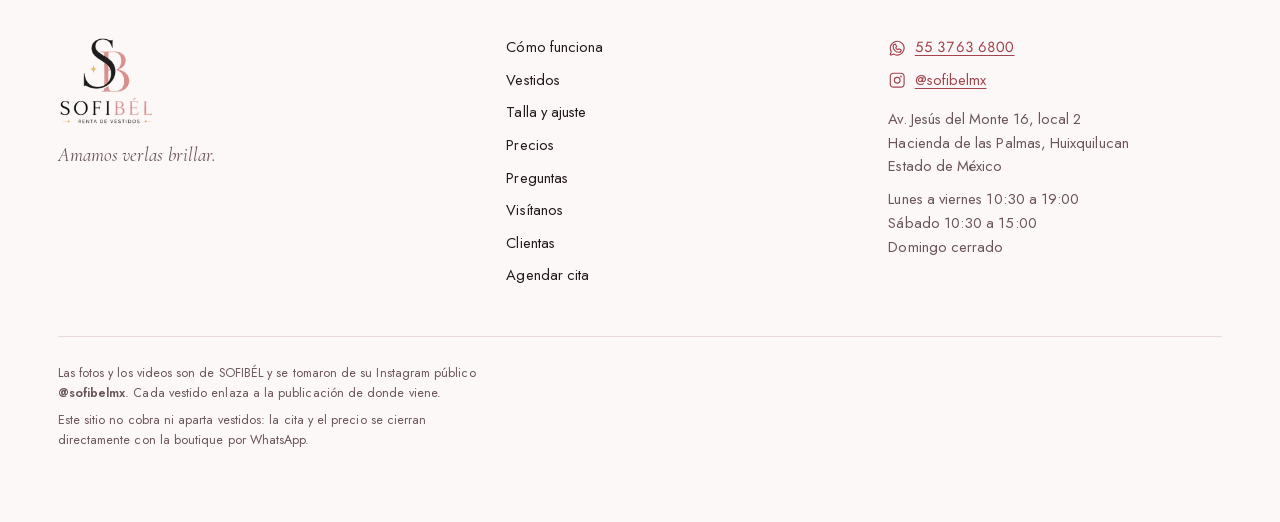
==== commit 45ba27a4: "Reordena el sitio al flujo de una rentadora, no al de Instagram Carlos: "no lo hagas con todo iguali" ====
--- a/index.html
+++ b/index.html
@@ -19,7 +19,7 @@
 <meta property="og:locale" content="es_MX">
 <meta property="og:site_name" content="SOFIBÉL">
 <meta property="og:title" content="Renta de Vestidos en Interlomas | SOFIBÉL">
-<meta property="og:description" content="Amamos verlas brillar. Renta y venta de vestidos de noche, gala, graduación y XV años en Interlomas. Cita por WhatsApp.">
+<meta property="og:description" content="Renta de vestidos de gala, noche, graduación y XV años en Interlomas. Te lo pruebas con cita, los ajustes van en el local.">
 <meta property="og:url" content="https://cmartinezdj.github.io/sofibel/">
 <meta property="og:image" content="https://cmartinezdj.github.io/sofibel/assets/og.jpg">
 <meta property="og:image:width" content="1200">
@@ -80,10 +80,10 @@
 <symbol id="i-warning-circle" viewBox="0 0 256 256" fill="currentColor"><path d="M128,24A104,104,0,1,0,232,128,104.11,104.11,0,0,0,128,24Zm0,192a88,88,0,1,1,88-88A88.1,88.1,0,0,1,128,216Zm-8-80V80a8,8,0,0,1,16,0v56a8,8,0,0,1-16,0Zm20,36a12,12,0,1,1-12-12A12,12,0,0,1,140,172Z"/></symbol>
 <symbol id="i-whatsapp-logo" viewBox="0 0 256 256" fill="currentColor"><path d="M187.58,144.84l-32-16a8,8,0,0,0-8,.5l-14.69,9.8a40.55,40.55,0,0,1-16-16l9.8-14.69a8,8,0,0,0,.5-8l-16-32A8,8,0,0,0,104,64a40,40,0,0,0-40,40,88.1,88.1,0,0,0,88,88,40,40,0,0,0,40-40A8,8,0,0,0,187.58,144.84ZM152,176a72.08,72.08,0,0,1-72-72A24,24,0,0,1,99.29,80.46l11.48,23L101,118a8,8,0,0,0-.73,7.51,56.47,56.47,0,0,0,30.15,30.15A8,8,0,0,0,138,155l14.61-9.74,23,11.48A24,24,0,0,1,152,176ZM128,24A104,104,0,0,0,36.18,176.88L24.83,210.93a16,16,0,0,0,20.24,20.24l34.05-11.35A104,104,0,1,0,128,24Zm0,192a87.87,87.87,0,0,1-44.06-11.81,8,8,0,0,0-6.54-.67L40,216,52.47,178.6a8,8,0,0,0-.66-6.54A88,88,0,1,1,128,216Z"/></symbol>
 <symbol id="i-x" viewBox="0 0 256 256" fill="currentColor"><path d="M205.66,194.34a8,8,0,0,1-11.32,11.32L128,139.31,61.66,205.66a8,8,0,0,1-11.32-11.32L116.69,128,50.34,61.66A8,8,0,0,1,61.66,50.34L128,116.69l66.34-66.35a8,8,0,0,1,11.32,11.32L139.31,128Z"/></symbol>
+<symbol id="i-sliders" viewBox="0 0 256 256" fill="currentColor"><path d="M40,88H73a32,32,0,0,0,62,0h81a8,8,0,0,0,0-16H135a32,32,0,0,0-62,0H40a8,8,0,0,0,0,16Zm64-24A16,16,0,1,1,88,80,16,16,0,0,1,104,64ZM216,168H199a32,32,0,0,0-62,0H40a8,8,0,0,0,0,16h97a32,32,0,0,0,62,0h17a8,8,0,0,0,0-16Zm-48,24a16,16,0,1,1,16-16A16,16,0,0,1,168,192Z"/></symbol>
 </svg>
 <!--/SPRITE-->
 
-<!-- ====================================================== navegación -->
 <header class="nav" id="nav">
   <div class="env">
     <a class="marca" href="#inicio" aria-label="SOFIBÉL, inicio">
@@ -93,11 +93,11 @@
     </a>
 
     <nav class="nav-enlaces" aria-label="Secciones">
+      <a href="#como-funciona">Cómo funciona</a>
       <a href="#vestidos">Vestidos</a>
-      <a href="#accesorios">Accesorios</a>
-      <a href="#como-rentar">Cómo rentar</a>
-      <a href="#ustedes">Ustedes</a>
-      <a href="#ubicacion">Ubicación</a>
+      <a href="#tallas">Tallas</a>
+      <a href="#precios">Precios</a>
+      <a href="#ubicacion">Visítanos</a>
     </nav>
 
     <div class="nav-acciones">
@@ -120,36 +120,37 @@
   </div>
 </header>
 
+
 <div class="menu-movil" id="menu-movil" hidden>
   <button class="btn-icono" id="cerrar-menu" type="button" aria-label="Cerrar menú">
     <svg class="icono" aria-hidden="true"><use href="#i-x"></use></svg>
   </button>
+  <a href="#como-funciona">Cómo funciona</a>
   <a href="#vestidos">Vestidos</a>
-  <a href="#accesorios">Accesorios</a>
-  <a href="#como-rentar">Cómo rentar</a>
-  <a href="#reels">Reels</a>
-  <a href="#ustedes">Ustedes</a>
+  <a href="#tallas">Tallas y ajuste</a>
   <a href="#precios">Precios</a>
   <a href="#preguntas">Preguntas</a>
-  <a href="#ubicacion">Ubicación</a>
+  <a href="#ubicacion">Visítanos</a>
+  <a href="#clientas">Clientas</a>
   <a class="btn btn-primario btn-grande" href="#cita">Agendar cita</a>
 </div>
 
 <main id="contenido">
 
-<!-- ====================================================== portada -->
+<!-- ============================================== portada: que es el negocio -->
 <section class="portada" id="inicio">
   <div class="env">
     <div class="portada-copia">
-      <h1>Amamos verlas brillar.</h1>
-      <p class="entrada">Tú disfruta el evento. Nosotras nos quedamos con el vestido. Renta y venta en Interlomas, con cita.</p>
+      <p class="rotulo">Interlomas, Huixquilucan</p>
+      <h1>El vestido de tu evento, en renta.</h1>
+      <p class="entrada">Gala, noche, graduación y XV años. Te lo pruebas con cita, los ajustes se hacen en el local, y tú te quedas con las fotos.</p>
       <div class="portada-ctas">
         <a class="btn btn-primario btn-grande" href="#cita">Agendar cita</a>
         <a class="btn btn-secundario btn-grande" href="#vestidos">Ver vestidos</a>
       </div>
     </div>
 
-    <div class="portada-fotos" aria-hidden="false">
+    <div class="portada-fotos">
       <figure class="f1">
         <img src="images/vestidos/azul-rey-cruzado-1-1080.webp"
              srcset="images/vestidos/azul-rey-cruzado-1-420.webp 420w,
@@ -157,7 +158,7 @@
                      images/vestidos/azul-rey-cruzado-1-1080.webp 1080w"
              sizes="(min-width: 60rem) 34vw, 62vw"
              width="1080" height="1620" fetchpriority="high" decoding="async"
-             alt="Vestido largo azul rey de escote cruzado, del catálogo de SOFIBÉL.">
+             alt="Vestido largo azul rey de escote cruzado, en renta en SOFIBÉL.">
       </figure>
       <figure class="f2">
         <img src="images/vestidos/rosa-mexicano-tul-1-720.webp"
@@ -171,61 +172,78 @@
   </div>
 </section>
 
-<!-- ====================================================== garantías -->
-<section class="garantias" aria-label="Lo que incluye la boutique">
+<!-- ============================================== lo que incluye la renta -->
+<section class="garantias" aria-labelledby="incluye-t">
   <div class="env">
+    <h2 id="incluye-t" class="solo-lectores">Lo que incluye la renta</h2>
     <ul class="escalona">
       <li style="--i:0">
-        <svg class="icono icono-lg" aria-hidden="true"><use href="#i-coat-hanger"></use></svg>
-        <div><b>Renta y venta</b><span>Vestidos de noche, gala, graduación y XV años.</span></div>
+        <svg class="icono icono-lg" aria-hidden="true"><use href="#i-calendar-dots"></use></svg>
+        <div><b>Atención con cita</b><span>El probador y el tiempo de Sofía son para ti sola.</span></div>
       </li>
       <li style="--i:1">
         <svg class="icono icono-lg" aria-hidden="true"><use href="#i-scissors"></use></svg>
-        <div><b>Ajustes en el local</b><span>Sus clientas cuentan en Google que los arreglos salen rápido.</span></div>
+        <div><b>Ajustes en el local</b><span>Se acomoda a tu talle ahí mismo, sin mandarlo fuera.</span></div>
       </li>
       <li style="--i:2">
-        <svg class="icono icono-lg" aria-hidden="true"><use href="#i-handbag-simple"></use></svg>
-        <div><b>Clutches y bolsas</b><span>También en renta, para cerrar el look.</span></div>
+        <svg class="icono icono-lg" aria-hidden="true"><use href="#i-coat-hanger"></use></svg>
+        <div><b>Renta y venta</b><span>Puedes rentarlo para el evento o quedártelo.</span></div>
       </li>
       <li style="--i:3">
-        <svg class="icono icono-lg" aria-hidden="true"><use href="#i-user-circle"></use></svg>
-        <div><b>Te atiende Sofía</b><span>Atención personal en el probador, con cita.</span></div>
+        <svg class="icono icono-lg" aria-hidden="true"><use href="#i-handbag-simple"></use></svg>
+        <div><b>Clutch a juego</b><span>Las bolsas de noche también se rentan.</span></div>
       </li>
       <li style="--i:4">
         <svg class="icono icono-lg" aria-hidden="true"><use href="#i-shield-check"></use></svg>
-        <div><b>Valet parking</b><span>El local está en una plaza chica sobre Jesús del Monte.</span></div>
+        <div><b>Valet parking</b><span>No batallas para estacionarte al llegar.</span></div>
       </li>
     </ul>
   </div>
 </section>
 
-<!-- ====================================================== manifiesto -->
-<section class="manifiesto">
+<!-- ============================================== como funciona, arriba -->
+<section class="proceso" id="como-funciona">
   <div class="env">
-    <div class="revela">
-      <h2>wtf is comprar un vestido para usarlo una sola vez?</h2>
-      <p style="margin-top:1.2rem">Es la pregunta que SOFIBÉL hizo en su propio Instagram, y es el negocio entero en una línea.
-        Aquí el vestido se renta, se ajusta a tu talle y regresa. Tú te quedas con las fotos.</p>
-      <p class="firma" style="margin-top:1.6rem">Tú disfruta el evento.<br>Nosotras nos quedamos con el vestido.</p>
-    </div>
-    <figure class="revela">
-      <img data-src="images/vestidos/manifiesto-1-720.webp"
-           data-srcset="images/vestidos/manifiesto-1-420.webp 420w, images/vestidos/manifiesto-1-720.webp 720w"
-           sizes="(min-width: 56rem) 40vw, 88vw"
-           width="720" height="1080" decoding="async"
-           alt="Retrato editorial en blanco y negro de una clienta con vestido corto de lentejuela de SOFIBÉL.">
-    </figure>
+    <div class="cabecera-seccion revela">
+      <h2>Cómo funciona</h2>
+      <p>Cuatro pasos. Si nunca has rentado un vestido, esto es todo lo que pasa.</p>
+    </div>
+    <ol class="pasos escalona">
+      <li style="--i:0">
+        <span class="num-paso num" aria-hidden="true">1</span>
+        <h3>Agendas tu cita</h3>
+        <p>Nos dices la fecha de tu evento y qué buscas. Si ya guardaste vestidos de este
+          catálogo, llegan en el mismo mensaje y los tenemos descolgados cuando entres.</p>
+      </li>
+      <li style="--i:1">
+        <span class="num-paso num" aria-hidden="true">2</span>
+        <h3>Te lo pruebas</h3>
+        <p>Vienes al showroom en Interlomas y te pruebas con calma. Trae los tacones que vas
+          a usar: es lo que define el largo real del vestido.</p>
+      </li>
+      <li style="--i:2">
+        <span class="num-paso num" aria-hidden="true">3</span>
+        <h3>Lo apartas y se ajusta</h3>
+        <p>Eliges el tuyo y se acomoda a tu talle en el local. Aquí se confirma el precio de
+          ese vestido, los días de renta y lo que se deja en garantía.</p>
+      </li>
+      <li style="--i:3">
+        <span class="num-paso num" aria-hidden="true">4</span>
+        <h3>Lo recoges y lo regresas</h3>
+        <p>Lo recoges antes de tu evento y lo devuelves después, en las fechas que acordamos.
+          Tú te quedas con las fotos.</p>
+      </li>
+    </ol>
   </div>
 </section>
 
-<!-- ====================================================== catálogo -->
+<!-- ============================================== catalogo -->
 <section id="vestidos">
   <div class="env">
     <div class="cabecera-seccion revela">
-      <p class="rotulo">El showroom</p>
       <h2>Vestidos</h2>
-      <p>Estos son vestidos reales que SOFIBÉL ha rentado, tomados de su Instagram. Filtra por ocasión, color o largo,
-        guarda los que te gusten y llévalos a tu cita: al llegar ya saben qué descolgar.</p>
+      <p>Vestidos reales del showroom. Guarda los que te gusten con el corazón y llegan
+        a tu cita en el mismo mensaje.</p>
     </div>
 
     <div class="filtros revela">
@@ -240,11 +258,11 @@
       <!--/CHIPS-->
       </div>
       <div class="barra-filtros">
-        <div class="fila-chips" id="chips-color" role="group" aria-label="Filtrar por color"></div>
-      </div>
-      <div class="barra-filtros">
-        <div class="fila-chips" id="chips-largo" role="group" aria-label="Filtrar por largo y tela"></div>
         <p class="conteo" id="conteo" aria-live="polite"><b class="num">0</b> vestidos</p>
+        <button class="btn btn-secundario" id="abrir-filtros" type="button" aria-expanded="false">
+          <svg class="icono" aria-hidden="true"><use href="#i-sliders"></use></svg>
+          Color, largo y tela
+        </button>
         <button class="btn btn-fantasma" id="limpiar-filtros" type="button" hidden>
           <svg class="icono" aria-hidden="true"><use href="#i-x"></use></svg> Quitar filtros
         </button>
@@ -636,24 +654,18 @@
 
     <div class="vacio-filtro" id="vacio-filtro" hidden>
       <svg class="icono icono-lg" aria-hidden="true" style="color:var(--rosa-honda)"><use href="#i-coat-hanger"></use></svg>
-      <h3>El vestido perfecto te está esperando</h3>
-      <p>Con esos filtros no hay nada en el catálogo del sitio, pero el showroom tiene mucho más de lo que cabe aquí.</p>
+      <h3>No hay nada con esos filtros</h3>
+      <p>El showroom tiene mucho más de lo que cabe en este catálogo. Dinos qué buscas y te decimos si lo tenemos.</p>
       <div class="portada-ctas">
         <button class="btn btn-secundario" type="button" data-limpiar>Quitar filtros</button>
-        <a class="btn btn-primario" id="wa-buscar" href="#" target="_blank" rel="noopener"><svg class="icono" aria-hidden="true"><use href="#i-whatsapp-logo"></use></svg> Preguntar por WhatsApp</a>
+        <a class="btn btn-primario" id="wa-buscar" href="#" target="_blank" rel="noopener">
+          <svg class="icono" aria-hidden="true"><use href="#i-whatsapp-logo"></use></svg> Preguntar por WhatsApp</a>
       </div>
     </div>
-  </div>
-</section>
-
-<!-- ====================================================== accesorios -->
-<section id="accesorios">
-  <div class="env">
-    <div class="cabecera-seccion revela">
-      <h2>El accesorio hace el look</h2>
-      <p>El vestido es el protagonista, pero el accesorio hace el look. Los clutches y las bolsas también se rentan.</p>
-    </div>
+
     <div class="riel-envoltura revela">
+      <h3>Clutches y bolsas, también en renta</h3>
+      <p>El vestido es el protagonista, pero el accesorio hace el look.</p>
       <div class="riel" id="riel-accesorios" tabindex="0" role="group" aria-label="Clutches y bolsas en renta">
         <!--ACCESORIOS-->
 <article class="pieza" data-id="clutch-dorado-tejido"
@@ -746,123 +758,377 @@
   </div>
 </section>
 
-<!-- ====================================================== cómo rentar -->
-<section class="proceso" id="como-rentar">
+<!-- ============================================== talla y ajuste -->
+<section id="tallas">
   <div class="env">
     <div class="cabecera-seccion revela">
-      <h2>Cómo rentar</h2>
-      <p>Trabajan con agenda, así que la cita es lo que te garantiza el probador y el tiempo de Sofía.</p>
-    </div>
-    <ol class="pasos escalona">
-      <li style="--i:0">
-        <span class="num-paso num" aria-hidden="true">1</span>
-        <h3>Agenda tu cita</h3>
-        <p>Escríbeles por WhatsApp con la fecha de tu evento. Si ya tienes vestidos favoritos en este sitio, el
-          formulario de aquí abajo los manda en el mismo mensaje.</p>
-      </li>
-      <li style="--i:1">
-        <span class="num-paso num" aria-hidden="true">2</span>
-        <h3>Ven al showroom</h3>
-        <p>Av. Jesús del Monte 16, local 2, justo enfrente del Fraccionamiento Fuentes de las Lomas. Hay valet parking.
-          Un consejo: trae los tacones que vas a usar, así se ve el largo de verdad.</p>
-      </li>
-      <li style="--i:2">
-        <span class="num-paso num" aria-hidden="true">3</span>
-        <h3>Pruébate y ajusta</h3>
-        <p>Sofía te ayuda a elegir y los arreglos se hacen ahí mismo. Aquí también se define el precio de tu vestido,
-          los días de renta y lo que se deja en garantía.</p>
-      </li>
-      <li style="--i:3">
-        <span class="num-paso num" aria-hidden="true">4</span>
-        <h3>Llévatelo y regrésalo</h3>
-        <p>Recoges antes de tu evento y lo devuelves después, con las fechas que acordaron en la cita. Tú te quedas
-          con las fotos.</p>
-      </li>
-    </ol>
+      <h2>Talla y ajuste</h2>
+      <p>La duda que más frena a una clienta no es el vestido, es si le va a quedar.
+        Esto es lo que conviene saber antes de tu cita.</p>
+    </div>
+    <div class="par-precios revela">
+      <div class="carta">
+        <p class="rotulo">Cómo medirte en casa</p>
+        <ul>
+          <li><svg class="icono" aria-hidden="true"><use href="#i-check"></use></svg>
+            <span><b>Busto.</b> La cinta por la parte más ancha, sin apretar.</span></li>
+          <li><svg class="icono" aria-hidden="true"><use href="#i-check"></use></svg>
+            <span><b>Cintura.</b> La parte más angosta, arriba del ombligo.</span></li>
+          <li><svg class="icono" aria-hidden="true"><use href="#i-check"></use></svg>
+            <span><b>Cadera.</b> La parte más ancha, con los pies juntos.</span></li>
+          <li><svg class="icono" aria-hidden="true"><use href="#i-check"></use></svg>
+            <span><b>Hombro al piso.</b> Con los tacones puestos. Esto define el largo.</span></li>
+        </ul>
+        <p style="font-size:0.86rem;color:var(--tinta-suave)">Mándalas por WhatsApp al agendar y tenemos listo lo de tu talle.</p>
+      </div>
+      <div class="carta marcada">
+        <p class="rotulo">Qué traer a tu cita</p>
+        <ul>
+          <li><svg class="icono" aria-hidden="true"><use href="#i-check"></use></svg>
+            <span><b>Los tacones que vas a usar.</b> Sin ellos no se puede definir el largo.</span></li>
+          <li><svg class="icono" aria-hidden="true"><use href="#i-check"></use></svg>
+            <span><b>Ropa interior clara</b> y sin costuras marcadas.</span></li>
+          <li><svg class="icono" aria-hidden="true"><use href="#i-check"></use></svg>
+            <span><b>Una liga para el pelo,</b> para los vestidos de escote cerrado.</span></li>
+          <li><svg class="icono" aria-hidden="true"><use href="#i-check"></use></svg>
+            <span><b>Fotos de lo que te gusta,</b> si ya traes una idea del look.</span></li>
+        </ul>
+        <a class="btn btn-primario" href="#cita" style="justify-self:start">Agendar cita</a>
+      </div>
+    </div>
+    <p class="aviso-precio revela">
+      <svg class="icono" aria-hidden="true"><use href="#i-warning-circle"></use></svg>
+      <span>El rango de tallas y hasta cuánto se puede ajustar cada vestido se confirma en el
+        probador. Si quieres saberlo antes de venir, pregúntalo por WhatsApp con tus medidas.</span>
+    </p>
   </div>
 </section>
 
-<!-- ====================================================== reels -->
-<section id="reels">
+<!-- ============================================== precios -->
+<section id="precios">
   <div class="env">
     <div class="cabecera-seccion revela">
-      <h2>Cómo se mueven</h2>
-      <p>Una foto no dice cómo cae la falda al caminar. Estos son sus reels; toca uno para verlo.</p>
-    </div>
-    <div class="reels" id="rejilla-reels">
-      <!--REELS-->
-<figure class="reel" data-code="DYlGdEAiy40" data-mp4="videos/web/DYlGdEAiy40.mp4">
-      <div class="lienzo">
-        <img data-src="videos/web/DYlGdEAiy40.webp" width="720" height="1280" decoding="async" alt="Reel de graduación: varias clientas posando con vestidos largos de SOFIBÉL.">
-        <noscript><img src="videos/web/DYlGdEAiy40.webp" width="720" height="1280" loading="lazy" decoding="async" alt="Reel de graduación: varias clientas posando con vestidos largos de SOFIBÉL."></noscript>
-        <video muted loop playsinline preload="none" aria-label="Reel de graduación: varias clientas posando con vestidos largos de SOFIBÉL."></video>
-        <button class="reel-play" type="button" aria-label="Reproducir: Tu graduación">
-          <span><svg class="icono" aria-hidden="true"><use href="#i-play"></use></svg></span></button>
+      <h2>Precios</h2>
+      <p>Cada vestido tiene su precio según el modelo, y se cotiza por WhatsApp o en tu cita.
+        Esto es lo que sí está publicado.</p>
+    </div>
+    <div class="par-precios revela">
+      <div class="carta marcada">
+        <p class="rotulo">Renta</p>
+        <p class="cifra">Según el vestido</p>
+        <ul>
+          <li><svg class="icono" aria-hidden="true"><use href="#i-check"></use></svg> Se cotiza por pieza, por WhatsApp o en tu cita.</li>
+          <li><svg class="icono" aria-hidden="true"><use href="#i-check"></use></svg> Gala, noche, graduación y XV años.</li>
+          <li><svg class="icono" aria-hidden="true"><use href="#i-check"></use></svg> Los ajustes se hacen en el local.</li>
+          <li><svg class="icono" aria-hidden="true"><use href="#i-check"></use></svg> Los días de renta y la garantía se acuerdan al apartar.</li>
+        </ul>
+        <a class="btn btn-primario" href="#cita" style="justify-self:start">Agendar cita</a>
       </div>
-      <figcaption>Tu graduación</figcaption>
-    </figure>
-<figure class="reel" data-code="DYVy2gLyi1x" data-mp4="videos/web/DYVy2gLyi1x.mp4">
-      <div class="lienzo">
-        <img data-src="videos/web/DYVy2gLyi1x.webp" width="720" height="1280" decoding="async" alt="Reel de un vestido largo champagne con la espalda descubierta, girando.">
-        <noscript><img src="videos/web/DYVy2gLyi1x.webp" width="720" height="1280" loading="lazy" decoding="async" alt="Reel de un vestido largo champagne con la espalda descubierta, girando."></noscript>
-        <video muted loop playsinline preload="none" aria-label="Reel de un vestido largo champagne con la espalda descubierta, girando."></video>
-        <button class="reel-play" type="button" aria-label="Reproducir: El vestido que amarás">
-          <span><svg class="icono" aria-hidden="true"><use href="#i-play"></use></svg></span></button>
+      <div class="carta">
+        <p class="rotulo">Venta</p>
+        <p class="cifra">Desde <span class="num">$499</span></p>
+        <ul>
+          <li><svg class="icono" aria-hidden="true"><use href="#i-check"></use></svg> Precio de arranque de la venta anual de pre-loved.</li>
+          <li><svg class="icono" aria-hidden="true"><use href="#i-check"></use></svg> Hay pre-loved y nuevos.</li>
+          <li><svg class="icono" aria-hidden="true"><use href="#i-check"></use></svg> El resto del año va por vestido.</li>
+          <li><svg class="icono" aria-hidden="true"><use href="#i-check"></use></svg> También hay vestidos de niña.</li>
+        </ul>
+        <a class="btn btn-secundario" id="wa-venta" href="#" target="_blank" rel="noopener" style="justify-self:start">
+          <svg class="icono" aria-hidden="true"><use href="#i-whatsapp-logo"></use></svg> Preguntar por WhatsApp</a>
       </div>
-      <figcaption>El vestido que amarás</figcaption>
-    </figure>
-<figure class="reel" data-code="DYDnAcIBK_D" data-mp4="videos/web/DYDnAcIBK_D.mp4">
-      <div class="lienzo">
-        <img data-src="videos/web/DYDnAcIBK_D.webp" width="720" height="1280" decoding="async" alt="Reel de un vestido rojo de hombros caídos recién llegado al showroom.">
-        <noscript><img src="videos/web/DYDnAcIBK_D.webp" width="720" height="1280" loading="lazy" decoding="async" alt="Reel de un vestido rojo de hombros caídos recién llegado al showroom."></noscript>
-        <video muted loop playsinline preload="none" aria-label="Reel de un vestido rojo de hombros caídos recién llegado al showroom."></video>
-        <button class="reel-play" type="button" aria-label="Reproducir: Nuevo en el showroom">
-          <span><svg class="icono" aria-hidden="true"><use href="#i-play"></use></svg></span></button>
-      </div>
-      <figcaption>Nuevo en el showroom</figcaption>
-    </figure>
-<figure class="reel" data-code="DcKWiMKsfFx" data-mp4="videos/web/DcKWiMKsfFx.mp4">
-      <div class="lienzo">
-        <img data-src="videos/web/DcKWiMKsfFx.webp" width="720" height="1280" decoding="async" alt="Reel de un vestido menta con corpiño de lentejuela a la luz del día.">
-        <noscript><img src="videos/web/DcKWiMKsfFx.webp" width="720" height="1280" loading="lazy" decoding="async" alt="Reel de un vestido menta con corpiño de lentejuela a la luz del día."></noscript>
-        <video muted loop playsinline preload="none" aria-label="Reel de un vestido menta con corpiño de lentejuela a la luz del día."></video>
-        <button class="reel-play" type="button" aria-label="Reproducir: El color de la temporada">
-          <span><svg class="icono" aria-hidden="true"><use href="#i-play"></use></svg></span></button>
-      </div>
-      <figcaption>El color de la temporada</figcaption>
-    </figure>
-<figure class="reel" data-code="Day00i0BYo8" data-mp4="videos/web/Day00i0BYo8.mp4">
-      <div class="lienzo">
-        <img data-src="videos/web/Day00i0BYo8.webp" width="720" height="1280" decoding="async" alt="Reel de un vestido verde esmeralda de tul con clutch a juego.">
-        <noscript><img src="videos/web/Day00i0BYo8.webp" width="720" height="1280" loading="lazy" decoding="async" alt="Reel de un vestido verde esmeralda de tul con clutch a juego."></noscript>
-        <video muted loop playsinline preload="none" aria-label="Reel de un vestido verde esmeralda de tul con clutch a juego."></video>
-        <button class="reel-play" type="button" aria-label="Reproducir: Vestido y bolsa">
-          <span><svg class="icono" aria-hidden="true"><use href="#i-play"></use></svg></span></button>
-      </div>
-      <figcaption>Vestido y bolsa</figcaption>
-    </figure>
-<figure class="reel" data-code="DaeF2J6P32r" data-mp4="videos/web/DaeF2J6P32r.mp4">
-      <div class="lienzo">
-        <img data-src="videos/web/DaeF2J6P32r.webp" width="720" height="1280" decoding="async" alt="Reel de un vestido naranja de un hombro con corte sirena.">
-        <noscript><img src="videos/web/DaeF2J6P32r.webp" width="720" height="1280" loading="lazy" decoding="async" alt="Reel de un vestido naranja de un hombro con corte sirena."></noscript>
-        <video muted loop playsinline preload="none" aria-label="Reel de un vestido naranja de un hombro con corte sirena."></video>
-        <button class="reel-play" type="button" aria-label="Reproducir: Naranja de un hombro">
-          <span><svg class="icono" aria-hidden="true"><use href="#i-play"></use></svg></span></button>
-      </div>
-      <figcaption>Naranja de un hombro</figcaption>
-    </figure>
-      <!--/REELS-->
     </div>
   </div>
 </section>
 
-<!-- ====================================================== lookbook -->
-<section id="ustedes">
+<!-- ============================================== cita -->
+<section class="cita" id="cita">
   <div class="env">
     <div class="cabecera-seccion revela">
-      <p class="rotulo">Ustedes</p>
-      <h2>Nos encanta ser parte de cada uno de sus eventos</h2>
-      <p>Clientas reales de SOFIBÉL en sus bodas, graduaciones y fiestas, publicadas en su Instagram.</p>
+      <h2>Agendar cita</h2>
+      <p>Llena esto y se abre WhatsApp con el mensaje ya escrito. Solo le das enviar.</p>
+    </div>
+<form class="formulario revela" id="form-cita" novalidate>
+      <div class="pasos-cita" aria-hidden="true">
+        <span data-hecho="si"></span><span></span><span></span>
+      </div>
+
+      <!-- hoja 1 -->
+      <fieldset class="hoja" id="hoja-1" style="border:0;padding:0;margin:0">
+        <legend class="rotulo" style="padding:0">Tu evento</legend>
+        <div class="campos dos">
+          <div class="campo">
+            <label for="tipo-evento">¿Para qué evento es?</label>
+            <select id="tipo-evento" name="tipo-evento" required>
+              <option value="">Elige una opción</option>
+              <option>Boda, de invitada</option>
+              <option>XV años</option>
+              <option>Graduación</option>
+              <option>Fiesta de noche o gala</option>
+              <option>Evento de día</option>
+              <option>Otro</option>
+            </select>
+            <p class="error" id="e-tipo-evento" hidden>Elige el tipo de evento.</p>
+          </div>
+          <div class="campo">
+            <label for="fecha-evento">¿Qué día es tu evento?</label>
+            <input type="date" id="fecha-evento" name="fecha-evento" required>
+            <p class="ayuda">Si aún no tienes fecha exacta, pon la aproximada.</p>
+            <p class="error" id="e-fecha-evento" hidden>Pon la fecha de tu evento.</p>
+          </div>
+        </div>
+        <div class="campo">
+          <label for="busco">¿Qué buscas?</label>
+          <select id="busco" name="busco" required>
+            <option value="">Elige una opción</option>
+            <option>Renta</option>
+            <option>Venta</option>
+            <option>Las dos, quiero ver opciones</option>
+            <option>Todavía no sé</option>
+          </select>
+          <p class="error" id="e-busco" hidden>Dinos si buscas renta o venta.</p>
+        </div>
+        <div class="acciones-cita">
+          <button class="btn btn-primario" type="button" data-ir="2">Continuar
+            <svg class="icono" aria-hidden="true"><use href="#i-arrow-right"></use></svg></button>
+        </div>
+      </fieldset>
+
+      <!-- hoja 2 -->
+      <fieldset class="hoja" id="hoja-2" hidden style="border:0;padding:0;margin:0">
+        <legend class="rotulo" style="padding:0">Tu cita</legend>
+        <div class="campos dos">
+          <div class="campo">
+            <label for="fecha-cita">Día que te acomoda</label>
+            <input type="date" id="fecha-cita" name="fecha-cita" required>
+            <p class="ayuda" id="ayuda-fecha-cita">Abren de lunes a sábado. El domingo está cerrado.</p>
+            <p class="error" id="e-fecha-cita" hidden>Elige un día de lunes a sábado.</p>
+          </div>
+          <div class="campo">
+            <label for="hora-cita">Hora que te acomoda</label>
+            <select id="hora-cita" name="hora-cita" required>
+              <option value="">Elige primero el día</option>
+            </select>
+            <p class="error" id="e-hora-cita" hidden>Elige una hora.</p>
+          </div>
+        </div>
+        <div class="campos dos">
+          <div class="campo">
+            <label for="talla">Talla aproximada <span style="color:var(--tinta-suave);font-weight:400">(opcional)</span></label>
+            <input type="text" id="talla" name="talla" maxlength="24" placeholder="Por ejemplo: M, o 7 mexicana">
+            <p class="ayuda">Sirve para tener listos vestidos de tu talle.</p>
+          </div>
+          <div class="campo">
+            <label for="acompanantes">¿Vas acompañada? <span style="color:var(--tinta-suave);font-weight:400">(opcional)</span></label>
+            <input type="text" id="acompanantes" name="acompanantes" maxlength="40" placeholder="Por ejemplo: voy con mi mamá">
+          </div>
+        </div>
+        <div class="campo">
+          <label for="notas">Algo que quieras que sepan <span style="color:var(--tinta-suave);font-weight:400">(opcional)</span></label>
+          <textarea id="notas" name="notas" maxlength="400" placeholder="Color que buscas, si quieres algo largo o corto, dudas de talla."></textarea>
+          <p class="ayuda"><span class="num" id="cuenta-notas">0</span>/400</p>
+        </div>
+        <div class="acciones-cita">
+          <button class="btn btn-secundario" type="button" data-ir="1">
+            <svg class="icono" aria-hidden="true"><use href="#i-arrow-left"></use></svg> Regresar</button>
+          <button class="btn btn-primario" type="button" data-ir="3">Continuar
+            <svg class="icono" aria-hidden="true"><use href="#i-arrow-right"></use></svg></button>
+        </div>
+      </fieldset>
+
+      <!-- hoja 3 -->
+      <fieldset class="hoja" id="hoja-3" hidden style="border:0;padding:0;margin:0">
+        <legend class="rotulo" style="padding:0">Tus datos</legend>
+        <div class="campos dos">
+          <div class="campo">
+            <label for="nombre">Tu nombre</label>
+            <input type="text" id="nombre" name="nombre" required maxlength="60" autocomplete="name" placeholder="Nombre y apellido">
+            <p class="error" id="e-nombre" hidden>Escribe tu nombre.</p>
+          </div>
+          <div class="campo">
+            <label for="telefono">Tu WhatsApp</label>
+            <input type="tel" id="telefono" name="telefono" required inputmode="numeric" autocomplete="tel-national"
+                   placeholder="55 1234 5678">
+            <p class="ayuda">Diez dígitos, con lada. Solo para que te contesten.</p>
+            <p class="error" id="e-telefono" hidden>Ese número no parece de diez dígitos.</p>
+          </div>
+        </div>
+
+        <div class="seleccion-cita">
+          <p class="rotulo">Vestidos que llevas a la cita</p>
+          <div class="fichas-elegidas" id="fichas-elegidas"></div>
+          <p class="ayuda" id="ayuda-elegidos">Aún no guardas ninguno. Puedes agregarlos con el corazón en el catálogo, o llegar sin lista.</p>
+        </div>
+
+        <div class="resumen-cita" id="resumen-cita" aria-live="polite"></div>
+
+        <input class="honeypot" type="text" name="botcheck" tabindex="-1" autocomplete="off" aria-hidden="true">
+
+        <div class="acciones-cita">
+          <button class="btn btn-secundario" type="button" data-ir="2">
+            <svg class="icono" aria-hidden="true"><use href="#i-arrow-left"></use></svg> Regresar</button>
+          <button class="btn btn-primario btn-grande" type="submit">
+            <svg class="icono" aria-hidden="true"><use href="#i-whatsapp-logo"></use></svg> Enviar por WhatsApp</button>
+        </div>
+      </fieldset>
+
+      <!-- hoja 4: listo -->
+      <div class="hoja listo" id="hoja-listo" hidden>
+        <span class="marca-listo" aria-hidden="true">
+          <svg class="icono icono-lg"><use href="#i-check"></use></svg></span>
+        <h3>Ya se abrió tu WhatsApp</h3>
+        <p>Si no se abrió solo, toca el botón de abajo. Y para que no se te olvide, guarda la cita en tu calendario.</p>
+        <div class="acciones-cita">
+          <a class="btn btn-primario" id="reabrir-wa" href="#">
+            <svg class="icono" aria-hidden="true"><use href="#i-whatsapp-logo"></use></svg> Abrir WhatsApp otra vez</a>
+          <a class="btn btn-secundario" id="bajar-ics" href="#" download="cita-sofibel.ics">
+            <svg class="icono" aria-hidden="true"><use href="#i-calendar-dots"></use></svg> Guardar el .ics</a>
+          <a class="btn btn-secundario" id="gcal" href="#" target="_blank" rel="noopener">Google Calendar</a>
+        </div>
+        <button class="btn btn-fantasma" type="button" id="otra-cita">Llenar otra cita</button>
+      </div>
+    </form>
+  </div>
+</section>
+
+<!-- ============================================== preguntas -->
+<section id="preguntas">
+  <div class="env">
+    <div class="cabecera-seccion revela">
+      <h2>Preguntas</h2>
+      <p>Contestadas con lo que ya está publicado. Lo que todavía no, aquí lo dice así.</p>
+    </div>
+    <div class="faq revela">
+      <details open>
+        <summary>¿Necesito cita?
+          <svg class="icono" aria-hidden="true"><use href="#i-caret-down"></use></svg></summary>
+        <div class="respuesta">
+          <p>Sí. Se atiende con cita para que el probador y la asesoría sean para ti sola, sin esperas.
+            Se agenda por WhatsApp o por mensaje directo de Instagram.</p>
+        </div>
+      </details>
+      <details>
+        <summary>¿Cuánto cuesta rentar un vestido?
+          <svg class="icono" aria-hidden="true"><use href="#i-caret-down"></use></svg></summary>
+        <div class="respuesta">
+          <p>Depende del vestido. No hay una tarifa fija publicada: se cotiza por pieza, por WhatsApp
+            o en la cita.</p>
+          <p>El único precio público es de <b>venta</b>: en la venta anual, los vestidos pre-loved
+            arrancan en <span class="num">$499</span>.</p>
+        </div>
+      </details>
+      <details>
+        <summary>¿Cuántos días dura la renta y piden garantía?
+          <svg class="icono" aria-hidden="true"><use href="#i-caret-down"></use></svg></summary>
+        <div class="respuesta">
+          <p>No está publicado, así que este sitio no lo inventa. Se acuerda al apartar tu vestido,
+            junto con el anticipo. Si te ayuda a decidir antes de venir, pregúntalo por WhatsApp.</p>
+        </div>
+      </details>
+      <details>
+        <summary>¿Hacen ajustes al vestido?
+          <svg class="icono" aria-hidden="true"><use href="#i-caret-down"></use></svg></summary>
+        <div class="respuesta">
+          <p>Sí, en el local. Sus clientas cuentan en Google que los arreglos quedan listos rápido.
+            Cuánto se puede ajustar depende de cada vestido y se ve en el probador.</p>
+        </div>
+      </details>
+      <details>
+        <summary>¿Qué tallas manejan?
+          <svg class="icono" aria-hidden="true"><use href="#i-caret-down"></use></svg></summary>
+        <div class="respuesta">
+          <p>El rango exacto no está publicado. Manda tus medidas por WhatsApp (busto, cintura,
+            cadera y hombro al piso con tacones) y te dicen qué hay en tu talle antes de que vengas.</p>
+        </div>
+      </details>
+      <details>
+        <summary>¿Qué tipo de vestidos tienen?
+          <svg class="icono" aria-hidden="true"><use href="#i-caret-down"></use></svg></summary>
+        <div class="respuesta">
+          <p>Gala y fiesta, noche, graduación, XV años, vestidos cortos, de evento de día, y
+            también de niña y para mamá e hija. Se rentan además clutches y bolsas de noche.</p>
+          <p>Si buscas novia, madrina o bautizo, pregúntalo directo: no está publicado.</p>
+        </div>
+      </details>
+      <details>
+        <summary>¿Dónde están y hay estacionamiento?
+          <svg class="icono" aria-hidden="true"><use href="#i-caret-down"></use></svg></summary>
+        <div class="respuesta">
+          <p>Av. Jesús del Monte 16, local 2, Hacienda de las Palmas, Huixquilucan, justo enfrente
+            del Fraccionamiento Fuentes de las Lomas. Hay valet parking. El Plus Code para el mapa
+            es <span class="num">9PR5+7H</span>.</p>
+        </div>
+      </details>
+      <details>
+        <summary>¿También hacen uñas?
+          <svg class="icono" aria-hidden="true"><use href="#i-caret-down"></use></svg></summary>
+        <div class="respuesta">
+          <p>Sí, en el mismo local, con <a href="https://www.instagram.com/nailspa_sofibelmx/" target="_blank" rel="noopener">@nailspa_sofibelmx</a>:
+            gelish, acrílico, polygel, manicure y pedicure. Es un servicio aparte, con su propia agenda.</p>
+        </div>
+      </details>
+    </div>
+  </div>
+</section>
+
+<!-- ============================================== ubicacion -->
+<section class="ubicacion" id="ubicacion">
+  <div class="env">
+    <div class="datos-local revela">
+      <div class="cabecera-seccion" style="margin-bottom:0">
+        <h2>Visítanos</h2>
+      </div>
+      <dl>
+        <div class="dato">
+          <svg class="icono icono-lg" aria-hidden="true"><use href="#i-map-pin"></use></svg>
+          <div>
+            <dt>Dirección</dt>
+            <dd>Av. Jesús del Monte 16, local 2<br>
+              Hacienda de las Palmas, Huixquilucan<br>
+              Estado de México<br>
+              <span style="color:var(--tinta-suave)">Justo enfrente del Fraccionamiento Fuentes de las Lomas. Plus Code <span class="num">9PR5+7H</span>.</span></dd>
+          </div>
+        </div>
+        <div class="dato">
+          <svg class="icono icono-lg" aria-hidden="true"><use href="#i-clock"></use></svg>
+          <div>
+            <dt>Horario</dt>
+            <dd>
+              <div class="horario" id="horario">
+                <div data-dia="1,2,3,4,5"><span>Lunes a viernes</span><span class="num">10:30 a 19:00</span></div>
+                <div data-dia="6"><span>Sábado</span><span class="num">10:30 a 15:00</span></div>
+                <div data-dia="0"><span>Domingo</span><span class="cerrado">Cerrado</span></div>
+              </div>
+            </dd>
+          </div>
+        </div>
+        <div class="dato">
+          <svg class="icono icono-lg" aria-hidden="true"><use href="#i-whatsapp-logo"></use></svg>
+          <div>
+            <dt>WhatsApp</dt>
+            <dd><a id="tel-wa" href="#" class="num">55 3763 6800</a></dd>
+          </div>
+        </div>
+      </dl>
+      <div class="portada-ctas">
+        <a class="btn btn-primario" id="mapa-google" href="#" target="_blank" rel="noopener">
+          <svg class="icono" aria-hidden="true"><use href="#i-map-pin"></use></svg> Cómo llegar</a>
+        <a class="btn btn-secundario" id="mapa-waze" href="#" target="_blank" rel="noopener">Abrir en Waze</a>
+      </div>
+    </div>
+    <div class="mapa revela">
+      <iframe id="osm" title="Mapa de la zona de Av. Jesús del Monte, Huixquilucan" loading="lazy"
+        referrerpolicy="no-referrer-when-downgrade" src="about:blank"></iframe>
+    </div>
+  </div>
+</section>
+
+<!-- ============================================== prueba social, al final -->
+<section id="clientas">
+  <div class="env">
+    <div class="cabecera-seccion revela">
+      <h2>Clientas de SOFIBÉL</h2>
+      <p>Fotos reales en sus bodas, graduaciones y fiestas. Cada una enlaza a la publicación
+        original en Instagram.</p>
     </div>
     <div class="columnas-look" id="rejilla-look">
       <!--LOOKBOOK-->
@@ -928,337 +1194,17 @@
     </figure>
       <!--/LOOKBOOK-->
     </div>
+    <p style="margin-top:1.6rem"><a href="https://www.instagram.com/sofibelmx/" target="_blank" rel="noopener" class="btn btn-secundario">
+      <svg class="icono" aria-hidden="true"><use href="#i-instagram-logo"></use></svg> Ver más en Instagram</a></p>
   </div>
 </section>
 
-<!-- ====================================================== precios -->
-<section id="precios">
-  <div class="env">
-    <div class="cabecera-seccion revela">
-      <h2>Renta y venta</h2>
-      <p>SOFIBÉL cotiza cada vestido por WhatsApp, no con una tarifa fija. Esto es lo que sí es público hoy.</p>
-    </div>
-    <div class="par-precios revela">
-      <div class="carta marcada">
-        <p class="rotulo">Renta</p>
-        <p class="cifra">Según el vestido</p>
-        <ul>
-          <li><svg class="icono" aria-hidden="true"><use href="#i-check"></use></svg> Se cotiza por WhatsApp o en tu cita, por pieza.</li>
-          <li><svg class="icono" aria-hidden="true"><use href="#i-check"></use></svg> Vestidos de noche, gala, graduación y XV años.</li>
-          <li><svg class="icono" aria-hidden="true"><use href="#i-check"></use></svg> Ajustes en el local con su modista.</li>
-          <li><svg class="icono" aria-hidden="true"><use href="#i-check"></use></svg> Clutches y bolsas también en renta.</li>
-        </ul>
-        <a class="btn btn-primario" href="#cita" style="justify-self:start">Agendar cita</a>
-      </div>
-      <div class="carta">
-        <p class="rotulo">Venta</p>
-        <p class="cifra">Desde <span class="num">$499</span></p>
-        <ul>
-          <li><svg class="icono" aria-hidden="true"><use href="#i-check"></use></svg> Precio de arranque de su venta anual de pre-loved.</li>
-          <li><svg class="icono" aria-hidden="true"><use href="#i-check"></use></svg> Hay vestidos pre-loved y nuevos.</li>
-          <li><svg class="icono" aria-hidden="true"><use href="#i-check"></use></svg> El resto del año, el precio va por vestido.</li>
-          <li><svg class="icono" aria-hidden="true"><use href="#i-check"></use></svg> También venden vestidos para niñas.</li>
-        </ul>
-        <a class="btn btn-secundario" id="wa-venta" href="#" target="_blank" rel="noopener" style="justify-self:start"><svg class="icono" aria-hidden="true"><use href="#i-whatsapp-logo"></use></svg> Preguntar por WhatsApp</a>
-      </div>
-    </div>
-    <p class="aviso-precio revela">
-      <svg class="icono" aria-hidden="true"><use href="#i-warning-circle"></use></svg>
-      <span>El <b class="num">$499</b> es el arranque de la <b>venta</b> de pre-loved en su venta anual, no el precio de una renta.
-      Cuando SOFIBÉL confirme sus rangos de renta, se publican aquí y en cada vestido.</span>
-    </p>
-  </div>
-</section>
-
-<!-- ====================================================== preguntas -->
-<section id="preguntas">
-  <div class="env">
-    <div class="cabecera-seccion revela">
-      <h2>Preguntas</h2>
-      <p>Respondidas con lo que SOFIBÉL ya dice en público. Lo que todavía no está publicado, aquí lo dice así.</p>
-    </div>
-    <div class="faq revela">
-      <details open>
-        <summary>¿Necesito cita para ir a probarme?
-          <svg class="icono" aria-hidden="true"><use href="#i-caret-down"></use></svg></summary>
-        <div class="respuesta">
-          <p>Sí. Lo primero que dice su perfil es «Citas por WhatsApp / DM» y trabajan con agenda. Agendar es lo que
-            te asegura el probador y el tiempo de Sofía, sin esperas.</p>
-        </div>
-      </details>
-      <details>
-        <summary>¿Dónde están y cómo llego?
-          <svg class="icono" aria-hidden="true"><use href="#i-caret-down"></use></svg></summary>
-        <div class="respuesta">
-          <p>Av. Jesús del Monte 16, local 2, Hacienda de las Palmas, Huixquilucan, Estado de México. En sus propias
-            palabras: «justo enfrente del Fraccionamiento Fuentes de las Lomas». Hay valet parking, y el Plus Code
-            para el mapa es <span class="num">9PR5+7H</span>.</p>
-        </div>
-      </details>
-      <details>
-        <summary>¿Cuánto cuesta rentar un vestido?
-          <svg class="icono" aria-hidden="true"><use href="#i-caret-down"></use></svg></summary>
-        <div class="respuesta">
-          <p>Depende del vestido. SOFIBÉL no publica una tarifa fija: la cotiza por WhatsApp o en la cita, por pieza.</p>
-          <p>Lo único público hoy es el precio de <b>venta</b>: en su venta anual, los vestidos pre-loved arrancan
-            en <span class="num">$499</span>.</p>
-        </div>
-      </details>
-      <details>
-        <summary>¿Cuántos días dura la renta y piden depósito?
-          <svg class="icono" aria-hidden="true"><use href="#i-caret-down"></use></svg></summary>
-        <div class="respuesta">
-          <p>No lo tienen publicado, así que este sitio no lo inventa. Se acuerda en tu cita, junto con el anticipo y
-            lo que se deja en garantía. Si te ayuda a decidir antes de ir, pregúntalo por WhatsApp.</p>
-        </div>
-      </details>
-      <details>
-        <summary>¿Qué tipo de vestidos tienen?
-          <svg class="icono" aria-hidden="true"><use href="#i-caret-down"></use></svg></summary>
-        <div class="respuesta">
-          <p>Confirmados por sus publicaciones: gala y fiesta, noche, graduación, XV años, vestidos cortos, evento de
-            día, y también para niñas y para mamá e hija. Rentan clutches y bolsas.</p>
-          <p>Si buscas novia, madrina o bautizo, pregúntalo directo: no lo tienen publicado.</p>
-        </div>
-      </details>
-      <details>
-        <summary>¿Hacen ajustes al vestido?
-          <svg class="icono" aria-hidden="true"><use href="#i-caret-down"></use></svg></summary>
-        <div class="respuesta">
-          <p>Sí, en el local. Una reseña de Google cuenta que le ayudaron a encontrar el vestido, le hicieron los
-            ajustes y lo tuvieron listo muy rápido.</p>
-        </div>
-      </details>
-      <details>
-        <summary>¿Rentan o venden?
-          <svg class="icono" aria-hidden="true"><use href="#i-caret-down"></use></svg></summary>
-        <div class="respuesta">
-          <p>Las dos. Su nombre completo en Instagram es «Renta y Venta de Vestidos INTERLOMAS», rentan todo el año y
-            una vez al año hacen su venta de pre-loved.</p>
-        </div>
-      </details>
-      <details>
-        <summary>¿También hacen uñas?
-          <svg class="icono" aria-hidden="true"><use href="#i-caret-down"></use></svg></summary>
-        <div class="respuesta">
-          <p>Sí, en el mismo local, con la cuenta <a href="https://www.instagram.com/nailspa_sofibelmx/" target="_blank" rel="noopener">@nailspa_sofibelmx</a>:
-            gelish, acrílico, polygel, manicure y pedicure. Es un servicio aparte de los vestidos, con su propia agenda.</p>
-        </div>
-      </details>
-    </div>
-  </div>
-</section>
-
-<!-- ====================================================== ubicación -->
-<section class="ubicacion" id="ubicacion">
-  <div class="env">
-    <div class="datos-local revela">
-      <div class="cabecera-seccion" style="margin-bottom:0">
-        <h2>Visítanos</h2>
-      </div>
-      <dl>
-        <div class="dato">
-          <svg class="icono icono-lg" aria-hidden="true"><use href="#i-map-pin"></use></svg>
-          <div>
-            <dt>Dirección</dt>
-            <dd>Av. Jesús del Monte 16, local 2<br>
-              Hacienda de las Palmas, Huixquilucan<br>
-              Estado de México<br>
-              <span style="color:var(--tinta-suave)">Justo enfrente del Fraccionamiento Fuentes de las Lomas. Plus Code <span class="num">9PR5+7H</span>.</span></dd>
-          </div>
-        </div>
-        <div class="dato">
-          <svg class="icono icono-lg" aria-hidden="true"><use href="#i-clock"></use></svg>
-          <div>
-            <dt>Horario</dt>
-            <dd>
-              <div class="horario" id="horario">
-                <div data-dia="1,2,3,4,5"><span>Lunes a viernes</span><span class="num">10:30 a 19:00</span></div>
-                <div data-dia="6"><span>Sábado</span><span class="num">10:30 a 15:00</span></div>
-                <div data-dia="0"><span>Domingo</span><span class="cerrado">Cerrado</span></div>
-              </div>
-            </dd>
-          </div>
-        </div>
-        <div class="dato">
-          <svg class="icono icono-lg" aria-hidden="true"><use href="#i-whatsapp-logo"></use></svg>
-          <div>
-            <dt>WhatsApp</dt>
-            <dd><a id="tel-wa" href="#" class="num">55 3763 6800</a></dd>
-          </div>
-        </div>
-      </dl>
-      <div class="portada-ctas">
-        <a class="btn btn-primario" id="mapa-google" href="#" target="_blank" rel="noopener">
-          <svg class="icono" aria-hidden="true"><use href="#i-map-pin"></use></svg> Cómo llegar</a>
-        <a class="btn btn-secundario" id="mapa-waze" href="#" target="_blank" rel="noopener">Abrir en Waze</a>
-      </div>
-    </div>
-    <div class="mapa revela">
-      <iframe id="osm" title="Mapa de la zona de Av. Jesús del Monte, Huixquilucan" loading="lazy"
-        referrerpolicy="no-referrer-when-downgrade" src="about:blank"></iframe>
-    </div>
-  </div>
-</section>
-
-<!-- ====================================================== cita -->
-<section class="cita" id="cita">
-  <div class="env">
-    <div class="cabecera-seccion revela">
-      <h2>Agendar cita</h2>
-      <p>Llena esto y se abre WhatsApp con el mensaje ya escrito, con tus datos y los vestidos que guardaste.
-        Solo le das enviar.</p>
-    </div>
-
-    <form class="formulario revela" id="form-cita" novalidate>
-      <div class="pasos-cita" aria-hidden="true">
-        <span data-hecho="si"></span><span></span><span></span>
-      </div>
-
-      <!-- hoja 1 -->
-      <fieldset class="hoja" id="hoja-1" style="border:0;padding:0;margin:0">
-        <legend class="rotulo" style="padding:0">Tu evento</legend>
-        <div class="campos dos">
-          <div class="campo">
-            <label for="tipo-evento">¿Para qué evento es?</label>
-            <select id="tipo-evento" name="tipo-evento" required>
-              <option value="">Elige una opción</option>
-              <option>Boda, de invitada</option>
-              <option>XV años</option>
-              <option>Graduación</option>
-              <option>Fiesta de noche o gala</option>
-              <option>Evento de día</option>
-              <option>Otro</option>
-            </select>
-            <p class="error" id="e-tipo-evento" hidden>Elige el tipo de evento.</p>
-          </div>
-          <div class="campo">
-            <label for="fecha-evento">¿Qué día es tu evento?</label>
-            <input type="date" id="fecha-evento" name="fecha-evento" required>
-            <p class="ayuda">Si aún no tienes fecha exacta, pon la aproximada.</p>
-            <p class="error" id="e-fecha-evento" hidden>Pon la fecha de tu evento.</p>
-          </div>
-        </div>
-        <div class="campo">
-          <label for="busco">¿Qué buscas?</label>
-          <select id="busco" name="busco" required>
-            <option value="">Elige una opción</option>
-            <option>Renta</option>
-            <option>Venta</option>
-            <option>Las dos, quiero ver opciones</option>
-            <option>Todavía no sé</option>
-          </select>
-          <p class="error" id="e-busco" hidden>Dinos si buscas renta o venta.</p>
-        </div>
-        <div class="acciones-cita">
-          <button class="btn btn-primario" type="button" data-ir="2">Continuar
-            <svg class="icono" aria-hidden="true"><use href="#i-arrow-right"></use></svg></button>
-        </div>
-      </fieldset>
-
-      <!-- hoja 2 -->
-      <fieldset class="hoja" id="hoja-2" hidden style="border:0;padding:0;margin:0">
-        <legend class="rotulo" style="padding:0">Tu cita</legend>
-        <div class="campos dos">
-          <div class="campo">
-            <label for="fecha-cita">Día que te acomoda</label>
-            <input type="date" id="fecha-cita" name="fecha-cita" required>
-            <p class="ayuda" id="ayuda-fecha-cita">Abren de lunes a sábado. El domingo está cerrado.</p>
-            <p class="error" id="e-fecha-cita" hidden>Elige un día de lunes a sábado.</p>
-          </div>
-          <div class="campo">
-            <label for="hora-cita">Hora que te acomoda</label>
-            <select id="hora-cita" name="hora-cita" required>
-              <option value="">Elige primero el día</option>
-            </select>
-            <p class="error" id="e-hora-cita" hidden>Elige una hora.</p>
-          </div>
-        </div>
-        <div class="campos dos">
-          <div class="campo">
-            <label for="talla">Talla aproximada <span style="color:var(--tinta-suave);font-weight:400">(opcional)</span></label>
-            <input type="text" id="talla" name="talla" maxlength="24" placeholder="Por ejemplo: M, o 7 mexicana">
-            <p class="ayuda">Sirve para tener listos vestidos de tu talle.</p>
-          </div>
-          <div class="campo">
-            <label for="acompanantes">¿Vas acompañada? <span style="color:var(--tinta-suave);font-weight:400">(opcional)</span></label>
-            <input type="text" id="acompanantes" name="acompanantes" maxlength="40" placeholder="Por ejemplo: voy con mi mamá">
-          </div>
-        </div>
-        <div class="campo">
-          <label for="notas">Algo que quieras que sepan <span style="color:var(--tinta-suave);font-weight:400">(opcional)</span></label>
-          <textarea id="notas" name="notas" maxlength="400" placeholder="Color que buscas, si quieres algo largo o corto, dudas de talla."></textarea>
-          <p class="ayuda"><span class="num" id="cuenta-notas">0</span>/400</p>
-        </div>
-        <div class="acciones-cita">
-          <button class="btn btn-secundario" type="button" data-ir="1">
-            <svg class="icono" aria-hidden="true"><use href="#i-arrow-left"></use></svg> Regresar</button>
-          <button class="btn btn-primario" type="button" data-ir="3">Continuar
-            <svg class="icono" aria-hidden="true"><use href="#i-arrow-right"></use></svg></button>
-        </div>
-      </fieldset>
-
-      <!-- hoja 3 -->
-      <fieldset class="hoja" id="hoja-3" hidden style="border:0;padding:0;margin:0">
-        <legend class="rotulo" style="padding:0">Tus datos</legend>
-        <div class="campos dos">
-          <div class="campo">
-            <label for="nombre">Tu nombre</label>
-            <input type="text" id="nombre" name="nombre" required maxlength="60" autocomplete="name" placeholder="Nombre y apellido">
-            <p class="error" id="e-nombre" hidden>Escribe tu nombre.</p>
-          </div>
-          <div class="campo">
-            <label for="telefono">Tu WhatsApp</label>
-            <input type="tel" id="telefono" name="telefono" required inputmode="numeric" autocomplete="tel-national"
-                   placeholder="55 1234 5678">
-            <p class="ayuda">Diez dígitos, con lada. Solo para que te contesten.</p>
-            <p class="error" id="e-telefono" hidden>Ese número no parece de diez dígitos.</p>
-          </div>
-        </div>
-
-        <div class="seleccion-cita">
-          <p class="rotulo">Vestidos que llevas a la cita</p>
-          <div class="fichas-elegidas" id="fichas-elegidas"></div>
-          <p class="ayuda" id="ayuda-elegidos">Aún no guardas ninguno. Puedes agregarlos con el corazón en el catálogo, o llegar sin lista.</p>
-        </div>
-
-        <div class="resumen-cita" id="resumen-cita" aria-live="polite"></div>
-
-        <input class="honeypot" type="text" name="botcheck" tabindex="-1" autocomplete="off" aria-hidden="true">
-
-        <div class="acciones-cita">
-          <button class="btn btn-secundario" type="button" data-ir="2">
-            <svg class="icono" aria-hidden="true"><use href="#i-arrow-left"></use></svg> Regresar</button>
-          <button class="btn btn-primario btn-grande" type="submit">
-            <svg class="icono" aria-hidden="true"><use href="#i-whatsapp-logo"></use></svg> Enviar por WhatsApp</button>
-        </div>
-      </fieldset>
-
-      <!-- hoja 4: listo -->
-      <div class="hoja listo" id="hoja-listo" hidden>
-        <span class="marca-listo" aria-hidden="true">
-          <svg class="icono icono-lg"><use href="#i-check"></use></svg></span>
-        <h3>Ya se abrió tu WhatsApp</h3>
-        <p>Si no se abrió solo, toca el botón de abajo. Y para que no se te olvide, guarda la cita en tu calendario.</p>
-        <div class="acciones-cita">
-          <a class="btn btn-primario" id="reabrir-wa" href="#">
-            <svg class="icono" aria-hidden="true"><use href="#i-whatsapp-logo"></use></svg> Abrir WhatsApp otra vez</a>
-          <a class="btn btn-secundario" id="bajar-ics" href="#" download="cita-sofibel.ics">
-            <svg class="icono" aria-hidden="true"><use href="#i-calendar-dots"></use></svg> Guardar el .ics</a>
-          <a class="btn btn-secundario" id="gcal" href="#" target="_blank" rel="noopener">Google Calendar</a>
-        </div>
-        <button class="btn btn-fantasma" type="button" id="otra-cita">Llenar otra cita</button>
-      </div>
-    </form>
-  </div>
-</section>
-
-<!-- ====================================================== nail spa -->
+<!-- ============================================== nail spa -->
 <section class="spa">
   <div class="env">
     <div>
       <h3 style="font-size:1.35rem">También hacen uñas, en el mismo local</h3>
-      <p>Gelish, acrílico, polygel, manicure y pedicure con <b>@nailspa_sofibelmx</b>. Es una agenda aparte de los vestidos.</p>
+      <p>Gelish, acrílico, polygel, manicure y pedicure con <b>@nailspa_sofibelmx</b>. Agenda aparte.</p>
     </div>
     <a class="btn btn-secundario" href="https://www.instagram.com/nailspa_sofibelmx/" target="_blank" rel="noopener">
       <svg class="icono" aria-hidden="true"><use href="#i-instagram-logo"></use></svg> Ver el nail spa</a>
@@ -1267,30 +1213,28 @@
 
 </main>
 
-<!-- ====================================================== pie -->
+<!-- ============================================== pie -->
 <footer class="pie">
   <div class="env">
     <div>
       <img class="logo-claro" src="assets/logo-sofibel.webp" alt="SOFIBÉL, renta de vestidos" width="300" height="285" loading="lazy">
       <img class="logo-oscuro" src="assets/logo-sofibel-dark.webp" alt="SOFIBÉL, renta de vestidos" width="300" height="285" loading="lazy">
-      <p class="lema">La moda es moda, tú eres única.</p>
+      <p class="lema">Amamos verlas brillar.</p>
     </div>
     <nav aria-label="Secciones del sitio">
+      <a href="#como-funciona">Cómo funciona</a>
       <a href="#vestidos">Vestidos</a>
-      <a href="#accesorios">Accesorios</a>
-      <a href="#como-rentar">Cómo rentar</a>
-      <a href="#reels">Reels</a>
-      <a href="#ustedes">Ustedes</a>
-      <a href="#precios">Renta y venta</a>
+      <a href="#tallas">Talla y ajuste</a>
+      <a href="#precios">Precios</a>
       <a href="#preguntas">Preguntas</a>
-      <a href="#ubicacion">Ubicación</a>
+      <a href="#ubicacion">Visítanos</a>
+      <a href="#clientas">Clientas</a>
       <a href="#cita">Agendar cita</a>
     </nav>
     <div class="contacto">
       <a id="wa-pie" href="#"><svg class="icono" aria-hidden="true"><use href="#i-whatsapp-logo"></use></svg> <span class="num">55 3763 6800</span></a>
       <a href="https://www.instagram.com/sofibelmx/" target="_blank" rel="noopener">
         <svg class="icono" aria-hidden="true"><use href="#i-instagram-logo"></use></svg> @sofibelmx</a>
-      <a href="https://www.tiktok.com/@sofibelmx" target="_blank" rel="noopener">TikTok @sofibelmx</a>
       <p style="margin-top:0.4rem">Av. Jesús del Monte 16, local 2<br>Hacienda de las Palmas, Huixquilucan<br>Estado de México</p>
       <p>Lunes a viernes 10:30 a 19:00<br>Sábado 10:30 a 15:00<br>Domingo cerrado</p>
     </div>
@@ -1301,7 +1245,32 @@
   </div>
 </footer>
 
-<!-- ====================================================== cajón de ficha -->
+<!-- ============================================== hoja de filtros -->
+<div class="scrim" id="scrim-filtros" hidden></div>
+<aside class="hoja-filtros" id="hoja-filtros" role="dialog" aria-modal="true" aria-labelledby="hf-t" hidden>
+  <div class="cajon-barra">
+    <p class="rotulo" id="hf-t">Filtrar vestidos</p>
+    <button class="btn-icono" id="cerrar-filtros" type="button" aria-label="Cerrar">
+      <svg class="icono" aria-hidden="true"><use href="#i-x"></use></svg>
+    </button>
+  </div>
+  <div class="cajon-cuerpo">
+    <p class="rotulo" style="margin-bottom:0.5rem">Color</p>
+    <div class="fila-chips" id="chips-color" role="group" aria-label="Filtrar por color"></div>
+    <p class="rotulo" style="margin:1.3rem 0 0.5rem">Largo</p>
+    <div class="fila-chips" id="chips-largo" role="group" aria-label="Filtrar por largo"></div>
+    <p class="rotulo" style="margin:1.3rem 0 0.5rem">Tela y detalle</p>
+    <div class="fila-chips" id="chips-tela" role="group" aria-label="Filtrar por tela"></div>
+    <p class="rotulo" style="margin:1.3rem 0 0.5rem">Mi lista</p>
+    <div class="fila-chips" id="chips-favoritos" role="group" aria-label="Ver solo mis favoritos"></div>
+  </div>
+  <div class="hoja-filtros-pie">
+    <button class="btn btn-fantasma" type="button" data-limpiar>Quitar todo</button>
+    <button class="btn btn-primario" type="button" id="aplicar-filtros">Ver <b class="num" id="conteo-hoja">0</b> vestidos</button>
+  </div>
+</aside>
+
+<!-- ============================================== ficha del vestido -->
 <div class="scrim" id="scrim" hidden></div>
 <aside class="cajon" id="cajon" role="dialog" aria-modal="true" aria-labelledby="cajon-titulo" hidden>
   <div class="cajon-barra">
@@ -1313,18 +1282,23 @@
   <div class="cajon-cuerpo" id="cajon-cuerpo"></div>
 </aside>
 
-<!-- ====================================================== cinta favoritos -->
-<div class="cinta-favoritos" id="cinta-favoritos" role="status">
-  <p><b class="num" id="cinta-cuenta">0</b> vestidos guardados para tu cita</p>
-  <a class="btn btn-primario" href="#cita" id="cinta-ir">Agendar cita</a>
+<!-- ============================================== barra fija de accion -->
+<div class="barra-accion" id="barra-accion">
+  <a class="btn-icono" id="wa-barra" href="#" aria-label="Escribir por WhatsApp">
+    <svg class="icono" aria-hidden="true"><use href="#i-whatsapp-logo"></use></svg>
+  </a>
+  <a class="btn btn-primario" href="#cita" id="barra-cita">Agendar cita</a>
+  <button class="btn-icono" id="barra-favoritos" type="button" aria-label="Ver mis favoritos">
+    <svg class="icono" aria-hidden="true"><use href="#i-heart"></use></svg>
+    <span class="contador-favoritos num" id="cuenta-favoritos-barra" hidden>0</span>
+  </button>
 </div>
 
 <!--DATOS-->
-<script type="application/json" id="datos-sofibel">{"generado":"tools/build_catalogo.py","nota":"Fotos públicas de @sofibelmx recortadas a 2:3. precioRenta, precioVenta, valorVestido y tallas están en null porque no hay dato público: llénalos y el sitio los muestra solo. Vuelve a correr el script si cambias las fotos.","ocasiones":[{"id":"noche","nombre":"Noche y gala"},{"id":"graduacion","nombre":"Graduación"},{"id":"xv","nombre":"XV años"},{"id":"boda","nombre":"Boda de invitada"},{"id":"dia","nombre":"Evento de día"}],"vestidos":[{"id":"azul-rey-cruzado","nombre":"Azul rey, escote cruzado","color":"Azul rey","colorHex":"#1E3FA8","largo":"Largo","tela":"Satín","detalle":"Escote cruzado, tirantes finos y abertura lateral.","ocasion":["noche","graduacion","dia"],"caption":"Vestido ideal para eventos de día o de noche.","tipoItem":"vestido","fotos":[{"origen":"https://www.instagram.com/p/DXcl1MqlMDS/"},{"origen":"https://www.instagram.com/p/DXcl1MqlMDS/"},{"origen":"https://www.instagram.com/p/DXcl1MqlMDS/"}],"precioRenta":null,"precioVenta":null,"valorVestido":null,"tallas":null,"disponible":true},{"id":"verde-esmeralda-tul","nombre":"Verde esmeralda en tul","color":"Verde esmeralda","colorHex":"#0B6B4F","largo":"Largo","tela":"Tul","detalle":"Escote en V profundo, falda de tul con doble abertura.","ocasion":["noche","graduacion"],"caption":"El vestido y la bolsa son de Sofibél.","tipoItem":"vestido","fotos":[{"origen":"https://www.instagram.com/p/Day00i0BYo8/"}],"precioRenta":null,"precioVenta":null,"valorVestido":null,"tallas":null,"disponible":true},{"id":"menta-lentejuela","nombre":"Menta con corpiño de lentejuela","color":"Menta","colorHex":"#8FE3C8","largo":"Largo","tela":"Lentejuela","detalle":"Corpiño de lentejuela y falda de gasa plisada.","ocasion":["xv","graduacion","dia"],"caption":"El vestido y color ideal para esta temporada.","tipoItem":"vestido","fotos":[{"origen":"https://www.instagram.com/p/DcKWiMKsfFx/"}],"precioRenta":null,"precioVenta":null,"valorVestido":null,"tallas":null,"disponible":true},{"id":"terracota-halter","nombre":"Terracota satinado, halter","color":"Terracota","colorHex":"#B65A2B","largo":"Largo","tela":"Satín","detalle":"Halter con espalda descubierta y caída fluida.","ocasion":["noche","boda"],"caption":"Ese brillo satinado bajo las luces. Vestido terracota disponible en Sofibél.","tipoItem":"vestido","fotos":[{"origen":"https://www.instagram.com/p/DYikSvXvkyq/"}],"precioRenta":null,"precioVenta":null,"valorVestido":null,"tallas":null,"disponible":true},{"id":"terracota-drapeado","nombre":"Terracota de cuello drapeado","color":"Terracota","colorHex":"#C0632F","largo":"Largo","tela":"Satín","detalle":"Cuello drapeado, tirantes de lazo y abertura al frente.","ocasion":["noche","boda"],"tipoItem":"vestido","fotos":[{"origen":"https://www.instagram.com/p/Dbre6V6tpPk/"}],"precioRenta":null,"precioVenta":null,"valorVestido":null,"tallas":null,"disponible":true},{"id":"naranja-un-hombro","nombre":"Naranja de un hombro","color":"Naranja","colorHex":"#F0602B","largo":"Largo","tela":"Satín","detalle":"Un hombro, cintura fruncida y corte sirena.","ocasion":["noche","boda"],"caption":"El vestido perfecto te está esperando.","tipoItem":"vestido","fotos":[{"origen":"https://www.instagram.com/p/DaeF2J6P32r/"}],"precioRenta":null,"precioVenta":null,"valorVestido":null,"tallas":null,"disponible":true},{"id":"fucsia-halter","nombre":"Fucsia satinado, halter","color":"Fucsia","colorHex":"#C4166B","largo":"Largo","tela":"Satín","detalle":"Halter cruzado con abertura lateral alta.","ocasion":["noche"],"caption":"Nos encanta ser parte de cada uno de sus eventos.","tipoItem":"vestido","fotos":[{"origen":"https://www.instagram.com/p/Dbo2qKnRTpD/"}],"precioRenta":null,"precioVenta":null,"valorVestido":null,"tallas":null,"disponible":true},{"id":"morado-hombros-caidos","nombre":"Morado de hombros caídos","color":"Morado","colorHex":"#5B2A78","largo":"Largo","tela":"Crepé","detalle":"Hombros caídos, drapeado al talle y pedrería lateral.","ocasion":["boda","noche"],"caption":"Amamos verlas brillar en sus eventos.","tipoItem":"vestido","fotos":[{"origen":"https://www.instagram.com/p/DawP7I0OnXe/"}],"precioRenta":null,"precioVenta":null,"valorVestido":null,"tallas":null,"disponible":true},{"id":"azul-un-hombro","nombre":"Azul rey de un hombro","color":"Azul rey","colorHex":"#26489E","largo":"Largo","tela":"Satín","detalle":"Un hombro con drapeado al talle y abertura lateral.","ocasion":["noche","graduacion"],"caption":"Blue never looked this good.","tipoItem":"vestido","fotos":[{"origen":"https://www.instagram.com/p/DaJqe7zPO5C/"}],"precioRenta":null,"precioVenta":null,"valorVestido":null,"tallas":null,"disponible":true},{"id":"vino-midi-manga","nombre":"Vino midi de manga suelta","color":"Vino","colorHex":"#7E1F45","largo":"Midi","tela":"Crepé","detalle":"Manga suelta, talle a la cintura y falda amplia.","ocasion":["dia","boda"],"caption":"El vestido ideal para cualquier ocasión.","tipoItem":"vestido","fotos":[{"origen":"https://www.instagram.com/p/DamDbQjnJcz/"},{"origen":"https://www.instagram.com/p/DamDbQjnJcz/"}],"precioRenta":null,"precioVenta":null,"valorVestido":null,"tallas":null,"disponible":true},{"id":"verde-olivo-halter","nombre":"Verde olivo, halter","color":"Verde olivo","colorHex":"#6B6B23","largo":"Largo","tela":"Satín","detalle":"Halter de escote profundo y espalda descubierta.","ocasion":["noche","boda"],"caption":"Mom & daughter wearing SOFIBÉL.","tipoItem":"vestido","fotos":[{"origen":"https://www.instagram.com/p/DY3NX/"},{"origen":"https://www.instagram.com/p/DY3NX/"}],"precioRenta":null,"precioVenta":null,"valorVestido":null,"tallas":null,"disponible":true},{"id":"negro-plisado-halter","nombre":"Negro plisado, halter","color":"Negro","colorHex":"#141414","largo":"Largo","tela":"Plisado","detalle":"Halter plisado con escote en V y abertura frontal.","ocasion":["noche"],"tipoItem":"vestido","fotos":[{"origen":"https://www.instagram.com/p/DY3NX/"}],"precioRenta":null,"precioVenta":null,"valorVestido":null,"tallas":null,"disponible":true},{"id":"bronce-lentejuela-midi","nombre":"Bronce de lentejuela, midi","color":"Bronce","colorHex":"#7A4B2A","largo":"Midi","tela":"Lentejuela","detalle":"Midi de lentejuela con manga larga y lazo al talle.","ocasion":["boda","noche"],"caption":"Amamos verlas brillar.","tipoItem":"vestido","fotos":[{"origen":"https://www.instagram.com/p/DYdkiA0nGME/"}],"precioRenta":null,"precioVenta":null,"valorVestido":null,"tallas":null,"disponible":true},{"id":"champagne-espalda","nombre":"Champagne de espalda descubierta","color":"Champagne","colorHex":"#C8A98A","largo":"Largo","tela":"Satín","detalle":"Espalda descubierta con tirantes cruzados y cola suave.","ocasion":["noche","boda"],"caption":"EL vestido que amarás ya está en SOFIBÉL.","tipoItem":"vestido","fotos":[{"origen":"https://www.instagram.com/p/DYVy2gLyi1x/"}],"precioRenta":null,"precioVenta":null,"valorVestido":null,"tallas":null,"disponible":true},{"id":"azul-marino-encaje","nombre":"Azul marino con encaje","color":"Azul marino","colorHex":"#1B2A4A","largo":"Largo","tela":"Encaje","detalle":"Manga larga de encaje, escote en V y falda cruzada.","ocasion":["noche","boda"],"caption":"Mangas largas más brillos, la combinación más classy del momento.","tipoItem":"vestido","fotos":[{"origen":"https://www.instagram.com/p/DYQihG1J62V/"}],"precioRenta":null,"precioVenta":null,"valorVestido":null,"tallas":null,"disponible":true},{"id":"rojo-olanes-sirena","nombre":"Rojo con olanes, corte sirena","color":"Rojo","colorHex":"#B3121C","largo":"Largo","tela":"Satín","detalle":"Corte sirena con cascada de olanes y escote corazón.","ocasion":["noche","xv"],"caption":"Amamos verlas brillar.","tipoItem":"vestido","fotos":[{"origen":"https://www.instagram.com/p/DYN_uxMN0HE/"}],"precioRenta":null,"precioVenta":null,"valorVestido":null,"tallas":null,"disponible":true},{"id":"rojo-hombros-caidos","nombre":"Rojo de hombros caídos","color":"Rojo","colorHex":"#C21D24","largo":"Largo","tela":"Satín","detalle":"Hombros caídos y espalda abierta con lazo.","ocasion":["noche","graduacion"],"caption":"NEW ARRIVAL. Ven a rentarlo ya.","tipoItem":"vestido","fotos":[{"origen":"https://www.instagram.com/p/DYDnAcIBK_D/"}],"precioRenta":null,"precioVenta":null,"valorVestido":null,"tallas":null,"disponible":true},{"id":"verde-esmeralda-maxi","nombre":"Verde esmeralda, maxi de gasa","color":"Verde esmeralda","colorHex":"#0E7A55","largo":"Largo","tela":"Gasa","detalle":"Escote en V, tirantes anchos y falda amplia de gasa.","ocasion":["dia","boda"],"caption":"Guapísima.","tipoItem":"vestido","fotos":[{"origen":"https://www.instagram.com/p/DX/"}],"precioRenta":null,"precioVenta":null,"valorVestido":null,"tallas":null,"disponible":true},{"id":"rojo-halter-abertura","nombre":"Rojo halter con abertura","color":"Rojo","colorHex":"#D81E1E","largo":"Largo","tela":"Satín","detalle":"Halter con escote cruzado y abertura lateral.","ocasion":["noche","xv"],"tipoItem":"vestido","fotos":[{"origen":"https://www.instagram.com/p/DX7mVDPBpnv/"}],"precioRenta":null,"precioVenta":null,"valorVestido":null,"tallas":null,"disponible":true},{"id":"rojo-halter-cruzado","nombre":"Rojo halter cruzado","color":"Rojo","colorHex":"#E02020","largo":"Largo","tela":"Satín","detalle":"Halter cruzado al frente con falda recta.","ocasion":["noche"],"caption":"Ya llegó el vestido de la temporada.","tipoItem":"vestido","fotos":[{"origen":"https://www.instagram.com/p/DXngEKzj/"}],"precioRenta":null,"precioVenta":null,"valorVestido":null,"tallas":null,"disponible":true},{"id":"fucsia-manga-larga","nombre":"Fucsia de manga larga","color":"Fucsia","colorHex":"#BE1E6E","largo":"Largo","tela":"Satín","detalle":"Manga larga, escote corazón y corte sirena.","ocasion":["noche","xv"],"caption":"EL vestido soñado. Ven a Sofibél y réntalo ya.","tipoItem":"vestido","fotos":[{"origen":"https://www.instagram.com/p/DXvKHCQP5PU/"}],"precioRenta":null,"precioVenta":null,"valorVestido":null,"tallas":null,"disponible":true},{"id":"negro-drapeado","nombre":"Negro drapeado con abertura","color":"Negro","colorHex":"#17171A","largo":"Largo","tela":"Satín","detalle":"Drapeado al cuerpo, un hombro y abertura lateral.","ocasion":["noche"],"caption":"Amamos verlas brillar.","tipoItem":"vestido","fotos":[{"origen":"https://www.instagram.com/p/DXsh/"},{"origen":"https://www.instagram.com/p/DXsh/"}],"precioRenta":null,"precioVenta":null,"valorVestido":null,"tallas":null,"disponible":true},{"id":"vino-manga-lazo","nombre":"Vino de manga larga con lazo","color":"Vino","colorHex":"#7C1226","largo":"Largo","tela":"Satín","detalle":"Manga larga, cuello alto y lazo drapeado al talle.","ocasion":["noche","boda"],"caption":"Nos encanta ser parte de sus eventos.","tipoItem":"vestido","fotos":[{"origen":"https://www.instagram.com/p/DZGuiY4lNdL/"},{"origen":"https://www.instagram.com/p/DZGuiY4lNdL/"}],"precioRenta":null,"precioVenta":null,"valorVestido":null,"tallas":null,"disponible":true},{"id":"magenta-abertura","nombre":"Magenta satinado con abertura","color":"Magenta","colorHex":"#B5185F","largo":"Largo","tela":"Satín","detalle":"Escote asimétrico y abertura lateral alta.","ocasion":["noche"],"caption":"El vestido soñado.","tipoItem":"vestido","fotos":[{"origen":"https://www.instagram.com/p/DZEE_E0SOWt/"}],"precioRenta":null,"precioVenta":null,"valorVestido":null,"tallas":null,"disponible":true},{"id":"rosa-mexicano-tul","nombre":"Rosa mexicano, tul de capas","color":"Rosa mexicano","colorHex":"#DE2170","largo":"Largo","tela":"Tul","detalle":"Strapless con falda de capas de tul.","ocasion":["xv","graduacion","boda"],"caption":"Friends wearing SOFIBÉL.","tipoItem":"vestido","fotos":[{"origen":"https://www.instagram.com/p/DZlrDj_jHdM/"}],"precioRenta":null,"precioVenta":null,"valorVestido":null,"tallas":null,"disponible":true},{"id":"azul-marino-olanes","nombre":"Azul marino de un hombro con olanes","color":"Azul marino","colorHex":"#1F2B45","largo":"Largo","tela":"Satín","detalle":"Un hombro con olán en cascada y abertura.","ocasion":["noche","boda"],"caption":"Amamos verlas brillar.","tipoItem":"vestido","fotos":[{"origen":"https://www.instagram.com/p/DZTlvr6lKmt/"},{"origen":"https://www.instagram.com/p/DZTlvr6lKmt/"}],"precioRenta":null,"precioVenta":null,"valorVestido":null,"tallas":null,"disponible":true},{"id":"verde-olivo-satin","nombre":"Verde olivo satinado","color":"Verde olivo","colorHex":"#77762F","largo":"Largo","tela":"Satín","detalle":"Escote drapeado, tirantes finos y abertura lateral.","ocasion":["dia","noche"],"caption":"Los colores más usados para esta temporada.","tipoItem":"vestido","fotos":[{"origen":"https://www.instagram.com/p/DZ8wsdcsYUm/"}],"precioRenta":null,"precioVenta":null,"valorVestido":null,"tallas":null,"disponible":true}],"accesorios":[{"id":"clutch-dorado-tejido","nombre":"Clutch dorado tejido","color":"Dorado","colorHex":"#C9A227","tipo":"Bolsa de mano","detalle":"Tejido de esferas doradas con asa de mano.","tipoItem":"accesorio","fotos":[{"origen":"https://www.instagram.com/p/DcPotrfnNJL/"}],"precioRenta":null,"precioVenta":null,"valorVestido":null,"tallas":null,"disponible":true},{"id":"clutch-fucsia-plisado","nombre":"Clutch fucsia plisado","color":"Fucsia","colorHex":"#B4185C","tipo":"Clutch","detalle":"Plisado en satín con cierre de solapa.","tipoItem":"accesorio","fotos":[{"origen":"https://www.instagram.com/p/DcPotrfnNJL/"}],"precioRenta":null,"precioVenta":null,"valorVestido":null,"tallas":null,"disponible":true},{"id":"clutch-negro-brillos","nombre":"Clutch negro con brillos","color":"Negro","colorHex":"#161616","tipo":"Clutch","detalle":"Tejido con hilo brillante y solapa curva.","tipoItem":"accesorio","fotos":[{"origen":"https://www.instagram.com/p/DcPotrfnNJL/"}],"precioRenta":null,"precioVenta":null,"valorVestido":null,"tallas":null,"disponible":true},{"id":"clutch-plata-pedreria","nombre":"Clutch plata con pedrería","color":"Plata","colorHex":"#B9BDC4","tipo":"Clutch","detalle":"Satín plisado con orilla de pedrería.","tipoItem":"accesorio","fotos":[{"origen":"https://www.instagram.com/p/DcPotrfnNJL/"}],"precioRenta":null,"precioVenta":null,"valorVestido":null,"tallas":null,"disponible":true},{"id":"clutch-verde-terciopelo","nombre":"Clutch verde en terciopelo","color":"Verde esmeralda","colorHex":"#0B5B44","tipo":"Clutch","detalle":"Terciopelo con nudo al centro.","tipoItem":"accesorio","fotos":[{"origen":"https://www.instagram.com/p/DcPotrfnNJL/"}],"precioRenta":null,"precioVenta":null,"valorVestido":null,"tallas":null,"disponible":true},{"id":"clutch-champagne-mono","nombre":"Clutch champagne con moño","color":"Champagne","colorHex":"#C3A481","tipo":"Clutch","detalle":"Satín con moño al frente.","tipoItem":"accesorio","fotos":[{"origen":"https://www.instagram.com/p/DcPotrfnNJL/"}],"precioRenta":null,"precioVenta":null,"valorVestido":null,"tallas":null,"disponible":true}],"lookbook":[{"id":"look-01","alt":"Dos invitadas en una boda de jardín, una en terracota satinado y otra en negro con espalda de tiras.","origen":"https://www.instagram.com/p/DbE_s6tOAG8/"},{"id":"look-02","alt":"Dos amigas de gala, una en vino y otra en verde botella.","origen":"https://www.instagram.com/p/DZ3vaZ_nNKO/"},{"id":"look-03","alt":"Dos amigas en un jardín, vestidos largos en rosa y verde.","origen":"https://www.instagram.com/p/DZ3vaZ_nNKO/"},{"id":"look-04","alt":"Grupo de invitados en una boda, vestidos largos en rosa mexicano y estampado.","origen":"https://www.instagram.com/p/DZlrDj_jHdM/"},{"id":"look-05","alt":"Dos invitadas en vestidos largos vino y color topo.","origen":"https://www.instagram.com/p/DYvh1/"},{"id":"look-06","alt":"Dos amigas en una fiesta, vestidos largos en vino y café.","origen":"https://www.instagram.com/p/DYvh1/"},{"id":"look-07","alt":"Pareja en un jardín, vestido azul marino de un hombro con olanes.","origen":"https://www.instagram.com/p/DZTlvr6lKmt/"},{"id":"look-08","alt":"Pareja en una terraza con palmeras, vestido verde esmeralda maxi.","origen":"https://www.instagram.com/p/DX/"},{"id":"look-09","alt":"Pareja de gala, vestido rojo de olanes con corte sirena.","origen":"https://www.instagram.com/p/DYN_uxMN0HE/"},{"id":"look-10","alt":"Madre e hija en vestidos halter negro y verde olivo.","origen":"https://www.instagram.com/p/DY3NX/"},{"id":"look-11","alt":"Invitada en una boda con vestido midi de lentejuela bronce.","origen":"https://www.instagram.com/p/DYdkiA0nGME/"},{"id":"look-12","alt":"Pareja en una boda, vestido largo rosa mexicano de tul en capas.","origen":"https://www.instagram.com/p/DZlrDj_jHdM/"}]}</script>
+<script type="application/json" id="datos-sofibel">{"generado":"tools/build_catalogo.py","nota":"Fotos públicas de @sofibelmx recortadas a 2:3. precioRenta, precioVenta, valorVestido y tallas están en null porque no hay dato público: llénalos y el sitio los muestra solo. Vuelve a correr el script si cambias las fotos.","ocasiones":[{"id":"noche","nombre":"Noche y gala"},{"id":"graduacion","nombre":"Graduación"},{"id":"xv","nombre":"XV años"},{"id":"boda","nombre":"Boda de invitada"},{"id":"dia","nombre":"Evento de día"}],"vestidos":[{"id":"azul-rey-cruzado","nombre":"Azul rey, escote cruzado","color":"Azul rey","colorHex":"#1E3FA8","largo":"Largo","tela":"Satín","detalle":"Escote cruzado, tirantes finos y abertura lateral.","ocasion":["noche","graduacion","dia"],"caption":"Vestido ideal para eventos de día o de noche.","tipoItem":"vestido","fotos":[{"origen":"https://www.instagram.com/p/DXcl1MqlMDS/"},{"origen":"https://www.instagram.com/p/DXcl1MqlMDS/"},{"origen":"https://www.instagram.com/p/DXcl1MqlMDS/"}],"precioRenta":null,"precioVenta":null,"valorVestido":null,"tallas":null,"disponible":true},{"id":"verde-esmeralda-tul","nombre":"Verde esmeralda en tul","color":"Verde esmeralda","colorHex":"#0B6B4F","largo":"Largo","tela":"Tul","detalle":"Escote en V profundo, falda de tul con doble abertura.","ocasion":["noche","graduacion"],"caption":"El vestido y la bolsa son de Sofibél.","tipoItem":"vestido","fotos":[{"origen":"https://www.instagram.com/p/Day00i0BYo8/"}],"precioRenta":null,"precioVenta":null,"valorVestido":null,"tallas":null,"disponible":true,"video":{"mp4":"videos/web/Day00i0BYo8.mp4","poster":"videos/web/Day00i0BYo8.webp","instagram":"https://www.instagram.com/reel/Day00i0BYo8/"}},{"id":"menta-lentejuela","nombre":"Menta con corpiño de lentejuela","color":"Menta","colorHex":"#8FE3C8","largo":"Largo","tela":"Lentejuela","detalle":"Corpiño de lentejuela y falda de gasa plisada.","ocasion":["xv","graduacion","dia"],"caption":"El vestido y color ideal para esta temporada.","tipoItem":"vestido","fotos":[{"origen":"https://www.instagram.com/p/DcKWiMKsfFx/"}],"precioRenta":null,"precioVenta":null,"valorVestido":null,"tallas":null,"disponible":true,"video":{"mp4":"videos/web/DcKWiMKsfFx.mp4","poster":"videos/web/DcKWiMKsfFx.webp","instagram":"https://www.instagram.com/reel/DcKWiMKsfFx/"}},{"id":"terracota-halter","nombre":"Terracota satinado, halter","color":"Terracota","colorHex":"#B65A2B","largo":"Largo","tela":"Satín","detalle":"Halter con espalda descubierta y caída fluida.","ocasion":["noche","boda"],"caption":"Ese brillo satinado bajo las luces. Vestido terracota disponible en Sofibél.","tipoItem":"vestido","fotos":[{"origen":"https://www.instagram.com/p/DYikSvXvkyq/"}],"precioRenta":null,"precioVenta":null,"valorVestido":null,"tallas":null,"disponible":true},{"id":"terracota-drapeado","nombre":"Terracota de cuello drapeado","color":"Terracota","colorHex":"#C0632F","largo":"Largo","tela":"Satín","detalle":"Cuello drapeado, tirantes de lazo y abertura al frente.","ocasion":["noche","boda"],"tipoItem":"vestido","fotos":[{"origen":"https://www.instagram.com/p/Dbre6V6tpPk/"}],"precioRenta":null,"precioVenta":null,"valorVestido":null,"tallas":null,"disponible":true},{"id":"naranja-un-hombro","nombre":"Naranja de un hombro","color":"Naranja","colorHex":"#F0602B","largo":"Largo","tela":"Satín","detalle":"Un hombro, cintura fruncida y corte sirena.","ocasion":["noche","boda"],"caption":"El vestido perfecto te está esperando.","tipoItem":"vestido","fotos":[{"origen":"https://www.instagram.com/p/DaeF2J6P32r/"}],"precioRenta":null,"precioVenta":null,"valorVestido":null,"tallas":null,"disponible":true,"video":{"mp4":"videos/web/DaeF2J6P32r.mp4","poster":"videos/web/DaeF2J6P32r.webp","instagram":"https://www.instagram.com/reel/DaeF2J6P32r/"}},{"id":"fucsia-halter","nombre":"Fucsia satinado, halter","color":"Fucsia","colorHex":"#C4166B","largo":"Largo","tela":"Satín","detalle":"Halter cruzado con abertura lateral alta.","ocasion":["noche"],"caption":"Nos encanta ser parte de cada uno de sus eventos.","tipoItem":"vestido","fotos":[{"origen":"https://www.instagram.com/p/Dbo2qKnRTpD/"}],"precioRenta":null,"precioVenta":null,"valorVestido":null,"tallas":null,"disponible":true},{"id":"morado-hombros-caidos","nombre":"Morado de hombros caídos","color":"Morado","colorHex":"#5B2A78","largo":"Largo","tela":"Crepé","detalle":"Hombros caídos, drapeado al talle y pedrería lateral.","ocasion":["boda","noche"],"caption":"Amamos verlas brillar en sus eventos.","tipoItem":"vestido","fotos":[{"origen":"https://www.instagram.com/p/DawP7I0OnXe/"}],"precioRenta":null,"precioVenta":null,"valorVestido":null,"tallas":null,"disponible":true},{"id":"azul-un-hombro","nombre":"Azul rey de un hombro","color":"Azul rey","colorHex":"#26489E","largo":"Largo","tela":"Satín","detalle":"Un hombro con drapeado al talle y abertura lateral.","ocasion":["noche","graduacion"],"caption":"Blue never looked this good.","tipoItem":"vestido","fotos":[{"origen":"https://www.instagram.com/p/DaJqe7zPO5C/"}],"precioRenta":null,"precioVenta":null,"valorVestido":null,"tallas":null,"disponible":true},{"id":"vino-midi-manga","nombre":"Vino midi de manga suelta","color":"Vino","colorHex":"#7E1F45","largo":"Midi","tela":"Crepé","detalle":"Manga suelta, talle a la cintura y falda amplia.","ocasion":["dia","boda"],"caption":"El vestido ideal para cualquier ocasión.","tipoItem":"vestido","fotos":[{"origen":"https://www.instagram.com/p/DamDbQjnJcz/"},{"origen":"https://www.instagram.com/p/DamDbQjnJcz/"}],"precioRenta":null,"precioVenta":null,"valorVestido":null,"tallas":null,"disponible":true},{"id":"verde-olivo-halter","nombre":"Verde olivo, halter","color":"Verde olivo","colorHex":"#6B6B23","largo":"Largo","tela":"Satín","detalle":"Halter de escote profundo y espalda descubierta.","ocasion":["noche","boda"],"caption":"Mom & daughter wearing SOFIBÉL.","tipoItem":"vestido","fotos":[{"origen":"https://www.instagram.com/p/DY3NX/"},{"origen":"https://www.instagram.com/p/DY3NX/"}],"precioRenta":null,"precioVenta":null,"valorVestido":null,"tallas":null,"disponible":true},{"id":"negro-plisado-halter","nombre":"Negro plisado, halter","color":"Negro","colorHex":"#141414","largo":"Largo","tela":"Plisado","detalle":"Halter plisado con escote en V y abertura frontal.","ocasion":["noche"],"tipoItem":"vestido","fotos":[{"origen":"https://www.instagram.com/p/DY3NX/"}],"precioRenta":null,"precioVenta":null,"valorVestido":null,"tallas":null,"disponible":true},{"id":"bronce-lentejuela-midi","nombre":"Bronce de lentejuela, midi","color":"Bronce","colorHex":"#7A4B2A","largo":"Midi","tela":"Lentejuela","detalle":"Midi de lentejuela con manga larga y lazo al talle.","ocasion":["boda","noche"],"caption":"Amamos verlas brillar.","tipoItem":"vestido","fotos":[{"origen":"https://www.instagram.com/p/DYdkiA0nGME/"}],"precioRenta":null,"precioVenta":null,"valorVestido":null,"tallas":null,"disponible":true},{"id":"champagne-espalda","nombre":"Champagne de espalda descubierta","color":"Champagne","colorHex":"#C8A98A","largo":"Largo","tela":"Satín","detalle":"Espalda descubierta con tirantes cruzados y cola suave.","ocasion":["noche","boda"],"caption":"EL vestido que amarás ya está en SOFIBÉL.","tipoItem":"vestido","fotos":[{"origen":"https://www.instagram.com/p/DYVy2gLyi1x/"}],"precioRenta":null,"precioVenta":null,"valorVestido":null,"tallas":null,"disponible":true,"video":{"mp4":"videos/web/DYVy2gLyi1x.mp4","poster":"videos/web/DYVy2gLyi1x.webp","instagram":"https://www.instagram.com/reel/DYVy2gLyi1x/"}},{"id":"azul-marino-encaje","nombre":"Azul marino con encaje","color":"Azul marino","colorHex":"#1B2A4A","largo":"Largo","tela":"Encaje","detalle":"Manga larga de encaje, escote en V y falda cruzada.","ocasion":["noche","boda"],"caption":"Mangas largas más brillos, la combinación más classy del momento.","tipoItem":"vestido","fotos":[{"origen":"https://www.instagram.com/p/DYQihG1J62V/"}],"precioRenta":null,"precioVenta":null,"valorVestido":null,"tallas":null,"disponible":true},{"id":"rojo-olanes-sirena","nombre":"Rojo con olanes, corte sirena","color":"Rojo","colorHex":"#B3121C","largo":"Largo","tela":"Satín","detalle":"Corte sirena con cascada de olanes y escote corazón.","ocasion":["noche","xv"],"caption":"Amamos verlas brillar.","tipoItem":"vestido","fotos":[{"origen":"https://www.instagram.com/p/DYN_uxMN0HE/"}],"precioRenta":null,"precioVenta":null,"valorVestido":null,"tallas":null,"disponible":true},{"id":"rojo-hombros-caidos","nombre":"Rojo de hombros caídos","color":"Rojo","colorHex":"#C21D24","largo":"Largo","tela":"Satín","detalle":"Hombros caídos y espalda abierta con lazo.","ocasion":["noche","graduacion"],"caption":"NEW ARRIVAL. Ven a rentarlo ya.","tipoItem":"vestido","fotos":[{"origen":"https://www.instagram.com/p/DYDnAcIBK_D/"}],"precioRenta":null,"precioVenta":null,"valorVestido":null,"tallas":null,"disponible":true,"video":{"mp4":"videos/web/DYDnAcIBK_D.mp4","poster":"videos/web/DYDnAcIBK_D.webp","instagram":"https://www.instagram.com/reel/DYDnAcIBK_D/"}},{"id":"verde-esmeralda-maxi","nombre":"Verde esmeralda, maxi de gasa","color":"Verde esmeralda","colorHex":"#0E7A55","largo":"Largo","tela":"Gasa","detalle":"Escote en V, tirantes anchos y falda amplia de gasa.","ocasion":["dia","boda"],"caption":"Guapísima.","tipoItem":"vestido","fotos":[{"origen":"https://www.instagram.com/p/DX/"}],"precioRenta":null,"precioVenta":null,"valorVestido":null,"tallas":null,"disponible":true},{"id":"rojo-halter-abertura","nombre":"Rojo halter con abertura","color":"Rojo","colorHex":"#D81E1E","largo":"Largo","tela":"Satín","detalle":"Halter con escote cruzado y abertura lateral.","ocasion":["noche","xv"],"tipoItem":"vestido","fotos":[{"origen":"https://www.instagram.com/p/DX7mVDPBpnv/"}],"precioRenta":null,"precioVenta":null,"valorVestido":null,"tallas":null,"disponible":true},{"id":"rojo-halter-cruzado","nombre":"Rojo halter cruzado","color":"Rojo","colorHex":"#E02020","largo":"Largo","tela":"Satín","detalle":"Halter cruzado al frente con falda recta.","ocasion":["noche"],"caption":"Ya llegó el vestido de la temporada.","tipoItem":"vestido","fotos":[{"origen":"https://www.instagram.com/p/DXngEKzj/"}],"precioRenta":null,"precioVenta":null,"valorVestido":null,"tallas":null,"disponible":true},{"id":"fucsia-manga-larga","nombre":"Fucsia de manga larga","color":"Fucsia","colorHex":"#BE1E6E","largo":"Largo","tela":"Satín","detalle":"Manga larga, escote corazón y corte sirena.","ocasion":["noche","xv"],"caption":"EL vestido soñado. Ven a Sofibél y réntalo ya.","tipoItem":"vestido","fotos":[{"origen":"https://www.instagram.com/p/DXvKHCQP5PU/"}],"precioRenta":null,"precioVenta":null,"valorVestido":null,"tallas":null,"disponible":true},{"id":"negro-drapeado","nombre":"Negro drapeado con abertura","color":"Negro","colorHex":"#17171A","largo":"Largo","tela":"Satín","detalle":"Drapeado al cuerpo, un hombro y abertura lateral.","ocasion":["noche"],"caption":"Amamos verlas brillar.","tipoItem":"vestido","fotos":[{"origen":"https://www.instagram.com/p/DXsh/"},{"origen":"https://www.instagram.com/p/DXsh/"}],"precioRenta":null,"precioVenta":null,"valorVestido":null,"tallas":null,"disponible":true},{"id":"vino-manga-lazo","nombre":"Vino de manga larga con lazo","color":"Vino","colorHex":"#7C1226","largo":"Largo","tela":"Satín","detalle":"Manga larga, cuello alto y lazo drapeado al talle.","ocasion":["noche","boda"],"caption":"Nos encanta ser parte de sus eventos.","tipoItem":"vestido","fotos":[{"origen":"https://www.instagram.com/p/DZGuiY4lNdL/"},{"origen":"https://www.instagram.com/p/DZGuiY4lNdL/"}],"precioRenta":null,"precioVenta":null,"valorVestido":null,"tallas":null,"disponible":true},{"id":"magenta-abertura","nombre":"Magenta satinado con abertura","color":"Magenta","colorHex":"#B5185F","largo":"Largo","tela":"Satín","detalle":"Escote asimétrico y abertura lateral alta.","ocasion":["noche"],"caption":"El vestido soñado.","tipoItem":"vestido","fotos":[{"origen":"https://www.instagram.com/p/DZEE_E0SOWt/"}],"precioRenta":null,"precioVenta":null,"valorVestido":null,"tallas":null,"disponible":true},{"id":"rosa-mexicano-tul","nombre":"Rosa mexicano, tul de capas","color":"Rosa mexicano","colorHex":"#DE2170","largo":"Largo","tela":"Tul","detalle":"Strapless con falda de capas de tul.","ocasion":["xv","graduacion","boda"],"caption":"Friends wearing SOFIBÉL.","tipoItem":"vestido","fotos":[{"origen":"https://www.instagram.com/p/DZlrDj_jHdM/"}],"precioRenta":null,"precioVenta":null,"valorVestido":null,"tallas":null,"disponible":true},{"id":"azul-marino-olanes","nombre":"Azul marino de un hombro con olanes","color":"Azul marino","colorHex":"#1F2B45","largo":"Largo","tela":"Satín","detalle":"Un hombro con olán en cascada y abertura.","ocasion":["noche","boda"],"caption":"Amamos verlas brillar.","tipoItem":"vestido","fotos":[{"origen":"https://www.instagram.com/p/DZTlvr6lKmt/"},{"origen":"https://www.instagram.com/p/DZTlvr6lKmt/"}],"precioRenta":null,"precioVenta":null,"valorVestido":null,"tallas":null,"disponible":true},{"id":"verde-olivo-satin","nombre":"Verde olivo satinado","color":"Verde olivo","colorHex":"#77762F","largo":"Largo","tela":"Satín","detalle":"Escote drapeado, tirantes finos y abertura lateral.","ocasion":["dia","noche"],"caption":"Los colores más usados para esta temporada.","tipoItem":"vestido","fotos":[{"origen":"https://www.instagram.com/p/DZ8wsdcsYUm/"}],"precioRenta":null,"precioVenta":null,"valorVestido":null,"tallas":null,"disponible":true}],"accesorios":[{"id":"clutch-dorado-tejido","nombre":"Clutch dorado tejido","color":"Dorado","colorHex":"#C9A227","tipo":"Bolsa de mano","detalle":"Tejido de esferas doradas con asa de mano.","tipoItem":"accesorio","fotos":[{"origen":"https://www.instagram.com/p/DcPotrfnNJL/"}],"precioRenta":null,"precioVenta":null,"valorVestido":null,"tallas":null,"disponible":true},{"id":"clutch-fucsia-plisado","nombre":"Clutch fucsia plisado","color":"Fucsia","colorHex":"#B4185C","tipo":"Clutch","detalle":"Plisado en satín con cierre de solapa.","tipoItem":"accesorio","fotos":[{"origen":"https://www.instagram.com/p/DcPotrfnNJL/"}],"precioRenta":null,"precioVenta":null,"valorVestido":null,"tallas":null,"disponible":true},{"id":"clutch-negro-brillos","nombre":"Clutch negro con brillos","color":"Negro","colorHex":"#161616","tipo":"Clutch","detalle":"Tejido con hilo brillante y solapa curva.","tipoItem":"accesorio","fotos":[{"origen":"https://www.instagram.com/p/DcPotrfnNJL/"}],"precioRenta":null,"precioVenta":null,"valorVestido":null,"tallas":null,"disponible":true},{"id":"clutch-plata-pedreria","nombre":"Clutch plata con pedrería","color":"Plata","colorHex":"#B9BDC4","tipo":"Clutch","detalle":"Satín plisado con orilla de pedrería.","tipoItem":"accesorio","fotos":[{"origen":"https://www.instagram.com/p/DcPotrfnNJL/"}],"precioRenta":null,"precioVenta":null,"valorVestido":null,"tallas":null,"disponible":true},{"id":"clutch-verde-terciopelo","nombre":"Clutch verde en terciopelo","color":"Verde esmeralda","colorHex":"#0B5B44","tipo":"Clutch","detalle":"Terciopelo con nudo al centro.","tipoItem":"accesorio","fotos":[{"origen":"https://www.instagram.com/p/DcPotrfnNJL/"}],"precioRenta":null,"precioVenta":null,"valorVestido":null,"tallas":null,"disponible":true},{"id":"clutch-champagne-mono","nombre":"Clutch champagne con moño","color":"Champagne","colorHex":"#C3A481","tipo":"Clutch","detalle":"Satín con moño al frente.","tipoItem":"accesorio","fotos":[{"origen":"https://www.instagram.com/p/DcPotrfnNJL/"}],"precioRenta":null,"precioVenta":null,"valorVestido":null,"tallas":null,"disponible":true}],"lookbook":[{"id":"look-01","alt":"Dos invitadas en una boda de jardín, una en terracota satinado y otra en negro con espalda de tiras.","origen":"https://www.instagram.com/p/DbE_s6tOAG8/"},{"id":"look-02","alt":"Dos amigas de gala, una en vino y otra en verde botella.","origen":"https://www.instagram.com/p/DZ3vaZ_nNKO/"},{"id":"look-03","alt":"Dos amigas en un jardín, vestidos largos en rosa y verde.","origen":"https://www.instagram.com/p/DZ3vaZ_nNKO/"},{"id":"look-04","alt":"Grupo de invitados en una boda, vestidos largos en rosa mexicano y estampado.","origen":"https://www.instagram.com/p/DZlrDj_jHdM/"},{"id":"look-05","alt":"Dos invitadas en vestidos largos vino y color topo.","origen":"https://www.instagram.com/p/DYvh1/"},{"id":"look-06","alt":"Dos amigas en una fiesta, vestidos largos en vino y café.","origen":"https://www.instagram.com/p/DYvh1/"},{"id":"look-07","alt":"Pareja en un jardín, vestido azul marino de un hombro con olanes.","origen":"https://www.instagram.com/p/DZTlvr6lKmt/"},{"id":"look-08","alt":"Pareja en una terraza con palmeras, vestido verde esmeralda maxi.","origen":"https://www.instagram.com/p/DX/"},{"id":"look-09","alt":"Pareja de gala, vestido rojo de olanes con corte sirena.","origen":"https://www.instagram.com/p/DYN_uxMN0HE/"},{"id":"look-10","alt":"Madre e hija en vestidos halter negro y verde olivo.","origen":"https://www.instagram.com/p/DY3NX/"},{"id":"look-11","alt":"Invitada en una boda con vestido midi de lentejuela bronce.","origen":"https://www.instagram.com/p/DYdkiA0nGME/"},{"id":"look-12","alt":"Pareja en una boda, vestido largo rosa mexicano de tul en capas.","origen":"https://www.instagram.com/p/DZlrDj_jHdM/"}]}</script>
       <!--/DATOS-->
 <script src="app.js" defer></script>
 
-<!-- ====================================================== datos estructurados -->
 <script type="application/ld+json">
 {
   "@context": "https://schema.org",
--- a/styles.css
+++ b/styles.css
@@ -508,7 +508,7 @@
   box-shadow: inset 0 0 0 1px rgb(0 0 0 / .18);
 }
 .barra-filtros {
-  display: flex; flex-wrap: wrap; align-items: center; gap: 0.8rem 1.2rem;
+  display: flex; flex-wrap: wrap; align-items: center; gap: 0.7rem 1rem;
   padding-block: 0.6rem; border-top: 1px solid var(--filete);
 }
 .conteo { font-size: 0.85rem; color: var(--tinta-suave); }
@@ -524,14 +524,23 @@
 @media (min-width: 40rem)  { .rejilla { grid-template-columns: repeat(3, minmax(0, 1fr)); } }
 @media (min-width: 64rem)  { .rejilla { grid-template-columns: repeat(4, minmax(0, 1fr)); } }
 @media (min-width: 86rem)  { .rejilla { grid-template-columns: repeat(5, minmax(0, 1fr)); } }
-.pieza { display: grid; }
+/* position: relative es obligatorio aqui: el corazon va absoluto y sin esto se
+   posicionaba respecto a la pagina, no a su tarjeta, y los 33 acababan
+   apilados en una esquina. display:grid solo no crea el contexto. */
+.pieza { display: grid; position: relative; }
 .pieza[hidden] { display: none; }
 
+/* La tarjeta es un <a> real a la publicacion de Instagram, para que sirva sin
+   JavaScript. Pero no debe LEERSE como un enlace: nada de subrayados. */
 .pieza-boton {
   display: grid; gap: 0.7rem;
   padding: 0; border: 0; background: none; text-align: left; cursor: pointer;
   color: inherit;
-}
+  text-decoration: none;
+}
+.pieza-boton:hover, .pieza-boton:focus { text-decoration: none; }
+.pieza-boton .nombre, .pieza-boton .meta { color: var(--tinta); }
+.pieza-boton .meta { color: var(--tinta-suave); }
 .pieza-foto {
   position: relative;
   aspect-ratio: 2 / 3;
@@ -584,7 +593,14 @@
 .vacio-filtro[hidden] { display: none; }
 
 /* ------------------------------------------------------- 11. riel accesorios */
-.riel-envoltura { position: relative; }
+.riel-envoltura {
+  position: relative;
+  margin-top: clamp(3rem, 2.2rem + 3vw, 5rem);
+  padding-top: clamp(2rem, 1.5rem + 2vw, 3rem);
+  border-top: 1px solid var(--filete);
+}
+.riel-envoltura h3 { font-size: clamp(1.35rem, 1.2rem + 0.6vw, 1.7rem); }
+.riel-envoltura > p { margin: 0.5rem 0 1.4rem; color: var(--tinta-suave); }
 .riel {
   display: grid; grid-auto-flow: column;
   grid-auto-columns: minmax(12.5rem, 15rem);
@@ -892,22 +908,74 @@
 .reglas-renta .icono { color: var(--rosa-honda); margin-top: 0.15em; }
 .cajon-acciones { display: grid; gap: 0.6rem; margin-top: 1.4rem; }
 
-/* --------------------------------------------------------------- 21. cinta */
-.cinta-favoritos {
+
+/* --------------------------------------- 20b. el video dentro de la ficha */
+/* Va aqui y no en una reja aparte: la duda que resuelve es "como se mueve
+   ESTE vestido", y esa duda se tiene mirando este vestido. */
+.ficha-video { margin: 1.3rem 0 0; }
+.ficha-video .lienzo {
+  position: relative; aspect-ratio: 9 / 16;
+  border-radius: var(--r-borde); overflow: hidden; background: var(--tarjeta);
+}
+.ficha-video img, .ficha-video video {
+  position: absolute; inset: 0; width: 100%; height: 100%; object-fit: cover;
+}
+.ficha-video video { opacity: 0; transition: opacity 240ms var(--ease-out); }
+.ficha-video[data-jugando="si"] video { opacity: 1; }
+.ficha-video figcaption {
+  margin-top: 0.5rem; font-size: 0.82rem; color: var(--tinta-suave);
+}
+@supports not (aspect-ratio: 2 / 3) {
+  .ficha-video .lienzo { height: 0; padding-top: 177.78%; }
+}
+
+/* ----------------------------------------- 21. barra de accion (movil) */
+/* En un negocio que vive de la cita, el boton de agendar no puede quedarse
+   arriba y perderse: en telefono va fijo abajo, al alcance del pulgar. Es lo
+   que hacen las rentadoras que convierten. En escritorio no aparece, porque
+   ahi el boton del encabezado siempre esta a la vista. */
+.barra-accion {
   position: fixed; inset: auto 0 0 0; z-index: var(--z-cinta);
-  display: flex; align-items: center; justify-content: center; gap: 1rem;
-  padding: 0.8rem var(--canal);
-  background: var(--velo-tinta);
-  color: var(--papel);
-  backdrop-filter: blur(14px); -webkit-backdrop-filter: blur(14px);
-  transform: translateY(110%);
-  transition: transform 260ms var(--ease-out);
-}
-.cinta-favoritos[data-visible="si"] { transform: translateY(0); }
-.cinta-favoritos p { font-size: 0.88rem; margin: 0; }
-.cinta-favoritos .btn-primario { background: var(--papel); color: var(--tinta); }
-@media (hover: hover) and (pointer: fine) {
-  .cinta-favoritos .btn-primario:hover { background: var(--tarjeta); }
+  display: grid; grid-template-columns: auto 1fr auto;
+  align-items: center; gap: 0.6rem;
+  padding: 0.6rem clamp(0.8rem, 4vw, 1.2rem);
+  padding-bottom: max(0.6rem, env(safe-area-inset-bottom));
+  background: var(--velo-papel);
+  backdrop-filter: blur(16px); -webkit-backdrop-filter: blur(16px);
+  border-top: 1px solid var(--filete);
+}
+.barra-accion .btn-primario { width: 100%; }
+@media (min-width: 48rem) { .barra-accion { display: none; } }
+/* el pie necesita aire para que la barra no lo tape */
+@media (max-width: 47.99rem) { .pie { padding-bottom: 6rem; } }
+
+/* ------------------------------------------------- 21b. hoja de filtros */
+/* Los filtros de color, largo y tela son 30 chips. En una fila envuelta se
+   comen media pantalla del telefono, asi que viven en una hoja que sube. */
+.hoja-filtros {
+  position: fixed; inset: auto 0 0 0; z-index: var(--z-cajon);
+  display: grid; grid-template-rows: auto 1fr auto;
+  max-height: 88dvh; max-height: 88vh;
+  background: var(--papel);
+  border-top-left-radius: 14px; border-top-right-radius: 14px;
+  box-shadow: var(--sombra-3);
+  transform: translateY(100%);
+  transition: transform 280ms var(--ease-cajon);
+}
+.hoja-filtros[hidden] { display: none; }
+.hoja-filtros[data-visible="si"] { transform: translateY(0); }
+@media (min-width: 48rem) {
+  .hoja-filtros {
+    inset: 0 0 0 auto; max-height: none; width: min(26rem, 100%);
+    border-radius: 0; transform: translateX(100%);
+  }
+  .hoja-filtros[data-visible="si"] { transform: translateX(0); }
+}
+.hoja-filtros-pie {
+  display: grid; grid-template-columns: auto 1fr; gap: 0.6rem; align-items: center;
+  padding: 0.9rem 1.35rem;
+  padding-bottom: max(0.9rem, env(safe-area-inset-bottom));
+  border-top: 1px solid var(--filete);
 }
 
 /* ------------------------------------------------------------------- 22. pie */
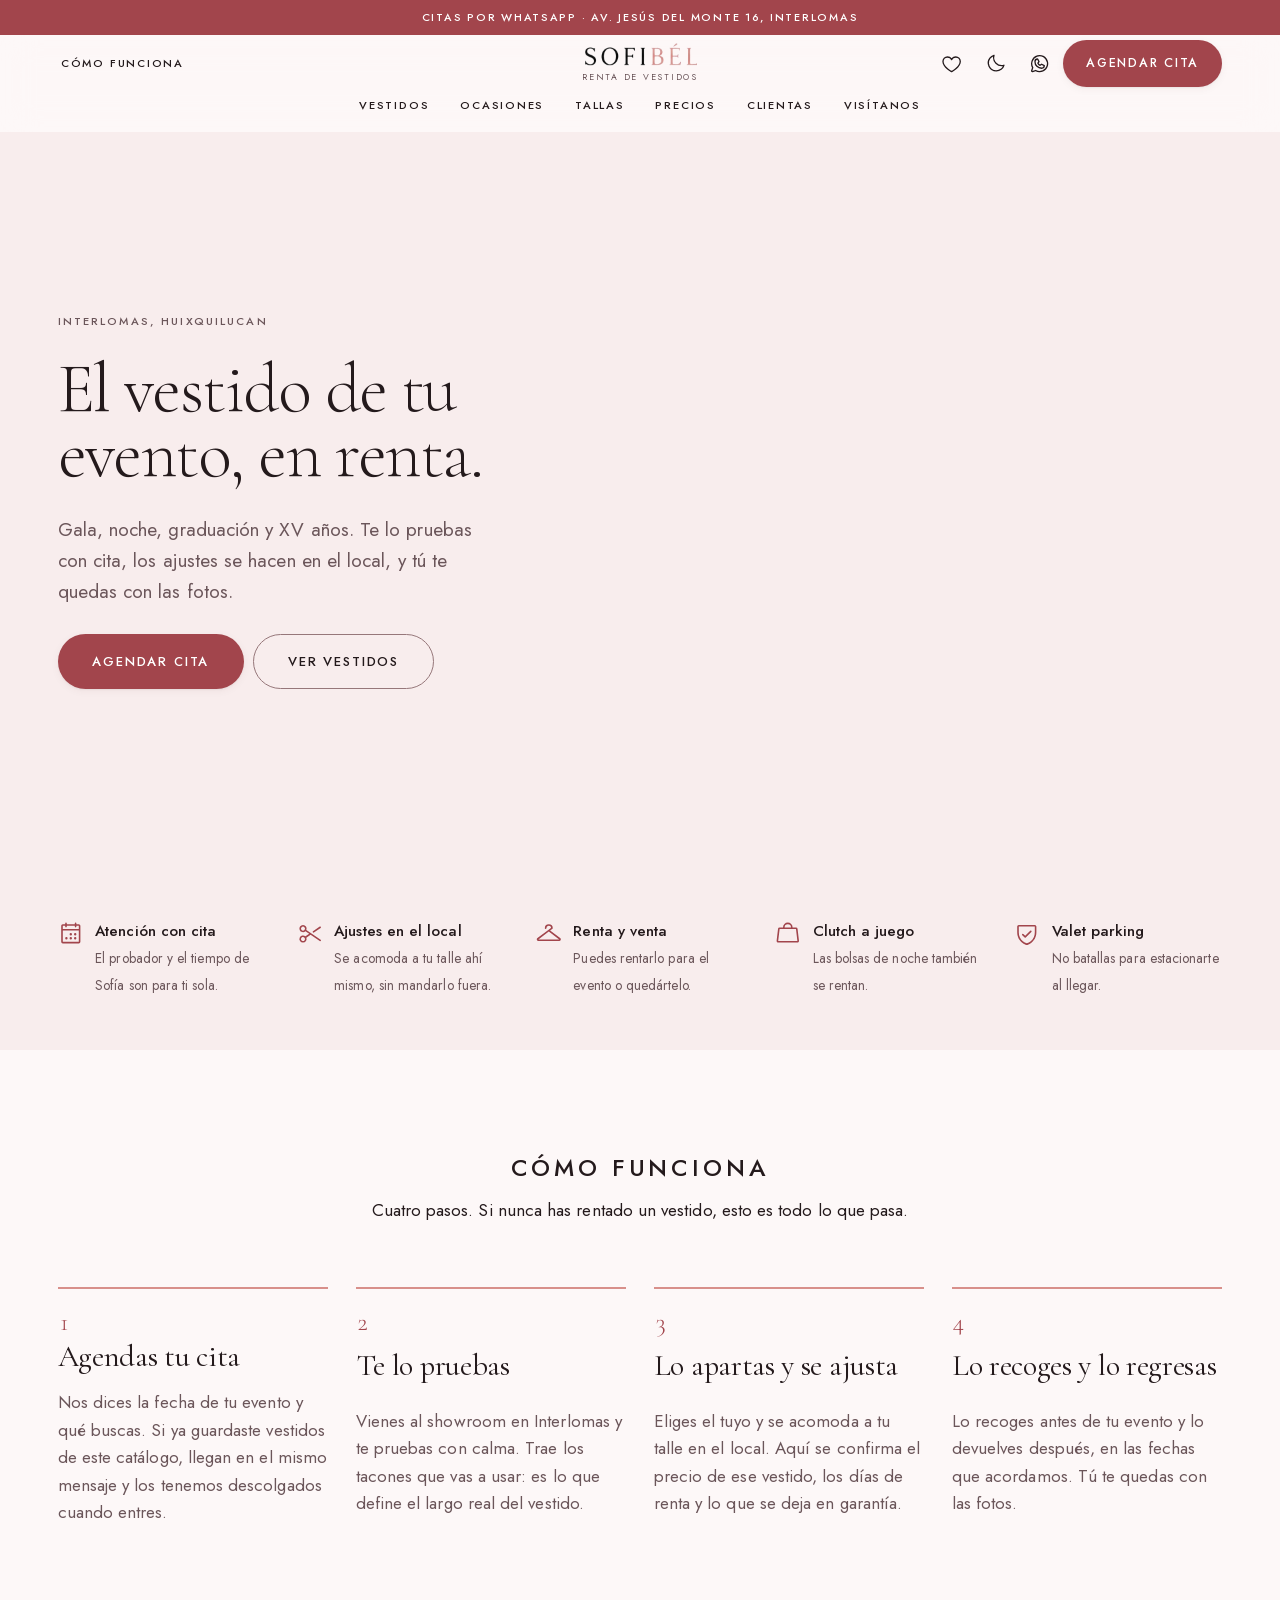
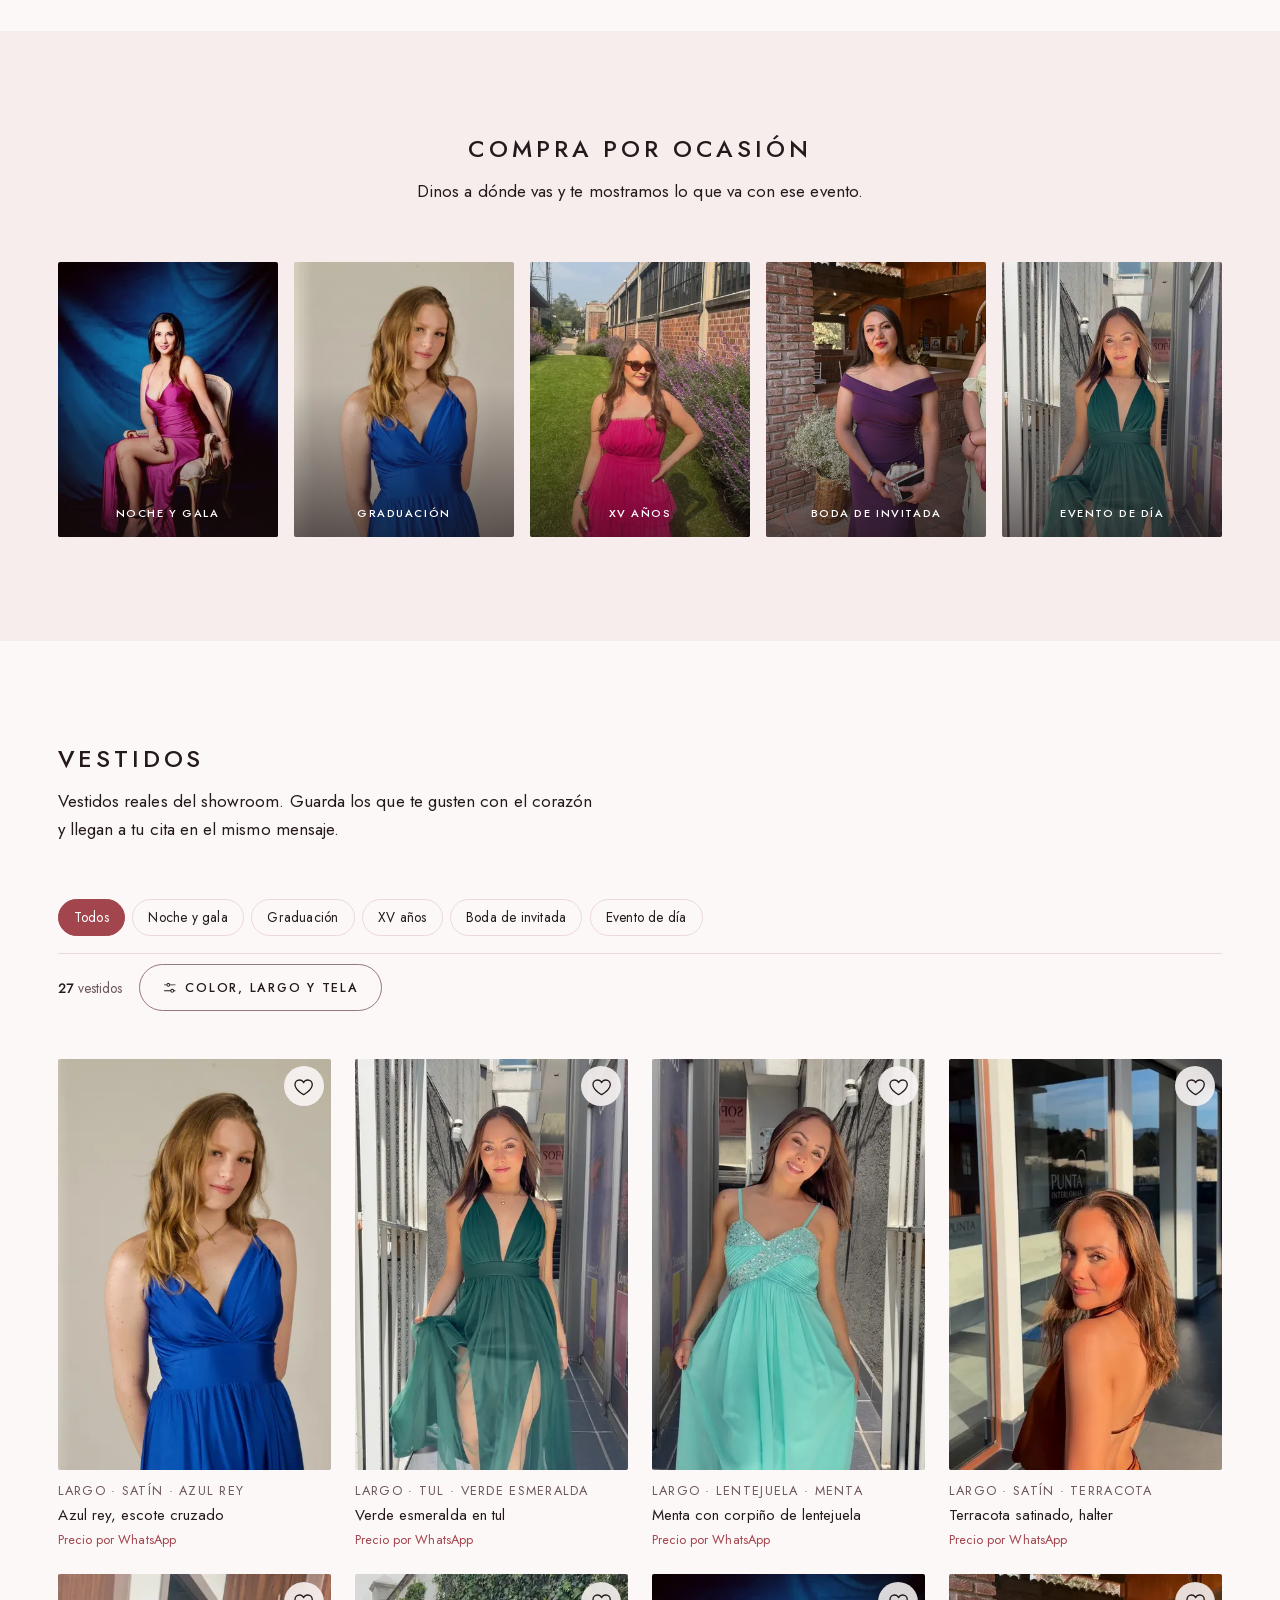
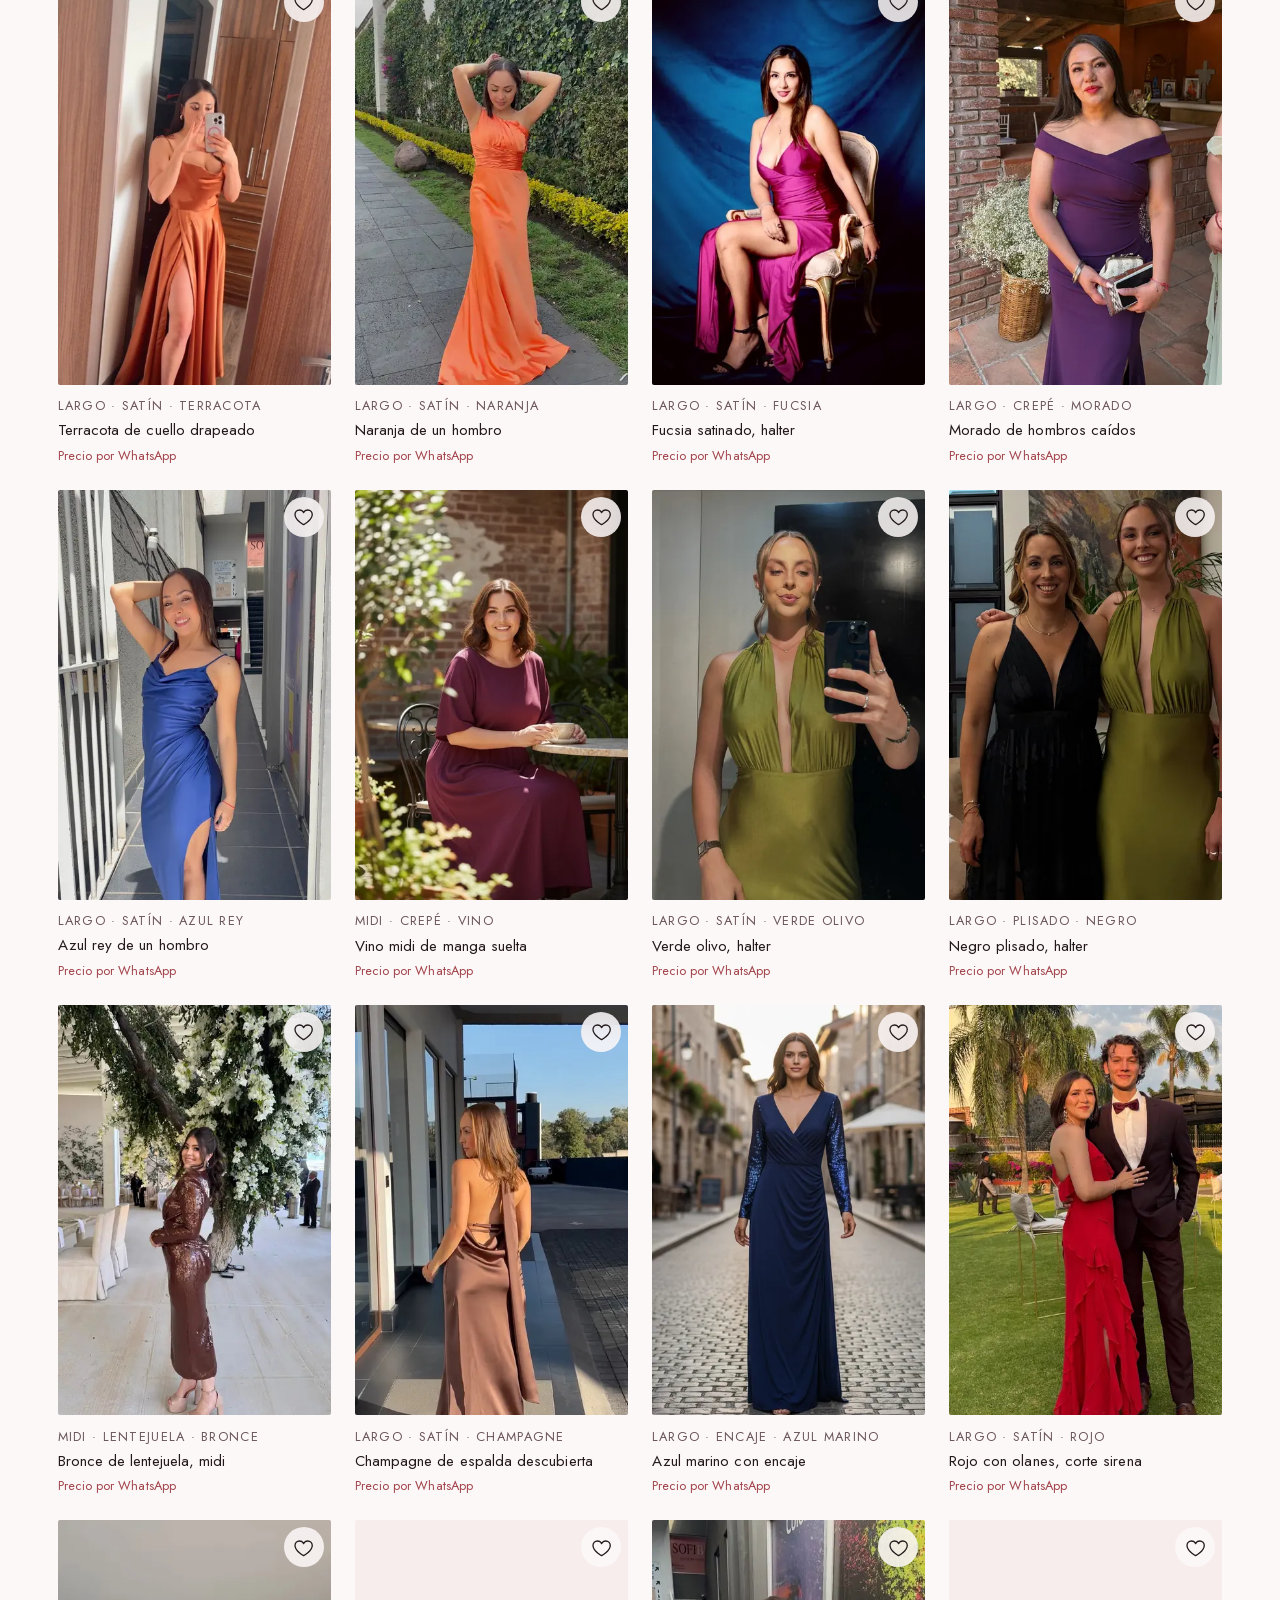
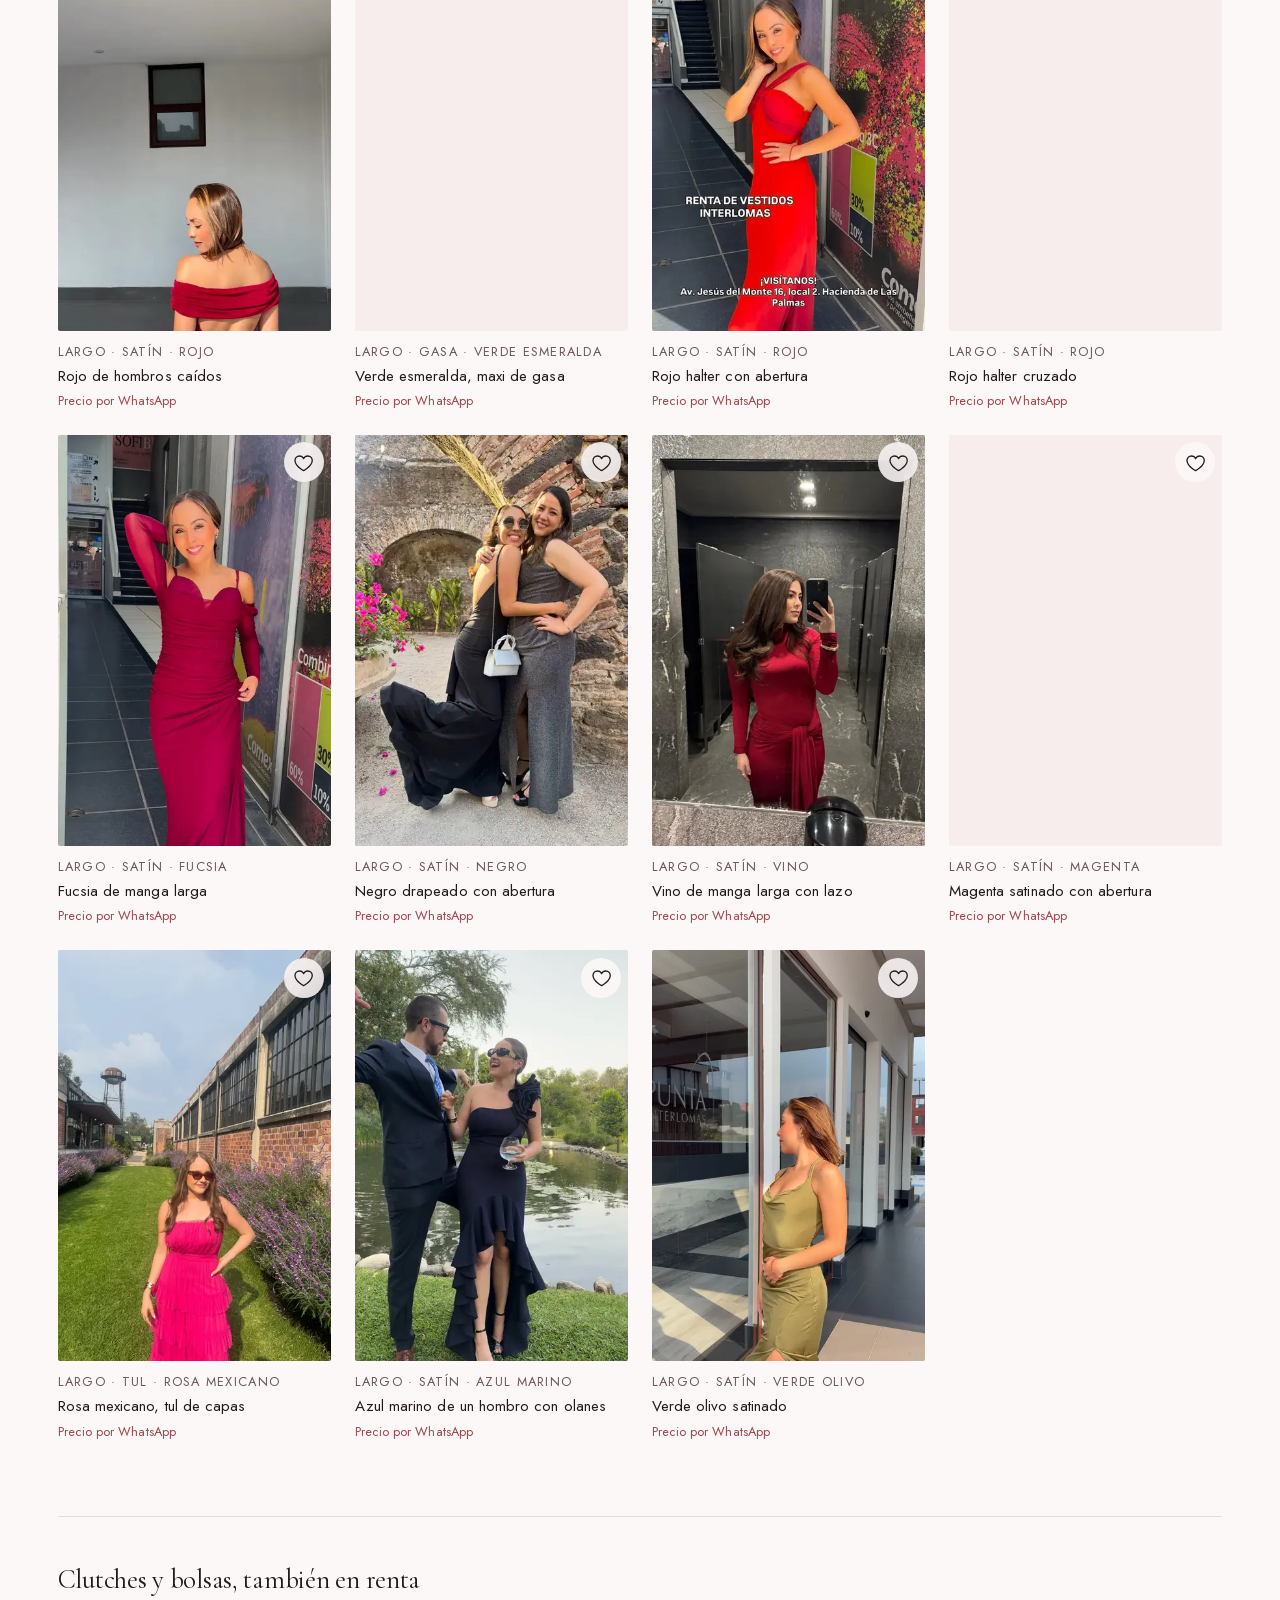
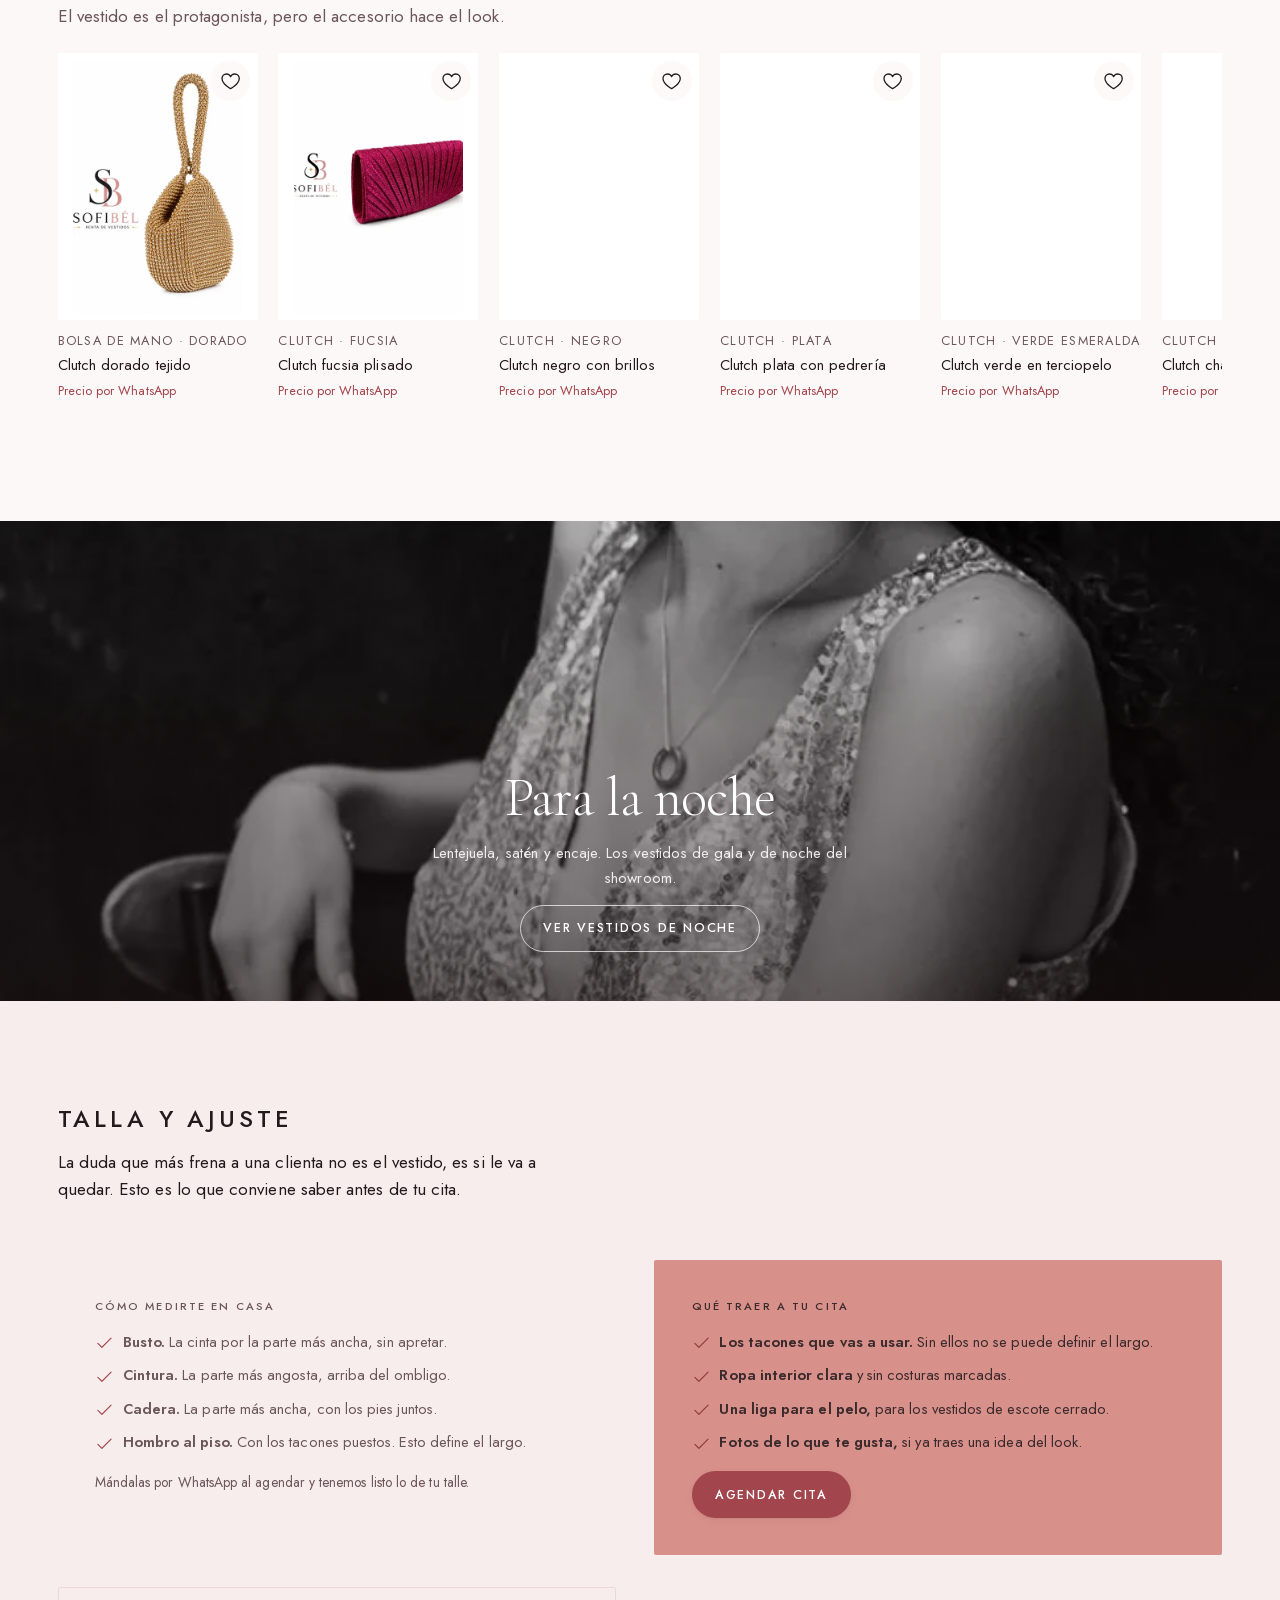
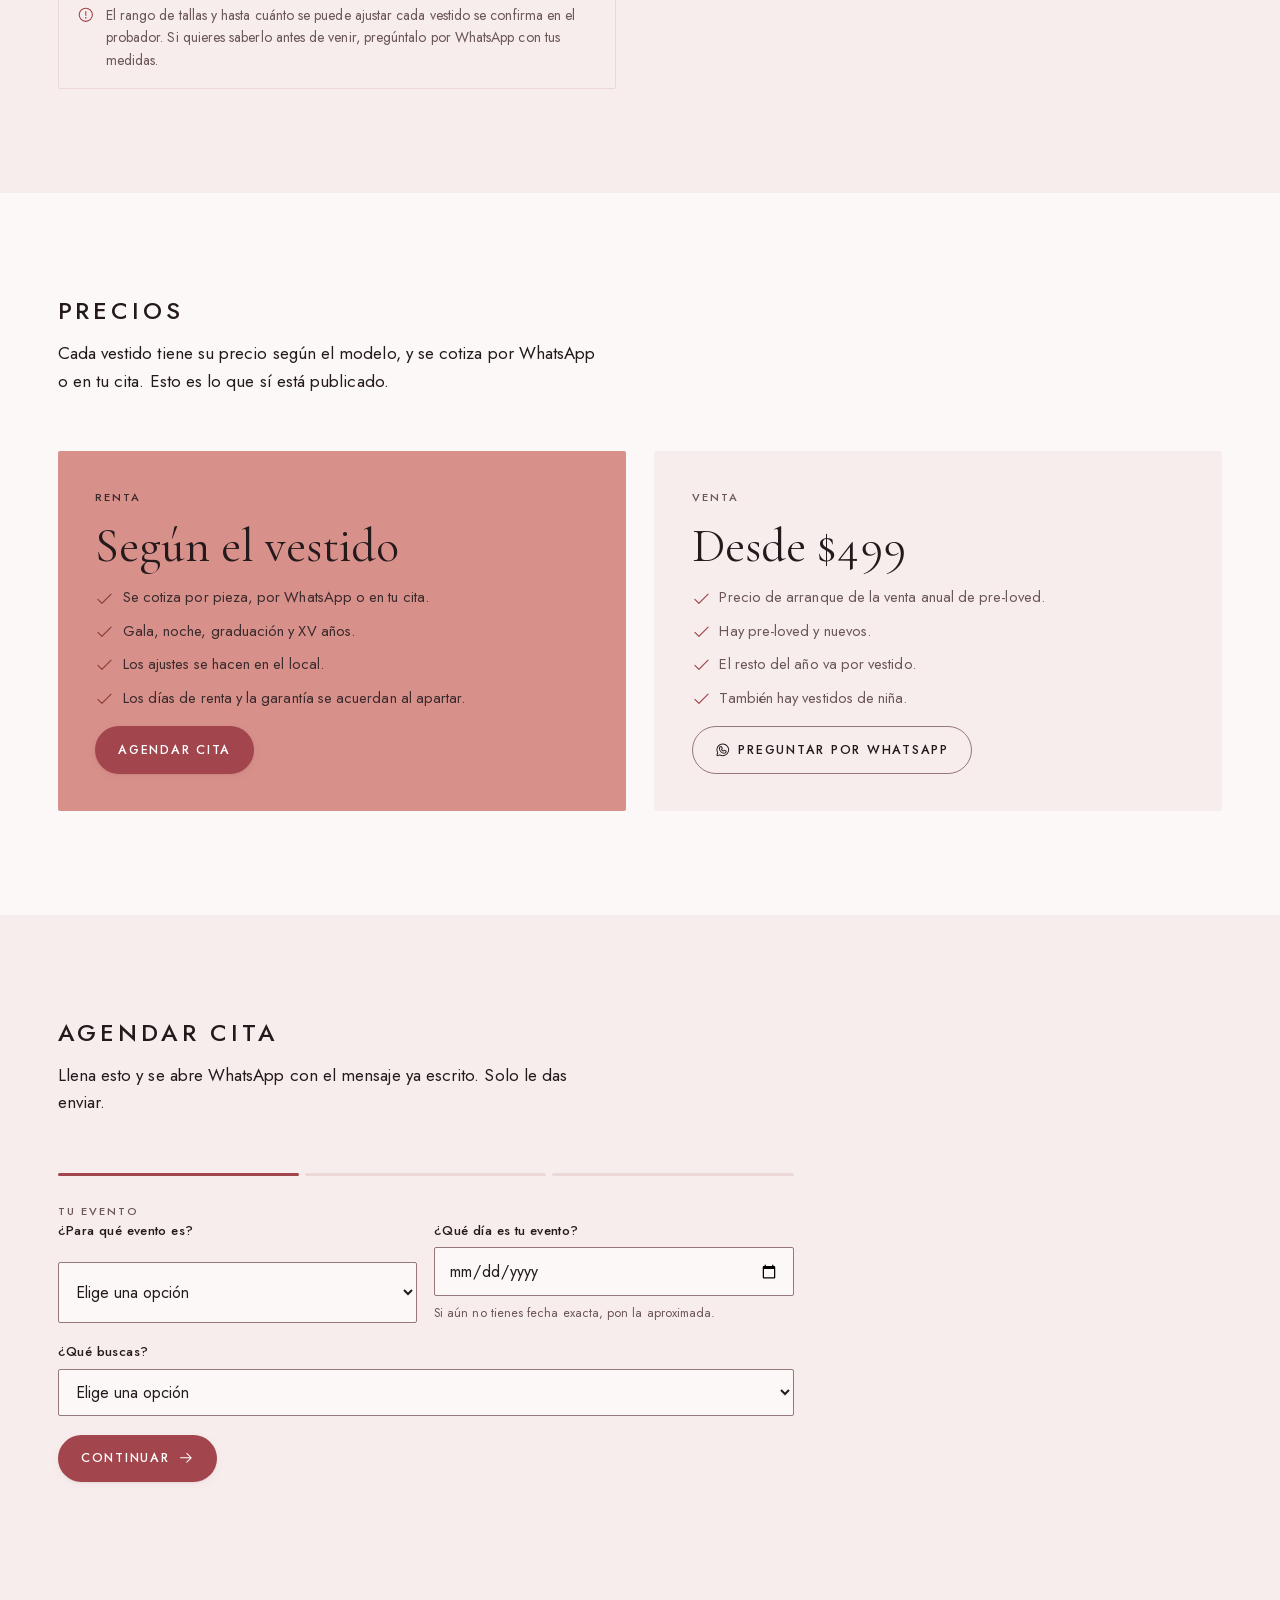
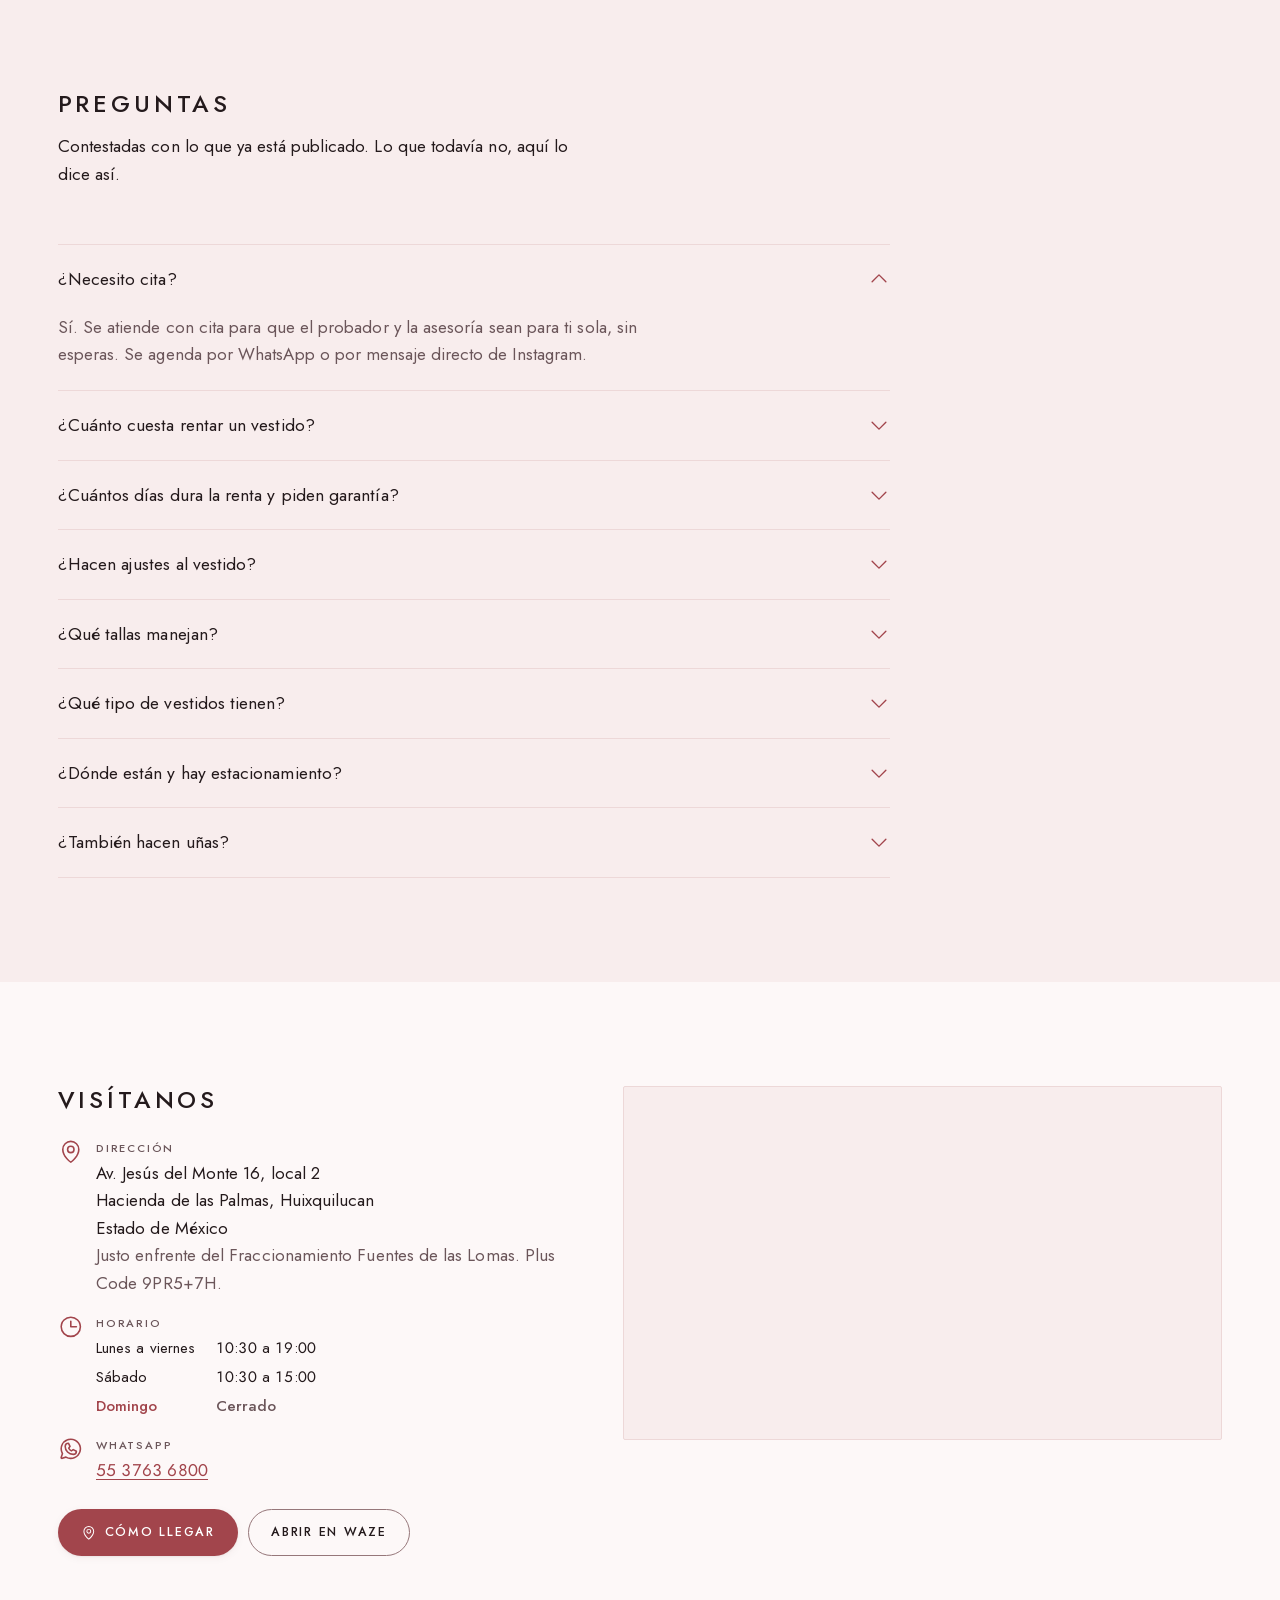
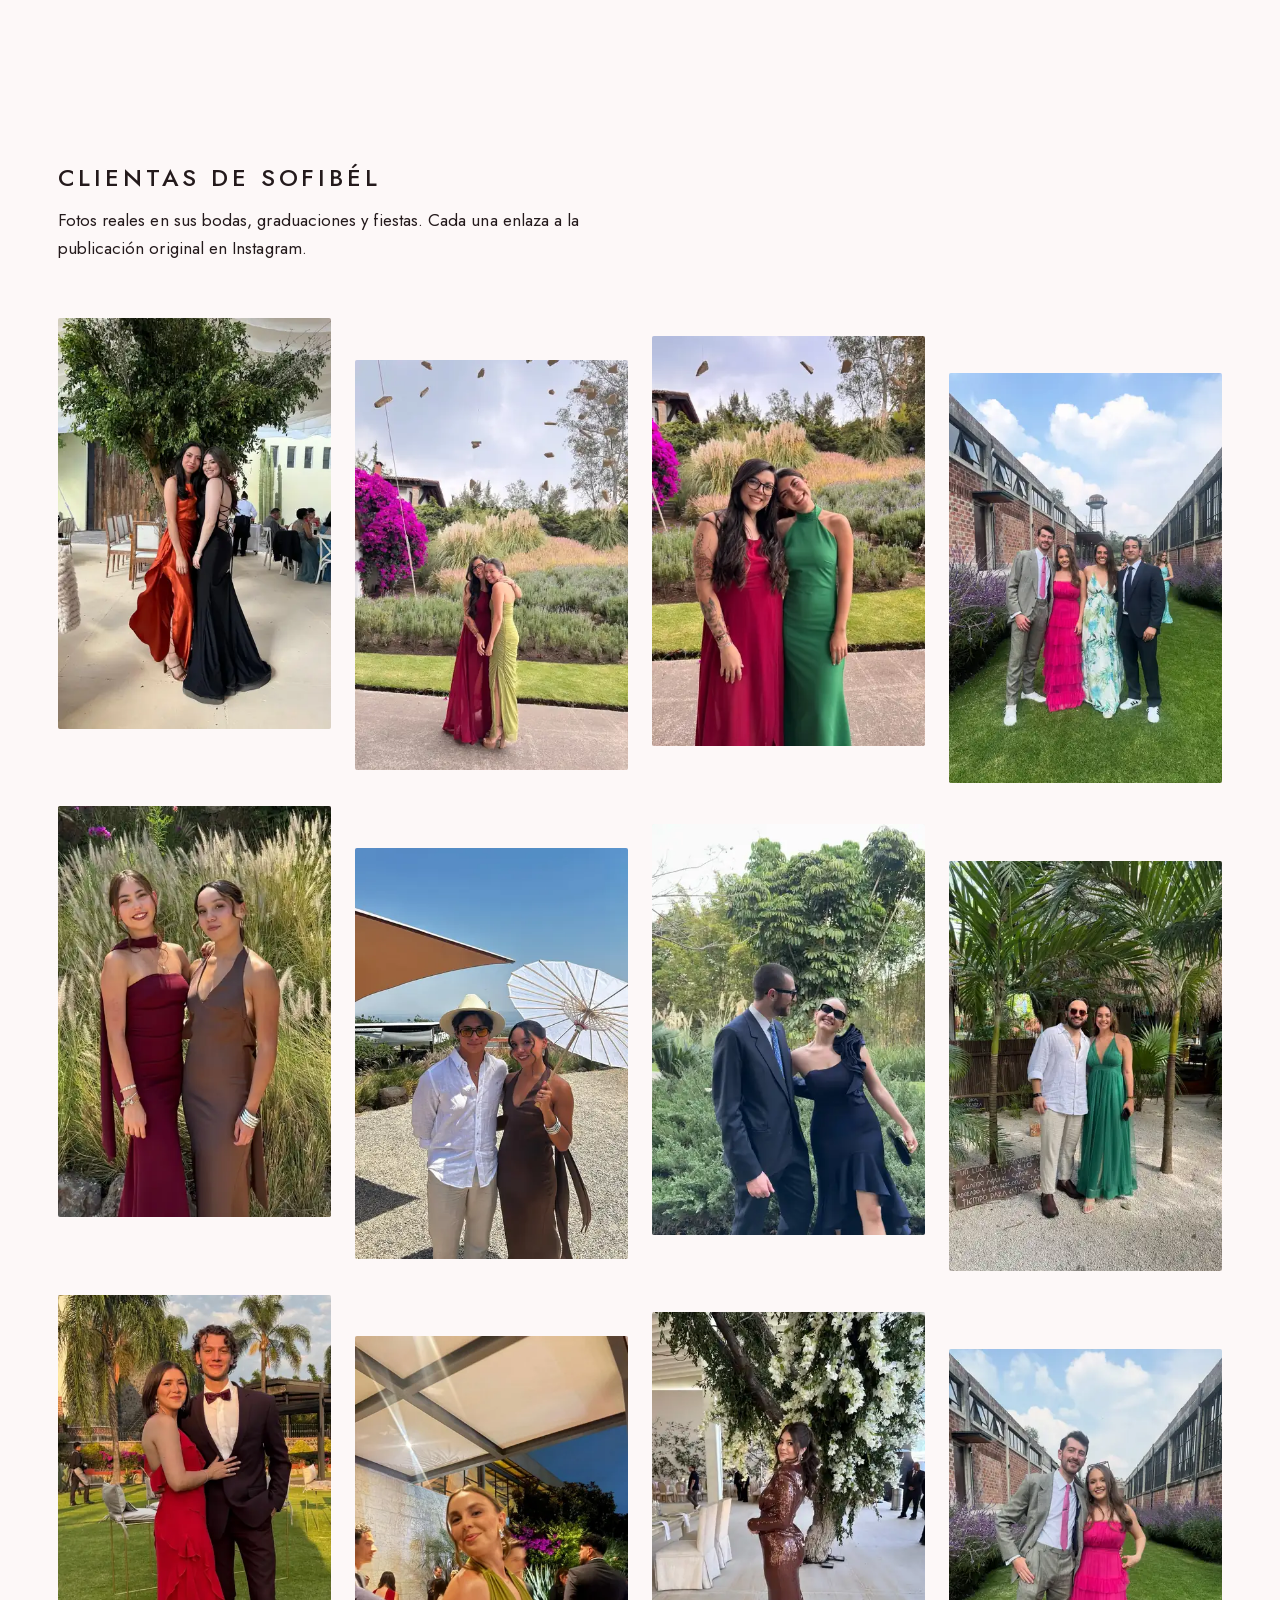
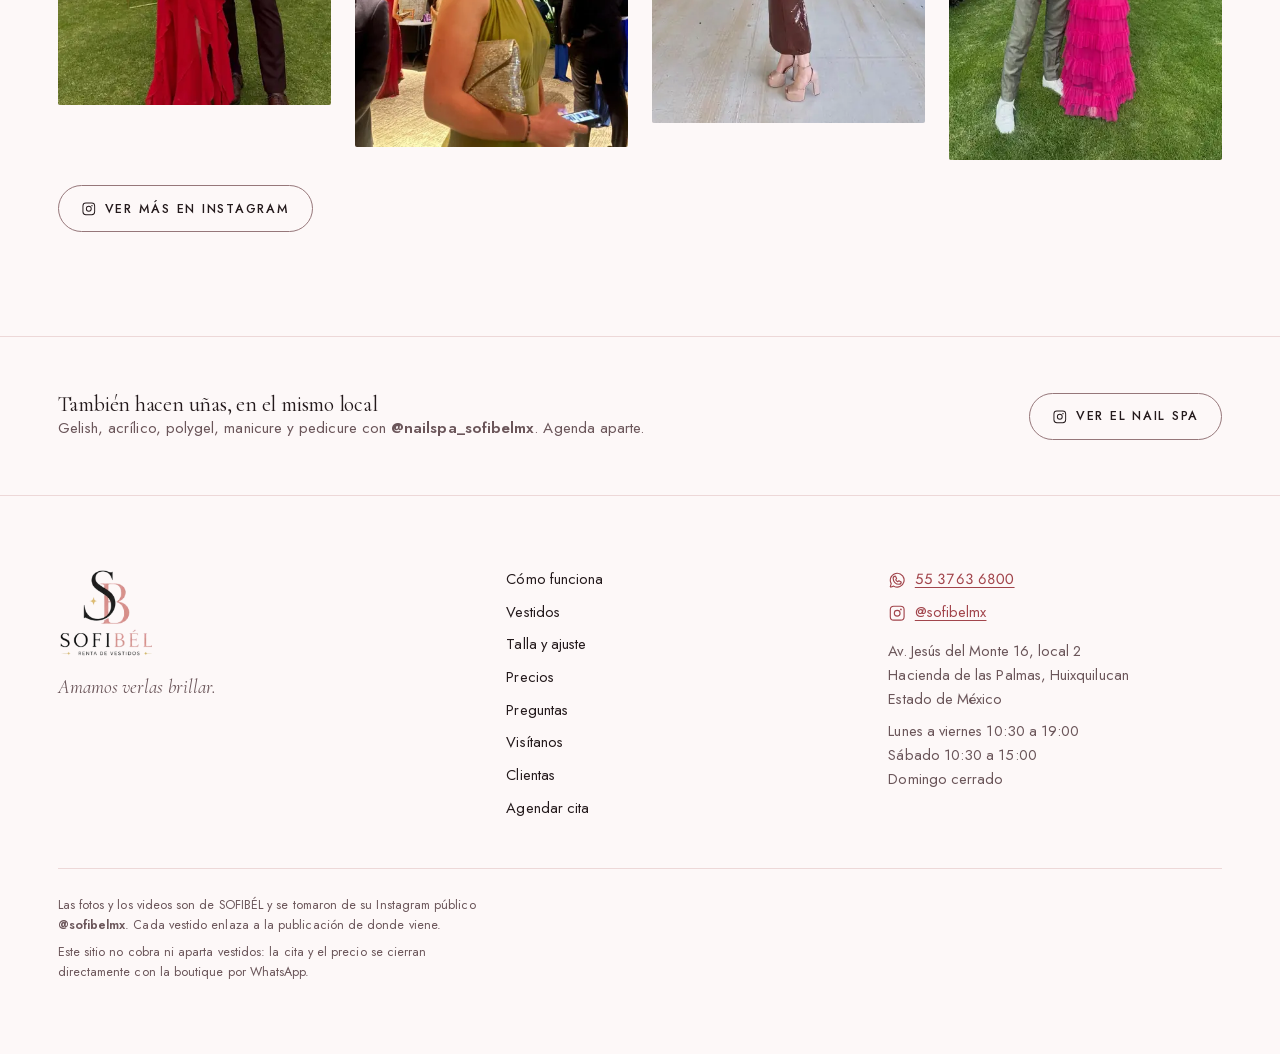
==== commit 4f1eadbb: "Capa visual de rentadora, con hauteline.com como referencia Carlos pidio "una pagina parecida a esta" ====
--- a/index.html
+++ b/index.html
@@ -84,50 +84,61 @@
 </svg>
 <!--/SPRITE-->
 
+<div class="aviso">
+  <p>Citas por WhatsApp &middot; Av. Jesús del Monte 16, Interlomas</p>
+</div>
+
 <header class="nav" id="nav">
   <div class="env">
-    <a class="marca" href="#inicio" aria-label="SOFIBÉL, inicio">
-      <img class="logo-claro" src="assets/wordmark-solo.webp" alt="SOFIBÉL" width="364" height="82" loading="lazy" fetchpriority="high">
-      <img class="logo-oscuro" src="assets/wordmark-solo-dark.webp" alt="SOFIBÉL" width="364" height="82" loading="lazy">
-      <span class="bajada">Renta y venta · Interlomas</span>
-    </a>
+    <div class="nav-fila">
+      <div class="nav-izq">
+        <button class="btn-icono" id="abrir-menu" type="button" aria-label="Abrir menú" aria-expanded="false">
+          <svg class="icono" aria-hidden="true"><use href="#i-list"></use></svg>
+        </button>
+        <a class="nav-como" href="#como-funciona">Cómo funciona</a>
+      </div>
+
+      <a class="marca" href="#inicio" aria-label="SOFIBÉL, inicio">
+        <img class="logo-claro" src="assets/wordmark-solo.webp" alt="SOFIBÉL" width="364" height="82" loading="lazy" fetchpriority="high">
+        <img class="logo-oscuro" src="assets/wordmark-solo-dark.webp" alt="SOFIBÉL" width="364" height="82" loading="lazy">
+        <span class="bajada">Renta de vestidos</span>
+      </a>
+
+      <div class="nav-der">
+        <button class="btn-icono" id="ver-favoritos" type="button" aria-label="Ver mis favoritos">
+          <svg class="icono" aria-hidden="true"><use href="#i-heart"></use></svg>
+          <span class="contador-favoritos num" id="cuenta-favoritos" hidden>0</span>
+        </button>
+        <button class="btn-icono" id="cambiar-tema" type="button" aria-label="Cambiar entre modo claro y oscuro">
+          <svg class="icono claro-icono" aria-hidden="true"><use href="#i-moon"></use></svg>
+          <svg class="icono oscuro-icono" aria-hidden="true" hidden><use href="#i-sun"></use></svg>
+        </button>
+        <a class="btn-icono" id="wa-directo" href="#" aria-label="Escribir por WhatsApp">
+          <svg class="icono" aria-hidden="true"><use href="#i-whatsapp-logo"></use></svg>
+        </a>
+        <a class="btn btn-primario" href="#cita">Agendar cita</a>
+      </div>
+    </div>
 
     <nav class="nav-enlaces" aria-label="Secciones">
-      <a href="#como-funciona">Cómo funciona</a>
       <a href="#vestidos">Vestidos</a>
+      <a href="#ocasiones">Ocasiones</a>
       <a href="#tallas">Tallas</a>
       <a href="#precios">Precios</a>
+      <a href="#clientas">Clientas</a>
       <a href="#ubicacion">Visítanos</a>
     </nav>
-
-    <div class="nav-acciones">
-      <button class="btn-icono" id="ver-favoritos" type="button" aria-label="Ver mis favoritos">
-        <svg class="icono" aria-hidden="true"><use href="#i-heart"></use></svg>
-        <span class="contador-favoritos num" id="cuenta-favoritos" hidden>0</span>
-      </button>
-      <button class="btn-icono" id="cambiar-tema" type="button" aria-label="Cambiar entre modo claro y oscuro">
-        <svg class="icono claro-icono" aria-hidden="true"><use href="#i-moon"></use></svg>
-        <svg class="icono oscuro-icono" aria-hidden="true" hidden><use href="#i-sun"></use></svg>
-      </button>
-      <a class="btn-icono" id="wa-directo" href="#" aria-label="Escribir por WhatsApp">
-        <svg class="icono" aria-hidden="true"><use href="#i-whatsapp-logo"></use></svg>
-      </a>
-      <a class="btn btn-primario" href="#cita">Agendar cita</a>
-      <button class="btn-icono" id="abrir-menu" type="button" aria-label="Abrir menú" aria-expanded="false">
-        <svg class="icono" aria-hidden="true"><use href="#i-list"></use></svg>
-      </button>
-    </div>
   </div>
 </header>
-
 
 <div class="menu-movil" id="menu-movil" hidden>
   <button class="btn-icono" id="cerrar-menu" type="button" aria-label="Cerrar menú">
     <svg class="icono" aria-hidden="true"><use href="#i-x"></use></svg>
   </button>
   <a href="#como-funciona">Cómo funciona</a>
+  <a href="#ocasiones">Ocasiones</a>
   <a href="#vestidos">Vestidos</a>
-  <a href="#tallas">Tallas y ajuste</a>
+  <a href="#tallas">Talla y ajuste</a>
   <a href="#precios">Precios</a>
   <a href="#preguntas">Preguntas</a>
   <a href="#ubicacion">Visítanos</a>
@@ -138,37 +149,24 @@
 <main id="contenido">
 
 <!-- ============================================== portada: que es el negocio -->
-<section class="portada" id="inicio">
-  <div class="env">
-    <div class="portada-copia">
-      <p class="rotulo">Interlomas, Huixquilucan</p>
-      <h1>El vestido de tu evento, en renta.</h1>
-      <p class="entrada">Gala, noche, graduación y XV años. Te lo pruebas con cita, los ajustes se hacen en el local, y tú te quedas con las fotos.</p>
-      <div class="portada-ctas">
-        <a class="btn btn-primario btn-grande" href="#cita">Agendar cita</a>
-        <a class="btn btn-secundario btn-grande" href="#vestidos">Ver vestidos</a>
-      </div>
-    </div>
-
-    <div class="portada-fotos">
-      <figure class="f1">
-        <img src="images/vestidos/azul-rey-cruzado-1-1080.webp"
-             srcset="images/vestidos/azul-rey-cruzado-1-420.webp 420w,
-                     images/vestidos/azul-rey-cruzado-1-720.webp 720w,
-                     images/vestidos/azul-rey-cruzado-1-1080.webp 1080w"
-             sizes="(min-width: 60rem) 34vw, 62vw"
-             width="1080" height="1620" fetchpriority="high" decoding="async"
-             alt="Vestido largo azul rey de escote cruzado, en renta en SOFIBÉL.">
-      </figure>
-      <figure class="f2">
-        <img src="images/vestidos/rosa-mexicano-tul-1-720.webp"
-             srcset="images/vestidos/rosa-mexicano-tul-1-420.webp 420w,
-                     images/vestidos/rosa-mexicano-tul-1-720.webp 720w"
-             sizes="(min-width: 60rem) 22vw, 42vw"
-             width="720" height="1080" loading="lazy" decoding="async"
-             alt="Vestido largo rosa mexicano de tul en capas, en una boda.">
-      </figure>
-    </div>
+<section class="portada a-sangre" id="inicio">
+  <div class="portada-copia">
+    <p class="rotulo">Interlomas, Huixquilucan</p>
+    <h1>El vestido de tu evento, en renta.</h1>
+    <p class="entrada">Gala, noche, graduación y XV años. Te lo pruebas con cita, los ajustes se hacen en el local, y tú te quedas con las fotos.</p>
+    <div class="portada-ctas">
+      <a class="btn btn-primario btn-grande" href="#cita">Agendar cita</a>
+      <a class="btn btn-secundario btn-grande" href="#vestidos">Ver vestidos</a>
+    </div>
+  </div>
+  <div class="portada-foto">
+    <img src="images/vestidos/azul-rey-cruzado-1-1080.webp"
+         srcset="images/vestidos/azul-rey-cruzado-1-420.webp 420w,
+                 images/vestidos/azul-rey-cruzado-1-720.webp 720w,
+                 images/vestidos/azul-rey-cruzado-1-1080.webp 1080w"
+         sizes="(min-width: 56rem) 50vw, 100vw"
+         width="1080" height="1620" fetchpriority="high" decoding="async"
+         alt="Vestido largo azul rey de escote cruzado, en renta en SOFIBÉL.">
   </div>
 </section>
 
@@ -202,7 +200,7 @@
 </section>
 
 <!-- ============================================== como funciona, arriba -->
-<section class="proceso" id="como-funciona">
+<section class="proceso tarjetas" id="como-funciona">
   <div class="env">
     <div class="cabecera-seccion revela">
       <h2>Cómo funciona</h2>
@@ -237,6 +235,25 @@
   </div>
 </section>
 
+<!-- ============================================== ocasiones -->
+<section id="ocasiones" class="blush">
+  <div class="env">
+    <div class="cabecera-seccion revela" style="text-align:center;justify-items:center">
+      <h2>Compra por ocasión</h2>
+      <p>Dinos a dónde vas y te mostramos lo que va con ese evento.</p>
+    </div>
+    <div class="mosaicos revela">
+      <!--MOSAICOS-->
+<a class="mosaico" href="#vestidos" data-filtra="noche"><img src="images/vestidos/mosaico-noche-640.webp" srcset="images/vestidos/mosaico-noche-360.webp 360w, images/vestidos/mosaico-noche-640.webp 640w" sizes="(min-width:72rem) 19vw, (min-width:46rem) 31vw, 47vw" width="640" height="800" loading="lazy" decoding="async" alt="Vestidos para noche y gala en SOFIBÉL."><span>Noche y gala</span></a>
+<a class="mosaico" href="#vestidos" data-filtra="graduacion"><img src="images/vestidos/mosaico-graduacion-640.webp" srcset="images/vestidos/mosaico-graduacion-360.webp 360w, images/vestidos/mosaico-graduacion-640.webp 640w" sizes="(min-width:72rem) 19vw, (min-width:46rem) 31vw, 47vw" width="640" height="800" loading="lazy" decoding="async" alt="Vestidos para graduación en SOFIBÉL."><span>Graduación</span></a>
+<a class="mosaico" href="#vestidos" data-filtra="xv"><img src="images/vestidos/mosaico-xv-640.webp" srcset="images/vestidos/mosaico-xv-360.webp 360w, images/vestidos/mosaico-xv-640.webp 640w" sizes="(min-width:72rem) 19vw, (min-width:46rem) 31vw, 47vw" width="640" height="800" loading="lazy" decoding="async" alt="Vestidos para xv años en SOFIBÉL."><span>XV años</span></a>
+<a class="mosaico" href="#vestidos" data-filtra="boda"><img src="images/vestidos/mosaico-boda-640.webp" srcset="images/vestidos/mosaico-boda-360.webp 360w, images/vestidos/mosaico-boda-640.webp 640w" sizes="(min-width:72rem) 19vw, (min-width:46rem) 31vw, 47vw" width="640" height="800" loading="lazy" decoding="async" alt="Vestidos para boda de invitada en SOFIBÉL."><span>Boda de invitada</span></a>
+<a class="mosaico" href="#vestidos" data-filtra="dia"><img src="images/vestidos/mosaico-dia-640.webp" srcset="images/vestidos/mosaico-dia-360.webp 360w, images/vestidos/mosaico-dia-640.webp 640w" sizes="(min-width:72rem) 19vw, (min-width:46rem) 31vw, 47vw" width="640" height="800" loading="lazy" decoding="async" alt="Vestidos para evento de día en SOFIBÉL."><span>Evento de día</span></a>
+      <!--/MOSAICOS-->
+    </div>
+  </div>
+</section>
+
 <!-- ============================================== catalogo -->
 <section id="vestidos">
   <div class="env">
@@ -758,8 +775,23 @@
   </div>
 </section>
 
+<!-- ============================================== banda editorial -->
+<section class="banda a-sangre" aria-labelledby="banda-t">
+  <div class="banda-foto">
+    <img data-src="images/vestidos/manifiesto-1-720.webp"
+         data-srcset="images/vestidos/manifiesto-1-420.webp 420w, images/vestidos/manifiesto-1-720.webp 720w"
+         sizes="100vw" width="720" height="1080" decoding="async"
+         alt="Retrato editorial en blanco y negro de una clienta con vestido corto de lentejuela.">
+    <div class="banda-copia">
+      <h2 id="banda-t" class="display">Para la noche</h2>
+      <p>Lentejuela, satén y encaje. Los vestidos de gala y de noche del showroom.</p>
+      <a class="btn btn-secundario" href="#vestidos" data-filtra="noche">Ver vestidos de noche</a>
+    </div>
+  </div>
+</section>
+
 <!-- ============================================== talla y ajuste -->
-<section id="tallas">
+<section id="tallas" class="blush">
   <div class="env">
     <div class="cabecera-seccion revela">
       <h2>Talla y ajuste</h2>
@@ -991,7 +1023,7 @@
 </section>
 
 <!-- ============================================== preguntas -->
-<section id="preguntas">
+<section id="preguntas" class="blush">
   <div class="env">
     <div class="cabecera-seccion revela">
       <h2>Preguntas</h2>
@@ -1295,7 +1327,7 @@
 </div>
 
 <!--DATOS-->
-<script type="application/json" id="datos-sofibel">{"generado":"tools/build_catalogo.py","nota":"Fotos públicas de @sofibelmx recortadas a 2:3. precioRenta, precioVenta, valorVestido y tallas están en null porque no hay dato público: llénalos y el sitio los muestra solo. Vuelve a correr el script si cambias las fotos.","ocasiones":[{"id":"noche","nombre":"Noche y gala"},{"id":"graduacion","nombre":"Graduación"},{"id":"xv","nombre":"XV años"},{"id":"boda","nombre":"Boda de invitada"},{"id":"dia","nombre":"Evento de día"}],"vestidos":[{"id":"azul-rey-cruzado","nombre":"Azul rey, escote cruzado","color":"Azul rey","colorHex":"#1E3FA8","largo":"Largo","tela":"Satín","detalle":"Escote cruzado, tirantes finos y abertura lateral.","ocasion":["noche","graduacion","dia"],"caption":"Vestido ideal para eventos de día o de noche.","tipoItem":"vestido","fotos":[{"origen":"https://www.instagram.com/p/DXcl1MqlMDS/"},{"origen":"https://www.instagram.com/p/DXcl1MqlMDS/"},{"origen":"https://www.instagram.com/p/DXcl1MqlMDS/"}],"precioRenta":null,"precioVenta":null,"valorVestido":null,"tallas":null,"disponible":true},{"id":"verde-esmeralda-tul","nombre":"Verde esmeralda en tul","color":"Verde esmeralda","colorHex":"#0B6B4F","largo":"Largo","tela":"Tul","detalle":"Escote en V profundo, falda de tul con doble abertura.","ocasion":["noche","graduacion"],"caption":"El vestido y la bolsa son de Sofibél.","tipoItem":"vestido","fotos":[{"origen":"https://www.instagram.com/p/Day00i0BYo8/"}],"precioRenta":null,"precioVenta":null,"valorVestido":null,"tallas":null,"disponible":true,"video":{"mp4":"videos/web/Day00i0BYo8.mp4","poster":"videos/web/Day00i0BYo8.webp","instagram":"https://www.instagram.com/reel/Day00i0BYo8/"}},{"id":"menta-lentejuela","nombre":"Menta con corpiño de lentejuela","color":"Menta","colorHex":"#8FE3C8","largo":"Largo","tela":"Lentejuela","detalle":"Corpiño de lentejuela y falda de gasa plisada.","ocasion":["xv","graduacion","dia"],"caption":"El vestido y color ideal para esta temporada.","tipoItem":"vestido","fotos":[{"origen":"https://www.instagram.com/p/DcKWiMKsfFx/"}],"precioRenta":null,"precioVenta":null,"valorVestido":null,"tallas":null,"disponible":true,"video":{"mp4":"videos/web/DcKWiMKsfFx.mp4","poster":"videos/web/DcKWiMKsfFx.webp","instagram":"https://www.instagram.com/reel/DcKWiMKsfFx/"}},{"id":"terracota-halter","nombre":"Terracota satinado, halter","color":"Terracota","colorHex":"#B65A2B","largo":"Largo","tela":"Satín","detalle":"Halter con espalda descubierta y caída fluida.","ocasion":["noche","boda"],"caption":"Ese brillo satinado bajo las luces. Vestido terracota disponible en Sofibél.","tipoItem":"vestido","fotos":[{"origen":"https://www.instagram.com/p/DYikSvXvkyq/"}],"precioRenta":null,"precioVenta":null,"valorVestido":null,"tallas":null,"disponible":true},{"id":"terracota-drapeado","nombre":"Terracota de cuello drapeado","color":"Terracota","colorHex":"#C0632F","largo":"Largo","tela":"Satín","detalle":"Cuello drapeado, tirantes de lazo y abertura al frente.","ocasion":["noche","boda"],"tipoItem":"vestido","fotos":[{"origen":"https://www.instagram.com/p/Dbre6V6tpPk/"}],"precioRenta":null,"precioVenta":null,"valorVestido":null,"tallas":null,"disponible":true},{"id":"naranja-un-hombro","nombre":"Naranja de un hombro","color":"Naranja","colorHex":"#F0602B","largo":"Largo","tela":"Satín","detalle":"Un hombro, cintura fruncida y corte sirena.","ocasion":["noche","boda"],"caption":"El vestido perfecto te está esperando.","tipoItem":"vestido","fotos":[{"origen":"https://www.instagram.com/p/DaeF2J6P32r/"}],"precioRenta":null,"precioVenta":null,"valorVestido":null,"tallas":null,"disponible":true,"video":{"mp4":"videos/web/DaeF2J6P32r.mp4","poster":"videos/web/DaeF2J6P32r.webp","instagram":"https://www.instagram.com/reel/DaeF2J6P32r/"}},{"id":"fucsia-halter","nombre":"Fucsia satinado, halter","color":"Fucsia","colorHex":"#C4166B","largo":"Largo","tela":"Satín","detalle":"Halter cruzado con abertura lateral alta.","ocasion":["noche"],"caption":"Nos encanta ser parte de cada uno de sus eventos.","tipoItem":"vestido","fotos":[{"origen":"https://www.instagram.com/p/Dbo2qKnRTpD/"}],"precioRenta":null,"precioVenta":null,"valorVestido":null,"tallas":null,"disponible":true},{"id":"morado-hombros-caidos","nombre":"Morado de hombros caídos","color":"Morado","colorHex":"#5B2A78","largo":"Largo","tela":"Crepé","detalle":"Hombros caídos, drapeado al talle y pedrería lateral.","ocasion":["boda","noche"],"caption":"Amamos verlas brillar en sus eventos.","tipoItem":"vestido","fotos":[{"origen":"https://www.instagram.com/p/DawP7I0OnXe/"}],"precioRenta":null,"precioVenta":null,"valorVestido":null,"tallas":null,"disponible":true},{"id":"azul-un-hombro","nombre":"Azul rey de un hombro","color":"Azul rey","colorHex":"#26489E","largo":"Largo","tela":"Satín","detalle":"Un hombro con drapeado al talle y abertura lateral.","ocasion":["noche","graduacion"],"caption":"Blue never looked this good.","tipoItem":"vestido","fotos":[{"origen":"https://www.instagram.com/p/DaJqe7zPO5C/"}],"precioRenta":null,"precioVenta":null,"valorVestido":null,"tallas":null,"disponible":true},{"id":"vino-midi-manga","nombre":"Vino midi de manga suelta","color":"Vino","colorHex":"#7E1F45","largo":"Midi","tela":"Crepé","detalle":"Manga suelta, talle a la cintura y falda amplia.","ocasion":["dia","boda"],"caption":"El vestido ideal para cualquier ocasión.","tipoItem":"vestido","fotos":[{"origen":"https://www.instagram.com/p/DamDbQjnJcz/"},{"origen":"https://www.instagram.com/p/DamDbQjnJcz/"}],"precioRenta":null,"precioVenta":null,"valorVestido":null,"tallas":null,"disponible":true},{"id":"verde-olivo-halter","nombre":"Verde olivo, halter","color":"Verde olivo","colorHex":"#6B6B23","largo":"Largo","tela":"Satín","detalle":"Halter de escote profundo y espalda descubierta.","ocasion":["noche","boda"],"caption":"Mom & daughter wearing SOFIBÉL.","tipoItem":"vestido","fotos":[{"origen":"https://www.instagram.com/p/DY3NX/"},{"origen":"https://www.instagram.com/p/DY3NX/"}],"precioRenta":null,"precioVenta":null,"valorVestido":null,"tallas":null,"disponible":true},{"id":"negro-plisado-halter","nombre":"Negro plisado, halter","color":"Negro","colorHex":"#141414","largo":"Largo","tela":"Plisado","detalle":"Halter plisado con escote en V y abertura frontal.","ocasion":["noche"],"tipoItem":"vestido","fotos":[{"origen":"https://www.instagram.com/p/DY3NX/"}],"precioRenta":null,"precioVenta":null,"valorVestido":null,"tallas":null,"disponible":true},{"id":"bronce-lentejuela-midi","nombre":"Bronce de lentejuela, midi","color":"Bronce","colorHex":"#7A4B2A","largo":"Midi","tela":"Lentejuela","detalle":"Midi de lentejuela con manga larga y lazo al talle.","ocasion":["boda","noche"],"caption":"Amamos verlas brillar.","tipoItem":"vestido","fotos":[{"origen":"https://www.instagram.com/p/DYdkiA0nGME/"}],"precioRenta":null,"precioVenta":null,"valorVestido":null,"tallas":null,"disponible":true},{"id":"champagne-espalda","nombre":"Champagne de espalda descubierta","color":"Champagne","colorHex":"#C8A98A","largo":"Largo","tela":"Satín","detalle":"Espalda descubierta con tirantes cruzados y cola suave.","ocasion":["noche","boda"],"caption":"EL vestido que amarás ya está en SOFIBÉL.","tipoItem":"vestido","fotos":[{"origen":"https://www.instagram.com/p/DYVy2gLyi1x/"}],"precioRenta":null,"precioVenta":null,"valorVestido":null,"tallas":null,"disponible":true,"video":{"mp4":"videos/web/DYVy2gLyi1x.mp4","poster":"videos/web/DYVy2gLyi1x.webp","instagram":"https://www.instagram.com/reel/DYVy2gLyi1x/"}},{"id":"azul-marino-encaje","nombre":"Azul marino con encaje","color":"Azul marino","colorHex":"#1B2A4A","largo":"Largo","tela":"Encaje","detalle":"Manga larga de encaje, escote en V y falda cruzada.","ocasion":["noche","boda"],"caption":"Mangas largas más brillos, la combinación más classy del momento.","tipoItem":"vestido","fotos":[{"origen":"https://www.instagram.com/p/DYQihG1J62V/"}],"precioRenta":null,"precioVenta":null,"valorVestido":null,"tallas":null,"disponible":true},{"id":"rojo-olanes-sirena","nombre":"Rojo con olanes, corte sirena","color":"Rojo","colorHex":"#B3121C","largo":"Largo","tela":"Satín","detalle":"Corte sirena con cascada de olanes y escote corazón.","ocasion":["noche","xv"],"caption":"Amamos verlas brillar.","tipoItem":"vestido","fotos":[{"origen":"https://www.instagram.com/p/DYN_uxMN0HE/"}],"precioRenta":null,"precioVenta":null,"valorVestido":null,"tallas":null,"disponible":true},{"id":"rojo-hombros-caidos","nombre":"Rojo de hombros caídos","color":"Rojo","colorHex":"#C21D24","largo":"Largo","tela":"Satín","detalle":"Hombros caídos y espalda abierta con lazo.","ocasion":["noche","graduacion"],"caption":"NEW ARRIVAL. Ven a rentarlo ya.","tipoItem":"vestido","fotos":[{"origen":"https://www.instagram.com/p/DYDnAcIBK_D/"}],"precioRenta":null,"precioVenta":null,"valorVestido":null,"tallas":null,"disponible":true,"video":{"mp4":"videos/web/DYDnAcIBK_D.mp4","poster":"videos/web/DYDnAcIBK_D.webp","instagram":"https://www.instagram.com/reel/DYDnAcIBK_D/"}},{"id":"verde-esmeralda-maxi","nombre":"Verde esmeralda, maxi de gasa","color":"Verde esmeralda","colorHex":"#0E7A55","largo":"Largo","tela":"Gasa","detalle":"Escote en V, tirantes anchos y falda amplia de gasa.","ocasion":["dia","boda"],"caption":"Guapísima.","tipoItem":"vestido","fotos":[{"origen":"https://www.instagram.com/p/DX/"}],"precioRenta":null,"precioVenta":null,"valorVestido":null,"tallas":null,"disponible":true},{"id":"rojo-halter-abertura","nombre":"Rojo halter con abertura","color":"Rojo","colorHex":"#D81E1E","largo":"Largo","tela":"Satín","detalle":"Halter con escote cruzado y abertura lateral.","ocasion":["noche","xv"],"tipoItem":"vestido","fotos":[{"origen":"https://www.instagram.com/p/DX7mVDPBpnv/"}],"precioRenta":null,"precioVenta":null,"valorVestido":null,"tallas":null,"disponible":true},{"id":"rojo-halter-cruzado","nombre":"Rojo halter cruzado","color":"Rojo","colorHex":"#E02020","largo":"Largo","tela":"Satín","detalle":"Halter cruzado al frente con falda recta.","ocasion":["noche"],"caption":"Ya llegó el vestido de la temporada.","tipoItem":"vestido","fotos":[{"origen":"https://www.instagram.com/p/DXngEKzj/"}],"precioRenta":null,"precioVenta":null,"valorVestido":null,"tallas":null,"disponible":true},{"id":"fucsia-manga-larga","nombre":"Fucsia de manga larga","color":"Fucsia","colorHex":"#BE1E6E","largo":"Largo","tela":"Satín","detalle":"Manga larga, escote corazón y corte sirena.","ocasion":["noche","xv"],"caption":"EL vestido soñado. Ven a Sofibél y réntalo ya.","tipoItem":"vestido","fotos":[{"origen":"https://www.instagram.com/p/DXvKHCQP5PU/"}],"precioRenta":null,"precioVenta":null,"valorVestido":null,"tallas":null,"disponible":true},{"id":"negro-drapeado","nombre":"Negro drapeado con abertura","color":"Negro","colorHex":"#17171A","largo":"Largo","tela":"Satín","detalle":"Drapeado al cuerpo, un hombro y abertura lateral.","ocasion":["noche"],"caption":"Amamos verlas brillar.","tipoItem":"vestido","fotos":[{"origen":"https://www.instagram.com/p/DXsh/"},{"origen":"https://www.instagram.com/p/DXsh/"}],"precioRenta":null,"precioVenta":null,"valorVestido":null,"tallas":null,"disponible":true},{"id":"vino-manga-lazo","nombre":"Vino de manga larga con lazo","color":"Vino","colorHex":"#7C1226","largo":"Largo","tela":"Satín","detalle":"Manga larga, cuello alto y lazo drapeado al talle.","ocasion":["noche","boda"],"caption":"Nos encanta ser parte de sus eventos.","tipoItem":"vestido","fotos":[{"origen":"https://www.instagram.com/p/DZGuiY4lNdL/"},{"origen":"https://www.instagram.com/p/DZGuiY4lNdL/"}],"precioRenta":null,"precioVenta":null,"valorVestido":null,"tallas":null,"disponible":true},{"id":"magenta-abertura","nombre":"Magenta satinado con abertura","color":"Magenta","colorHex":"#B5185F","largo":"Largo","tela":"Satín","detalle":"Escote asimétrico y abertura lateral alta.","ocasion":["noche"],"caption":"El vestido soñado.","tipoItem":"vestido","fotos":[{"origen":"https://www.instagram.com/p/DZEE_E0SOWt/"}],"precioRenta":null,"precioVenta":null,"valorVestido":null,"tallas":null,"disponible":true},{"id":"rosa-mexicano-tul","nombre":"Rosa mexicano, tul de capas","color":"Rosa mexicano","colorHex":"#DE2170","largo":"Largo","tela":"Tul","detalle":"Strapless con falda de capas de tul.","ocasion":["xv","graduacion","boda"],"caption":"Friends wearing SOFIBÉL.","tipoItem":"vestido","fotos":[{"origen":"https://www.instagram.com/p/DZlrDj_jHdM/"}],"precioRenta":null,"precioVenta":null,"valorVestido":null,"tallas":null,"disponible":true},{"id":"azul-marino-olanes","nombre":"Azul marino de un hombro con olanes","color":"Azul marino","colorHex":"#1F2B45","largo":"Largo","tela":"Satín","detalle":"Un hombro con olán en cascada y abertura.","ocasion":["noche","boda"],"caption":"Amamos verlas brillar.","tipoItem":"vestido","fotos":[{"origen":"https://www.instagram.com/p/DZTlvr6lKmt/"},{"origen":"https://www.instagram.com/p/DZTlvr6lKmt/"}],"precioRenta":null,"precioVenta":null,"valorVestido":null,"tallas":null,"disponible":true},{"id":"verde-olivo-satin","nombre":"Verde olivo satinado","color":"Verde olivo","colorHex":"#77762F","largo":"Largo","tela":"Satín","detalle":"Escote drapeado, tirantes finos y abertura lateral.","ocasion":["dia","noche"],"caption":"Los colores más usados para esta temporada.","tipoItem":"vestido","fotos":[{"origen":"https://www.instagram.com/p/DZ8wsdcsYUm/"}],"precioRenta":null,"precioVenta":null,"valorVestido":null,"tallas":null,"disponible":true}],"accesorios":[{"id":"clutch-dorado-tejido","nombre":"Clutch dorado tejido","color":"Dorado","colorHex":"#C9A227","tipo":"Bolsa de mano","detalle":"Tejido de esferas doradas con asa de mano.","tipoItem":"accesorio","fotos":[{"origen":"https://www.instagram.com/p/DcPotrfnNJL/"}],"precioRenta":null,"precioVenta":null,"valorVestido":null,"tallas":null,"disponible":true},{"id":"clutch-fucsia-plisado","nombre":"Clutch fucsia plisado","color":"Fucsia","colorHex":"#B4185C","tipo":"Clutch","detalle":"Plisado en satín con cierre de solapa.","tipoItem":"accesorio","fotos":[{"origen":"https://www.instagram.com/p/DcPotrfnNJL/"}],"precioRenta":null,"precioVenta":null,"valorVestido":null,"tallas":null,"disponible":true},{"id":"clutch-negro-brillos","nombre":"Clutch negro con brillos","color":"Negro","colorHex":"#161616","tipo":"Clutch","detalle":"Tejido con hilo brillante y solapa curva.","tipoItem":"accesorio","fotos":[{"origen":"https://www.instagram.com/p/DcPotrfnNJL/"}],"precioRenta":null,"precioVenta":null,"valorVestido":null,"tallas":null,"disponible":true},{"id":"clutch-plata-pedreria","nombre":"Clutch plata con pedrería","color":"Plata","colorHex":"#B9BDC4","tipo":"Clutch","detalle":"Satín plisado con orilla de pedrería.","tipoItem":"accesorio","fotos":[{"origen":"https://www.instagram.com/p/DcPotrfnNJL/"}],"precioRenta":null,"precioVenta":null,"valorVestido":null,"tallas":null,"disponible":true},{"id":"clutch-verde-terciopelo","nombre":"Clutch verde en terciopelo","color":"Verde esmeralda","colorHex":"#0B5B44","tipo":"Clutch","detalle":"Terciopelo con nudo al centro.","tipoItem":"accesorio","fotos":[{"origen":"https://www.instagram.com/p/DcPotrfnNJL/"}],"precioRenta":null,"precioVenta":null,"valorVestido":null,"tallas":null,"disponible":true},{"id":"clutch-champagne-mono","nombre":"Clutch champagne con moño","color":"Champagne","colorHex":"#C3A481","tipo":"Clutch","detalle":"Satín con moño al frente.","tipoItem":"accesorio","fotos":[{"origen":"https://www.instagram.com/p/DcPotrfnNJL/"}],"precioRenta":null,"precioVenta":null,"valorVestido":null,"tallas":null,"disponible":true}],"lookbook":[{"id":"look-01","alt":"Dos invitadas en una boda de jardín, una en terracota satinado y otra en negro con espalda de tiras.","origen":"https://www.instagram.com/p/DbE_s6tOAG8/"},{"id":"look-02","alt":"Dos amigas de gala, una en vino y otra en verde botella.","origen":"https://www.instagram.com/p/DZ3vaZ_nNKO/"},{"id":"look-03","alt":"Dos amigas en un jardín, vestidos largos en rosa y verde.","origen":"https://www.instagram.com/p/DZ3vaZ_nNKO/"},{"id":"look-04","alt":"Grupo de invitados en una boda, vestidos largos en rosa mexicano y estampado.","origen":"https://www.instagram.com/p/DZlrDj_jHdM/"},{"id":"look-05","alt":"Dos invitadas en vestidos largos vino y color topo.","origen":"https://www.instagram.com/p/DYvh1/"},{"id":"look-06","alt":"Dos amigas en una fiesta, vestidos largos en vino y café.","origen":"https://www.instagram.com/p/DYvh1/"},{"id":"look-07","alt":"Pareja en un jardín, vestido azul marino de un hombro con olanes.","origen":"https://www.instagram.com/p/DZTlvr6lKmt/"},{"id":"look-08","alt":"Pareja en una terraza con palmeras, vestido verde esmeralda maxi.","origen":"https://www.instagram.com/p/DX/"},{"id":"look-09","alt":"Pareja de gala, vestido rojo de olanes con corte sirena.","origen":"https://www.instagram.com/p/DYN_uxMN0HE/"},{"id":"look-10","alt":"Madre e hija en vestidos halter negro y verde olivo.","origen":"https://www.instagram.com/p/DY3NX/"},{"id":"look-11","alt":"Invitada en una boda con vestido midi de lentejuela bronce.","origen":"https://www.instagram.com/p/DYdkiA0nGME/"},{"id":"look-12","alt":"Pareja en una boda, vestido largo rosa mexicano de tul en capas.","origen":"https://www.instagram.com/p/DZlrDj_jHdM/"}]}</script>
+<script type="application/json" id="datos-sofibel">{"generado":"tools/build_catalogo.py","nota":"Fotos públicas de @sofibelmx recortadas a 2:3. precioRenta, precioVenta, valorVestido y tallas están en null porque no hay dato público: llénalos y el sitio los muestra solo. Vuelve a correr el script si cambias las fotos.","ocasiones":[{"id":"noche","nombre":"Noche y gala"},{"id":"graduacion","nombre":"Graduación"},{"id":"xv","nombre":"XV años"},{"id":"boda","nombre":"Boda de invitada"},{"id":"dia","nombre":"Evento de día"}],"vestidos":[{"id":"azul-rey-cruzado","nombre":"Azul rey, escote cruzado","color":"Azul rey","colorHex":"#1E3FA8","largo":"Largo","tela":"Satín","detalle":"Escote cruzado, tirantes finos y abertura lateral.","ocasion":["noche","graduacion","dia"],"caption":"Vestido ideal para eventos de día o de noche.","tipoItem":"vestido","fotos":[{"origen":"https://www.instagram.com/p/DXcl1MqlMDS/"},{"origen":"https://www.instagram.com/p/DXcl1MqlMDS/"},{"origen":"https://www.instagram.com/p/DXcl1MqlMDS/"}],"precioRenta":null,"precioVenta":null,"valorVestido":null,"tallas":null,"disponible":true},{"id":"verde-esmeralda-tul","nombre":"Verde esmeralda en tul","color":"Verde esmeralda","colorHex":"#0B6B4F","largo":"Largo","tela":"Tul","detalle":"Escote en V profundo, falda de tul con doble abertura.","ocasion":["noche","graduacion"],"caption":"El vestido y la bolsa son de Sofibél.","tipoItem":"vestido","fotos":[{"origen":"https://www.instagram.com/p/Day00i0BYo8/"}],"precioRenta":null,"precioVenta":null,"valorVestido":null,"tallas":null,"disponible":true,"video":{"mp4":"videos/web/Day00i0BYo8.mp4","poster":"videos/web/Day00i0BYo8.webp","instagram":"https://www.instagram.com/reel/Day00i0BYo8/"}},{"id":"menta-lentejuela","nombre":"Menta con corpiño de lentejuela","color":"Menta","colorHex":"#8FE3C8","largo":"Largo","tela":"Lentejuela","detalle":"Corpiño de lentejuela y falda de gasa plisada.","ocasion":["xv","graduacion","dia"],"caption":"El vestido y color ideal para esta temporada.","tipoItem":"vestido","fotos":[{"origen":"https://www.instagram.com/p/DcKWiMKsfFx/"}],"precioRenta":null,"precioVenta":null,"valorVestido":null,"tallas":null,"disponible":true,"video":{"mp4":"videos/web/DcKWiMKsfFx.mp4","poster":"videos/web/DcKWiMKsfFx.webp","instagram":"https://www.instagram.com/reel/DcKWiMKsfFx/"}},{"id":"terracota-halter","nombre":"Terracota satinado, halter","color":"Terracota","colorHex":"#B65A2B","largo":"Largo","tela":"Satín","detalle":"Halter con espalda descubierta y caída fluida.","ocasion":["noche","boda"],"caption":"Ese brillo satinado bajo las luces. Vestido terracota disponible en Sofibél.","tipoItem":"vestido","fotos":[{"origen":"https://www.instagram.com/p/DYikSvXvkyq/"}],"precioRenta":null,"precioVenta":null,"valorVestido":null,"tallas":null,"disponible":true},{"id":"terracota-drapeado","nombre":"Terracota de cuello drapeado","color":"Terracota","colorHex":"#C0632F","largo":"Largo","tela":"Satín","detalle":"Cuello drapeado, tirantes de lazo y abertura al frente.","ocasion":["noche","boda"],"tipoItem":"vestido","fotos":[{"origen":"https://www.instagram.com/p/Dbre6V6tpPk/"}],"precioRenta":null,"precioVenta":null,"valorVestido":null,"tallas":null,"disponible":true},{"id":"naranja-un-hombro","nombre":"Naranja de un hombro","color":"Naranja","colorHex":"#F0602B","largo":"Largo","tela":"Satín","detalle":"Un hombro, cintura fruncida y corte sirena.","ocasion":["noche","boda"],"caption":"El vestido perfecto te está esperando.","tipoItem":"vestido","fotos":[{"origen":"https://www.instagram.com/p/DaeF2J6P32r/"}],"precioRenta":null,"precioVenta":null,"valorVestido":null,"tallas":null,"disponible":true,"video":{"mp4":"videos/web/DaeF2J6P32r.mp4","poster":"videos/web/DaeF2J6P32r.webp","instagram":"https://www.instagram.com/reel/DaeF2J6P32r/"}},{"id":"fucsia-halter","nombre":"Fucsia satinado, halter","color":"Fucsia","colorHex":"#C4166B","largo":"Largo","tela":"Satín","detalle":"Halter cruzado con abertura lateral alta.","ocasion":["noche"],"caption":"Nos encanta ser parte de cada uno de sus eventos.","tipoItem":"vestido","fotos":[{"origen":"https://www.instagram.com/p/Dbo2qKnRTpD/"}],"precioRenta":null,"precioVenta":null,"valorVestido":null,"tallas":null,"disponible":true},{"id":"morado-hombros-caidos","nombre":"Morado de hombros caídos","color":"Morado","colorHex":"#5B2A78","largo":"Largo","tela":"Crepé","detalle":"Hombros caídos, drapeado al talle y pedrería lateral.","ocasion":["boda","noche"],"caption":"Amamos verlas brillar en sus eventos.","tipoItem":"vestido","fotos":[{"origen":"https://www.instagram.com/p/DawP7I0OnXe/"}],"precioRenta":null,"precioVenta":null,"valorVestido":null,"tallas":null,"disponible":true},{"id":"azul-un-hombro","nombre":"Azul rey de un hombro","color":"Azul rey","colorHex":"#26489E","largo":"Largo","tela":"Satín","detalle":"Un hombro con drapeado al talle y abertura lateral.","ocasion":["noche","graduacion"],"caption":"Blue never looked this good.","tipoItem":"vestido","fotos":[{"origen":"https://www.instagram.com/p/DaJqe7zPO5C/"}],"precioRenta":null,"precioVenta":null,"valorVestido":null,"tallas":null,"disponible":true},{"id":"vino-midi-manga","nombre":"Vino midi de manga suelta","color":"Vino","colorHex":"#7E1F45","largo":"Midi","tela":"Crepé","detalle":"Manga suelta, talle a la cintura y falda amplia.","ocasion":["dia","boda"],"caption":"El vestido ideal para cualquier ocasión.","tipoItem":"vestido","fotos":[{"origen":"https://www.instagram.com/p/DamDbQjnJcz/"},{"origen":"https://www.instagram.com/p/DamDbQjnJcz/"}],"precioRenta":null,"precioVenta":null,"valorVestido":null,"tallas":null,"disponible":true},{"id":"verde-olivo-halter","nombre":"Verde olivo, halter","color":"Verde olivo","colorHex":"#6B6B23","largo":"Largo","tela":"Satín","detalle":"Halter de escote profundo y espalda descubierta.","ocasion":["noche","boda"],"caption":"Mom & daughter wearing SOFIBÉL.","tipoItem":"vestido","fotos":[{"origen":"https://www.instagram.com/p/DY3NX/"},{"origen":"https://www.instagram.com/p/DY3NX/"}],"precioRenta":null,"precioVenta":null,"valorVestido":null,"tallas":null,"disponible":true},{"id":"negro-plisado-halter","nombre":"Negro plisado, halter","color":"Negro","colorHex":"#141414","largo":"Largo","tela":"Plisado","detalle":"Halter plisado con escote en V y abertura frontal.","ocasion":["noche"],"tipoItem":"vestido","fotos":[{"origen":"https://www.instagram.com/p/DY3NX/"}],"precioRenta":null,"precioVenta":null,"valorVestido":null,"tallas":null,"disponible":true},{"id":"bronce-lentejuela-midi","nombre":"Bronce de lentejuela, midi","color":"Bronce","colorHex":"#7A4B2A","largo":"Midi","tela":"Lentejuela","detalle":"Midi de lentejuela con manga larga y lazo al talle.","ocasion":["boda","noche"],"caption":"Amamos verlas brillar.","tipoItem":"vestido","fotos":[{"origen":"https://www.instagram.com/p/DYdkiA0nGME/"}],"precioRenta":null,"precioVenta":null,"valorVestido":null,"tallas":null,"disponible":true},{"id":"champagne-espalda","nombre":"Champagne de espalda descubierta","color":"Champagne","colorHex":"#C8A98A","largo":"Largo","tela":"Satín","detalle":"Espalda descubierta con tirantes cruzados y cola suave.","ocasion":["noche","boda"],"caption":"EL vestido que amarás ya está en SOFIBÉL.","tipoItem":"vestido","fotos":[{"origen":"https://www.instagram.com/p/DYVy2gLyi1x/"}],"precioRenta":null,"precioVenta":null,"valorVestido":null,"tallas":null,"disponible":true,"video":{"mp4":"videos/web/DYVy2gLyi1x.mp4","poster":"videos/web/DYVy2gLyi1x.webp","instagram":"https://www.instagram.com/reel/DYVy2gLyi1x/"}},{"id":"azul-marino-encaje","nombre":"Azul marino con encaje","color":"Azul marino","colorHex":"#1B2A4A","largo":"Largo","tela":"Encaje","detalle":"Manga larga de encaje, escote en V y falda cruzada.","ocasion":["noche","boda"],"caption":"Mangas largas más brillos, la combinación más classy del momento.","tipoItem":"vestido","fotos":[{"origen":"https://www.instagram.com/p/DYQihG1J62V/"}],"precioRenta":null,"precioVenta":null,"valorVestido":null,"tallas":null,"disponible":true},{"id":"rojo-olanes-sirena","nombre":"Rojo con olanes, corte sirena","color":"Rojo","colorHex":"#B3121C","largo":"Largo","tela":"Satín","detalle":"Corte sirena con cascada de olanes y escote corazón.","ocasion":["noche","xv"],"caption":"Amamos verlas brillar.","tipoItem":"vestido","fotos":[{"origen":"https://www.instagram.com/p/DYN_uxMN0HE/"}],"precioRenta":null,"precioVenta":null,"valorVestido":null,"tallas":null,"disponible":true},{"id":"rojo-hombros-caidos","nombre":"Rojo de hombros caídos","color":"Rojo","colorHex":"#C21D24","largo":"Largo","tela":"Satín","detalle":"Hombros caídos y espalda abierta con lazo.","ocasion":["noche","graduacion"],"caption":"NEW ARRIVAL. Ven a rentarlo ya.","tipoItem":"vestido","fotos":[{"origen":"https://www.instagram.com/p/DYDnAcIBK_D/"}],"precioRenta":null,"precioVenta":null,"valorVestido":null,"tallas":null,"disponible":true,"video":{"mp4":"videos/web/DYDnAcIBK_D.mp4","poster":"videos/web/DYDnAcIBK_D.webp","instagram":"https://www.instagram.com/reel/DYDnAcIBK_D/"}},{"id":"verde-esmeralda-maxi","nombre":"Verde esmeralda, maxi de gasa","color":"Verde esmeralda","colorHex":"#0E7A55","largo":"Largo","tela":"Gasa","detalle":"Escote en V, tirantes anchos y falda amplia de gasa.","ocasion":["dia","boda"],"caption":"Guapísima.","tipoItem":"vestido","fotos":[{"origen":"https://www.instagram.com/p/DX/"}],"precioRenta":null,"precioVenta":null,"valorVestido":null,"tallas":null,"disponible":true},{"id":"rojo-halter-abertura","nombre":"Rojo halter con abertura","color":"Rojo","colorHex":"#D81E1E","largo":"Largo","tela":"Satín","detalle":"Halter con escote cruzado y abertura lateral.","ocasion":["noche","xv"],"tipoItem":"vestido","fotos":[{"origen":"https://www.instagram.com/p/DX7mVDPBpnv/"}],"precioRenta":null,"precioVenta":null,"valorVestido":null,"tallas":null,"disponible":true},{"id":"rojo-halter-cruzado","nombre":"Rojo halter cruzado","color":"Rojo","colorHex":"#E02020","largo":"Largo","tela":"Satín","detalle":"Halter cruzado al frente con falda recta.","ocasion":["noche"],"caption":"Ya llegó el vestido de la temporada.","tipoItem":"vestido","fotos":[{"origen":"https://www.instagram.com/p/DXngEKzj/"}],"precioRenta":null,"precioVenta":null,"valorVestido":null,"tallas":null,"disponible":true},{"id":"fucsia-manga-larga","nombre":"Fucsia de manga larga","color":"Fucsia","colorHex":"#BE1E6E","largo":"Largo","tela":"Satín","detalle":"Manga larga, escote corazón y corte sirena.","ocasion":["noche","xv"],"caption":"EL vestido soñado. Ven a Sofibél y réntalo ya.","tipoItem":"vestido","fotos":[{"origen":"https://www.instagram.com/p/DXvKHCQP5PU/"}],"precioRenta":null,"precioVenta":null,"valorVestido":null,"tallas":null,"disponible":true},{"id":"negro-drapeado","nombre":"Negro drapeado con abertura","color":"Negro","colorHex":"#17171A","largo":"Largo","tela":"Satín","detalle":"Drapeado al cuerpo, un hombro y abertura lateral.","ocasion":["noche"],"caption":"Amamos verlas brillar.","tipoItem":"vestido","fotos":[{"origen":"https://www.instagram.com/p/DXsh/"},{"origen":"https://www.instagram.com/p/DXsh/"}],"precioRenta":null,"precioVenta":null,"valorVestido":null,"tallas":null,"disponible":true},{"id":"vino-manga-lazo","nombre":"Vino de manga larga con lazo","color":"Vino","colorHex":"#7C1226","largo":"Largo","tela":"Satín","detalle":"Manga larga, cuello alto y lazo drapeado al talle.","ocasion":["noche","boda"],"caption":"Nos encanta ser parte de sus eventos.","tipoItem":"vestido","fotos":[{"origen":"https://www.instagram.com/p/DZGuiY4lNdL/"},{"origen":"https://www.instagram.com/p/DZGuiY4lNdL/"}],"precioRenta":null,"precioVenta":null,"valorVestido":null,"tallas":null,"disponible":true},{"id":"magenta-abertura","nombre":"Magenta satinado con abertura","color":"Magenta","colorHex":"#B5185F","largo":"Largo","tela":"Satín","detalle":"Escote asimétrico y abertura lateral alta.","ocasion":["noche"],"caption":"El vestido soñado.","tipoItem":"vestido","fotos":[{"origen":"https://www.instagram.com/p/DZEE_E0SOWt/"}],"precioRenta":null,"precioVenta":null,"valorVestido":null,"tallas":null,"disponible":true},{"id":"rosa-mexicano-tul","nombre":"Rosa mexicano, tul de capas","color":"Rosa mexicano","colorHex":"#DE2170","largo":"Largo","tela":"Tul","detalle":"Strapless con falda de capas de tul.","ocasion":["xv","graduacion","boda"],"caption":"Friends wearing SOFIBÉL.","tipoItem":"vestido","fotos":[{"origen":"https://www.instagram.com/p/DZlrDj_jHdM/"}],"precioRenta":null,"precioVenta":null,"valorVestido":null,"tallas":null,"disponible":true},{"id":"azul-marino-olanes","nombre":"Azul marino de un hombro con olanes","color":"Azul marino","colorHex":"#1F2B45","largo":"Largo","tela":"Satín","detalle":"Un hombro con olán en cascada y abertura.","ocasion":["noche","boda"],"caption":"Amamos verlas brillar.","tipoItem":"vestido","fotos":[{"origen":"https://www.instagram.com/p/DZTlvr6lKmt/"},{"origen":"https://www.instagram.com/p/DZTlvr6lKmt/"}],"precioRenta":null,"precioVenta":null,"valorVestido":null,"tallas":null,"disponible":true},{"id":"verde-olivo-satin","nombre":"Verde olivo satinado","color":"Verde olivo","colorHex":"#77762F","largo":"Largo","tela":"Satín","detalle":"Escote drapeado, tirantes finos y abertura lateral.","ocasion":["dia","noche"],"caption":"Los colores más usados para esta temporada.","tipoItem":"vestido","fotos":[{"origen":"https://www.instagram.com/p/DZ8wsdcsYUm/"}],"precioRenta":null,"precioVenta":null,"valorVestido":null,"tallas":null,"disponible":true}],"accesorios":[{"id":"clutch-dorado-tejido","nombre":"Clutch dorado tejido","color":"Dorado","colorHex":"#C9A227","tipo":"Bolsa de mano","detalle":"Tejido de esferas doradas con asa de mano.","tipoItem":"accesorio","fotos":[{"origen":"https://www.instagram.com/p/DcPotrfnNJL/"}],"precioRenta":null,"precioVenta":null,"valorVestido":null,"tallas":null,"disponible":true},{"id":"clutch-fucsia-plisado","nombre":"Clutch fucsia plisado","color":"Fucsia","colorHex":"#B4185C","tipo":"Clutch","detalle":"Plisado en satín con cierre de solapa.","tipoItem":"accesorio","fotos":[{"origen":"https://www.instagram.com/p/DcPotrfnNJL/"}],"precioRenta":null,"precioVenta":null,"valorVestido":null,"tallas":null,"disponible":true},{"id":"clutch-negro-brillos","nombre":"Clutch negro con brillos","color":"Negro","colorHex":"#161616","tipo":"Clutch","detalle":"Tejido con hilo brillante y solapa curva.","tipoItem":"accesorio","fotos":[{"origen":"https://www.instagram.com/p/DcPotrfnNJL/"}],"precioRenta":null,"precioVenta":null,"valorVestido":null,"tallas":null,"disponible":true},{"id":"clutch-plata-pedreria","nombre":"Clutch plata con pedrería","color":"Plata","colorHex":"#B9BDC4","tipo":"Clutch","detalle":"Satín plisado con orilla de pedrería.","tipoItem":"accesorio","fotos":[{"origen":"https://www.instagram.com/p/DcPotrfnNJL/"}],"precioRenta":null,"precioVenta":null,"valorVestido":null,"tallas":null,"disponible":true},{"id":"clutch-verde-terciopelo","nombre":"Clutch verde en terciopelo","color":"Verde esmeralda","colorHex":"#0B5B44","tipo":"Clutch","detalle":"Terciopelo con nudo al centro.","tipoItem":"accesorio","fotos":[{"origen":"https://www.instagram.com/p/DcPotrfnNJL/"}],"precioRenta":null,"precioVenta":null,"valorVestido":null,"tallas":null,"disponible":true},{"id":"clutch-champagne-mono","nombre":"Clutch champagne con moño","color":"Champagne","colorHex":"#C3A481","tipo":"Clutch","detalle":"Satín con moño al frente.","tipoItem":"accesorio","fotos":[{"origen":"https://www.instagram.com/p/DcPotrfnNJL/"}],"precioRenta":null,"precioVenta":null,"valorVestido":null,"tallas":null,"disponible":true}],"lookbook":[{"id":"look-01","alt":"Dos invitadas en una boda de jardín, una en terracota satinado y otra en negro con espalda de tiras.","origen":"https://www.instagram.com/p/DbE_s6tOAG8/"},{"id":"look-02","alt":"Dos amigas de gala, una en vino y otra en verde botella.","origen":"https://www.instagram.com/p/DZ3vaZ_nNKO/"},{"id":"look-03","alt":"Dos amigas en un jardín, vestidos largos en rosa y verde.","origen":"https://www.instagram.com/p/DZ3vaZ_nNKO/"},{"id":"look-04","alt":"Grupo de invitados en una boda, vestidos largos en rosa mexicano y estampado.","origen":"https://www.instagram.com/p/DZlrDj_jHdM/"},{"id":"look-05","alt":"Dos invitadas en vestidos largos vino y color topo.","origen":"https://www.instagram.com/p/DYvh1/"},{"id":"look-06","alt":"Dos amigas en una fiesta, vestidos largos en vino y café.","origen":"https://www.instagram.com/p/DYvh1/"},{"id":"look-07","alt":"Pareja en un jardín, vestido azul marino de un hombro con olanes.","origen":"https://www.instagram.com/p/DZTlvr6lKmt/"},{"id":"look-08","alt":"Pareja en una terraza con palmeras, vestido verde esmeralda maxi.","origen":"https://www.instagram.com/p/DX/"},{"id":"look-09","alt":"Pareja de gala, vestido rojo de olanes con corte sirena.","origen":"https://www.instagram.com/p/DYN_uxMN0HE/"},{"id":"look-10","alt":"Madre e hija en vestidos halter negro y verde olivo.","origen":"https://www.instagram.com/p/DY3NX/"},{"id":"look-11","alt":"Invitada en una boda con vestido midi de lentejuela bronce.","origen":"https://www.instagram.com/p/DYdkiA0nGME/"},{"id":"look-12","alt":"Pareja en una boda, vestido largo rosa mexicano de tul en capas.","origen":"https://www.instagram.com/p/DZlrDj_jHdM/"}],"mosaicos":[{"ocasion":"noche","variantes":[{"w":360,"src":"images/vestidos/mosaico-noche-360.webp"},{"w":640,"src":"images/vestidos/mosaico-noche-640.webp"}]},{"ocasion":"graduacion","variantes":[{"w":360,"src":"images/vestidos/mosaico-graduacion-360.webp"},{"w":640,"src":"images/vestidos/mosaico-graduacion-640.webp"}]},{"ocasion":"xv","variantes":[{"w":360,"src":"images/vestidos/mosaico-xv-360.webp"},{"w":640,"src":"images/vestidos/mosaico-xv-640.webp"}]},{"ocasion":"boda","variantes":[{"w":360,"src":"images/vestidos/mosaico-boda-360.webp"},{"w":640,"src":"images/vestidos/mosaico-boda-640.webp"}]},{"ocasion":"dia","variantes":[{"w":360,"src":"images/vestidos/mosaico-dia-360.webp"},{"w":640,"src":"images/vestidos/mosaico-dia-640.webp"}]}]}</script>
       <!--/DATOS-->
 <script src="app.js" defer></script>
 
--- a/styles.css
+++ b/styles.css
@@ -246,11 +246,24 @@
   letter-spacing: -0.022em;   /* tracking negativo: crece el cuerpo, se junta */
   font-weight: 300;
 }
+/* Los titulos de seccion van en mayusculas rastreadas y sans, no en serif: es
+   el registro de una tienda, y el serif se reserva para el titular de portada
+   y para los momentos editoriales. */
 h2 {
-  font-size: clamp(2.2rem, 1.4rem + 3.1vw, 3.9rem);
-  line-height: 1.02;
+  font-family: var(--texto);
+  font-size: clamp(1.15rem, 1rem + 0.7vw, 1.5rem);
+  line-height: 1.2;
+  letter-spacing: 0.16em;
+  text-transform: uppercase;
+  font-weight: 500;
+}
+h2.display, .editorial h2 {
+  font-family: var(--display);
+  font-size: clamp(2rem, 1.4rem + 2.6vw, 3.4rem);
   letter-spacing: -0.016em;
+  text-transform: none;
   font-weight: 300;
+  line-height: 1.04;
 }
 h3 {
   font-size: clamp(1.45rem, 1.2rem + 0.9vw, 1.9rem);
@@ -275,6 +288,9 @@
 /* --------------------------------------------------------------- 4. armazón */
 .env { width: 100%; max-width: var(--ancho); margin-inline: auto; padding-inline: var(--canal); }
 section { padding-block: clamp(3.75rem, 2.6rem + 5vw, 6.5rem); }
+/* Bandas alternadas de papel y blush, como en las tiendas: separan sin líneas. */
+.blush { background: var(--tarjeta); }
+.a-sangre { padding-block: 0; }
 .cabecera-seccion { display: grid; gap: 0.9rem; margin-bottom: clamp(2.2rem, 1.5rem + 2.5vw, 3.6rem); }
 .cabecera-seccion p { max-width: 54ch; }
 
@@ -290,9 +306,10 @@
   border: 1px solid transparent;
   border-radius: var(--r-pill);
   font-family: var(--texto);
-  font-size: 0.9375rem;
+  font-size: 0.78rem;
   font-weight: 500;
-  letter-spacing: 0.02em;
+  letter-spacing: 0.14em;         /* mayusculas rastreadas, como en las rentadoras */
+  text-transform: uppercase;
   white-space: nowrap;            /* una CTA nunca parte en dos renglones */
   text-decoration: none;
   cursor: pointer;
@@ -307,7 +324,7 @@
 }
 .btn-secundario { border-color: var(--borde-campo); color: var(--tinta); }
 .btn-fantasma { color: var(--tinta); padding-inline: 0.9rem; }
-.btn-grande { --alto: 3.4rem; padding-inline: 1.85rem; font-size: 1rem; }
+.btn-grande { --alto: 3.4rem; padding-inline: 2.1rem; font-size: 0.82rem; }
 .btn:disabled { opacity: 0.5; cursor: not-allowed; }
 .btn:disabled:active { transform: none; }
 
@@ -328,29 +345,49 @@
 .btn-icono:active { transform: scale(0.94); }
 @media (hover: hover) and (pointer: fine) { .btn-icono:hover { background: var(--chip); } }
 
+/* ------------------------------------------------------- 5b. barra de anuncio */
+/* Una linea en color de marca arriba de todo, como en las rentadoras: es el
+   lugar mas barato para decir lo unico que importa saber de entrada. */
+.aviso {
+  background: var(--rosa-honda);
+  color: var(--sobre-rosa);
+  text-align: center;
+  padding: 0.55rem var(--canal);
+}
+.aviso p {
+  margin: 0 auto; max-width: none;
+  font-size: 0.68rem; font-weight: 500;
+  letter-spacing: 0.16em; text-transform: uppercase;
+}
+.aviso a { color: inherit; text-decoration: underline; text-underline-offset: 0.2em; }
+
 /* ------------------------------------------------------------ 6. navegación */
+/* Logotipo al centro y dos filas, como las rentadoras. En movil colapsa a una
+   fila con el menu a la izquierda y el logo centrado. */
 .nav {
   position: sticky; top: 0; z-index: var(--z-nav);
-  height: 4.25rem;                       /* 68px, bajo el techo de 80 */
-  display: flex; align-items: center;
   background: var(--velo-papel);
   backdrop-filter: blur(18px) saturate(170%);
   -webkit-backdrop-filter: blur(18px) saturate(170%);
   border-bottom: 1px solid transparent;
-  transition: border-color 200ms ease, background-color 200ms ease;
+  transition: border-color 200ms ease;
 }
 .nav[data-pegado="si"] { border-bottom-color: var(--filete); }
-.nav > .env { display: flex; align-items: center; gap: clamp(0.5rem, 2vw, 2.2rem); }
-
-.marca { display: flex; align-items: center; gap: 0.7rem; text-decoration: none; margin-right: auto; }
-.marca img { width: auto; height: 1.5rem; }
+
+.nav-fila {
+  display: grid; grid-template-columns: 1fr auto 1fr;
+  align-items: center; gap: 0.5rem;
+  min-height: 3.5rem;
+}
+.nav-izq, .nav-der { display: flex; align-items: center; gap: 0.15rem; }
+.nav-der { justify-content: flex-end; }
+
+.marca { display: grid; justify-items: center; gap: 0.25rem; text-decoration: none; }
+.marca img { width: auto; height: 1.45rem; }
 .marca .bajada {
-  display: none;
-  font-size: 0.64rem; font-weight: 400; letter-spacing: 0.16em;
-  text-transform: uppercase; color: var(--tinta-suave);
-  padding-left: 0.7rem; border-left: 1px solid var(--filete);
-}
-@media (min-width: 62rem) { .marca .bajada { display: block; } }
+  font-size: 0.55rem; letter-spacing: 0.2em; text-transform: uppercase;
+  color: var(--tinta-suave);
+}
 .logo-claro { display: block; }
 .logo-oscuro { display: none; }
 :root[data-theme="dark"] .logo-claro { display: none; }
@@ -360,31 +397,44 @@
   :root:not([data-theme="light"]) .logo-oscuro { display: block; }
 }
 
-.nav-enlaces { display: none; align-items: center; gap: clamp(0.9rem, 1.6vw, 1.9rem); }
-@media (min-width: 64rem) { .nav-enlaces { display: flex; } }
+/* segunda fila: las secciones, centradas */
+.nav-enlaces {
+  display: none;
+  justify-content: center; align-items: center;
+  gap: clamp(1rem, 2.4vw, 2.4rem);
+  padding-bottom: 0.7rem;
+}
+@media (min-width: 60rem) { .nav-enlaces { display: flex; } }
 .nav-enlaces a {
   color: var(--tinta); text-decoration: none;
-  font-size: 0.9rem; letter-spacing: 0.02em;
-  padding-block: 0.4rem;
+  font-size: 0.7rem; font-weight: 500;
+  letter-spacing: 0.16em; text-transform: uppercase;
+  padding-block: 0.3rem;
   border-bottom: 1px solid transparent;
   transition: color 180ms ease, border-color 180ms ease;
 }
 @media (hover: hover) and (pointer: fine) {
   .nav-enlaces a:hover { color: var(--rosa-honda); border-bottom-color: var(--rosa); }
 }
-.nav-acciones { display: flex; align-items: center; gap: 0.35rem; }
+.nav-como {
+  display: none;
+  font-size: 0.7rem; font-weight: 500; letter-spacing: 0.16em;
+  text-transform: uppercase; color: var(--tinta); text-decoration: none;
+  padding: 0.4rem 0.2rem;
+}
+@media (min-width: 60rem) { .nav-como { display: block; } }
 .nav .btn-primario { display: none; }
-@media (min-width: 48rem) { .nav .btn-primario { display: inline-flex; } }
+@media (min-width: 60rem) { .nav .btn-primario { display: inline-flex; } }
 #abrir-menu { display: grid; }
-@media (min-width: 64rem) { #abrir-menu { display: none; } }
+@media (min-width: 60rem) { #abrir-menu { display: none; } }
 
 .contador-favoritos {
   position: absolute; transform: translate(0.85rem, -0.85rem);
-  min-width: 1.1rem; height: 1.1rem; padding: 0 0.25rem;
+  min-width: 1.05rem; height: 1.05rem; padding: 0 0.22rem;
   display: grid; place-items: center;
   background: var(--rosa-honda); color: var(--sobre-rosa);
   border-radius: var(--r-pill);
-  font-size: 0.66rem; font-weight: 500;
+  font-size: 0.62rem; font-weight: 500;
 }
 .btn-icono { position: relative; }
 .contador-favoritos[hidden] { display: none; }
@@ -393,64 +443,60 @@
 .menu-movil {
   position: fixed; inset: 0; z-index: var(--z-cajon);
   display: grid; align-content: start; gap: 0.2rem;
-  padding: 5.5rem var(--canal) 2rem;
+  padding: 5rem var(--canal) 2rem;
   background: var(--papel);
-  opacity: 0;
-  transform: translateY(-1.5%);
+  opacity: 0; transform: translateY(-1.5%);
   transition: opacity 220ms var(--ease-out), transform 220ms var(--ease-out);
+  overflow-y: auto;
 }
 .menu-movil[hidden] { display: none; }
 .menu-movil[data-visible="si"] { opacity: 1; transform: translateY(0); }
 .menu-movil a {
-  font-family: var(--display); font-size: 2rem; font-weight: 300;
+  font-size: 0.9rem; font-weight: 500; letter-spacing: 0.14em; text-transform: uppercase;
   color: var(--tinta); text-decoration: none;
-  padding-block: 0.55rem; border-bottom: 1px solid var(--filete);
+  padding-block: 0.95rem; border-bottom: 1px solid var(--filete);
 }
 .menu-movil .btn { margin-top: 1.6rem; }
 #cerrar-menu { position: absolute; top: 0.8rem; right: var(--canal); }
 
 /* --------------------------------------------------------------- 7. portada */
+/* A sangre, sin marco ni sombras: la foto llega hasta la orilla. Es lo que
+   separa visualmente a una tienda de un folleto. */
 .portada {
   position: relative;
-  min-height: min(100vh, 54rem);   /* respaldo para Safari < 15.4 */
-  min-height: min(100dvh, 54rem);
-  display: grid; align-items: center;
-  padding-top: clamp(2rem, 1rem + 4vw, 5rem);   /* techo de pt-24 respetado */
-  padding-bottom: clamp(3rem, 2rem + 4vw, 5rem);
-  overflow: clip;
-}
-.portada::before {          /* velo rosa que sube desde el pie, decorativo */
-  content: ""; position: absolute; inset: auto 0 0 0; height: 62%;
-  background: linear-gradient(to top, var(--velo-rosa), transparent);
-  pointer-events: none;
-}
-.portada > .env {
-  position: relative;
-  display: grid; gap: clamp(2.5rem, 2rem + 4vw, 4.5rem);
-  grid-template-columns: 1fr;
-}
-@media (min-width: 60rem) {
-  .portada > .env { grid-template-columns: minmax(0, 1.02fr) minmax(0, 1fr); align-items: center; }
-}
-.portada-copia { display: grid; gap: clamp(1.4rem, 1rem + 1.4vw, 2.1rem); justify-items: start; }
-.portada-copia h1 { max-width: 15ch; }
-.portada-copia .entrada { max-width: 38ch; }
-.portada-ctas { display: flex; flex-wrap: wrap; gap: 0.7rem; }
-
-/* dos fotos desfasadas: asimetría declarada, no matemática de flex */
-.portada-fotos {
-  display: grid;
-  grid-template-columns: repeat(9, 1fr);
-  grid-auto-rows: clamp(1.6rem, 1.1rem + 1.9vw, 2.9rem);
-}
-.portada-fotos figure { margin: 0; overflow: hidden; border-radius: var(--r-borde); background: var(--tarjeta); }
-.portada-fotos img { width: 100%; height: 100%; object-fit: cover; }
-.portada-fotos .f1 { grid-column: 1 / 7;  grid-row: 1 / 12; box-shadow: var(--sombra-2); }
-.portada-fotos .f2 { grid-column: 6 / 10; grid-row: 7 / 16; box-shadow: var(--sombra-3); }
-@media (max-width: 37.5rem) {
-  .portada-fotos { grid-template-columns: repeat(8, 1fr); }
-  .portada-fotos .f1 { grid-column: 1 / 7; grid-row: 1 / 11; }
-  .portada-fotos .f2 { grid-column: 5 / 9; grid-row: 7 / 15; }
+  display: grid; grid-template-columns: 1fr;
+  background: var(--tarjeta);
+}
+@media (min-width: 56rem) {
+  .portada { grid-template-columns: 1fr 1fr; min-height: min(82dvh, 46rem); }
+}
+.portada-copia {
+  display: grid; gap: clamp(1.1rem, 0.9rem + 1vw, 1.8rem);
+  align-content: center; justify-items: start;
+  padding: clamp(3rem, 2rem + 6vw, 6rem) var(--canal);
+}
+@media (min-width: 56rem) {
+  .portada-copia { padding-left: max(var(--canal), calc((100vw - var(--ancho)) / 2 + var(--canal))); }
+}
+.portada-copia h1 {
+  font-size: clamp(2.5rem, 1.5rem + 4.6vw, 4.4rem);
+  max-width: 16ch;
+}
+.portada-copia .entrada { max-width: 36ch; }
+.portada-ctas { display: flex; flex-wrap: wrap; gap: 0.6rem; }
+
+/* En telefono la foto lleva proporcion fija, no altura en vh: con vh el recorte
+   cambia con cada aparato y en pantallas altas se acercaba tanto que solo se
+   veia el pelo. 4:5 deja ver el escote y el talle, que es lo que se compra. */
+.portada-foto { position: relative; overflow: hidden; aspect-ratio: 4 / 5; }
+@media (min-width: 56rem) { .portada-foto { aspect-ratio: auto; min-height: 0; } }
+.portada-foto img {
+  position: absolute; inset: 0; width: 100%; height: 100%;
+  object-fit: cover; object-position: 50% 22%;
+}
+@supports not (aspect-ratio: 2 / 3) {
+  .portada-foto { height: 0; padding-top: 125%; }
+  @media (min-width: 56rem) { .portada-foto { height: auto; padding-top: 0; } }
 }
 
 /* --------------------------------------------------------- 8. cinta de datos */
@@ -481,6 +527,68 @@
 .manifiesto .firma {
   font-family: var(--display); font-style: italic; font-size: 1.35rem;
   line-height: 1.2; padding-bottom: 0.08em;
+}
+
+/* --------------------------------------------------- 9b. mosaicos de ocasión */
+/* Una foto por ocasión en vez de una fila de chips. La clienta busca por
+   evento ("voy a una boda"), no por tela, y una foto decide más rápido. */
+.mosaicos {
+  display: grid; gap: clamp(0.6rem, 0.4rem + 0.8vw, 1rem);
+  grid-template-columns: repeat(2, minmax(0, 1fr));
+}
+@media (min-width: 46rem) { .mosaicos { grid-template-columns: repeat(3, minmax(0, 1fr)); } }
+@media (min-width: 72rem) { .mosaicos { grid-template-columns: repeat(5, minmax(0, 1fr)); } }
+.mosaico {
+  position: relative; display: block;
+  aspect-ratio: 4 / 5; overflow: hidden;
+  border-radius: var(--r-borde); background: var(--tarjeta-2);
+  text-decoration: none;
+}
+.mosaico img {
+  position: absolute; inset: 0; width: 100%; height: 100%;
+  object-fit: cover; object-position: 50% 26%;
+  transition: transform 320ms var(--ease-out);
+}
+.mosaico::after {
+  content: ""; position: absolute; inset: 0;
+  background: linear-gradient(to top, rgb(24 14 16 / .62), rgb(24 14 16 / .06) 55%, transparent);
+}
+.mosaico span {
+  position: absolute; inset: auto 0 0 0; z-index: 1;
+  padding: 0.9rem 0.75rem;
+  color: #FFFFFF; text-align: center;
+  font-size: 0.7rem; font-weight: 500;
+  letter-spacing: 0.14em; text-transform: uppercase;
+}
+@media (hover: hover) and (pointer: fine) {
+  .mosaico:hover img { transform: scale(1.05); }
+}
+@supports not (aspect-ratio: 2 / 3) { .mosaico { height: 0; padding-top: 125%; } }
+
+/* ------------------------------------------------- 9c. banda editorial */
+/* Foto a sangre con un rótulo y un botón. Rompe el ritmo del catálogo y manda
+   a una parte concreta de él, como las bandas de las rentadoras. */
+.banda { position: relative; display: grid; }
+.banda-foto { position: relative; min-height: clamp(20rem, 46vw, 30rem); overflow: hidden; }
+.banda-foto img {
+  position: absolute; inset: 0; width: 100%; height: 100%;
+  object-fit: cover; object-position: 50% 24%;
+}
+.banda-foto::after {
+  content: ""; position: absolute; inset: 0;
+  background: linear-gradient(to top, rgb(24 14 16 / .58), rgb(24 14 16 / .12));
+}
+.banda-copia {
+  position: absolute; inset: auto 0 0 0; z-index: 1;
+  display: grid; gap: 0.9rem; justify-items: center; text-align: center;
+  padding: 0 var(--canal) clamp(2rem, 1.5rem + 2vw, 3.2rem);
+  color: #FFFFFF;
+}
+.banda-copia h2 { color: #FFFFFF; }
+.banda-copia p { color: rgb(255 255 255 / .88); max-width: 42ch; font-size: 0.95rem; }
+.banda-copia .btn-secundario { border-color: rgb(255 255 255 / .7); color: #FFFFFF; }
+@media (hover: hover) and (pointer: fine) {
+  .banda-copia .btn-secundario:hover { background: #FFFFFF; color: var(--tinta); border-color: #FFFFFF; }
 }
 
 /* ------------------------------------------------------------- 10. catálogo */
@@ -563,6 +671,8 @@
 
 .pieza-pie { display: grid; gap: 0.2rem; }
 .pieza-pie .nombre { font-size: clamp(0.86rem, 0.8rem + 0.25vw, 0.95rem); font-weight: 400; line-height: 1.3; }
+.pieza-pie .meta { order: -1; text-transform: uppercase; letter-spacing: 0.1em; font-size: 0.62rem; }
+.pieza-pie { gap: 0.28rem; }
 .pieza-pie .meta { font-size: clamp(0.72rem, 0.68rem + 0.18vw, 0.8rem); color: var(--tinta-suave); }
 .pieza-pie .precio { font-size: 0.875rem; font-weight: 500; }
 .pieza-pie .sin-precio { font-size: clamp(0.72rem, 0.68rem + 0.18vw, 0.8rem); color: var(--rosa-honda); }
@@ -627,6 +737,23 @@
   border-top: 1px solid var(--filete);
 }
 .pasos li:last-child { border-bottom: 1px solid var(--filete); }
+/* En cuadricula de tarjetas cuando hay espacio, como los cuatro pasos de las
+   rentadoras, en vez de una lista larga. */
+@media (min-width: 62rem) {
+  .proceso.tarjetas > .env { grid-template-columns: 1fr; }
+  .proceso.tarjetas .cabecera-seccion { position: static; text-align: center; justify-items: center; }
+  .proceso.tarjetas .pasos {
+    grid-template-columns: repeat(4, minmax(0, 1fr));
+    gap: clamp(1rem, 0.6rem + 1.4vw, 2rem);
+  }
+  .proceso.tarjetas .pasos li {
+    grid-template-columns: 1fr; gap: 0.5rem;
+    border: 0; border-top: 2px solid var(--rosa);
+    padding-block: 1.4rem 0;
+  }
+  .proceso.tarjetas .pasos li:last-child { border-bottom: 0; }
+  .proceso.tarjetas .pasos .num-paso { grid-row: auto; font-size: 1.6rem; }
+}
 .pasos .num-paso {
   grid-row: 1 / span 2;
   font-family: var(--display); font-size: 2.5rem; line-height: 0.8;
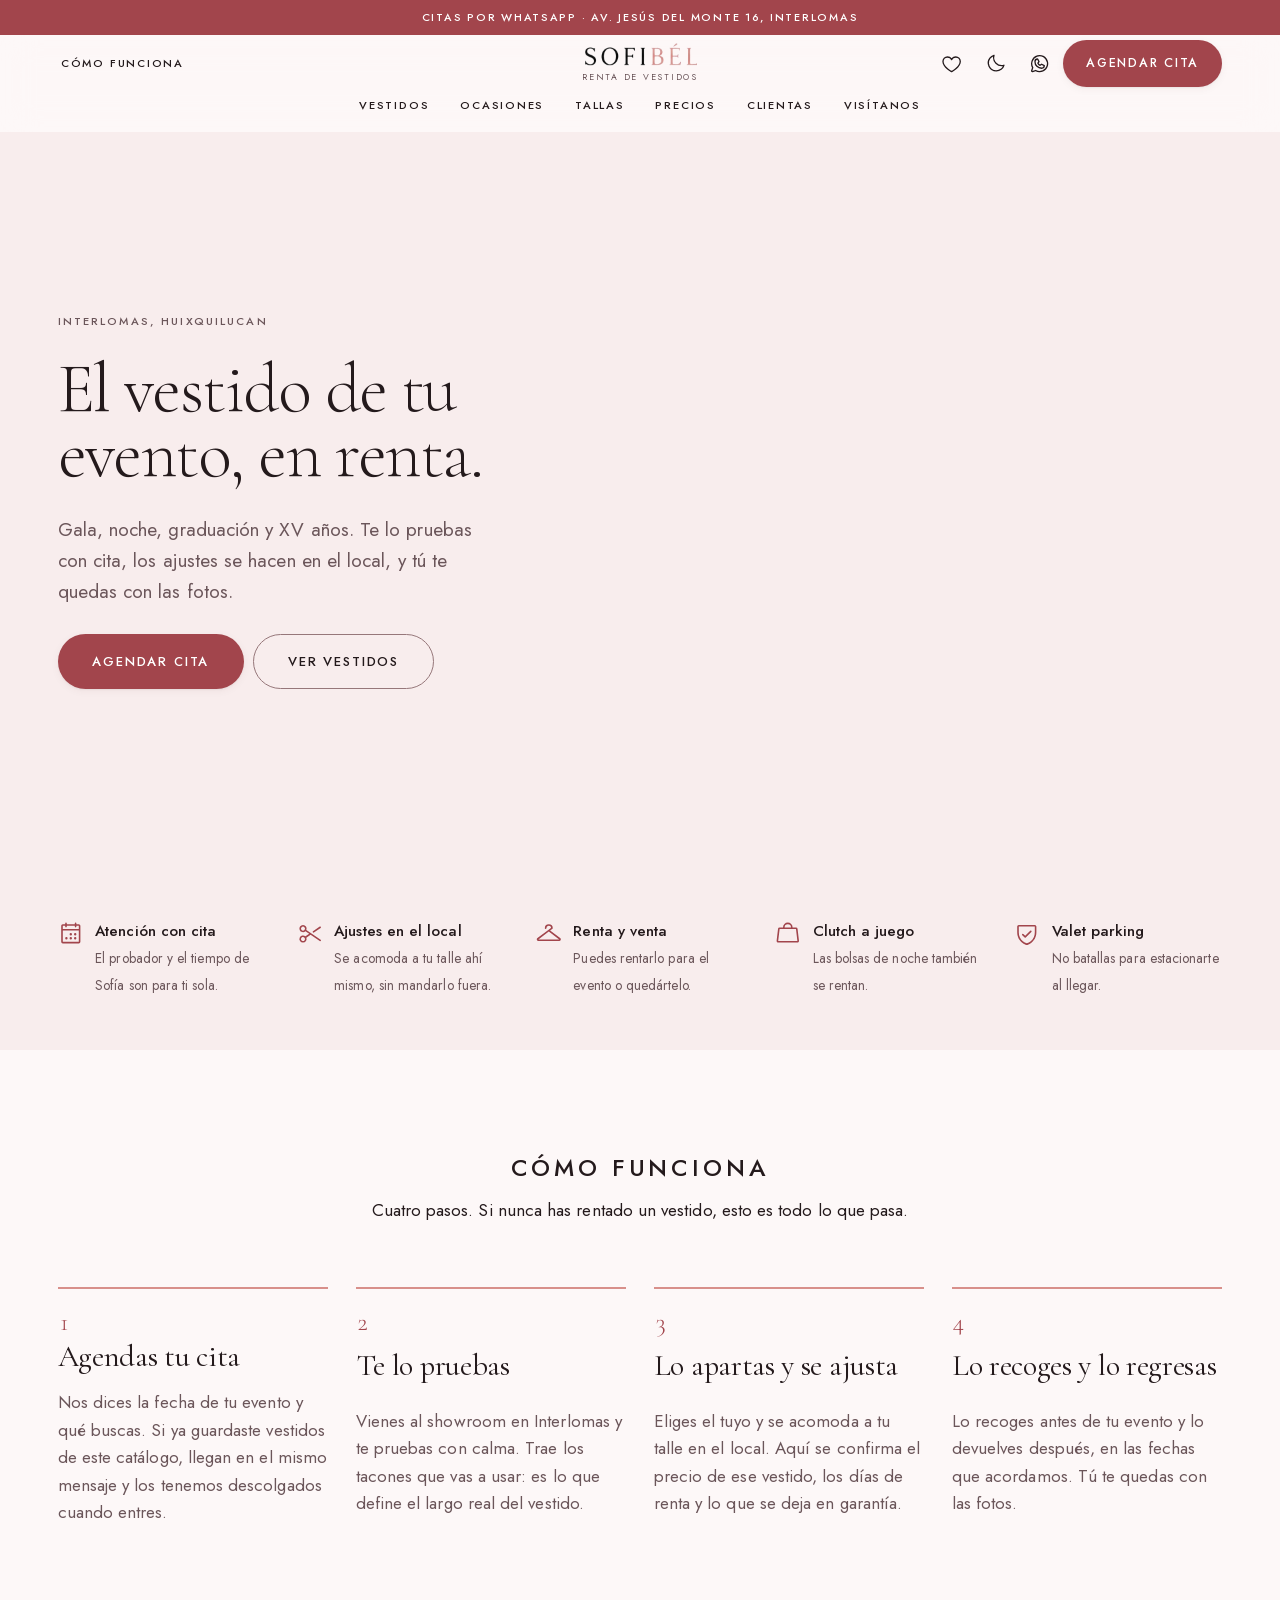
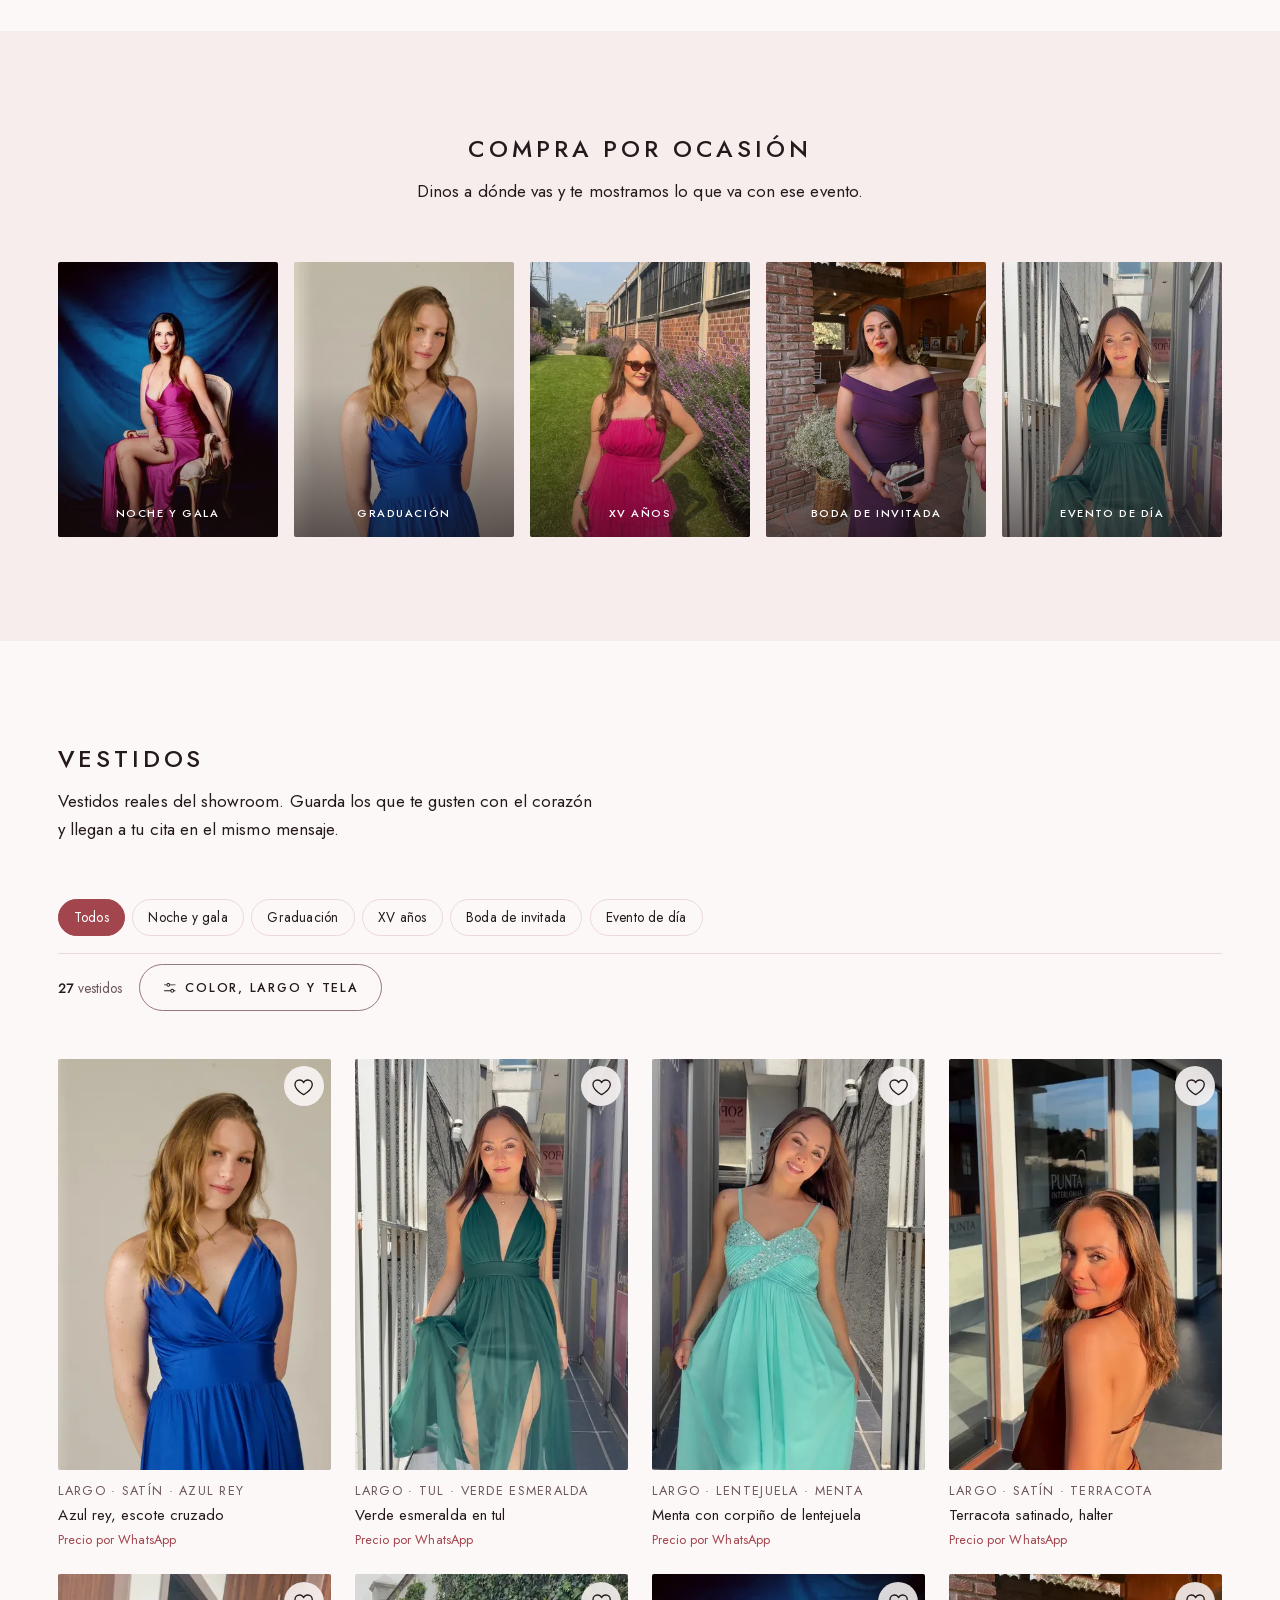
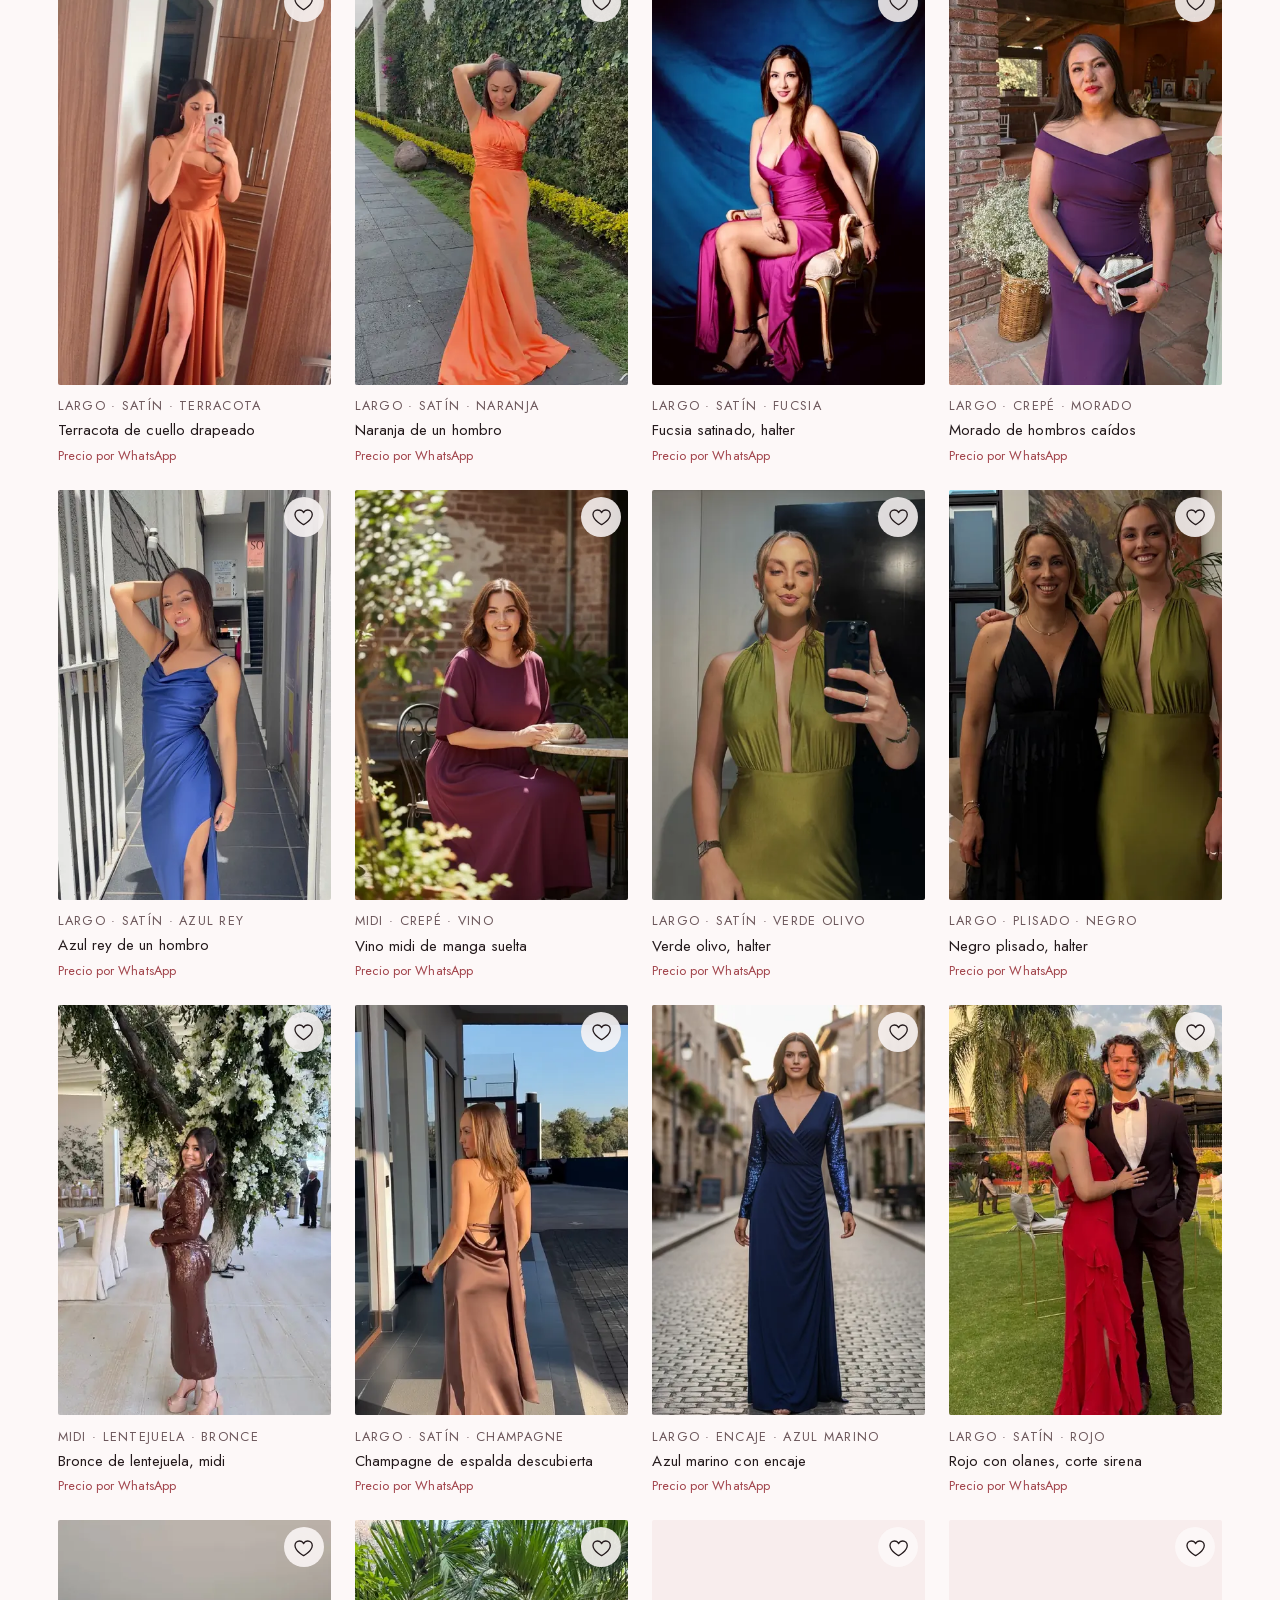
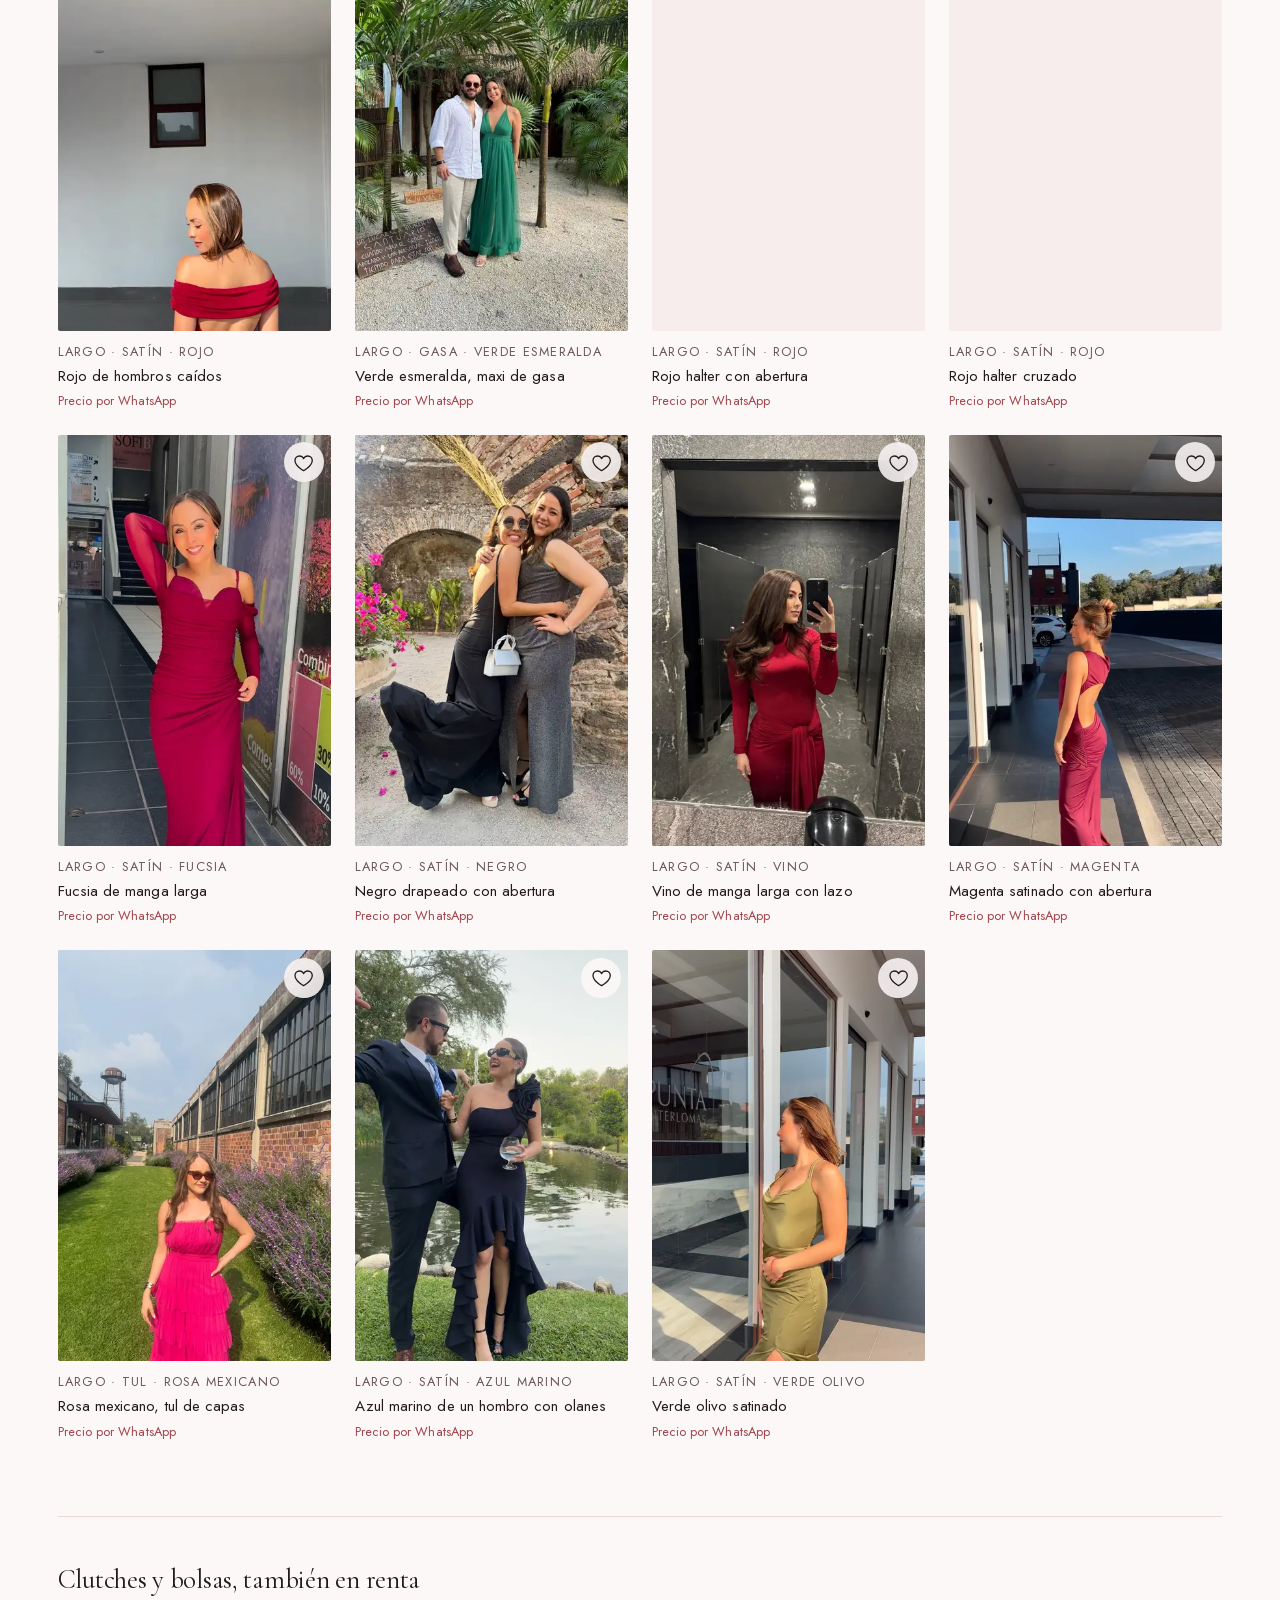
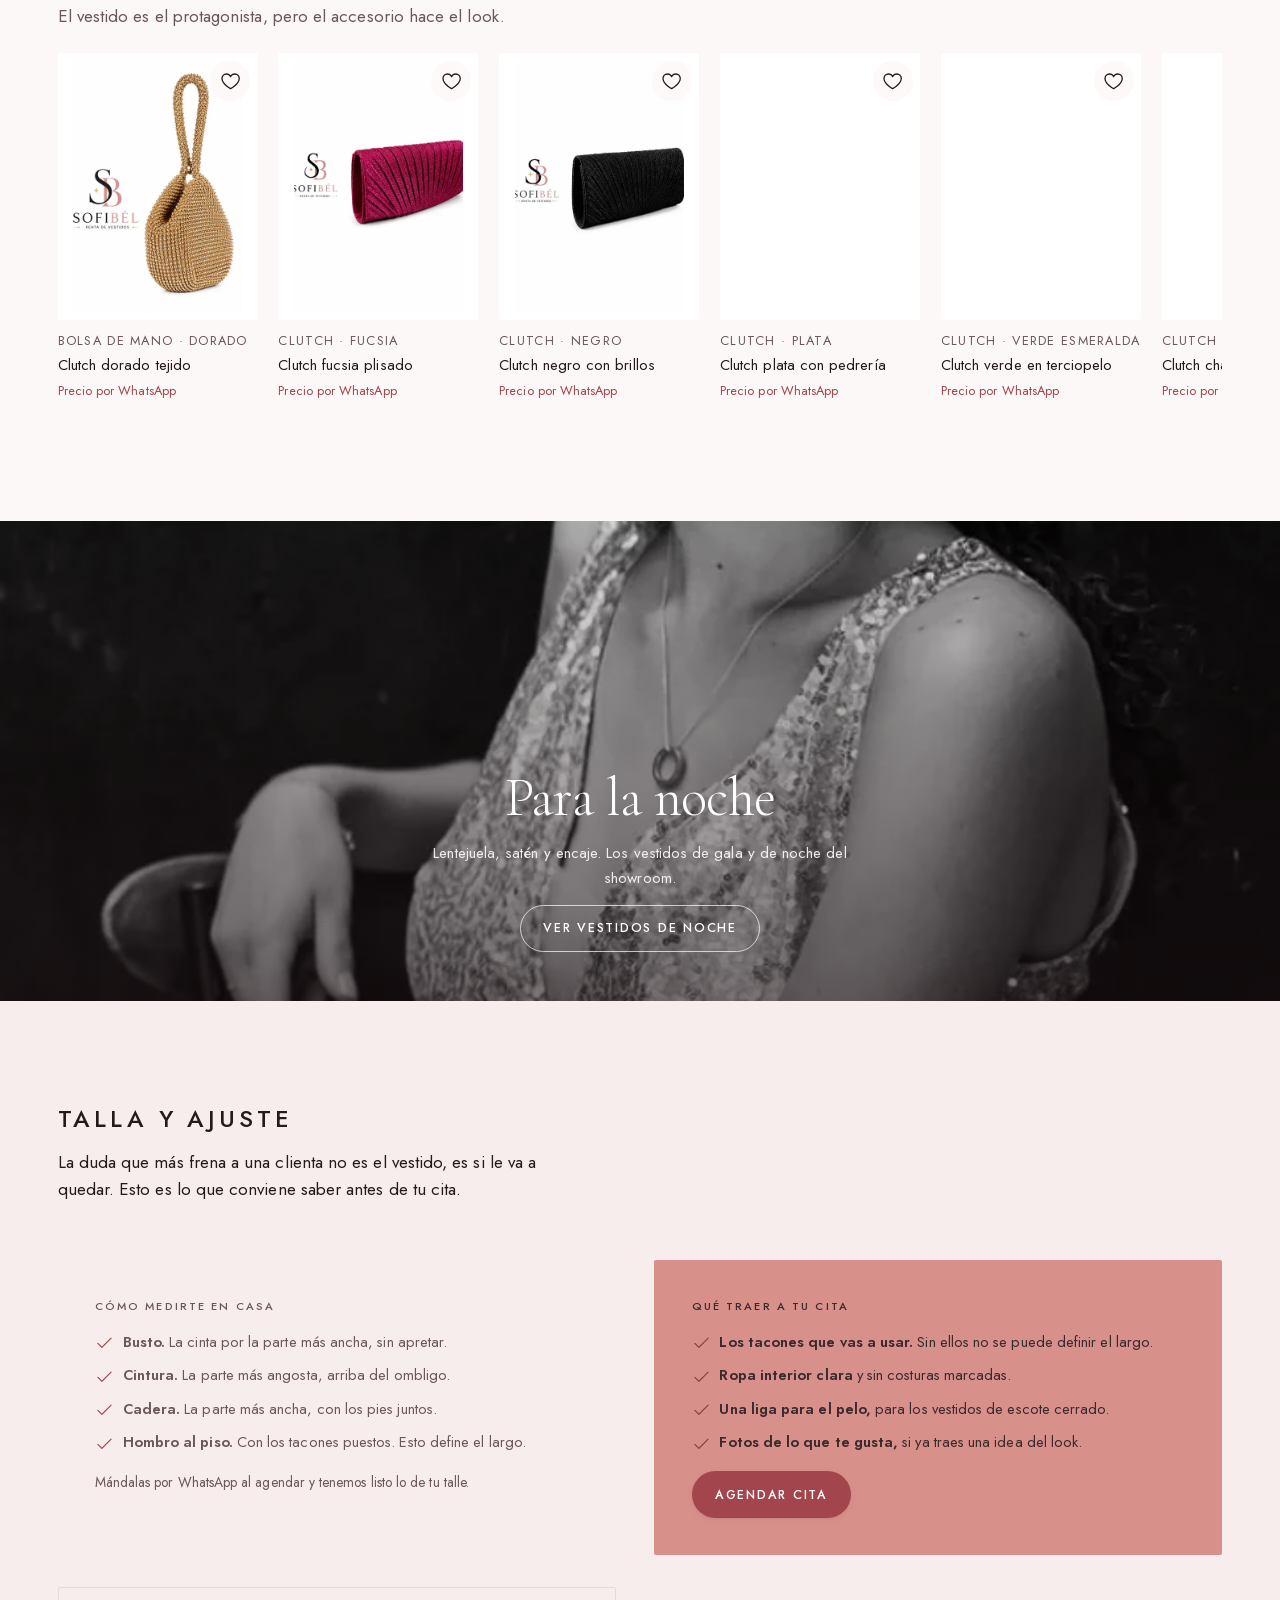
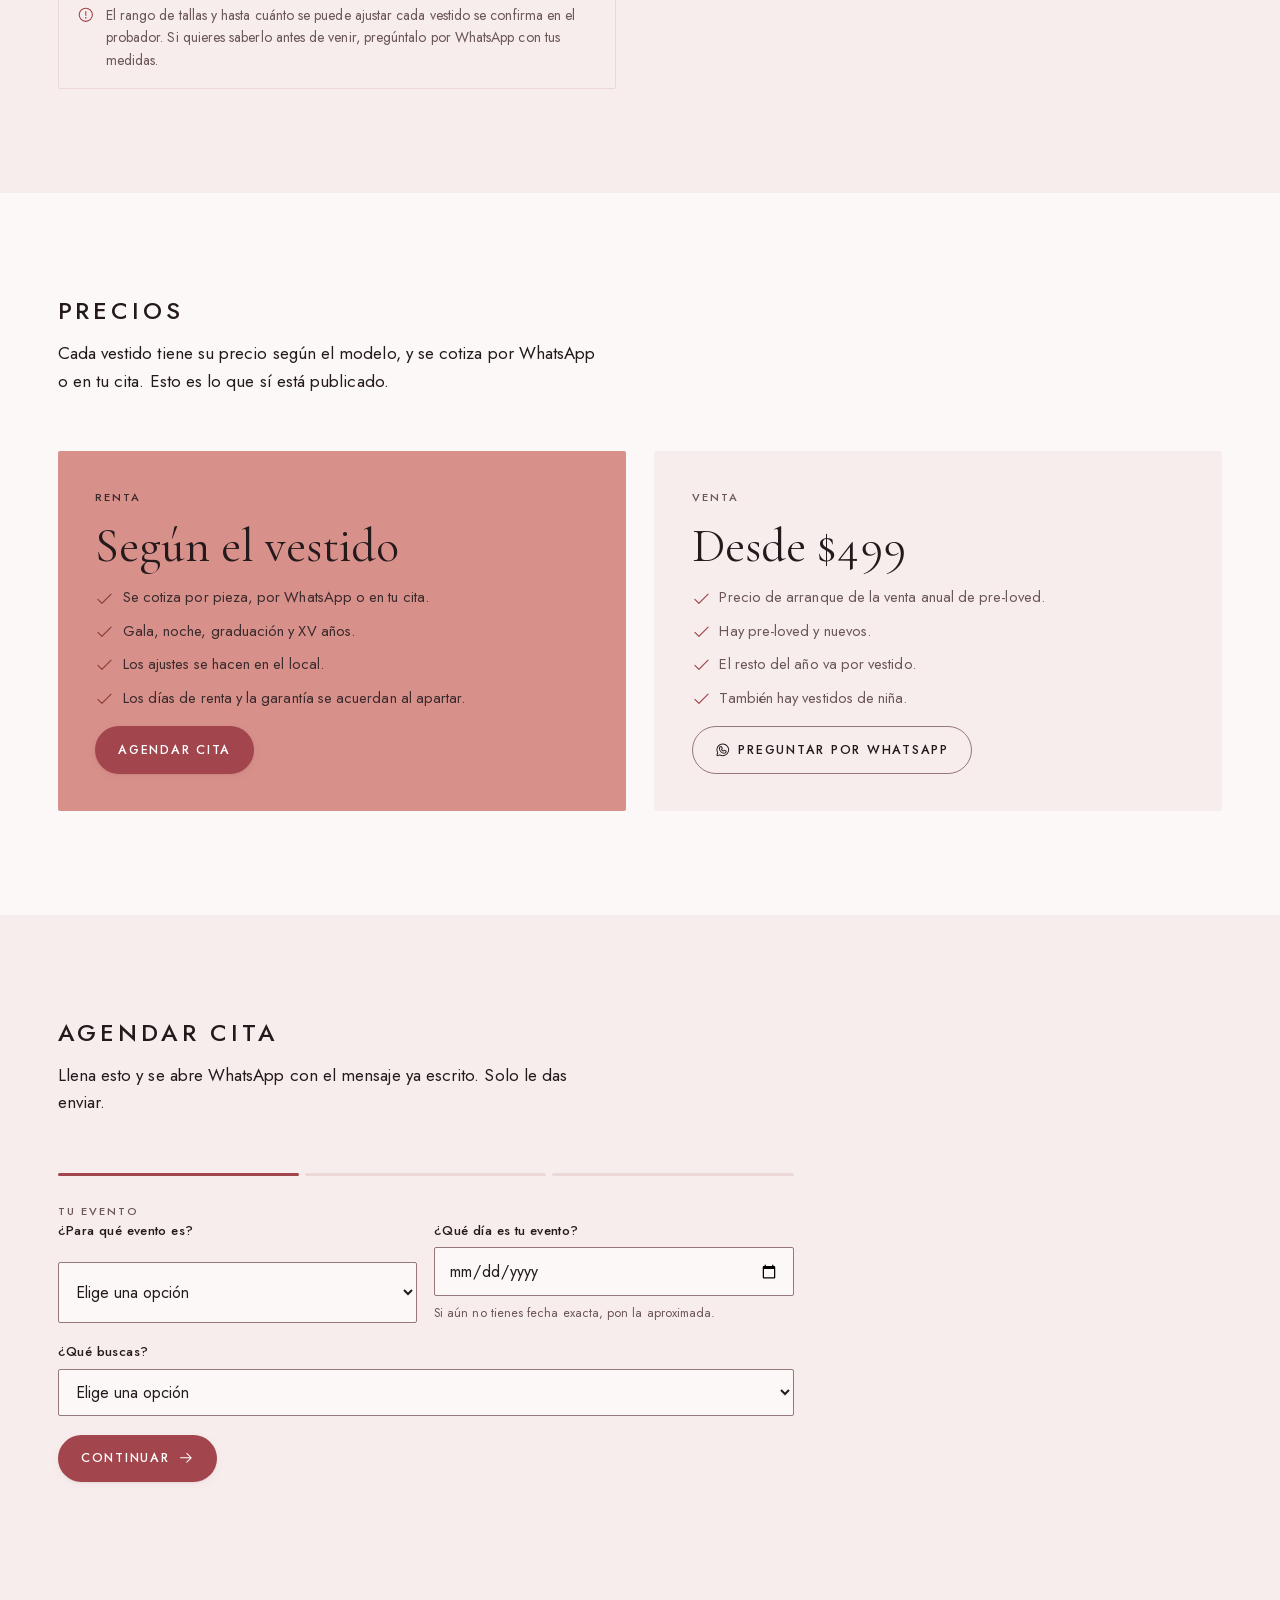
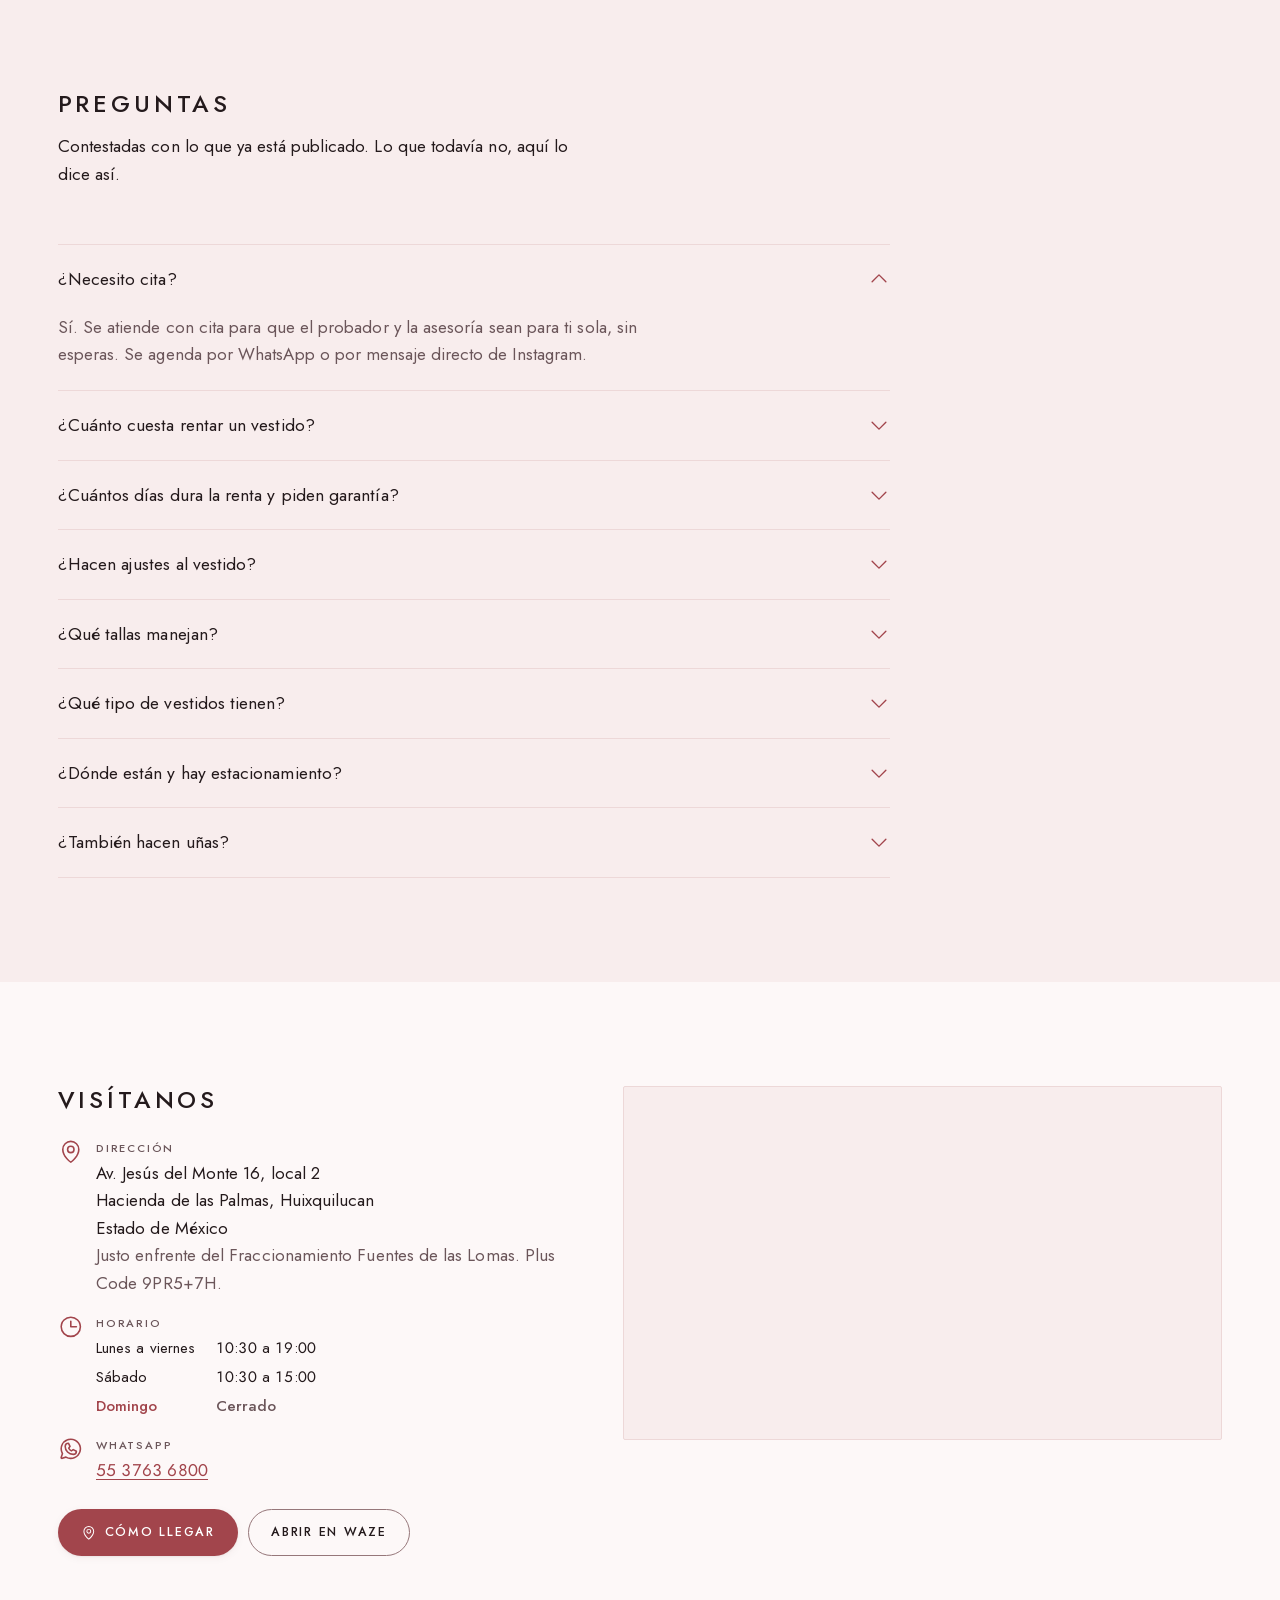
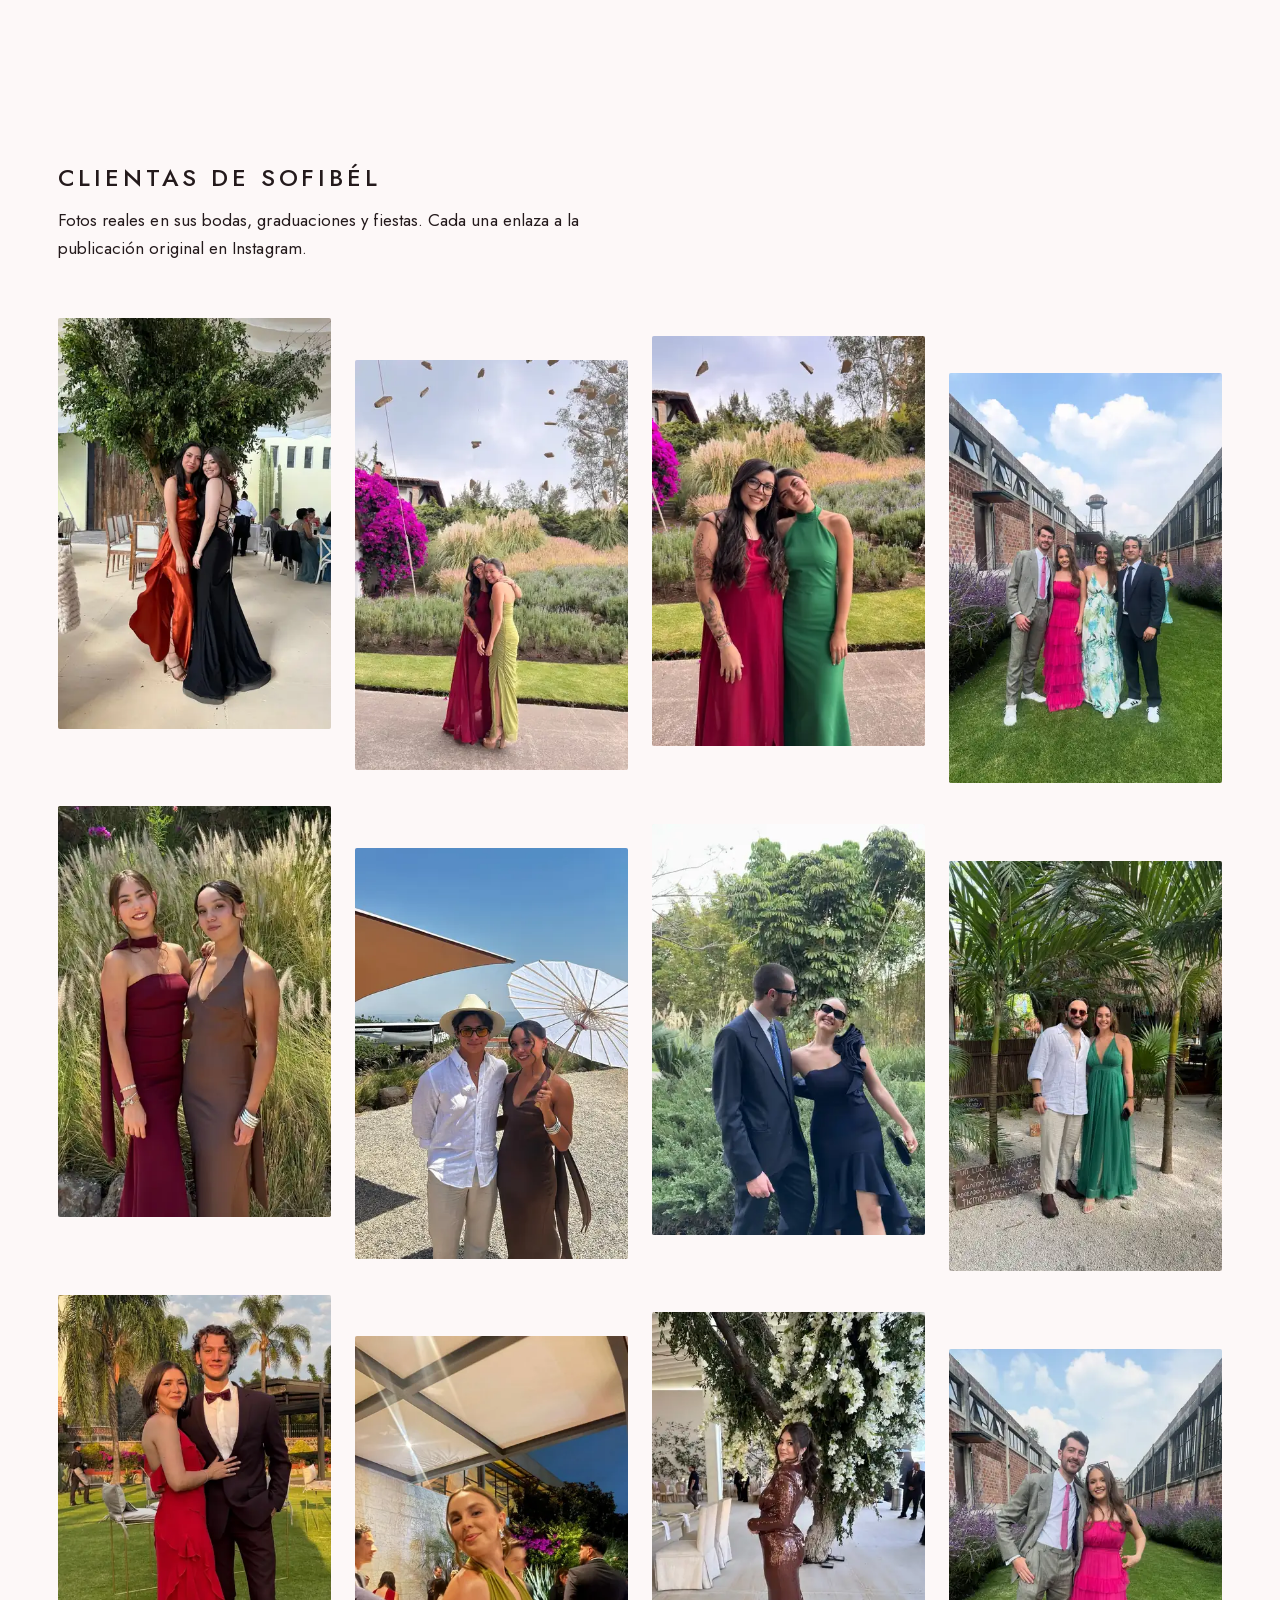
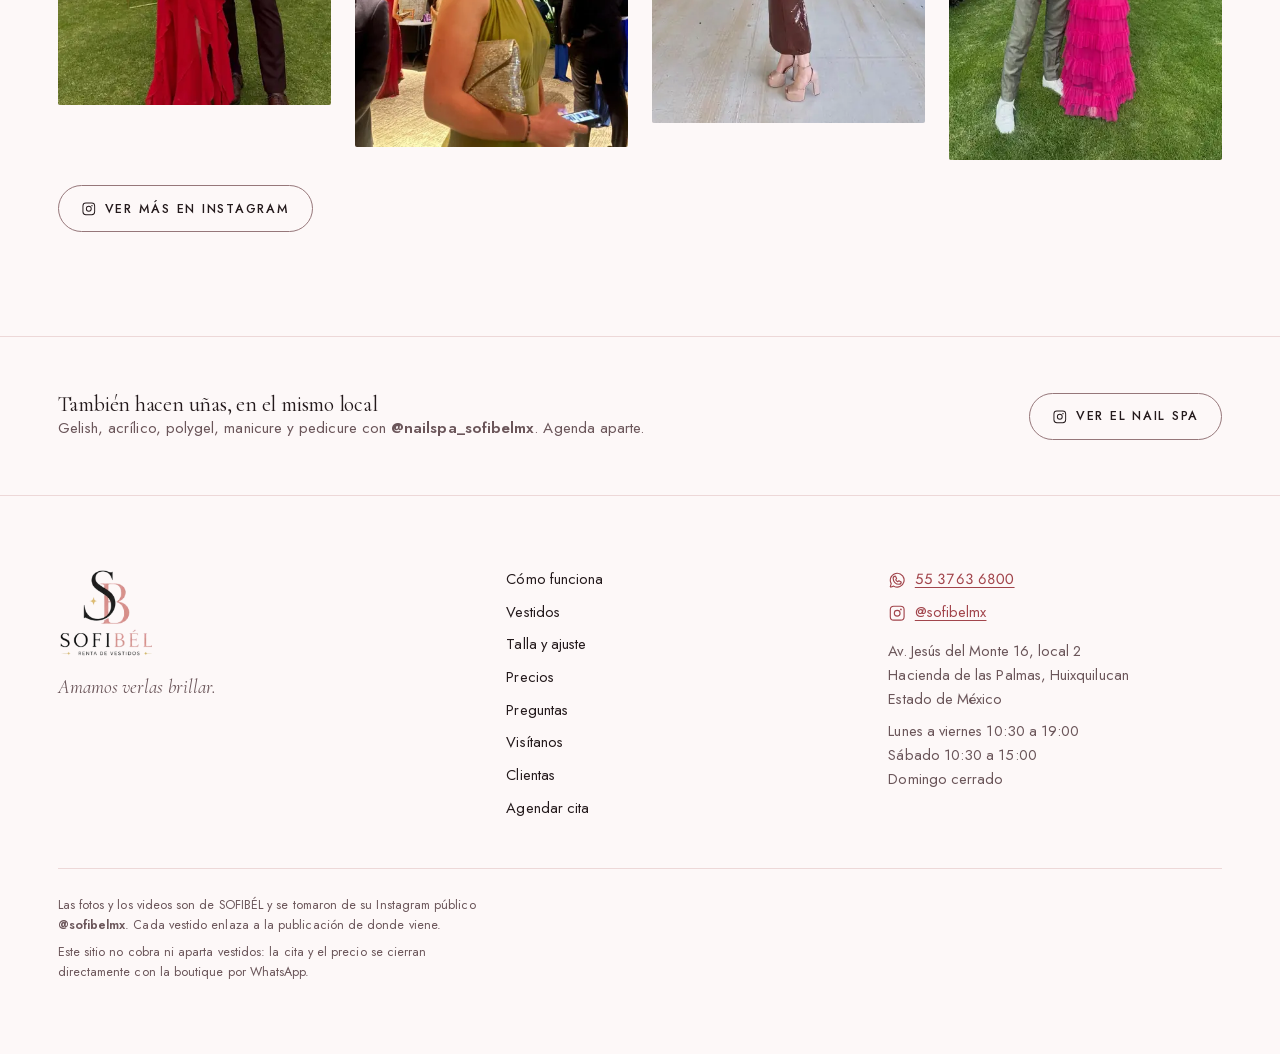
==== commit 614e29c3: "Modo operador: editar el sitio visualmente desde el navegador Carlos pidio poder entrar con un enlac" ====
--- a/index.html
+++ b/index.html
@@ -1330,6 +1330,23 @@
 <script type="application/json" id="datos-sofibel">{"generado":"tools/build_catalogo.py","nota":"Fotos públicas de @sofibelmx recortadas a 2:3. precioRenta, precioVenta, valorVestido y tallas están en null porque no hay dato público: llénalos y el sitio los muestra solo. Vuelve a correr el script si cambias las fotos.","ocasiones":[{"id":"noche","nombre":"Noche y gala"},{"id":"graduacion","nombre":"Graduación"},{"id":"xv","nombre":"XV años"},{"id":"boda","nombre":"Boda de invitada"},{"id":"dia","nombre":"Evento de día"}],"vestidos":[{"id":"azul-rey-cruzado","nombre":"Azul rey, escote cruzado","color":"Azul rey","colorHex":"#1E3FA8","largo":"Largo","tela":"Satín","detalle":"Escote cruzado, tirantes finos y abertura lateral.","ocasion":["noche","graduacion","dia"],"caption":"Vestido ideal para eventos de día o de noche.","tipoItem":"vestido","fotos":[{"origen":"https://www.instagram.com/p/DXcl1MqlMDS/"},{"origen":"https://www.instagram.com/p/DXcl1MqlMDS/"},{"origen":"https://www.instagram.com/p/DXcl1MqlMDS/"}],"precioRenta":null,"precioVenta":null,"valorVestido":null,"tallas":null,"disponible":true},{"id":"verde-esmeralda-tul","nombre":"Verde esmeralda en tul","color":"Verde esmeralda","colorHex":"#0B6B4F","largo":"Largo","tela":"Tul","detalle":"Escote en V profundo, falda de tul con doble abertura.","ocasion":["noche","graduacion"],"caption":"El vestido y la bolsa son de Sofibél.","tipoItem":"vestido","fotos":[{"origen":"https://www.instagram.com/p/Day00i0BYo8/"}],"precioRenta":null,"precioVenta":null,"valorVestido":null,"tallas":null,"disponible":true,"video":{"mp4":"videos/web/Day00i0BYo8.mp4","poster":"videos/web/Day00i0BYo8.webp","instagram":"https://www.instagram.com/reel/Day00i0BYo8/"}},{"id":"menta-lentejuela","nombre":"Menta con corpiño de lentejuela","color":"Menta","colorHex":"#8FE3C8","largo":"Largo","tela":"Lentejuela","detalle":"Corpiño de lentejuela y falda de gasa plisada.","ocasion":["xv","graduacion","dia"],"caption":"El vestido y color ideal para esta temporada.","tipoItem":"vestido","fotos":[{"origen":"https://www.instagram.com/p/DcKWiMKsfFx/"}],"precioRenta":null,"precioVenta":null,"valorVestido":null,"tallas":null,"disponible":true,"video":{"mp4":"videos/web/DcKWiMKsfFx.mp4","poster":"videos/web/DcKWiMKsfFx.webp","instagram":"https://www.instagram.com/reel/DcKWiMKsfFx/"}},{"id":"terracota-halter","nombre":"Terracota satinado, halter","color":"Terracota","colorHex":"#B65A2B","largo":"Largo","tela":"Satín","detalle":"Halter con espalda descubierta y caída fluida.","ocasion":["noche","boda"],"caption":"Ese brillo satinado bajo las luces. Vestido terracota disponible en Sofibél.","tipoItem":"vestido","fotos":[{"origen":"https://www.instagram.com/p/DYikSvXvkyq/"}],"precioRenta":null,"precioVenta":null,"valorVestido":null,"tallas":null,"disponible":true},{"id":"terracota-drapeado","nombre":"Terracota de cuello drapeado","color":"Terracota","colorHex":"#C0632F","largo":"Largo","tela":"Satín","detalle":"Cuello drapeado, tirantes de lazo y abertura al frente.","ocasion":["noche","boda"],"tipoItem":"vestido","fotos":[{"origen":"https://www.instagram.com/p/Dbre6V6tpPk/"}],"precioRenta":null,"precioVenta":null,"valorVestido":null,"tallas":null,"disponible":true},{"id":"naranja-un-hombro","nombre":"Naranja de un hombro","color":"Naranja","colorHex":"#F0602B","largo":"Largo","tela":"Satín","detalle":"Un hombro, cintura fruncida y corte sirena.","ocasion":["noche","boda"],"caption":"El vestido perfecto te está esperando.","tipoItem":"vestido","fotos":[{"origen":"https://www.instagram.com/p/DaeF2J6P32r/"}],"precioRenta":null,"precioVenta":null,"valorVestido":null,"tallas":null,"disponible":true,"video":{"mp4":"videos/web/DaeF2J6P32r.mp4","poster":"videos/web/DaeF2J6P32r.webp","instagram":"https://www.instagram.com/reel/DaeF2J6P32r/"}},{"id":"fucsia-halter","nombre":"Fucsia satinado, halter","color":"Fucsia","colorHex":"#C4166B","largo":"Largo","tela":"Satín","detalle":"Halter cruzado con abertura lateral alta.","ocasion":["noche"],"caption":"Nos encanta ser parte de cada uno de sus eventos.","tipoItem":"vestido","fotos":[{"origen":"https://www.instagram.com/p/Dbo2qKnRTpD/"}],"precioRenta":null,"precioVenta":null,"valorVestido":null,"tallas":null,"disponible":true},{"id":"morado-hombros-caidos","nombre":"Morado de hombros caídos","color":"Morado","colorHex":"#5B2A78","largo":"Largo","tela":"Crepé","detalle":"Hombros caídos, drapeado al talle y pedrería lateral.","ocasion":["boda","noche"],"caption":"Amamos verlas brillar en sus eventos.","tipoItem":"vestido","fotos":[{"origen":"https://www.instagram.com/p/DawP7I0OnXe/"}],"precioRenta":null,"precioVenta":null,"valorVestido":null,"tallas":null,"disponible":true},{"id":"azul-un-hombro","nombre":"Azul rey de un hombro","color":"Azul rey","colorHex":"#26489E","largo":"Largo","tela":"Satín","detalle":"Un hombro con drapeado al talle y abertura lateral.","ocasion":["noche","graduacion"],"caption":"Blue never looked this good.","tipoItem":"vestido","fotos":[{"origen":"https://www.instagram.com/p/DaJqe7zPO5C/"}],"precioRenta":null,"precioVenta":null,"valorVestido":null,"tallas":null,"disponible":true},{"id":"vino-midi-manga","nombre":"Vino midi de manga suelta","color":"Vino","colorHex":"#7E1F45","largo":"Midi","tela":"Crepé","detalle":"Manga suelta, talle a la cintura y falda amplia.","ocasion":["dia","boda"],"caption":"El vestido ideal para cualquier ocasión.","tipoItem":"vestido","fotos":[{"origen":"https://www.instagram.com/p/DamDbQjnJcz/"},{"origen":"https://www.instagram.com/p/DamDbQjnJcz/"}],"precioRenta":null,"precioVenta":null,"valorVestido":null,"tallas":null,"disponible":true},{"id":"verde-olivo-halter","nombre":"Verde olivo, halter","color":"Verde olivo","colorHex":"#6B6B23","largo":"Largo","tela":"Satín","detalle":"Halter de escote profundo y espalda descubierta.","ocasion":["noche","boda"],"caption":"Mom & daughter wearing SOFIBÉL.","tipoItem":"vestido","fotos":[{"origen":"https://www.instagram.com/p/DY3NX/"},{"origen":"https://www.instagram.com/p/DY3NX/"}],"precioRenta":null,"precioVenta":null,"valorVestido":null,"tallas":null,"disponible":true},{"id":"negro-plisado-halter","nombre":"Negro plisado, halter","color":"Negro","colorHex":"#141414","largo":"Largo","tela":"Plisado","detalle":"Halter plisado con escote en V y abertura frontal.","ocasion":["noche"],"tipoItem":"vestido","fotos":[{"origen":"https://www.instagram.com/p/DY3NX/"}],"precioRenta":null,"precioVenta":null,"valorVestido":null,"tallas":null,"disponible":true},{"id":"bronce-lentejuela-midi","nombre":"Bronce de lentejuela, midi","color":"Bronce","colorHex":"#7A4B2A","largo":"Midi","tela":"Lentejuela","detalle":"Midi de lentejuela con manga larga y lazo al talle.","ocasion":["boda","noche"],"caption":"Amamos verlas brillar.","tipoItem":"vestido","fotos":[{"origen":"https://www.instagram.com/p/DYdkiA0nGME/"}],"precioRenta":null,"precioVenta":null,"valorVestido":null,"tallas":null,"disponible":true},{"id":"champagne-espalda","nombre":"Champagne de espalda descubierta","color":"Champagne","colorHex":"#C8A98A","largo":"Largo","tela":"Satín","detalle":"Espalda descubierta con tirantes cruzados y cola suave.","ocasion":["noche","boda"],"caption":"EL vestido que amarás ya está en SOFIBÉL.","tipoItem":"vestido","fotos":[{"origen":"https://www.instagram.com/p/DYVy2gLyi1x/"}],"precioRenta":null,"precioVenta":null,"valorVestido":null,"tallas":null,"disponible":true,"video":{"mp4":"videos/web/DYVy2gLyi1x.mp4","poster":"videos/web/DYVy2gLyi1x.webp","instagram":"https://www.instagram.com/reel/DYVy2gLyi1x/"}},{"id":"azul-marino-encaje","nombre":"Azul marino con encaje","color":"Azul marino","colorHex":"#1B2A4A","largo":"Largo","tela":"Encaje","detalle":"Manga larga de encaje, escote en V y falda cruzada.","ocasion":["noche","boda"],"caption":"Mangas largas más brillos, la combinación más classy del momento.","tipoItem":"vestido","fotos":[{"origen":"https://www.instagram.com/p/DYQihG1J62V/"}],"precioRenta":null,"precioVenta":null,"valorVestido":null,"tallas":null,"disponible":true},{"id":"rojo-olanes-sirena","nombre":"Rojo con olanes, corte sirena","color":"Rojo","colorHex":"#B3121C","largo":"Largo","tela":"Satín","detalle":"Corte sirena con cascada de olanes y escote corazón.","ocasion":["noche","xv"],"caption":"Amamos verlas brillar.","tipoItem":"vestido","fotos":[{"origen":"https://www.instagram.com/p/DYN_uxMN0HE/"}],"precioRenta":null,"precioVenta":null,"valorVestido":null,"tallas":null,"disponible":true},{"id":"rojo-hombros-caidos","nombre":"Rojo de hombros caídos","color":"Rojo","colorHex":"#C21D24","largo":"Largo","tela":"Satín","detalle":"Hombros caídos y espalda abierta con lazo.","ocasion":["noche","graduacion"],"caption":"NEW ARRIVAL. Ven a rentarlo ya.","tipoItem":"vestido","fotos":[{"origen":"https://www.instagram.com/p/DYDnAcIBK_D/"}],"precioRenta":null,"precioVenta":null,"valorVestido":null,"tallas":null,"disponible":true,"video":{"mp4":"videos/web/DYDnAcIBK_D.mp4","poster":"videos/web/DYDnAcIBK_D.webp","instagram":"https://www.instagram.com/reel/DYDnAcIBK_D/"}},{"id":"verde-esmeralda-maxi","nombre":"Verde esmeralda, maxi de gasa","color":"Verde esmeralda","colorHex":"#0E7A55","largo":"Largo","tela":"Gasa","detalle":"Escote en V, tirantes anchos y falda amplia de gasa.","ocasion":["dia","boda"],"caption":"Guapísima.","tipoItem":"vestido","fotos":[{"origen":"https://www.instagram.com/p/DX/"}],"precioRenta":null,"precioVenta":null,"valorVestido":null,"tallas":null,"disponible":true},{"id":"rojo-halter-abertura","nombre":"Rojo halter con abertura","color":"Rojo","colorHex":"#D81E1E","largo":"Largo","tela":"Satín","detalle":"Halter con escote cruzado y abertura lateral.","ocasion":["noche","xv"],"tipoItem":"vestido","fotos":[{"origen":"https://www.instagram.com/p/DX7mVDPBpnv/"}],"precioRenta":null,"precioVenta":null,"valorVestido":null,"tallas":null,"disponible":true},{"id":"rojo-halter-cruzado","nombre":"Rojo halter cruzado","color":"Rojo","colorHex":"#E02020","largo":"Largo","tela":"Satín","detalle":"Halter cruzado al frente con falda recta.","ocasion":["noche"],"caption":"Ya llegó el vestido de la temporada.","tipoItem":"vestido","fotos":[{"origen":"https://www.instagram.com/p/DXngEKzj/"}],"precioRenta":null,"precioVenta":null,"valorVestido":null,"tallas":null,"disponible":true},{"id":"fucsia-manga-larga","nombre":"Fucsia de manga larga","color":"Fucsia","colorHex":"#BE1E6E","largo":"Largo","tela":"Satín","detalle":"Manga larga, escote corazón y corte sirena.","ocasion":["noche","xv"],"caption":"EL vestido soñado. Ven a Sofibél y réntalo ya.","tipoItem":"vestido","fotos":[{"origen":"https://www.instagram.com/p/DXvKHCQP5PU/"}],"precioRenta":null,"precioVenta":null,"valorVestido":null,"tallas":null,"disponible":true},{"id":"negro-drapeado","nombre":"Negro drapeado con abertura","color":"Negro","colorHex":"#17171A","largo":"Largo","tela":"Satín","detalle":"Drapeado al cuerpo, un hombro y abertura lateral.","ocasion":["noche"],"caption":"Amamos verlas brillar.","tipoItem":"vestido","fotos":[{"origen":"https://www.instagram.com/p/DXsh/"},{"origen":"https://www.instagram.com/p/DXsh/"}],"precioRenta":null,"precioVenta":null,"valorVestido":null,"tallas":null,"disponible":true},{"id":"vino-manga-lazo","nombre":"Vino de manga larga con lazo","color":"Vino","colorHex":"#7C1226","largo":"Largo","tela":"Satín","detalle":"Manga larga, cuello alto y lazo drapeado al talle.","ocasion":["noche","boda"],"caption":"Nos encanta ser parte de sus eventos.","tipoItem":"vestido","fotos":[{"origen":"https://www.instagram.com/p/DZGuiY4lNdL/"},{"origen":"https://www.instagram.com/p/DZGuiY4lNdL/"}],"precioRenta":null,"precioVenta":null,"valorVestido":null,"tallas":null,"disponible":true},{"id":"magenta-abertura","nombre":"Magenta satinado con abertura","color":"Magenta","colorHex":"#B5185F","largo":"Largo","tela":"Satín","detalle":"Escote asimétrico y abertura lateral alta.","ocasion":["noche"],"caption":"El vestido soñado.","tipoItem":"vestido","fotos":[{"origen":"https://www.instagram.com/p/DZEE_E0SOWt/"}],"precioRenta":null,"precioVenta":null,"valorVestido":null,"tallas":null,"disponible":true},{"id":"rosa-mexicano-tul","nombre":"Rosa mexicano, tul de capas","color":"Rosa mexicano","colorHex":"#DE2170","largo":"Largo","tela":"Tul","detalle":"Strapless con falda de capas de tul.","ocasion":["xv","graduacion","boda"],"caption":"Friends wearing SOFIBÉL.","tipoItem":"vestido","fotos":[{"origen":"https://www.instagram.com/p/DZlrDj_jHdM/"}],"precioRenta":null,"precioVenta":null,"valorVestido":null,"tallas":null,"disponible":true},{"id":"azul-marino-olanes","nombre":"Azul marino de un hombro con olanes","color":"Azul marino","colorHex":"#1F2B45","largo":"Largo","tela":"Satín","detalle":"Un hombro con olán en cascada y abertura.","ocasion":["noche","boda"],"caption":"Amamos verlas brillar.","tipoItem":"vestido","fotos":[{"origen":"https://www.instagram.com/p/DZTlvr6lKmt/"},{"origen":"https://www.instagram.com/p/DZTlvr6lKmt/"}],"precioRenta":null,"precioVenta":null,"valorVestido":null,"tallas":null,"disponible":true},{"id":"verde-olivo-satin","nombre":"Verde olivo satinado","color":"Verde olivo","colorHex":"#77762F","largo":"Largo","tela":"Satín","detalle":"Escote drapeado, tirantes finos y abertura lateral.","ocasion":["dia","noche"],"caption":"Los colores más usados para esta temporada.","tipoItem":"vestido","fotos":[{"origen":"https://www.instagram.com/p/DZ8wsdcsYUm/"}],"precioRenta":null,"precioVenta":null,"valorVestido":null,"tallas":null,"disponible":true}],"accesorios":[{"id":"clutch-dorado-tejido","nombre":"Clutch dorado tejido","color":"Dorado","colorHex":"#C9A227","tipo":"Bolsa de mano","detalle":"Tejido de esferas doradas con asa de mano.","tipoItem":"accesorio","fotos":[{"origen":"https://www.instagram.com/p/DcPotrfnNJL/"}],"precioRenta":null,"precioVenta":null,"valorVestido":null,"tallas":null,"disponible":true},{"id":"clutch-fucsia-plisado","nombre":"Clutch fucsia plisado","color":"Fucsia","colorHex":"#B4185C","tipo":"Clutch","detalle":"Plisado en satín con cierre de solapa.","tipoItem":"accesorio","fotos":[{"origen":"https://www.instagram.com/p/DcPotrfnNJL/"}],"precioRenta":null,"precioVenta":null,"valorVestido":null,"tallas":null,"disponible":true},{"id":"clutch-negro-brillos","nombre":"Clutch negro con brillos","color":"Negro","colorHex":"#161616","tipo":"Clutch","detalle":"Tejido con hilo brillante y solapa curva.","tipoItem":"accesorio","fotos":[{"origen":"https://www.instagram.com/p/DcPotrfnNJL/"}],"precioRenta":null,"precioVenta":null,"valorVestido":null,"tallas":null,"disponible":true},{"id":"clutch-plata-pedreria","nombre":"Clutch plata con pedrería","color":"Plata","colorHex":"#B9BDC4","tipo":"Clutch","detalle":"Satín plisado con orilla de pedrería.","tipoItem":"accesorio","fotos":[{"origen":"https://www.instagram.com/p/DcPotrfnNJL/"}],"precioRenta":null,"precioVenta":null,"valorVestido":null,"tallas":null,"disponible":true},{"id":"clutch-verde-terciopelo","nombre":"Clutch verde en terciopelo","color":"Verde esmeralda","colorHex":"#0B5B44","tipo":"Clutch","detalle":"Terciopelo con nudo al centro.","tipoItem":"accesorio","fotos":[{"origen":"https://www.instagram.com/p/DcPotrfnNJL/"}],"precioRenta":null,"precioVenta":null,"valorVestido":null,"tallas":null,"disponible":true},{"id":"clutch-champagne-mono","nombre":"Clutch champagne con moño","color":"Champagne","colorHex":"#C3A481","tipo":"Clutch","detalle":"Satín con moño al frente.","tipoItem":"accesorio","fotos":[{"origen":"https://www.instagram.com/p/DcPotrfnNJL/"}],"precioRenta":null,"precioVenta":null,"valorVestido":null,"tallas":null,"disponible":true}],"lookbook":[{"id":"look-01","alt":"Dos invitadas en una boda de jardín, una en terracota satinado y otra en negro con espalda de tiras.","origen":"https://www.instagram.com/p/DbE_s6tOAG8/"},{"id":"look-02","alt":"Dos amigas de gala, una en vino y otra en verde botella.","origen":"https://www.instagram.com/p/DZ3vaZ_nNKO/"},{"id":"look-03","alt":"Dos amigas en un jardín, vestidos largos en rosa y verde.","origen":"https://www.instagram.com/p/DZ3vaZ_nNKO/"},{"id":"look-04","alt":"Grupo de invitados en una boda, vestidos largos en rosa mexicano y estampado.","origen":"https://www.instagram.com/p/DZlrDj_jHdM/"},{"id":"look-05","alt":"Dos invitadas en vestidos largos vino y color topo.","origen":"https://www.instagram.com/p/DYvh1/"},{"id":"look-06","alt":"Dos amigas en una fiesta, vestidos largos en vino y café.","origen":"https://www.instagram.com/p/DYvh1/"},{"id":"look-07","alt":"Pareja en un jardín, vestido azul marino de un hombro con olanes.","origen":"https://www.instagram.com/p/DZTlvr6lKmt/"},{"id":"look-08","alt":"Pareja en una terraza con palmeras, vestido verde esmeralda maxi.","origen":"https://www.instagram.com/p/DX/"},{"id":"look-09","alt":"Pareja de gala, vestido rojo de olanes con corte sirena.","origen":"https://www.instagram.com/p/DYN_uxMN0HE/"},{"id":"look-10","alt":"Madre e hija en vestidos halter negro y verde olivo.","origen":"https://www.instagram.com/p/DY3NX/"},{"id":"look-11","alt":"Invitada en una boda con vestido midi de lentejuela bronce.","origen":"https://www.instagram.com/p/DYdkiA0nGME/"},{"id":"look-12","alt":"Pareja en una boda, vestido largo rosa mexicano de tul en capas.","origen":"https://www.instagram.com/p/DZlrDj_jHdM/"}],"mosaicos":[{"ocasion":"noche","variantes":[{"w":360,"src":"images/vestidos/mosaico-noche-360.webp"},{"w":640,"src":"images/vestidos/mosaico-noche-640.webp"}]},{"ocasion":"graduacion","variantes":[{"w":360,"src":"images/vestidos/mosaico-graduacion-360.webp"},{"w":640,"src":"images/vestidos/mosaico-graduacion-640.webp"}]},{"ocasion":"xv","variantes":[{"w":360,"src":"images/vestidos/mosaico-xv-360.webp"},{"w":640,"src":"images/vestidos/mosaico-xv-640.webp"}]},{"ocasion":"boda","variantes":[{"w":360,"src":"images/vestidos/mosaico-boda-360.webp"},{"w":640,"src":"images/vestidos/mosaico-boda-640.webp"}]},{"ocasion":"dia","variantes":[{"w":360,"src":"images/vestidos/mosaico-dia-360.webp"},{"w":640,"src":"images/vestidos/mosaico-dia-640.webp"}]}]}</script>
       <!--/DATOS-->
 <script src="app.js" defer></script>
+<script>
+  /* Modo operador. Solo se descarga si se entra con #editar o ?editar, asi que
+     una clienta normal no paga ni un byte por el editor. Se carga despues del
+     evento load para que app.js ya haya terminado de montar la pagina. */
+  (function () {
+    if (location.hash.indexOf('editar') < 0 && location.search.indexOf('editar') < 0) return;
+    addEventListener('load', function () {
+      var l = document.createElement('link');
+      var v = '?v=' + Date.now();          /* el editor nunca se sirve de cache */
+      l.rel = 'stylesheet'; l.href = 'editor.css' + v;
+      document.head.appendChild(l);
+      var s = document.createElement('script');
+      s.src = 'editor.js' + v;
+      document.body.appendChild(s);
+    });
+  })();
+</script>
 
 <script type="application/ld+json">
 {
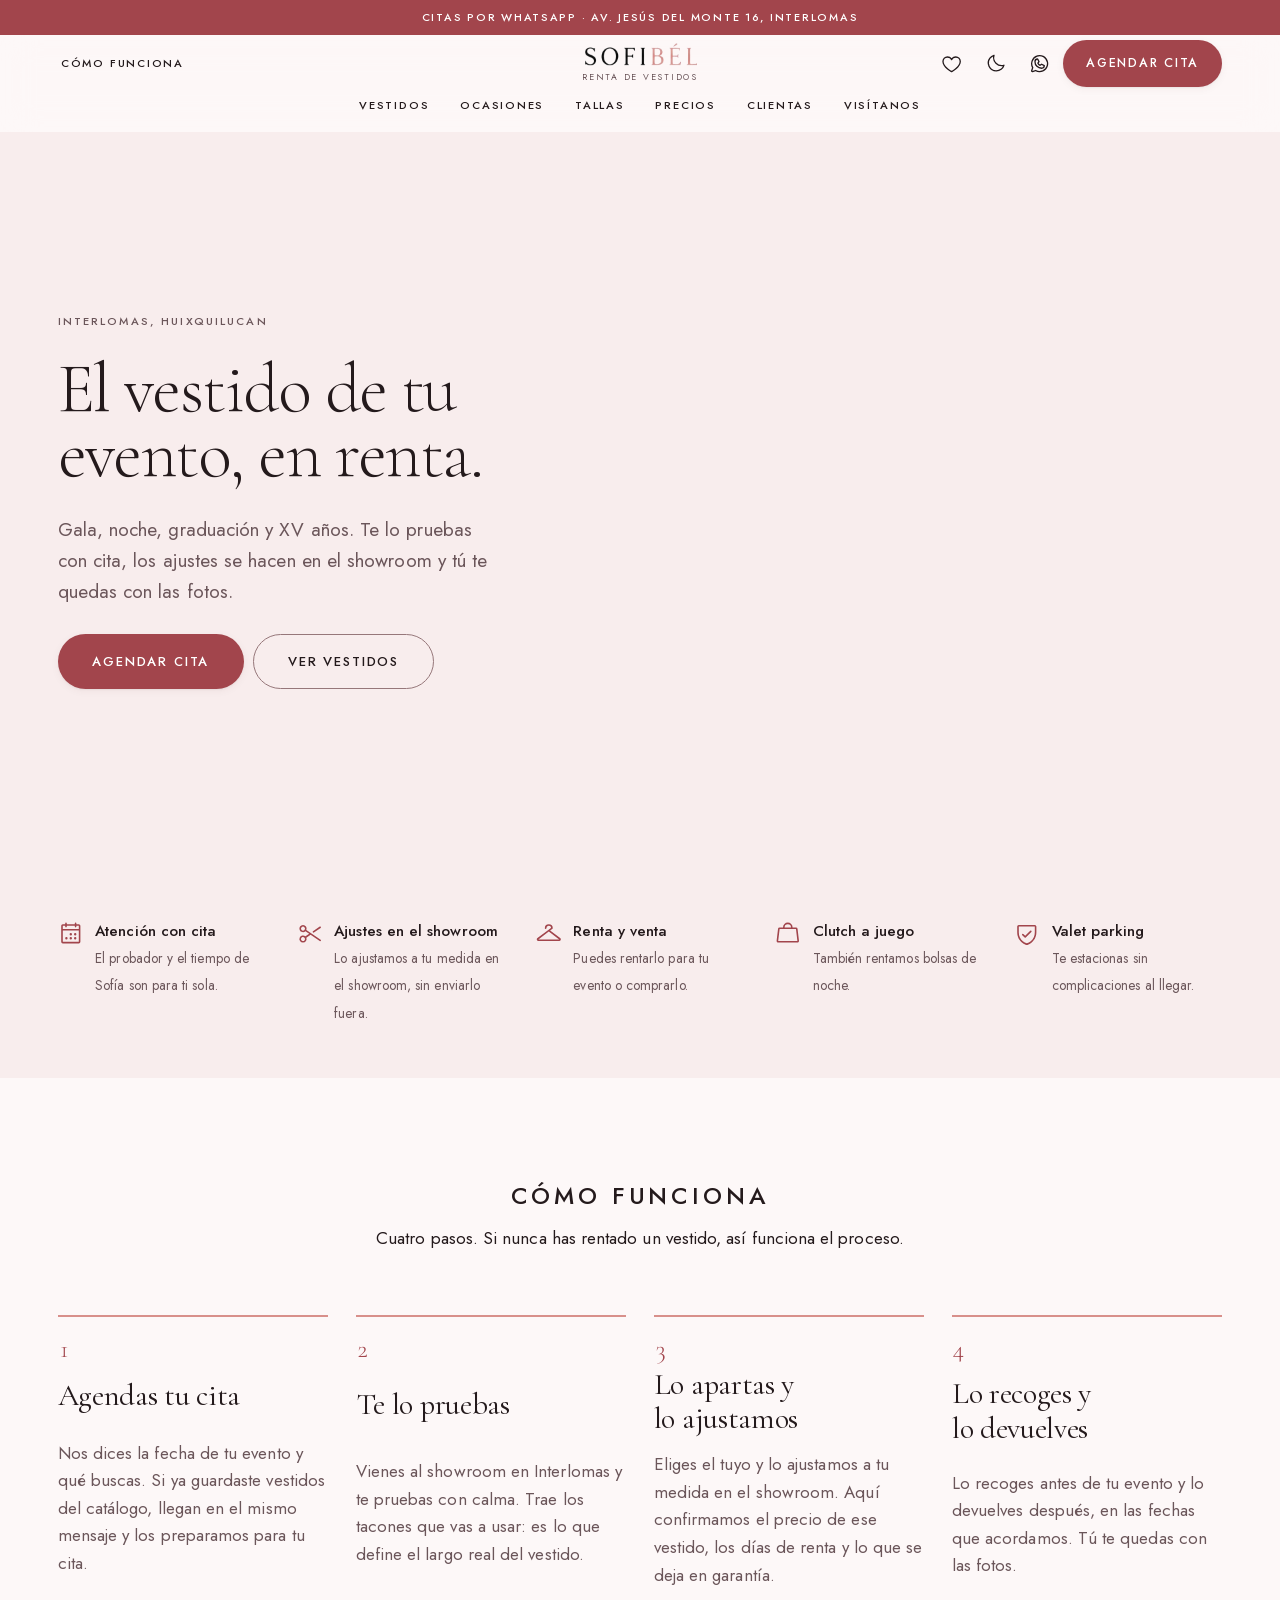
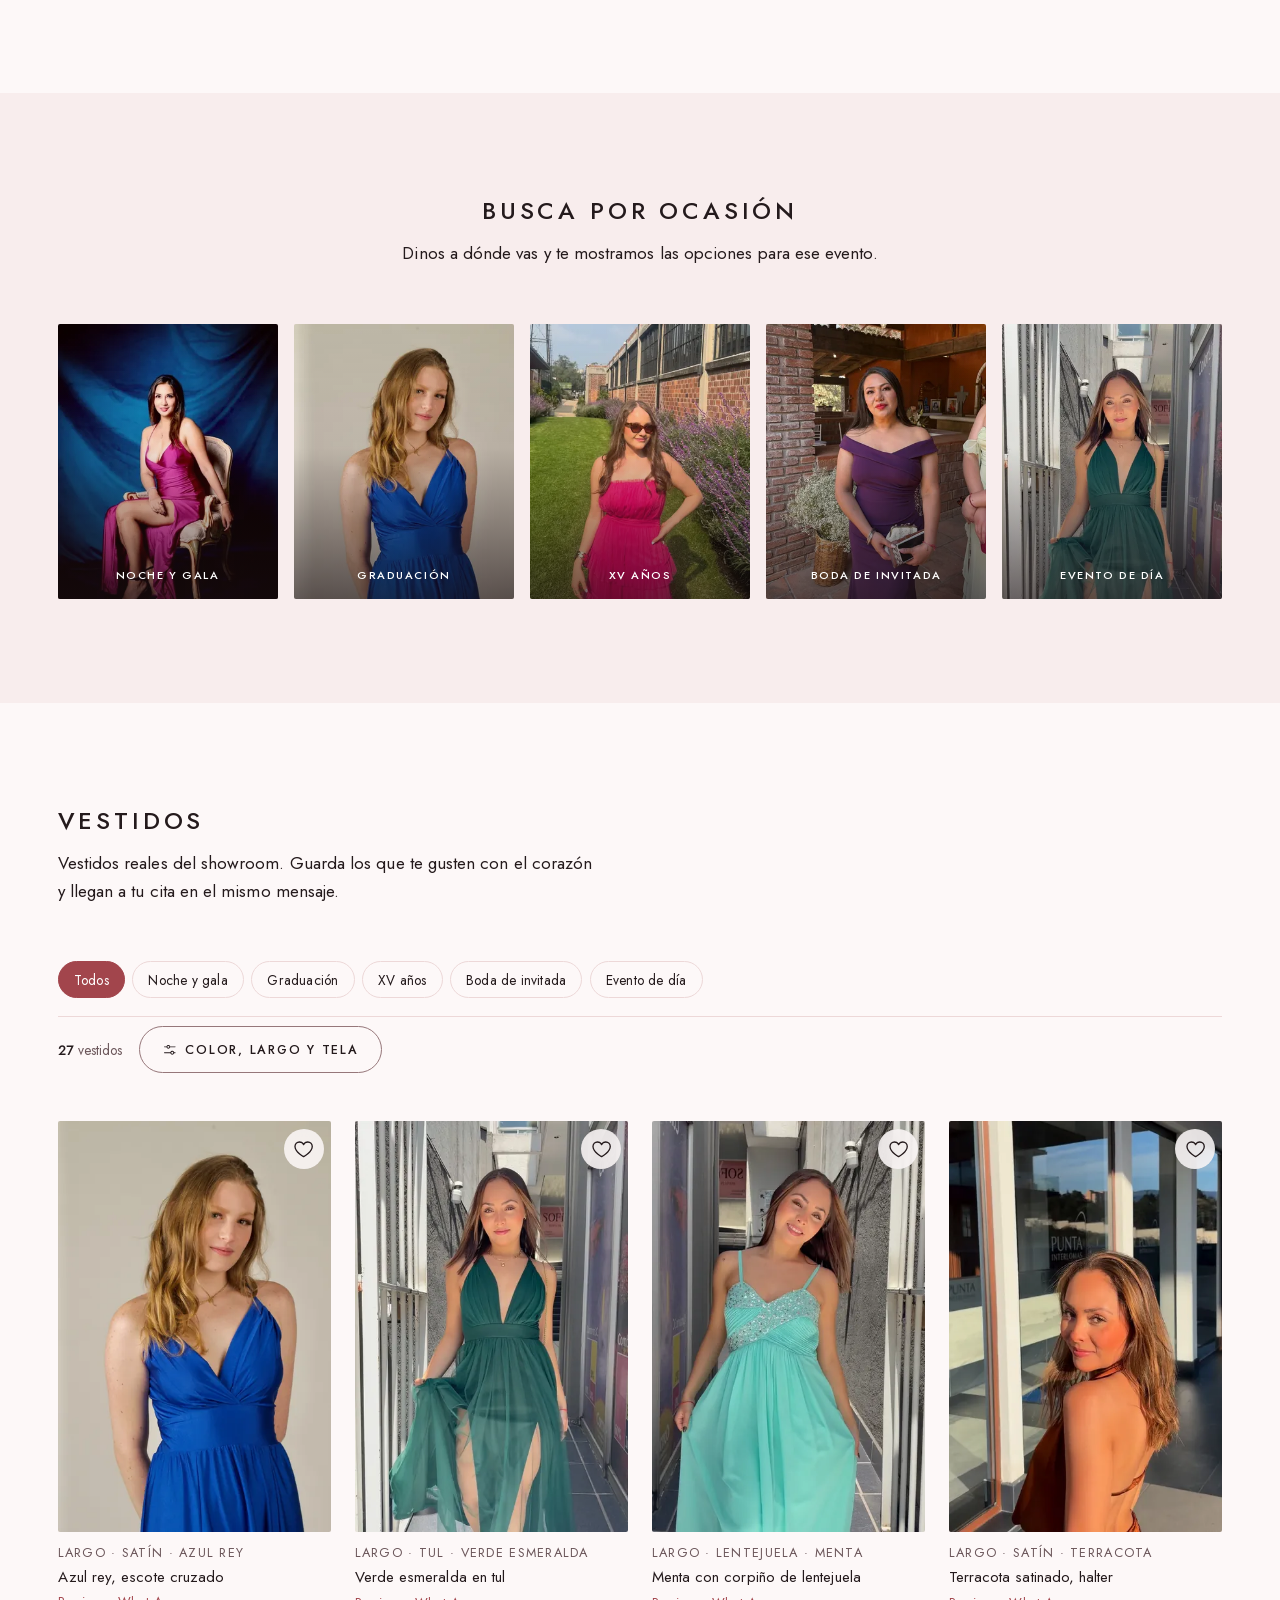
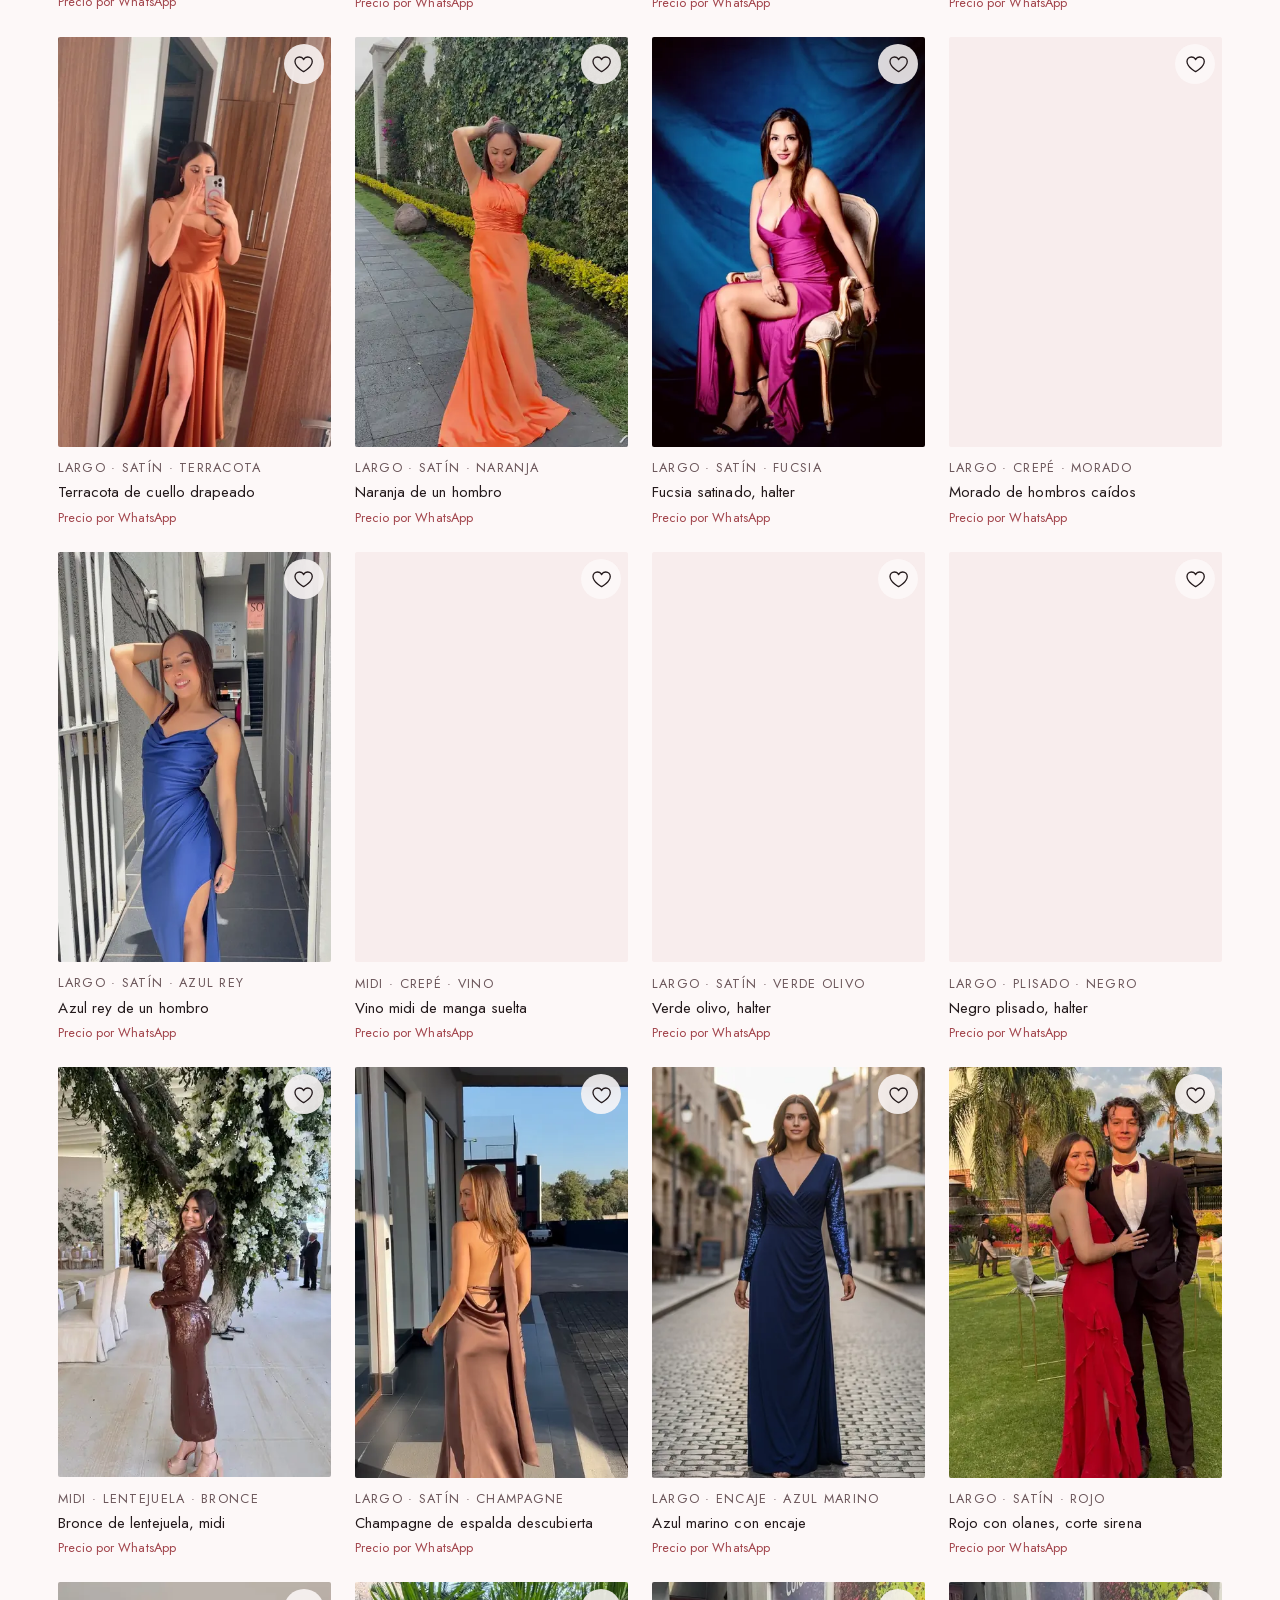
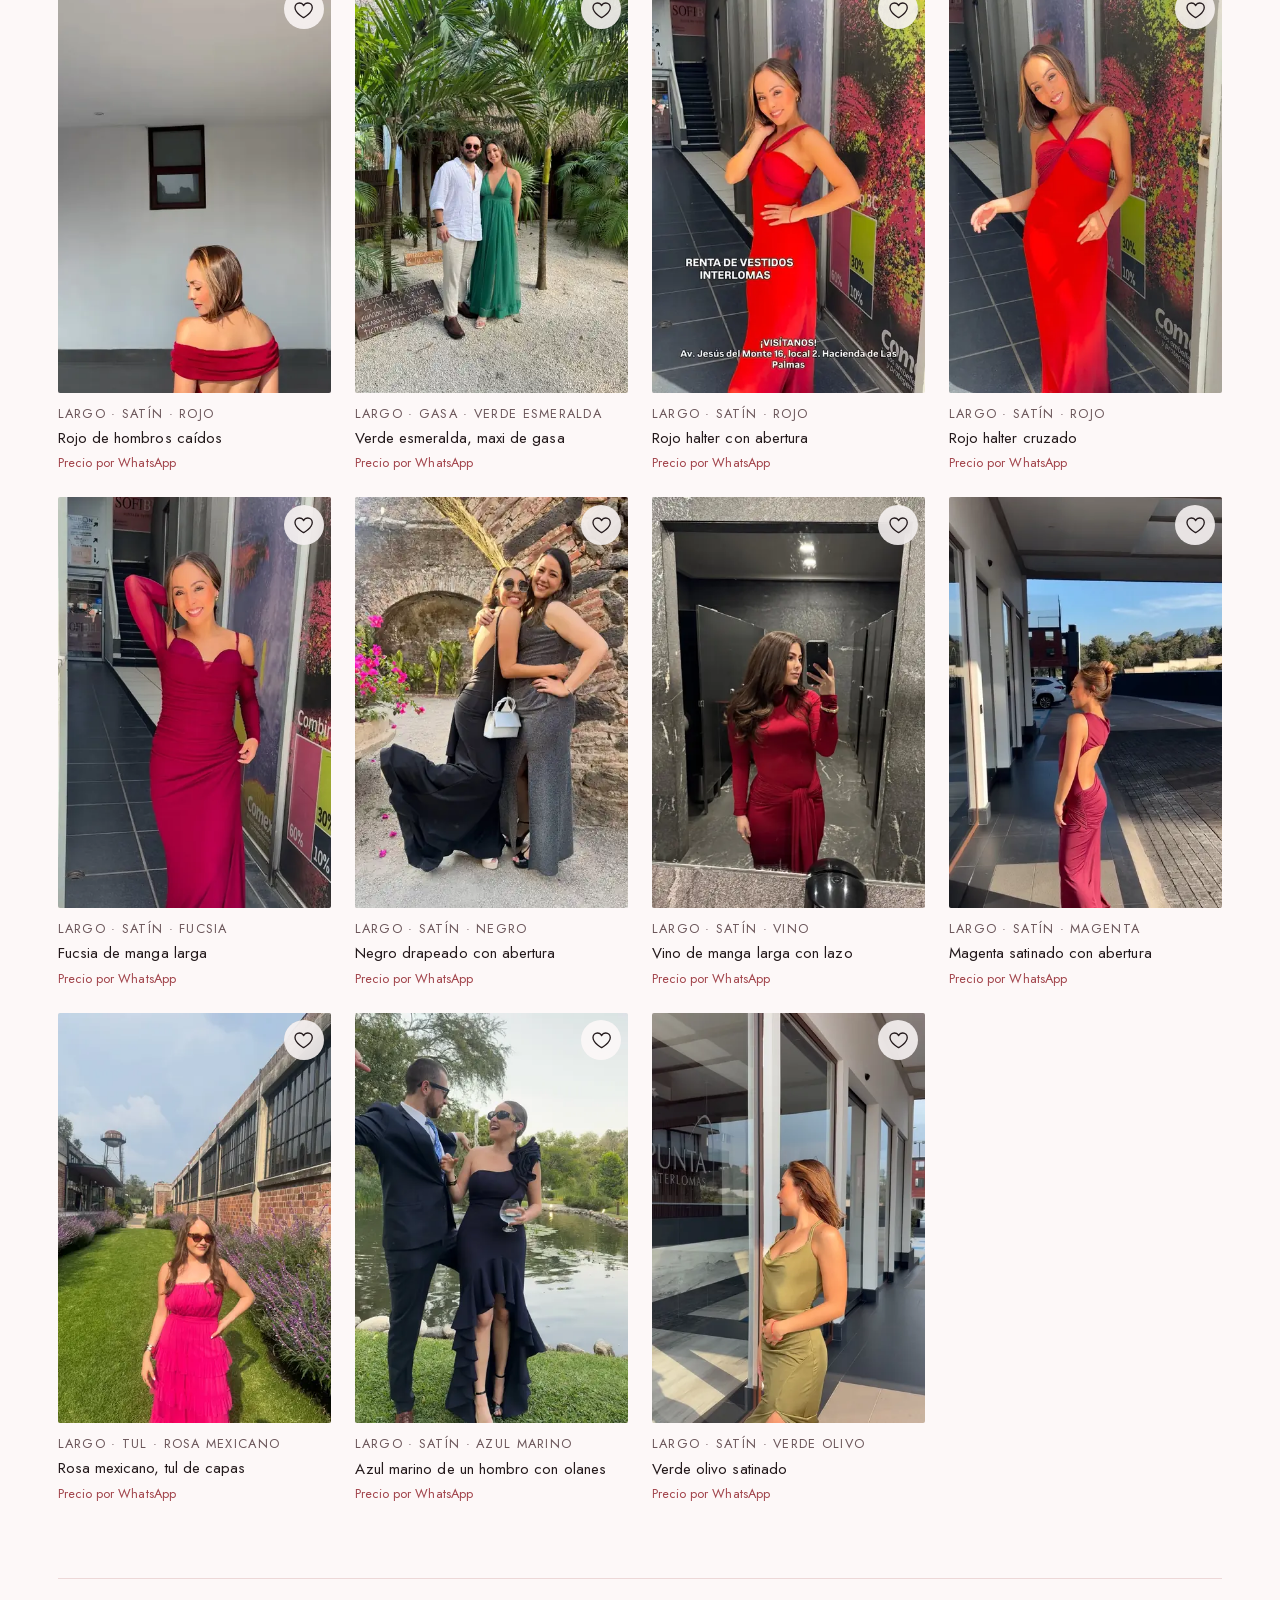
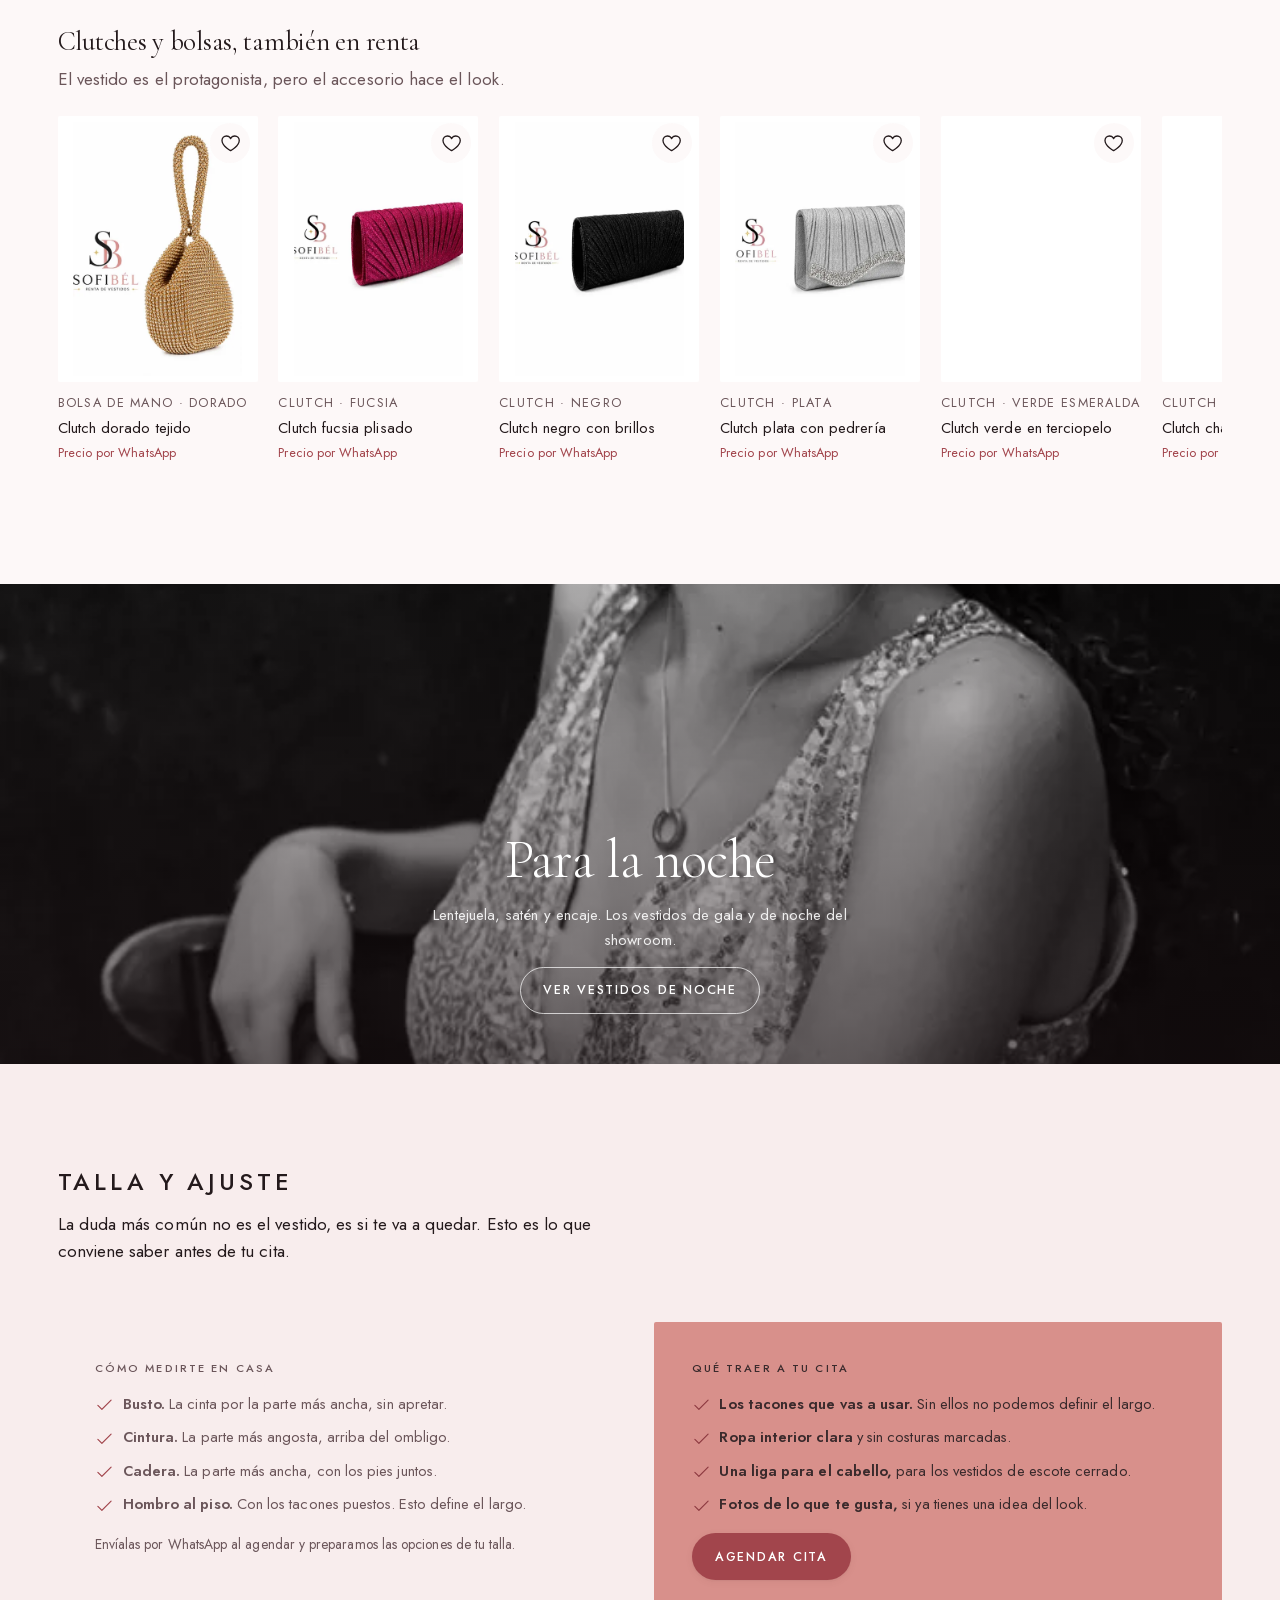
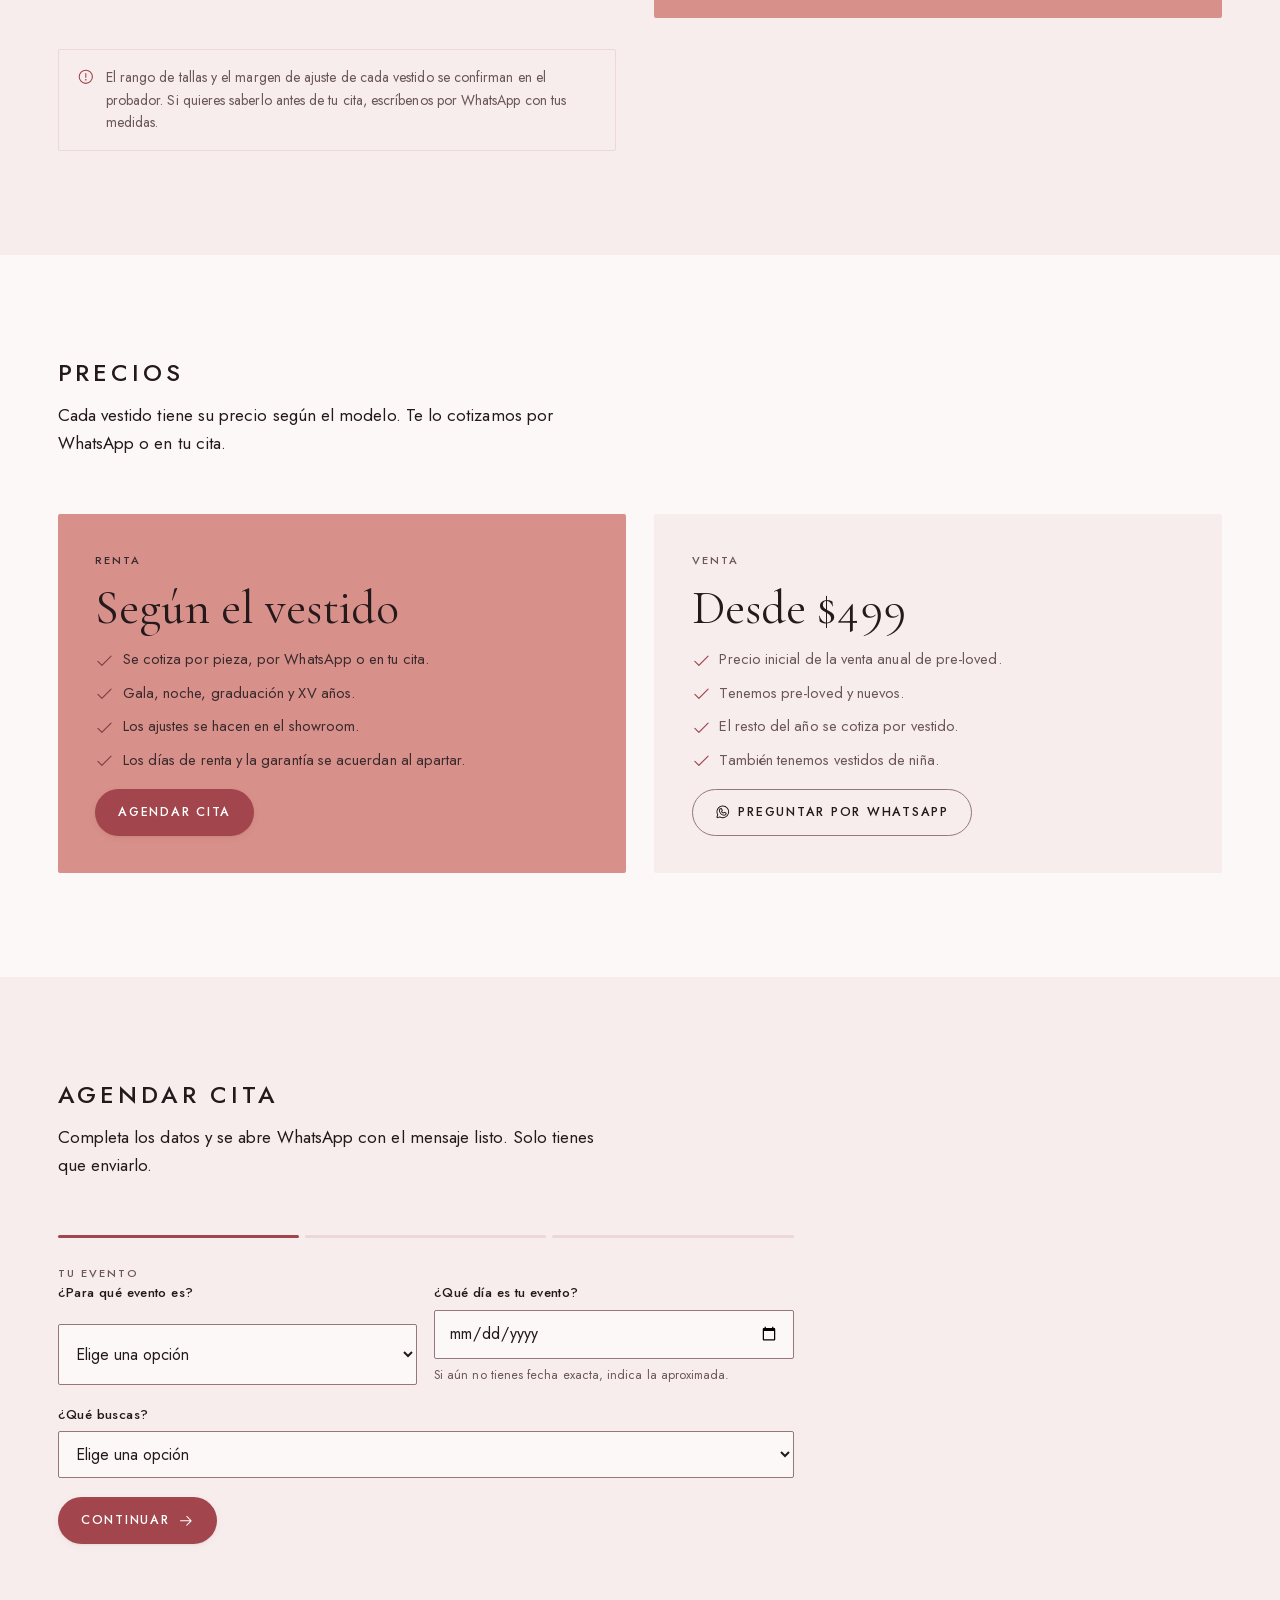
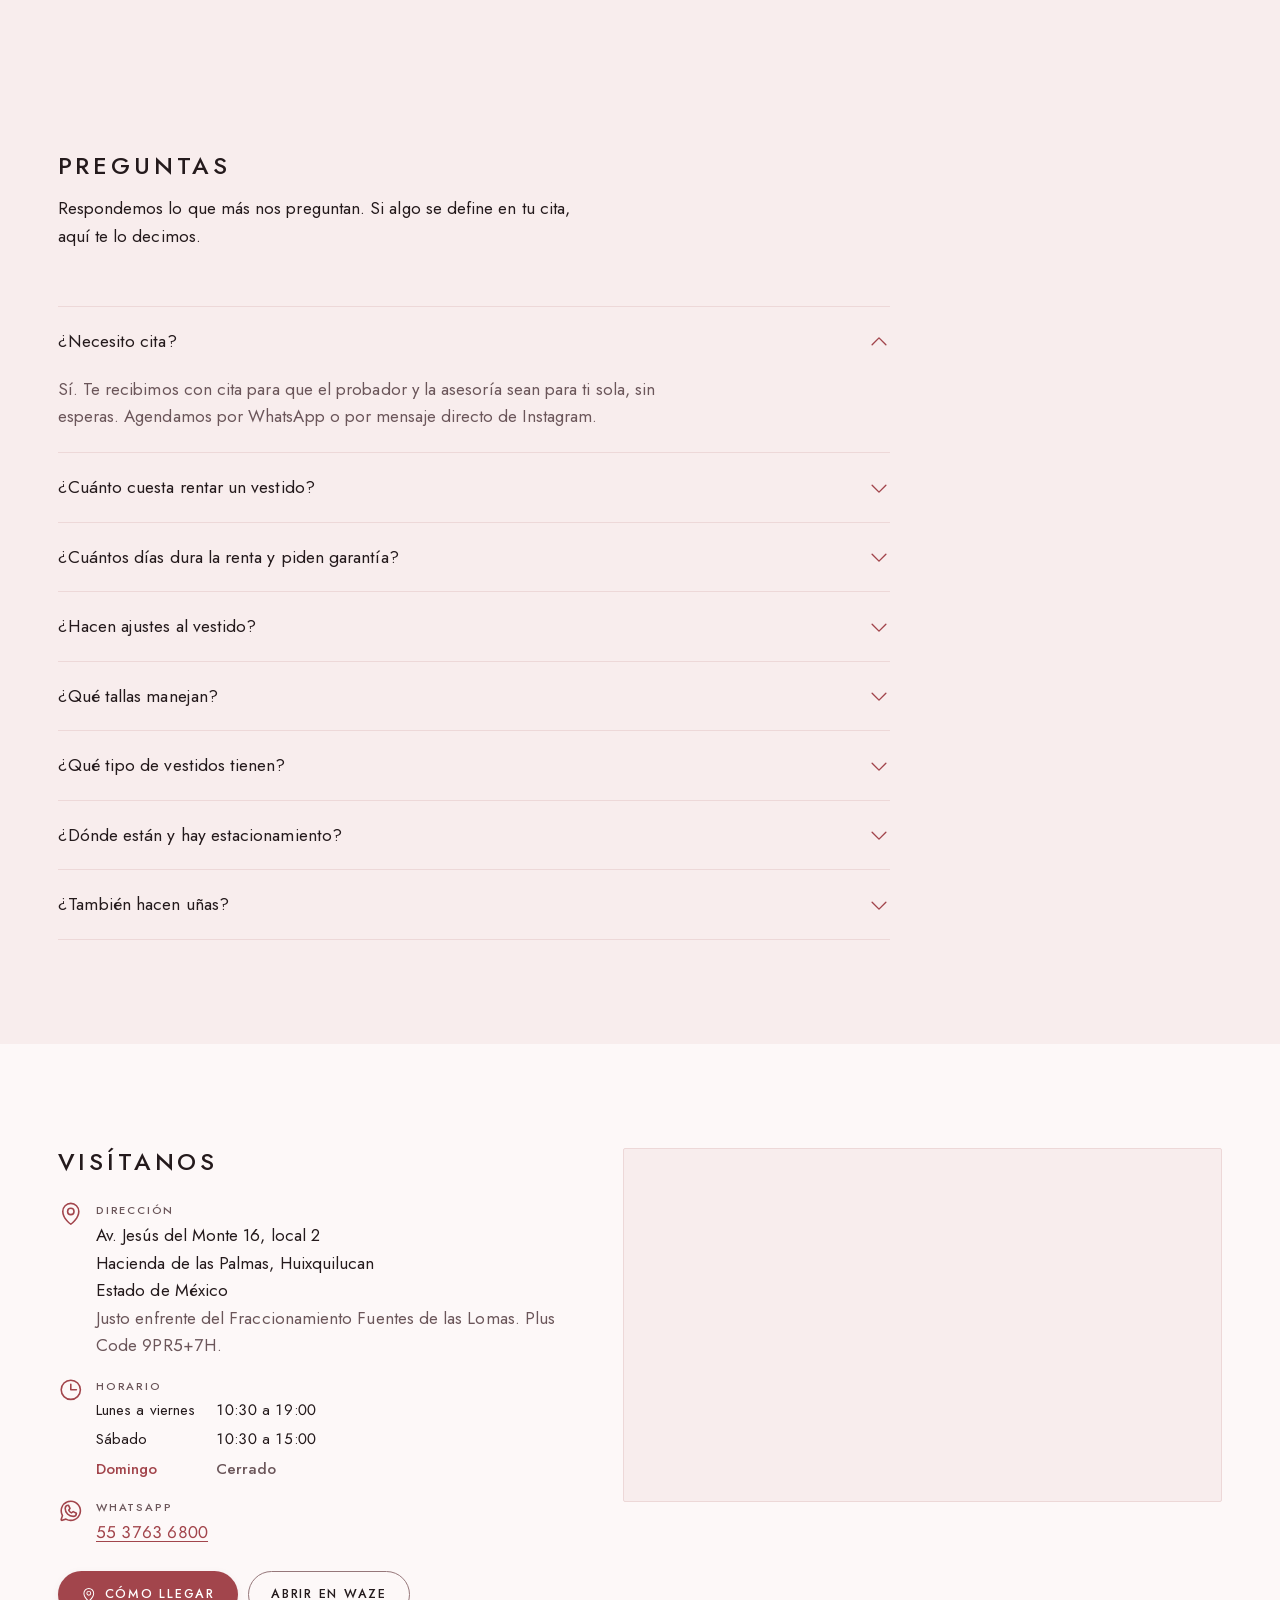
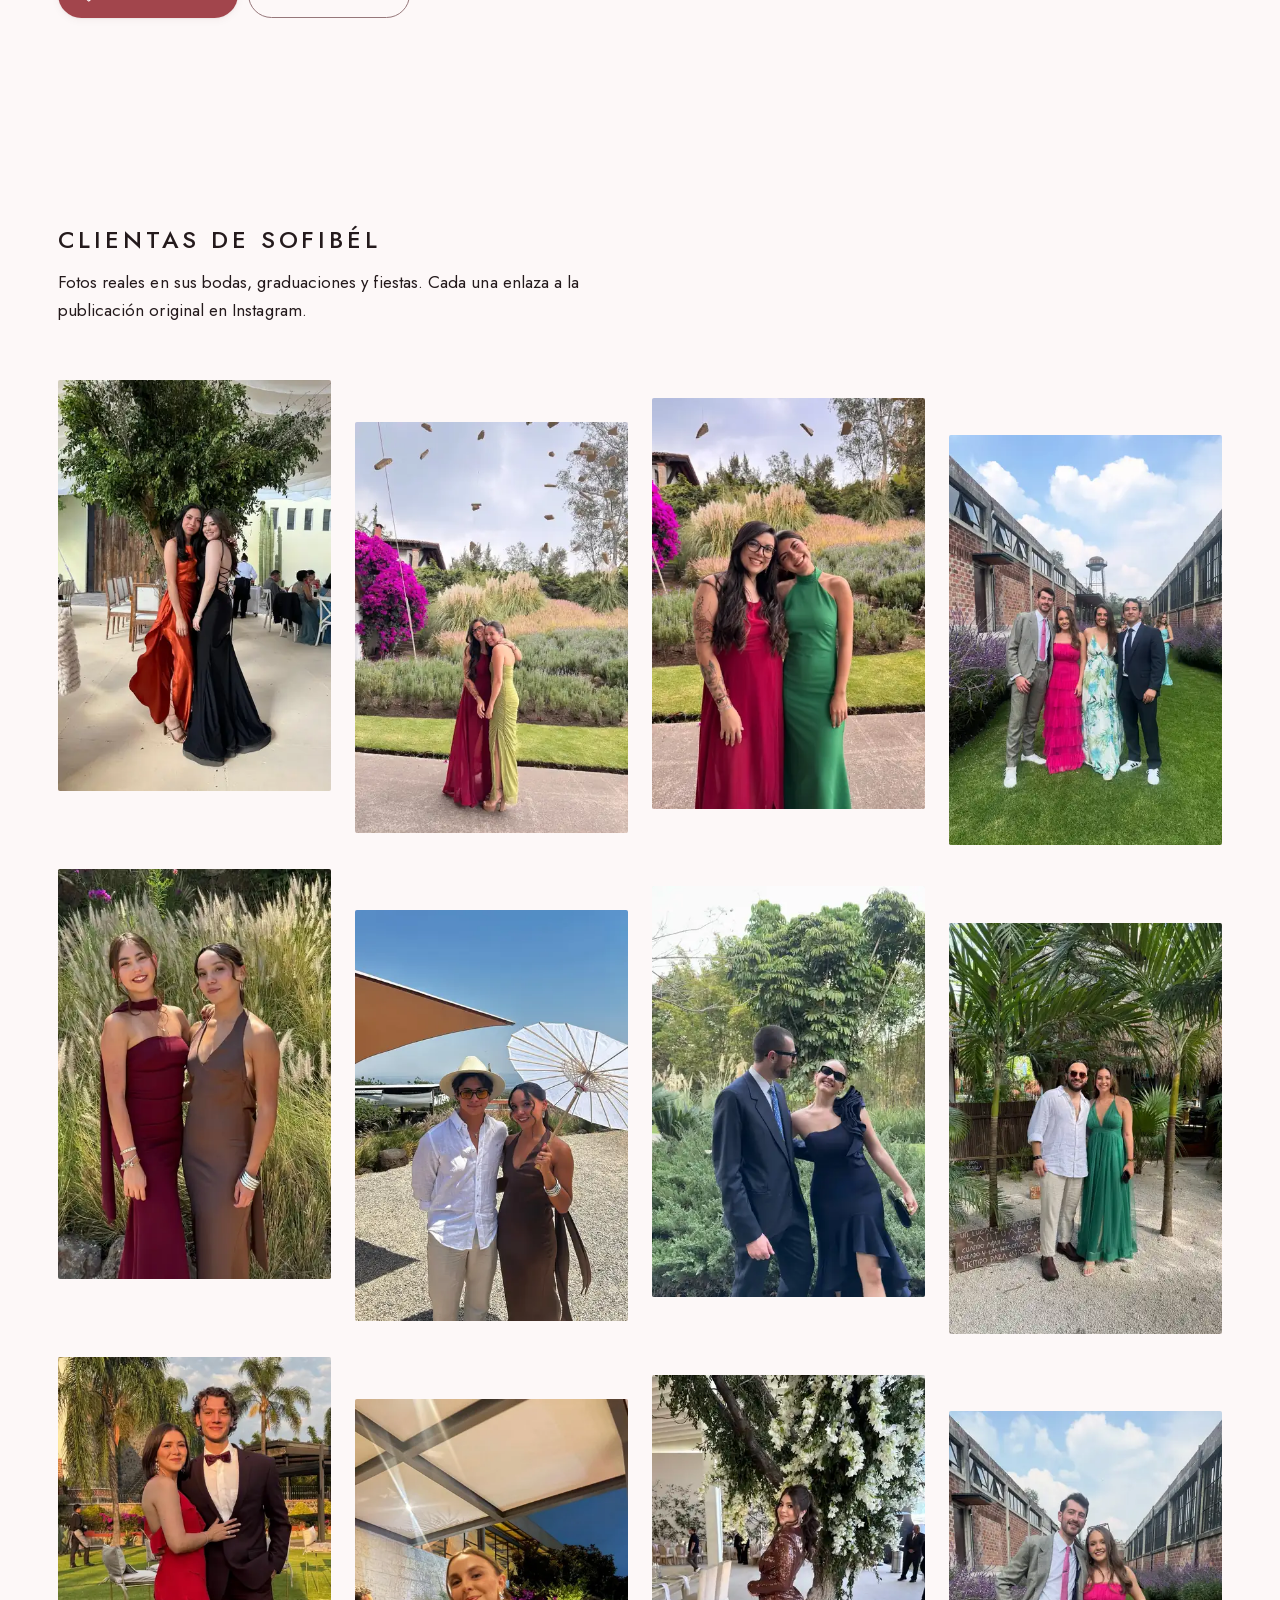
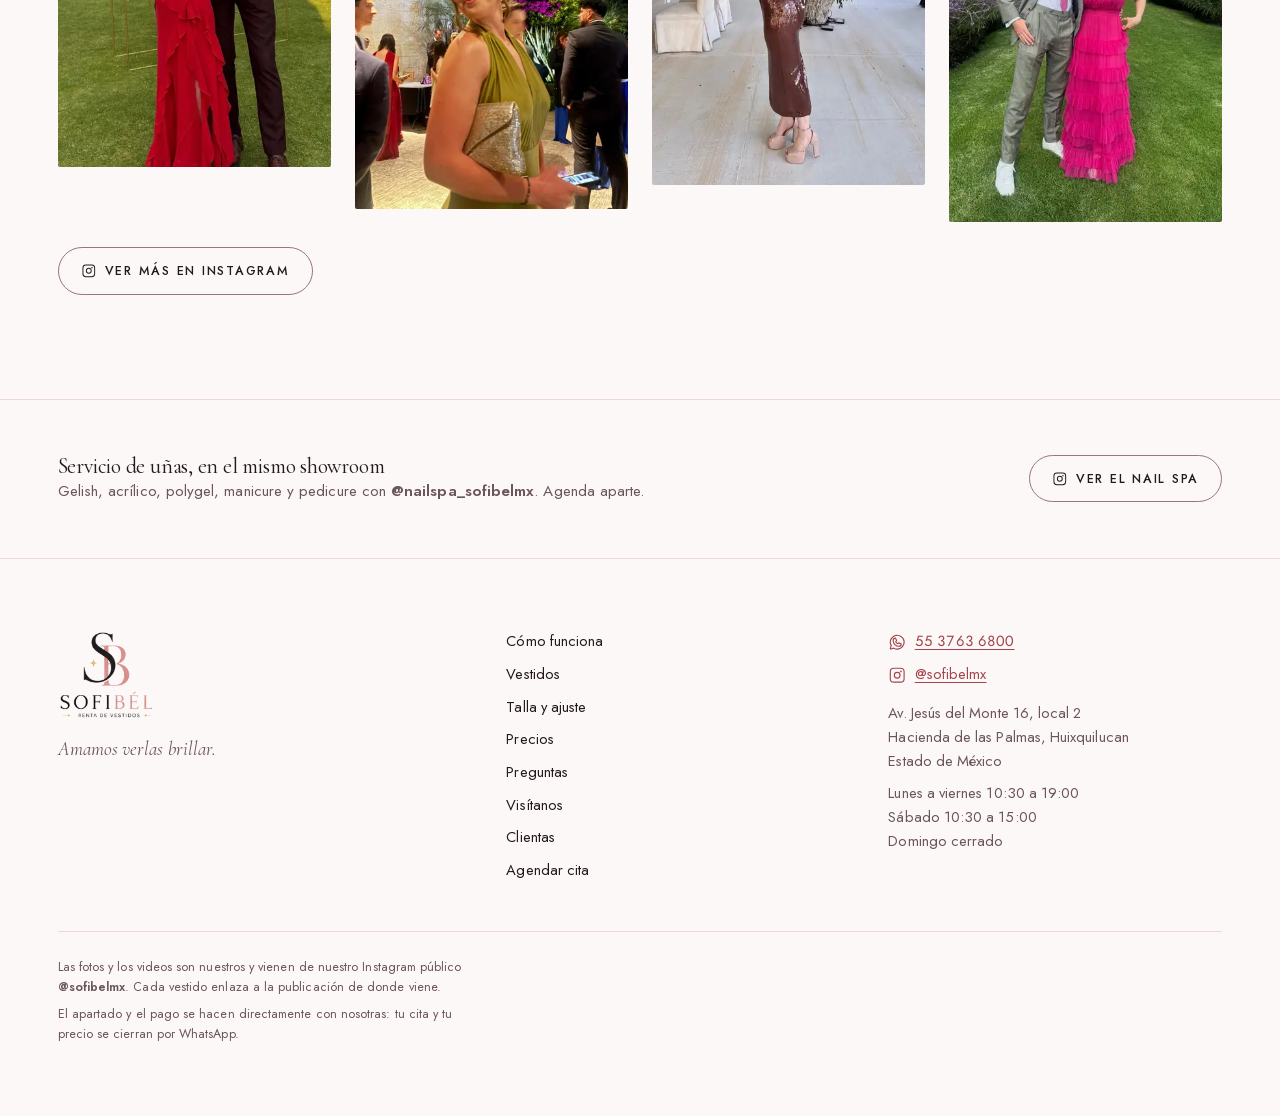
==== commit 9c341309: "Texto del sitio en español de México neutro El sitio hablaba como una conversación de WhatsApp y, pe" ====
--- a/index.html
+++ b/index.html
@@ -5,7 +5,7 @@
 <meta name="viewport" content="width=device-width, initial-scale=1">
 
 <title>Renta de Vestidos en Interlomas | Noche, Gala y XV | SOFIBÉL</title>
-<meta name="description" content="Renta y venta de vestidos de noche, gala, graduación y XV años en Interlomas, Huixquilucan. Ajustes en el local y valet parking. Agenda tu cita por WhatsApp.">
+<meta name="description" content="Renta y venta de vestidos de noche, gala, graduación y XV años en Interlomas, Huixquilucan. Ajustes en el showroom y valet parking. Agenda tu cita por WhatsApp.">
 <link rel="canonical" href="https://cmartinezdj.github.io/sofibel/">
 <meta name="robots" content="index,follow,max-image-preview:large">
 <meta name="theme-color" content="#FDF8F8" media="(prefers-color-scheme: light)">
@@ -19,7 +19,7 @@
 <meta property="og:locale" content="es_MX">
 <meta property="og:site_name" content="SOFIBÉL">
 <meta property="og:title" content="Renta de Vestidos en Interlomas | SOFIBÉL">
-<meta property="og:description" content="Renta de vestidos de gala, noche, graduación y XV años en Interlomas. Te lo pruebas con cita, los ajustes van en el local.">
+<meta property="og:description" content="Renta de vestidos de gala, noche, graduación y XV años en Interlomas. Te lo pruebas con cita y los ajustes se hacen en el showroom.">
 <meta property="og:url" content="https://cmartinezdj.github.io/sofibel/">
 <meta property="og:image" content="https://cmartinezdj.github.io/sofibel/assets/og.jpg">
 <meta property="og:image:width" content="1200">
@@ -153,7 +153,7 @@
   <div class="portada-copia">
     <p class="rotulo">Interlomas, Huixquilucan</p>
     <h1>El vestido de tu evento, en renta.</h1>
-    <p class="entrada">Gala, noche, graduación y XV años. Te lo pruebas con cita, los ajustes se hacen en el local, y tú te quedas con las fotos.</p>
+    <p class="entrada">Gala, noche, graduación y XV años. Te lo pruebas con cita, los ajustes se hacen en el showroom y tú te quedas con las fotos.</p>
     <div class="portada-ctas">
       <a class="btn btn-primario btn-grande" href="#cita">Agendar cita</a>
       <a class="btn btn-secundario btn-grande" href="#vestidos">Ver vestidos</a>
@@ -181,19 +181,19 @@
       </li>
       <li style="--i:1">
         <svg class="icono icono-lg" aria-hidden="true"><use href="#i-scissors"></use></svg>
-        <div><b>Ajustes en el local</b><span>Se acomoda a tu talle ahí mismo, sin mandarlo fuera.</span></div>
+        <div><b>Ajustes en el showroom</b><span>Lo ajustamos a tu medida en el showroom, sin enviarlo fuera.</span></div>
       </li>
       <li style="--i:2">
         <svg class="icono icono-lg" aria-hidden="true"><use href="#i-coat-hanger"></use></svg>
-        <div><b>Renta y venta</b><span>Puedes rentarlo para el evento o quedártelo.</span></div>
+        <div><b>Renta y venta</b><span>Puedes rentarlo para tu evento o comprarlo.</span></div>
       </li>
       <li style="--i:3">
         <svg class="icono icono-lg" aria-hidden="true"><use href="#i-handbag-simple"></use></svg>
-        <div><b>Clutch a juego</b><span>Las bolsas de noche también se rentan.</span></div>
+        <div><b>Clutch a juego</b><span>También rentamos bolsas de noche.</span></div>
       </li>
       <li style="--i:4">
         <svg class="icono icono-lg" aria-hidden="true"><use href="#i-shield-check"></use></svg>
-        <div><b>Valet parking</b><span>No batallas para estacionarte al llegar.</span></div>
+        <div><b>Valet parking</b><span>Te estacionas sin complicaciones al llegar.</span></div>
       </li>
     </ul>
   </div>
@@ -204,14 +204,14 @@
   <div class="env">
     <div class="cabecera-seccion revela">
       <h2>Cómo funciona</h2>
-      <p>Cuatro pasos. Si nunca has rentado un vestido, esto es todo lo que pasa.</p>
+      <p>Cuatro pasos. Si nunca has rentado un vestido, así funciona el proceso.</p>
     </div>
     <ol class="pasos escalona">
       <li style="--i:0">
         <span class="num-paso num" aria-hidden="true">1</span>
         <h3>Agendas tu cita</h3>
-        <p>Nos dices la fecha de tu evento y qué buscas. Si ya guardaste vestidos de este
-          catálogo, llegan en el mismo mensaje y los tenemos descolgados cuando entres.</p>
+        <p>Nos dices la fecha de tu evento y qué buscas. Si ya guardaste vestidos del catálogo,
+          llegan en el mismo mensaje y los preparamos para tu cita.</p>
       </li>
       <li style="--i:1">
         <span class="num-paso num" aria-hidden="true">2</span>
@@ -221,13 +221,13 @@
       </li>
       <li style="--i:2">
         <span class="num-paso num" aria-hidden="true">3</span>
-        <h3>Lo apartas y se ajusta</h3>
-        <p>Eliges el tuyo y se acomoda a tu talle en el local. Aquí se confirma el precio de
-          ese vestido, los días de renta y lo que se deja en garantía.</p>
+        <h3>Lo apartas y lo ajustamos</h3>
+        <p>Eliges el tuyo y lo ajustamos a tu medida en el showroom. Aquí confirmamos el
+          precio de ese vestido, los días de renta y lo que se deja en garantía.</p>
       </li>
       <li style="--i:3">
         <span class="num-paso num" aria-hidden="true">4</span>
-        <h3>Lo recoges y lo regresas</h3>
+        <h3>Lo recoges y lo devuelves</h3>
         <p>Lo recoges antes de tu evento y lo devuelves después, en las fechas que acordamos.
           Tú te quedas con las fotos.</p>
       </li>
@@ -239,8 +239,8 @@
 <section id="ocasiones" class="blush">
   <div class="env">
     <div class="cabecera-seccion revela" style="text-align:center;justify-items:center">
-      <h2>Compra por ocasión</h2>
-      <p>Dinos a dónde vas y te mostramos lo que va con ese evento.</p>
+      <h2>Busca por ocasión</h2>
+      <p>Dinos a dónde vas y te mostramos las opciones para ese evento.</p>
     </div>
     <div class="mosaicos revela">
       <!--MOSAICOS-->
@@ -672,7 +672,7 @@
     <div class="vacio-filtro" id="vacio-filtro" hidden>
       <svg class="icono icono-lg" aria-hidden="true" style="color:var(--rosa-honda)"><use href="#i-coat-hanger"></use></svg>
       <h3>No hay nada con esos filtros</h3>
-      <p>El showroom tiene mucho más de lo que cabe en este catálogo. Dinos qué buscas y te decimos si lo tenemos.</p>
+      <p>En el showroom tenemos mucho más de lo que cabe en el catálogo. Dinos qué buscas y te decimos si lo tenemos.</p>
       <div class="portada-ctas">
         <button class="btn btn-secundario" type="button" data-limpiar>Quitar filtros</button>
         <a class="btn btn-primario" id="wa-buscar" href="#" target="_blank" rel="noopener">
@@ -795,8 +795,8 @@
   <div class="env">
     <div class="cabecera-seccion revela">
       <h2>Talla y ajuste</h2>
-      <p>La duda que más frena a una clienta no es el vestido, es si le va a quedar.
-        Esto es lo que conviene saber antes de tu cita.</p>
+      <p>La duda más común no es el vestido, es si te va a quedar. Esto es lo que
+        conviene saber antes de tu cita.</p>
     </div>
     <div class="par-precios revela">
       <div class="carta">
@@ -811,27 +811,27 @@
           <li><svg class="icono" aria-hidden="true"><use href="#i-check"></use></svg>
             <span><b>Hombro al piso.</b> Con los tacones puestos. Esto define el largo.</span></li>
         </ul>
-        <p style="font-size:0.86rem;color:var(--tinta-suave)">Mándalas por WhatsApp al agendar y tenemos listo lo de tu talle.</p>
+        <p style="font-size:0.86rem;color:var(--tinta-suave)">Envíalas por WhatsApp al agendar y preparamos las opciones de tu talla.</p>
       </div>
       <div class="carta marcada">
         <p class="rotulo">Qué traer a tu cita</p>
         <ul>
           <li><svg class="icono" aria-hidden="true"><use href="#i-check"></use></svg>
-            <span><b>Los tacones que vas a usar.</b> Sin ellos no se puede definir el largo.</span></li>
+            <span><b>Los tacones que vas a usar.</b> Sin ellos no podemos definir el largo.</span></li>
           <li><svg class="icono" aria-hidden="true"><use href="#i-check"></use></svg>
             <span><b>Ropa interior clara</b> y sin costuras marcadas.</span></li>
           <li><svg class="icono" aria-hidden="true"><use href="#i-check"></use></svg>
-            <span><b>Una liga para el pelo,</b> para los vestidos de escote cerrado.</span></li>
+            <span><b>Una liga para el cabello,</b> para los vestidos de escote cerrado.</span></li>
           <li><svg class="icono" aria-hidden="true"><use href="#i-check"></use></svg>
-            <span><b>Fotos de lo que te gusta,</b> si ya traes una idea del look.</span></li>
+            <span><b>Fotos de lo que te gusta,</b> si ya tienes una idea del look.</span></li>
         </ul>
         <a class="btn btn-primario" href="#cita" style="justify-self:start">Agendar cita</a>
       </div>
     </div>
     <p class="aviso-precio revela">
       <svg class="icono" aria-hidden="true"><use href="#i-warning-circle"></use></svg>
-      <span>El rango de tallas y hasta cuánto se puede ajustar cada vestido se confirma en el
-        probador. Si quieres saberlo antes de venir, pregúntalo por WhatsApp con tus medidas.</span>
+      <span>El rango de tallas y el margen de ajuste de cada vestido se confirman en el probador. Si
+        quieres saberlo antes de tu cita, escríbenos por WhatsApp con tus medidas.</span>
     </p>
   </div>
 </section>
@@ -841,8 +841,8 @@
   <div class="env">
     <div class="cabecera-seccion revela">
       <h2>Precios</h2>
-      <p>Cada vestido tiene su precio según el modelo, y se cotiza por WhatsApp o en tu cita.
-        Esto es lo que sí está publicado.</p>
+      <p>Cada vestido tiene su precio según el modelo. Te lo cotizamos por WhatsApp o en tu
+        cita.</p>
     </div>
     <div class="par-precios revela">
       <div class="carta marcada">
@@ -851,7 +851,7 @@
         <ul>
           <li><svg class="icono" aria-hidden="true"><use href="#i-check"></use></svg> Se cotiza por pieza, por WhatsApp o en tu cita.</li>
           <li><svg class="icono" aria-hidden="true"><use href="#i-check"></use></svg> Gala, noche, graduación y XV años.</li>
-          <li><svg class="icono" aria-hidden="true"><use href="#i-check"></use></svg> Los ajustes se hacen en el local.</li>
+          <li><svg class="icono" aria-hidden="true"><use href="#i-check"></use></svg> Los ajustes se hacen en el showroom.</li>
           <li><svg class="icono" aria-hidden="true"><use href="#i-check"></use></svg> Los días de renta y la garantía se acuerdan al apartar.</li>
         </ul>
         <a class="btn btn-primario" href="#cita" style="justify-self:start">Agendar cita</a>
@@ -860,10 +860,10 @@
         <p class="rotulo">Venta</p>
         <p class="cifra">Desde <span class="num">$499</span></p>
         <ul>
-          <li><svg class="icono" aria-hidden="true"><use href="#i-check"></use></svg> Precio de arranque de la venta anual de pre-loved.</li>
-          <li><svg class="icono" aria-hidden="true"><use href="#i-check"></use></svg> Hay pre-loved y nuevos.</li>
-          <li><svg class="icono" aria-hidden="true"><use href="#i-check"></use></svg> El resto del año va por vestido.</li>
-          <li><svg class="icono" aria-hidden="true"><use href="#i-check"></use></svg> También hay vestidos de niña.</li>
+          <li><svg class="icono" aria-hidden="true"><use href="#i-check"></use></svg> Precio inicial de la venta anual de pre-loved.</li>
+          <li><svg class="icono" aria-hidden="true"><use href="#i-check"></use></svg> Tenemos pre-loved y nuevos.</li>
+          <li><svg class="icono" aria-hidden="true"><use href="#i-check"></use></svg> El resto del año se cotiza por vestido.</li>
+          <li><svg class="icono" aria-hidden="true"><use href="#i-check"></use></svg> También tenemos vestidos de niña.</li>
         </ul>
         <a class="btn btn-secundario" id="wa-venta" href="#" target="_blank" rel="noopener" style="justify-self:start">
           <svg class="icono" aria-hidden="true"><use href="#i-whatsapp-logo"></use></svg> Preguntar por WhatsApp</a>
@@ -877,7 +877,7 @@
   <div class="env">
     <div class="cabecera-seccion revela">
       <h2>Agendar cita</h2>
-      <p>Llena esto y se abre WhatsApp con el mensaje ya escrito. Solo le das enviar.</p>
+      <p>Completa los datos y se abre WhatsApp con el mensaje listo. Solo tienes que enviarlo.</p>
     </div>
 <form class="formulario revela" id="form-cita" novalidate>
       <div class="pasos-cita" aria-hidden="true">
@@ -904,8 +904,8 @@
           <div class="campo">
             <label for="fecha-evento">¿Qué día es tu evento?</label>
             <input type="date" id="fecha-evento" name="fecha-evento" required>
-            <p class="ayuda">Si aún no tienes fecha exacta, pon la aproximada.</p>
-            <p class="error" id="e-fecha-evento" hidden>Pon la fecha de tu evento.</p>
+            <p class="ayuda">Si aún no tienes fecha exacta, indica la aproximada.</p>
+            <p class="error" id="e-fecha-evento" hidden>Indica la fecha de tu evento.</p>
           </div>
         </div>
         <div class="campo">
@@ -914,7 +914,7 @@
             <option value="">Elige una opción</option>
             <option>Renta</option>
             <option>Venta</option>
-            <option>Las dos, quiero ver opciones</option>
+            <option>Ambas, quiero ver opciones</option>
             <option>Todavía no sé</option>
           </select>
           <p class="error" id="e-busco" hidden>Dinos si buscas renta o venta.</p>
@@ -930,13 +930,13 @@
         <legend class="rotulo" style="padding:0">Tu cita</legend>
         <div class="campos dos">
           <div class="campo">
-            <label for="fecha-cita">Día que te acomoda</label>
+            <label for="fecha-cita">Día de tu cita</label>
             <input type="date" id="fecha-cita" name="fecha-cita" required>
-            <p class="ayuda" id="ayuda-fecha-cita">Abren de lunes a sábado. El domingo está cerrado.</p>
+            <p class="ayuda" id="ayuda-fecha-cita">Abrimos de lunes a sábado. El domingo cerramos.</p>
             <p class="error" id="e-fecha-cita" hidden>Elige un día de lunes a sábado.</p>
           </div>
           <div class="campo">
-            <label for="hora-cita">Hora que te acomoda</label>
+            <label for="hora-cita">Hora de tu cita</label>
             <select id="hora-cita" name="hora-cita" required>
               <option value="">Elige primero el día</option>
             </select>
@@ -946,8 +946,8 @@
         <div class="campos dos">
           <div class="campo">
             <label for="talla">Talla aproximada <span style="color:var(--tinta-suave);font-weight:400">(opcional)</span></label>
-            <input type="text" id="talla" name="talla" maxlength="24" placeholder="Por ejemplo: M, o 7 mexicana">
-            <p class="ayuda">Sirve para tener listos vestidos de tu talle.</p>
+            <input type="text" id="talla" name="talla" maxlength="24" placeholder="Por ejemplo: M o 7 mexicana">
+            <p class="ayuda">Nos ayuda a tener listos vestidos de tu talla.</p>
           </div>
           <div class="campo">
             <label for="acompanantes">¿Vas acompañada? <span style="color:var(--tinta-suave);font-weight:400">(opcional)</span></label>
@@ -955,7 +955,7 @@
           </div>
         </div>
         <div class="campo">
-          <label for="notas">Algo que quieras que sepan <span style="color:var(--tinta-suave);font-weight:400">(opcional)</span></label>
+          <label for="notas">Algo que quieras contarnos <span style="color:var(--tinta-suave);font-weight:400">(opcional)</span></label>
           <textarea id="notas" name="notas" maxlength="400" placeholder="Color que buscas, si quieres algo largo o corto, dudas de talla."></textarea>
           <p class="ayuda"><span class="num" id="cuenta-notas">0</span>/400</p>
         </div>
@@ -980,8 +980,8 @@
             <label for="telefono">Tu WhatsApp</label>
             <input type="tel" id="telefono" name="telefono" required inputmode="numeric" autocomplete="tel-national"
                    placeholder="55 1234 5678">
-            <p class="ayuda">Diez dígitos, con lada. Solo para que te contesten.</p>
-            <p class="error" id="e-telefono" hidden>Ese número no parece de diez dígitos.</p>
+            <p class="ayuda">Diez dígitos, con lada. Solo para poder contestarte.</p>
+            <p class="error" id="e-telefono" hidden>El número debe tener diez dígitos.</p>
           </div>
         </div>
 
@@ -1007,8 +1007,8 @@
       <div class="hoja listo" id="hoja-listo" hidden>
         <span class="marca-listo" aria-hidden="true">
           <svg class="icono icono-lg"><use href="#i-check"></use></svg></span>
-        <h3>Ya se abrió tu WhatsApp</h3>
-        <p>Si no se abrió solo, toca el botón de abajo. Y para que no se te olvide, guarda la cita en tu calendario.</p>
+        <h3>Se abrió tu WhatsApp</h3>
+        <p>Si no se abrió solo, toca el botón de abajo. También puedes guardar la cita en tu calendario.</p>
         <div class="acciones-cita">
           <a class="btn btn-primario" id="reabrir-wa" href="#">
             <svg class="icono" aria-hidden="true"><use href="#i-whatsapp-logo"></use></svg> Abrir WhatsApp otra vez</a>
@@ -1016,7 +1016,7 @@
             <svg class="icono" aria-hidden="true"><use href="#i-calendar-dots"></use></svg> Guardar el .ics</a>
           <a class="btn btn-secundario" id="gcal" href="#" target="_blank" rel="noopener">Google Calendar</a>
         </div>
-        <button class="btn btn-fantasma" type="button" id="otra-cita">Llenar otra cita</button>
+        <button class="btn btn-fantasma" type="button" id="otra-cita">Agendar otra cita</button>
       </div>
     </form>
   </div>
@@ -1027,58 +1027,58 @@
   <div class="env">
     <div class="cabecera-seccion revela">
       <h2>Preguntas</h2>
-      <p>Contestadas con lo que ya está publicado. Lo que todavía no, aquí lo dice así.</p>
+      <p>Respondemos lo que más nos preguntan. Si algo se define en tu cita, aquí te lo decimos.</p>
     </div>
     <div class="faq revela">
       <details open>
         <summary>¿Necesito cita?
           <svg class="icono" aria-hidden="true"><use href="#i-caret-down"></use></svg></summary>
         <div class="respuesta">
-          <p>Sí. Se atiende con cita para que el probador y la asesoría sean para ti sola, sin esperas.
-            Se agenda por WhatsApp o por mensaje directo de Instagram.</p>
+          <p>Sí. Te recibimos con cita para que el probador y la asesoría sean para ti sola, sin
+            esperas. Agendamos por WhatsApp o por mensaje directo de Instagram.</p>
         </div>
       </details>
       <details>
         <summary>¿Cuánto cuesta rentar un vestido?
           <svg class="icono" aria-hidden="true"><use href="#i-caret-down"></use></svg></summary>
         <div class="respuesta">
-          <p>Depende del vestido. No hay una tarifa fija publicada: se cotiza por pieza, por WhatsApp
-            o en la cita.</p>
-          <p>El único precio público es de <b>venta</b>: en la venta anual, los vestidos pre-loved
-            arrancan en <span class="num">$499</span>.</p>
+          <p>Depende del vestido. No manejamos una tarifa fija: cotizamos cada pieza por WhatsApp o
+            en tu cita.</p>
+          <p>El único precio público es de <b>venta</b>: en la venta anual, los vestidos pre-loved inician en <span class="num">$499</span>.</p>
         </div>
       </details>
       <details>
         <summary>¿Cuántos días dura la renta y piden garantía?
           <svg class="icono" aria-hidden="true"><use href="#i-caret-down"></use></svg></summary>
         <div class="respuesta">
-          <p>No está publicado, así que este sitio no lo inventa. Se acuerda al apartar tu vestido,
-            junto con el anticipo. Si te ayuda a decidir antes de venir, pregúntalo por WhatsApp.</p>
+          <p>Lo acordamos contigo al apartar tu vestido, junto con el anticipo. Si quieres saberlo antes de tu
+            cita, pregúntalo por WhatsApp.</p>
         </div>
       </details>
       <details>
         <summary>¿Hacen ajustes al vestido?
           <svg class="icono" aria-hidden="true"><use href="#i-caret-down"></use></svg></summary>
         <div class="respuesta">
-          <p>Sí, en el local. Sus clientas cuentan en Google que los arreglos quedan listos rápido.
-            Cuánto se puede ajustar depende de cada vestido y se ve en el probador.</p>
+          <p>Sí, en el showroom. Nuestras clientas comentan en Google que los arreglos quedan
+            listos pronto. Cuánto se puede ajustar depende de cada vestido y lo revisamos en el
+            probador.</p>
         </div>
       </details>
       <details>
         <summary>¿Qué tallas manejan?
           <svg class="icono" aria-hidden="true"><use href="#i-caret-down"></use></svg></summary>
         <div class="respuesta">
-          <p>El rango exacto no está publicado. Manda tus medidas por WhatsApp (busto, cintura,
-            cadera y hombro al piso con tacones) y te dicen qué hay en tu talle antes de que vengas.</p>
+          <p>El rango exacto depende del vestido. Envíanos tus medidas por WhatsApp (busto, cintura, cadera y
+            hombro al piso con tacones) y te decimos qué tenemos en tu talla antes de tu cita.</p>
         </div>
       </details>
       <details>
         <summary>¿Qué tipo de vestidos tienen?
           <svg class="icono" aria-hidden="true"><use href="#i-caret-down"></use></svg></summary>
         <div class="respuesta">
-          <p>Gala y fiesta, noche, graduación, XV años, vestidos cortos, de evento de día, y
-            también de niña y para mamá e hija. Se rentan además clutches y bolsas de noche.</p>
-          <p>Si buscas novia, madrina o bautizo, pregúntalo directo: no está publicado.</p>
+          <p>Gala y fiesta, noche, graduación, XV años, vestidos cortos, de evento de día, y también de
+            niña y para mamá e hija. Rentamos además clutches y bolsas de noche.</p>
+          <p>Si buscas novia, madrina o bautizo, pregúntanos por WhatsApp.</p>
         </div>
       </details>
       <details>
@@ -1094,7 +1094,7 @@
         <summary>¿También hacen uñas?
           <svg class="icono" aria-hidden="true"><use href="#i-caret-down"></use></svg></summary>
         <div class="respuesta">
-          <p>Sí, en el mismo local, con <a href="https://www.instagram.com/nailspa_sofibelmx/" target="_blank" rel="noopener">@nailspa_sofibelmx</a>:
+          <p>Sí, en el mismo showroom, con <a href="https://www.instagram.com/nailspa_sofibelmx/" target="_blank" rel="noopener">@nailspa_sofibelmx</a>:
             gelish, acrílico, polygel, manicure y pedicure. Es un servicio aparte, con su propia agenda.</p>
         </div>
       </details>
@@ -1235,7 +1235,7 @@
 <section class="spa">
   <div class="env">
     <div>
-      <h3 style="font-size:1.35rem">También hacen uñas, en el mismo local</h3>
+      <h3 style="font-size:1.35rem">Servicio de uñas, en el mismo showroom</h3>
       <p>Gelish, acrílico, polygel, manicure y pedicure con <b>@nailspa_sofibelmx</b>. Agenda aparte.</p>
     </div>
     <a class="btn btn-secundario" href="https://www.instagram.com/nailspa_sofibelmx/" target="_blank" rel="noopener">
@@ -1271,8 +1271,8 @@
       <p>Lunes a viernes 10:30 a 19:00<br>Sábado 10:30 a 15:00<br>Domingo cerrado</p>
     </div>
     <div class="fino">
-      <p>Las fotos y los videos son de SOFIBÉL y se tomaron de su Instagram público <b>@sofibelmx</b>. Cada vestido enlaza a la publicación de donde viene.</p>
-      <p>Este sitio no cobra ni aparta vestidos: la cita y el precio se cierran directamente con la boutique por WhatsApp.</p>
+      <p>Las fotos y los videos son nuestros y vienen de nuestro Instagram público <b>@sofibelmx</b>. Cada vestido enlaza a la publicación de donde viene.</p>
+      <p>El apartado y el pago se hacen directamente con nosotras: tu cita y tu precio se cierran por WhatsApp.</p>
     </div>
   </div>
 </footer>
@@ -1358,7 +1358,7 @@
       "additionalType": "http://www.productontology.org/id/Clothing_rental",
       "name": "SOFIBÉL",
       "alternateName": "SOFIBÉL Renta y Venta de Vestidos Interlomas",
-      "description": "Boutique de renta y venta de vestidos de noche, gala, graduación y XV años en Interlomas, Huixquilucan. Ajustes en el local, valet parking y atención con cita.",
+      "description": "Boutique de renta y venta de vestidos de noche, gala, graduación y XV años en Interlomas, Huixquilucan. Ajustes en el showroom, valet parking y atención con cita.",
       "url": "https://cmartinezdj.github.io/sofibel/",
       "logo": "https://cmartinezdj.github.io/sofibel/assets/icon-512.png",
       "image": "https://cmartinezdj.github.io/sofibel/assets/og.jpg",
@@ -1449,11 +1449,11 @@
         { "@type": "Question", "name": "¿Dónde está SOFIBÉL en Interlomas?",
           "acceptedAnswer": { "@type": "Answer", "text": "En Av. Jesús del Monte 16, local 2, Hacienda de las Palmas, Huixquilucan, Estado de México, justo enfrente del Fraccionamiento Fuentes de las Lomas. Hay valet parking. Plus Code 9PR5+7H." } },
         { "@type": "Question", "name": "¿Cuánto cuesta rentar un vestido en Interlomas?",
-          "acceptedAnswer": { "@type": "Answer", "text": "SOFIBÉL cotiza cada vestido por WhatsApp o en la cita, sin tarifa fija publicada. El único precio público es de venta: en su venta anual los vestidos pre-loved arrancan en 499 pesos." } },
+          "acceptedAnswer": { "@type": "Answer", "text": "SOFIBÉL cotiza cada vestido por WhatsApp o en la cita, sin tarifa fija publicada. El único precio público es de venta: en su venta anual los vestidos pre-loved inician en 499 pesos." } },
         { "@type": "Question", "name": "¿Qué tipo de vestidos renta SOFIBÉL?",
           "acceptedAnswer": { "@type": "Answer", "text": "Vestidos de gala y fiesta, de noche, de graduación, de XV años, vestidos cortos, de evento de día, y también para niñas y para mamá e hija. Rentan además clutches y bolsas de noche." } },
         { "@type": "Question", "name": "¿Hacen ajustes al vestido?",
-          "acceptedAnswer": { "@type": "Answer", "text": "Sí, los ajustes se hacen en el local. Sus clientas cuentan en Google que los arreglos quedan listos rápido." } },
+          "acceptedAnswer": { "@type": "Answer", "text": "Sí, los ajustes se hacen en el showroom. Las clientas comentan en Google que los arreglos quedan listos pronto." } },
         { "@type": "Question", "name": "¿Cuál es el horario de SOFIBÉL?",
           "acceptedAnswer": { "@type": "Answer", "text": "Lunes a viernes de 10:30 a 19:00 y sábado de 10:30 a 15:00. Domingo cerrado." } }
       ]
